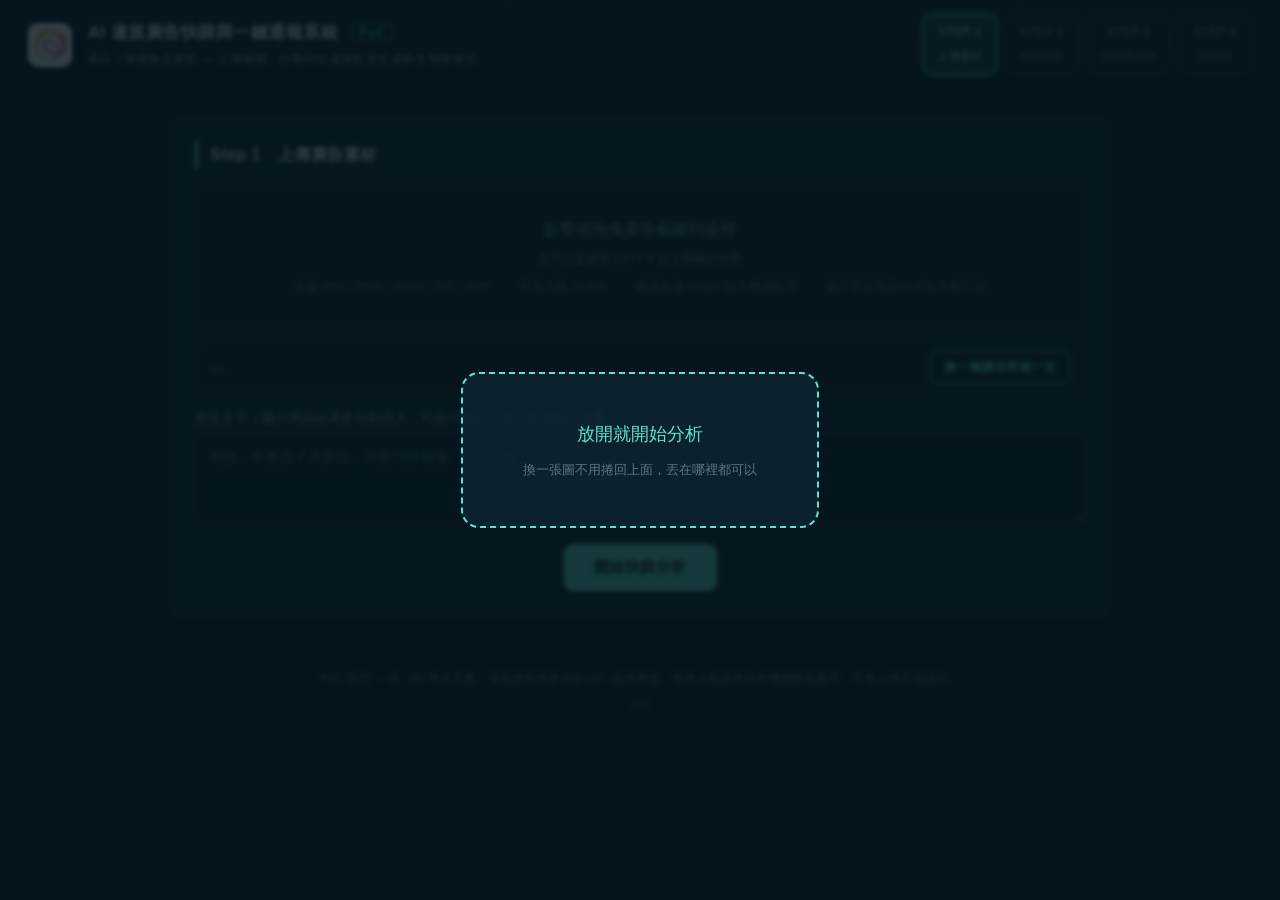
==== docs/index.html @ f5f026a9 "v14：拖曳／Ctrl+V 換圖後直接分析，修正第二張圖丟出去整頁被導航掉 使用者回報：「拖曳一張圖片分析後，無法拖曳第二張圖片接著分析。」 查下去是兩個獨立的問題疊在一起。  一、第二張圖丟出去，整" ====
<!DOCTYPE html>
<html lang="zh-Hant">
<head>
<meta charset="UTF-8">
<meta name="viewport" content="width=device-width, initial-scale=1">
<title>違規廣告快篩</title>
<link rel="icon" type="image/png" href="[data-uri]">
<style>
/* AI 違規廣告快篩 — 介面樣式
   設計語言參考 設計素材/visual.png（深色主題 + 青綠強調色）
   改完請執行 build.py 重新產生 ../static/index.html */
:root{
    --bg:#0a1620; --bg2:#0e1e2a; --panel:#102532; --panel2:#0c1d28;
    --line:#1d3a4a; --line2:#27506480;
    --text:#e4f0f5; --muted:#7d99a8; --dim:#5b7787;
    --teal:#5fe3cf; --teal-dk:#2bbfa8; --teal-glow:#5fe3cf26;
    --danger:#ff6b63; --warn:#f5b13d; --ok:#4ade80;
    --paper:#ffffff; --ink:#1b2a33;
  }
  *{box-sizing:border-box;margin:0;padding:0}
  body{font-family:"Microsoft JhengHei","Segoe UI",sans-serif;background:var(--bg);color:var(--text);
       line-height:1.7;-webkit-font-smoothing:antialiased}

  /* ---------- 頂部列 ---------- */
  header{background:linear-gradient(180deg,#0d202c,#0a1822);border-bottom:1px solid var(--line);
         padding:14px 28px;display:flex;align-items:center;gap:16px;flex-wrap:wrap}
  header .logo{width:44px;height:44px;flex:none;background:#fff;border-radius:11px;padding:5px;
               box-shadow:0 0 0 1px var(--line),0 4px 14px #0006}
  header h1{font-size:1.05rem;letter-spacing:.5px;font-weight:700}
  header h1 small{color:var(--teal);border:1px solid var(--teal-dk);border-radius:5px;
                  padding:1px 7px;font-size:.6em;margin-left:8px;vertical-align:2px;letter-spacing:1px}
  header p{color:var(--muted);font-size:.78rem;margin-top:2px;letter-spacing:.3px}

  /* 步驟指示 */
  #steps{margin-left:auto;display:flex;gap:8px;flex-wrap:wrap}
  #steps .st{border:1px solid var(--line);background:#0c1d29;border-radius:9px;
             padding:6px 13px;text-align:center;min-width:74px;transition:.25s}
  #steps .st b{display:block;font-size:.74rem;color:var(--dim);font-weight:600;letter-spacing:.5px}
  #steps .st i{font-style:normal;font-size:.66rem;color:#4a6675}
  #steps .st.on{border-color:var(--teal-dk);background:var(--teal-glow);box-shadow:0 0 0 1px var(--teal-dk)}
  #steps .st.on b{color:var(--teal)} #steps .st.on i{color:#8fd8cc}

  main{max-width:980px;margin:26px auto;padding:0 18px}

  /* ---------- 卡片 ---------- */
  .card{background:var(--panel);border:1px solid var(--line);border-radius:14px;
        padding:24px 26px;margin-bottom:18px;box-shadow:0 2px 14px #00000040}
  .card h2{font-size:1rem;color:var(--text);margin-bottom:16px;padding-left:12px;
           border-left:3px solid var(--teal);letter-spacing:.5px}


  /* ---------- 上傳區 ---------- */
  #drop{border:1.5px dashed var(--line2);border-radius:12px;padding:30px;text-align:center;
        color:var(--muted);cursor:pointer;transition:.2s;background:#0b1e29}
  #drop:hover,#drop.over{border-color:var(--teal-dk);background:#0e2733;color:#a9c9d6}
  #drop small{display:block;margin-top:6px;color:var(--dim);font-size:.78rem}
  #preview{max-width:100%;max-height:320px;margin-top:14px;border-radius:10px;display:none;
           border:1px solid var(--line)}

  /* ---------- 表單 ---------- */
  textarea,input,select{width:100%;padding:10px 13px;border:1px solid var(--line);border-radius:9px;
        font:inherit;font-size:.9rem;background:#0a1d27;color:var(--text);transition:.15s}
  textarea:focus,input:focus,select:focus{outline:none;border-color:var(--teal-dk);
        box-shadow:0 0 0 3px var(--teal-glow)}
  textarea::placeholder,input::placeholder{color:#4d6b7a}
  select option{background:#0e2430;color:var(--text)}
  textarea{resize:vertical;min-height:88px;line-height:1.8}
  label{font-size:.8rem;color:var(--muted);display:block;margin:12px 0 5px;letter-spacing:.3px}
  .row{display:flex;gap:14px;flex-wrap:wrap}
  .row>div{flex:1;min-width:210px}

  /* ---------- 按鈕 ---------- */
  button{background:var(--teal);color:#06202a;border:none;border-radius:9px;padding:11px 30px;
         font:inherit;font-size:.93rem;font-weight:700;cursor:pointer;transition:.18s;letter-spacing:.5px}
  button:hover{background:#7cf0de;box-shadow:0 0 18px #5fe3cf40}
  button:disabled{background:#2a4a55;color:#6b8a96;cursor:wait;box-shadow:none}
  button.secondary{background:transparent;color:var(--teal);border:1px solid var(--teal-dk);font-weight:600}
  button.secondary:hover{background:var(--teal-glow);box-shadow:none}
  button.mini{background:transparent;color:var(--teal);border:1px solid var(--teal-dk);
              padding:5px 13px;font-size:.76rem;border-radius:7px;font-weight:600}
  button.mini:hover{background:var(--teal);color:#06202a;box-shadow:none}
  .center{text-align:center;margin:8px 0 2px}

  /* ---------- 違規項目 ---------- */
  .vio{border:1px solid var(--line);border-left:4px solid var(--danger);border-radius:10px;
       padding:15px 17px;margin-bottom:12px;background:#1a1416}
  .vio.type-誇大不實{border-left-color:var(--warn);background:#1c1810}
  .vio .quote{font-weight:700;font-size:1rem;color:#fff}
  .vio .tag{display:inline-block;font-size:.7rem;padding:2px 10px;border-radius:20px;color:#1a0f0f;
            background:var(--danger);margin-left:8px;vertical-align:middle;font-weight:700}
  .vio.type-誇大不實 .tag{background:var(--warn)}
  .vio .law{margin-top:9px;font-size:.84rem;background:#0d1f2a;border:1px solid var(--line);
            border-radius:8px;padding:10px 13px;color:#a8c3cf}
  .vio .law b{color:var(--text)}
  .vio .law a{color:var(--teal);text-decoration:none;border-bottom:1px dotted var(--teal-dk)}
  .vio .conf{font-size:.74rem;color:var(--dim);margin-top:7px;
             display:flex;align-items:center;gap:8px;flex-wrap:wrap}
  .ev{font-size:.68rem;font-weight:700;padding:1px 8px;border-radius:20px;
      letter-spacing:.3px;white-space:nowrap;cursor:help}
  .ev-c{background:#0d2b26;color:var(--ok);border:1px solid #1f5f52}
  .ev-o{background:#0c2029;color:#8fd0e0;border:1px solid #2a5468}
  .ev-i{background:#2a2109;color:var(--warn);border:1px solid #5c4715}
  .evsrc{font-size:.7rem;color:#4d6b7a;flex:1;min-width:160px}

  .meta{display:flex;gap:26px;flex-wrap:wrap;font-size:.88rem;margin-bottom:14px;
        background:#0c1f2a;border:1px solid var(--line);border-radius:10px;padding:12px 16px}
  .meta span{color:var(--muted)}
  .meta b{color:var(--text)}
  .risk{font-weight:700}
  .risk.高{color:var(--danger)} .risk.中{color:var(--warn)}
  .risk.低,.risk.無明顯違規{color:var(--ok)}

  /* ---------- 陳情信：暗背景上的白紙 ---------- */
  #letterPreview{white-space:pre-wrap;background:var(--paper);color:var(--ink);
        border-radius:10px;padding:34px 38px;font-size:.92rem;
        font-family:"Microsoft JhengHei",serif;box-shadow:0 6px 26px #0007;line-height:1.9}

  .disclaimer{font-size:.77rem;color:var(--dim);margin-top:16px;
              border-top:1px solid var(--line);padding-top:11px}
  #spinner{display:none;text-align:center;color:var(--muted);padding:16px;font-size:.87rem}
  .hidden{display:none}
  /* 全頁拖曳提示層：出結果後 #drop 會被 Step 2~4 的卡片擠出畫面，
     使用者幾乎一定是把下一張圖丟在結果區，所以整個視窗都要能接。 */
  #dropOverlay{position:fixed;inset:0;z-index:90;display:flex;align-items:center;
    justify-content:center;background:rgba(6,20,27,.82);backdrop-filter:blur(2px);
    pointer-events:none}
  #dropOverlay>div{border:2.5px dashed var(--teal);border-radius:18px;padding:44px 60px;
    text-align:center;font-size:1.15rem;color:var(--teal);background:rgba(14,39,51,.72)}
  #dropOverlay small{display:block;margin-top:10px;font-size:.82rem;color:var(--dim)}
  footer{text-align:center;color:var(--dim);font-size:.74rem;padding:24px}
  /* 版號要看得到 —— 使用者回報問題時說不出自己在跑哪一版，就無從重現 */
  footer .ver{display:inline-block;margin-top:6px;opacity:.75;letter-spacing:.05em}

  /* ---------- OCR 狀態列 / 進階設定 ---------- */
  .ocrbar{display:flex;align-items:center;gap:12px;flex-wrap:wrap;margin-top:13px;padding:10px 14px;
          border-radius:10px;background:#0c2029;border:1px solid var(--line2);
          font-size:.82rem;color:#9fc6d2}
  .ocrbar span{flex:1;min-width:200px}
  .spin{display:inline-block;width:12px;height:12px;border:2px solid #24505f;
        border-top-color:var(--teal);border-radius:50%;animation:sp .8s linear infinite;
        vertical-align:-2px;margin-right:7px}
  @keyframes sp{to{transform:rotate(360deg)}}
  .hint{font-size:.77rem;color:var(--dim);margin-top:9px}
  .hint a{color:var(--teal)}
  details.cfg{background:var(--panel2);border:1px solid var(--line);border-radius:11px;
              margin-bottom:18px;font-size:.85rem}
  details.cfg summary{cursor:pointer;padding:11px 16px;color:var(--teal);font-size:.82rem;
                      user-select:none;letter-spacing:.3px}
  details.cfg summary:hover{color:#8ef0e0}
  details.cfg[open] summary{border-bottom:1px solid var(--line)}
  .cfgbody{padding:14px 18px 18px}
  .cfgbody p{font-size:.81rem;color:var(--muted);margin-bottom:9px}
  .cfgbody b{color:#b9d6e0}
  .keyrow{display:flex;gap:9px;align-items:center;flex-wrap:wrap}
  .keyrow input{flex:1;min-width:220px}

  ::-webkit-scrollbar{width:11px;height:11px}
  ::-webkit-scrollbar-track{background:#0a1620}
  ::-webkit-scrollbar-thumb{background:#1d3a4a;border-radius:6px}
  ::-webkit-scrollbar-thumb:hover{background:#2a5468}

  /* ---------- 頁面內訊息（取代 alert） ---------- */
  .notice{display:none;margin-top:14px;padding:12px 40px 12px 15px;border-radius:10px;
          font-size:.85rem;border:1px solid;line-height:1.75;position:relative;text-align:left}
  .notice.show{display:block;animation:noticein .18s ease}
  .notice.err{background:#2a1315;border-color:#6e2b2b;color:#ffb0aa}
  .notice.warn{background:#2a2109;border-color:#5c4715;color:#f3cd82}
  .notice.ok{background:#0d2b26;border-color:#1f5f52;color:#8ee9d7}
  .notice b{color:#fff}
  .notice .x{position:absolute;top:7px;right:9px;background:none;border:none;color:inherit;
             opacity:.55;font-size:.95rem;line-height:1;padding:4px 6px;cursor:pointer;font-weight:400}
  .notice .x:hover{opacity:1;background:none;box-shadow:none;color:inherit}
  @keyframes noticein{from{opacity:0;transform:translateY(-4px)}to{opacity:1;transform:none}}

  /* ---------- 載入中按鈕 ---------- */
  button:disabled{background:#22414c;color:#7d9aa6;cursor:not-allowed;box-shadow:none}
  button:disabled:hover{background:#22414c;box-shadow:none}
  button.mini:disabled{background:transparent;border-color:#2d5260;color:#5f8391}
  button.mini:disabled:hover{background:transparent;color:#5f8391}
  .btnspin{display:inline-block;width:12px;height:12px;border:2px solid #4d7684;
           border-top-color:#9fd8cc;border-radius:50%;animation:sp .8s linear infinite;
           vertical-align:-2px;margin-right:8px}

  /* ---------- spinner 副標 ---------- */
  #spinnerText{font-size:.9rem;color:#a9c9d6}
  #spinnerSub{font-size:.77rem;color:var(--dim);margin-top:6px}

  /* ---------- 上傳區檔案資訊 ---------- */
  #drop b{color:var(--teal)}
  .fmt{font-size:.72rem;color:#4d6b7a;margin-top:7px;letter-spacing:.3px}

  /* ---------- 列印：陳情信必須是白底黑字 ---------- */
  /* 列印：陳情信白底黑字，並把廣告截圖當附件一起印。
     用 display:none 而不是 visibility:hidden——後者會保留版面高度，印出一堆空白頁。 */
  @media print{
    body{background:#fff;color:#000}
    header,#steps,nav,footer,.notice,.ocrbar,#spinner,#drop,
    #resultCard,#letterCard,.card>h2,button,label,textarea,input,select,details{display:none!important}
    main{max-width:none;margin:0;padding:0}
    .card{border:0;box-shadow:none;padding:0;margin:0;background:#fff}
    #previewCard{display:block!important}
    #previewCard .disclaimer{display:block;color:#444;border-top:1px solid #bbb}
    #letterPreview{box-shadow:none;padding:0;background:#fff;color:#000;
                   font-size:11.5pt;line-height:1.9}
    #printAttach{display:block!important;page-break-before:always;padding-top:8mm}
    #printAttach h3{font-size:12pt;color:#000;margin-bottom:6mm;border:0}
    #printAttach img{max-width:100%;border:1px solid #999}
  }
</style>
</head>
<body>
<header>
  <img class="logo" src="[data-uri]" alt="logo">
  <div>
    <h1>AI 違規廣告快篩與一鍵通報系統 <small style="font-size:.7em;opacity:.8">PoC</small></h1>
    <p>美白 / 保健食品廣告 — 上傳截圖，自動列出違規點並生成衛生局陳情信</p>
  </div>
  <div id="steps">
    <div class="st on" data-step="1"><b>STEP 1</b><i>上傳素材</i></div>
    <div class="st" data-step="2"><b>STEP 2</b><i>快篩結果</i></div>
    <div class="st" data-step="3"><b>STEP 3</b><i>填檢舉資料</i></div>
    <div class="st" data-step="4"><b>STEP 4</b><i>陳情信</i></div>
  </div>
</header>
<main>
  <div class="card">
    <h2>Step 1　上傳廣告素材</h2>
    <div id="drop"><div id="dropMain">點擊或拖曳廣告截圖到這裡<br><small>也可以直接按 Ctrl + V 貼上剛截好的圖</small></div>
      <div class="fmt">支援 JPG / PNG / WebP / GIF / BMP　·　單張上限 10 MB　·　建議短邊 600px 以上辨識較準　·　圖片丟在頁面任何地方都可以</div>
    </div>
    <input type="file" id="file" accept="image/png,image/jpeg,image/webp,image/gif,image/bmp" class="hidden">
    <img id="preview" alt="預覽">
    <div class="ocrbar hidden" id="ocrBar">
      <span id="ocrStatus">—</span>
      <button class="mini" id="ocrBtn" title="用不同的影像處理再讀一次，補回第一次漏掉的字">換一種讀法再補一次</button>
    </div>
    <label>廣告文字（圖片辨識結果會自動填入，可自行修正，也可直接貼上文案）</label>
    <textarea id="adText" placeholder="例如：本產品 7 天美白、有效消除腫瘤、根治過敏……"></textarea>
    <div class="center" style="margin-top:14px">
      <button id="analyzeBtn">開始快篩分析</button>
    </div>
    <div id="spinner">
      <div><span class="spin"></span><span id="spinnerText">分析中…</span></div>
      <div id="spinnerSub"></div>
    </div>
    <div class="notice" id="noticeStep1"></div>
  </div>

  <div class="card hidden" id="resultCard">
    <h2>Step 2　快篩結果</h2>
    <div class="meta">
      <span>產品：<b id="rProduct"></b></span>
      <span>類別：<b id="rType"></b></span>
      <span>風險等級：<span class="risk" id="rRisk"></span></span>
    </div>
    <p id="rSummary" style="font-size:.9rem;margin-bottom:14px"></p>
    <div id="vioList"></div>
    <div class="disclaimer">⚠ AI 判定僅供參考，實際違規認定與裁罰以主管機關為準。法條內容請以「全國法規資料庫」現行條文為準。檢舉獎金依各縣市檢舉獎勵辦法核發，金額以主管機關核定為準。</div>
  </div>

  <div class="card hidden" id="letterCard">
    <h2>Step 3　生成陳情信</h2>
    <div class="row">
      <div><label>產品名稱（快篩結果會帶入，可自行修改）</label><input id="fProduct" placeholder="例：超級美白丸"></div>
      <div><label>產品類別（會決定陳情信引用哪一部法規，請務必選對）</label>
        <select id="fType">
          <option>無法判定</option><option>食品</option><option>健康食品</option><option>化粧品</option>
          <option>藥品</option><option>醫療器材</option><option>其他</option>
        </select></div>
    </div>
    <div class="row">
      <div><label>受文機關（縣市衛生局）</label>
        <select id="fOrg">
          <option>臺北市政府衛生局</option><option>新北市政府衛生局</option><option>桃園市政府衛生局</option>
          <option>臺中市政府衛生局</option><option>臺南市政府衛生局</option><option>高雄市政府衛生局</option>
          <option>基隆市衛生局</option><option>新竹市衛生局</option><option>新竹縣政府衛生局</option>
          <option>苗栗縣政府衛生局</option><option>彰化縣衛生局</option><option>南投縣政府衛生局</option>
          <option>雲林縣衛生局</option><option>嘉義市政府衛生局</option><option>嘉義縣衛生局</option>
          <option>屏東縣政府衛生局</option><option>宜蘭縣政府衛生局</option><option>花蓮縣衛生局</option>
          <option>臺東縣衛生局</option><option>澎湖縣政府衛生局</option><option>金門縣衛生局</option><option>連江縣衛生福利局</option>
        </select></div>
      <div><label>廣告刊登平台</label><input id="fPlatform" placeholder="例：Facebook / Instagram / 蝦皮 / 官網"></div>
    </div>
    <div class="row">
      <div><label>廣告刊登者／賣場或粉專名稱（有助衛生局特定被檢舉對象）</label>
        <input id="fSeller" placeholder="例：○○生技官方賣場"></div>
    </div>
    <div class="row">
      <div><label>廣告網址</label><input id="fUrl" placeholder="https://…"></div>
      <div><label>發現日期</label><input id="fDate" type="date"></div>
    </div>
    <div class="row">
      <div><label>檢舉人姓名</label><input id="fName" placeholder="（必填，供衛生局聯繫與核發獎金）"></div>
      <div><label>聯絡電話 / Email</label><input id="fContact" placeholder="0912-345-678 / mail@example.com"></div>
    </div>
    <div class="center" style="margin-top:16px">
      <button id="genBtn">生成陳情信</button>
    </div>
    <div class="notice" id="noticeStep3"></div>
  </div>

  <div class="card hidden" id="previewCard">
    <h2>Step 4　陳情信預覽</h2>
    <div id="letterPreview"></div>
    <div class="center" style="margin-top:16px">
      <button onclick="window.print()">列印 / 存成 PDF</button>
      <button class="secondary" id="copyBtn">複製全文</button>
    </div>
    <div class="notice" id="noticeStep4"></div>
    <div id="printAttach" class="hidden">
      <h3>附件：廣告截圖</h3>
      <img id="attachImg" alt="廣告截圖">
    </div>
    <div class="disclaimer">寄送方式：可透過各縣市衛生局線上陳情系統、衛福部食藥署「食品藥物業者登錄平台／陳情檢舉信箱」，或以書面郵寄。列印時會自動把廣告截圖附在信後。</div>
  </div>
</main>
<footer>PoC 原型 — 依《AI 導入方案：違規廣告檢舉 App v2》規格開發。檢舉人個資僅在本機瀏覽器處理，不會上傳雲端儲存。<br><span class="ver">v14</span></footer>

<div id="dropOverlay" class="hidden"><div>放開就開始分析<small>換一張圖不用捲回上面，丟在哪裡都可以</small></div></div>

<script>
/* AI 違規廣告快篩 — 前端邏輯
   OCR（Windows 內建 / 瀏覽器 tesseract.js）、法規比對、陳情信生成
   改完請執行 build.py 重新產生 ../static/index.html */
const $ = id => document.getElementById(id);

/* 頁面內訊息（取代 alert）：type = err / warn / ok */
function notify(slot, text, type, autoHideMs) {
  const el = $(slot);
  if (!el) return;
  if (el._t) { clearTimeout(el._t); el._t = null; }
  el.className = 'notice show ' + (type || 'err');
  el.innerHTML = '<button class="x" type="button" title="關閉">✕</button>'
               + esc(text).replace(/\n/g, '<br>');
  el.querySelector('.x').onclick = () => clearNotice(slot);
  if (autoHideMs) el._t = setTimeout(() => clearNotice(slot), autoHideMs);
}
function clearNotice(slot) {
  const el = $(slot);
  if (!el) return;
  if (el._t) { clearTimeout(el._t); el._t = null; }
  el.className = 'notice';
  el.innerHTML = '';
}

/* 按鈕載入中狀態：停用 + 轉圈 + 文字替換 */
function setBusy(btn, busyText) {
  if (!btn) return;
  if (busyText) {
    if (!btn.dataset.label) btn.dataset.label = btn.textContent;
    btn.innerHTML = '<span class="btnspin"></span>' + esc(busyText);
    btn.disabled = true;
  } else {
    if (btn.dataset.label) btn.textContent = btn.dataset.label;
    btn.disabled = false;
  }
}

/* 使用者手動編輯過的文字不可被機器覆蓋 */
$('adText').addEventListener('input', () => { textIsMachine = false; });
$('fProduct').addEventListener('input', () => { productIsMachine = false; });

/* 發現日期預設今天。不能用 toISOString()——那是 UTC，台灣清晨時段會變成昨天 */
(function initToday() {
  const el = $('fDate');
  if (!el || el.value) return;
  const d = new Date(), pad = n => String(n).padStart(2, '0');
  el.value = d.getFullYear() + '-' + pad(d.getMonth() + 1) + '-' + pad(d.getDate());
})();

/* 頂部步驟指示：跟著流程點亮 */
function markStep(n) {
  document.querySelectorAll('#steps .st').forEach(el => {
    el.classList.toggle('on', Number(el.dataset.step) <= n);
  });
}

/* ============ 狀態 ============ */
let imageB64 = null, mediaType = null, analysis = null;
let rawDataUrl = null, aiEnabled = false;
let lastOcrText = '', ocrBusy = false;
/* L1：文字框內容是不是機器（OCR）產生的。用旗標而不是字串比對——
   交叉比對會把兩套引擎的結果串接起來，字串永遠對不上，舊寫法等於從不清空。 */
let textIsMachine = false;
let productIsMachine = false;   // 產品名稱是不是自動帶入的
/* L2/L4：每次換圖遞增，讓飛行中的非同步結果知道自己已經過期 */
let runToken = 0;
let analyzing = false;
/* 這支 exe 的後端能不能自己用 Windows 內建 OCR 讀圖：null=還沒試過，true/false=已知 */
let serverOcr = null;

/* ============ 免費 AI（Gemini）設定 ============ */
const GEMINI_MODELS = ['gemini-2.5-flash', 'gemini-2.0-flash', 'gemini-flash-latest'];
const gKeyGet = () => (localStorage.getItem('gemini_key') || '').trim();

/* @generated-from-regulations
   本區塊由 build.py 從 ../regulations.json 自動產生，請不要手改。 */
const KEYWORD_SCOPE = {
  "cosmetic_only": [
    "PM2.5",
    "V臉",
    "上皮組織",
    "不含化學藥品",
    "不曬傷",
    "中藥",
    "修復受傷肌膚",
    "修復受損肌膚",
    "刺激毛囊",
    "去痘疤",
    "帶氧率",
    "平撫肌膚疤痕",
    "幹細胞",
    "強化微血管",
    "微晶瓷",
    "微血管循環",
    "微針滾輪",
    "抑制體毛",
    "拉提",
    "拉皮",
    "提升肌膚含氧量",
    "換膚",
    "揮別黑眼圈",
    "改善皺紋",
    "改善肌膚",
    "曬不黑",
    "植物性膠原蛋白",
    "毛囊母細胞",
    "毛孔消失",
    "毛髮生長",
    "活化毛囊",
    "消除橘皮組織",
    "消除法令紋",
    "消除浮腫",
    "消除熊貓眼",
    "消除狐臭",
    "消除眼袋",
    "消除粉刺",
    "消除細紋",
    "消除表情紋",
    "消除雀斑",
    "消除魚尾紋",
    "消除黑斑",
    "消除黑眼圈",
    "淋巴引流",
    "淡化疤痕",
    "減少孕斑",
    "減少橘皮組織",
    "減少褐斑",
    "減輕肌膚鬆弛",
    "漂白",
    "漢方",
    "環保無毒",
    "甲母細胞",
    "療程",
    "皺紋填補",
    "神經醯胺合成",
    "細胞呼吸",
    "肉毒桿菌",
    "肌肉牽引",
    "胎盤素",
    "胸部堅挺",
    "脫毛",
    "膠原蛋白合成",
    "膠原蛋白增生",
    "芳香療法",
    "藥皂",
    "豐唇",
    "過敏測試",
    "醫學美容",
    "重塑肌膚",
    "重建皮脂膜",
    "重建肌膚",
    "重建角質層",
    "鎮定劑",
    "鎮靜劑",
    "鑽石微雕",
    "防蚊",
    "除疤",
    "除皺",
    "陰道潤滑",
    "雷射",
    "類蛇毒",
    "鐳射",
    "光療"
  ],
  "food_only": [
    "不易形成體脂肪",
    "不用再打胰島素",
    "使小便順暢",
    "促進腦部發育",
    "促進身高發育",
    "健胃整腸",
    "健脾",
    "免疫調節",
    "利尿",
    "化痰",
    "化瘀",
    "吃了就瘦",
    "吸附油脂",
    "固腎",
    "增強記憶力",
    "增智",
    "壯陽",
    "宣肺",
    "宿便",
    "寧心",
    "平胃氣",
    "廢物堆積",
    "延年益壽",
    "延緩衰老",
    "強精",
    "抑制澱粉",
    "抗疲勞",
    "提升免疫力",
    "改善便秘",
    "改善痛風",
    "晨勃",
    "根除糖尿病",
    "植物性胰島素",
    "止咳",
    "活血",
    "消滯",
    "清心火",
    "清肺",
    "清血",
    "清除血中毒素",
    "減少疲勞感",
    "溫肺",
    "溫胃",
    "溫脾",
    "溫腎",
    "溶油",
    "滋腎",
    "潤肺",
    "潤腸",
    "澀腸",
    "牙齒保健",
    "疏肝",
    "益胃",
    "益脾",
    "祛濕",
    "祛痰",
    "署授衛食字第",
    "美白",
    "肝火",
    "胃腸功能改善",
    "腸道害菌",
    "臃腫",
    "血濁",
    "衛生署食字號",
    "衛署食字第",
    "補肺",
    "補胃",
    "補脾",
    "補腎",
    "補腦",
    "解毒",
    "解肝毒",
    "解酒",
    "調節血糖",
    "調節血脂",
    "護肝",
    "輔助調整過敏體質",
    "輔助調節血壓",
    "通過衛生署配方審查",
    "部授食字第",
    "酸毒",
    "防止便秘",
    "防止口臭",
    "阻斷脂肪吸收",
    "降三高",
    "降低三高",
    "降低膽固醇",
    "降尿酸",
    "降肝脂",
    "降膽固醇",
    "青春永駐",
    "青春源頭",
    "預防結石",
    "養心",
    "養肝",
    "養胃",
    "骨質保健",
    "改善皮膚"
  ],
  "drug_only": [
    "最高技術",
    "醫師推薦",
    "根據報導",
    "動物實驗研究",
    "你有這種現象嗎",
    "必能金榜題名",
    "特效",
    "速效",
    "最進步製法",
    "熬夜加班者"
  ]
};
const KEYWORD_EVIDENCE = {"sources":["食藥署／衛福部認定基準例示（原始清單）","食藥署「食品標示宣傳或廣告詞句涉及誇張易生誤解或醫療效能之認定基準」三(一)1","食藥署認定基準三(一)1","認定準則第5條第1款","食藥署認定基準三(一)1；食藥署115年食品廣告指引","食藥署認定基準三(一)1（用語變體）","食藥署認定基準三(一)2","食藥署認定基準三(一)3","食藥署認定基準三(一)3；食藥署115年食品廣告指引","食藥署115年食品廣告指引（中時報導）","食藥署認定基準三(一)3；北市衛生局113年違規廣告統計","食藥署認定基準三(一)4；認定準則第5條","食藥署認定基準三(一)4","食藥署認定基準三(一)4；食藥署115年食品廣告指引","食藥署認定基準三(一)4及Q&A A1","健康食品管理法第6條；衛福部健康食品保健功效項目","食藥署115年食品廣告指引","食藥署115年食品廣告指引；認定準則第5條第1款","食藥署115年食品廣告指引（聯合報導）","高雄市衛生局114年裁罰新聞稿","認定準則第5條第1款；高雄市衛生局114年裁罰新聞稿","食藥署111年度十大違規食藥廣告","高雄市衛生局食品廣告違規案例","食藥署113年度十大違規食藥廣告","認定準則第5條第1款（推論）","認定準則第5條第2款（推論）","認定準則第5條（推論）","化粧品認定準則附件四（其他醫療效能詞句）","化粧品認定準則附件四（其他醫療效能詞句）（推論延伸）","https://more-news.tw/50186/ / 化粧品認定準則附件四（其他醫療效能詞句）","衛福部105.9.6部授食字第1051607584號公告附表二-一（醫療效能）","衛福部105.9.6部授食字第1051607584號公告附表二-三（非化粧品效能）","衛福部105.9.6部授食字第1051607584號公告附表二-二（虛偽誇大）","https://more-news.tw/50186/","臺北市衛生局裁處 京城之霜五爪超緊顏精華案（罰28萬）","臺中市食品藥物安全處查獲龜鹿膠等案","認定準則第5條第1款，疾病症狀之改善宣稱","臺中市食品藥物安全處查獲龜鹿膠等案（食品與化粧品違規廣告共罰855.9萬元）","食藥署公布違規食品廣告清單 國安葉黃素口含錠案","食藥署公布違規食品廣告清單 宏醫超級有酵葡萄糖胺案","食藥署公布違規食品廣告清單 統欣生技明日葉五行精力湯案","食藥署「五大夯產品宣稱功效常挨罰」一氧化氮類（宣稱療效，罰60萬～500萬）","食品違規廣告詞句對照：健胃整腸屬違規（合法替代：使排便順暢）","食品違規廣告詞句對照：有效抑制腸道害菌屬違規（合法替代：改變細菌叢生態）","食藥署認定基準三(二)1","食藥署認定基準三(二)1；認定準則附件一","食藥署認定基準三(二)1；高雄市衛生局食品廣告違規案例","食藥署認定基準三(二)2；北市衛生局違規廣告統計","食藥署認定基準三(二)2","北市112年11月食品廣告違規案例分析","食藥署認定基準三(二)3","食藥署認定基準三(二)3；食藥署115年食品廣告指引","食藥署認定基準三(二)3及Q&A A1","北市衛生局113年違規廣告查緝新聞稿","桃園市衛生局違規廣告新聞稿","食藥署115年食品廣告指引；桃園市衛生局新聞稿","食藥署認定基準Q&A A2；健康食品管理法第6條","食藥署認定基準Q&A A1、A2","食藥署認定基準Q&A A1","桃園市衛生局違規廣告新聞稿；認定準則第4條","桃園市衛生局違規廣告新聞稿；認定準則第4條第1項第3款","新北市衛生局114年違規廣告統計（中央社報導）","認定準則第4條第1項第3款（推論）","食藥署認定基準三(二)4；認定準則第4條","食藥署認定基準三(二)4","認定準則第4條第1項第2款（推論）","認定準則第4條第1項第2款（推論）；新北市衛生局新聞稿","化粧品認定準則附件一（影響生理機能/改變身體結構詞句）","化粧品認定準則附件一（影響生理機能/改變身體結構詞句） / 附件二註記","衛福部105.9.6部授食字第1051607584號公告附表二-二（虛偽誇大） / https://more-news.tw/50186/","https://newtalk.tw/news/view/2020-02-03/361260","高雄市衛生局114年查獲減重產品案（1天瘦1.5公斤）","高雄市衛生局114年查獲減重產品案","認定準則第4條第1項第2款，非醫學名詞之誇大宣稱","食藥署公布違規食品廣告清單 挺立鈣強化錠案","食藥署公布違規食品廣告清單 日本原裝大和梅精酵素案","食藥署「五大夯產品宣稱功效常挨罰」酵素類（罰4萬～400萬）","食藥署「五大夯產品宣稱功效常挨罰」酵素類","食藥署「五大夯產品宣稱功效常挨罰」一氧化氮類","食藥署「五大夯產品宣稱功效常挨罰」褐藻醣膠類（宣稱療效，罰60萬～500萬）","食藥署「五大夯產品宣稱功效常挨罰」葉黃素類","食藥署「五大夯產品宣稱功效常挨罰」藤黃果類","食品違規廣告詞句對照：美白屬涉及誇張易生誤解之詞（合法替代：光彩養顏）","新北市衛生局110年違規廣告排行第1名 Dr.Choice台灣綠蜂膠舌下葉黃素（喬依斯，累計276萬）（來源：https://www.chinatimes.com/realtimenews/20220607001700-260405）","同上 Dr.Choice 葉黃素案（276萬）（來源：https://www.chinatimes.com/realtimenews/20220607001700-260405）","新北市衛生局110年公告 Dr.Choice 葉黃素案（276萬）（來源：https://www.chinatimes.com/realtimenews/20220607001700-260405）","新北市衛生局110年違規廣告排行 Dr.Choice 葉黃素案（276萬）（來源：https://www.chinatimes.com/realtimenews/20220607001700-260405）","新北市衛生局110年 日本專科喉立淨舒活防護膠囊（寶達克生醫，96萬）（來源：https://www.chinatimes.com/realtimenews/20220607001700-260405）","新北市衛生局110年 喉立淨案（96萬）（來源：https://www.chinatimes.com/realtimenews/20220607001700-260405）","新北市衛生局110年 日本專科喉立淨舒活防護膠囊（96萬）（來源：https://www.chinatimes.com/realtimenews/20220607001700-260405）","新北市衛生局110年 美國CLK黑蒜健康能量（貽詠，90萬）（來源：https://www.chinatimes.com/realtimenews/20220607001700-260405）","新北市衛生局110年 美國CLK黑蒜健康能量（90萬）（來源：https://www.chinatimes.com/realtimenews/20220607001700-260405）","新北市衛生局114年排行 巴西綠蜂膠濃縮粉（青霖國際，150萬）（來源：https://www.knews.com.tw/news/7B1C0E2F596406F595372BBF6110C8E5）","新北市衛生局 巴西綠蜂膠濃縮粉（150萬）（來源：https://www.knews.com.tw/news/7B1C0E2F596406F595372BBF6110C8E5）","新北市衛生局114年排行第1 日本仁丹專利晶球5X（富家利，180萬）（來源：https://www.knews.com.tw/news/7B1C0E2F596406F595372BBF6110C8E5）","新北市衛生局 日本仁丹專利晶球5X（180萬）（來源：https://www.knews.com.tw/news/7B1C0E2F596406F595372BBF6110C8E5）","新北市衛生局114年排行 固樂優全效修護靈活關鍵絕版斷貨組（富家利，180萬）（來源：https://www.knews.com.tw/news/7B1C0E2F596406F595372BBF6110C8E5）","新北市衛生局 固樂優案（180萬）（來源：https://www.knews.com.tw/news/7B1C0E2F596406F595372BBF6110C8E5）","新北市衛生局114年排行第2名 幾丁聚醣（78萬／累計198萬）（來源：https://www.ctee.com.tw/news/20260310700972-431401）","新北市衛生局114年排行第2名 幾丁聚醣（78萬）（來源：https://www.ctee.com.tw/news/20260310700972-431401）","新北市衛生局114年排行第3名 綠沸清（仁壽藥業，64.4萬／累計178.4萬）（來源：https://www.ctee.com.tw/news/20260310700972-431401）","新北市衛生局114年排行第4名 醣姥壓（華軒國際，128萬）（來源：https://www.ctee.com.tw/news/20260310700972-431401）","新北市衛生局114年排行第4名 醣姥壓（128萬）（來源：https://www.ctee.com.tw/news/20260310700972-431401）","食藥署113年度十大違規食藥廣告第1名 A.H.A關捷挺固立（1124萬）","食藥署112年度十大違規食藥廣告第1名 A.H.A關捷挺固立","認定基準 三(一)1","認定基準 三(一)4","認定基準 三(一)5","化粧品不適當宣稱詞句例示 一(一)2","化粧品不適當宣稱詞句例示 一(一)3","化粧品不適當宣稱詞句例示 一(二)2","化粧品不適當宣稱詞句例示 一(二)2 例7","化粧品不適當宣稱詞句例示 一(二)2 例12","化粧品不適當宣稱詞句例示 一(二)2 例14","化粧品不適當宣稱詞句例示 一(二)2 例15","化粧品不適當宣稱詞句例示 一(二)2 例16、三.20","化粧品不適當宣稱詞句例示 一(二)2 例16、三.20、三.21","化粧品不適當宣稱詞句例示 一(二)2 例16","化粧品不適當宣稱詞句例示 一(二)2 例17","化粧品不適當宣稱詞句例示 一(二)2 例18","化粧品不適當宣稱詞句例示 三.1","化粧品不適當宣稱詞句例示 三.3","化粧品不適當宣稱詞句例示 三.4","化粧品不適當宣稱詞句例示 三.5","化粧品不適當宣稱詞句例示 三.7","化粧品不適當宣稱詞句例示 三.8","化粧品不適當宣稱詞句例示 三.9","化粧品不適當宣稱詞句例示 三.11","化粧品不適當宣稱詞句例示 三.12","化粧品不適當宣稱詞句例示 三.16","化粧品不適當宣稱詞句例示 三.17","化粧品不適當宣稱詞句例示 三.31","認定基準 三(二)3；化粧品不適當宣稱詞句例示 二(二)2","健康食品保健功效宣稱：領有衛福部健康食品許可證（健字號）者得合法標示，未取得許可證而為此宣稱始屬違規。本工具無法從廣告文字判斷有無健字號，故列為疑似，須由主管機關查驗許可證後認定。","新北市衛生局114年違規廣告排行第1名 速效蔓越莓私密益菌膠囊（歐瑞生醫，罰32萬／業者累計240.8萬）（來源：https://www.ctee.com.tw/news/20260310700972-431401）","「泌尿道」相關宣稱兩面性高：一般食品為此宣稱涉違規，惟領有健字號之健康食品或特定敘述方式可能合法，本工具無法自廣告文字判斷，故列為疑似，請主管機關認定。案例：新北市衛生局114年違規廣告排行第1名 速效蔓越莓私密益菌膠囊（歐瑞生醫，罰32萬／業者累計240.8萬）（來源：https://www.ctee.com.tw/news/20260310700972-431401）","原依據為衛福部105年9月6日部授食字第1051607584號公告，該公告已於109年1月7日停止適用，內容併入化粧品標示宣傳廣告涉及虛偽誇大或醫療效能認定準則；該詞未見於現行準則附件一至四之例示，爰列為疑似，請主管機關依準則第3條各款（與事實不符、無證據、逾越化粧品定義）本於職權認定。","化粧品標示宣傳廣告涉及虛偽誇大或醫療效能認定準則第5條第1款（涉及預防、減輕、診斷或治療疾病、疾病症候群或症狀）","化粧品標示宣傳廣告涉及虛偽誇大或醫療效能認定準則第5條第2款（涉及藥品或醫療器材之效能或同等意義詞句）","食藥署「食品廣告合規輔導指引」（115年5月19日FDA企字第1151201169號公告）所列涉及醫療效能之例示詞句（該指引載明屬行政輔導性質，所列僅為例示、非屬負面表列，不取代個案實質認定）","依食藥署「食品廣告合規輔導指引」（115.5.19 FDA企字第1151201169號）研判之疑似違規用語。指引原文無「降三高」三字，原文為「降低三高指數」；本詞屬常見廣告寫法之研判，爰列為疑似，請主管機關本於職權認定。","依食藥署「食品廣告合規輔導指引」（115.5.19 FDA企字第1151201169號）研判之疑似違規用語。指引原文例示為「降低三高指數」，本詞為其截短寫法，爰列為疑似，請主管機關本於職權認定。","依食藥署「食品廣告合規輔導指引」（115.5.19 FDA企字第1151201169號）研判之疑似違規用語。指引原文為「預防腦中風、心肌梗塞、高血壓…等心血管疾病」之頓號串列，「預防心肌梗塞」非原文連續詞句，爰列為疑似，請主管機關本於職權認定。","依食藥署「食品廣告合規輔導指引」（115.5.19 FDA企字第1151201169號）研判之疑似違規用語。指引詞句欄原文為「抑制病變／癌細胞增生」，「抑制癌細胞」僅出現於違規原因欄，非例示之詞句本身，爰列為疑似，請主管機關本於職權認定。","依食藥署「食品廣告合規輔導指引」（115.5.19 FDA企字第1151201169號）研判之疑似違規用語。指引原文無此詞；相關例示為「修護胃黏膜、胃潰瘍」與「治療胃潰瘍」，爰列為疑似，請主管機關本於職權認定。","臺南市衛生局公布之違規廣告用語（臺南市114年常見違規食品廣告）","臺南市衛生局公布之違規廣告用語（臺南市114年名人代言保健食品廣告）","臺南市衛生局公布之違規廣告用語（臺南市衛生局2025年食品廣告違規態樣）","彰化縣衛生局公布之違規廣告用語（直銷保健食品）","彰化縣衛生局公布之違規廣告用語（拍賣網站食品廣告）","雲林縣衛生局公布之違規廣告用語（雲林縣違規藥物廣告態樣）","雲林縣衛生局公布之違規廣告用語（藥品廣告擅自竄改核准內容）","屏東縣衛生局裁處案例 大丈夫纖纖so（食藥署違規廣告裁處資料集收錄）（來源：https://data.fda.gov.tw/data/opendata/export/22/csv）","嘉義市衛生局公布之違規廣告用語（嘉義市114年度違規廣告用語）","基隆市衛生局裁處案例 肝元寶決明子金銀花枸杞茶（食藥署違規廣告裁處資料集收錄）（來源：https://data.fda.gov.tw/data/opendata/export/22/csv）","基隆市衛生局裁處案例 蘿拉輕盈酵素果凍條（食藥署違規廣告裁處資料集收錄）（來源：https://data.fda.gov.tw/data/opendata/export/22/csv）","新竹市衛生局公布之違規廣告用語（日本機能食品蝦皮刊登標題）","新竹市衛生局公布之違規廣告用語（Carditone血壓心血管支持）","新竹市衛生局公布之違規廣告用語（火龍果露天拍賣刊登標題）","新竹縣衛生局裁處案例 2.0透皙果酵Plus（食藥署違規廣告裁處資料集收錄）（來源：https://data.fda.gov.tw/data/opendata/export/22/csv）","新竹縣衛生局裁處案例 雪兔嚴選俄羅斯花草茶（食藥署違規廣告裁處資料集收錄）（來源：https://data.fda.gov.tw/data/opendata/export/22/csv）","苗栗縣衛生局公布之違規廣告用語（網路／電視購物食品廣告話術）","苗栗縣衛生局公布之違規廣告用語（苗栗縣114年食品違規廣告統計）","南投縣衛生局裁處案例 水晶手鍊（網路販售）（罰60萬元，最高可處2500萬元罰鍰，並沒入銷毀違規商品）（來源：https://news.ltn.com.tw/news/Nantou/breakingnews/5426842）","南投縣衛生局公布之違規廣告用語（能量手環／磁石貼片等一般商品）","宜蘭縣衛生局裁處案例 銅鑼杭菊（樂天市場刊登標題）（食藥署違規廣告裁處資料集收錄）（來源：https://data.fda.gov.tw/data/opendata/export/22/csv）","花蓮縣衛生局裁處案例 膠囊食品（國外代購）（食安法第45條 4萬至400萬元（另違反第21、22條依第47條3萬至300萬元）（來源：https://www.hlshb.gov.tw/News.aspx?n=23620&sms=21721）","花蓮縣衛生局裁處案例 萬用黃金膏（國外代購化粧品）（涉醫療效能60萬至500萬元（另違反第7條第1項標示規定））（來源：https://www.hlshb.gov.tw/News.aspx?n=23620&sms=21721）","臺東縣衛生局裁處案例 美樂家紳體力行（食藥署違規廣告裁處資料集收錄）（來源：https://data.fda.gov.tw/data/opendata/export/22/csv）","臺東縣衛生局公布之違規廣告用語（安麗輔酵素Q10膠囊）","臺東縣衛生局裁處案例 安麗天然紫錐花錠（食藥署違規廣告裁處資料集收錄）（來源：https://data.fda.gov.tw/data/opendata/export/22/csv）","臺東縣衛生局裁處案例 葡眾迪康（食藥署違規廣告裁處資料集收錄）（來源：https://data.fda.gov.tw/data/opendata/export/22/csv）","金門縣衛生局公布之違規廣告用語（金門縣衛生局食品廣告認定表－中藥材效能例句）","金門縣衛生局裁處案例 復元堂潤聲養肺茶（食藥署違規廣告裁處資料集收錄）（來源：https://data.fda.gov.tw/data/opendata/export/22/csv）","連江縣衛生局裁處案例 古法熬製四味湯膏／四物湯（食藥署違規廣告裁處資料集收錄）（來源：https://data.fda.gov.tw/data/opendata/export/22/csv）","臺南市衛生局公布之違規廣告用語（購物頻道減醣食品）","臺南市衛生局公布之違規廣告用語（臺南市衛生局2025年AI合成專業人士見證廣告）","屏東縣衛生局裁處案例 九哥解酒聖品九歌錠（食藥署違規廣告裁處資料集收錄）（來源：https://data.fda.gov.tw/data/opendata/export/22/csv）","屏東縣衛生局裁處案例 左旋肉堿泡騰片減重茶（食藥署違規廣告裁處資料集收錄）（來源：https://data.fda.gov.tw/data/opendata/export/22/csv）","屏東縣衛生局裁處案例 韓國高麗銀丹維C美白丸（食藥署違規廣告裁處資料集收錄）（來源：https://data.fda.gov.tw/data/opendata/export/22/csv）","嘉義市衛生局公布之違規廣告用語（嘉義市114年度違規化粧品廣告用語）","嘉義縣衛生局公布之違規廣告用語（嘉義縣113-114年違規廣告口號）","嘉義縣衛生局公布之違規廣告用語（嘉義縣衛生局2025年度違規廣告彙整）","基隆市衛生局裁處案例 美國健安喜GNC銀杏精華膠囊（食藥署違規廣告裁處資料集收錄）（來源：https://data.fda.gov.tw/data/opendata/export/22/csv）","基隆市衛生局裁處案例 日本Dr.KJ抗澱減醣斷油強效錠（食藥署違規廣告裁處資料集收錄）（來源：https://data.fda.gov.tw/data/opendata/export/22/csv）","新竹市衛生局裁處案例 ROSY.TT膠囊／輕妍飲漾妍飲（食藥署違規廣告裁處資料集收錄）（來源：https://data.fda.gov.tw/data/opendata/export/22/csv）","新竹市衛生局裁處案例 景岳降體脂血脂雙健樂亦纖（食藥署違規廣告裁處資料集收錄）（來源：https://data.fda.gov.tw/data/opendata/export/22/csv）","新竹縣衛生局裁處案例 楊羽霓代言強效纖先暢抗囤積金暢快版（食藥署違規廣告裁處資料集收錄）（來源：https://data.fda.gov.tw/data/opendata/export/22/csv）","南投縣衛生局公布之違規廣告用語（南投縣裁罰案例最常見違規用語）","宜蘭縣衛生局公布之違規廣告用語（蝦皮減重食品刊登標題）","宜蘭縣衛生局裁處案例 清香烏龍茶（PChome商店街個人賣場）（食藥署違規廣告裁處資料集收錄）（來源：https://data.fda.gov.tw/data/opendata/export/22/csv）","宜蘭縣衛生局公布之違規廣告用語（日本DHC下半身纖體丸）","花蓮縣衛生局裁處案例 喜樂纖抗脂去油組（食藥署違規廣告裁處資料集收錄）（來源：https://data.fda.gov.tw/data/opendata/export/22/csv）","花蓮縣衛生局裁處案例 HCA日本正品瘦減產品（食藥署違規廣告裁處資料集收錄）（來源：https://data.fda.gov.tw/data/opendata/export/22/csv）","臺東縣衛生局裁處案例 安麗紐崔萊管花肉蓯蓉（網路賣場刊登標題）（食藥署違規廣告裁處資料集收錄）（來源：https://data.fda.gov.tw/data/opendata/export/22/csv）","澎湖縣衛生局裁處案例 Nutrovape Diet 抑制食慾棒（食藥署違規廣告裁處資料集收錄）（來源：https://data.fda.gov.tw/data/opendata/export/22/csv）","澎湖縣衛生局公布之違規廣告用語（GJ果界醇露瘦身排毒果汁）","澎湖縣衛生局裁處案例 婕樂纖益生菌（食藥署違規廣告裁處資料集收錄）（來源：https://data.fda.gov.tw/data/opendata/export/22/csv）","澎湖縣衛生局裁處案例 魔力show瘦身果肉果凍（食藥署違規廣告裁處資料集收錄）（來源：https://data.fda.gov.tw/data/opendata/export/22/csv）","連江縣衛生局裁處案例 FANCL解酒丸（日本代購）（食藥署違規廣告裁處資料集收錄）（來源：https://data.fda.gov.tw/data/opendata/export/22/csv）","健康食品法定保健功效項目：領有衛福部健康食品許可證（衛部健食字）者，得於許可範圍內合法標示該保健功效；未取得許可證而為此宣稱始屬違規。本工具無法自廣告文字判斷有無健字號，故列為疑似，須由主管機關查驗許可證後認定。（衛福部公告之保健功效項目共 14 項，見 https://www.fda.gov.tw/tc/siteContent.aspx?sid=1776）","「傷口癒合」用於化粧品屬醫療效能宣稱（化粧品認定準則第5條第1款）；惟食品及相關產品認定準則附件二明列維生素C得敘述「促進膠原蛋白的形成，有助於傷口癒合」，該類產品為合法宣稱。本工具無從判斷成分，故列為疑似，請主管機關本於職權認定。","漢方飲 訴願1126084134裁處案例（來源：https://laws.gov.taipei/law/LawDecision/ContentExport?id=1572-015）","榴槤食品電視廣告 訴願1146080449裁處案例（來源：https://laws.gov.taipei/law/LawDecision/ContentExport?id=1608-056）","複方減重食品 訴願1146087274裁處案例（來源：https://laws.gov.taipei/law/LawDecision/ContentExport?id=1625-090）","顧腎排尿食品電視廣告 訴願1146084545裁處案例（來源：https://laws.gov.taipei/law/LawDecision/ContentExport?id=1618-044）","色胺酸助眠食品 訴願1146080778裁處案例（來源：https://laws.gov.taipei/law/LawDecision/ContentExport?id=1609-079）","7件化粧品 訴願1106105684裁處案例（來源：https://laws.gov.taipei/law/LawDecision/ContentExport?id=1484-016）","6件化粧品 訴願1106080682裁處案例（來源：https://laws.gov.taipei/law/LawDecision/ContentExport?id=1460-007）","醫療器材廣告 訴願1096100441裁處案例（來源：https://laws.gov.taipei/law/LawDecision/ContentExport?id=1406-019）","社群代購9件食品 訴願1126080315裁處案例（來源：https://laws.gov.taipei/law/LawDecision/ContentExport?id=1546-025）","蘆薈食品部落格 訴願10600156300裁處案例（來源：https://laws.gov.taipei/law/LawDecision/ContentExport?id=1294-011）","綠沸清裁處案例（單則廣告罰64.4萬；該業者累計178.4萬（新北市114年第3名））（TVBS健康2.0／經濟報導）（來源：https://health.tvbs.com.tw/nutrition/361514）","醣姥壓裁處案例（單則廣告罰120萬；該業者累計128萬（新北市114年第4名））（TVBS健康2.0／經濟報導）（來源：https://health.tvbs.com.tw/nutrition/361514）","晶彩新視界膠囊裁處案例（單則廣告罰60萬；該業者累計128萬（新北市114年第5名））（TVBS健康2.0／經濟報導）（來源：https://health.tvbs.com.tw/nutrition/361514）","守喜 台塑生醫益生菌裁處案例（來源：https://www.foodnext.net/news/newsnow/paper/5852502541）","日華好物 巴西堅果裁處案例（來源：https://www.foodnext.net/news/newsnow/paper/5852502541）","德安藥行 黑蔘龜鹿精裁處案例（來源：https://www.foodnext.net/news/newsnow/paper/5852502541）","活化勝裁處案例（累計308萬（嘉義市衛生局裁處；報導未列單則金額））（中時新聞網報導）（來源：https://www.chinatimes.com/realtimenews/20250319003077-260405）","富家利國際 日本仁丹專利晶球5X裁處案例（來源：https://news.ltn.com.tw/news/NewTaipei/breakingnews/4975969）","富家利國際 固樂優全效修護靈活關鍵裁處案例（來源：https://news.ltn.com.tw/news/NewTaipei/breakingnews/4975969）","健康食品官網 訴願1136085245裁處案例（來源：https://laws.gov.taipei/law/LawDecision/ContentExport?id=1601-021）","護眼軟膠囊 訴願10709080500裁處案例（來源：https://laws.gov.taipei/law/LawDecision/ContentExport?id=1317-040）","群達國際 日本墨髮美人iPS毛髮NMN裁處案例（來源：https://news.ltn.com.tw/news/NewTaipei/breakingnews/4975969）","食藥署 藥品廣告法令及審查原則 第四章 藥物不適當之共通性廣告詞句（來源：https://www.fda.gov.tw/upload/133/2013041111320066825.pdf）","同上（來源：https://www.fda.gov.tw/upload/133/2013041111320066825.pdf）","臺北市衛生局115年6月藥品、醫療器材、一般商品違規廣告統計表（醫材法§46，單則罰鍰60萬）（來源：https://health.gov.taipei/News.aspx?n=13A23138C06A3532&sms=8E7386D329C4B210）","同上（miraDry案亦見『無需手術恢復期』）（來源：https://health.gov.taipei/News.aspx?n=13A23138C06A3532&sms=8E7386D329C4B210）","同上（來源：https://health.gov.taipei/News.aspx?n=13A23138C06A3532&sms=8E7386D329C4B210）","臺北市衛生局115年6月統計表 ResMed案（醫材法§41 I，單則罰鍰30萬）（來源：https://health.gov.taipei/News.aspx?n=13A23138C06A3532&sms=8E7386D329C4B210）","臺北市衛生局115年4月統計表 廣先堂案（藥事法§66 II，單則罰鍰28萬）（來源：https://health.gov.taipei/News.aspx?n=13A23138C06A3532&sms=8E7386D329C4B210）","臺北市衛生局115年5月 費雪派克案（來源：https://health.gov.taipei/News.aspx?n=13A23138C06A3532&sms=8E7386D329C4B210）","臺北市衛生局115年6月 ResMed案（來源：https://health.gov.taipei/News.aspx?n=13A23138C06A3532&sms=8E7386D329C4B210）"],"map":{"治療":["o",0],"治癒":["o",0],"根治":["o",0],"抗癌":["o",0],"消除腫瘤":["o",0],"消炎":["o",0],"殺菌":["o",0],"降血壓":["o",0],"降血糖":["o",0],"降血脂":["o",0],"改善過敏":["o",0],"修復受損細胞":["o",0],"預防疾病":["o",0],"取代微整":["o",0],"替代醫美":["o",0],"恢復視力":["o",1],"防止便秘":["o",2],"改善便秘":["i",3],"利尿":["o",2],"壯陽":["o",2],"強精":["o",2],"減輕過敏":["o",2],"治失眠":["o",2],"改善失眠":["i",3],"防止貧血":["o",2],"血濁":["o",139],"清血":["o",2],"調整內分泌":["o",2],"調節內分泌":["i",5],"防止更年期":["o",2],"解肝毒":["o",6],"降肝脂":["o",6],"消滯":["o",7],"肝火":["o",139],"改善喉嚨發炎":["o",7],"祛痰":["o",7],"化痰":["o",139],"止咳":["o",139],"止痛":["o",7],"消腫":["o",10],"心律不整":["o",7],"解毒":["o",7],"補腎":["o",11],"溫腎":["o",12],"滋腎":["o",12],"固腎":["o",12],"健脾":["o",12],"補脾":["o",12],"益脾":["o",12],"溫脾":["o",12],"養胃":["o",12],"補胃":["o",12],"益胃":["o",12],"溫胃":["o",12],"養心":["o",12],"清心火":["o",139],"寧心":["o",12],"清肺":["o",139],"宣肺":["o",12],"潤肺":["o",139],"溫肺":["o",12],"補肺":["o",12],"疏肝":["o",12],"養肝":["o",139],"澀腸":["o",12],"潤腸":["o",12],"活血":["o",139],"化瘀":["o",14],"護肝":["i",200],"降三高":["i",140],"降低三高":["i",141],"預防腦中風":["o",139],"預防中風":["o",139],"預防心肌梗塞":["i",142],"防癌":["o",139],"抑制癌細胞":["i",143],"縮小腫瘤":["c",19],"降低癌症指數":["c",19],"修復神經":["o",139],"修復視神經":["c",19],"告別白內障":["c",19],"改善白內障":["i",3],"改善青光眼":["i",20],"眼部病變":["c",19],"根除糖尿病":["c",19],"植物性胰島素":["c",19],"不用再打胰島素":["c",19],"調節血糖":["i",200],"調節血脂":["i",200],"輔助調節血壓":["i",200],"改善心血管疾病":["c",21],"降低心血管疾病風險":["c",22],"預防結石":["c",22],"清除血中毒素":["c",22],"預防細菌感染":["c",22],"逆轉肌肉萎縮":["c",23],"肌少症":["c",23],"退化性關節炎":["c",23],"減少胃潰瘍":["i",144],"抗發炎":["i",24],"降尿酸":["i",25],"降膽固醇":["i",25],"降低膽固醇":["i",25],"改善痛風":["i",24],"預防骨質疏鬆":["i",24],"改善鼻過敏":["i",24],"修復肝細胞":["i",26],"換膚":["o",27],"平撫肌膚疤痕":["o",27],"除疤":["o",27],"去痘疤":["o",110],"淡化疤痕":["i",28],"消除黑眼圈":["o",27],"揮別黑眼圈":["o",27],"消除熊貓眼":["o",27],"消除眼袋":["o",27],"消除橘皮組織":["o",27],"消除狐臭":["o",27],"抵抗感染":["o",27],"預防感染":["c",29],"抑炎":["o",27],"退紅腫":["o",27],"防止瘀斑":["o",27],"脫毛":["o",27],"修復受損肌膚":["o",27],"修復受傷肌膚":["o",27],"減輕肌膚鬆弛":["o",27],"皺紋填補":["o",27],"消除細紋":["o",27],"消除法令紋":["o",27],"消除魚尾紋":["o",27],"消除表情紋":["o",27],"拉提":["i",136],"V臉":["i",136],"微針滾輪":["o",27],"微晶瓷":["o",27],"鑽石微雕":["o",27],"雷射":["o",27],"毛髮生長":["o",27],"藥皂":["o",27],"禿頭":["o",137],"雄性禿":["o",137],"圓禿":["o",137],"痤瘡":["o",137],"暗瘡":["o",137],"皮膚炎":["o",137],"濕疹":["o",137],"蜂窩性組織炎":["o",137],"過敏性鼻炎":["o",137],"腸病毒":["o",137],"皮屑芽孢菌":["o",137],"抗病毒":["o",137],"口角炎":["c",33],"白帶":["c",33],"陰道潤滑":["i",136],"消除黑斑":["o",137],"消除粉刺":["o",137],"消除雀斑":["o",137],"傷口癒合":["i",201],"修補傷口":["o",137],"減少孕斑":["o",27],"減少褐斑":["o",27],"拉皮":["c",34],"不會有痛":["c",35],"關節痛":["i",36],"膝蓋痛":["i",36],"痠痛":["i",36],"磨損":["c",37],"改善近視":["c",38],"舒緩疼痛":["c",39],"關節疼痛":["c",39],"食療":["c",40],"威而鋼":["c",41],"健胃整腸":["o",42],"腸道害菌":["o",43],"7天美白":["o",0],"七天美白":["o",0],"快速變白":["o",0],"立即淡斑":["o",0],"一抹即白":["o",0],"醫美級":["o",0],"天天白一階":["o",0],"燃脂":["o",0],"快速瘦":["o",0],"月瘦":["o",0],"排油":["o",0],"分解脂肪":["o",0],"排毒":["o",0],"逆齡":["o",0],"活化細胞":["o",0],"再生":["o",0],"增強免疫力":["o",0],"百分百有效":["o",0],"保證有效":["o",0],"增強抵抗力":["o",44],"強化細胞功能":["o",44],"增智":["o",44],"補腦":["o",44],"增強記憶力":["o",44],"改善體質":["o",45],"解酒":["c",46],"清除自由基":["o",44],"分解有害物質":["o",44],"改善更年期障礙":["o",44],"平胃氣":["o",44],"防止口臭":["o",44],"護眼":["o",47],"增加血管彈性":["o",48],"預防眼睛老化":["c",49],"豐胸":["o",50],"預防乳房下垂":["o",50],"減肥":["o",139],"塑身":["o",50],"纖體":["o",52],"增高":["o",50],"促進身高發育":["o",139],"頭髮烏黑":["o",139],"延遲衰老":["o",50],"防止老化":["o",50],"改善皺紋":["o",139],"除皺":["c",53],"抗老":["c",54],"回春":["c",55],"逆轉肌齡":["o",139],"延緩衰老":["i",200],"抗疲勞":["i",200],"減少疲勞感":["o",57],"延年益壽":["o",58],"青春永駐":["o",58],"青春源頭":["o",58],"使小便順暢":["o",58],"免疫調節":["i",200],"提升免疫力":["c",53],"骨質保健":["i",200],"牙齒保健":["i",200],"胃腸功能改善":["i",200],"不易形成體脂肪":["i",200],"輔助調整過敏體質":["i",200],"溶油":["o",139],"溶解脂肪":["c",19],"阻斷脂肪吸收":["c",54],"吸附油脂":["i",54],"吃了就瘦":["c",54],"一週見效":["c",59],"促進循環":["c",54],"促進血液循環":["i",60],"控醣":["c",54],"祛痘":["c",54],"改善代謝":["o",61],"改善肌膚":["o",61],"促進腦部發育":["o",139],"祛濕":["c",23],"生髮":["i",62],"防止掉髮":["i",62],"部授食字第":["o",63],"衛署食字第":["o",63],"署授衛食字第":["o",63],"衛生署食字號":["o",64],"通過衛生署配方審查":["o",64],"無副作用":["i",65],"神奇功效":["i",66],"醫護等級":["c",19],"活化毛囊":["o",67],"刺激毛囊":["o",67],"毛囊母細胞":["c",33],"自體免疫力":["o",67],"淋巴引流":["o",67],"微血管循環":["o",67],"強化微血管":["o",67],"帶氧率":["o",67],"促進細胞活動":["o",67],"細胞呼吸":["o",67],"甲母細胞":["o",67],"細胞新陳代謝":["o",67],"神經醯胺合成":["o",67],"上皮組織":["o",67],"肌肉牽引":["o",67],"重建皮脂膜":["o",67],"重建角質層":["o",67],"膠原蛋白增生":["o",67],"膠原蛋白合成":["o",67],"減少落髮":["o",67],"抑制落髮":["o",67],"減少掉髮":["o",67],"抑制掉髮":["o",67],"增加髮量":["o",68],"妊娠紋":["o",67],"肥胖紋":["o",67],"燃燒脂肪":["o",67],"減脂":["o",67],"消脂":["o",67],"脂肪細胞":["o",67],"脂肪分解酵素":["o",67],"雕塑曲線":["o",67],"蝴蝶袖":["o",67],"掰掰肉":["o",67],"小腹婆":["o",67],"減少橘皮組織":["o",67],"隆乳":["o",67],"胸部堅挺":["o",67],"豐唇":["i",136],"漂白":["o",67],"消除浮腫":["o",67],"抗過敏":["o",67],"舒緩過敏":["o",67],"過敏測試":["o",67],"抗敏":["i",136],"減敏":["o",137],"零過敏":["o",67],"醫藥級":["o",67],"鎮靜劑":["o",67],"鎮定劑":["o",67],"改善血液循環":["i",136],"醫學美容":["o",138],"幹細胞":["i",136],"胎盤素":["i",136],"植物性膠原蛋白":["i",136],"肉毒桿菌":["o",138],"類蛇毒":["o",138],"漢方":["i",136],"中藥":["i",136],"芳香療法":["i",136],"療程":["o",138],"絕對安全":["i",136],"曬不黑":["i",136],"不曬傷":["i",136],"環保無毒":["i",136],"不含化學藥品":["i",136],"消除贅肉":["i",136],"瓦解脂肪":["i",136],"皮下脂肪":["i",136],"乳腺發育":["i",136],"重建肌膚":["i",136],"重塑肌膚":["i",136],"抑制體毛":["i",136],"毛孔消失":["i",136],"衰老細胞":["c",70],"細胞重組":["c",70],"防蚊":["i",136],"PM2.5":["i",136],"提升肌膚含氧量":["i",136],"天瘦":["c",71],"週瘦":["c",72],"宿便":["i",73],"廢物堆積":["c",35],"延緩鈣質流失":["c",74],"酸性體質":["c",75],"酸毒":["c",76],"臃腫":["c",77],"抑制澱粉":["c",77],"晨勃":["c",78],"存活率":["c",79],"眼科醫師":["c",80],"阻止碳水化合物":["c",81],"脂肪燃燒":["c",81],"美白":["o",82],"飛蚊症":["c",83],"乾眼症":["c",84],"結膜炎":["c",84],"黃斑部病變":["c",84],"降低白內障":["c",85],"眼睛各種疾病":["c",85],"修復角膜":["c",86],"玻璃體潰瘍":["c",86],"水晶體變型":["c",86],"肺腺癌":["c",87],"支氣管發炎":["c",88],"肺部纖維化":["c",89],"肺泡細胞":["c",88],"肺阻塞":["c",88],"肺鱗癌":["c",88],"百日咳":["c",88],"肺結核":["c",88],"新型冠狀病毒":["c",90],"呼吸道感染":["c",91],"抗腫瘤":["c",92],"抑制前列腺素":["c",93],"皰疹":["c",93],"皮蛇":["c",93],"幽門桿菌":["c",94],"胃癌":["c",95],"腸漏":["c",95],"腸道癌變":["c",95],"打噴嚏":["c",95],"玻尿酸注射":["c",96],"骨水泥":["c",97],"高血壓":["c",98],"高血脂":["c",99],"偏頭痛":["c",99],"肩頸僵硬":["c",99],"手麻腳麻":["c",99],"胃食道逆流":["c",99],"心臟支架":["c",99],"咳嗽":["c",100],"糖尿病":["c",101],"胰島素分泌":["c",102],"穩定血糖":["c",102],"肌肉萎縮":["c",103],"骨關節":["c",104],"過敏性皮膚病":["o",105],"和胃":["o",106],"翻胃":["o",106],"瀉心":["o",106],"鎮心":["o",106],"強心":["o",106],"瀉肺":["o",106],"瀉肝":["o",106],"鎮肝":["o",106],"散五臟結積內寒":["o",107],"皮脂漏":["o",108],"青春痘":["o",109],"孕斑":["o",110],"褐斑":["o",110],"橘皮組織":["o",111],"海綿組織":["o",111],"瘀斑":["o",112],"受損肌膚":["o",113],"肌膚鬆弛":["o",114],"表情紋":["o",115],"法令紋":["o",116],"魚尾紋":["o",115],"伸展紋":["o",117],"塑臉":["o",118],"鐳射":["o",119],"光療":["o",119],"預防病菌入侵":["o",120],"防疫產品":["o",120],"舒緩喉嚨痛":["o",121],"氣喘":["o",121],"鼻塞":["o",121],"紓解頭疼":["o",121],"關節與肌肉疼痛":["o",122],"保養關節":["o",122],"關節靈活":["o",122],"攔截神經傳遞":["o",123],"健全免疫機能":["o",124],"改善內部體質":["o",125],"排出體內多餘水分":["o",126],"增加排汗功能":["o",127],"改善內分泌代謝":["o",128],"抑制血小板的凝集":["o",129],"促進內分泌與造血功能":["o",129],"維持陰道酸性環境":["o",130],"修補受傷的DNA":["o",131],"修補皮膚組織":["o",131],"瘦身":["o",132],"干擾壞菌吸附":["c",134],"泌尿道":["i",135],"癌細胞增生":["o",139],"防止發炎":["o",145],"吃完血糖檢查報告降了":["o",146],"解便秘":["o",146],"目睭花不用開刀":["o",146],"目睭金金":["o",146],"降低血糖":["o",147],"改善視力":["o",147],"防止中風":["o",148],"緩解關節炎":["o",148],"預存骨本":["o",149],"增加骨密":["o",149],"預防尿酸":["o",149],"包醫包治":["o",150],"清除全身毒素":["o",151],"降低血壓膽固醇":["c",152],"降體內器官酯肪":["c",152],"細胞修復重生":["o",153],"微細血管中的栓塞":["o",153],"清肝":["c",154],"便秘剋星":["c",155],"高尿酸值對策":["o",156],"血糖值雙倍對策":["o",156],"心血管保護":["o",157],"防便祕":["o",158],"抑制黑色素沉澱":["c",159],"心血管強健":["c",160],"吃骨補骨":["o",161],"抑制肺癌細胞":["o",161],"修補潤滑":["o",161],"眼疾改善":["o",162],"緩解心臟病":["c",163],"增強生殖系統功能":["o",164],"明目":["c",165],"調理內分泌":["c",166],"抗炎抑菌":["c",167],"改善頻尿":["c",168],"加強泌尿系統":["c",168],"預防攝護腺肥大":["c",168],"保護心臟健康":["o",169],"預防感冒":["c",170],"心血管清道夫":["c",171],"補心":["o",172],"養肺":["c",173],"補氣補血":["c",174],"迅速抑制吸收澱粉":["o",175],"阻擋醣類吸收":["o",175],"淨化管路":["o",145],"爬樓梯不軟腳":["o",146],"快速減重":["o",147],"營養師見證":["o",176],"科技新發現":["o",150],"尖端科技結晶":["o",150],"解宿醉":["c",177],"瘦大肚子神器":["c",178],"解壓緩疲勞":["c",179],"重回18歲":["o",153],"12小時有感":["o",180],"睡覺就變美":["o",180],"清除毒素":["o",181],"快速見效":["o",182],"神奇療效":["o",182],"去口臭":["c",154],"益智記憶力":["c",183],"抗澱減醣":["c",184],"抗糖化":["c",185],"降體脂血脂":["c",186],"消除小腹":["c",159],"抗囤積":["c",187],"一個月減10公斤":["o",161],"保證絕對降下來":["o",161],"馬上有感覺":["o",161],"增強免疫":["o",188],"照顧眼睛":["o",188],"減重去油":["o",189],"改善皮膚":["o",189],"吃一包就有效果":["o",189],"提高免疫力":["c",190],"美臀纖腿":["o",191],"美胸":["o",191],"抗衰老":["c",166],"對抗體脂肪":["c",192],"抗脂去油":["c",192],"腰腹剋星":["c",193],"重振男性雄風":["c",168],"考前提升記憶力":["c",194],"抑制食慾":["c",195],"降低食慾":["c",195],"輕體氧顏":["o",196],"改善敏感體質":["c",197],"健康又好瘦":["c",198],"千杯不醉":["c",199],"培元補氣":["c",202],"排水去濕":["c",202],"保養筋骨":["c",202],"消水腫":["c",202],"維持體內電解質平衡":["c",202],"緩解暈車":["c",202],"安神助眠":["c",202],"遠離三高":["c",202],"調理腸胃":["c",202],"大補丸":["c",203],"補血":["c",203],"提升性功能":["c",203],"貧血症患者":["c",203],"保護胎兒":["c",203],"提高精子":["c",203],"降低不孕率":["c",203],"促進消化液的分泌":["c",203],"你不用吃藥":["c",203],"飽食中樞":["c",204],"提高胰島素敏感度":["c",204],"刺激交感神經":["c",204],"血糖平穩":["c",204],"排尿控制力":["c",205],"放不乾淨":["c",205],"腎臟跟膀胱":["c",205],"入睡困難":["c",206],"轉換成血清素":["c",206],"淡化黑眼圈":["c",207],"淡化痘斑":["c",207],"改善痘疤":["c",207],"抗痘":["c",207],"減緩粉刺生成":["c",207],"抑制痘痘生成":["c",207],"痘痘掰掰":["c",207],"肝斑":["c",207],"舒緩乾癢":["c",208],"輕微燙傷":["c",208],"龜裂傷口":["c",208],"防止頭皮屑":["c",208],"鬆弛神經":["c",208],"預防憂鬱症":["c",208],"靜脈曲張":["c",208],"痔瘡":["c",208],"舒緩腿部腫脹":["c",208],"促進下肢靜脈循環":["c",208],"風濕痛":["c",208],"改善關節炎":["c",208],"牛皮癬":["c",208],"毛囊炎":["c",208],"無痛除痛":["c",209],"改善便祕":["c",210],"內分泌失調":["c",210],"改善婦科":["c",210],"乳糖不耐症":["c",210],"修復肝臟":["c",210],"腸內有害菌":["c",210],"腸道菌叢平衡":["c",210],"預防便秘":["c",210],"感冒即可自癒":["c",211],"無須吃藥":["c",211],"溫肝":["c",211],"鎮痛":["c",211],"中西醫診所都無法解決":["c",212],"慢性處方箋":["c",213],"預防黃斑部":["c",214],"白內障青光眼":["c",214],"動脈硬化":["c",214],"腸道形成保護膜":["c",215],"抑制壞菌生長":["c",215],"改善脹氣":["c",215],"武漢肺炎":["c",216],"罹患多種癌症":["c",216],"癌症遠離":["c",216],"關節的空洞":["c",217],"關節都打通":["c",217],"骨質疏鬆者":["c",217],"筋膜炎":["c",217],"腎毒":["c",218],"腎發炎":["c",218],"細胞浸潤":["c",218],"腎纖維化":["c",218],"腎功能好轉":["c",218],"腎臟病患":["c",218],"預防壞菌孳生":["c",219],"骨外科":["c",220],"打造理想體態":["c",202],"不怕胖":["c",202],"加強防護能力":["c",202],"消疲勞":["c",202],"群體免疫力":["c",221],"照顧循環健康":["c",221],"促進代謝循環":["c",221],"科學滅肥":["c",204],"肥胖因子":["c",204],"輕鬆達到熱量赤字":["c",204],"瘦素阻抗":["c",204],"易瘦體質":["c",204],"吸走多餘油脂":["c",204],"阻斷澱粉吸收":["c",204],"干擾脂肪合成":["c",204],"減少脂肪堆積":["c",204],"抑制體脂肪形成":["c",204],"不動也能瘦":["c",204],"激瘦基因":["c",204],"改善腸道環境":["c",204],"一覺到天亮":["c",206],"好眠入睡":["c",206],"深層睡眠":["c",206],"全台最高劑量":["c",206],"不怕曬":["c",207],"阻黑":["c",207],"阻斷黑色素生成":["c",207],"掃除斑點":["c",207],"更新細胞":["c",207],"提高膠原纖維":["c",207],"提高彈力纖維":["c",207],"肌膚表皮增厚":["c",207],"幫助皮膚呼吸":["c",208],"預防落髮":["c",208],"強化髮根":["c",208],"不會復胖":["c",210],"不復胖":["c",210],"不瘦奶":["c",210],"提高抵抗力":["c",210],"呼吸也會瘦":["c",210],"減少內臟脂肪":["c",210],"抑制脂肪吸收":["c",210],"頑固脂肪":["c",210],"白裡透紅":["c",210],"胸部飽滿":["c",210],"排除體內重金屬":["c",210],"連睡覺都在瘦":["c",210],"頑固肥胖":["c",210],"維護視野健康":["c",222],"增強身體防禦系統":["c",222],"打造易瘦腸":["c",215],"沒有任何一個紅字":["c",217],"權威醫師聯合推薦":["c",218],"逆轉頭皮老化":["c",223],"毛囊原基":["c",223],"人畜無害":["o",224],"完全預防":["o",225],"三分鐘奏效":["o",225],"最高技術":["o",225],"無效退款":["o",225],"醫師推薦":["o",225],"根據報導":["o",225],"動物實驗研究":["o",225],"你有這種現象嗎":["o",225],"必能金榜題名":["o",225],"鳳凰電波":["c",226],"無恢復期":["o",227],"無傷口":["o",228],"微電流刺激":["o",228],"無需動刀":["o",228],"永久改善":["o",228],"多汗症":["o",228],"打鼾":["o",228],"慢性阻塞性肺病":["c",229],"改善睡眠質量":["o",228],"驅風去濕":["c",230],"風濕關節炎":["o",228],"CPAP":["c",231],"COPD":["c",232],"無過敏性及毒性":["o",225],"徹底安全":["o",225],"徹底消除":["o",225],"首創唯一":["o",225],"風行全球":["o",225],"立即見效":["o",225],"藥到病除":["o",225],"特效":["o",225],"速效":["o",225],"最進步製法":["o",225],"效果絕對保證":["o",225],"可具保單":["o",225],"熬夜加班者":["o",225],"呼吸窘迫":["o",228]}};
const PRE_APPROVAL = {
  "藥品": {
    "law_id": "pha-66",
    "law": "藥事法第66條第1項",
    "requirement": "藥商刊播藥物廣告，應於刊播前申請主管機關核准，並向傳播業者送驗核准文件"
  },
  "醫療器材": {
    "law_id": "md-41",
    "law": "醫療器材管理法第41條第1項",
    "requirement": "醫療器材廣告應由許可證所有人或登錄者於刊播前檢具廣告內容申請核准，並向傳播業者送驗核准文件"
  }
};
const OUT_OF_SCOPE = {
  "寵物食品": {
    "indicators": [
      "寵物",
      "毛孩",
      "犬用",
      "貓用",
      "狗狗",
      "貓咪",
      "犬貓",
      "飼料"
    ],
    "law": "動物保護法第22條之5",
    "authority": "農業部及各縣市動物保護（防疫）機關",
    "penalty": "處新臺幣3萬元以上15萬元以下罰鍰；涉動物用藥者20萬元以上100萬元以下",
    "note": "另有農業部「寵物食品標示宣傳廣告涉及不實誇張或易生誤解認定原則」（112年12月15日農護字第1120072763號令訂定，113年7月1日生效），適用範圍為犬、貓之寵物食品。",
    "url": "https://law.moa.gov.tw/LawContent.aspx?id=GL001571"
  },
  "嬰兒配方食品": {
    "indicators": [
      "嬰兒配方",
      "較大嬰兒配方",
      "嬰兒奶粉",
      "母乳化奶粉",
      "銜接母乳"
    ],
    "law": "食品安全衛生管理法第28條第3項及相關公告",
    "authority": "衛生福利部食品藥物管理署",
    "penalty": "另有專屬之促銷及廣告限制，與一般食品不同",
    "note": "嬰兒配方食品及較大嬰兒配方輔助食品之廣告受特別限制，規則型態與一般食品廣告不同，請依專屬規定認定。",
    "url": "https://law.moj.gov.tw/LawClass/LawAll.aspx?pcode=L0040001"
  },
  "電子煙及加熱菸": {
    "indicators": [
      "電子煙",
      "電子菸",
      "加熱菸",
      "加熱煙",
      "主機彈匣",
      "霧化器"
    ],
    "law": "菸害防制法",
    "authority": "衛生福利部國民健康署及各縣市衛生局菸害防制單位",
    "penalty": "依菸害防制法規定，罰則級距與食安法、化粧品法均不同",
    "note": "類菸品及指定菸品之廣告、促銷受菸害防制法規範，不適用本工具引用之法條。",
    "url": "https://law.moj.gov.tw/LawClass/LawAll.aspx?pcode=L0070021"
  }
};
const CONTEXT_EXCLUSIONS = {
  "claim_blockers": [
    "改善",
    "根除",
    "醫治",
    "痊癒",
    "康復",
    "預防",
    "消除",
    "消滅",
    "擺脫",
    "告別",
    "遠離",
    "對抗",
    "抑制",
    "逆轉",
    "緩解",
    "舒緩",
    "減緩",
    "克服",
    "戰勝",
    "免於",
    "見效",
    "不再",
    "不用再",
    "停藥",
    "增強",
    "修復",
    "調節",
    "促進",
    "改良",
    "救星",
    "福音"
  ],
  "groups": {
    "warning_label": [
      "請諮詢醫師",
      "請洽醫師",
      "請詢問醫師",
      "諮詢專業醫師",
      "諮詢醫師",
      "請諮詢專業",
      "依醫囑",
      "遵醫囑",
      "遵照醫囑",
      "醫師指示",
      "藥師指示",
      "醫師評估",
      "食用前請",
      "使用前請",
      "服用前請",
      "食用前應",
      "請先諮詢",
      "不宜食用",
      "不宜使用",
      "不宜服用",
      "請勿食用",
      "請勿服用",
      "禁止食用",
      "慎用",
      "禁用",
      "應避免食用",
      "不建議食用"
    ]
  },
  "rules": [
    {
      "_why": "食品標示的法定警語一定會寫到病名，那是負責任的標示，部分還是主管機關要求加註的。這些病名裸詞多為 c 級（有裁處案例），誤判時陳情信會寫「同類用語業經主管機關實際裁處」，把合法警語指成有前例的違規。",
      "keywords": [
        "糖尿病",
        "高血壓",
        "高血脂",
        "咳嗽",
        "氣喘",
        "痔瘡",
        "打鼾",
        "偏頭痛",
        "乳糖不耐症",
        "心律不整"
      ],
      "group": "warning_label"
    },
    {
      "_why": "食品加工製程的標準敘述。市售乳品、罐頭、無菌包飲料幾乎必寫「超高溫殺菌」。真正的違規寫法（殺菌消炎、殺死幽門桿菌）會由既有的「消炎」「幽門桿菌」命中，不靠裸詞。",
      "keywords": [
        "殺菌"
      ],
      "context": [
        "超高溫",
        "UHT",
        "巴斯德",
        "巴氏",
        "滅菌",
        "無菌充填",
        "無菌包",
        "殺菌製程",
        "高溫殺菌",
        "二次殺菌",
        "瞬間殺菌",
        "殺菌後"
      ]
    },
    {
      "_why": "包裝材質與環保訴求，與細胞或肌膚再生無關。",
      "keywords": [
        "再生"
      ],
      "context": [
        "再生紙",
        "再生材質",
        "再生塑料",
        "再生塑膠",
        "再生能源",
        "再生資源",
        "可再生"
      ]
    },
    {
      "_why": "器材與容器的耐用性敘述。該詞收成短錨點是為了對上龜鹿膠案裁處書原文「骨頭的一個磨損」，代價是任何耐用性描述都會中。",
      "keywords": [
        "磨損"
      ],
      "context": [
        "耐磨損",
        "不易磨損",
        "抗磨損",
        "耐用",
        "不鏽鋼",
        "刀頭",
        "刀片",
        "材質"
      ]
    },
    {
      "_why": "包裝防偽與印刷工藝，不是醫療器材效能宣稱。",
      "keywords": [
        "雷射"
      ],
      "context": [
        "雷射雕刻",
        "雷射標籤",
        "雷射防偽",
        "防偽標籤",
        "雷射印刷",
        "雷射切割",
        "外包裝"
      ]
    }
  ]
};
const LAWS = {
  "fsa-28-1": {
    "law_name": "食品安全衛生管理法",
    "article": "第28條第1項",
    "summary": "食品、食品添加物、食品用洗潔劑及經中央主管機關公告之食品器具、容器或包裝，其標示、宣傳或廣告，不得有不實、誇張或易生誤解之情形。",
    "penalty": "依同法第45條第1項，處新臺幣4萬元以上400萬元以下罰鍰。",
    "url": "https://law.moj.gov.tw/LawClass/LawAll.aspx?pcode=L0040001"
  },
  "fsa-28-2": {
    "law_name": "食品安全衛生管理法",
    "article": "第28條第2項",
    "summary": "食品不得為醫療效能之標示、宣傳或廣告。",
    "penalty": "依同法第45條第1項，處新臺幣60萬元以上500萬元以下罰鍰。",
    "url": "https://law.moj.gov.tw/LawClass/LawAll.aspx?pcode=L0040001"
  },
  "cos-10-1": {
    "law_name": "化粧品衛生安全管理法",
    "article": "第10條第1項",
    "summary": "化粧品之標示、宣傳及廣告內容，不得有虛偽或誇大之情事。",
    "penalty": "依同法第20條第1項，處新臺幣4萬元以上20萬元以下罰鍰。",
    "url": "https://law.moj.gov.tw/LawClass/LawAll.aspx?pcode=L0030013"
  },
  "cos-10-2": {
    "law_name": "化粧品衛生安全管理法",
    "article": "第10條第2項",
    "summary": "化粧品不得為醫療效能之標示、宣傳或廣告。",
    "penalty": "依同法第20條第1項，處新臺幣60萬元以上500萬元以下罰鍰。",
    "url": "https://law.moj.gov.tw/LawClass/LawAll.aspx?pcode=L0030013"
  },
  "hf-14-1": {
    "law_name": "健康食品管理法",
    "article": "第14條第1項",
    "summary": "健康食品之標示或廣告不得有虛偽不實、誇張之內容，其宣稱之保健效能不得超過許可範圍，並應依中央主管機關查驗登記之內容。",
    "penalty": "依同法第24條第1項第1款，處新臺幣10萬元以上50萬元以下罰鍰；並依同項第3款按次連續處罰至違規廣告停止刊播為止，情節重大者，並應廢止其健康食品之許可證。",
    "url": "https://law.moj.gov.tw/LawClass/LawAll.aspx?pcode=L0040012"
  },
  "hf-14-2": {
    "law_name": "健康食品管理法",
    "article": "第14條第2項",
    "summary": "健康食品之標示或廣告，不得涉及醫療效能之內容。",
    "penalty": "依同法第24條第1項第2款，處新臺幣40萬元以上200萬元以下罰鍰；並依同項第3款按次連續處罰至違規廣告停止刊播為止，情節重大者，並應廢止其健康食品之許可證。",
    "url": "https://law.moj.gov.tw/LawClass/LawAll.aspx?pcode=L0040012"
  },
  "pha-69": {
    "law_name": "藥事法",
    "article": "第69條",
    "summary": "非本法所稱之藥物（非藥品、非醫療器材），不得為醫療效能之標示或宣傳。",
    "penalty": "依同法第91條第2項，處新臺幣60萬元以上2,500萬元以下罰鍰，其違法物品沒入銷燬之。",
    "url": "https://law.moj.gov.tw/LawClass/LawAll.aspx?pcode=L0030001"
  },
  "md-46": {
    "law_name": "醫療器材管理法",
    "article": "第46條",
    "summary": "非醫療器材，不得為醫療效能之標示或宣傳。",
    "penalty": "依同法第65條第1項，處新臺幣60萬元以上2,500萬元以下罰鍰。",
    "url": "https://law.moj.gov.tw/LawClass/LawAll.aspx?pcode=L0030106"
  },
  "md-41": {
    "law_name": "醫療器材管理法",
    "article": "第41條第1項",
    "summary": "醫療器材廣告應由許可證所有人或登錄者於刊播前，檢具廣告所有文字、圖畫或言詞申請核准，並向傳播業者送驗核准文件後始得刊播；廣告內容不得逾越核准範圍。",
    "penalty": "依同法第65條第2項第2款，處新臺幣20萬元以上500萬元以下罰鍰。",
    "url": "https://law.moj.gov.tw/LawClass/LawAll.aspx?pcode=L0030106"
  },
  "pha-66": {
    "law_name": "藥事法",
    "article": "第66條",
    "summary": "藥商刊播藥物廣告時，應於刊播前申請中央或直轄市衛生主管機關核准，並向傳播業者送驗核准文件；經核准之廣告內容不得變更。",
    "penalty": "依同法第92條第4項，處新臺幣20萬元以上500萬元以下罰鍰。",
    "url": "https://law.moj.gov.tw/LawClass/LawAll.aspx?pcode=L0030001"
  }
};
/* @end-generated */

/* 依「產品類別」挑正確法條 —— 示範模式的後端一律回食安法，
   但化粧品應引化粧品衛生安全管理法、健康食品應引健康食品管理法。 */
const LAW_BY_TYPE = {
  '食品':     { '宣稱醫療效能': 'fsa-28-2', '誇大不實': 'fsa-28-1' },
  '健康食品': { '宣稱醫療效能': 'hf-14-2',  '誇大不實': 'hf-14-1'  },
  '化粧品':   { '宣稱醫療效能': 'cos-10-2', '誇大不實': 'cos-10-1' },
  // 藥品與醫療器材本來就可以宣稱療效，違規點在「廣告未經核准或逾越核准範圍」
  '藥品':     { '宣稱醫療效能': 'pha-66',   '誇大不實': 'pha-66'   },
  '醫療器材': { '宣稱醫療效能': 'md-41',    '誇大不實': 'md-41'    }
};
function lawFor(v, productType) {
  const map = LAW_BY_TYPE[productType];
  const id = map && map[v.violation_type];
  if (id && LAWS[id]) return Object.assign({ id: id }, LAWS[id]);
  return v.law || {};
}
/* L6：藥品／醫療器材本得宣稱療效，違規點在「廣告未經核准」。
   只換法條而理由仍寫「非藥物不得宣稱」會前後矛盾，理由也要跟著換。 */
function reasonFor(v, productType) {
  if (productType === '藥品' || productType === '醫療器材') {
    return '廣告內容涉及療效宣稱，請查核該廣告是否經事前核准，以及有無逾越核准範圍。'
         + '（原比對結果：' + (v.reason || '') + '）';
  }
  return v.reason || '';
}

/* 關鍵字的品類維度：化粧品專屬的詞（漢方、療程、雷射）不該套到食品廣告上，
   反之亦然。沒選類別時不過濾——寧可多列也不要漏抓。 */
const FOODISH = ['食品', '健康食品'];
const DRUGGISH = ['藥品', '醫療器材'];
function scopeOf(kw) {
  if (KEYWORD_SCOPE.cosmetic_only.indexOf(kw) >= 0) return '化粧品';
  if (KEYWORD_SCOPE.food_only.indexOf(kw) >= 0) return '食品';
  if ((KEYWORD_SCOPE.drug_only || []).indexOf(kw) >= 0) return '藥物';
  return '';
}
function applicable(v, productType) {
  const sc = scopeOf(v.quote);
  if (!sc) return true;                                    // 通用詞
  if (sc === '化粧品') return productType === '化粧品';
  if (sc === '食品') return FOODISH.indexOf(productType) >= 0;
  // 藥物廣告專屬的禁止手法（藉報導宣傳、列舉服用對象、危言聳聽），
  // 食品或化粧品這樣寫並不當然違規，套過去會誤判
  if (sc === '藥物') return DRUGGISH.indexOf(productType) >= 0;
  return true;
}
/* 只有明確選了食品類或化粧品才過濾。
   藥品／醫材本身就能宣稱療效，違規點在核准與否，我們無從判斷哪些詞不適用，
   所以維持不過濾、全部列出讓人工判斷——寧可多列也不要漏抓。
   （食品／化粧品廣告仍會由 applicable() 濾掉藥物專屬的手法性詞句。） */
function shouldFilter(productType) {
  return productType === '化粧品' || FOODISH.indexOf(productType) >= 0;
}
/* 同一段文字被長短兩個關鍵字都命中時（例如「美白」與「7天美白」），
   只留較長、較具體的那一個，避免同一句被計成兩筆違規。
   有了這層，長短詞就能並存——短詞負責廣泛涵蓋，長詞負責精確描述。 */
function dedupeNested(vios) {
  return vios.filter(v => !vios.some(o =>
    o !== v && o.quote.length > v.quote.length && o.quote.indexOf(v.quote) >= 0));
}

/* 順序很重要：必須先過濾品類、再去重巢狀。
   顛倒過來時，「短詞通用、長詞品類專屬」的組合會兩步各砍掉一個而變成 0 命中——
   例如選「食品」的廣告寫「三週消除橘皮組織」：長詞「消除橘皮組織」是化粧品專屬、
   會被 applicable() 濾掉，而通用短詞「橘皮組織」早在 dedupeNested() 就被當成
   已被長詞涵蓋而刪除。實測這樣確定漏抓 10 組（消除法令紋、消除魚尾紋、
   修復受損肌膚、減少孕斑…，以及化粧品類的「根除糖尿病」）。 */
function splitByScope(vios, productType) {
  if (!shouldFilter(productType)) return { keep: dedupeNested(vios), drop: [] };
  const keep = [], drop = [];
  vios.forEach(v => (applicable(v, productType) ? keep : drop).push(v));
  return { keep: dedupeNested(keep), drop: dedupeNested(drop) };
}

/* 關鍵字的證據等級：
     c 有實際裁處案例 ／ o 主管機關認定基準明文例示 ／ i 僅依法規條文推論
   推論來的只能標示「疑似」，不能講得像已經定讞。 */
const EV_LABEL = { c: '有裁處案例', o: '法規明文例示', i: '疑似・待認定' };
function evidenceOf(kw) {
  const e = (KEYWORD_EVIDENCE.map || {})[kw];
  if (!e) return { level: 'i', source: '' };
  return { level: e[0], source: (KEYWORD_EVIDENCE.sources || [])[e[1]] || '' };
}

function currentType() {
  const sel = $('fType');
  return (sel && sel.value) || (analysis && analysis.product_type) || '';
}

/* 以 OCR 第一行猜產品名稱。第一行通常是品名，但也可能是促銷標語或整句廣告詞，
   所以要排除：含句讀（品名不會有逗號句號）、或本身就是促銷用語的行。 */
const PROMO = /限時|優惠|買一送一|買二送一|熱銷|第一名|免運|特價|下殺|團購|加購|試用/;
function guessProductName(text) {
  const first = String(text || '').split('\n').map(x => x.trim()).filter(Boolean)[0] || '';
  if (first.length < 2 || first.length > 30) return '';
  if (/[，,。.！!？?；;、]/.test(first)) return '';   // 是句子不是品名
  if (PROMO.test(first)) return '';                   // 是促銷標語不是品名
  return first;
}

/* ============ 執行模式偵測 ============
   exe 模式：/api/analyze 由本機程式處理（Windows OCR + 關鍵字比對）
   純瀏覽器模式：GitHub Pages 上沒有後端，前端自己讀 regulations.json 做比對 */
let standalone = false;
let REGS = null;

function loadLocalRegulations() {
  return fetch('regulations.json', { cache: 'no-cache' })
    .then(r => { if (!r.ok) throw new Error('HTTP ' + r.status); return r.json(); })
    .then(j => { REGS = j; });
}

function enterStandalone() {
  standalone = true;
  serverOcr = false;                       // 沒有後端 OCR，直接走瀏覽器 OCR
  if (document.body) document.body.classList.add('standalone');
  return loadLocalRegulations().catch(e =>
    notify('noticeStep1', '無法載入法規資料庫（regulations.json）：' + e.message
         + '\n請確認檔案與網頁放在同一個目錄。', 'err'));
}

fetch('/api/status')
  .then(r => { if (!r.ok) throw new Error('no backend'); return r.json(); })
  .then(s => { aiEnabled = !!s.ai_enabled; })
  .catch(() => enterStandalone());

/* 純瀏覽器模式的比對引擎。對應 exe 示範模式的行為，但多做兩件事：
   產品名稱取 OCR 第一行（exe 一律回「示範模式無法辨識」）、
   風險等級依嚴重度分級（exe 一律回「中」）。 */
/* 語境排除。這些關鍵字確實是主管機關例示或有裁處案例的違規用語，不能刪
   （「糖尿病」全庫只有一個組合詞，拔掉裸詞等於放棄整個病名的召回），但在法定
   警語與加工製程敘述裡出現時並非違規宣稱，硬判下去就是誣告。
   兩種排除方式：
     吸收型 —— 命中只是良性長詞的一部分（再生紙裡的「再生」、耐磨損裡的
                「磨損」、超高溫殺菌裡的「殺菌」），無條件排除。
     語境型 —— 同句有警語片語才排除，且同句不能有療效動詞、也不能有其他
                「無法被語境排除」的違規命中。
   後端 backend/analyzer.py 的 _apply_context_guard 是同一套邏輯，兩邊要一起改。 */
const SENT_SPLIT = /[。！？；.!?;\n\r]+/;
function ctxGuardTable() {
  const ce = (typeof CONTEXT_EXCLUSIONS !== 'undefined' && CONTEXT_EXCLUSIONS) || {};
  const groups = ce.groups || {}, guard = {};
  (ce.rules || []).forEach(r => {
    const ctx = (r.context && r.context.length) ? r.context : (groups[r.group] || []);
    (r.keywords || []).forEach(kw => { guard[kw] = (guard[kw] || []).concat(ctx); });
  });
  return guard;
}
function absorbedBy(sent, kw, ctx) {
  const longer = ctx.filter(c => c !== kw && c.indexOf(kw) >= 0);
  if (!longer.length) return false;
  const spans = [];
  longer.forEach(c => {
    for (let i = sent.indexOf(c); i >= 0; i = sent.indexOf(c, i + 1)) spans.push([i, i + c.length]);
  });
  if (!spans.length) return false;
  for (let i = sent.indexOf(kw); i >= 0; i = sent.indexOf(kw, i + 1))
    if (!spans.some(s => s[0] <= i && i + kw.length <= s[1])) return false;
  return true;
}
function applyContextGuard(text, vios) {
  const guard = ctxGuardTable();
  if (!Object.keys(guard).length) return vios;
  const ce = (typeof CONTEXT_EXCLUSIONS !== 'undefined' && CONTEXT_EXCLUSIONS) || {};
  const blockers = ce.claim_blockers || [];
  const sents = String(text || '').split(SENT_SPLIT).filter(s => s);
  const blocked = sent => blockers.some(b => sent.indexOf(b) >= 0);
  const suppressible = (sent, kw) => {
    const ctx = guard[kw];
    if (!ctx) return false;
    if (absorbedBy(sent, kw, ctx)) return true;
    if (blocked(sent)) return false;
    return ctx.some(c => sent.indexOf(c) >= 0);
  };
  return vios.filter(v => {
    const kw = v.quote, ctx = guard[kw];
    if (!ctx) return true;
    const hosts = sents.filter(s => s.indexOf(kw) >= 0);
    if (!hosts.length) return true;
    return !hosts.every(sent => {
      if (absorbedBy(sent, kw, ctx)) return true;
      if (blocked(sent)) return false;
      if (!ctx.some(c => sent.indexOf(c) >= 0)) return false;
      return !vios.some(o => o !== v && o.quote !== kw
        && sent.indexOf(o.quote) >= 0 && !suppressible(sent, o.quote));
    });
  });
}

function analyzeLocal(text) {
  if (!REGS) throw new Error('法規資料庫尚未載入完成，請稍候再試。');
  const dk = REGS.demo_keywords || {};
  const laws = {};
  (REGS.laws || []).forEach(l => { laws[l.id] = l; });
  const vios = [];
  const add = (kw, type, lawId, reason) => vios.push({
    quote: kw, violation_type: type, reason: reason, confidence: '中',
    law_id: lawId, law: Object.assign({}, laws[lawId] || {})
  });
  (dk.medical_efficacy || []).forEach(kw => {
    if (text.indexOf(kw) >= 0)
      add(kw, '宣稱醫療效能', 'fsa-28-2', '「' + kw + '」屬醫療效能用語，非藥物不得宣稱。');
  });
  (dk.exaggeration || []).forEach(kw => {
    if (text.indexOf(kw) >= 0)
      add(kw, '誇大不實', 'fsa-28-1', '「' + kw + '」屬誇大或易生誤解之用語。');
  });
  const kept = applyContextGuard(text, vios);
  return {
    mode: 'standalone',
    product_name: guessProductName(text) || '（未標示）',
    product_type: '無法判定',
    ad_text: text,
    violations: kept,
    risk_level: calcRisk(kept),
    overall_assessment: summarize(kept)
  };
}

/* ============ 圖片載入（點選 / 拖曳 / 貼上） ============ */
const drop = $('drop'), fileInput = $('file');
drop.onclick = () => fileInput.click();
fileInput.onchange = () => {
  if (fileInput.files[0]) loadFile(fileInput.files[0]);
  fileInput.value = '';        // 不清掉的話，再挑同一個檔名不會觸發 change
};

/* 拖曳收在整個 window，不只收在 #drop。
   出結果後 Step 2~4 的卡片會把 #drop 擠到畫面外，使用者要換第二張圖時幾乎一定是
   丟在結果區——那裡沒有 handler，瀏覽器就走預設行為「直接開啟那張圖」，整頁狀態
   連同已填的檢舉人資料一起沒了。這正是「無法拖曳第二張圖片接著分析」的成因。
   window 層的 dragover 一定要 preventDefault，否則 drop 事件根本不會觸發。 */
const dropOverlay = $('dropOverlay');
let dragDepth = 0;

function draggingFiles(e) {
  const dt = e.dataTransfer;
  if (!dt || !dt.types) return false;
  return [].slice.call(dt.types).indexOf('Files') >= 0;   // 純文字拖曳不要跳提示
}
function showDropHint(on) {
  dropOverlay.classList.toggle('hidden', !on);
  if (!on) drop.classList.remove('over');
}

window.addEventListener('dragenter', e => {
  if (!draggingFiles(e)) return;
  e.preventDefault();
  dragDepth++;                    // 經過子元素會連發 enter/leave，用計數才不會閃爍
  showDropHint(true);
});
window.addEventListener('dragover', e => {
  if (!draggingFiles(e)) return;
  e.preventDefault();
  e.dataTransfer.dropEffect = 'copy';
});
window.addEventListener('dragleave', e => {
  if (!draggingFiles(e)) return;
  dragDepth = Math.max(0, dragDepth - 1);
  if (!dragDepth) showDropHint(false);
});
window.addEventListener('drop', e => {
  e.preventDefault();             // 少了這行，瀏覽器會導航到那張圖，整頁狀態全丟
  dragDepth = 0;
  showDropHint(false);
  const f = e.dataTransfer && e.dataTransfer.files[0];
  if (f) loadFile(f);
});
drop.ondragover = e => { e.preventDefault(); drop.classList.add('over'); };
document.addEventListener('paste', e => {
  const items = (e.clipboardData && e.clipboardData.items) || [];
  const item = [].slice.call(items).find(i => i.type.indexOf('image/') === 0);
  if (item) { e.preventDefault(); loadFile(item.getAsFile()); }
});

const MAX_MB = 10;
const OK_TYPES = ['image/png', 'image/jpeg', 'image/webp', 'image/gif', 'image/bmp'];

function loadFile(f) {
  if (!f) return;
  if (analyzing) {                                   // L4：分析中不讓換圖，否則圖文不符
    notify('noticeStep1', '分析進行中，請等結果出來再換圖。', 'warn', 4000);
    return;
  }
  clearNotice('noticeStep1');

  const type = (f.type || '').toLowerCase();
  if (type && OK_TYPES.indexOf(type) < 0) {
    notify('noticeStep1', '不支援的檔案格式：' + (type || '未知') + '\n'
         + '請改用 JPG、PNG、WebP、GIF 或 BMP 圖片檔。', 'err');
    return;
  }
  const mb = (f.size || 0) / 1048576;
  if (mb > MAX_MB) {
    notify('noticeStep1', '圖片太大：' + mb.toFixed(1) + ' MB（上限 ' + MAX_MB + ' MB）\n'
         + '請先裁切或壓縮後再上傳，過大的圖也會讓辨識變慢。', 'err');
    return;
  }

  mediaType = type || 'image/png';
  const reader = new FileReader();
  reader.onerror = () => notify('noticeStep1', '圖片讀取失敗，請換一張試試。', 'err');
  reader.onload = () => {
    rawDataUrl = reader.result;
    imageB64 = rawDataUrl.split(',')[1];
    const img = $('preview');
    img.style.display = 'block';
    img.onload = () => {
      const w = img.naturalWidth, h = img.naturalHeight;
      // 只覆寫 #dropMain —— 以前是整個 drop.innerHTML 覆寫，第一次上傳後
      // 「支援哪些格式、可以拖曳」的提示就永久消失了
      $('dropMain').innerHTML = '已選擇：<b>' + esc(f.name || '剪貼簿圖片') + '</b>'
        + '<br><small>' + esc((type || 'image/png').replace('image/', '').toUpperCase())
        + '　·　' + w + ' × ' + h + ' px　·　' + mb.toFixed(1) + ' MB'
        + '　·　點擊、拖曳或 Ctrl + V 都可以直接換下一張</small>';
      if (Math.min(w, h) < 600) {
        notify('noticeStep1', '這張圖解析度偏低（' + w + ' × ' + h + ' px），文字辨識可能不準。\n'
             + '建議改用原圖或放大後的截圖；辨識完成後請務必檢查「廣告文字」欄位。', 'warn');
      }
    };
    img.src = rawDataUrl;
    // L1：換圖時清掉上一張留下的機器文字與分析結果，只保留使用者自己打的字
    runToken++;
    const ta = $('adText');
    if (textIsMachine) { ta.value = ''; lastOcrText = ''; textIsMachine = false; }
    if (productIsMachine) { $('fProduct').value = ''; productIsMachine = false; }
    analysis = null;
    ['resultCard', 'letterCard', 'previewCard'].forEach(id => $(id).classList.add('hidden'));
    clearNotice('noticeStep3'); clearNotice('noticeStep4');
    markStep(1);
    if (aiEnabled || gKeyGet()) {
      $('ocrBar').classList.add('hidden');    // AI 模式直接看圖，不需要 OCR
    } else if (serverOcr === false) {
      runOCR(true);                           // 已知 Windows OCR 不能用 → 直接跑瀏覽器 OCR
    } else {
      ocrMsg(standalone
        ? '圖片已載入 — 正在你的瀏覽器裡辨識圖上的文字（首次需下載辨識模型約 9 MB）。'
        : '圖片已載入 — 正在用 Windows 內建 OCR 讀取圖上的文字。');
    }

    // 載入完直接分析，不用再捲回上面按按鈕。三個入口（拖曳／Ctrl+V／點選檔案）
    // 都會走到這裡，所以換下一張圖就是「丟進來」這一個動作。
    //
    // 但只在「廣告文字」是空的時候自動跑。欄位有字而且不是機器填的，代表使用者
    // 自己打過或改過（L1：機器不覆蓋使用者的字），上面的清空邏輯就不會動它；
    // 這時自動分析會拿「上一張圖的文字」去配「這一張圖」，產出的陳情信是錯的。
    if (!ta.value.trim()) {
      runAnalysis();
    } else {
      notify('noticeStep1',
             '已載入新圖片，但沒有自動分析 —「廣告文字」是你自己編輯過的，'
             + '系統不會覆蓋它。要改用新圖重新辨識，請先清空該欄位再按「開始快篩分析」；'
             + '想沿用現在這段文字的話，直接按分析即可。', 'warn', 10000);
    }
  };
  reader.readAsDataURL(f);
}

/* ============ 免費 OCR：tesseract.js，全程在瀏覽器內執行 ============ */
const TESS_CDN = 'https://cdn.jsdelivr.net/npm/tesseract.js@5.1.1/dist/tesseract.min.js';
let tessWorkerP = null, tessProgress = null;

function ocrMsg(text, busy) {
  $('ocrBar').classList.remove('hidden');
  $('ocrStatus').innerHTML = (busy ? '<span class="spin"></span>' : '') + esc(text);
}

function loadScript(src) {
  return new Promise((ok, err) => {
    const s = document.createElement('script');
    s.src = src;
    s.onload = ok;
    s.onerror = () => err(new Error('無法載入辨識元件，請確認這台電腦可以連上網際網路'));
    document.head.appendChild(s);
  });
}

/* 縮放圖片。實測「無條件放大」反而會讓辨識變差（插補會把筆畫糊掉），
   所以預設 1 倍原圖；只有在字太少、疑似小圖時才放大重試一次。 */
const MAX_SIDE = 4000;   // 超過這個尺寸才縮小，純粹避免超大圖跑太慢

function loadImg(dataUrl) {
  return new Promise((res, rej) => {
    const img = new Image();
    img.onerror = () => rej(new Error('圖片無法讀取'));
    img.onload = () => res(img);
    img.src = dataUrl;
  });
}


const charCount = s => String(s || '').replace(/\s/g, '').length;

/* 對比拉伸：取 2%~98% 分位做線性伸展。
   單獨用會讓乾淨的圖變差，所以只在「再補一次」時當第二種讀法，靠聯集提升涵蓋。 */
function stretchContrast(canvas) {
  const ctx = canvas.getContext('2d');
  const d = ctx.getImageData(0, 0, canvas.width, canvas.height);
  const a = d.data, n = a.length / 4;
  const gray = new Uint8Array(n), hist = new Uint32Array(256);
  for (let i = 0, j = 0; i < a.length; i += 4, j++) {
    const g = (a[i] * 0.299 + a[i + 1] * 0.587 + a[i + 2] * 0.114) | 0;
    gray[j] = g; hist[g]++;
  }
  let lo = 0, hi = 255, acc = 0;
  for (let v = 0; v < 256; v++) { acc += hist[v]; if (acc > n * 0.02) { lo = v; break; } }
  acc = 0;
  for (let v = 255; v >= 0; v--) { acc += hist[v]; if (acc > n * 0.02) { hi = v; break; } }
  const span = Math.max(1, hi - lo);
  for (let i = 0, j = 0; i < a.length; i += 4, j++) {
    const g = Math.max(0, Math.min(255, ((gray[j] - lo) * 255 / span) | 0));
    a[i] = a[i + 1] = a[i + 2] = g;
  }
  ctx.putImageData(d, 0, 0);
  return canvas;
}

/* 縮放並選擇性套用前處理，回傳 dataURL */
function prepare(img, scale, enhance) {
  const c = document.createElement('canvas');
  c.width = Math.round(img.naturalWidth * scale);
  c.height = Math.round(img.naturalHeight * scale);
  const ctx = c.getContext('2d');
  ctx.imageSmoothingEnabled = true; ctx.imageSmoothingQuality = 'high';
  ctx.drawImage(img, 0, 0, c.width, c.height);
  if (enhance) stretchContrast(c);
  return c.toDataURL('image/png');
}

/* 從辨識結果的行框量出中位數字高，用來判斷圖上的字是不是太小。
   取中位數而非平均，避免單行雜訊（例如把整塊背景誤判成一行）拉歪。 */
function medianLineHeight(data) {
  const hs = ((data && data.lines) || [])
    .filter(l => l.bbox && l.text && l.text.trim())
    .map(l => l.bbox.y1 - l.bbox.y0)
    .filter(h => h > 0)
    .sort((a, b) => a - b);
  return hs.length ? hs[Math.floor(hs.length / 2)] : 0;
}

/* OCR 會在中文字之間插入空白，會讓關鍵字比對失效，這裡還原。
   另外把全形英數轉半形 —— 後端是純子字串比對，「７天美白」比對不到「7天美白」。 */
const CJK = '\\u3000-\\u303f\\u4e00-\\u9fff\\uf900-\\ufaff\\uff00-\\uffef';
function toHalfWidth(s) {
  return s.replace(/[０-９Ａ-Ｚａ-ｚ]/g,
                   c => String.fromCharCode(c.charCodeAt(0) - 0xfee0));
}

/* 規避手法與 OCR 雜訊的正規化。
   食藥署115年食品廣告合規輔導指引已明文把「錯別字、諧音」列為可裁處態樣，
   業者也確實會插入零寬字元把「治療」拆成「治<U+200B>療」來閃避字串比對。

   這裡只收「在正常廣告文案中幾乎不可能出現」的字元，不做形近字猜測——
   猜測會把合法的「使排便順暢」變成違規的「使小便順暢」，那是誣告。 */
const NOISE_MAP = {
  '丶': '、',   // 丶 OCR 常把頓號讀成這個
  '囗': '口',   // 囗 圍字框，實務上不會出現在廣告文案
  '､': '、',   // ｦ 半形頓號
  '‧': '‧', '·': '‧',   // 各種間隔號統一
};
function denoise(s) {
  return String(s || '')
    // 零寬字元／控制字元：純粹用來規避比對，一律移除
    .replace(/[​-‏‪-‮⁠-⁤﻿­]/g, '')
    .replace(/[丶囗､‧·]/g, c => NOISE_MAP[c] || c);
}
function tidyCJK(s) {
  return toHalfWidth(denoise(s))
    .replace(/\r/g, '')
    .replace(/[ \t\u00a0]+/g, ' ')
    .replace(new RegExp('([' + CJK + ']) (?=[' + CJK + '0-9A-Za-z])', 'g'), '$1')
    .replace(new RegExp('([0-9A-Za-z]) (?=[' + CJK + '])', 'g'), '$1')
    .replace(/[ \t]+\n/g, '\n')
    .replace(/\n{3,}/g, '\n\n')
    .trim();
}

function getTessWorker() {
  if (!tessWorkerP) {
    tessWorkerP = (async () => {
      if (!window.Tesseract) await loadScript(TESS_CDN);
      return await Tesseract.createWorker('chi_tra', 1, {
        logger: m => { if (tessProgress) tessProgress(m); }
      });
    })().catch(e => { tessWorkerP = null; throw e; });
  }
  return tessWorkerP;
}

/* 已經有一輪 OCR 在跑時，回傳「同一個」進行中的 promise 讓呼叫端等它完成。
   舊寫法直接 return，導致：上傳時自動啟動的 OCR 還在跑，使用者就按了分析，
   analyzeFree 的 await 立刻返回、文字框還是空的 → 誤報「沒有辨識出文字」。 */
let ocrPromise = null;
function runOCR(auto, enhance) {
  if (!rawDataUrl) return Promise.resolve();
  if (ocrBusy && ocrPromise) return ocrPromise;
  ocrBusy = true;
  ocrPromise = doOCR(auto, enhance).finally(() => { ocrBusy = false; ocrPromise = null; });
  return ocrPromise;
}

async function doOCR(auto, enhance) {
  const myToken = runToken;
  const ta = $('adText');
  try {
    ocrMsg('讀取圖片…', true);
    const img = await loadImg(rawDataUrl);
    const longSide = Math.max(img.naturalWidth, img.naturalHeight);
    const shrink = longSide > MAX_SIDE ? MAX_SIDE / longSide : 1;
    const first = (enhance || shrink !== 1) ? prepare(img, shrink, enhance) : rawDataUrl;

    ocrMsg('載入中文辨識模型…（第一次約需下載 6 MB，之後瀏覽器會自動快取）', true);
    tessProgress = m => {
      if (m.status === 'recognizing text') ocrMsg('辨識文字中… ' + Math.round((m.progress || 0) * 100) + '%', true);
      else if (m.status) ocrMsg(m.status + '…', true);
    };
    const worker = await getTessWorker();
    const pass1 = await worker.recognize(first);
    lastOcrConfidence = pass1.data.confidence;   // 引擎自評的辨識信心（0~100）
    let text = tidyCJK(pass1.data.text);

    // 依實際量到的字高決定要不要放大。真實廣告截圖的字往往只有 10~15px，
    // tesseract 對 CJK 的舒適區約 34px，差距大就整數倍放大重讀一次。
    const lh = medianLineHeight(pass1.data);
    const scale = lh > 0 ? Math.min(3, Math.max(1, Math.round(34 / lh))) : 1;
    if (scale > 1) {
      ocrMsg('圖上的字偏小（約 ' + lh + 'px），放大 ' + scale + ' 倍重新辨識…', true);
      const t2 = tidyCJK((await worker.recognize(prepare(img, scale, enhance))).data.text);
      // 放大版通常較準；只有在明顯讀更少時才退回原尺寸的結果
      if (charCount(t2) >= charCount(text) * 0.5) text = t2;
    }
    tessProgress = null;
    if (!text) {
      ocrMsg('⚠ 沒有辨識到文字 — 請把廣告文案手動貼到下方欄位（或用 Win + Shift + S 截圖後，在「剪取工具」按「文字動作」直接複製圖上的字）。');
      return;
    }
    // L2：這一輪如果已經過期（換過圖），或使用者中途自己改了字，就不要寫回去
    if (myToken !== runToken) return;
    if (!textIsMachine && ta.value.trim()) {
      ocrMsg('（辨識完成，但你已手動修改文字，保留你的版本不覆蓋）');
      return;
    }
    const cur = ta.value.trim();
    let note = '';
    if (!cur) {
      ta.value = text;
    } else if (auto) {
      ta.value = text;                                   // 自動重跑：換掉上一次的辨識結果
    } else if (cur.indexOf(text) < 0) {
      ta.value = cur + '\n' + text;                      // 手動補一次：兩個引擎的結果併起來
      note = '（已附加在原本的文字後面，重複的詞不會重複計算）';
    }
    lastOcrText = text;
    textIsMachine = true;
    ocrMsg('✅ 瀏覽器 OCR 辨識出 ' + charCount(text) + ' 個字' + note
         + ' — 請確認下方文字是否正確，可自行修正後再按「開始快篩分析」。');
    // 字實在太小時，放大也救不回來，直接告訴使用者怎麼拿到更好的來源圖
    if (lh > 0 && lh < 13) {
      notify('noticeStep1', '這張圖上的字只有約 ' + lh + 'px 高，已自動放大 ' + scale
           + ' 倍辨識，但仍可能有不少錯字。\n'
           + '想要更準的話：改用廣告的原圖（不要截圖再截圖）、'
           + '截圖前先把網頁放大、或只截取有文字的區域。\n'
           + '也可以用 Win + Shift + S 截圖後，在「剪取工具」按「文字動作」直接複製文字貼上。',
             'warn', 15000);
    }
  } catch (e) {
    tessProgress = null;
    ocrMsg('⚠ 圖片辨識失敗：' + e.message + ' — 請把廣告文案手動貼到下方欄位。');
  }
}
$('ocrBtn').onclick = async () => {
  const btn = $('ocrBtn');
  clearNotice('noticeStep1');
  setBusy(btn, '辨識中…');
  setBusy($('analyzeBtn'), '請稍候…');
  try {
    await runOCR(false, true);   // 第二讀改用對比拉伸，補出來的才有意義
  } finally {
    setBusy(btn, null);
    setBusy($('analyzeBtn'), null);
  }
};

/* ============ 免費 AI 分析（Google Gemini 免費額度） ============ */
function geminiPrompt() {
  const lawList = Object.keys(LAWS).map(id =>
    '- ' + id + '：《' + LAWS[id].law_name + '》' + LAWS[id].article + ' — ' + LAWS[id].summary).join('\n');
  return '你是台灣食品藥物管理法規的稽查專員。請檢視這張廣告截圖，找出違反下列法規的宣傳字句。\n\n'
    + '可引用的法條：\n' + lawList + '\n\n'
    + '請只輸出 JSON（不要加任何說明文字或 markdown 標記），格式如下：\n'
    + '{\n'
    + '  "product_name": "廣告中的產品名稱，看不出來就填「未標示」",\n'
    + '  "product_type": "食品／健康食品／化粧品／藥品／醫療器材／其他／無法判定 擇一",\n'
    + '  "ad_text": "圖片中所有可見的廣告文字，逐字抄錄",\n'
    + '  "risk_level": "高／中／低／無明顯違規 擇一",\n'
    + '  "overall_assessment": "2-3 句整體說明",\n'
    + '  "violations": [\n'
    + '    {\n'
    + '      "quote": "廣告中的原句，務必逐字引用不要改寫",\n'
    + '      "violation_type": "誇大不實 或 宣稱醫療效能 擇一",\n'
    + '      "reason": "為什麼違規，一到兩句",\n'
    + '      "law_id": "上面清單中的其中一個 id",\n'
    + '      "confidence": "高／中／低 擇一"\n'
    + '    }\n'
    + '  ]\n'
    + '}\n\n'
    + '判斷原則：\n'
    + '1. 只列出廣告中真實出現的字句，絕對不要杜撰。\n'
    + '2. 暗示性用語（如「告別藥罐子」「不必再吃藥」「醫美級」）也要列入。\n'
    + '3. 依產品類別挑選正確法條：食品用 fsa-*、健康食品用 hf-*、化粧品用 cos-*；非藥物卻宣稱療效可另引 pha-69。\n'
    + '4. 若完全沒有違規，violations 給空陣列、risk_level 填「無明顯違規」。\n\n'
    + '使用者補充的廣告文字（可能為空）：\n' + ($('adText').value.trim() || '（無）');
}

async function analyzeWithGemini() {
  const key = gKeyGet();
  const body = {
    contents: [{ role: 'user', parts: [
      { text: geminiPrompt() },
      { inline_data: { mime_type: mediaType || 'image/png', data: imageB64 } }
    ]}],
    generationConfig: { temperature: 0, responseMimeType: 'application/json' }
  };
  let lastErr = null;
  for (const model of GEMINI_MODELS) {
    let r, j;
    try {
      r = await fetch('https://generativelanguage.googleapis.com/v1beta/models/' + model +
                      ':generateContent?key=' + encodeURIComponent(key),
                      { method: 'POST', headers: { 'Content-Type': 'application/json' }, body: JSON.stringify(body) });
      j = await r.json();
    } catch (e) {
      throw new Error('無法連線 Google API（請確認網路連線）：' + e.message);
    }
    if (!r.ok) {
      const msg = (j && j.error && j.error.message) || ('HTTP ' + r.status);
      lastErr = new Error(msg);
      if (r.status === 404 || /not found|not supported|unsupported/i.test(msg)) continue;   // 換下一個模型再試
      if (r.status === 400 && /API key/i.test(msg)) throw new Error('Gemini 金鑰無效，請到上方「進階設定」重新貼一次。');
      if (r.status === 429) throw new Error('已超過 Gemini 免費額度上限，請稍後再試，或清除金鑰改用免費 OCR 模式。');
      throw lastErr;
    }
    const cand = (j.candidates && j.candidates[0]) || {};
    const parts = (cand.content && cand.content.parts) || [];
    const raw = parts.map(p => p.text || '').join('')
                     .replace(/^```(?:json)?\s*/i, '').replace(/```\s*$/, '').trim();
    if (!raw) { lastErr = new Error('AI 沒有回傳內容'); continue; }
    return normalizeAI(JSON.parse(raw), model);
  }
  throw new Error('免費 AI 分析失敗：' + (lastErr ? lastErr.message : '未知錯誤'));
}

function normalizeAI(d, model) {
  const vios = (d.violations || []).map(v => {
    const law = LAWS[v.law_id] || LAWS['fsa-28-1'];
    return {
      quote: v.quote || '',
      reason: v.reason || '',
      violation_type: v.violation_type === '誇大不實' ? '誇大不實' : '宣稱醫療效能',
      confidence: v.confidence || '中',
      law: Object.assign({ id: v.law_id }, law)
    };
  });
  if (d.ad_text && !$('adText').value.trim()) $('adText').value = d.ad_text;
  return {
    mode: 'gemini',
    product_name: d.product_name || '未標示',
    product_type: d.product_type || '無法判定',
    risk_level: d.risk_level || (vios.length ? '中' : '無明顯違規'),
    overall_assessment: (d.overall_assessment || '') + '（本結果由 Google Gemini 免費額度分析，模型：' + model + '）',
    violations: vios
  };
}

/* ============ 開始分析 ============ */
async function runAnalysis() {
  const btn = $('analyzeBtn'), ta = $('adText');
  clearNotice('noticeStep1');
  if (!imageB64 && !ta.value.trim()) {
    notify('noticeStep1', '還沒有東西可以分析。\n'
         + '請先上傳廣告截圖（或按 Ctrl + V 貼上），也可以直接把廣告文字貼到下方欄位。', 'warn');
    return;
  }
  setBusy(btn, '分析中…');
  setBusy($('ocrBtn'), '請稍候…');
  showSpinner('準備分析…', '');
  analyzing = true;
  const myToken = runToken, myImage = imageB64;
  try {
    if (!aiEnabled && gKeyGet() && imageB64) {
      showSpinner('AI 分析中…', '正在把圖片送給 Google Gemini 判讀，約需 10～30 秒');
      analysis = await analyzeWithGemini();
    } else if (aiEnabled) {
      showSpinner('AI 分析中…', '正在把圖片送給 Claude 判讀，約需 10～60 秒，請勿關閉視窗');
      analysis = await postAnalyze(imageB64, mediaType, ta.value);
    } else {
      analysis = await analyzeFree(ta);
    }
    if (myToken !== runToken || myImage !== imageB64) {   // L4：分析途中換過圖，結果作廢
      notify('noticeStep1', '圖片已更換，剛才那次分析的結果已捨棄，請重新分析。', 'warn', 6000);
      return;
    }
    renderResult(analysis);
    crossCheckWithBrowserOCR();      // 不 await：先讓使用者看到結果
  } catch (e) {
    notify('noticeStep1', e.message, 'err');
  } finally {
    analyzing = false;
    setBusy(btn, null);
    setBusy($('ocrBtn'), null);
    showSpinner(false);
  }
}
$('analyzeBtn').onclick = runAnalysis;

let _bgToken = 0;
function myTokenStale() { return _bgToken !== runToken; }

/* 低於此信心值就提醒使用者辨識結果不可靠。
   實測 tesseract 自評：清晰廣告圖 83~86、低解析小字 61、密集資訊圖表 44。
   （先前用「多趟結果的字元集合重疊」當訊號，實測分不出來——
     亂碼裡也有大量常用字，清晰圖 0.95 對亂碼圖 0.86，門檻無從設起。） */
const UNSTABLE_OCR_CONF = 70;

/* 這一行有沒有帶來目前還沒看到的違規關鍵字。
   關鍵字表在 KEYWORD_EVIDENCE.map，前端本來就有整份。 */
function newKeywordsIn(line, seenText) {
  const map = (KEYWORD_EVIDENCE && KEYWORD_EVIDENCE.map) || {};
  for (const kw in map) {
    if (kw.length >= 2 && line.indexOf(kw) >= 0 && seenText.indexOf(kw) < 0) return true;
  }
  return false;
}

/* 把補讀的結果併進主要文字。
   只併「帶來新關鍵字」的行——多趟補讀的目的就是補抓漏掉的違規詞，
   沒帶來新詞的行對使用者只是雜訊。密集圖表每趟的誤認方式都不同，
   全部併起來會塞進數十行亂碼，反而讓人無法核對 OCR 結果。 */
function mergeOcrText(base, extra) {
  let out = String(base || '').trim();
  const added = [];
  String(extra || '').split('\n').forEach(raw => {
    const line = raw.trim();
    if (line.replace(/\s/g, '').length < 2) return;
    if (out.indexOf(line) >= 0) return;
    if (!newKeywordsIn(line, out + '\n' + added.join('\n'))) return;
    added.push(line);
  });
  return added.length ? (out + '\n' + added.join('\n')) : out;
}

/* 用不同前處理再讓 Windows OCR 讀一次。
   實測：小圖放大能把 0 項變 2 項；大圖盲目放大反而更差，但加對比可以救回被吃掉的字。
   沒有單一組合全贏，所以跑多趟取聯集——合法圖在所有變體下都是 0 項，不會製造誤判。 */
let lastOcrConfidence = null;   // 瀏覽器 OCR 上一次的信心值
async function serverOcrVariants(baseText) {
  if (!rawDataUrl || standalone) return baseText;
  const img = await loadImg(rawDataUrl);
  const small = Math.min(img.naturalWidth, img.naturalHeight) < 700;
  const passes = small ? [[2, false], [2, true]] : [[2, true]];
  let merged = baseText;
  for (const [scale, enhance] of passes) {
    if (myTokenStale()) return merged;
    try {
      const dataUrl = prepare(img, scale, enhance);
      const d = await postAnalyze(dataUrl.split(',')[1], 'image/png', '');
      const got = tidyCJK(d.ad_text || '');
      if (charCount(got) >= 4) merged = mergeOcrText(merged, got);
    } catch (e) { /* 單一變體失敗不影響其他趟 */ }
  }
  return merged;
}

/* 分析完成後，背景再用瀏覽器 OCR 讀一次做交叉比對。
   Windows OCR 有時會把關鍵字吃掉（例如「改善心血管疾病」讀成「改」），
   兩套引擎互補可以把漏掉的違規補回來。 */
async function crossCheckWithBrowserOCR() {
  if (standalone) return;                      // 純瀏覽器模式本來就只有這一套引擎
  if (aiEnabled || gKeyGet()) return;          // AI 模式直接看圖，不需要
  if (!imageB64 || serverOcr !== true) return; // 只有走過 Windows OCR 才需要補
  const ta = $('adText');
  if (!textIsMachine) return;                  // 使用者已經自己改過字，不要動
  const myToken = runToken;
  _bgToken = runToken;
  const beforeText = ta.value.trim();

  const before = (analysis && analysis.violations || []).length;
  try {
    // 先用不同前處理讓 Windows OCR 再讀幾趟——比下載瀏覽器辨識模型快得多
    ocrMsg('背景補讀中：調整圖片後再辨識一次…', true);
    const widened = await serverOcrVariants(ta.value);
    if (myToken !== runToken || !textIsMachine) return;
    if (widened !== ta.value) { ta.value = widened; lastOcrText = widened; }

    ocrMsg('背景交叉比對中：用瀏覽器 OCR 再讀一次，避免漏字…', true);
    await runOCR(false);
    if (myToken !== runToken || !textIsMachine) return;   // 換過圖、或使用者中途改了字
    if (ta.value.trim() === beforeText) return;           // 沒有補到新文字
    const data = await postAnalyze(null, null, ta.value);
    if (myToken !== runToken) return;
    const after = (data.violations || []).length;
    if (after > before) {
      analysis = data;
      renderResult(data, { noScroll: true, keepType: true });
      // L3：信已經生成了就一起更新，不要讓畫面與產出物不一致
      const letterShown = !$('previewCard').classList.contains('hidden');
      if (letterShown) buildLetter();
      notify('noticeStep1', '交叉比對完成：又補抓到 ' + (after - before)
           + ' 項違規（合計 ' + after + ' 項），上方結果已更新'
           + (letterShown ? '，下方陳情信也已重新生成。' : '。'), 'ok', 9000);
    }
    // 辨識本身不可靠時，這件事比「補抓到幾項」重要，放最後發以免被蓋掉
    if (lastOcrConfidence !== null && lastOcrConfidence < UNSTABLE_OCR_CONF) {
      notify('noticeStep1',
        '這張圖的文字辨識不可靠（辨識信心 ' + Math.round(lastOcrConfidence) + '%，'
        + '一般清晰的廣告圖在 80% 以上）。圖上的字太小或太密，'
        + '下方「廣告文字」很可能有大量錯字。\n'
        + '建議改用這些方式取得正確文字：\n'
        + '一、用 Win + Shift + S 截圖後，在跳出的「剪取工具」視窗點「文字動作」複製文字。\n'
        + '二、把原圖放大、或改截解析度較高的版本再上傳。\n'
        + '三、直接把廣告文案貼到「廣告文字」欄位。\n'
        + '★ 陳情信會引述這段文字當作違規事證，請務必核對後再送件。',
        'warn');
    }
  } catch (e) {
    ocrMsg('（背景交叉比對未完成：' + e.message + '，不影響上方結果）');
  }
}

function postAnalyze(img, mime, text) {
  if (standalone) {                        // 純瀏覽器模式：不打後端，本地比對
    try { return Promise.resolve(analyzeLocal(text || '')); }
    catch (e) { return Promise.reject(e); }
  }
  return fetch('/api/analyze', {
    method: 'POST', headers: { 'Content-Type': 'application/json' },
    body: JSON.stringify({ image_base64: img || null, media_type: img ? mime : null, text: text || '' })
  }).then(async res => {
    const data = await res.json();
    if (!res.ok) throw new Error(data.error || ('HTTP ' + res.status));
    return data;
  });
}

/* 免費模式：先讓 exe 用 Windows 內建 OCR 讀圖；讀不到或不支援才改用瀏覽器 OCR。
   注意：文字框裡已經有字就直接拿去分析，不再重跑 OCR —— 否則會蓋掉使用者的修正。 */
async function analyzeFree(ta) {
  if (imageB64 && !ta.value.trim() && serverOcr !== false) {
    showSpinner('步驟 1／2　讀取圖片上的文字…', 'Windows 內建 OCR 處理中，通常 1～2 秒');
    try {
      const data = await postAnalyze(imageB64, mediaType, ta.value);
      serverOcr = true;
      const got = tidyCJK(data.ad_text);
      if (charCount(got) >= 10) {
        ta.value = got; lastOcrText = got; textIsMachine = true;   // L1：主引擎路徑也要標記
        ocrMsg('✅ 已由 Windows 內建 OCR 辨識出 ' + charCount(got) + ' 個字 — 請確認下方文字，'
             + '有錯可直接修正後重新分析；覺得漏字可按右邊按鈕用瀏覽器 OCR 再補一次。');
        return data;
      }
      ocrMsg('Windows OCR 幾乎沒讀到字，改用瀏覽器 OCR 再試…', true);   // 換引擎重試
    } catch (e) {
      serverOcr = false;   // 這支 exe 不支援圖片（舊版），或 ocr.ps1 被擋下
      ocrMsg('Windows OCR 無法使用（' + e.message + '），改用瀏覽器 OCR…', true);
    }
  }

  if (imageB64 && !ta.value.trim()) {
    showSpinner('步驟 1／2　讀取圖片上的文字…',
                '改用瀏覽器 OCR；第一次使用需下載中文辨識模型約 9 MB，之後會快取');
    await runOCR(true);
  }
  if (!ta.value.trim()) {
    throw new Error('圖片沒有辨識出文字，無法分析。\n\n'
      + '請把廣告文案手動貼到「廣告文字」欄位後再按一次分析。\n'
      + '（小技巧：用 Win + Shift + S 截圖後，在「剪取工具」視窗按「文字動作」，可直接複製圖片上的文字。）');
  }
  showSpinner('步驟 2／2　比對違規關鍵字…', '對照 regulations.json 的法規資料庫，馬上就好');
  return postAnalyze(null, null, ta.value);
}

function showSpinner(text, sub) {
  $('spinner').style.display = text ? 'block' : 'none';
  if (text) {
    $('spinnerText').textContent = text;
    $('spinnerSub').textContent = sub || '';
  }
}

/* L11：後端不論命中 1 項還是 30 項都回「中」，分不出輕重。
   免費模式改由前端依「有無醫療效能項 + 項數」重算。 */
function calcRisk(vios) {
  if (!vios.length) return '無明顯違規';
  const med = vios.filter(v => v.violation_type !== '誇大不實').length;
  if (med > 0 || vios.length >= 5) return '高';
  if (vios.length >= 2) return '中';
  return '低';
}

/* L13：後端回的是與這則廣告無關的罐頭文字，改成真的在講這則廣告 */
function summarize(vios) {
  if (!vios.length) return '未比對到違規用語。仍建議人工檢視廣告整體表現，暗示性用語無法以關鍵字偵測。';
  const med = vios.filter(v => v.violation_type !== '誇大不實').length;
  const exa = vios.length - med;
  const parts = [];
  if (med) parts.push('宣稱醫療效能 ' + med + ' 項');
  if (exa) parts.push('誇大不實 ' + exa + ' 項');
  return '共比對到 ' + vios.length + ' 項疑似違規用語（' + parts.join('、') + '）。'
       + '本結果為關鍵字比對之初篩，請逐項人工複核後再送件。';
}

function renderResult(d, opts) {
  opts = opts || {};
  const isDemo = !aiEnabled && d.mode !== 'gemini';
  $('rProduct').textContent = d.product_name;
  $('rType').textContent = d.product_type;
  const risk = $('rRisk');
  const scoped = splitByScope(d.violations || [], currentType()).keep;
  const lvl = isDemo ? calcRisk(scoped) : d.risk_level;
  risk.textContent = lvl; risk.className = 'risk ' + lvl;
  $('rSummary').textContent = isDemo ? summarize(scoped) : d.overall_assessment;
  const list = $('vioList');
  list.innerHTML = '';
  const pType = currentType();
  const split = splitByScope(d.violations || [], pType);
  const shown = split.keep;
  if (!shown.length)
    list.innerHTML = '<p style="color:var(--ok)">未偵測到明顯違規字句。</p>';
  d._shown = shown;                       // 陳情信要用同一份
  if (split.drop.length) {
    notify('noticeStep1', '已依產品類別「' + pType + '」排除 ' + split.drop.length + ' 項不適用的用語（'
         + split.drop.map(v => '「' + v.quote + '」').join('、') + '）。\n'
         + '這些詞出自另一類產品的法規認定基準，列進陳情信容易被承辦人員剔除。', 'ok', 12000);
  }
  shown.forEach((v, i) => {
    const law = lawFor(v, pType);
    const ev = evidenceOf(v.quote);
    const div = document.createElement('div');
    div.className = 'vio type-' + v.violation_type;
    div.innerHTML = `
      <div class="quote">${i+1}. 「${esc(v.quote)}」<span class="tag">${esc(v.violation_type)}</span></div>
      <div style="font-size:.88rem;margin-top:5px">${esc(reasonFor(v, pType))}</div>
      <div class="law">📖 <b>${esc(law.law_name||'')} ${esc(law.article||'')}</b>：${esc(law.summary||'')}<br>
        ⚖ ${esc(law.penalty||'')}　<a href="${esc(law.url||'#')}" target="_blank">全國法規資料庫原文 ↗</a></div>
      <div class="conf">${isDemo ? '比對方式：關鍵字命中'
                            : 'AI 信心程度：' + esc(v.confidence)}
        <span class="ev ev-${ev.level}" title="${esc(ev.source)}">${EV_LABEL[ev.level]}</span>
        ${ev.source ? '<span class="evsrc">' + esc(ev.source) + '</span>' : ''}</div>`;
    list.appendChild(div);
  });
  // 帶入陳情信欄位（已經有值就不覆蓋，避免蓋掉使用者填的內容）
  const known = d.product_name && !/無法辨識|無法判定|未標示/.test(d.product_name);
  const nameBox = $('fProduct'), typeSel = $('fType');
  if (nameBox && !nameBox.value.trim()) {
    nameBox.value = known ? d.product_name
                          : guessProductName(d.ad_text || $('adText').value);
    productIsMachine = !!nameBox.value;
  }
  if (typeSel && typeSel.options && !opts.keepType &&
      [].some.call(typeSel.options, o => o.value === d.product_type)) typeSel.value = d.product_type;

  preApprovalNotice(currentType());
  outOfScopeNotice($('adText').value);
  $('resultCard').classList.remove('hidden');
  $('letterCard').classList.remove('hidden');
  markStep(3);
  if (!opts.noScroll) $('resultCard').scrollIntoView({behavior:'smooth'});
}

/* 偵測廣告是否根本不屬本工具涵蓋的 6 部法規。
   寵物食品歸農業部依動物保護法（罰3萬~15萬）、電子煙歸菸害防制法——
   用本工具的信會引到食安法、寫錯罰則級距、還送錯機關。
   引錯法條比漏抓嚴重得多，所以偵測到就要明確擋下。 */
function outOfScopeHit(text) {
  const t = String(text || '');
  for (const name in OUT_OF_SCOPE) {
    if (name.charAt(0) === '_') continue;
    const c = OUT_OF_SCOPE[name];
    const hit = (c.indicators || []).filter(w => t.indexOf(w) >= 0);
    if (hit.length) return { name: name, cfg: c, words: hit };
  }
  return null;
}

function outOfScopeNotice(text) {
  const r = outOfScopeHit(text);
  if (!r) { clearNotice('noticeStep4'); return null; }
  notify('noticeStep4',
    '這則廣告出現「' + r.words.join('」「') + '」，可能屬於「' + r.name + '」。\n'
    + r.name + '不適用本工具引用的法條——應依《' + r.cfg.law + '》，'
    + '主管機關為' + r.cfg.authority + '，' + r.cfg.penalty + '。\n'
    + '請勿直接使用本工具產出的陳情信送件，否則會引到錯誤的法條與罰則級距。',
    'err');
  return r;
}

/* 藥品與醫療器材是事前核准制，最常見的違規是「未經核准擅自刊播」。
   那件事無法從廣告文字判斷，得查核准文號——使用者若以為篩過就沒問題，
   等於被工具誤導，所以選到這兩類時要把邊界講清楚。 */
function preApprovalNotice(pType) {
  const pa = PRE_APPROVAL[pType];
  if (!pa) { clearNotice('noticeStep3'); return; }
  notify('noticeStep3',
    pType + '廣告採事前核准制：依' + pa.law + '，' + pa.requirement + '。\n'
    + '也就是說，這類廣告最常見的違規是「未經核准就刊播」——'
    + '本工具只比對廣告文字，看不出有沒有核准文號。\n'
    + '請自行確認廣告上是否載明核准文號；陳情信已代為請主管機關一併查明。',
    'warn');
}

/* 換產品類別要即時換掉引用的法條 */
$('fType').onchange = () => {
  preApprovalNotice($('fType').value);
  if (analysis) renderResult(analysis, { noScroll: true, keepType: true });
};

/* ============ 陳情信 ============ */
/* L14：把命中的關鍵字按「廣告原句」聚合。
   陳情書的違規事實單位應該是廣告中的一句話，不是資料庫裡的一個詞——
   承辦人員看到「廣告宣稱『化瘀』」得自己回原圖找上下文才看得懂。 */
function groupBySentence(vios, adText) {
  const lines = String(adText || '')
    .split(/[\n。！!？?；;]/).map(s => s.trim()).filter(s => s.length > 1);
  const groups = [];
  const orphan = [];
  vios.forEach(v => {
    const line = lines.find(l => l.indexOf(v.quote) >= 0);
    if (!line) { orphan.push(v); return; }
    let g = groups.find(x => x.line === line);
    if (!g) { g = { line: line, vios: [] }; groups.push(g); }
    g.vios.push(v);
  });
  orphan.forEach(v => groups.push({ line: v.quote, vios: [v] }));
  return groups;
}

/* 同一句裡若同時命中兩種分類，依較重的（醫療效能）敘述 */
function heaviest(vios) {
  return vios.find(v => v.violation_type !== '誇大不實') || vios[0];
}

function buildLetter() {
  clearNotice('noticeStep3');
  if (!analysis) {
    notify('noticeStep3', '請先完成 Step 2 的快篩分析，才能生成陳情信。', 'warn');
    return false;
  }
  const g = id => $(id).value.trim();
  const today = new Date();
  const rocDate = d => d ? `民國 ${new Date(d).getFullYear()-1911} 年 ${new Date(d).getMonth()+1} 月 ${new Date(d).getDate()} 日` : '（未填）';
  const pType = g('fType') || analysis.product_type;
  const usable = splitByScope(analysis.violations || [], pType).keep;
  if (!usable.length) {
    notify('noticeStep3', '依產品類別「' + pType + '」過濾後沒有適用的違規項目，無法生成陳情信。\n'
         + '請確認產品類別是否選對。', 'warn');
    return false;
  }
  const groups = groupBySentence(usable, analysis.ad_text || $('adText').value);
  const suspected = [];      // 只能標「疑似」的項次
  const vioText = groups.map((grp, i) => {
    const lead = heaviest(grp.vios);
    const law = lawFor(lead, pType);
    const words = grp.vios.map(v => '「' + v.quote + '」').join('、');
    const kinds = [].filter.call(
      ['宣稱醫療效能', '誇大不實'],
      k => grp.vios.some(v => v.violation_type === k)).join('、');

    // 逐詞列出依據。不可用整段最強的證據涵蓋整段——
    // 那會讓只是推論的用語看起來也有裁處前例，形同過度主張。
    const basisLines = grp.vios.map(v => {
      const e = evidenceOf(v.quote);
      const head = `　　　・「${v.quote}」（${v.violation_type}）`;
      if (e.level === 'c') return head + `：同類用語業經主管機關實際裁處。案例：${e.source}`;
      if (e.level === 'o') return head + `：經主管機關明文列為違規詞句。依據：${e.source}`;
      suspected.push(`第${i + 1}項「${v.quote}」`);
      return head + `：屬檢舉人依法規條文研判之疑似違規，尚無明文例示或裁處案例可稽，`
                  + `惠請貴局本於職權認定。研判依據：${e.source}`;
    }).join('\n');

    return `　（${i+1}）廣告宣稱：「${grp.line}」\n`
         + `　　　其中 ${words} 涉${kinds}。${reasonFor(lead, pType)}\n`
         + `　　　涉違反《${law.law_name}》${law.article}：「${law.summary}」\n`
         // 承辦人要能一鍵查證條文，而不是自己去翻法規資料庫
         + (law.url ? `　　　條文出處：${law.url}\n` : '')
         + `　　　罰則：${law.penalty}\n`
         + `　　　個別用語之依據：\n` + basisLines;
  }).join('\n\n');
  const suspectNote = suspected.length
    ? `\n\n　　※ 上開 ${suspected.join('、')} 係檢舉人依法規條文研判之疑似違規用語，`
      + `並非既有裁處前例，是否構成違規請貴局本於職權認定；`
      + `其餘各項均有主管機關明文例示或實際裁處案例可稽。`
    : '';

  // L8：必填檢核，不要讓「（姓名）」「（未填）」這種佔位符被印出去寄給衛生局
  const missing = [];
  if (!g('fName')) missing.push('檢舉人姓名');
  if (!g('fContact')) missing.push('聯絡電話或 Email');
  if (!g('fUrl') && !g('fPlatform')) missing.push('廣告網址或刊登平台（至少填一項）');
  if (!g('fDate')) missing.push('發現日期');
  if (missing.length) {
    notify('noticeStep3', '這幾個欄位還沒填，衛生局需要它們才能受理與聯繫：\n・'
         + missing.join('\n・'), 'warn');
    const first = ['fName', 'fContact', 'fUrl', 'fDate'].find(id => !g(id));
    if (first) $(first).focus();
    return false;
  }
  // L5：免費模式的後端永遠回「無法判定」，不提醒就會引到錯的法
  if (pType === '無法判定' || pType === '其他') {
    if (!buildLetter._typeOK) {
      notify('noticeStep3', '「產品類別」目前是「' + pType + '」，陳情信會引用食安法第28條。\n'
           + '若這是化粧品、藥品或醫療器材廣告，請先選對類別，否則會引到錯誤的法條與罰鍰級距。\n'
           + '確認無誤的話，再按一次「生成陳情信」即可。', 'warn');
      buildLetter._typeOK = true;
      return false;
    }
  } else {
    buildLetter._typeOK = false;
  }

  // 獎勵辦法要跟著產品類別走，化粧品不能引食安法的獎勵辦法
  const rewardRule = (pType === '食品' || pType === '健康食品')
    ? '「檢舉違反食品安全衛生管理法案件獎勵辦法」等相關規定'
    : '檢舉獎勵之相關規定';
  const pName = g('fProduct') || (/無法辨識|無法判定|未標示/.test(analysis.product_name) ? '（產品名稱未標示）' : analysis.product_name);
  // L16：「其他」「無法判定」都不要寫進主旨，讀起來會很怪
  const typeWord = (pType === '無法判定' || pType === '其他') ? '' : pType;
  const seller = g('fSeller');
  const adFull = String(analysis.ad_text || $('adText').value || '').trim();

  const pa = PRE_APPROVAL[pType];
  const paNote = pa
    ? `\n\n　　另，${pType}廣告依${pa.law}規定，應於刊播前經主管機關核准並載明核准文號。`
      + `檢舉人自廣告內容無從查證本件是否經核准，併請貴局一併查明有無未經核准擅自刊播之情事。`
    : '';

  // 使用者可能忽略畫面上的提示直接列印，信裡也要帶警語
  const oos = outOfScopeHit(adFull);
  const oosNote = oos
    ? `\n\n　　※※ 注意：本件廣告出現「${oos.words.join('」「')}」，可能屬於「${oos.name}」，`
      + `不適用本件所引法條。${oos.name}應依《${oos.cfg.law}》辦理，`
      + `主管機關為${oos.cfg.authority}。送件前請先確認產品類別，`
      + `或改向該主管機關陳情。 ※※`
    : '';
  const letter = `受文者：${g('fOrg') || '（縣市）政府衛生局'}

主旨：檢舉疑似違規之${typeWord}廣告「${pName}」，涉有誇大不實或宣稱醫療效能情事，請惠予查處。

說明：

一、檢舉人於 ${rocDate(g('fDate'))} 在「${g('fPlatform') || '（未載明平台）'}」發現旨揭廣告${seller ? `，刊登者為「${seller}」` : ''}，網址為：${g('fUrl') || '（未載明網址，詳如檢附截圖）'}。

二、旨揭廣告內容如下：

${adFull ? adFull.split('\n').map(l => '　　' + l).join('\n') : '　　（詳如檢附截圖）'}

三、上開廣告經初步檢視，疑有下列違規情事：

${vioText || '　（無）'}${suspectNote}${paNote}${oosNote}

四、上開廣告用語已逾越一般商業宣傳範圍，恐使消費者誤信產品具有醫療或誇大之效能，影響國民健康與消費權益，爰依相關法規檢舉，請貴局依法查處。

五、${imageB64 ? '檢附廣告截圖 1 份為證（隨本件另附）。' : '本件未檢附截圖，廣告內容如說明二所載。'}如需補充資料，請與檢舉人聯繫。

六、請貴局依${rewardRule}，於查處屬實後核發檢舉獎金，並依法保密檢舉人身分。

檢舉人：${g('fName') || '（姓名）'}
聯絡方式：${g('fContact') || '（電話/Email）'}
陳情日期：民國 ${today.getFullYear()-1911} 年 ${today.getMonth()+1} 月 ${today.getDate()} 日

（本檢舉內容由 AI 快篩系統輔助生成，違規事證之最終認定以主管機關調查結果為準。）`;

  $('letterPreview').textContent = letter;
  // L9：列印時把截圖當附件印出來，信裡才不會宣稱檢附卻沒有東西
  if (rawDataUrl) { $('attachImg').src = rawDataUrl; $('printAttach').classList.remove('hidden'); }
  else $('printAttach').classList.add('hidden');
  $('previewCard').classList.remove('hidden');
  markStep(4);
  return true;
}

$('genBtn').onclick = () => {
  if (buildLetter()) $('previewCard').scrollIntoView({ behavior: 'smooth' });
};

$('copyBtn').onclick = () => {
  navigator.clipboard.writeText($('letterPreview').textContent)
    .then(() => notify('noticeStep4', '陳情信全文已複製到剪貼簿。', 'ok', 2600))
    .catch(() => notify('noticeStep4',
      '瀏覽器不允許自動複製。請直接在上方選取文字後按 Ctrl + C。', 'warn', 6000));
};

function esc(s){ return String(s).replace(/&/g,'&amp;').replace(/</g,'&lt;').replace(/>/g,'&gt;'); }
</script>
</body>
</html>
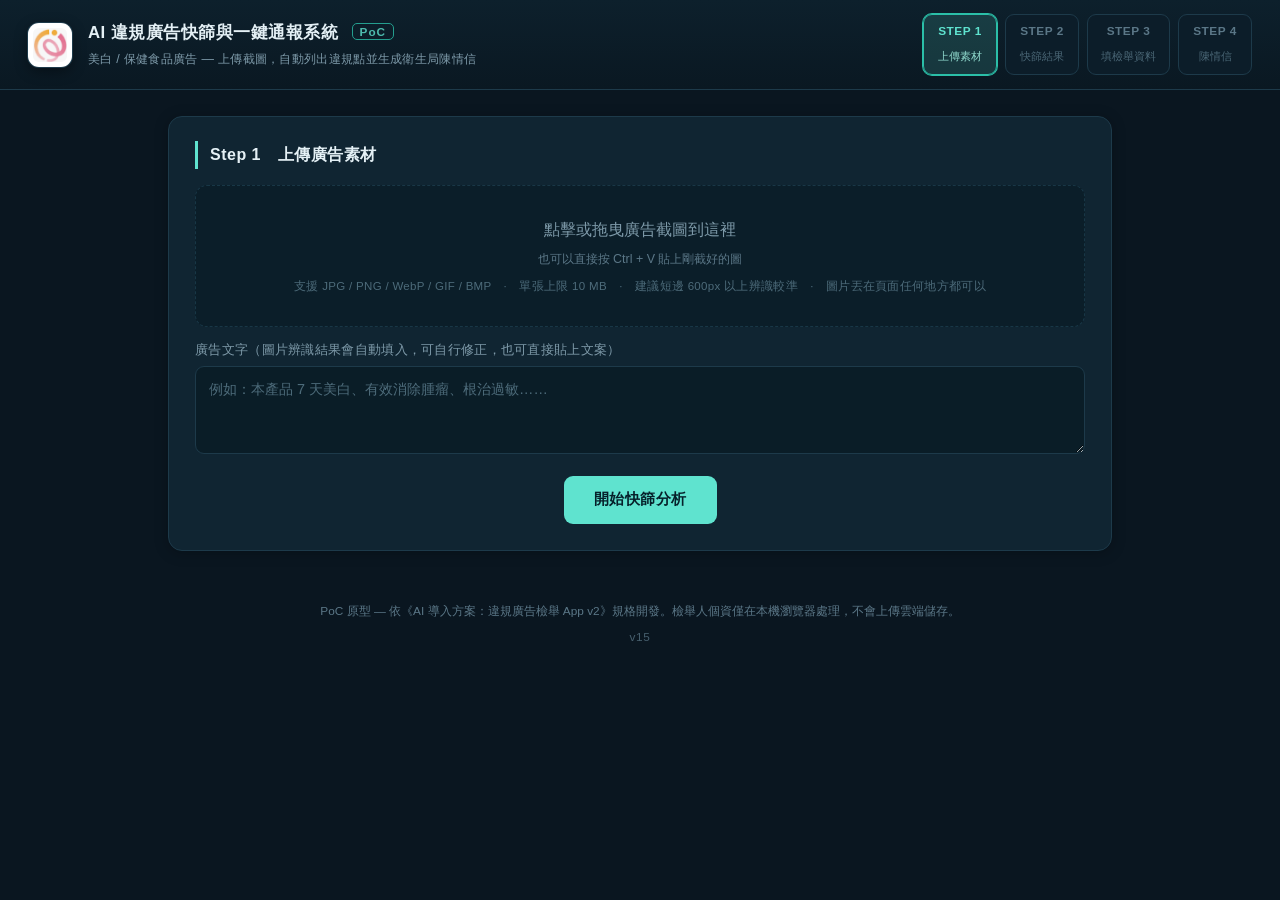
==== commit 2c18dc7f: "v15：修正 v14 的拖曳提示層永遠蓋在畫面上（.hidden 打不贏 ID 規則） 使用者回報：分析完之後整個畫面被深色遮罩蓋住，中間寫著「放開就開始分析」， 而且不會消失。附了截圖。  一、根因" ====
--- a/docs/index.html
+++ b/docs/index.html
@@ -118,15 +118,26 @@
   .disclaimer{font-size:.77rem;color:var(--dim);margin-top:16px;
               border-top:1px solid var(--line);padding-top:11px}
   #spinner{display:none;text-align:center;color:var(--muted);padding:16px;font-size:.87rem}
-  .hidden{display:none}
+  /* 這是整份樣式表唯一的隱藏開關，必須贏過所有 display 宣告，所以要 !important。
+     不加的話會踩到兩個坑（都真的發生過）：
+       1. ID 規則勝出 —— #dropOverlay{display:flex} 是 (1,0,0)、.hidden 是 (0,1,0)，
+          遮罩從載入起就一直蓋在畫面上，hidden class 完全沒作用。
+       2. 同特異度、後定義者勝出 —— .ocrbar{display:flex} 寫在 .hidden 後面，
+          所以 OCR 狀態列在還沒選圖片時就顯示著「—」。
+     列印不受影響：@media print 用的是 ID 特異度 + !important（#previewCard、
+     #printAttach），(1,0,0) 仍然贏過這裡的 (0,1,0)。 */
+  .hidden{display:none!important}
   /* 全頁拖曳提示層：出結果後 #drop 會被 Step 2~4 的卡片擠出畫面，
      使用者幾乎一定是把下一張圖丟在結果區，所以整個視窗都要能接。 */
-  #dropOverlay{position:fixed;inset:0;z-index:90;display:flex;align-items:center;
-    justify-content:center;background:rgba(6,20,27,.82);backdrop-filter:blur(2px);
-    pointer-events:none}
-  #dropOverlay>div{border:2.5px dashed var(--teal);border-radius:18px;padding:44px 60px;
-    text-align:center;font-size:1.15rem;color:var(--teal);background:rgba(14,39,51,.72)}
-  #dropOverlay small{display:block;margin-top:10px;font-size:.82rem;color:var(--dim)}
+  #dropOverlay{position:fixed;inset:0;z-index:90;display:flex;align-items:flex-start;
+    justify-content:center;pointer-events:none;
+    /* 只做淡色罩 + 內縮虛線框，不要把整頁蓋黑 —— 使用者要看得見自己丟在哪裡 */
+    background:rgba(6,20,27,.28);
+    box-shadow:inset 0 0 0 3px var(--teal-dk),inset 0 0 0 14px rgba(6,20,27,.28)}
+  #dropOverlay>div{margin-top:34px;border:1.5px solid var(--teal-dk);border-radius:999px;
+    padding:12px 26px;text-align:center;font-size:.95rem;color:var(--teal);
+    background:rgba(9,28,37,.94);box-shadow:0 8px 24px rgba(0,0,0,.45)}
+  #dropOverlay small{display:block;margin-top:3px;font-size:.78rem;color:var(--dim)}
   footer{text-align:center;color:var(--dim);font-size:.74rem;padding:24px}
   /* 版號要看得到 —— 使用者回報問題時說不出自己在跑哪一版，就無從重現 */
   footer .ver{display:inline-block;margin-top:6px;opacity:.75;letter-spacing:.05em}
@@ -314,7 +325,7 @@
     <div class="disclaimer">寄送方式：可透過各縣市衛生局線上陳情系統、衛福部食藥署「食品藥物業者登錄平台／陳情檢舉信箱」，或以書面郵寄。列印時會自動把廣告截圖附在信後。</div>
   </div>
 </main>
-<footer>PoC 原型 — 依《AI 導入方案：違規廣告檢舉 App v2》規格開發。檢舉人個資僅在本機瀏覽器處理，不會上傳雲端儲存。<br><span class="ver">v14</span></footer>
+<footer>PoC 原型 — 依《AI 導入方案：違規廣告檢舉 App v2》規格開發。檢舉人個資僅在本機瀏覽器處理，不會上傳雲端儲存。<br><span class="ver">v15</span></footer>
 
 <div id="dropOverlay" class="hidden"><div>放開就開始分析<small>換一張圖不用捲回上面，丟在哪裡都可以</small></div></div>
 
@@ -1149,6 +1160,21 @@
   const f = e.dataTransfer && e.dataTransfer.files[0];
   if (f) loadFile(f);
 });
+/* 保險絲。上面的計數器理論上會歸零，但實務上 dragleave 不保證會發：
+   拖曳中按 Esc 取消、把檔案拖出視窗外放開、或瀏覽器自己漏發事件，都會讓
+   遮罩留在畫面上。原生拖曳進行中不會有 mouse / key 事件，所以只要收到
+   其中任何一個，就代表拖曳早就結束了 —— 直接強制收掉。 */
+function forceHideDropHint() {
+  if (dropOverlay.classList.contains('hidden')) return;
+  dragDepth = 0;
+  showDropHint(false);
+}
+window.addEventListener('dragend', forceHideDropHint);
+window.addEventListener('mousemove', forceHideDropHint);
+window.addEventListener('pointerdown', forceHideDropHint);
+window.addEventListener('keydown', forceHideDropHint);
+window.addEventListener('blur', forceHideDropHint);
+
 drop.ondragover = e => { e.preventDefault(); drop.classList.add('over'); };
 document.addEventListener('paste', e => {
   const items = (e.clipboardData && e.clipboardData.items) || [];
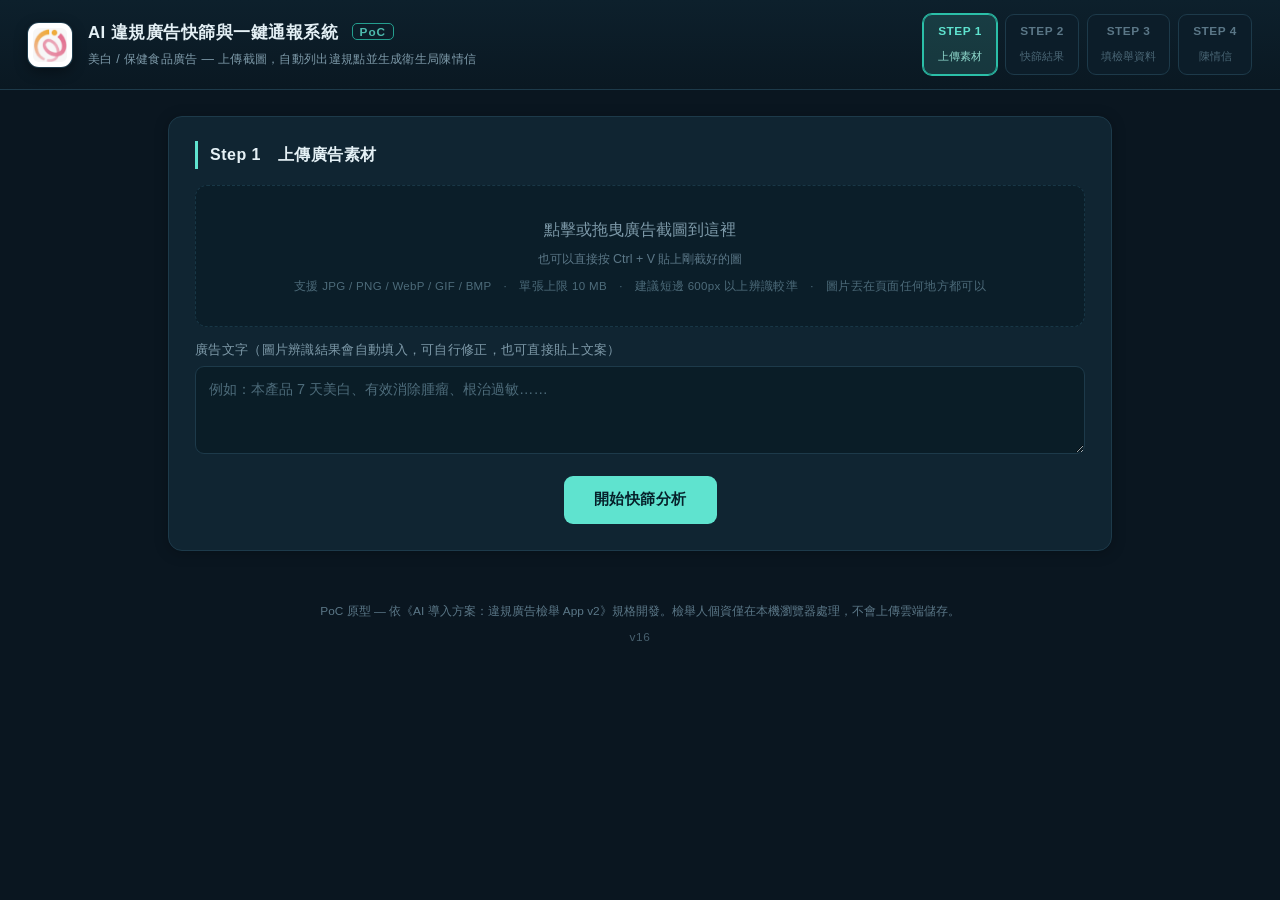
==== commit b4e59426: "v16：濾掉 OCR 憑空多出的幻覺行，用 bbox 重疊判定而非信心門檻 使用者回報：辨識「合法2_食品_穀物飲」時多出一行圖上根本沒有的 「3繼下台夫愧全」。  為什麼會多一行  在暫存區裝一份 " ====
--- a/docs/index.html
+++ b/docs/index.html
@@ -325,7 +325,7 @@
     <div class="disclaimer">寄送方式：可透過各縣市衛生局線上陳情系統、衛福部食藥署「食品藥物業者登錄平台／陳情檢舉信箱」，或以書面郵寄。列印時會自動把廣告截圖附在信後。</div>
   </div>
 </main>
-<footer>PoC 原型 — 依《AI 導入方案：違規廣告檢舉 App v2》規格開發。檢舉人個資僅在本機瀏覽器處理，不會上傳雲端儲存。<br><span class="ver">v15</span></footer>
+<footer>PoC 原型 — 依《AI 導入方案：違規廣告檢舉 App v2》規格開發。檢舉人個資僅在本機瀏覽器處理，不會上傳雲端儲存。<br><span class="ver">v16</span></footer>
 
 <div id="dropOverlay" class="hidden"><div>放開就開始分析<small>換一張圖不用捲回上面，丟在哪裡都可以</small></div></div>
 
@@ -1408,6 +1408,48 @@
   return ocrPromise;
 }
 
+/* tesseract 偶爾會對同一塊區域吐出兩個互相競爭的行假設：一個正確、一個完全
+   憑空，而 data.text 會把兩個都印出來。實測「合法2_食品_穀物飲」在標題那一帶
+   就多出一行 conf=0 的「3繼下台夫愧全」，跟 conf=91 的「台灣黑豆穀物飲」
+   bbox 100% 重疊；「R1_關捷挺固立」也有一行 conf=0 的「Le朵」壓在 conf=95 的
+   「關節保健膠囊」上。
+
+   只用信心值當門檻會出事 —— 實測有一批真實內容的信心也很低：
+   「SPF50+PA++++」只有 7、「延年益壽、青春永凡」只有 18、「苦瓜勝采複方膠囊」
+   只有 12。那些砍掉就會漏抓違規，比多一行亂碼嚴重得多。
+
+   真正的判別訊號是「重疊」：幻覺行必定壓在另一個信心高很多的行上面，
+   而低信心的真實行都是獨立存在的。用 bbox 交集而不是只看 y 範圍，
+   否則雙欄排版會把其中一欄誤殺。
+
+   實測 15 張測試圖共 88 行，這條規則剛好只丟掉那 2 行幻覺，其餘一行未動；
+   交集門檻 0.4~0.7、信心差 30~60 的每一組參數結果都相同，邊界很寬。 */
+const PHANTOM_MIN_OVERLAP = 0.6;   // bbox 交集要佔較小那個框多少比例
+const PHANTOM_MIN_GAP     = 40;    // 壓制者的信心要高出多少
+const PHANTOM_MAX_CONF    = 60;    // 只有本身信心夠低的才可能被丟
+
+function bboxOverlap(a, b) {
+  const w = Math.min(a.x1, b.x1) - Math.max(a.x0, b.x0);
+  const h = Math.min(a.y1, b.y1) - Math.max(a.y0, b.y0);
+  if (w <= 0 || h <= 0) return 0;
+  const smaller = Math.min((a.x1 - a.x0) * (a.y1 - a.y0), (b.x1 - b.x0) * (b.y1 - b.y0));
+  return smaller > 0 ? (w * h) / smaller : 0;
+}
+
+/* 回傳去掉幻覺行之後的文字。拿不到逐行資料時原樣回傳，不要因此少讀到東西。 */
+function textWithoutPhantomLines(data) {
+  const lines = (data && data.lines) || [];
+  if (lines.length < 2) return (data && data.text) || '';
+  const keep = lines.filter(l => {
+    if (!l.bbox || l.confidence >= PHANTOM_MAX_CONF) return true;
+    return !lines.some(o => o !== l && o.bbox
+      && o.confidence - l.confidence >= PHANTOM_MIN_GAP
+      && bboxOverlap(l.bbox, o.bbox) >= PHANTOM_MIN_OVERLAP);
+  });
+  if (keep.length === lines.length) return data.text || '';
+  return keep.map(l => (l.text || '').replace(/\s+$/, '')).join('\n');
+}
+
 async function doOCR(auto, enhance) {
   const myToken = runToken;
   const ta = $('adText');
@@ -1426,7 +1468,7 @@
     const worker = await getTessWorker();
     const pass1 = await worker.recognize(first);
     lastOcrConfidence = pass1.data.confidence;   // 引擎自評的辨識信心（0~100）
-    let text = tidyCJK(pass1.data.text);
+    let text = tidyCJK(textWithoutPhantomLines(pass1.data));
 
     // 依實際量到的字高決定要不要放大。真實廣告截圖的字往往只有 10~15px，
     // tesseract 對 CJK 的舒適區約 34px，差距大就整數倍放大重讀一次。
@@ -1434,7 +1476,8 @@
     const scale = lh > 0 ? Math.min(3, Math.max(1, Math.round(34 / lh))) : 1;
     if (scale > 1) {
       ocrMsg('圖上的字偏小（約 ' + lh + 'px），放大 ' + scale + ' 倍重新辨識…', true);
-      const t2 = tidyCJK((await worker.recognize(prepare(img, scale, enhance))).data.text);
+      const t2 = tidyCJK(textWithoutPhantomLines(
+        (await worker.recognize(prepare(img, scale, enhance))).data));
       // 放大版通常較準；只有在明顯讀更少時才退回原尺寸的結果
       if (charCount(t2) >= charCount(text) * 0.5) text = t2;
     }
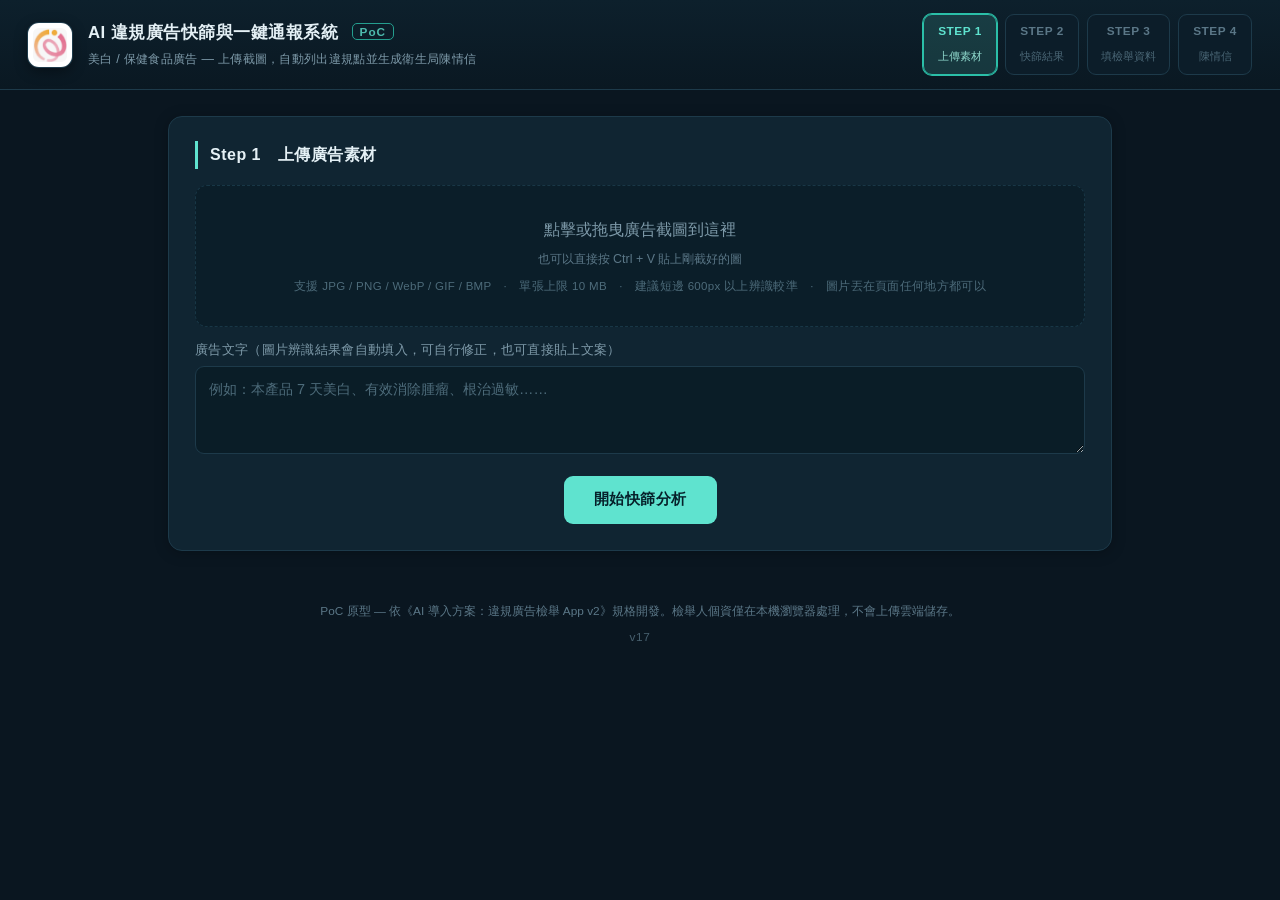
==== commit 06c6b8d6: "v17：內建健康食品許可證離線快照，領證產品不再被誤判 解掉從 v10 就掛著的已知限制：領有健康食品許可證的產品被誤判為違規。  問題  「調節血脂」「護肝」「免疫調節」這 13 個詞是衛福部公告的" ====
--- a/docs/index.html
+++ b/docs/index.html
@@ -95,6 +95,21 @@
   .vio .law a{color:var(--teal);text-decoration:none;border-bottom:1px dotted var(--teal-dk)}
   .vio .conf{font-size:.74rem;color:var(--dim);margin-top:7px;
              display:flex;align-items:center;gap:8px;flex-wrap:wrap}
+  /* 健康食品許可證比對面板 */
+  #hfCard{border:1px solid var(--line2);border-left:4px solid var(--teal);border-radius:10px;
+          padding:13px 15px;margin-bottom:14px;background:#0c2029;font-size:.85rem}
+  #hfCard.bad{border-left-color:var(--danger);background:#1f1214}
+  #hfCard.miss{border-left-color:var(--warn);background:#1c1810}
+  #hfCard h4{margin:0 0 8px;font-size:.92rem;color:var(--teal)}
+  #hfCard.bad h4{color:var(--danger)}
+  #hfCard.miss h4{color:var(--warn)}
+  #hfCard dl{display:grid;grid-template-columns:auto 1fr;gap:4px 12px;margin:0}
+  #hfCard dt{color:var(--dim);white-space:nowrap}
+  #hfCard dd{margin:0;color:var(--text)}
+  #hfCard .claim{margin-top:9px;padding:9px 11px;border-radius:8px;background:#0d1f2a;
+                 border:1px solid var(--line);white-space:pre-wrap;line-height:1.65}
+  #hfCard .src{margin-top:8px;font-size:.74rem;color:var(--dim)}
+  #hfCard a{color:var(--teal);text-decoration:none;border-bottom:1px dotted var(--teal-dk)}
   .ev{font-size:.68rem;font-weight:700;padding:1px 8px;border-radius:20px;
       letter-spacing:.3px;white-space:nowrap;cursor:help}
   .ev-c{background:#0d2b26;color:var(--ok);border:1px solid #1f5f52}
@@ -265,6 +280,7 @@
       <span>風險等級：<span class="risk" id="rRisk"></span></span>
     </div>
     <p id="rSummary" style="font-size:.9rem;margin-bottom:14px"></p>
+    <div id="hfCard" class="hidden"></div>
     <div id="vioList"></div>
     <div class="disclaimer">⚠ AI 判定僅供參考，實際違規認定與裁罰以主管機關為準。法條內容請以「全國法規資料庫」現行條文為準。檢舉獎金依各縣市檢舉獎勵辦法核發，金額以主管機關核定為準。</div>
   </div>
@@ -325,7 +341,7 @@
     <div class="disclaimer">寄送方式：可透過各縣市衛生局線上陳情系統、衛福部食藥署「食品藥物業者登錄平台／陳情檢舉信箱」，或以書面郵寄。列印時會自動把廣告截圖附在信後。</div>
   </div>
 </main>
-<footer>PoC 原型 — 依《AI 導入方案：違規廣告檢舉 App v2》規格開發。檢舉人個資僅在本機瀏覽器處理，不會上傳雲端儲存。<br><span class="ver">v16</span></footer>
+<footer>PoC 原型 — 依《AI 導入方案：違規廣告檢舉 App v2》規格開發。檢舉人個資僅在本機瀏覽器處理，不會上傳雲端儲存。<br><span class="ver">v17</span></footer>
 
 <div id="dropOverlay" class="hidden"><div>放開就開始分析<small>換一張圖不用捲回上面，丟在哪裡都可以</small></div></div>
 
@@ -607,7 +623,7 @@
     "熬夜加班者"
   ]
 };
-const KEYWORD_EVIDENCE = {"sources":["食藥署／衛福部認定基準例示（原始清單）","食藥署「食品標示宣傳或廣告詞句涉及誇張易生誤解或醫療效能之認定基準」三(一)1","食藥署認定基準三(一)1","認定準則第5條第1款","食藥署認定基準三(一)1；食藥署115年食品廣告指引","食藥署認定基準三(一)1（用語變體）","食藥署認定基準三(一)2","食藥署認定基準三(一)3","食藥署認定基準三(一)3；食藥署115年食品廣告指引","食藥署115年食品廣告指引（中時報導）","食藥署認定基準三(一)3；北市衛生局113年違規廣告統計","食藥署認定基準三(一)4；認定準則第5條","食藥署認定基準三(一)4","食藥署認定基準三(一)4；食藥署115年食品廣告指引","食藥署認定基準三(一)4及Q&A A1","健康食品管理法第6條；衛福部健康食品保健功效項目","食藥署115年食品廣告指引","食藥署115年食品廣告指引；認定準則第5條第1款","食藥署115年食品廣告指引（聯合報導）","高雄市衛生局114年裁罰新聞稿","認定準則第5條第1款；高雄市衛生局114年裁罰新聞稿","食藥署111年度十大違規食藥廣告","高雄市衛生局食品廣告違規案例","食藥署113年度十大違規食藥廣告","認定準則第5條第1款（推論）","認定準則第5條第2款（推論）","認定準則第5條（推論）","化粧品認定準則附件四（其他醫療效能詞句）","化粧品認定準則附件四（其他醫療效能詞句）（推論延伸）","https://more-news.tw/50186/ / 化粧品認定準則附件四（其他醫療效能詞句）","衛福部105.9.6部授食字第1051607584號公告附表二-一（醫療效能）","衛福部105.9.6部授食字第1051607584號公告附表二-三（非化粧品效能）","衛福部105.9.6部授食字第1051607584號公告附表二-二（虛偽誇大）","https://more-news.tw/50186/","臺北市衛生局裁處 京城之霜五爪超緊顏精華案（罰28萬）","臺中市食品藥物安全處查獲龜鹿膠等案","認定準則第5條第1款，疾病症狀之改善宣稱","臺中市食品藥物安全處查獲龜鹿膠等案（食品與化粧品違規廣告共罰855.9萬元）","食藥署公布違規食品廣告清單 國安葉黃素口含錠案","食藥署公布違規食品廣告清單 宏醫超級有酵葡萄糖胺案","食藥署公布違規食品廣告清單 統欣生技明日葉五行精力湯案","食藥署「五大夯產品宣稱功效常挨罰」一氧化氮類（宣稱療效，罰60萬～500萬）","食品違規廣告詞句對照：健胃整腸屬違規（合法替代：使排便順暢）","食品違規廣告詞句對照：有效抑制腸道害菌屬違規（合法替代：改變細菌叢生態）","食藥署認定基準三(二)1","食藥署認定基準三(二)1；認定準則附件一","食藥署認定基準三(二)1；高雄市衛生局食品廣告違規案例","食藥署認定基準三(二)2；北市衛生局違規廣告統計","食藥署認定基準三(二)2","北市112年11月食品廣告違規案例分析","食藥署認定基準三(二)3","食藥署認定基準三(二)3；食藥署115年食品廣告指引","食藥署認定基準三(二)3及Q&A A1","北市衛生局113年違規廣告查緝新聞稿","桃園市衛生局違規廣告新聞稿","食藥署115年食品廣告指引；桃園市衛生局新聞稿","食藥署認定基準Q&A A2；健康食品管理法第6條","食藥署認定基準Q&A A1、A2","食藥署認定基準Q&A A1","桃園市衛生局違規廣告新聞稿；認定準則第4條","桃園市衛生局違規廣告新聞稿；認定準則第4條第1項第3款","新北市衛生局114年違規廣告統計（中央社報導）","認定準則第4條第1項第3款（推論）","食藥署認定基準三(二)4；認定準則第4條","食藥署認定基準三(二)4","認定準則第4條第1項第2款（推論）","認定準則第4條第1項第2款（推論）；新北市衛生局新聞稿","化粧品認定準則附件一（影響生理機能/改變身體結構詞句）","化粧品認定準則附件一（影響生理機能/改變身體結構詞句） / 附件二註記","衛福部105.9.6部授食字第1051607584號公告附表二-二（虛偽誇大） / https://more-news.tw/50186/","https://newtalk.tw/news/view/2020-02-03/361260","高雄市衛生局114年查獲減重產品案（1天瘦1.5公斤）","高雄市衛生局114年查獲減重產品案","認定準則第4條第1項第2款，非醫學名詞之誇大宣稱","食藥署公布違規食品廣告清單 挺立鈣強化錠案","食藥署公布違規食品廣告清單 日本原裝大和梅精酵素案","食藥署「五大夯產品宣稱功效常挨罰」酵素類（罰4萬～400萬）","食藥署「五大夯產品宣稱功效常挨罰」酵素類","食藥署「五大夯產品宣稱功效常挨罰」一氧化氮類","食藥署「五大夯產品宣稱功效常挨罰」褐藻醣膠類（宣稱療效，罰60萬～500萬）","食藥署「五大夯產品宣稱功效常挨罰」葉黃素類","食藥署「五大夯產品宣稱功效常挨罰」藤黃果類","食品違規廣告詞句對照：美白屬涉及誇張易生誤解之詞（合法替代：光彩養顏）","新北市衛生局110年違規廣告排行第1名 Dr.Choice台灣綠蜂膠舌下葉黃素（喬依斯，累計276萬）（來源：https://www.chinatimes.com/realtimenews/20220607001700-260405）","同上 Dr.Choice 葉黃素案（276萬）（來源：https://www.chinatimes.com/realtimenews/20220607001700-260405）","新北市衛生局110年公告 Dr.Choice 葉黃素案（276萬）（來源：https://www.chinatimes.com/realtimenews/20220607001700-260405）","新北市衛生局110年違規廣告排行 Dr.Choice 葉黃素案（276萬）（來源：https://www.chinatimes.com/realtimenews/20220607001700-260405）","新北市衛生局110年 日本專科喉立淨舒活防護膠囊（寶達克生醫，96萬）（來源：https://www.chinatimes.com/realtimenews/20220607001700-260405）","新北市衛生局110年 喉立淨案（96萬）（來源：https://www.chinatimes.com/realtimenews/20220607001700-260405）","新北市衛生局110年 日本專科喉立淨舒活防護膠囊（96萬）（來源：https://www.chinatimes.com/realtimenews/20220607001700-260405）","新北市衛生局110年 美國CLK黑蒜健康能量（貽詠，90萬）（來源：https://www.chinatimes.com/realtimenews/20220607001700-260405）","新北市衛生局110年 美國CLK黑蒜健康能量（90萬）（來源：https://www.chinatimes.com/realtimenews/20220607001700-260405）","新北市衛生局114年排行 巴西綠蜂膠濃縮粉（青霖國際，150萬）（來源：https://www.knews.com.tw/news/7B1C0E2F596406F595372BBF6110C8E5）","新北市衛生局 巴西綠蜂膠濃縮粉（150萬）（來源：https://www.knews.com.tw/news/7B1C0E2F596406F595372BBF6110C8E5）","新北市衛生局114年排行第1 日本仁丹專利晶球5X（富家利，180萬）（來源：https://www.knews.com.tw/news/7B1C0E2F596406F595372BBF6110C8E5）","新北市衛生局 日本仁丹專利晶球5X（180萬）（來源：https://www.knews.com.tw/news/7B1C0E2F596406F595372BBF6110C8E5）","新北市衛生局114年排行 固樂優全效修護靈活關鍵絕版斷貨組（富家利，180萬）（來源：https://www.knews.com.tw/news/7B1C0E2F596406F595372BBF6110C8E5）","新北市衛生局 固樂優案（180萬）（來源：https://www.knews.com.tw/news/7B1C0E2F596406F595372BBF6110C8E5）","新北市衛生局114年排行第2名 幾丁聚醣（78萬／累計198萬）（來源：https://www.ctee.com.tw/news/20260310700972-431401）","新北市衛生局114年排行第2名 幾丁聚醣（78萬）（來源：https://www.ctee.com.tw/news/20260310700972-431401）","新北市衛生局114年排行第3名 綠沸清（仁壽藥業，64.4萬／累計178.4萬）（來源：https://www.ctee.com.tw/news/20260310700972-431401）","新北市衛生局114年排行第4名 醣姥壓（華軒國際，128萬）（來源：https://www.ctee.com.tw/news/20260310700972-431401）","新北市衛生局114年排行第4名 醣姥壓（128萬）（來源：https://www.ctee.com.tw/news/20260310700972-431401）","食藥署113年度十大違規食藥廣告第1名 A.H.A關捷挺固立（1124萬）","食藥署112年度十大違規食藥廣告第1名 A.H.A關捷挺固立","認定基準 三(一)1","認定基準 三(一)4","認定基準 三(一)5","化粧品不適當宣稱詞句例示 一(一)2","化粧品不適當宣稱詞句例示 一(一)3","化粧品不適當宣稱詞句例示 一(二)2","化粧品不適當宣稱詞句例示 一(二)2 例7","化粧品不適當宣稱詞句例示 一(二)2 例12","化粧品不適當宣稱詞句例示 一(二)2 例14","化粧品不適當宣稱詞句例示 一(二)2 例15","化粧品不適當宣稱詞句例示 一(二)2 例16、三.20","化粧品不適當宣稱詞句例示 一(二)2 例16、三.20、三.21","化粧品不適當宣稱詞句例示 一(二)2 例16","化粧品不適當宣稱詞句例示 一(二)2 例17","化粧品不適當宣稱詞句例示 一(二)2 例18","化粧品不適當宣稱詞句例示 三.1","化粧品不適當宣稱詞句例示 三.3","化粧品不適當宣稱詞句例示 三.4","化粧品不適當宣稱詞句例示 三.5","化粧品不適當宣稱詞句例示 三.7","化粧品不適當宣稱詞句例示 三.8","化粧品不適當宣稱詞句例示 三.9","化粧品不適當宣稱詞句例示 三.11","化粧品不適當宣稱詞句例示 三.12","化粧品不適當宣稱詞句例示 三.16","化粧品不適當宣稱詞句例示 三.17","化粧品不適當宣稱詞句例示 三.31","認定基準 三(二)3；化粧品不適當宣稱詞句例示 二(二)2","健康食品保健功效宣稱：領有衛福部健康食品許可證（健字號）者得合法標示，未取得許可證而為此宣稱始屬違規。本工具無法從廣告文字判斷有無健字號，故列為疑似，須由主管機關查驗許可證後認定。","新北市衛生局114年違規廣告排行第1名 速效蔓越莓私密益菌膠囊（歐瑞生醫，罰32萬／業者累計240.8萬）（來源：https://www.ctee.com.tw/news/20260310700972-431401）","「泌尿道」相關宣稱兩面性高：一般食品為此宣稱涉違規，惟領有健字號之健康食品或特定敘述方式可能合法，本工具無法自廣告文字判斷，故列為疑似，請主管機關認定。案例：新北市衛生局114年違規廣告排行第1名 速效蔓越莓私密益菌膠囊（歐瑞生醫，罰32萬／業者累計240.8萬）（來源：https://www.ctee.com.tw/news/20260310700972-431401）","原依據為衛福部105年9月6日部授食字第1051607584號公告，該公告已於109年1月7日停止適用，內容併入化粧品標示宣傳廣告涉及虛偽誇大或醫療效能認定準則；該詞未見於現行準則附件一至四之例示，爰列為疑似，請主管機關依準則第3條各款（與事實不符、無證據、逾越化粧品定義）本於職權認定。","化粧品標示宣傳廣告涉及虛偽誇大或醫療效能認定準則第5條第1款（涉及預防、減輕、診斷或治療疾病、疾病症候群或症狀）","化粧品標示宣傳廣告涉及虛偽誇大或醫療效能認定準則第5條第2款（涉及藥品或醫療器材之效能或同等意義詞句）","食藥署「食品廣告合規輔導指引」（115年5月19日FDA企字第1151201169號公告）所列涉及醫療效能之例示詞句（該指引載明屬行政輔導性質，所列僅為例示、非屬負面表列，不取代個案實質認定）","依食藥署「食品廣告合規輔導指引」（115.5.19 FDA企字第1151201169號）研判之疑似違規用語。指引原文無「降三高」三字，原文為「降低三高指數」；本詞屬常見廣告寫法之研判，爰列為疑似，請主管機關本於職權認定。","依食藥署「食品廣告合規輔導指引」（115.5.19 FDA企字第1151201169號）研判之疑似違規用語。指引原文例示為「降低三高指數」，本詞為其截短寫法，爰列為疑似，請主管機關本於職權認定。","依食藥署「食品廣告合規輔導指引」（115.5.19 FDA企字第1151201169號）研判之疑似違規用語。指引原文為「預防腦中風、心肌梗塞、高血壓…等心血管疾病」之頓號串列，「預防心肌梗塞」非原文連續詞句，爰列為疑似，請主管機關本於職權認定。","依食藥署「食品廣告合規輔導指引」（115.5.19 FDA企字第1151201169號）研判之疑似違規用語。指引詞句欄原文為「抑制病變／癌細胞增生」，「抑制癌細胞」僅出現於違規原因欄，非例示之詞句本身，爰列為疑似，請主管機關本於職權認定。","依食藥署「食品廣告合規輔導指引」（115.5.19 FDA企字第1151201169號）研判之疑似違規用語。指引原文無此詞；相關例示為「修護胃黏膜、胃潰瘍」與「治療胃潰瘍」，爰列為疑似，請主管機關本於職權認定。","臺南市衛生局公布之違規廣告用語（臺南市114年常見違規食品廣告）","臺南市衛生局公布之違規廣告用語（臺南市114年名人代言保健食品廣告）","臺南市衛生局公布之違規廣告用語（臺南市衛生局2025年食品廣告違規態樣）","彰化縣衛生局公布之違規廣告用語（直銷保健食品）","彰化縣衛生局公布之違規廣告用語（拍賣網站食品廣告）","雲林縣衛生局公布之違規廣告用語（雲林縣違規藥物廣告態樣）","雲林縣衛生局公布之違規廣告用語（藥品廣告擅自竄改核准內容）","屏東縣衛生局裁處案例 大丈夫纖纖so（食藥署違規廣告裁處資料集收錄）（來源：https://data.fda.gov.tw/data/opendata/export/22/csv）","嘉義市衛生局公布之違規廣告用語（嘉義市114年度違規廣告用語）","基隆市衛生局裁處案例 肝元寶決明子金銀花枸杞茶（食藥署違規廣告裁處資料集收錄）（來源：https://data.fda.gov.tw/data/opendata/export/22/csv）","基隆市衛生局裁處案例 蘿拉輕盈酵素果凍條（食藥署違規廣告裁處資料集收錄）（來源：https://data.fda.gov.tw/data/opendata/export/22/csv）","新竹市衛生局公布之違規廣告用語（日本機能食品蝦皮刊登標題）","新竹市衛生局公布之違規廣告用語（Carditone血壓心血管支持）","新竹市衛生局公布之違規廣告用語（火龍果露天拍賣刊登標題）","新竹縣衛生局裁處案例 2.0透皙果酵Plus（食藥署違規廣告裁處資料集收錄）（來源：https://data.fda.gov.tw/data/opendata/export/22/csv）","新竹縣衛生局裁處案例 雪兔嚴選俄羅斯花草茶（食藥署違規廣告裁處資料集收錄）（來源：https://data.fda.gov.tw/data/opendata/export/22/csv）","苗栗縣衛生局公布之違規廣告用語（網路／電視購物食品廣告話術）","苗栗縣衛生局公布之違規廣告用語（苗栗縣114年食品違規廣告統計）","南投縣衛生局裁處案例 水晶手鍊（網路販售）（罰60萬元，最高可處2500萬元罰鍰，並沒入銷毀違規商品）（來源：https://news.ltn.com.tw/news/Nantou/breakingnews/5426842）","南投縣衛生局公布之違規廣告用語（能量手環／磁石貼片等一般商品）","宜蘭縣衛生局裁處案例 銅鑼杭菊（樂天市場刊登標題）（食藥署違規廣告裁處資料集收錄）（來源：https://data.fda.gov.tw/data/opendata/export/22/csv）","花蓮縣衛生局裁處案例 膠囊食品（國外代購）（食安法第45條 4萬至400萬元（另違反第21、22條依第47條3萬至300萬元）（來源：https://www.hlshb.gov.tw/News.aspx?n=23620&sms=21721）","花蓮縣衛生局裁處案例 萬用黃金膏（國外代購化粧品）（涉醫療效能60萬至500萬元（另違反第7條第1項標示規定））（來源：https://www.hlshb.gov.tw/News.aspx?n=23620&sms=21721）","臺東縣衛生局裁處案例 美樂家紳體力行（食藥署違規廣告裁處資料集收錄）（來源：https://data.fda.gov.tw/data/opendata/export/22/csv）","臺東縣衛生局公布之違規廣告用語（安麗輔酵素Q10膠囊）","臺東縣衛生局裁處案例 安麗天然紫錐花錠（食藥署違規廣告裁處資料集收錄）（來源：https://data.fda.gov.tw/data/opendata/export/22/csv）","臺東縣衛生局裁處案例 葡眾迪康（食藥署違規廣告裁處資料集收錄）（來源：https://data.fda.gov.tw/data/opendata/export/22/csv）","金門縣衛生局公布之違規廣告用語（金門縣衛生局食品廣告認定表－中藥材效能例句）","金門縣衛生局裁處案例 復元堂潤聲養肺茶（食藥署違規廣告裁處資料集收錄）（來源：https://data.fda.gov.tw/data/opendata/export/22/csv）","連江縣衛生局裁處案例 古法熬製四味湯膏／四物湯（食藥署違規廣告裁處資料集收錄）（來源：https://data.fda.gov.tw/data/opendata/export/22/csv）","臺南市衛生局公布之違規廣告用語（購物頻道減醣食品）","臺南市衛生局公布之違規廣告用語（臺南市衛生局2025年AI合成專業人士見證廣告）","屏東縣衛生局裁處案例 九哥解酒聖品九歌錠（食藥署違規廣告裁處資料集收錄）（來源：https://data.fda.gov.tw/data/opendata/export/22/csv）","屏東縣衛生局裁處案例 左旋肉堿泡騰片減重茶（食藥署違規廣告裁處資料集收錄）（來源：https://data.fda.gov.tw/data/opendata/export/22/csv）","屏東縣衛生局裁處案例 韓國高麗銀丹維C美白丸（食藥署違規廣告裁處資料集收錄）（來源：https://data.fda.gov.tw/data/opendata/export/22/csv）","嘉義市衛生局公布之違規廣告用語（嘉義市114年度違規化粧品廣告用語）","嘉義縣衛生局公布之違規廣告用語（嘉義縣113-114年違規廣告口號）","嘉義縣衛生局公布之違規廣告用語（嘉義縣衛生局2025年度違規廣告彙整）","基隆市衛生局裁處案例 美國健安喜GNC銀杏精華膠囊（食藥署違規廣告裁處資料集收錄）（來源：https://data.fda.gov.tw/data/opendata/export/22/csv）","基隆市衛生局裁處案例 日本Dr.KJ抗澱減醣斷油強效錠（食藥署違規廣告裁處資料集收錄）（來源：https://data.fda.gov.tw/data/opendata/export/22/csv）","新竹市衛生局裁處案例 ROSY.TT膠囊／輕妍飲漾妍飲（食藥署違規廣告裁處資料集收錄）（來源：https://data.fda.gov.tw/data/opendata/export/22/csv）","新竹市衛生局裁處案例 景岳降體脂血脂雙健樂亦纖（食藥署違規廣告裁處資料集收錄）（來源：https://data.fda.gov.tw/data/opendata/export/22/csv）","新竹縣衛生局裁處案例 楊羽霓代言強效纖先暢抗囤積金暢快版（食藥署違規廣告裁處資料集收錄）（來源：https://data.fda.gov.tw/data/opendata/export/22/csv）","南投縣衛生局公布之違規廣告用語（南投縣裁罰案例最常見違規用語）","宜蘭縣衛生局公布之違規廣告用語（蝦皮減重食品刊登標題）","宜蘭縣衛生局裁處案例 清香烏龍茶（PChome商店街個人賣場）（食藥署違規廣告裁處資料集收錄）（來源：https://data.fda.gov.tw/data/opendata/export/22/csv）","宜蘭縣衛生局公布之違規廣告用語（日本DHC下半身纖體丸）","花蓮縣衛生局裁處案例 喜樂纖抗脂去油組（食藥署違規廣告裁處資料集收錄）（來源：https://data.fda.gov.tw/data/opendata/export/22/csv）","花蓮縣衛生局裁處案例 HCA日本正品瘦減產品（食藥署違規廣告裁處資料集收錄）（來源：https://data.fda.gov.tw/data/opendata/export/22/csv）","臺東縣衛生局裁處案例 安麗紐崔萊管花肉蓯蓉（網路賣場刊登標題）（食藥署違規廣告裁處資料集收錄）（來源：https://data.fda.gov.tw/data/opendata/export/22/csv）","澎湖縣衛生局裁處案例 Nutrovape Diet 抑制食慾棒（食藥署違規廣告裁處資料集收錄）（來源：https://data.fda.gov.tw/data/opendata/export/22/csv）","澎湖縣衛生局公布之違規廣告用語（GJ果界醇露瘦身排毒果汁）","澎湖縣衛生局裁處案例 婕樂纖益生菌（食藥署違規廣告裁處資料集收錄）（來源：https://data.fda.gov.tw/data/opendata/export/22/csv）","澎湖縣衛生局裁處案例 魔力show瘦身果肉果凍（食藥署違規廣告裁處資料集收錄）（來源：https://data.fda.gov.tw/data/opendata/export/22/csv）","連江縣衛生局裁處案例 FANCL解酒丸（日本代購）（食藥署違規廣告裁處資料集收錄）（來源：https://data.fda.gov.tw/data/opendata/export/22/csv）","健康食品法定保健功效項目：領有衛福部健康食品許可證（衛部健食字）者，得於許可範圍內合法標示該保健功效；未取得許可證而為此宣稱始屬違規。本工具無法自廣告文字判斷有無健字號，故列為疑似，須由主管機關查驗許可證後認定。（衛福部公告之保健功效項目共 14 項，見 https://www.fda.gov.tw/tc/siteContent.aspx?sid=1776）","「傷口癒合」用於化粧品屬醫療效能宣稱（化粧品認定準則第5條第1款）；惟食品及相關產品認定準則附件二明列維生素C得敘述「促進膠原蛋白的形成，有助於傷口癒合」，該類產品為合法宣稱。本工具無從判斷成分，故列為疑似，請主管機關本於職權認定。","漢方飲 訴願1126084134裁處案例（來源：https://laws.gov.taipei/law/LawDecision/ContentExport?id=1572-015）","榴槤食品電視廣告 訴願1146080449裁處案例（來源：https://laws.gov.taipei/law/LawDecision/ContentExport?id=1608-056）","複方減重食品 訴願1146087274裁處案例（來源：https://laws.gov.taipei/law/LawDecision/ContentExport?id=1625-090）","顧腎排尿食品電視廣告 訴願1146084545裁處案例（來源：https://laws.gov.taipei/law/LawDecision/ContentExport?id=1618-044）","色胺酸助眠食品 訴願1146080778裁處案例（來源：https://laws.gov.taipei/law/LawDecision/ContentExport?id=1609-079）","7件化粧品 訴願1106105684裁處案例（來源：https://laws.gov.taipei/law/LawDecision/ContentExport?id=1484-016）","6件化粧品 訴願1106080682裁處案例（來源：https://laws.gov.taipei/law/LawDecision/ContentExport?id=1460-007）","醫療器材廣告 訴願1096100441裁處案例（來源：https://laws.gov.taipei/law/LawDecision/ContentExport?id=1406-019）","社群代購9件食品 訴願1126080315裁處案例（來源：https://laws.gov.taipei/law/LawDecision/ContentExport?id=1546-025）","蘆薈食品部落格 訴願10600156300裁處案例（來源：https://laws.gov.taipei/law/LawDecision/ContentExport?id=1294-011）","綠沸清裁處案例（單則廣告罰64.4萬；該業者累計178.4萬（新北市114年第3名））（TVBS健康2.0／經濟報導）（來源：https://health.tvbs.com.tw/nutrition/361514）","醣姥壓裁處案例（單則廣告罰120萬；該業者累計128萬（新北市114年第4名））（TVBS健康2.0／經濟報導）（來源：https://health.tvbs.com.tw/nutrition/361514）","晶彩新視界膠囊裁處案例（單則廣告罰60萬；該業者累計128萬（新北市114年第5名））（TVBS健康2.0／經濟報導）（來源：https://health.tvbs.com.tw/nutrition/361514）","守喜 台塑生醫益生菌裁處案例（來源：https://www.foodnext.net/news/newsnow/paper/5852502541）","日華好物 巴西堅果裁處案例（來源：https://www.foodnext.net/news/newsnow/paper/5852502541）","德安藥行 黑蔘龜鹿精裁處案例（來源：https://www.foodnext.net/news/newsnow/paper/5852502541）","活化勝裁處案例（累計308萬（嘉義市衛生局裁處；報導未列單則金額））（中時新聞網報導）（來源：https://www.chinatimes.com/realtimenews/20250319003077-260405）","富家利國際 日本仁丹專利晶球5X裁處案例（來源：https://news.ltn.com.tw/news/NewTaipei/breakingnews/4975969）","富家利國際 固樂優全效修護靈活關鍵裁處案例（來源：https://news.ltn.com.tw/news/NewTaipei/breakingnews/4975969）","健康食品官網 訴願1136085245裁處案例（來源：https://laws.gov.taipei/law/LawDecision/ContentExport?id=1601-021）","護眼軟膠囊 訴願10709080500裁處案例（來源：https://laws.gov.taipei/law/LawDecision/ContentExport?id=1317-040）","群達國際 日本墨髮美人iPS毛髮NMN裁處案例（來源：https://news.ltn.com.tw/news/NewTaipei/breakingnews/4975969）","食藥署 藥品廣告法令及審查原則 第四章 藥物不適當之共通性廣告詞句（來源：https://www.fda.gov.tw/upload/133/2013041111320066825.pdf）","同上（來源：https://www.fda.gov.tw/upload/133/2013041111320066825.pdf）","臺北市衛生局115年6月藥品、醫療器材、一般商品違規廣告統計表（醫材法§46，單則罰鍰60萬）（來源：https://health.gov.taipei/News.aspx?n=13A23138C06A3532&sms=8E7386D329C4B210）","同上（miraDry案亦見『無需手術恢復期』）（來源：https://health.gov.taipei/News.aspx?n=13A23138C06A3532&sms=8E7386D329C4B210）","同上（來源：https://health.gov.taipei/News.aspx?n=13A23138C06A3532&sms=8E7386D329C4B210）","臺北市衛生局115年6月統計表 ResMed案（醫材法§41 I，單則罰鍰30萬）（來源：https://health.gov.taipei/News.aspx?n=13A23138C06A3532&sms=8E7386D329C4B210）","臺北市衛生局115年4月統計表 廣先堂案（藥事法§66 II，單則罰鍰28萬）（來源：https://health.gov.taipei/News.aspx?n=13A23138C06A3532&sms=8E7386D329C4B210）","臺北市衛生局115年5月 費雪派克案（來源：https://health.gov.taipei/News.aspx?n=13A23138C06A3532&sms=8E7386D329C4B210）","臺北市衛生局115年6月 ResMed案（來源：https://health.gov.taipei/News.aspx?n=13A23138C06A3532&sms=8E7386D329C4B210）"],"map":{"治療":["o",0],"治癒":["o",0],"根治":["o",0],"抗癌":["o",0],"消除腫瘤":["o",0],"消炎":["o",0],"殺菌":["o",0],"降血壓":["o",0],"降血糖":["o",0],"降血脂":["o",0],"改善過敏":["o",0],"修復受損細胞":["o",0],"預防疾病":["o",0],"取代微整":["o",0],"替代醫美":["o",0],"恢復視力":["o",1],"防止便秘":["o",2],"改善便秘":["i",3],"利尿":["o",2],"壯陽":["o",2],"強精":["o",2],"減輕過敏":["o",2],"治失眠":["o",2],"改善失眠":["i",3],"防止貧血":["o",2],"血濁":["o",139],"清血":["o",2],"調整內分泌":["o",2],"調節內分泌":["i",5],"防止更年期":["o",2],"解肝毒":["o",6],"降肝脂":["o",6],"消滯":["o",7],"肝火":["o",139],"改善喉嚨發炎":["o",7],"祛痰":["o",7],"化痰":["o",139],"止咳":["o",139],"止痛":["o",7],"消腫":["o",10],"心律不整":["o",7],"解毒":["o",7],"補腎":["o",11],"溫腎":["o",12],"滋腎":["o",12],"固腎":["o",12],"健脾":["o",12],"補脾":["o",12],"益脾":["o",12],"溫脾":["o",12],"養胃":["o",12],"補胃":["o",12],"益胃":["o",12],"溫胃":["o",12],"養心":["o",12],"清心火":["o",139],"寧心":["o",12],"清肺":["o",139],"宣肺":["o",12],"潤肺":["o",139],"溫肺":["o",12],"補肺":["o",12],"疏肝":["o",12],"養肝":["o",139],"澀腸":["o",12],"潤腸":["o",12],"活血":["o",139],"化瘀":["o",14],"護肝":["i",200],"降三高":["i",140],"降低三高":["i",141],"預防腦中風":["o",139],"預防中風":["o",139],"預防心肌梗塞":["i",142],"防癌":["o",139],"抑制癌細胞":["i",143],"縮小腫瘤":["c",19],"降低癌症指數":["c",19],"修復神經":["o",139],"修復視神經":["c",19],"告別白內障":["c",19],"改善白內障":["i",3],"改善青光眼":["i",20],"眼部病變":["c",19],"根除糖尿病":["c",19],"植物性胰島素":["c",19],"不用再打胰島素":["c",19],"調節血糖":["i",200],"調節血脂":["i",200],"輔助調節血壓":["i",200],"改善心血管疾病":["c",21],"降低心血管疾病風險":["c",22],"預防結石":["c",22],"清除血中毒素":["c",22],"預防細菌感染":["c",22],"逆轉肌肉萎縮":["c",23],"肌少症":["c",23],"退化性關節炎":["c",23],"減少胃潰瘍":["i",144],"抗發炎":["i",24],"降尿酸":["i",25],"降膽固醇":["i",25],"降低膽固醇":["i",25],"改善痛風":["i",24],"預防骨質疏鬆":["i",24],"改善鼻過敏":["i",24],"修復肝細胞":["i",26],"換膚":["o",27],"平撫肌膚疤痕":["o",27],"除疤":["o",27],"去痘疤":["o",110],"淡化疤痕":["i",28],"消除黑眼圈":["o",27],"揮別黑眼圈":["o",27],"消除熊貓眼":["o",27],"消除眼袋":["o",27],"消除橘皮組織":["o",27],"消除狐臭":["o",27],"抵抗感染":["o",27],"預防感染":["c",29],"抑炎":["o",27],"退紅腫":["o",27],"防止瘀斑":["o",27],"脫毛":["o",27],"修復受損肌膚":["o",27],"修復受傷肌膚":["o",27],"減輕肌膚鬆弛":["o",27],"皺紋填補":["o",27],"消除細紋":["o",27],"消除法令紋":["o",27],"消除魚尾紋":["o",27],"消除表情紋":["o",27],"拉提":["i",136],"V臉":["i",136],"微針滾輪":["o",27],"微晶瓷":["o",27],"鑽石微雕":["o",27],"雷射":["o",27],"毛髮生長":["o",27],"藥皂":["o",27],"禿頭":["o",137],"雄性禿":["o",137],"圓禿":["o",137],"痤瘡":["o",137],"暗瘡":["o",137],"皮膚炎":["o",137],"濕疹":["o",137],"蜂窩性組織炎":["o",137],"過敏性鼻炎":["o",137],"腸病毒":["o",137],"皮屑芽孢菌":["o",137],"抗病毒":["o",137],"口角炎":["c",33],"白帶":["c",33],"陰道潤滑":["i",136],"消除黑斑":["o",137],"消除粉刺":["o",137],"消除雀斑":["o",137],"傷口癒合":["i",201],"修補傷口":["o",137],"減少孕斑":["o",27],"減少褐斑":["o",27],"拉皮":["c",34],"不會有痛":["c",35],"關節痛":["i",36],"膝蓋痛":["i",36],"痠痛":["i",36],"磨損":["c",37],"改善近視":["c",38],"舒緩疼痛":["c",39],"關節疼痛":["c",39],"食療":["c",40],"威而鋼":["c",41],"健胃整腸":["o",42],"腸道害菌":["o",43],"7天美白":["o",0],"七天美白":["o",0],"快速變白":["o",0],"立即淡斑":["o",0],"一抹即白":["o",0],"醫美級":["o",0],"天天白一階":["o",0],"燃脂":["o",0],"快速瘦":["o",0],"月瘦":["o",0],"排油":["o",0],"分解脂肪":["o",0],"排毒":["o",0],"逆齡":["o",0],"活化細胞":["o",0],"再生":["o",0],"增強免疫力":["o",0],"百分百有效":["o",0],"保證有效":["o",0],"增強抵抗力":["o",44],"強化細胞功能":["o",44],"增智":["o",44],"補腦":["o",44],"增強記憶力":["o",44],"改善體質":["o",45],"解酒":["c",46],"清除自由基":["o",44],"分解有害物質":["o",44],"改善更年期障礙":["o",44],"平胃氣":["o",44],"防止口臭":["o",44],"護眼":["o",47],"增加血管彈性":["o",48],"預防眼睛老化":["c",49],"豐胸":["o",50],"預防乳房下垂":["o",50],"減肥":["o",139],"塑身":["o",50],"纖體":["o",52],"增高":["o",50],"促進身高發育":["o",139],"頭髮烏黑":["o",139],"延遲衰老":["o",50],"防止老化":["o",50],"改善皺紋":["o",139],"除皺":["c",53],"抗老":["c",54],"回春":["c",55],"逆轉肌齡":["o",139],"延緩衰老":["i",200],"抗疲勞":["i",200],"減少疲勞感":["o",57],"延年益壽":["o",58],"青春永駐":["o",58],"青春源頭":["o",58],"使小便順暢":["o",58],"免疫調節":["i",200],"提升免疫力":["c",53],"骨質保健":["i",200],"牙齒保健":["i",200],"胃腸功能改善":["i",200],"不易形成體脂肪":["i",200],"輔助調整過敏體質":["i",200],"溶油":["o",139],"溶解脂肪":["c",19],"阻斷脂肪吸收":["c",54],"吸附油脂":["i",54],"吃了就瘦":["c",54],"一週見效":["c",59],"促進循環":["c",54],"促進血液循環":["i",60],"控醣":["c",54],"祛痘":["c",54],"改善代謝":["o",61],"改善肌膚":["o",61],"促進腦部發育":["o",139],"祛濕":["c",23],"生髮":["i",62],"防止掉髮":["i",62],"部授食字第":["o",63],"衛署食字第":["o",63],"署授衛食字第":["o",63],"衛生署食字號":["o",64],"通過衛生署配方審查":["o",64],"無副作用":["i",65],"神奇功效":["i",66],"醫護等級":["c",19],"活化毛囊":["o",67],"刺激毛囊":["o",67],"毛囊母細胞":["c",33],"自體免疫力":["o",67],"淋巴引流":["o",67],"微血管循環":["o",67],"強化微血管":["o",67],"帶氧率":["o",67],"促進細胞活動":["o",67],"細胞呼吸":["o",67],"甲母細胞":["o",67],"細胞新陳代謝":["o",67],"神經醯胺合成":["o",67],"上皮組織":["o",67],"肌肉牽引":["o",67],"重建皮脂膜":["o",67],"重建角質層":["o",67],"膠原蛋白增生":["o",67],"膠原蛋白合成":["o",67],"減少落髮":["o",67],"抑制落髮":["o",67],"減少掉髮":["o",67],"抑制掉髮":["o",67],"增加髮量":["o",68],"妊娠紋":["o",67],"肥胖紋":["o",67],"燃燒脂肪":["o",67],"減脂":["o",67],"消脂":["o",67],"脂肪細胞":["o",67],"脂肪分解酵素":["o",67],"雕塑曲線":["o",67],"蝴蝶袖":["o",67],"掰掰肉":["o",67],"小腹婆":["o",67],"減少橘皮組織":["o",67],"隆乳":["o",67],"胸部堅挺":["o",67],"豐唇":["i",136],"漂白":["o",67],"消除浮腫":["o",67],"抗過敏":["o",67],"舒緩過敏":["o",67],"過敏測試":["o",67],"抗敏":["i",136],"減敏":["o",137],"零過敏":["o",67],"醫藥級":["o",67],"鎮靜劑":["o",67],"鎮定劑":["o",67],"改善血液循環":["i",136],"醫學美容":["o",138],"幹細胞":["i",136],"胎盤素":["i",136],"植物性膠原蛋白":["i",136],"肉毒桿菌":["o",138],"類蛇毒":["o",138],"漢方":["i",136],"中藥":["i",136],"芳香療法":["i",136],"療程":["o",138],"絕對安全":["i",136],"曬不黑":["i",136],"不曬傷":["i",136],"環保無毒":["i",136],"不含化學藥品":["i",136],"消除贅肉":["i",136],"瓦解脂肪":["i",136],"皮下脂肪":["i",136],"乳腺發育":["i",136],"重建肌膚":["i",136],"重塑肌膚":["i",136],"抑制體毛":["i",136],"毛孔消失":["i",136],"衰老細胞":["c",70],"細胞重組":["c",70],"防蚊":["i",136],"PM2.5":["i",136],"提升肌膚含氧量":["i",136],"天瘦":["c",71],"週瘦":["c",72],"宿便":["i",73],"廢物堆積":["c",35],"延緩鈣質流失":["c",74],"酸性體質":["c",75],"酸毒":["c",76],"臃腫":["c",77],"抑制澱粉":["c",77],"晨勃":["c",78],"存活率":["c",79],"眼科醫師":["c",80],"阻止碳水化合物":["c",81],"脂肪燃燒":["c",81],"美白":["o",82],"飛蚊症":["c",83],"乾眼症":["c",84],"結膜炎":["c",84],"黃斑部病變":["c",84],"降低白內障":["c",85],"眼睛各種疾病":["c",85],"修復角膜":["c",86],"玻璃體潰瘍":["c",86],"水晶體變型":["c",86],"肺腺癌":["c",87],"支氣管發炎":["c",88],"肺部纖維化":["c",89],"肺泡細胞":["c",88],"肺阻塞":["c",88],"肺鱗癌":["c",88],"百日咳":["c",88],"肺結核":["c",88],"新型冠狀病毒":["c",90],"呼吸道感染":["c",91],"抗腫瘤":["c",92],"抑制前列腺素":["c",93],"皰疹":["c",93],"皮蛇":["c",93],"幽門桿菌":["c",94],"胃癌":["c",95],"腸漏":["c",95],"腸道癌變":["c",95],"打噴嚏":["c",95],"玻尿酸注射":["c",96],"骨水泥":["c",97],"高血壓":["c",98],"高血脂":["c",99],"偏頭痛":["c",99],"肩頸僵硬":["c",99],"手麻腳麻":["c",99],"胃食道逆流":["c",99],"心臟支架":["c",99],"咳嗽":["c",100],"糖尿病":["c",101],"胰島素分泌":["c",102],"穩定血糖":["c",102],"肌肉萎縮":["c",103],"骨關節":["c",104],"過敏性皮膚病":["o",105],"和胃":["o",106],"翻胃":["o",106],"瀉心":["o",106],"鎮心":["o",106],"強心":["o",106],"瀉肺":["o",106],"瀉肝":["o",106],"鎮肝":["o",106],"散五臟結積內寒":["o",107],"皮脂漏":["o",108],"青春痘":["o",109],"孕斑":["o",110],"褐斑":["o",110],"橘皮組織":["o",111],"海綿組織":["o",111],"瘀斑":["o",112],"受損肌膚":["o",113],"肌膚鬆弛":["o",114],"表情紋":["o",115],"法令紋":["o",116],"魚尾紋":["o",115],"伸展紋":["o",117],"塑臉":["o",118],"鐳射":["o",119],"光療":["o",119],"預防病菌入侵":["o",120],"防疫產品":["o",120],"舒緩喉嚨痛":["o",121],"氣喘":["o",121],"鼻塞":["o",121],"紓解頭疼":["o",121],"關節與肌肉疼痛":["o",122],"保養關節":["o",122],"關節靈活":["o",122],"攔截神經傳遞":["o",123],"健全免疫機能":["o",124],"改善內部體質":["o",125],"排出體內多餘水分":["o",126],"增加排汗功能":["o",127],"改善內分泌代謝":["o",128],"抑制血小板的凝集":["o",129],"促進內分泌與造血功能":["o",129],"維持陰道酸性環境":["o",130],"修補受傷的DNA":["o",131],"修補皮膚組織":["o",131],"瘦身":["o",132],"干擾壞菌吸附":["c",134],"泌尿道":["i",135],"癌細胞增生":["o",139],"防止發炎":["o",145],"吃完血糖檢查報告降了":["o",146],"解便秘":["o",146],"目睭花不用開刀":["o",146],"目睭金金":["o",146],"降低血糖":["o",147],"改善視力":["o",147],"防止中風":["o",148],"緩解關節炎":["o",148],"預存骨本":["o",149],"增加骨密":["o",149],"預防尿酸":["o",149],"包醫包治":["o",150],"清除全身毒素":["o",151],"降低血壓膽固醇":["c",152],"降體內器官酯肪":["c",152],"細胞修復重生":["o",153],"微細血管中的栓塞":["o",153],"清肝":["c",154],"便秘剋星":["c",155],"高尿酸值對策":["o",156],"血糖值雙倍對策":["o",156],"心血管保護":["o",157],"防便祕":["o",158],"抑制黑色素沉澱":["c",159],"心血管強健":["c",160],"吃骨補骨":["o",161],"抑制肺癌細胞":["o",161],"修補潤滑":["o",161],"眼疾改善":["o",162],"緩解心臟病":["c",163],"增強生殖系統功能":["o",164],"明目":["c",165],"調理內分泌":["c",166],"抗炎抑菌":["c",167],"改善頻尿":["c",168],"加強泌尿系統":["c",168],"預防攝護腺肥大":["c",168],"保護心臟健康":["o",169],"預防感冒":["c",170],"心血管清道夫":["c",171],"補心":["o",172],"養肺":["c",173],"補氣補血":["c",174],"迅速抑制吸收澱粉":["o",175],"阻擋醣類吸收":["o",175],"淨化管路":["o",145],"爬樓梯不軟腳":["o",146],"快速減重":["o",147],"營養師見證":["o",176],"科技新發現":["o",150],"尖端科技結晶":["o",150],"解宿醉":["c",177],"瘦大肚子神器":["c",178],"解壓緩疲勞":["c",179],"重回18歲":["o",153],"12小時有感":["o",180],"睡覺就變美":["o",180],"清除毒素":["o",181],"快速見效":["o",182],"神奇療效":["o",182],"去口臭":["c",154],"益智記憶力":["c",183],"抗澱減醣":["c",184],"抗糖化":["c",185],"降體脂血脂":["c",186],"消除小腹":["c",159],"抗囤積":["c",187],"一個月減10公斤":["o",161],"保證絕對降下來":["o",161],"馬上有感覺":["o",161],"增強免疫":["o",188],"照顧眼睛":["o",188],"減重去油":["o",189],"改善皮膚":["o",189],"吃一包就有效果":["o",189],"提高免疫力":["c",190],"美臀纖腿":["o",191],"美胸":["o",191],"抗衰老":["c",166],"對抗體脂肪":["c",192],"抗脂去油":["c",192],"腰腹剋星":["c",193],"重振男性雄風":["c",168],"考前提升記憶力":["c",194],"抑制食慾":["c",195],"降低食慾":["c",195],"輕體氧顏":["o",196],"改善敏感體質":["c",197],"健康又好瘦":["c",198],"千杯不醉":["c",199],"培元補氣":["c",202],"排水去濕":["c",202],"保養筋骨":["c",202],"消水腫":["c",202],"維持體內電解質平衡":["c",202],"緩解暈車":["c",202],"安神助眠":["c",202],"遠離三高":["c",202],"調理腸胃":["c",202],"大補丸":["c",203],"補血":["c",203],"提升性功能":["c",203],"貧血症患者":["c",203],"保護胎兒":["c",203],"提高精子":["c",203],"降低不孕率":["c",203],"促進消化液的分泌":["c",203],"你不用吃藥":["c",203],"飽食中樞":["c",204],"提高胰島素敏感度":["c",204],"刺激交感神經":["c",204],"血糖平穩":["c",204],"排尿控制力":["c",205],"放不乾淨":["c",205],"腎臟跟膀胱":["c",205],"入睡困難":["c",206],"轉換成血清素":["c",206],"淡化黑眼圈":["c",207],"淡化痘斑":["c",207],"改善痘疤":["c",207],"抗痘":["c",207],"減緩粉刺生成":["c",207],"抑制痘痘生成":["c",207],"痘痘掰掰":["c",207],"肝斑":["c",207],"舒緩乾癢":["c",208],"輕微燙傷":["c",208],"龜裂傷口":["c",208],"防止頭皮屑":["c",208],"鬆弛神經":["c",208],"預防憂鬱症":["c",208],"靜脈曲張":["c",208],"痔瘡":["c",208],"舒緩腿部腫脹":["c",208],"促進下肢靜脈循環":["c",208],"風濕痛":["c",208],"改善關節炎":["c",208],"牛皮癬":["c",208],"毛囊炎":["c",208],"無痛除痛":["c",209],"改善便祕":["c",210],"內分泌失調":["c",210],"改善婦科":["c",210],"乳糖不耐症":["c",210],"修復肝臟":["c",210],"腸內有害菌":["c",210],"腸道菌叢平衡":["c",210],"預防便秘":["c",210],"感冒即可自癒":["c",211],"無須吃藥":["c",211],"溫肝":["c",211],"鎮痛":["c",211],"中西醫診所都無法解決":["c",212],"慢性處方箋":["c",213],"預防黃斑部":["c",214],"白內障青光眼":["c",214],"動脈硬化":["c",214],"腸道形成保護膜":["c",215],"抑制壞菌生長":["c",215],"改善脹氣":["c",215],"武漢肺炎":["c",216],"罹患多種癌症":["c",216],"癌症遠離":["c",216],"關節的空洞":["c",217],"關節都打通":["c",217],"骨質疏鬆者":["c",217],"筋膜炎":["c",217],"腎毒":["c",218],"腎發炎":["c",218],"細胞浸潤":["c",218],"腎纖維化":["c",218],"腎功能好轉":["c",218],"腎臟病患":["c",218],"預防壞菌孳生":["c",219],"骨外科":["c",220],"打造理想體態":["c",202],"不怕胖":["c",202],"加強防護能力":["c",202],"消疲勞":["c",202],"群體免疫力":["c",221],"照顧循環健康":["c",221],"促進代謝循環":["c",221],"科學滅肥":["c",204],"肥胖因子":["c",204],"輕鬆達到熱量赤字":["c",204],"瘦素阻抗":["c",204],"易瘦體質":["c",204],"吸走多餘油脂":["c",204],"阻斷澱粉吸收":["c",204],"干擾脂肪合成":["c",204],"減少脂肪堆積":["c",204],"抑制體脂肪形成":["c",204],"不動也能瘦":["c",204],"激瘦基因":["c",204],"改善腸道環境":["c",204],"一覺到天亮":["c",206],"好眠入睡":["c",206],"深層睡眠":["c",206],"全台最高劑量":["c",206],"不怕曬":["c",207],"阻黑":["c",207],"阻斷黑色素生成":["c",207],"掃除斑點":["c",207],"更新細胞":["c",207],"提高膠原纖維":["c",207],"提高彈力纖維":["c",207],"肌膚表皮增厚":["c",207],"幫助皮膚呼吸":["c",208],"預防落髮":["c",208],"強化髮根":["c",208],"不會復胖":["c",210],"不復胖":["c",210],"不瘦奶":["c",210],"提高抵抗力":["c",210],"呼吸也會瘦":["c",210],"減少內臟脂肪":["c",210],"抑制脂肪吸收":["c",210],"頑固脂肪":["c",210],"白裡透紅":["c",210],"胸部飽滿":["c",210],"排除體內重金屬":["c",210],"連睡覺都在瘦":["c",210],"頑固肥胖":["c",210],"維護視野健康":["c",222],"增強身體防禦系統":["c",222],"打造易瘦腸":["c",215],"沒有任何一個紅字":["c",217],"權威醫師聯合推薦":["c",218],"逆轉頭皮老化":["c",223],"毛囊原基":["c",223],"人畜無害":["o",224],"完全預防":["o",225],"三分鐘奏效":["o",225],"最高技術":["o",225],"無效退款":["o",225],"醫師推薦":["o",225],"根據報導":["o",225],"動物實驗研究":["o",225],"你有這種現象嗎":["o",225],"必能金榜題名":["o",225],"鳳凰電波":["c",226],"無恢復期":["o",227],"無傷口":["o",228],"微電流刺激":["o",228],"無需動刀":["o",228],"永久改善":["o",228],"多汗症":["o",228],"打鼾":["o",228],"慢性阻塞性肺病":["c",229],"改善睡眠質量":["o",228],"驅風去濕":["c",230],"風濕關節炎":["o",228],"CPAP":["c",231],"COPD":["c",232],"無過敏性及毒性":["o",225],"徹底安全":["o",225],"徹底消除":["o",225],"首創唯一":["o",225],"風行全球":["o",225],"立即見效":["o",225],"藥到病除":["o",225],"特效":["o",225],"速效":["o",225],"最進步製法":["o",225],"效果絕對保證":["o",225],"可具保單":["o",225],"熬夜加班者":["o",225],"呼吸窘迫":["o",228]}};
+const KEYWORD_EVIDENCE = {"sources":["食藥署／衛福部認定基準例示（原始清單）","食藥署「食品標示宣傳或廣告詞句涉及誇張易生誤解或醫療效能之認定基準」三(一)1","食藥署認定基準三(一)1","認定準則第5條第1款","食藥署認定基準三(一)1；食藥署115年食品廣告指引","食藥署認定基準三(一)1（用語變體）","食藥署認定基準三(一)2","食藥署認定基準三(一)3","食藥署認定基準三(一)3；食藥署115年食品廣告指引","食藥署115年食品廣告指引（中時報導）","食藥署認定基準三(一)3；北市衛生局113年違規廣告統計","食藥署認定基準三(一)4；認定準則第5條","食藥署認定基準三(一)4","食藥署認定基準三(一)4；食藥署115年食品廣告指引","食藥署認定基準三(一)4及Q&A A1","健康食品管理法第6條；衛福部健康食品保健功效項目","食藥署115年食品廣告指引","食藥署115年食品廣告指引；認定準則第5條第1款","食藥署115年食品廣告指引（聯合報導）","高雄市衛生局114年裁罰新聞稿","認定準則第5條第1款；高雄市衛生局114年裁罰新聞稿","食藥署111年度十大違規食藥廣告","高雄市衛生局食品廣告違規案例","食藥署113年度十大違規食藥廣告","認定準則第5條第1款（推論）","認定準則第5條第2款（推論）","認定準則第5條（推論）","化粧品認定準則附件四（其他醫療效能詞句）","化粧品認定準則附件四（其他醫療效能詞句）（推論延伸）","https://more-news.tw/50186/ / 化粧品認定準則附件四（其他醫療效能詞句）","衛福部105.9.6部授食字第1051607584號公告附表二-一（醫療效能）","衛福部105.9.6部授食字第1051607584號公告附表二-三（非化粧品效能）","衛福部105.9.6部授食字第1051607584號公告附表二-二（虛偽誇大）","https://more-news.tw/50186/","臺北市衛生局裁處 京城之霜五爪超緊顏精華案（罰28萬）","臺中市食品藥物安全處查獲龜鹿膠等案","認定準則第5條第1款，疾病症狀之改善宣稱","臺中市食品藥物安全處查獲龜鹿膠等案（食品與化粧品違規廣告共罰855.9萬元）","食藥署公布違規食品廣告清單 國安葉黃素口含錠案","食藥署公布違規食品廣告清單 宏醫超級有酵葡萄糖胺案","食藥署公布違規食品廣告清單 統欣生技明日葉五行精力湯案","食藥署「五大夯產品宣稱功效常挨罰」一氧化氮類（宣稱療效，罰60萬～500萬）","食品違規廣告詞句對照：健胃整腸屬違規（合法替代：使排便順暢）","食品違規廣告詞句對照：有效抑制腸道害菌屬違規（合法替代：改變細菌叢生態）","食藥署認定基準三(二)1","食藥署認定基準三(二)1；認定準則附件一","食藥署認定基準三(二)1；高雄市衛生局食品廣告違規案例","食藥署認定基準三(二)2；北市衛生局違規廣告統計","食藥署認定基準三(二)2","北市112年11月食品廣告違規案例分析","食藥署認定基準三(二)3","食藥署認定基準三(二)3；食藥署115年食品廣告指引","食藥署認定基準三(二)3及Q&A A1","北市衛生局113年違規廣告查緝新聞稿","桃園市衛生局違規廣告新聞稿","食藥署115年食品廣告指引；桃園市衛生局新聞稿","食藥署認定基準Q&A A2；健康食品管理法第6條","食藥署認定基準Q&A A1、A2","食藥署認定基準Q&A A1","桃園市衛生局違規廣告新聞稿；認定準則第4條","桃園市衛生局違規廣告新聞稿；認定準則第4條第1項第3款","新北市衛生局114年違規廣告統計（中央社報導）","認定準則第4條第1項第3款（推論）","食藥署認定基準三(二)4；認定準則第4條","食藥署認定基準三(二)4","認定準則第4條第1項第2款（推論）","認定準則第4條第1項第2款（推論）；新北市衛生局新聞稿","化粧品認定準則附件一（影響生理機能/改變身體結構詞句）","化粧品認定準則附件一（影響生理機能/改變身體結構詞句） / 附件二註記","衛福部105.9.6部授食字第1051607584號公告附表二-二（虛偽誇大） / https://more-news.tw/50186/","https://newtalk.tw/news/view/2020-02-03/361260","高雄市衛生局114年查獲減重產品案（1天瘦1.5公斤）","高雄市衛生局114年查獲減重產品案","認定準則第4條第1項第2款，非醫學名詞之誇大宣稱","食藥署公布違規食品廣告清單 挺立鈣強化錠案","食藥署公布違規食品廣告清單 日本原裝大和梅精酵素案","食藥署「五大夯產品宣稱功效常挨罰」酵素類（罰4萬～400萬）","食藥署「五大夯產品宣稱功效常挨罰」酵素類","食藥署「五大夯產品宣稱功效常挨罰」一氧化氮類","食藥署「五大夯產品宣稱功效常挨罰」褐藻醣膠類（宣稱療效，罰60萬～500萬）","食藥署「五大夯產品宣稱功效常挨罰」葉黃素類","食藥署「五大夯產品宣稱功效常挨罰」藤黃果類","食品違規廣告詞句對照：美白屬涉及誇張易生誤解之詞（合法替代：光彩養顏）","新北市衛生局110年違規廣告排行第1名 Dr.Choice台灣綠蜂膠舌下葉黃素（喬依斯，累計276萬）（來源：https://www.chinatimes.com/realtimenews/20220607001700-260405）","同上 Dr.Choice 葉黃素案（276萬）（來源：https://www.chinatimes.com/realtimenews/20220607001700-260405）","新北市衛生局110年公告 Dr.Choice 葉黃素案（276萬）（來源：https://www.chinatimes.com/realtimenews/20220607001700-260405）","新北市衛生局110年違規廣告排行 Dr.Choice 葉黃素案（276萬）（來源：https://www.chinatimes.com/realtimenews/20220607001700-260405）","新北市衛生局110年 日本專科喉立淨舒活防護膠囊（寶達克生醫，96萬）（來源：https://www.chinatimes.com/realtimenews/20220607001700-260405）","新北市衛生局110年 喉立淨案（96萬）（來源：https://www.chinatimes.com/realtimenews/20220607001700-260405）","新北市衛生局110年 日本專科喉立淨舒活防護膠囊（96萬）（來源：https://www.chinatimes.com/realtimenews/20220607001700-260405）","新北市衛生局110年 美國CLK黑蒜健康能量（貽詠，90萬）（來源：https://www.chinatimes.com/realtimenews/20220607001700-260405）","新北市衛生局110年 美國CLK黑蒜健康能量（90萬）（來源：https://www.chinatimes.com/realtimenews/20220607001700-260405）","新北市衛生局114年排行 巴西綠蜂膠濃縮粉（青霖國際，150萬）（來源：https://www.knews.com.tw/news/7B1C0E2F596406F595372BBF6110C8E5）","新北市衛生局 巴西綠蜂膠濃縮粉（150萬）（來源：https://www.knews.com.tw/news/7B1C0E2F596406F595372BBF6110C8E5）","新北市衛生局114年排行第1 日本仁丹專利晶球5X（富家利，180萬）（來源：https://www.knews.com.tw/news/7B1C0E2F596406F595372BBF6110C8E5）","新北市衛生局 日本仁丹專利晶球5X（180萬）（來源：https://www.knews.com.tw/news/7B1C0E2F596406F595372BBF6110C8E5）","新北市衛生局114年排行 固樂優全效修護靈活關鍵絕版斷貨組（富家利，180萬）（來源：https://www.knews.com.tw/news/7B1C0E2F596406F595372BBF6110C8E5）","新北市衛生局 固樂優案（180萬）（來源：https://www.knews.com.tw/news/7B1C0E2F596406F595372BBF6110C8E5）","新北市衛生局114年排行第2名 幾丁聚醣（78萬／累計198萬）（來源：https://www.ctee.com.tw/news/20260310700972-431401）","新北市衛生局114年排行第2名 幾丁聚醣（78萬）（來源：https://www.ctee.com.tw/news/20260310700972-431401）","新北市衛生局114年排行第3名 綠沸清（仁壽藥業，64.4萬／累計178.4萬）（來源：https://www.ctee.com.tw/news/20260310700972-431401）","新北市衛生局114年排行第4名 醣姥壓（華軒國際，128萬）（來源：https://www.ctee.com.tw/news/20260310700972-431401）","新北市衛生局114年排行第4名 醣姥壓（128萬）（來源：https://www.ctee.com.tw/news/20260310700972-431401）","食藥署113年度十大違規食藥廣告第1名 A.H.A關捷挺固立（1124萬）","食藥署112年度十大違規食藥廣告第1名 A.H.A關捷挺固立","認定基準 三(一)1","認定基準 三(一)4","認定基準 三(一)5","化粧品不適當宣稱詞句例示 一(一)2","化粧品不適當宣稱詞句例示 一(一)3","化粧品不適當宣稱詞句例示 一(二)2","化粧品不適當宣稱詞句例示 一(二)2 例7","化粧品不適當宣稱詞句例示 一(二)2 例12","化粧品不適當宣稱詞句例示 一(二)2 例14","化粧品不適當宣稱詞句例示 一(二)2 例15","化粧品不適當宣稱詞句例示 一(二)2 例16、三.20","化粧品不適當宣稱詞句例示 一(二)2 例16、三.20、三.21","化粧品不適當宣稱詞句例示 一(二)2 例16","化粧品不適當宣稱詞句例示 一(二)2 例17","化粧品不適當宣稱詞句例示 一(二)2 例18","化粧品不適當宣稱詞句例示 三.1","化粧品不適當宣稱詞句例示 三.3","化粧品不適當宣稱詞句例示 三.4","化粧品不適當宣稱詞句例示 三.5","化粧品不適當宣稱詞句例示 三.7","化粧品不適當宣稱詞句例示 三.8","化粧品不適當宣稱詞句例示 三.9","化粧品不適當宣稱詞句例示 三.11","化粧品不適當宣稱詞句例示 三.12","化粧品不適當宣稱詞句例示 三.16","化粧品不適當宣稱詞句例示 三.17","化粧品不適當宣稱詞句例示 三.31","認定基準 三(二)3；化粧品不適當宣稱詞句例示 二(二)2","健康食品保健功效宣稱：領有衛福部健康食品許可證（健字號）者得合法標示，未取得許可證而為此宣稱始屬違規。本工具無法從廣告文字判斷有無健字號，故列為疑似，須由主管機關查驗許可證後認定。","新北市衛生局114年違規廣告排行第1名 速效蔓越莓私密益菌膠囊（歐瑞生醫，罰32萬／業者累計240.8萬）（來源：https://www.ctee.com.tw/news/20260310700972-431401）","「泌尿道」相關宣稱兩面性高：一般食品為此宣稱涉違規，惟領有健字號之健康食品或特定敘述方式可能合法，本工具無法自廣告文字判斷，故列為疑似，請主管機關認定。案例：新北市衛生局114年違規廣告排行第1名 速效蔓越莓私密益菌膠囊（歐瑞生醫，罰32萬／業者累計240.8萬）（來源：https://www.ctee.com.tw/news/20260310700972-431401）","原依據為衛福部105年9月6日部授食字第1051607584號公告，該公告已於109年1月7日停止適用，內容併入化粧品標示宣傳廣告涉及虛偽誇大或醫療效能認定準則；該詞未見於現行準則附件一至四之例示，爰列為疑似，請主管機關依準則第3條各款（與事實不符、無證據、逾越化粧品定義）本於職權認定。","化粧品標示宣傳廣告涉及虛偽誇大或醫療效能認定準則第5條第1款（涉及預防、減輕、診斷或治療疾病、疾病症候群或症狀）","化粧品標示宣傳廣告涉及虛偽誇大或醫療效能認定準則第5條第2款（涉及藥品或醫療器材之效能或同等意義詞句）","食藥署「食品廣告合規輔導指引」（115年5月19日FDA企字第1151201169號公告）所列涉及醫療效能之例示詞句（該指引載明屬行政輔導性質，所列僅為例示、非屬負面表列，不取代個案實質認定）","依食藥署「食品廣告合規輔導指引」（115.5.19 FDA企字第1151201169號）研判之疑似違規用語。指引原文無「降三高」三字，原文為「降低三高指數」；本詞屬常見廣告寫法之研判，爰列為疑似，請主管機關本於職權認定。","依食藥署「食品廣告合規輔導指引」（115.5.19 FDA企字第1151201169號）研判之疑似違規用語。指引原文例示為「降低三高指數」，本詞為其截短寫法，爰列為疑似，請主管機關本於職權認定。","依食藥署「食品廣告合規輔導指引」（115.5.19 FDA企字第1151201169號）研判之疑似違規用語。指引原文為「預防腦中風、心肌梗塞、高血壓…等心血管疾病」之頓號串列，「預防心肌梗塞」非原文連續詞句，爰列為疑似，請主管機關本於職權認定。","依食藥署「食品廣告合規輔導指引」（115.5.19 FDA企字第1151201169號）研判之疑似違規用語。指引詞句欄原文為「抑制病變／癌細胞增生」，「抑制癌細胞」僅出現於違規原因欄，非例示之詞句本身，爰列為疑似，請主管機關本於職權認定。","依食藥署「食品廣告合規輔導指引」（115.5.19 FDA企字第1151201169號）研判之疑似違規用語。指引原文無此詞；相關例示為「修護胃黏膜、胃潰瘍」與「治療胃潰瘍」，爰列為疑似，請主管機關本於職權認定。","臺南市衛生局公布之違規廣告用語（臺南市114年常見違規食品廣告）","臺南市衛生局公布之違規廣告用語（臺南市114年名人代言保健食品廣告）","臺南市衛生局公布之違規廣告用語（臺南市衛生局2025年食品廣告違規態樣）","彰化縣衛生局公布之違規廣告用語（直銷保健食品）","彰化縣衛生局公布之違規廣告用語（拍賣網站食品廣告）","雲林縣衛生局公布之違規廣告用語（雲林縣違規藥物廣告態樣）","雲林縣衛生局公布之違規廣告用語（藥品廣告擅自竄改核准內容）","屏東縣衛生局裁處案例 大丈夫纖纖so（食藥署違規廣告裁處資料集收錄）（來源：https://data.fda.gov.tw/data/opendata/export/22/csv）","嘉義市衛生局公布之違規廣告用語（嘉義市114年度違規廣告用語）","基隆市衛生局裁處案例 肝元寶決明子金銀花枸杞茶（食藥署違規廣告裁處資料集收錄）（來源：https://data.fda.gov.tw/data/opendata/export/22/csv）","基隆市衛生局裁處案例 蘿拉輕盈酵素果凍條（食藥署違規廣告裁處資料集收錄）（來源：https://data.fda.gov.tw/data/opendata/export/22/csv）","新竹市衛生局公布之違規廣告用語（日本機能食品蝦皮刊登標題）","新竹市衛生局公布之違規廣告用語（Carditone血壓心血管支持）","新竹市衛生局公布之違規廣告用語（火龍果露天拍賣刊登標題）","新竹縣衛生局裁處案例 2.0透皙果酵Plus（食藥署違規廣告裁處資料集收錄）（來源：https://data.fda.gov.tw/data/opendata/export/22/csv）","新竹縣衛生局裁處案例 雪兔嚴選俄羅斯花草茶（食藥署違規廣告裁處資料集收錄）（來源：https://data.fda.gov.tw/data/opendata/export/22/csv）","苗栗縣衛生局公布之違規廣告用語（網路／電視購物食品廣告話術）","苗栗縣衛生局公布之違規廣告用語（苗栗縣114年食品違規廣告統計）","南投縣衛生局裁處案例 水晶手鍊（網路販售）（罰60萬元，最高可處2500萬元罰鍰，並沒入銷毀違規商品）（來源：https://news.ltn.com.tw/news/Nantou/breakingnews/5426842）","南投縣衛生局公布之違規廣告用語（能量手環／磁石貼片等一般商品）","宜蘭縣衛生局裁處案例 銅鑼杭菊（樂天市場刊登標題）（食藥署違規廣告裁處資料集收錄）（來源：https://data.fda.gov.tw/data/opendata/export/22/csv）","花蓮縣衛生局裁處案例 膠囊食品（國外代購）（食安法第45條 4萬至400萬元（另違反第21、22條依第47條3萬至300萬元）（來源：https://www.hlshb.gov.tw/News.aspx?n=23620&sms=21721）","花蓮縣衛生局裁處案例 萬用黃金膏（國外代購化粧品）（涉醫療效能60萬至500萬元（另違反第7條第1項標示規定））（來源：https://www.hlshb.gov.tw/News.aspx?n=23620&sms=21721）","臺東縣衛生局裁處案例 美樂家紳體力行（食藥署違規廣告裁處資料集收錄）（來源：https://data.fda.gov.tw/data/opendata/export/22/csv）","臺東縣衛生局公布之違規廣告用語（安麗輔酵素Q10膠囊）","臺東縣衛生局裁處案例 安麗天然紫錐花錠（食藥署違規廣告裁處資料集收錄）（來源：https://data.fda.gov.tw/data/opendata/export/22/csv）","臺東縣衛生局裁處案例 葡眾迪康（食藥署違規廣告裁處資料集收錄）（來源：https://data.fda.gov.tw/data/opendata/export/22/csv）","金門縣衛生局公布之違規廣告用語（金門縣衛生局食品廣告認定表－中藥材效能例句）","金門縣衛生局裁處案例 復元堂潤聲養肺茶（食藥署違規廣告裁處資料集收錄）（來源：https://data.fda.gov.tw/data/opendata/export/22/csv）","連江縣衛生局裁處案例 古法熬製四味湯膏／四物湯（食藥署違規廣告裁處資料集收錄）（來源：https://data.fda.gov.tw/data/opendata/export/22/csv）","臺南市衛生局公布之違規廣告用語（購物頻道減醣食品）","臺南市衛生局公布之違規廣告用語（臺南市衛生局2025年AI合成專業人士見證廣告）","屏東縣衛生局裁處案例 九哥解酒聖品九歌錠（食藥署違規廣告裁處資料集收錄）（來源：https://data.fda.gov.tw/data/opendata/export/22/csv）","屏東縣衛生局裁處案例 左旋肉堿泡騰片減重茶（食藥署違規廣告裁處資料集收錄）（來源：https://data.fda.gov.tw/data/opendata/export/22/csv）","屏東縣衛生局裁處案例 韓國高麗銀丹維C美白丸（食藥署違規廣告裁處資料集收錄）（來源：https://data.fda.gov.tw/data/opendata/export/22/csv）","嘉義市衛生局公布之違規廣告用語（嘉義市114年度違規化粧品廣告用語）","嘉義縣衛生局公布之違規廣告用語（嘉義縣113-114年違規廣告口號）","嘉義縣衛生局公布之違規廣告用語（嘉義縣衛生局2025年度違規廣告彙整）","基隆市衛生局裁處案例 美國健安喜GNC銀杏精華膠囊（食藥署違規廣告裁處資料集收錄）（來源：https://data.fda.gov.tw/data/opendata/export/22/csv）","基隆市衛生局裁處案例 日本Dr.KJ抗澱減醣斷油強效錠（食藥署違規廣告裁處資料集收錄）（來源：https://data.fda.gov.tw/data/opendata/export/22/csv）","新竹市衛生局裁處案例 ROSY.TT膠囊／輕妍飲漾妍飲（食藥署違規廣告裁處資料集收錄）（來源：https://data.fda.gov.tw/data/opendata/export/22/csv）","新竹市衛生局裁處案例 景岳降體脂血脂雙健樂亦纖（食藥署違規廣告裁處資料集收錄）（來源：https://data.fda.gov.tw/data/opendata/export/22/csv）","新竹縣衛生局裁處案例 楊羽霓代言強效纖先暢抗囤積金暢快版（食藥署違規廣告裁處資料集收錄）（來源：https://data.fda.gov.tw/data/opendata/export/22/csv）","南投縣衛生局公布之違規廣告用語（南投縣裁罰案例最常見違規用語）","宜蘭縣衛生局公布之違規廣告用語（蝦皮減重食品刊登標題）","宜蘭縣衛生局裁處案例 清香烏龍茶（PChome商店街個人賣場）（食藥署違規廣告裁處資料集收錄）（來源：https://data.fda.gov.tw/data/opendata/export/22/csv）","宜蘭縣衛生局公布之違規廣告用語（日本DHC下半身纖體丸）","花蓮縣衛生局裁處案例 喜樂纖抗脂去油組（食藥署違規廣告裁處資料集收錄）（來源：https://data.fda.gov.tw/data/opendata/export/22/csv）","花蓮縣衛生局裁處案例 HCA日本正品瘦減產品（食藥署違規廣告裁處資料集收錄）（來源：https://data.fda.gov.tw/data/opendata/export/22/csv）","臺東縣衛生局裁處案例 安麗紐崔萊管花肉蓯蓉（網路賣場刊登標題）（食藥署違規廣告裁處資料集收錄）（來源：https://data.fda.gov.tw/data/opendata/export/22/csv）","澎湖縣衛生局裁處案例 Nutrovape Diet 抑制食慾棒（食藥署違規廣告裁處資料集收錄）（來源：https://data.fda.gov.tw/data/opendata/export/22/csv）","澎湖縣衛生局公布之違規廣告用語（GJ果界醇露瘦身排毒果汁）","澎湖縣衛生局裁處案例 婕樂纖益生菌（食藥署違規廣告裁處資料集收錄）（來源：https://data.fda.gov.tw/data/opendata/export/22/csv）","澎湖縣衛生局裁處案例 魔力show瘦身果肉果凍（食藥署違規廣告裁處資料集收錄）（來源：https://data.fda.gov.tw/data/opendata/export/22/csv）","連江縣衛生局裁處案例 FANCL解酒丸（日本代購）（食藥署違規廣告裁處資料集收錄）（來源：https://data.fda.gov.tw/data/opendata/export/22/csv）","健康食品法定保健功效項目：領有衛福部健康食品許可證（衛部健食字）者，得於許可範圍內合法標示該保健功效；未取得許可證而為此宣稱始屬違規。本工具無法自廣告文字判斷有無健字號，故列為疑似，須由主管機關查驗許可證後認定。（衛福部公告之保健功效項目共 14 項，見 https://www.fda.gov.tw/tc/siteContent.aspx?sid=1776）","「傷口癒合」用於化粧品屬醫療效能宣稱（化粧品認定準則第5條第1款）；惟食品及相關產品認定準則附件二明列維生素C得敘述「促進膠原蛋白的形成，有助於傷口癒合」，該類產品為合法宣稱。本工具無從判斷成分，故列為疑似，請主管機關本於職權認定。","漢方飲 訴願1126084134裁處案例（來源：https://laws.gov.taipei/law/LawDecision/ContentExport?id=1572-015）","榴槤食品電視廣告 訴願1146080449裁處案例（來源：https://laws.gov.taipei/law/LawDecision/ContentExport?id=1608-056）","複方減重食品 訴願1146087274裁處案例（來源：https://laws.gov.taipei/law/LawDecision/ContentExport?id=1625-090）","顧腎排尿食品電視廣告 訴願1146084545裁處案例（來源：https://laws.gov.taipei/law/LawDecision/ContentExport?id=1618-044）","色胺酸助眠食品 訴願1146080778裁處案例（來源：https://laws.gov.taipei/law/LawDecision/ContentExport?id=1609-079）","7件化粧品 訴願1106105684裁處案例（來源：https://laws.gov.taipei/law/LawDecision/ContentExport?id=1484-016）","6件化粧品 訴願1106080682裁處案例（來源：https://laws.gov.taipei/law/LawDecision/ContentExport?id=1460-007）","醫療器材廣告 訴願1096100441裁處案例（來源：https://laws.gov.taipei/law/LawDecision/ContentExport?id=1406-019）","社群代購9件食品 訴願1126080315裁處案例（來源：https://laws.gov.taipei/law/LawDecision/ContentExport?id=1546-025）","蘆薈食品部落格 訴願10600156300裁處案例（來源：https://laws.gov.taipei/law/LawDecision/ContentExport?id=1294-011）","綠沸清裁處案例（單則廣告罰64.4萬；該業者累計178.4萬（新北市114年第3名））（TVBS健康2.0／經濟報導）（來源：https://health.tvbs.com.tw/nutrition/361514）","醣姥壓裁處案例（單則廣告罰120萬；該業者累計128萬（新北市114年第4名））（TVBS健康2.0／經濟報導）（來源：https://health.tvbs.com.tw/nutrition/361514）","晶彩新視界膠囊裁處案例（單則廣告罰60萬；該業者累計128萬（新北市114年第5名））（TVBS健康2.0／經濟報導）（來源：https://health.tvbs.com.tw/nutrition/361514）","守喜 台塑生醫益生菌裁處案例（來源：https://www.foodnext.net/news/newsnow/paper/5852502541）","日華好物 巴西堅果裁處案例（來源：https://www.foodnext.net/news/newsnow/paper/5852502541）","德安藥行 黑蔘龜鹿精裁處案例（來源：https://www.foodnext.net/news/newsnow/paper/5852502541）","活化勝裁處案例（累計308萬（嘉義市衛生局裁處；報導未列單則金額））（中時新聞網報導）（來源：https://www.chinatimes.com/realtimenews/20250319003077-260405）","富家利國際 日本仁丹專利晶球5X裁處案例（來源：https://news.ltn.com.tw/news/NewTaipei/breakingnews/4975969）","富家利國際 固樂優全效修護靈活關鍵裁處案例（來源：https://news.ltn.com.tw/news/NewTaipei/breakingnews/4975969）","健康食品官網 訴願1136085245裁處案例（來源：https://laws.gov.taipei/law/LawDecision/ContentExport?id=1601-021）","護眼軟膠囊 訴願10709080500裁處案例（來源：https://laws.gov.taipei/law/LawDecision/ContentExport?id=1317-040）","群達國際 日本墨髮美人iPS毛髮NMN裁處案例（來源：https://news.ltn.com.tw/news/NewTaipei/breakingnews/4975969）","食藥署 藥品廣告法令及審查原則 第四章 藥物不適當之共通性廣告詞句（來源：https://www.fda.gov.tw/upload/133/2013041111320066825.pdf）","同上（來源：https://www.fda.gov.tw/upload/133/2013041111320066825.pdf）","臺北市衛生局115年6月藥品、醫療器材、一般商品違規廣告統計表（醫材法§46，單則罰鍰60萬）（來源：https://health.gov.taipei/News.aspx?n=13A23138C06A3532&sms=8E7386D329C4B210）","同上（miraDry案亦見『無需手術恢復期』）（來源：https://health.gov.taipei/News.aspx?n=13A23138C06A3532&sms=8E7386D329C4B210）","同上（來源：https://health.gov.taipei/News.aspx?n=13A23138C06A3532&sms=8E7386D329C4B210）","臺北市衛生局115年6月統計表 ResMed案（醫材法§41 I，單則罰鍰30萬）（來源：https://health.gov.taipei/News.aspx?n=13A23138C06A3532&sms=8E7386D329C4B210）","臺北市衛生局115年4月統計表 廣先堂案（藥事法§66 II，單則罰鍰28萬）（來源：https://health.gov.taipei/News.aspx?n=13A23138C06A3532&sms=8E7386D329C4B210）","臺北市衛生局115年5月 費雪派克案（來源：https://health.gov.taipei/News.aspx?n=13A23138C06A3532&sms=8E7386D329C4B210）","臺北市衛生局115年6月 ResMed案（來源：https://health.gov.taipei/News.aspx?n=13A23138C06A3532&sms=8E7386D329C4B210）"],"map":{"治療":["o",0],"治癒":["o",0],"根治":["o",0],"抗癌":["o",0],"消除腫瘤":["o",0],"消炎":["o",0],"殺菌":["o",0],"降血壓":["o",0],"降血糖":["o",0],"降血脂":["o",0],"改善過敏":["o",0],"修復受損細胞":["o",0],"預防疾病":["o",0],"取代微整":["o",0],"替代醫美":["o",0],"恢復視力":["o",1],"防止便秘":["o",2],"改善便秘":["i",3],"利尿":["o",2],"壯陽":["o",2],"強精":["o",2],"減輕過敏":["o",2],"治失眠":["o",2],"改善失眠":["i",3],"防止貧血":["o",2],"血濁":["o",139],"清血":["o",2],"調整內分泌":["o",2],"調節內分泌":["i",5],"防止更年期":["o",2],"解肝毒":["o",6],"降肝脂":["o",6],"消滯":["o",7],"肝火":["o",139],"改善喉嚨發炎":["o",7],"祛痰":["o",7],"化痰":["o",139],"止咳":["o",139],"止痛":["o",7],"消腫":["o",10],"心律不整":["o",7],"解毒":["o",7],"補腎":["o",11],"溫腎":["o",12],"滋腎":["o",12],"固腎":["o",12],"健脾":["o",12],"補脾":["o",12],"益脾":["o",12],"溫脾":["o",12],"養胃":["o",12],"補胃":["o",12],"益胃":["o",12],"溫胃":["o",12],"養心":["o",12],"清心火":["o",139],"寧心":["o",12],"清肺":["o",139],"宣肺":["o",12],"潤肺":["o",139],"溫肺":["o",12],"補肺":["o",12],"疏肝":["o",12],"養肝":["o",139],"澀腸":["o",12],"潤腸":["o",12],"活血":["o",139],"化瘀":["o",14],"護肝":["i",200],"降三高":["i",140],"降低三高":["i",141],"預防腦中風":["o",139],"預防中風":["o",139],"預防心肌梗塞":["i",142],"防癌":["o",139],"抑制癌細胞":["i",143],"縮小腫瘤":["c",19],"降低癌症指數":["c",19],"修復神經":["o",139],"修復視神經":["c",19],"告別白內障":["c",19],"改善白內障":["i",3],"改善青光眼":["i",20],"眼部病變":["c",19],"根除糖尿病":["c",19],"植物性胰島素":["c",19],"不用再打胰島素":["c",19],"調節血糖":["i",200],"調節血脂":["i",200],"輔助調節血壓":["i",200],"促進鐵吸收":["i",200],"改善心血管疾病":["c",21],"降低心血管疾病風險":["c",22],"預防結石":["c",22],"清除血中毒素":["c",22],"預防細菌感染":["c",22],"逆轉肌肉萎縮":["c",23],"肌少症":["c",23],"退化性關節炎":["c",23],"減少胃潰瘍":["i",144],"抗發炎":["i",24],"降尿酸":["i",25],"降膽固醇":["i",25],"降低膽固醇":["i",25],"改善痛風":["i",24],"預防骨質疏鬆":["i",24],"改善鼻過敏":["i",24],"修復肝細胞":["i",26],"換膚":["o",27],"平撫肌膚疤痕":["o",27],"除疤":["o",27],"去痘疤":["o",110],"淡化疤痕":["i",28],"消除黑眼圈":["o",27],"揮別黑眼圈":["o",27],"消除熊貓眼":["o",27],"消除眼袋":["o",27],"消除橘皮組織":["o",27],"消除狐臭":["o",27],"抵抗感染":["o",27],"預防感染":["c",29],"抑炎":["o",27],"退紅腫":["o",27],"防止瘀斑":["o",27],"脫毛":["o",27],"修復受損肌膚":["o",27],"修復受傷肌膚":["o",27],"減輕肌膚鬆弛":["o",27],"皺紋填補":["o",27],"消除細紋":["o",27],"消除法令紋":["o",27],"消除魚尾紋":["o",27],"消除表情紋":["o",27],"拉提":["i",136],"V臉":["i",136],"微針滾輪":["o",27],"微晶瓷":["o",27],"鑽石微雕":["o",27],"雷射":["o",27],"毛髮生長":["o",27],"藥皂":["o",27],"禿頭":["o",137],"雄性禿":["o",137],"圓禿":["o",137],"痤瘡":["o",137],"暗瘡":["o",137],"皮膚炎":["o",137],"濕疹":["o",137],"蜂窩性組織炎":["o",137],"過敏性鼻炎":["o",137],"腸病毒":["o",137],"皮屑芽孢菌":["o",137],"抗病毒":["o",137],"口角炎":["c",33],"白帶":["c",33],"陰道潤滑":["i",136],"消除黑斑":["o",137],"消除粉刺":["o",137],"消除雀斑":["o",137],"傷口癒合":["i",201],"修補傷口":["o",137],"減少孕斑":["o",27],"減少褐斑":["o",27],"拉皮":["c",34],"不會有痛":["c",35],"關節痛":["i",36],"膝蓋痛":["i",36],"痠痛":["i",36],"磨損":["c",37],"改善近視":["c",38],"舒緩疼痛":["c",39],"關節疼痛":["c",39],"食療":["c",40],"威而鋼":["c",41],"健胃整腸":["o",42],"腸道害菌":["o",43],"7天美白":["o",0],"七天美白":["o",0],"快速變白":["o",0],"立即淡斑":["o",0],"一抹即白":["o",0],"醫美級":["o",0],"天天白一階":["o",0],"燃脂":["o",0],"快速瘦":["o",0],"月瘦":["o",0],"排油":["o",0],"分解脂肪":["o",0],"排毒":["o",0],"逆齡":["o",0],"活化細胞":["o",0],"再生":["o",0],"增強免疫力":["o",0],"百分百有效":["o",0],"保證有效":["o",0],"增強抵抗力":["o",44],"強化細胞功能":["o",44],"增智":["o",44],"補腦":["o",44],"增強記憶力":["o",44],"改善體質":["o",45],"解酒":["c",46],"清除自由基":["o",44],"分解有害物質":["o",44],"改善更年期障礙":["o",44],"平胃氣":["o",44],"防止口臭":["o",44],"護眼":["o",47],"增加血管彈性":["o",48],"預防眼睛老化":["c",49],"豐胸":["o",50],"預防乳房下垂":["o",50],"減肥":["o",139],"塑身":["o",50],"纖體":["o",52],"增高":["o",50],"促進身高發育":["o",139],"頭髮烏黑":["o",139],"延遲衰老":["o",50],"防止老化":["o",50],"改善皺紋":["o",139],"除皺":["c",53],"抗老":["c",54],"回春":["c",55],"逆轉肌齡":["o",139],"延緩衰老":["i",200],"抗疲勞":["i",200],"減少疲勞感":["o",57],"延年益壽":["o",58],"青春永駐":["o",58],"青春源頭":["o",58],"使小便順暢":["o",58],"免疫調節":["i",200],"提升免疫力":["c",53],"骨質保健":["i",200],"牙齒保健":["i",200],"胃腸功能改善":["i",200],"不易形成體脂肪":["i",200],"輔助調整過敏體質":["i",200],"溶油":["o",139],"溶解脂肪":["c",19],"阻斷脂肪吸收":["c",54],"吸附油脂":["i",54],"吃了就瘦":["c",54],"一週見效":["c",59],"促進循環":["c",54],"促進血液循環":["i",60],"控醣":["c",54],"祛痘":["c",54],"改善代謝":["o",61],"改善肌膚":["o",61],"促進腦部發育":["o",139],"祛濕":["c",23],"生髮":["i",62],"防止掉髮":["i",62],"部授食字第":["o",63],"衛署食字第":["o",63],"署授衛食字第":["o",63],"衛生署食字號":["o",64],"通過衛生署配方審查":["o",64],"無副作用":["i",65],"神奇功效":["i",66],"醫護等級":["c",19],"活化毛囊":["o",67],"刺激毛囊":["o",67],"毛囊母細胞":["c",33],"自體免疫力":["o",67],"淋巴引流":["o",67],"微血管循環":["o",67],"強化微血管":["o",67],"帶氧率":["o",67],"促進細胞活動":["o",67],"細胞呼吸":["o",67],"甲母細胞":["o",67],"細胞新陳代謝":["o",67],"神經醯胺合成":["o",67],"上皮組織":["o",67],"肌肉牽引":["o",67],"重建皮脂膜":["o",67],"重建角質層":["o",67],"膠原蛋白增生":["o",67],"膠原蛋白合成":["o",67],"減少落髮":["o",67],"抑制落髮":["o",67],"減少掉髮":["o",67],"抑制掉髮":["o",67],"增加髮量":["o",68],"妊娠紋":["o",67],"肥胖紋":["o",67],"燃燒脂肪":["o",67],"減脂":["o",67],"消脂":["o",67],"脂肪細胞":["o",67],"脂肪分解酵素":["o",67],"雕塑曲線":["o",67],"蝴蝶袖":["o",67],"掰掰肉":["o",67],"小腹婆":["o",67],"減少橘皮組織":["o",67],"隆乳":["o",67],"胸部堅挺":["o",67],"豐唇":["i",136],"漂白":["o",67],"消除浮腫":["o",67],"抗過敏":["o",67],"舒緩過敏":["o",67],"過敏測試":["o",67],"抗敏":["i",136],"減敏":["o",137],"零過敏":["o",67],"醫藥級":["o",67],"鎮靜劑":["o",67],"鎮定劑":["o",67],"改善血液循環":["i",136],"醫學美容":["o",138],"幹細胞":["i",136],"胎盤素":["i",136],"植物性膠原蛋白":["i",136],"肉毒桿菌":["o",138],"類蛇毒":["o",138],"漢方":["i",136],"中藥":["i",136],"芳香療法":["i",136],"療程":["o",138],"絕對安全":["i",136],"曬不黑":["i",136],"不曬傷":["i",136],"環保無毒":["i",136],"不含化學藥品":["i",136],"消除贅肉":["i",136],"瓦解脂肪":["i",136],"皮下脂肪":["i",136],"乳腺發育":["i",136],"重建肌膚":["i",136],"重塑肌膚":["i",136],"抑制體毛":["i",136],"毛孔消失":["i",136],"衰老細胞":["c",70],"細胞重組":["c",70],"防蚊":["i",136],"PM2.5":["i",136],"提升肌膚含氧量":["i",136],"天瘦":["c",71],"週瘦":["c",72],"宿便":["i",73],"廢物堆積":["c",35],"延緩鈣質流失":["c",74],"酸性體質":["c",75],"酸毒":["c",76],"臃腫":["c",77],"抑制澱粉":["c",77],"晨勃":["c",78],"存活率":["c",79],"眼科醫師":["c",80],"阻止碳水化合物":["c",81],"脂肪燃燒":["c",81],"美白":["o",82],"飛蚊症":["c",83],"乾眼症":["c",84],"結膜炎":["c",84],"黃斑部病變":["c",84],"降低白內障":["c",85],"眼睛各種疾病":["c",85],"修復角膜":["c",86],"玻璃體潰瘍":["c",86],"水晶體變型":["c",86],"肺腺癌":["c",87],"支氣管發炎":["c",88],"肺部纖維化":["c",89],"肺泡細胞":["c",88],"肺阻塞":["c",88],"肺鱗癌":["c",88],"百日咳":["c",88],"肺結核":["c",88],"新型冠狀病毒":["c",90],"呼吸道感染":["c",91],"抗腫瘤":["c",92],"抑制前列腺素":["c",93],"皰疹":["c",93],"皮蛇":["c",93],"幽門桿菌":["c",94],"胃癌":["c",95],"腸漏":["c",95],"腸道癌變":["c",95],"打噴嚏":["c",95],"玻尿酸注射":["c",96],"骨水泥":["c",97],"高血壓":["c",98],"高血脂":["c",99],"偏頭痛":["c",99],"肩頸僵硬":["c",99],"手麻腳麻":["c",99],"胃食道逆流":["c",99],"心臟支架":["c",99],"咳嗽":["c",100],"糖尿病":["c",101],"胰島素分泌":["c",102],"穩定血糖":["c",102],"肌肉萎縮":["c",103],"骨關節":["c",104],"過敏性皮膚病":["o",105],"和胃":["o",106],"翻胃":["o",106],"瀉心":["o",106],"鎮心":["o",106],"強心":["o",106],"瀉肺":["o",106],"瀉肝":["o",106],"鎮肝":["o",106],"散五臟結積內寒":["o",107],"皮脂漏":["o",108],"青春痘":["o",109],"孕斑":["o",110],"褐斑":["o",110],"橘皮組織":["o",111],"海綿組織":["o",111],"瘀斑":["o",112],"受損肌膚":["o",113],"肌膚鬆弛":["o",114],"表情紋":["o",115],"法令紋":["o",116],"魚尾紋":["o",115],"伸展紋":["o",117],"塑臉":["o",118],"鐳射":["o",119],"光療":["o",119],"預防病菌入侵":["o",120],"防疫產品":["o",120],"舒緩喉嚨痛":["o",121],"氣喘":["o",121],"鼻塞":["o",121],"紓解頭疼":["o",121],"關節與肌肉疼痛":["o",122],"保養關節":["o",122],"關節靈活":["o",122],"攔截神經傳遞":["o",123],"健全免疫機能":["o",124],"改善內部體質":["o",125],"排出體內多餘水分":["o",126],"增加排汗功能":["o",127],"改善內分泌代謝":["o",128],"抑制血小板的凝集":["o",129],"促進內分泌與造血功能":["o",129],"維持陰道酸性環境":["o",130],"修補受傷的DNA":["o",131],"修補皮膚組織":["o",131],"瘦身":["o",132],"干擾壞菌吸附":["c",134],"泌尿道":["i",135],"癌細胞增生":["o",139],"防止發炎":["o",145],"吃完血糖檢查報告降了":["o",146],"解便秘":["o",146],"目睭花不用開刀":["o",146],"目睭金金":["o",146],"降低血糖":["o",147],"改善視力":["o",147],"防止中風":["o",148],"緩解關節炎":["o",148],"預存骨本":["o",149],"增加骨密":["o",149],"預防尿酸":["o",149],"包醫包治":["o",150],"清除全身毒素":["o",151],"降低血壓膽固醇":["c",152],"降體內器官酯肪":["c",152],"細胞修復重生":["o",153],"微細血管中的栓塞":["o",153],"清肝":["c",154],"便秘剋星":["c",155],"高尿酸值對策":["o",156],"血糖值雙倍對策":["o",156],"心血管保護":["o",157],"防便祕":["o",158],"抑制黑色素沉澱":["c",159],"心血管強健":["c",160],"吃骨補骨":["o",161],"抑制肺癌細胞":["o",161],"修補潤滑":["o",161],"眼疾改善":["o",162],"緩解心臟病":["c",163],"增強生殖系統功能":["o",164],"明目":["c",165],"調理內分泌":["c",166],"抗炎抑菌":["c",167],"改善頻尿":["c",168],"加強泌尿系統":["c",168],"預防攝護腺肥大":["c",168],"保護心臟健康":["o",169],"預防感冒":["c",170],"心血管清道夫":["c",171],"補心":["o",172],"養肺":["c",173],"補氣補血":["c",174],"迅速抑制吸收澱粉":["o",175],"阻擋醣類吸收":["o",175],"淨化管路":["o",145],"爬樓梯不軟腳":["o",146],"快速減重":["o",147],"營養師見證":["o",176],"科技新發現":["o",150],"尖端科技結晶":["o",150],"解宿醉":["c",177],"瘦大肚子神器":["c",178],"解壓緩疲勞":["c",179],"重回18歲":["o",153],"12小時有感":["o",180],"睡覺就變美":["o",180],"清除毒素":["o",181],"快速見效":["o",182],"神奇療效":["o",182],"去口臭":["c",154],"益智記憶力":["c",183],"抗澱減醣":["c",184],"抗糖化":["c",185],"降體脂血脂":["c",186],"消除小腹":["c",159],"抗囤積":["c",187],"一個月減10公斤":["o",161],"保證絕對降下來":["o",161],"馬上有感覺":["o",161],"增強免疫":["o",188],"照顧眼睛":["o",188],"減重去油":["o",189],"改善皮膚":["o",189],"吃一包就有效果":["o",189],"提高免疫力":["c",190],"美臀纖腿":["o",191],"美胸":["o",191],"抗衰老":["c",166],"對抗體脂肪":["c",192],"抗脂去油":["c",192],"腰腹剋星":["c",193],"重振男性雄風":["c",168],"考前提升記憶力":["c",194],"抑制食慾":["c",195],"降低食慾":["c",195],"輕體氧顏":["o",196],"改善敏感體質":["c",197],"健康又好瘦":["c",198],"千杯不醉":["c",199],"培元補氣":["c",202],"排水去濕":["c",202],"保養筋骨":["c",202],"消水腫":["c",202],"維持體內電解質平衡":["c",202],"緩解暈車":["c",202],"安神助眠":["c",202],"遠離三高":["c",202],"調理腸胃":["c",202],"大補丸":["c",203],"補血":["c",203],"提升性功能":["c",203],"貧血症患者":["c",203],"保護胎兒":["c",203],"提高精子":["c",203],"降低不孕率":["c",203],"促進消化液的分泌":["c",203],"你不用吃藥":["c",203],"飽食中樞":["c",204],"提高胰島素敏感度":["c",204],"刺激交感神經":["c",204],"血糖平穩":["c",204],"排尿控制力":["c",205],"放不乾淨":["c",205],"腎臟跟膀胱":["c",205],"入睡困難":["c",206],"轉換成血清素":["c",206],"淡化黑眼圈":["c",207],"淡化痘斑":["c",207],"改善痘疤":["c",207],"抗痘":["c",207],"減緩粉刺生成":["c",207],"抑制痘痘生成":["c",207],"痘痘掰掰":["c",207],"肝斑":["c",207],"舒緩乾癢":["c",208],"輕微燙傷":["c",208],"龜裂傷口":["c",208],"防止頭皮屑":["c",208],"鬆弛神經":["c",208],"預防憂鬱症":["c",208],"靜脈曲張":["c",208],"痔瘡":["c",208],"舒緩腿部腫脹":["c",208],"促進下肢靜脈循環":["c",208],"風濕痛":["c",208],"改善關節炎":["c",208],"牛皮癬":["c",208],"毛囊炎":["c",208],"無痛除痛":["c",209],"改善便祕":["c",210],"內分泌失調":["c",210],"改善婦科":["c",210],"乳糖不耐症":["c",210],"修復肝臟":["c",210],"腸內有害菌":["c",210],"腸道菌叢平衡":["c",210],"預防便秘":["c",210],"感冒即可自癒":["c",211],"無須吃藥":["c",211],"溫肝":["c",211],"鎮痛":["c",211],"中西醫診所都無法解決":["c",212],"慢性處方箋":["c",213],"預防黃斑部":["c",214],"白內障青光眼":["c",214],"動脈硬化":["c",214],"腸道形成保護膜":["c",215],"抑制壞菌生長":["c",215],"改善脹氣":["c",215],"武漢肺炎":["c",216],"罹患多種癌症":["c",216],"癌症遠離":["c",216],"關節的空洞":["c",217],"關節都打通":["c",217],"骨質疏鬆者":["c",217],"筋膜炎":["c",217],"腎毒":["c",218],"腎發炎":["c",218],"細胞浸潤":["c",218],"腎纖維化":["c",218],"腎功能好轉":["c",218],"腎臟病患":["c",218],"預防壞菌孳生":["c",219],"骨外科":["c",220],"打造理想體態":["c",202],"不怕胖":["c",202],"加強防護能力":["c",202],"消疲勞":["c",202],"群體免疫力":["c",221],"照顧循環健康":["c",221],"促進代謝循環":["c",221],"科學滅肥":["c",204],"肥胖因子":["c",204],"輕鬆達到熱量赤字":["c",204],"瘦素阻抗":["c",204],"易瘦體質":["c",204],"吸走多餘油脂":["c",204],"阻斷澱粉吸收":["c",204],"干擾脂肪合成":["c",204],"減少脂肪堆積":["c",204],"抑制體脂肪形成":["c",204],"不動也能瘦":["c",204],"激瘦基因":["c",204],"改善腸道環境":["c",204],"一覺到天亮":["c",206],"好眠入睡":["c",206],"深層睡眠":["c",206],"全台最高劑量":["c",206],"不怕曬":["c",207],"阻黑":["c",207],"阻斷黑色素生成":["c",207],"掃除斑點":["c",207],"更新細胞":["c",207],"提高膠原纖維":["c",207],"提高彈力纖維":["c",207],"肌膚表皮增厚":["c",207],"幫助皮膚呼吸":["c",208],"預防落髮":["c",208],"強化髮根":["c",208],"不會復胖":["c",210],"不復胖":["c",210],"不瘦奶":["c",210],"提高抵抗力":["c",210],"呼吸也會瘦":["c",210],"減少內臟脂肪":["c",210],"抑制脂肪吸收":["c",210],"頑固脂肪":["c",210],"白裡透紅":["c",210],"胸部飽滿":["c",210],"排除體內重金屬":["c",210],"連睡覺都在瘦":["c",210],"頑固肥胖":["c",210],"維護視野健康":["c",222],"增強身體防禦系統":["c",222],"打造易瘦腸":["c",215],"沒有任何一個紅字":["c",217],"權威醫師聯合推薦":["c",218],"逆轉頭皮老化":["c",223],"毛囊原基":["c",223],"人畜無害":["o",224],"完全預防":["o",225],"三分鐘奏效":["o",225],"最高技術":["o",225],"無效退款":["o",225],"醫師推薦":["o",225],"根據報導":["o",225],"動物實驗研究":["o",225],"你有這種現象嗎":["o",225],"必能金榜題名":["o",225],"鳳凰電波":["c",226],"無恢復期":["o",227],"無傷口":["o",228],"微電流刺激":["o",228],"無需動刀":["o",228],"永久改善":["o",228],"多汗症":["o",228],"打鼾":["o",228],"慢性阻塞性肺病":["c",229],"改善睡眠質量":["o",228],"驅風去濕":["c",230],"風濕關節炎":["o",228],"CPAP":["c",231],"COPD":["c",232],"無過敏性及毒性":["o",225],"徹底安全":["o",225],"徹底消除":["o",225],"首創唯一":["o",225],"風行全球":["o",225],"立即見效":["o",225],"藥到病除":["o",225],"特效":["o",225],"速效":["o",225],"最進步製法":["o",225],"效果絕對保證":["o",225],"可具保單":["o",225],"熬夜加班者":["o",225],"呼吸窘迫":["o",228]}};
 const PRE_APPROVAL = {
   "藥品": {
     "law_id": "pha-66",
@@ -668,6 +684,7 @@
     "url": "https://law.moj.gov.tw/LawClass/LawAll.aspx?pcode=L0070021"
   }
 };
+const HEALTH_FOOD = {"date":"2026-08-28","canon":["調節血脂","調節血糖","輔助調節血壓","護肝","免疫調節","抗疲勞","延緩衰老","骨質保健","牙齒保健","胃腸功能改善","不易形成體脂肪","輔助調整過敏體質","促進鐵吸收"],"records":[{"k":"般|A235","no":"衛部健食字第A00235號","name":"桂格100%喝的燕麥(顆粒微甜口味)","co":"佳格食品股份有限公司","st":"核可","date":"2014/04/14","eff":["調節血脂"],"claim":"「經動物實驗結果：\r\n1.有助於降低血中總膽固醇\r\n2.有助於降低血中低密度脂蛋白膽固醇\r\n3.有助於降低血中三酸甘油脂。」","warn":"(1)攝取本產品應取代等量之日常穀類飲食（375毫升約等於0.6碗白飯）。 \r\n(2)請依建議攝取量食用，多食無益。"},{"k":"般|A237","no":"衛部健食字第A00237號","name":"桂格美味大燕麥片 莓果優格風味","co":"佳格食品股份有限公司","st":"核可","date":"2013/12/10","eff":["調節血脂","免疫調節"],"claim":"(一) 調節血脂\r\n經動物實驗結果：\r\n1.有助於降低血中總膽固醇。\r\n2.有助於降低血中低密度脂蛋白膽固醇。\r\n3.有助於降低血中三酸甘油酯。\r\n(二) 免疫調節\r\n經動物實驗結果：\r\n1.有助於促進吞噬細胞活性。\r\n2.有助於調節T細胞激素分泌。","warn":"(1)本產品含砂糖，請注意熱量攝取。 \r\n(2)攝取本產品應取代等量之日常榖類飲食。 \r\n(3)建議每日攝取一包，不宜過量。 \r\n(4)有自體免疫相關疾病者小心使用。"},{"k":"般|A238","no":"衛部健食字第A00238號","name":"極品綠寶藻精王®滋補飲","co":"台灣綠藻工業股份有限公司","st":"核可","date":"2013/10/29","eff":["延緩衰老"],"claim":"經易老化動物實驗結果，有助於延緩老化。","warn":"無。"},{"k":"般|A239","no":"衛部健食字第A00239號","name":"KG美窈飲-高纖無糖玄米綠茶口味","co":"聯華食品工業股份有限公司","st":"核可","date":"2013/08/14","eff":["調節血脂"],"claim":"經動物實驗結果：\r\n(1)有助於降低血中總膽固醇。\r\n(2)有助於降低血中低密度脂蛋白膽固醇。","warn":"本品含有菊苣纖維，飲用後可促進腸道蠕動，並產生脹氣及排氣等現象，若有不適者，請停止飲用。"},{"k":"般|A241","no":"衛部健食字第A00241號(本證失效)","name":"LS-66®孢子乳酸菌粉末 (自衛授食字第1071302587號公告實施日〔108年7月1日〕起不得製造)","co":"遠東生物科技股份有限公司","st":"核可","date":"2013/10/22","eff":["胃腸功能改善"],"claim":"經動物實驗證實：有助於增加腸內益生菌。","warn":"糖尿病患者欲食用前，請先徵詢醫師意見。"},{"k":"般|A242","no":"衛部健食字第A00242號(本證失效)","name":"百內爾BN999膠囊食品","co":"崇賢國際興業股份有限公司","st":"核可","date":"2013/12/07","eff":["免疫調節"],"claim":"經動物實驗結果顯示： (1)有助於提升自然殺手細胞活性。 (2)有助於提升吞噬細胞活性。","warn":"1.有過敏體質或自體免疫疾病者，請洽詢醫師意見小心使用。 2.請依建議攝取量食用，勿食用過量。"},{"k":"般|A243","no":"衛部健食字第A00243號","name":"愛之味麥仔茶","co":"愛之味股份有限公司","st":"核可","date":"2013/09/23","eff":["胃腸功能改善"],"claim":"經動物實驗結果：有助於增加腸內益生菌。","warn":""},{"k":"般|A244","no":"衛部健食字第A00244號(本證失效)","name":"極品牛樟芝菌絲體膠囊","co":"合一生技股份有限公司","st":"失效","date":"2013/11/20","eff":[],"claim":"根據動物試驗結果，對四氯化碳誘發之大鼠肝臟損傷，有助於降低血清中AST(GOT)與ALT(GPT)值。","warn":"1.AST(GOT)、ALT(GPT)值持續異常升高可能是肝臟疾病所引起，應立即就醫。\r\n2.嬰幼兒、孕婦、哺餵母乳者，如欲食用本產品，請洽詢醫師或醫療專業人員。"},{"k":"般|A245","no":"衛部健食字第A00245號","name":"悠康-納麴Q10膠囊","co":"永甲興業股份有限公司","st":"核可","date":"2014/06/13","eff":["調節血脂"],"claim":"經人體食用研究結果：\r\n(1) 有助於降低血中總膽固醇(TC)。\r\n(2) 有助於降低血中低密度脂蛋白膽固醇(LDL-C)。","warn":"1. 患有嚴重疾病、感染症、肝病或外科手術等情況，請勿食用。 \r\n2. 是否適用於膽固醇之控制，應先諮詢醫師。 \r\n3. 15 歲以下小孩、懷孕或哺乳期間婦女及服用抗凝血藥品（warfarin）之病患，請勿食用。 \r\n4. 本品與降血脂藥(statin 及 fibrate 類藥物)、葡萄柚合併使用，恐造成肝、腎損傷、橫紋肌溶解症。"},{"k":"般|A246","no":"衛部健食字第A00246號(本證失效)","name":"康伯®食前健唐®錠","co":"漢和健康素材有限公司","st":"失效","date":"2014/02/07","eff":["調節血糖"],"claim":"經實驗結果證實：本產品具有下列功效：對禁食血糖偏高者，具有輔助調節作用。","warn":"1.本產品非屬治療及矯正疾病用藥品，糖尿病患者仍需就醫治療\r\n2.本產品不具第一型糖尿病患者之血糖調節作用\r\n3.孕婦、疾病患者、腸胃等外科術後者請先洽詢醫師再服用\r\n4.請依建議攝取量食用，多食無益"},{"k":"般|A247","no":"衛部健食字第A00247號","name":"高纖馬鈴薯濃湯","co":"馬玉山食品工業股份有限公司","st":"核可","date":"2014/09/17","eff":["胃腸功能改善"],"claim":"「經動物實驗結果：有助於促進胃腸運動。」","warn":"1.多食無益。\r\n2.本產品不能治療矯正任何疾病，有病者仍需就醫。\r\n3.本產品含難消化性麥芽糊精，食用後可能產生排氣與脹氣現象，若有不適者，請停止食用。"},{"k":"般|A248","no":"衛部健食字第A00248號","name":"膳纖熟飯 健康雙麥飯","co":"華強實業股份有限公司","st":"核可","date":"2014/04/07","eff":["調節血脂"],"claim":"經動物實驗結果，有助於降低血清中總膽固醇。","warn":""},{"k":"般|A249","no":"衛部健食字第A00249號","name":"保衛參","co":"信東生技股份有限公司園區分公司","st":"核可","date":"2014/03/07","eff":["胃腸功能改善"],"claim":"經動物實驗結果，有助於胃黏膜之保護作用。","warn":"勿超過建議用量，若有不適情況產生，應立即停止食用並就醫。\r\n孕婦或病患服藥期間不建議同時食用本產品。"},{"k":"般|A250","no":"衛部健食字第A00250號","name":"健康3D錠狀食品","co":"統一企業股份有限公司","st":"核可","date":"2014/01/28","eff":["調節血脂","調節血糖"],"claim":"(一)調節血脂：經動物實驗結果，有助於降低血中總膽固醇。\r\n(二)調節血糖：經動物實驗結果，對禁食血糖值偏高者，具有輔助調節作用。","warn":"本品與降血脂藥(statin 及 fibrate 類藥物)、葡萄柚合併使用，恐會造成肝、腎損傷、橫紋肌溶解症。"},{"k":"般|A251","no":"衛部健食字第A00251號","name":"麗豐益生暢粉末","co":"麗豐實業股份有限公司","st":"核可","date":"2014/03/19","eff":["胃腸功能改善"],"claim":"經人體食用研究結果：有助於增加腸內益生菌。","warn":"本產品含難消化性麥芽糊精，食用後可能產生排氣與脹氣現象，如有不適者，請停止食用。"},{"k":"般|A252","no":"衛部健食字第A00252號","name":"TS6®健康有益菌","co":"天賜爾生物科技股份有限公司","st":"核可","date":"2014/04/14","eff":["胃腸功能改善"],"claim":"經動物實驗結果，有助於增加腸內益生菌、有助於減少腸內有害菌、有助於改善腸內細菌菌相。","warn":"無。"},{"k":"般|A253","no":"衛部健食字第A00253號","name":"優生北蟲草(蛹蟲草)子實體膠囊","co":"優生生物科技股份有限公司","st":"核可","date":"2014/04/14","eff":["護肝"],"claim":"根據動物實驗結果，對四氯化碳誘發之大鼠肝臟損傷，有助於降低血清中AST(GOT)、ALT(GPT)值。","warn":"1.AST(GOT)、ALT(GPT)持續異常升高可能是肝病變所引起，應立即就醫。\r\n2.正值懷孕、授乳或服用藥物者，請先洽詢醫師意見，再決定是否服用。\r\n3.不建議嬰幼兒、兒童、孕婦與真菌過敏者使用。\r\n4.一日請勿超過六粒。"},{"k":"般|A254","no":"衛部健食字第A00254號","name":"賜百齡®藍藻錠","co":"南寶國際生物科技股份有限公司","st":"核可","date":"2014/08/04","eff":["免疫調節"],"claim":"經動物實驗結果：\r\n(1)有助於促進吞噬細胞活性。\r\n(2)有助於增加血清中IgM抗體生成。","warn":"有免疫相關疾病者，請謹慎食用或諮詢醫師的意見。"},{"k":"般|A255","no":"衛部健食字第A00255號(本證失效)","name":"綠膳纖膠囊","co":"健康美麗股份有限公司","st":"失效","date":"2014/04/18","eff":["不易形成體脂肪"],"claim":"「經動物實驗證實：有助於減少體脂肪之形成。」","warn":"1.本品含有蘆薈，孕婦忌食。\r\n2.本品含有乳糖28.99%，有乳糖不耐症者，請洽詢醫師或營養師有關食用本品之意見。\r\n3.兒童、孕婦、哺餵母乳者、老年人及心血管疾病者不宜使用。\r\n4.不得與咖啡因產品同時使用。\r\n5.服用藥物者，再使用前須先諮詢醫療人員。"},{"k":"般|A256","no":"衛部健食字第A00256號","name":"御茶園特撰日式綠茶","co":"維他露食品股份有限公司","st":"核可","date":"2014/04/28","eff":["調節血脂"],"claim":"「經動物實驗結果:有助於降低血清三酸甘油酯。」","warn":""},{"k":"般|A257","no":"衛部健食字第A00257號","name":"福樂鈣多多健康機能牛乳-全脂配方","co":"佳格食品股份有限公司","st":"核可","date":"2014/09/16","eff":["骨質保健"],"claim":"「本產品有助於：增加鈣質之生物利用率，促進鈣質吸收」","warn":"有乳糖不耐症者，食用前請先洽詢醫師或營養師意見。"},{"k":"般|A258","no":"衛部健食字第A00258號(本證失效)","name":"貝能菇蕈多醣體粉末","co":"上宏茂生物科技股份有限公司","st":"註銷","date":"2014/08/27","eff":["免疫調節"],"claim":"「經動物實驗證實：\r\n(1)有助於調節免疫球蛋白的生成。\r\n(2)有助於促進自然殺手細胞機能之活化。」","warn":""},{"k":"般|A259","no":"衛部健食字第A00259號","name":"台糖鈣股力(粉末食品)","co":"台灣糖業股份有限公司","st":"核可","date":"2014/08/22","eff":["骨質保健"],"claim":"經動物實驗結果，攝取本產品可能有助於延緩骨流失。","warn":"無"},{"k":"般|A260","no":"衛部健食字第A00260號","name":"大發里亞濃縮細粒","co":"臻里生物科技股份有限公司","st":"核可","date":"2014/08/05","eff":["骨質保健"],"claim":"「經動物實驗結果，攝取本產品可能有助於延緩骨流失。」","warn":"1.請依建議攝取量食用，多食無益。孕婦及哺乳婦女不要使用。\r\n2.本產品為健康食品不能取代正規醫療及相關藥品。\r\n3.本產品不能治療矯正任何疾病，有病仍需就醫。\r\n4.本產品含有蝦或蟹殼來源之葡萄糖胺鹽酸鹽與豬來源之膠原蛋白，如果您有過敏症，在食用本產品前，應和醫生商談。"},{"k":"般|A261","no":"衛部健食字第A00261號","name":"洛神花健康膠囊","co":"愛之味股份有限公司","st":"核可","date":"2014/09/17","eff":["不易形成體脂肪","護肝"],"claim":"(1)經動物實驗結果，有助於不易形成體脂肪。在嚴謹的營養均衡與熱量控制，以及適當的運動條件下，適量攝取本產品有助於不易形成體脂肪。\r\n(2)經動物實驗結果，攝取本產品有助於延緩四氯化碳誘導之化學性肝損傷或降低其危險因子。","warn":""},{"k":"般|A262","no":"衛部健食字第A00262號","name":"健康蕎麥茶","co":"光泉牧場股份有限公司","st":"核可","date":"2014/12/23","eff":["不易形成體脂肪"],"claim":"經動物實驗結果：有助於減少體脂肪之形成。","warn":"本產品含有菊苣纖維，飲用後會促進腸道蠕動，並產生脹氣及排氣現象，若有不適者請停止飲用"},{"k":"般|A263","no":"衛部健食字第A00263號","name":"櫻桃姬補鐵精華液","co":"黑松股份有限公司","st":"核可","date":"2014/10/16","eff":["促進鐵吸收"],"claim":"經動物實驗結果：\r\n1.有助於促進鐵吸收\r\n2.有助於增加血紅素生成","warn":"1.孕婦或接受醫師治療者，請與醫生商討後再飲用。 \r\n2.本產品為健康食品不能取代正規醫療及相關藥品，有病者仍需就醫。 \r\n3.非缺鐵性貧血患者，請洽詢醫師或營養師後再飲用。"},{"k":"般|A264","no":"衛部健食字第A00264號","name":"每朝健康氣泡茶風味飲料","co":"維他露食品股份有限公司","st":"核可","date":"2014/12/18","eff":["不易形成體脂肪"],"claim":"經動物實驗結果：有助於不易形成體脂肪。在嚴謹的營養均衡與熱量控制，以及適當的運動條件下，適量攝取本產品有助於不易形成體脂肪。","warn":"(1)生長發育中兒童及青少年不建議食用。\r\n(2)有腎臟病患者請諮詢醫師的意見。\r\n(3)本產品含難消化性麥芽糊精，飲用後可能產生排氣與脹氣現象，若有不適者，請停止飲用。"},{"k":"般|A265","no":"衛部健食字第A00265號","name":"ADR-1益生菌膠囊","co":"景岳生物科技股份有限公司","st":"核可","date":"2014/10/03","eff":["調節血糖"],"claim":"「經動物實驗結果：對血糖值偏高者，具有輔助調節作用。」","warn":"嬰幼兒與免疫功能不全患者，請先洽詢醫師或營養師有關食用本品之意見，再決定是否使用本品。"},{"k":"般|A266","no":"衛部健食字第A00266號","name":"李時珍四物大補帖(飲品)","co":"中天生物科技股份有限公司","st":"核可","date":"2014/12/09","eff":["促進鐵吸收"],"claim":"經動物實驗結果：有助於促進鐵吸收。","warn":"1.孕婦或接受醫師治療者，請與醫師商討後再飲用。\r\n2.若正值月經期間請暫停飲用"},{"k":"般|A267","no":"衛部健食字第A00267號","name":"歐典生機養生黑木耳","co":"歐典生物科技股份有限公司","st":"核可","date":"2014/12/19","eff":["胃腸功能改善"],"claim":"「經動物實驗結果：有助於促進腸道運動。」","warn":"1.適用對象不包括兒童(內有固形物，請細嚼慢嚥)。2.食用本產品後若有產生排氣及脹氣現象時，如有不適者，請停止飲用。3.玻璃瓶請勿微波加熱。4.運送過程可能造成玻璃瓶破損，飲用前若有發現破瓶或瓶蓋凸起，請勿飲用，並與店家更換。"},{"k":"般|A268","no":"衛部健食字第A00268號","name":"深海魚油薑黃+E膠囊","co":"國家級生醫科技股份有限公司","st":"核可","date":"2017/08/06","eff":["調節血脂"],"claim":"「經人體食用研究結果證實，有助於降低血中三酸甘油酯。」","warn":"正在服用抗凝血劑者，例如：阿斯匹靈．．．等凝血功能不全者及嬰幼兒、孕婦或糖尿病患者，食用前請先徵詢醫師意見。"},{"k":"般|A269","no":"衛部健食字第A00269號","name":"草本複方膠囊","co":"中天生物科技股份有限公司","st":"核可","date":"2015/01/31","eff":["護肝"],"claim":"根據動物試驗結果，對四氯化碳誘發之大鼠肝臟損傷：\r\n(1)有助於降低血漿中GOT (AST)及GPT(ALT)值；\r\n(2)有助於增加血漿中白蛋白含量。","warn":"1.GOT(AST)、GPT(ALT)值持續異常升高可能是肝臟疾病所引起，應立即就醫。\r\n2.嬰幼兒、孕婦、餵哺母乳者，如欲食用本產品，請洽醫師或醫療傳業人員。"},{"k":"般|A270","no":"衛部健食字第A00270號","name":"活源蔘膠囊","co":"創益生技股份有限公司","st":"核可","date":"2015/04/14","eff":["抗疲勞"],"claim":"經人體食用研究結果，可加速運動後恢復期血乳酸及血氨濃度下降，有助於增進運動後疲勞的消除。","warn":"如有不適產生應立即停止食用並就醫。\r\n病患服藥期間不建議同時食用本產品。"},{"k":"般|A271","no":"衛部健食字第A00271號","name":"舒敏佳膠囊","co":"創益生技股份有限公司","st":"核可","date":"2015/04/17","eff":["輔助調整過敏體質"],"claim":"經動物實驗結果:\r\n1.有助於降低過敏反應IgE抗體之生成。 \r\n2.有助於緩解呼吸道的過度反應。\r\n3.有助於調節Th1/Th2細胞激素。","warn":"有免疫相關疾病者請先諮詢醫師後謹慎食用。"},{"k":"般|A272","no":"衛部健食字第A00272號","name":"長庚冬蟲夏草菌絲體膠囊","co":"長庚生物科技股份有限公司","st":"核可","date":"2015/04/17","eff":["抗疲勞"],"claim":"經動物實驗結果：\r\n1.有助於提高肝醣濃度並增加運動耐力。\r\n2.有助於延緩疲勞發生。","warn":"本產品發酵培養基含大豆成分，過敏體質者，請諮詢醫師或醫療專業人員。"},{"k":"般|A273","no":"衛部健食字第A00273號","name":"健護牛乳","co":"愛之味股份有限公司","st":"核可","date":"2015/04/14","eff":["免疫調節"],"claim":"經動物實驗結果：\r\n(一) 有助於促進免疫細胞之增生能力。\r\n(二) 有助於促進吞噬細胞活性。\r\n(三) 有助於促進自然殺手細胞活性之能力。\r\n(四) 有助於調節細胞激素分泌。\r\n(五) 有助於增加血清中抗體之含量。","warn":"有乳糖不耐症者，應避免飲用。有過敏體質或自體免疫疾病者，請洽詢醫師意見小心使用。"},{"k":"般|A274","no":"衛部健食字第A00274號","name":"優青素膠原藤黃果膠囊","co":"臺鹽實業股份有限公司","st":"核可","date":"2015/05/14","eff":["不易形成體脂肪"],"claim":"經動物實驗結果：有助於不易形成體脂肪。在嚴謹的營養均衡與熱量控制，以及適當的運動條件下，適量攝取本產品有助於不易形成體脂肪。","warn":"1.12歲以下孩童、孕婦、消化不良與重大疾病患者不宜食用。\r\n2.如出現消化道不適、頭痛、頭暈、口乾、噁心、出汗等不適症狀，應停止使用病就醫。\r\n3.本品可能增加或減少CYP2B6代謝之藥物濃度，倘使用相關藥物者，建議諮詢醫師、藥師或營養師有關食用本品之意見。\r\n4.患有躁症、思爵失調症或肝移植等情況者，請勿食用。"},{"k":"般|A275","no":"衛部健食字第A00275號","name":"優生牛樟芝固態培養菌絲體膠囊","co":"優生生物科技股份有限公司","st":"核可","date":"2015/07/01","eff":["護肝"],"claim":"根據動物試驗結果對四氯化碳誘發大鼠肝臟的損傷具有下列功效:有助於降低血清AST(GOT)、ALT(GPT)值","warn":"1. AST(GOT)、ALT(GPT)值持續異常升高可能是肝臟疾病所引起，應立即就醫。\r\n2. 本產品不能取代常規醫療，服用前先諮詢醫師意見。\r\n3. 嬰幼兒、孕婦、哺餵母乳者，如欲食用本產品，請洽詢醫師或醫療專業人員。"},{"k":"般|A276","no":"衛部健食字第A00276號","name":"海礦1400","co":"台灣海洋深層水股份有限公司","st":"核可","date":"2015/04/28","eff":["調節血脂"],"claim":"經人體食用研究結果，有助於降低血液中總膽固醇。","warn":"腎功能不佳者，請遵循醫師指示飲用。"},{"k":"般|A277","no":"衛部健食字第A00277號","name":"舒敏靈芝王靈芝菌絲體膠囊","co":"葡萄王生技股份有限公司","st":"核可","date":"2015/07/06","eff":["輔助調整過敏體質"],"claim":"經動物實驗結果：1.有助於降低過敏反應相關細胞激素IL-4、IL-5分泌量。2.有助於抑制過敏免疫反應的特異性IgG1抗體生成。","warn":"(1)本產品含大豆及麩質之穀物製品，有過敏體質或自體免疫疾病者，請洽詢醫師意見小心使用。(2)多食無益。"},{"k":"般|A278","no":"衛部健食字第A00278號","name":"天恩牛樟芝固態培養菌絲體膠囊","co":"天恩開發國際企業股份有限公司","st":"核可","date":"2015/06/18","eff":["護肝"],"claim":"根據動物試驗結果，對四氯化碳誘發大鼠肝臟之損傷：有助於降低血清中AST(GOT)與ALT(GPT)。","warn":"1. ALT(GPT)、AST(GOT)值持續異常升高可能是肝臟疾病所引起，應立即\r\n就醫。 2.小孩及孕婦請洽詢醫師或營養師有關食用本產品之意見。 3.幼\r\n兒、孕婦、哺餵食母乳者，如欲食用本產品，請洽詢醫師或醫療專業人員。"},{"k":"般|A279","no":"衛部健食字第A00279號(本證失效)","name":"雙暢優高品質機能優酪乳 低脂原味","co":"味全食品工業股份有限公司","st":"失效","date":"2015/08/22","eff":["調節血脂"],"claim":"「經動物實驗證實：\r\n(1)有助於降低血中總膽固醇。\r\n(2)有助於增加血中高密度脂蛋白膽固醇。」","warn":""},{"k":"般|A280","no":"衛部健食字第A00280號","name":"萃益敏益生菌","co":"長行生物科技股份有限公司","st":"核可","date":"2015/08/28","eff":["輔助調整過敏體質","胃腸功能改善"],"claim":"(一)胃腸功能改善\r\n經動物實驗結果:有助於增加腸內益生菌\r\n(二)輔助調整過敏體質\r\n經動物實驗結果:\r\n1.有助於降低過敏反應相關之激素IL-4及IL-5分泌。\r\n2.有助於降低過敏反應相關之抗體IgE及IgG1分泌","warn":"1.有免疫相關疾病者，請謹慎食用並諮詢醫師的意見。\r\n2.本產品含有牛奶及蝦蟹類取製得之N乙醯基D葡萄糖胺。\r\n3.本產品含難消化性麥芽糊精，食用後可能產生排氣與脹氣現象，若有不適者，請停止使用。"},{"k":"般|A281","no":"衛部健食字第A00281號","name":"益菌健康膠囊","co":"聯華食品工業股份有限公司","st":"核可","date":"2015/08/19","eff":["輔助調整過敏體質","免疫調節"],"claim":"(一)保健功效項目「輔助調整過敏體質」：\r\n經動物實驗結果：\r\n1. 有助於降低肺部呼吸阻力。\r\n2. 有助於降低血中特異性 IgE、IgG1 抗體分泌。\r\n(二)保健功效項目「免疫調節」：\r\n經動物實驗結果：\r\n1. 有助於促進吞噬細胞活性。\r\n2. 有助於促進T細胞增生能力。\r\n3. 有助於調降Th2細胞激素(IL-5)分泌量。\r\n4. 有助於增加血清中IgA、IgG、IgG2a抗體生成。","warn":"1.本產品不能取代正規醫療及相關藥品，有免疫相關疾病者，食用前請洽詢醫師食用本產品之意見，並謹慎食用。\r\n2.有免疫功能不全或正在服用類固醇、免疫抑制劑、或其他化療藥物的民眾，須和醫師討論後再服用。\r\n3.本產品含難消化性麥芽糊精，食用後可能產生排氣或脹氣現象，若有不適者，請停止食用。"},{"k":"般|A282","no":"衛部健食字第A00282號","name":"Dr. Sun益生菌","co":"多利生醫股份有限公司","st":"核可","date":"2015/09/04","eff":["輔助調整過敏體質","胃腸功能改善"],"claim":"(一)胃腸功能改善\r\n經動物實驗結果:有助於增加腸內益生菌。\r\n(二)輔助調整過敏體質\r\n經動物實驗結果:\r\n1.有助於降低過敏反應相關之激素IL-4及IL-5分泌。\r\n2.有助於降低過敏反應相關之抗體IgE及IgG1分泌。","warn":"1. 有免疫相關疾病者，請謹慎食用並諮詢醫師的意見。\r\n2. 本產品含有牛奶及蝦蟹類取製得之N-乙醯基-D-葡萄糖胺\r\n3. 本產品含難消化性麥芽糊精，食用後可能產生排氣與脹氣現象，若有不適者，請停止使用"},{"k":"般|A283","no":"衛部健食字第A00283號","name":"統一多多順暢活菌發酵乳","co":"統一企業股份有限公司","st":"核可","date":"2015/10/05","eff":["胃腸功能改善"],"claim":"經人體食用研究結果：1.有助於促進腸道蠕動。2.有助於增加腸內益生菌。經動物實驗結果：有助於促進潤腸通便。","warn":"本產品含難消化性麥芽糊精，飲用後可能產生排氣與脹氣現象，若有不適者，請停止飲用。"},{"k":"般|A284","no":"衛部健食字第A00284號","name":"加特福GT&F奶粉","co":"加特福生物科技股份有限公司","st":"核可","date":"2015/08/04","eff":["調節血糖"],"claim":"經人體食用研究結果：對禁食血糖偏高者，有助於降低禁食血糖值。","warn":"1. 本產品並非治療及矯正疾病之藥品\r\n2. 糖尿病患仍須就醫治療\r\n3. 請依建議攝取量食用，勿過量\r\n4. 對牛乳過敏者或未滿十八歲不建議使用"},{"k":"般|A285","no":"衛部健食字第A00285號","name":"欣樂飲","co":"無限極國際有限公司","st":"核可","date":"2015/10/16","eff":["胃腸功能改善"],"claim":"經細胞及動物實驗結果，有助於胃黏膜保護作用。","warn":"若正值懷孕、授乳或服用藥物等情況，請先洽詢醫師或營養師的意見。"},{"k":"般|A286","no":"衛部健食字第A00286號","name":"枕無憂極萃50芝麻膠囊","co":"富味鄉食品股份有限公司","st":"核可","date":"2015/11/23","eff":["護肝"],"claim":"經動物實驗結果，對四氯化碳誘發之大鼠肝臟損傷：有助於降低血清中AST (GOT)和ALT (GPT)值。","warn":"1.AST(GOT)和ALT(GPT)值持續異常升高可能是肝病變所引起，請立即就醫。\r\n2.體質特殊、孕婦及小孩請洽詢醫師或營養師。"},{"k":"般|A287","no":"衛部健食字第A00287號","name":"檸檬酸鈣細顆粒","co":"生展生物科技股份有限公司","st":"核可","date":"2015/12/24","eff":["骨質保健"],"claim":"經人體食用研究結果，本產品有助於增加鈣質之生物利用率，促進鈣質吸收。","warn":"1. 本產品含砂糖，糖尿病等相關疾病者，食用前應請教醫師或營養師之意見。\r\n2. 本產品含有菊糖，食用後有脹氣不適者請停止使用。"},{"k":"般|A288","no":"衛部健食字第A00288號(本證失效)","name":"東阪生技益護康錠","co":"東阪國際股份有限公司","st":"失效","date":"2015/11/05","eff":["免疫調節"],"claim":"經動物實驗結果證實：\r\n1.有助於促進自然殺手細胞活性；\r\n2.有助於提高單核球細胞之吞噬活性。","warn":"本產品為健康食品不能取代正規醫療及相關藥品。"},{"k":"般|A289","no":"衛部健食字第A00289號","name":"娘家大紅麴膠囊","co":"晨暉生物科技股份有限公司","st":"核可","date":"2015/12/02","eff":["調節血脂","調節血糖","延緩衰老"],"claim":"(一)調節血脂：\r\n經動物實驗結果：\r\n1.有助於降低血清中總膽固醇\r\n2.有助於降低血清中三酸甘油酯\r\n3.有助於提升血中HDL及降低LDL\r\n(二)調節血糖：\r\n根據動物實驗結果：\r\n對禁食血糖偏高者具有輔助調節血糖作用\r\n(三)延緩衰老：\r\n經誘導型老化動物實驗模式結果，本產品有助於延緩衰老之功效","warn":"1.藥物治療者，服藥前請先與醫師討論\r\n2.衛福部提醒「本品與降血脂藥(statin及fibrate類藥物)、葡萄柚合併使用，恐會造成肝、腎損傷、橫紋肌溶解症。」\r\n3.服用具抗凝血作用之中西藥品者不宜食用\r\n4.患有嚴重疾病、感染症、肝病或經外科手術等情況者請勿食用\r\n5.生理期、懷孕及授乳期間請依照醫師指示食用\r\n6.是否適用於膽固醇及血糖之控制，應先徵詢醫師\r\n7.本產品不應替代藥品使用\r\n8.若身體出現不適請先停止食用\r\n9.不宜多食"},{"k":"般|A290","no":"衛部健食字第A00290號","name":"燕麥高纖無加糖鮮豆漿","co":"光泉牧場股份有限公司","st":"核可","date":"2015/11/10","eff":["調節血脂","胃腸功能改善"],"claim":"(一)調節血脂\r\n經動物實驗結果：\r\n1.有助於降低血清總膽固醇。\r\n2.有助於降低血清三酸甘油酯。\r\n(二)胃腸功能改善\r\n經動物實驗結果：有助於增加腸內益生菌。","warn":"1.產品含有菊苣纖維，飲用後可能會促進腸道蠕動、並產生脹氣及排氣等現象，若有不適者請停止飲用。\r\n2.痛風及腎臟病人請洽詢醫師或營養師有關食用本品之意見。\r\n3.本產品含燕麥與大豆，對其過敏者不宜飲用。該產線亦生產含芒果、花生、芝麻、牛奶、蛋、堅果類、含麩質之穀物及大豆製品。"},{"k":"般|A291","no":"衛部健食字第A00291號","name":"安怡TM長青高鈣奶粉","co":"香港商遠東恆天然乳品有限公司台灣分公司","st":"核可","date":"2015/11/30","eff":["骨質保健"],"claim":"本產品有助於增加鈣質之生物利用率，促進鈣質吸收。\r\n經動物實驗結果，攝取本產品可能有助於延緩骨流失。","warn":"無"},{"k":"般|A292","no":"衛部健食字第A00292號","name":"麗豐牛樟芝菌絲體膠囊","co":"麗豐實業股份有限公司","st":"核可","date":"2015/11/26","eff":["護肝"],"claim":"經動物實驗結果，對四氯化碳誘發之大鼠肝臟損傷，有助於降低血中AST（GOT）及 ALT（GPT）含量。","warn":"（1）AST (GOT)、ALT (GPT)值持續異常升高可能是肝臟疾病所引起，應立即就醫。\r\n（2）嬰幼兒、孕婦、哺餵母乳者，如欲食用本產品，請洽詢醫師或醫療專業人員。"},{"k":"般|A293","no":"衛部健食字第A00293號","name":"263乳酸菌膠囊","co":"景岳生物科技股份有限公司","st":"核可","date":"2015/11/10","eff":["調節血脂","不易形成體脂肪"],"claim":"【不易形成體脂肪】\r\n經動物實驗結果：有助於不易形成體脂肪。在嚴謹的營養均衡與熱量控制，以及適當的運動條件下，適量攝取本產品有助於不易形成體脂肪。\r\n【調節血脂】\r\n經動物實驗結果：\r\n(1) 有助於降低血中總膽固醇；\r\n(2) 有助於降低血中三酸甘油酯；\r\n(3) 有助於降低LDL-C/ HDL-C比值；\r\n(4) 有助於降低血中低密度脂蛋白膽固醇。","warn":""},{"k":"般|A294","no":"衛部健食字第A00294號","name":"你滋美得新淨寶粉末食品","co":"景華生技股份有限公司","st":"核可","date":"2016/02/05","eff":["胃腸功能改善"],"claim":"「經動物實驗結果：有助於增加排便量。」","warn":"1.食用本產品後若有產生排氣及脹氣現象時，若有不適者，請停止飲用。\r\n2.請消費者依建議量食用才具有效果"},{"k":"般|A295","no":"衛部健食字第A00295號","name":"船井牛奶鈣魚膠原粉","co":"船井生醫股份有限公司","st":"核可","date":"2016/01/04","eff":["骨質保健"],"claim":"【骨質保健】經人體食用研究結果：本產品有助於增加鈣質之生物利用率，促進鈣質吸收。\r\n【骨質保健】經動物實驗結果：在成長期之低鈣餵食模式下，本產品可能有助於骨質保健。","warn":""},{"k":"般|A296","no":"衛部健食字第A00296號","name":"純喫茶無糖綠茶","co":"統一企業股份有限公司","st":"核可","date":"2015/11/30","eff":["調節血脂"],"claim":"經動物實驗結果：有助於降低血清三酸甘油酯。","warn":"無"},{"k":"般|A297","no":"衛部健食字第A00297號(本證失效)","name":"纖姿亮妍飲","co":"大江生醫股份有限公司","st":"失效","date":"2015/12/18","eff":["不易形成體脂肪"],"claim":"本品經動物實驗證實有助於不易形成體脂肪。在嚴謹的營養均衡與熱量控制，以及適當的運動條件下，適當攝取本產品有助於不易形成體脂肪。","warn":"1.\t患有嚴重疾病或經外科手術等情況者，請勿食用。\r\n2.\t本產品為健康食品，無法替代任何藥物及醫療行為使用。"},{"k":"般|A298","no":"衛部健食字第A00298號","name":"老協珍刺參精","co":"老協珍股份有限公司","st":"核可","date":"2016/06/04","eff":["抗疲勞"],"claim":"經動物實驗結果，本產品能有助於延緩運動疲勞發生。","warn":"1. 如有特殊體質、海鮮過敏、服用藥物、重大手術，請仔細研讀產品成份，或與營養師及醫藥專業人士諮詢。\r\n2. 嚴重肝病、腎病、高尿酸及痛風患者，請詢問營養師或醫師有關食用本產品之意見。\r\n3. 本產品為健康食品不能取代正規醫療及相關藥品，幼兒及孕婦食用前請先諮詢專業醫師。"},{"k":"般|A299","no":"衛部健食字第A00299號(本證失效)","name":"KGCHECK纖醣健康錠","co":"聯華食品工業股份有限公司","st":"失效","date":"2016/05/28","eff":["調節血糖"],"claim":"經動物實驗證實：\r\n1.有助於輔助調節餐後血糖值。\r\n2.對禁食血糖值偏高者，具有輔助調節作用。","warn":"(1) 產品不能取代正規醫療及相關藥品，使用前建議諮詢醫師的意見。\r\n(2) 食用後如有不適，請停止食用。\r\n(3) 不宜多食。"},{"k":"般|A300","no":"衛部健食字第A00300號","name":"新安琪兒愛關寶奶粉","co":"端強實業股份有限公司","st":"核可","date":"2016/05/20","eff":["骨質保健"],"claim":"本產品有助於增加鈣質之生物利用率，促進鈣質吸收。","warn":"1.本產品為健康食品不能取代正規醫療及相關藥品。\r\n2.乳糖不耐症者請洽詢醫師與營養師食用本產品的意見。\r\n3.本產品供保健用，請依建議攝取量食用。\r\n4.過敏原資訊：本產品含有牛奶、大豆、蝦蟹及其製品。\r\n5.本品含菊苣纖維，飲用後若有不脹氣不適者請停止飲用。"},{"k":"般|A301","no":"衛部健食字第A00301號","name":"LP33®益生菌膠囊","co":"統一企業股份有限公司","st":"核可","date":"2016/05/20","eff":["輔助調整過敏體質","免疫調節"],"claim":"(一) 輔助調整過敏體質\r\n經動物實驗結果：\r\n(1)有助於減少呼吸道阻力。\r\n(2)有助於減少血清中總IgE抗體與塵蟎特異性IgE抗體之生成。\r\n(二)免疫調節\r\n經動物實驗結果：有助於促進吞噬細胞活性。","warn":"免疫疾病者、孕婦、幼兒，請洽詢醫師意見小心使用。"},{"k":"般|A302","no":"衛部健食字第A00302號","name":"葡耐因膠囊","co":"得生製藥股份有限公司","st":"核可","date":"2016/05/20","eff":["調節血糖"],"claim":"根據動物實驗結果，對禁食血糖偏高者具有輔助調節血糖作用。","warn":"本產品非屬治療及矯正疾病用藥品，糖尿病患者仍需就醫治療。"},{"k":"般|A303","no":"衛部健食字第A00303號(本證失效)","name":"固立穩定 錠狀食品","co":"中化健康生技股份有限公司","st":"失效","date":"2016/09/05","eff":["骨質保健"],"claim":"經動物實驗證實攝取本產品可能有助於延緩骨流失。","warn":"1.本產品為健康食品不能取代正規醫療及相關藥品。\r\n2.正在接受治療之骨質疏鬆患者，請諮詢醫師或營養師有關食用本品之建議。\r\n3.本產品含有乳粉。"},{"k":"般|A304","no":"衛部健食字第A00304號(本證失效)","name":"可果美O tomate 100%蕃茄檸檬汁","co":"臺灣可果美股份有限公司","st":"失效","date":"2016/07/04","eff":["調節血脂"],"claim":"經動物實驗證實：有助於降低血中總膽固醇、三酸甘油酯及低密度脂蛋白膽固醇。","warn":"開瓶後請盡早飲用，若未喝完，請置於冷藏庫中保存，建議於當日飲用完畢。"},{"k":"般|A305","no":"衛部健食字第A00305號","name":"蔘元素膠囊","co":"金宏裕生物科技有限公司","st":"核可","date":"2016/09/12","eff":["護肝"],"claim":"經動物實驗結果，對四氯化碳誘發之大鼠肝臟損傷，有助於降低血中AST(GOT)、ALT(GPT)值。","warn":"1.本產品為健康食品不能取代正規醫療及相關藥品。\r\n2.若食用後發生任何異於平常或非預期之反應請諮詢醫師。\r\n3.本品於腎功能不全者需經醫師評估後再食用。"},{"k":"般|A306","no":"衛部健食字第A00306號(本證失效)","name":"御品人蔘飲","co":"中天生物科技股份有限公司","st":"失效","date":"2016/07/19","eff":["免疫調節"],"claim":"經動物實驗證實，\r\n(1) 有助於吞噬細胞活性。\r\n(2) 有助於抗體生成。\r\n(3) 有助於IFN-γ分泌量。","warn":"多食無益"},{"k":"般|A307","no":"衛部健食字第A00307號","name":"活漅素膠囊","co":"美樂佛國際行銷有限公司","st":"核可","date":"2016/08/11","eff":["促進鐵吸收"],"claim":"經缺鐵造成貧血之動物實驗結果：\r\n1.有助於提高鐵利用率。\r\n2.有助於增加血紅素。","warn":"1. 非因缺鐵而引起貧血之患者不建議食用。\r\n2. 孕婦、兒童或接受醫師治療者，請與醫師商討是否適合食用。\r\n3. 請依建議攝取量食用，不宜多食，以免造成鐵中毒。\r\n4. 一日請勿超過4粒，多食無益。"},{"k":"般|A308","no":"衛部健食字第A00308號","name":"檸檬茶","co":"台灣第一生化科技股份有限公司","st":"核可","date":"2016/10/04","eff":["胃腸功能改善"],"claim":"經動物實驗結果：有助於增加腸內益生菌。","warn":""},{"k":"般|A309","no":"衛部健食字第A00309號","name":"葡萄王黃金康貝特能量飲料","co":"葡萄王生技股份有限公司","st":"核可","date":"2016/10/28","eff":["抗疲勞"],"claim":"經動物實驗結果：1.有助於提高肝醣濃度並增加運動耐力。2.有助於延緩運動後疲勞發生。","warn":"本品含咖啡因，過量容易對身體產生傷害，且勿與酒精、運動飲料混用。"},{"k":"般|A310","no":"衛部健食字第A00310號","name":"御沛方雄蜂精","co":"源穎生技股份有限公司","st":"核可","date":"2016/12/26","eff":["護肝"],"claim":"經動物實驗結果，對四氯化碳誘發之大鼠肝臟損傷: 1.有助於降低血清中AST(GOT)及ALT(GPT)值。 2.有助於增加血漿中白蛋白之含量。","warn":"以下對象食用時請先洽詢醫師或營養師有關食用本品之意見： 1.妊娠、哺乳婦女、服用藥物、手術前後者 2.AST(GOT)、ALT(GPT)持續異常升高可能是肝病變所引起，請立即就醫。"},{"k":"般|A311","no":"衛部健食字第A00311號","name":"安怡TM關鍵高鈣奶粉","co":"香港商遠東恆天然乳品有限公司台灣分公司","st":"核可","date":"2016/11/20","eff":["骨質保健"],"claim":"經動物實驗結果，攝取本產品可能有助於延緩骨流失。","warn":""},{"k":"般|A312","no":"衛部健食字第A00312號","name":"安怡TM高鈣奶粉","co":"香港商遠東恆天然乳品有限公司台灣分公司","st":"核可","date":"2016/11/12","eff":["骨質保健"],"claim":"經動物實驗結果，攝取本產品可能有助於延緩骨流失。","warn":""},{"k":"般|A313","no":"衛部健食字第A00313號","name":"烏骨雞滴雞精","co":"高野健康生技股份有限公司","st":"核可","date":"2016/10/17","eff":["抗疲勞"],"claim":"經動物實驗結果：有助於延緩運動後疲勞發生。","warn":"支鏈有機酸尿症(例如楓糖尿症)患者應避免食用。"},{"k":"般|A314","no":"衛部健食字第A00314號","name":"珍寶干錠","co":"美樂佛國際行銷有限公司","st":"核可","date":"2016/10/17","eff":["護肝"],"claim":"根據動物試驗結果，對四氯化碳誘發之大鼠肝臟損傷，有助於降低血清中AST (GOT)和ALT (GPT)值。","warn":"1.AST(GOT)、ALT(GPT)值持續異常升高可能是肝臟疾病所引起，應立即就醫。\r\n2.如過敏體質、孕婦、手術前、傷口癒合前、請洽詢醫師或營養師有關食用本品之意見。\r\n3.有罹患紅斑性狼瘡者請勿食用。\r\n4.本產品含有乳糖，不適合其過敏體質者食用，。"},{"k":"般|A315","no":"衛部健食字第A00315號","name":"好味粥","co":"香港商田原香有限公司台灣分公司","st":"核可","date":"2016/11/20","eff":["胃腸功能改善"],"claim":"有助於增加腸內有益菌。","warn":"攝取本產品應取代等熱量之日常飲食。"},{"k":"般|A316","no":"衛部健食字第A00316號","name":"佳固力錠","co":"榮澤生技股份有限公司","st":"核可","date":"2016/12/27","eff":["骨質保健"],"claim":"經動物實驗結果，攝取本產品可能有助於延緩骨流失。","warn":"不宜多食"},{"k":"般|A317","no":"衛部健食字第A00317號(本證失效)","name":"金動力膠囊","co":"亞洲生化科技股份有限公司","st":"失效","date":"2017/02/14","eff":["調節血脂"],"claim":"經動物實驗結果證實：有助於降低血中總膽固醇。","warn":"1.不可與藥品一起服用。（至少要間隔1小時以上）。\r\n2.嬰兒不得食用。\r\n3.一日請勿超過六粒，多食無益。"},{"k":"般|A318","no":"衛部健食字第A00318號","name":"膠原糖胺粉Plus","co":"普新生技股份有限公司","st":"核可","date":"2016/11/27","eff":["骨質保健"],"claim":"經動物實驗結果，攝取本產品可能有助於延緩骨流失。","warn":"1. 不建議兒童、少年、孕婦、哺乳期婦女、婦科腫瘤患者或有其家族病史者食用。\r\n2. 異黃酮(Isoflavones)每日食用限量為50 毫克以下。\r\n3. 本產品含有蝦或蟹殼來源之葡萄糖胺鹽酸鹽。\r\n4. 本產品含有魚類，不適合對其過敏體質者食用。"},{"k":"般|A319","no":"衛部健食字第A00319號","name":"懷特益能強®膠囊","co":"懷特生技新藥股份有限公司","st":"核可","date":"2017/01/24","eff":["抗疲勞"],"claim":"經動物試驗結果，本產品有助於延緩運動後疲勞之產生。","warn":"使用本品如有任何不適，請立即停止食並洽詢醫師。"},{"k":"般|A320","no":"衛部健食字第A00320號","name":"樟芝人參滋補液","co":"台塑生醫科技股份有限公司","st":"核可","date":"2017/01/12","eff":["抗疲勞","護肝"],"claim":"【護肝】根據動物實驗結果，對四氯化碳誘發之大鼠肝臟損傷：有助於降低血漿AST(GOT)、ALT(GPT)值。\r\n【抗疲勞】經動物試驗結果，攝取本產品有助於延緩運動後疲勞的發生及促進運動後疲勞消除。","warn":"1. AST(GOT)、ALT(GPT)值持續異常升高可能是肝臟疾病所引起，應立即就醫。\r\n2. 嬰幼兒、孕婦、哺餵母乳者。如欲食用本產品，請洽詢醫師或醫療專業人員。"},{"k":"般|A321","no":"衛部健食字第A00321號","name":"NK有益甘膠囊","co":"莊松榮製藥廠股份有限公司","st":"核可","date":"2017/03/15","eff":["護肝"],"claim":"經動物實驗結果：對四氯化碳誘發大鼠肝臟損傷，有助於降低血清中 AST 及 ALT 值。","warn":"1.本品不能代替藥物。\r\n2.AST、ALT值持續異常升高可能是肝臟疾病所引起，應立即就醫。\r\n3.妊娠、哺乳婦女、服用藥物、海鮮過敏、手術前後者請先洽詢醫師或營養師有關食用本品之意見。"},{"k":"般|A322","no":"衛部健食字第A00322號","name":"L-137®植物乳酸菌膠囊","co":"創百股份有限公司","st":"核可","date":"2017/01/19","eff":["輔助調整過敏體質","免疫調節"],"claim":"【免疫調節】\r\n經動物實驗結果：\r\n1.有助於促進吞噬細胞活性。\r\n2.有助於促進自然殺手細胞活性。\r\n3.有助於減少Th2 類型細胞激素分泌之功效。\r\n【輔助調整過敏體質】\r\n經動物實驗結果：\r\n1.有助於減緩過敏造成的呼吸道阻力現象及呼吸道發炎細胞之浸潤。\r\n2.有助於降低過敏反應相關之非特異性IgE抗體及OVA專一性IgG1抗體生成。\r\n3.有助於降低過敏反應相關細胞激素IL-5及IL-13之分泌量。","warn":"1.有自體免疫相關疾病者請先諮詢醫師後，再謹慎食用。\r\n2.本產品含難消化性麥芽糊精及菊糖，食用後可能產生排氣與脹氣現象，若有不適者，請停止食用。"},{"k":"般|A323","no":"衛部健食字第A00323號","name":"威瑪舒培®大豆萃取物膠囊","co":"易陞植物生技有限公司","st":"核可","date":"2017/03/26","eff":["骨質保健"],"claim":"經動物實驗結果，攝取本產品可能有助於延緩骨流失","warn":"本產品依照建議攝取量所含大豆異黃酮為32.22~48.42mg/粒，不應過量食用。"},{"k":"般|A324","no":"衛部健食字第A00324號","name":"FIP100纖維粉","co":"船井生醫股份有限公司","st":"核可","date":"2017/02/07","eff":["調節血脂","調節血糖","胃腸功能改善"],"claim":"【胃腸功能改善】：\r\n經動物實驗結果，有助於增加腸內益生菌\r\n【調節血脂】：\r\n經動物實驗結果：1. 有助於降低血中總膽固醇。2. 有助於降低血中三酸甘油酯。3. 有助於降低血中低密度脂蛋白膽固醇(LDL-C)。\r\n【調節血糖】：\r\n經動物實驗結果：對禁食血糖值偏高者，具有輔助調節血糖作用。","warn":"1.食用本產品後若有排氣及脹氣現象時，若有不適者，請停止食用。\r\n2.本產品含有牛奶及其製品，不適合其過敏體質及乳糖不耐者食用。"},{"k":"般|A325","no":"衛部健食字第A00325號(本證失效)","name":"植物活素燕麥飲品","co":"豐新鮮實業股份有限公司","st":"失效","date":"2017/01/25","eff":["胃腸功能改善"],"claim":"經動物實驗證實，有助於促進胃腸運動。","warn":"請依建議食用量飲用，多食無益。"},{"k":"般|A326","no":"衛部健食字第A00326號","name":"健祐全PPLs®精華液","co":"美仕德股份有限公司","st":"核可","date":"2017/03/18","eff":["免疫調節"],"claim":"經動物實驗結果：(1) 有助於促進NK細胞活性 (2) 有助於促進細胞激素IFN-γ分泌","warn":"1. 請依建議攝食量用，勿食用過量。\r\n2. 嬰兒及兩歲以下之童禁止使用。\r\n3. 孕婦、幼兒及酒精過敏者，請徵詢醫師意見後使用。"},{"k":"般|A327","no":"衛部健食字第A00327號","name":"杏克醣顆粒","co":"杏輝藥品工業股份有限公司","st":"核可","date":"2017/04/30","eff":["調節血糖"],"claim":"經動物實驗結果：對空腹血糖值偏高者，具有輔助調節血糖作用。","warn":"(1)本產品非屬治療及矯正疾病用藥品，糖尿病患者仍需就醫治療。\r\n(2)請依建議攝取量食用，多食無益。\r\n(3)本產品含難消化性麥芽糊精，食用後可能產生排氣與脹氣現象，若有不適者，請停止食用。"},{"k":"般|A328","no":"衛部健食字第A00328號","name":"LACTIS樂蒂斯(乳酸菌大豆發酵萃取液)","co":"洛特企業有限公司","st":"核可","date":"2017/06/18","eff":["免疫調節"],"claim":"經動物實驗結果：「有助於促進自然殺手細胞活性。」","warn":"1. 正在服用抗凝血劑者，如阿斯匹靈...等凝血功能不全者、孕婦或糖尿病患者，食用前請先徵詢醫生意見。\r\n2. 有免疫相關疾病者請先諮詢醫生意見後再飲用。"},{"k":"般|A329","no":"衛部健食字第A00329號","name":"羅伊敏膠囊","co":"生達化學製藥股份有限公司","st":"核可","date":"2017/07/23","eff":["輔助調整過敏體質"],"claim":"經動物實驗結果：\r\n1.\t有助於降低血液中特異性過敏抗體濃度。\r\n2.\t有助於減少呼吸道發炎激素(Eotaxin 及IL-5)的濃度。","warn":"有免疫相關疾病者，請謹慎食用並諮詢醫師的意見。本產品含菊糖，食用後可能產生排氣與脹氣現象，若有不適者，請停止食用。"},{"k":"般|A330","no":"衛部健食字第A00330號","name":"每朝健康双纖綠茶","co":"維他露食品股份有限公司","st":"核可","date":"2017/04/30","eff":["不易形成體脂肪","胃腸功能改善"],"claim":"(一)胃腸功能改善功效：經動物實驗結果，有助於增加腸內益生菌。\r\n(二)不易形成體脂肪功效：經人體食用研究結果：在嚴謹的營養均衡與熱量控制，以及適當的運動條件下，適量攝取本產品有助於不易形成體脂肪。","warn":"食用本產品後可能會產生排氣與脹氣現象，若有不適者請停止飲用。"},{"k":"般|A331","no":"衛部健食字第A00331號","name":"你滋美得 沛霸軟膠囊","co":"景華生技股份有限公司","st":"核可","date":"2017/04/20","eff":["調節血脂"],"claim":"經動物實驗結果：1.有助於降低血中總膽固醇。2.有助於降低血中三酸甘油酯。","warn":"無"},{"k":"般|A332","no":"衛部健食字第A00332號","name":"倍熱®極纖錠","co":"船井生醫股份有限公司","st":"核可","date":"2017/06/19","eff":["不易形成體脂肪"],"claim":"經動物實驗結果，有助於不易形成體脂肪。在嚴謹的營養均衡與熱量控制，以及適當的運動條件下，適當攝取本產品有助於不易形成體脂肪。","warn":"一日請勿超過4顆，多食無益。"},{"k":"般|A333","no":"衛部健食字第A00333號","name":"“鐵牛”養生滋補龜鹿飲","co":"旺霖製藥工業有限公司","st":"核可","date":"2017/05/09","eff":["骨質保健"],"claim":"經動物實驗結果：攝取本品可能有助於延緩骨流失","warn":"1. 本產品含菊糖，食用後可能產生排氣與脹氣現象，若有不適者，請停止食用。\r\n2. 本產品含有大豆、魚類製品。"},{"k":"般|A334","no":"衛部健食字第A00334號","name":"暢快人生CX粉末食品","co":"東阪國際股份有限公司","st":"核可","date":"2017/06/19","eff":["調節血脂","不易形成體脂肪"],"claim":"(一)不易形成體脂肪\r\n經動物實驗結果：有助於不易形成體脂肪。在嚴謹的營養均衡與熱量控制及適當的運動條件下，適當攝取本產品有助於不易形成體脂肪。\r\n\r\n(二)調節血脂\r\n經動物實驗結果：1.有助於降低血中總膽固醇。 2.有助於降低血中三酸甘油酯。","warn":"本產品含有難消化性麥芽糊精，食用後可能產生脹氣、排氣或腹瀉現象，若有不適者請停止飲用。"},{"k":"般|A335","no":"衛部健食字第A00335號(本證失效)","name":"善又美草本複方膠囊","co":"科達製藥股份有限公司","st":"失效","date":"2017/06/05","eff":["不易形成體脂肪"],"claim":"經動物實驗證實：有助於不易形成體脂肪。在嚴謹的營養均衡與熱量控制，以及適當的運動條件下，適量攝取本產品有助於不易形成體脂肪。","warn":"無"},{"k":"般|A336","no":"衛部健食字第A00336號","name":"孅甘 紅膠囊","co":"康霈生技股份有限公司","st":"核可","date":"2017/06/02","eff":["不易形成體脂肪"],"claim":"經動物實驗結果：有助於不易形成體脂肪。在嚴謹的營養均衡與熱量控制，以及適當的運動條件下，適量攝取本產品有助於不易形成體脂肪。","warn":"1. 重大疾病及孕乳婦，請先洽詢醫師意見後再食用。 \r\n2. 請放置於嬰幼兒不易取得之處。"},{"k":"般|A337","no":"衛部健食字第A00337號(本證失效)","name":"益酸寧濃縮細粒","co":"科達製藥股份有限公司","st":"失效","date":"2017/06/02","eff":["胃腸功能改善"],"claim":"經動物實驗證實：有助於胃黏膜之保護作用。","warn":"(1)\t本品已含鈣質相關成分，建議有補充鈣片或其他綜合維他命者應酌於考量。\r\n(2)\t有服用慢性病藥物者，應諮詢醫師後，方可使用。\r\n(3)\t不建議孕婦、授乳者及嬰兒食用。"},{"k":"般|A338","no":"衛部健食字第A00338號","name":"果寡糖順暢粉","co":"振翔生物科技有限公司","st":"核可","date":"2017/06/26","eff":["胃腸功能改善"],"claim":"經動物實驗結果：有助於增加腸內益生菌。","warn":"1.一歲以下嬰兒不建議使用。\r\n2.本產品含果寡糖、難消化性麥芽糊精及菊苣纖維，食用後可能產生排氣與脹氣現象，若有不適者，請停止食用。"},{"k":"般|A339","no":"衛部健食字第A00339號","name":"雙倍日記膠囊","co":"麗彤生醫科技股份有限公司","st":"核可","date":"2017/05/10","eff":["調節血脂","不易形成體脂肪"],"claim":"【不易形成體脂肪】\r\n經動物實驗結果，有助於不易形成體脂肪。在嚴謹的營養均衡與熱量控制，以及適當的運動條件下，適量攝取本產品有助於不易形成體脂肪。\r\n【調節血脂】\r\n經動物實驗結果，有助於：\r\n1. 降低血中總膽固醇；\r\n2. 降低血中三酸甘油酯；\r\n3. 降低血中低密度脂蛋白膽固醇。","warn":"1. 乳糖不耐症者，請洽詢醫師或營養有關食用本品之意見。\r\n2. 兒童、孕婦、哺餵母乳者、老年人及有心血管疾病者不宜食用。\r\n3. 服用藥物者，欲食本產品宜先諮詢醫療人員。\r\n4. 本產品含有乳糖，不適合其過敏體質者食用。\r\n5.本產品含難消化性麥芽糊精，食用後可能產生排氣與脹氣現象，若有不適者，請停止食用。"},{"k":"般|A340","no":"衛部健食字第A00340號","name":"納補瑞多植優蛋白粉","co":"杏輝藥品工業股份有限公司","st":"核可","date":"2017/07/12","eff":["調節血脂"],"claim":"經動物試驗結果：有助於降低血中總膽固醇","warn":"痛風及腎臟病人請洽詢醫師或營養師有關食用本品之意見"},{"k":"般|A341","no":"衛部健食字第A00341號","name":"愛之味莎莎亞椰奶","co":"愛之味股份有限公司","st":"核可","date":"2017/07/18","eff":["胃腸功能改善"],"claim":"經動物實驗結果：有助於促進腸道運動。","warn":"1.多食無益。\r\n2.本產品含難消化性麥芽糊精，食用後可能產生排氣與脹氣現象，若有不適者，請停止食用。"},{"k":"般|A342","no":"衛部健食字第A00342號","name":"人可和靈芝子實體膠囊","co":"永豐萊得股份有限公司","st":"核可","date":"2017/08/02","eff":["免疫調節","延緩衰老"],"claim":"(一)免疫調節\r\n本產品經動物實驗結果：\r\n1.有助於促進自然殺手細胞活性。\r\n2.有助於促進吞噬細胞活性。\r\n3.有助於促進免疫細胞增生。\r\n4.有助於調節IFN-γ分泌。\r\n5.有助於促進血清中IgM、IgG抗體生成。\r\n\r\n(二)延緩衰老\r\n經基因遺傳老化之動物實驗模式結果，本產品有助於延緩衰老之功效。","warn":""},{"k":"般|A343","no":"衛部健食字第A00343號","name":"速美錠","co":"年代健康生活事業股份有限公司","st":"核可","date":"2020/05/25","eff":["不易形成體脂肪"],"claim":"經動物實驗結果：本產品有助於不易形成體脂肪。在嚴謹的營養均衡及熱量控制，以及適當的運動條件下，適當攝取本產品有助於不易形成體脂肪。","warn":"本產品含有乳糖，不適合對其過敏體質者食用。"},{"k":"般|A344","no":"衛部健食字第A00344號","name":"桂格雙補養氣人蔘","co":"佳格食品股份有限公司","st":"核可","date":"2017/08/27","eff":["護肝"],"claim":"經動物實驗結果，對四氯化碳誘發之大鼠肝臟損傷：1.有助於降低血清中AST(GOT) 和ALT (GPT)值。2.有助於增加血清中白蛋白含量。","warn":"不宜多食"},{"k":"般|A345","no":"衛部健食字第A00345號","name":"蓉憶記膠囊","co":"杏輝藥品工業股份有限公司","st":"核可","date":"2017/08/27","eff":["延緩衰老"],"claim":"經誘導型老化動物實驗模式結果，本產品有助於延緩衰老之功效。","warn":"嬰幼兒、孕婦、哺乳期婦女及服用抗凝血功能藥物者不宜食用。"},{"k":"般|A346","no":"衛部健食字第A00346號(本證失效)","name":"原萃纖®日式綠茶","co":"英屬維京群島商太古可口可樂股份有限公司台灣分公司","st":"失效","date":"2017/10/20","eff":["調節血脂"],"claim":"本產品經動物實驗結果證實：\r\n1.\t有助於改善血清中膽固醇濃度。\r\n2.\t有助於降低血清中三酸甘油酯。","warn":"本產品含有難消化麥芽湖精，食用後可能產生腹瀉現象，若有不適者請停止飲用。"},{"k":"般|A347","no":"衛部健食字第A00347號(本證失效)","name":"青之寶膠囊","co":"吉如有限公司","st":"失效","date":"2017/11/20","eff":["調節血脂"],"claim":"經動物試驗證實：\r\n(1)有助於降低血中總膽固醇。\r\n(2)有助於降低血中三酸甘油酯。\r\n(3)有助於降低血中低密度脂蛋白膽固醇。","warn":"1.\t孕婦及嬰幼兒不宜食用。\r\n2.\t本產品含有難消化性麥芽糊精，食用後可能產生排氣與脹氣現象，若有不適者，請停止食用。"},{"k":"般|A348","no":"衛部健食字第A00348號","name":"美海雲®褐藻醣膠膠囊","co":"漢和健康事業有限公司","st":"核可","date":"2018/01/28","eff":["免疫調節"],"claim":"本產品經動物實驗結果，有助於促進免疫細胞增生。","warn":"本產品不能取代正規醫療及相關藥品，正在接受治療者仍須就醫。"},{"k":"般|A349","no":"衛部健食字第A00349號(本證失效)","name":"氣津堂乳酸菌菊苣飲(奶茶口味)","co":"傑登生研有限公司","st":"核可","date":"2018/05/31","eff":["胃腸功能改善"],"claim":"經動物試驗結果證實，有助於增加腸內益生菌。","warn":"本產品不得代替藥使用。"},{"k":"般|A350","no":"衛部健食字第A00350號","name":"炳翰人參花茶包","co":"炳翰製藥廠股份有限公司","st":"核可","date":"2018/04/17","eff":["調節血脂"],"claim":"經動物實驗結果:\r\n(1)有助於降低血中總膽固醇(TC)。\r\n(2)有助於降低血中三酸甘油酯(TG)。","warn":"不宜多食。"},{"k":"般|A351","no":"衛部健食字第A00351號","name":"金盛旺極品椴木牛樟芝膠囊","co":"金盛旺生物科技股份有限公司","st":"核可","date":"2018/05/22","eff":["護肝"],"claim":"經動物實驗結果，有助於延緩四氯化碳誘導之化學性肝損傷或降低其危險因子。","warn":"1.AST(GOT)、ALT(GPT)值持續異常升高，可能是肝臟疾病所引起，應立即就醫。\r\n2.嬰幼兒、孕婦、哺餵母乳者，如欲食用本產品，請洽詢醫師或醫療專業人員。\r\n3.有過敏體質或自體免疫疾病者，請洽詢醫師意見小心使用。"},{"k":"般|A352","no":"衛部健食字第A00352號","name":"青春蜂王漿飲","co":"源穎生技股份有限公司","st":"核可","date":"2018/06/12","eff":["延緩衰老"],"claim":"經動物實驗結果，本產品有助於延緩衰老之功效","warn":""},{"k":"般|A353","no":"衛部健食字第A00353號","name":"桐核麥養生液","co":"桐核麥生物科技股份有限公司","st":"核可","date":"2018/06/12","eff":["調節血脂"],"claim":"經動物實驗結果，攝取本產品有助於改善血清膽固醇濃度","warn":"均衡的飲食及適當的運動為身體健康之基礎。如有肝功能及凝血功能異常或過敏性病患者請洽詢醫師或營養師 有關使用本產品之意見。\r\n本產品含乳製品(乳糖，不適合其過敏體質者食用)"},{"k":"般|A354","no":"衛部健食字第A00354號","name":"纖康茶","co":"三皇生物科技股份有限公司","st":"核可","date":"2018/06/21","eff":["調節血脂"],"claim":"本產品經動物實驗結果：1.有助於降低血清中總膽固醇。2.有助於降低血清中三酸甘油酯。3.有助於降低血清中低密度脂蛋白膽固醇。","warn":"食用本產品後可能會產生排氣與脹氣現象，若有不適者，請停止飲用。"},{"k":"般|A355","no":"衛部健食字第A00355號","name":"GM-BMD益生菌膠囊","co":"景岳生物科技股份有限公司","st":"核可","date":"2018/07/23","eff":["骨質保健"],"claim":"【骨質保健】\r\n經動物實驗結果，攝取本產品可能有助於延緩骨流失。","warn":"無"},{"k":"般|A356","no":"衛部健食字第A00356號","name":"舒甘調達食品膠囊","co":"宇力鑫生技股份有限公司","st":"核可","date":"2018/10/02","eff":["護肝"],"claim":"經動物實驗結果，攝取本產品有助於延緩四氯化碳誘導之化學性肝損傷或降低其危險因子。","warn":"1.GOT、GPT持續異常升高可能是肝病變所引起，應立即就醫。\r\n2.本品含甘草素，須服其他藥物時，可請教專業人員。\r\n3.孕婦忌食。\r\n4.血鉀過低或高血壓患者不宜食用。\r\n5.本產品請勿長期或大量食用。"},{"k":"般|A357","no":"衛部健食字第A00357號","name":"百傲固力錠","co":"漢堃精英有限公司","st":"核可","date":"2018/10/12","eff":["骨質保健"],"claim":"經動物實驗結果，攝取本產品可能有助於延緩骨流失。","warn":"一日請勿超過15錠，多食無益。依照建議攝取量攝取本品，每日將攝入鈣1705毫克，加上一般膳食後，已接近國人膳食營養素參考攝取量上限，建議有補充雌激素或有服用其他綜合維他命者不宜食用。"},{"k":"般|A358","no":"衛部健食字第A00358號","name":"紅麴磷蝦油軟膠囊","co":"美無痕生物科技股份有限公司","st":"核可","date":"2018/08/10","eff":["調節血脂"],"claim":"經人體食用研究結果：\r\n1.有助於降低血中總膽固醇含量。\r\n2.有助於降低血中低密度脂蛋白膽固醇含量。","warn":"1.本產品含有蝦及其製品，不適合其過敏體質者食用\r\n2.正在服用抗凝血劑者，例如：阿斯匹靈…等凝血功能不全者及嬰幼兒或糖尿病患者，食用前請先徵詢醫師意見\r\n3.本品與降血脂藥(statin及fibrate類藥物)、葡萄柚合併使用，恐會造成肝、腎損傷、橫紋肌溶解症。\r\n4.患有嚴重疾病、感染症、肝病或經外科手術等情況者，請勿食用。\r\n5.是否適用於膽固醇之控制，應先徵詢醫師。\r\n6.懷孕及授乳期間請勿食用。"},{"k":"般|A359","no":"衛部健食字第A00359號","name":"綠淨肽®膠囊","co":"兆鴻生技股份有限公司","st":"核可","date":"2018/08/29","eff":["調節血脂"],"claim":"本產品經動物實驗結果結果：有助於降低血清中總膽固醇及三酸甘油酯。","warn":""},{"k":"般|A360","no":"衛部健食字第A00360號","name":"萬歲牌機能杏仁什榖堅果飲","co":"聯華食品工業股份有限公司","st":"核可","date":"2018/10/12","eff":["調節血脂"],"claim":"本產品經動物實驗：\r\n1.有助於降低血中之總膽固醇。\r\n2.有助於降低血中之三酸甘油酯。\r\n3.有助於降低血中低密度脂蛋白膽固醇。\r\n4.有助於降低低密度脂蛋白膽固醇與高密度脂蛋白膽固醇比值。","warn":"本品含菊苣纖維，飲用後可能產生脹氣及排氣等現象，如有不適者，請停止飲用。"},{"k":"般|A361","no":"衛部健食字第A00361號","name":"Simple Power能量補給飲料","co":"名牌食品股份有限公司","st":"核可","date":"2018/11/02","eff":["抗疲勞"],"claim":"經動物實驗結果，有助於延緩運動後疲勞發生。","warn":"1. 本產品不能治療矯正任何疾病，身體不適者仍需就醫。\r\n2. 過度飲用可能會造成營養失衡，請依建議攝取量飲用，勿過量。"},{"k":"般|A362","no":"衛部健食字第A00362號","name":"桂格葡萄糖胺高鈣奶粉","co":"佳格食品股份有限公司","st":"核可","date":"2018/11/29","eff":["骨質保健"],"claim":"經動物實驗結果：可能有助於延緩骨流失。","warn":"有乳糖不耐症者，食用前請先洽詢醫師或營養師意見；本產品含有菊苣纖維，飲用後若有脹氣不適者請停止飲用。"},{"k":"般|A363","no":"衛部健食字第A00363號","name":"山竹養生液","co":"基業生物科技股份有限公司","st":"核可","date":"2018/11/08","eff":["調節血糖"],"claim":"本產品經動物實驗結果：對禁食血糖值偏高者，具有輔助調節血糖作用。","warn":"1.本產品非屬治療及矯正疾病用藥品，糖尿病患者仍需就醫治療。\r\n2.特殊體質、罕見疾病-真性多血症(polycythemia vera)的患者，請洽詢專業醫師是否適合飲用本產品。"},{"k":"般|A364","no":"衛部健食字第A00364號","name":"高鈣鮮豆漿","co":"光泉牧場股份有限公司","st":"核可","date":"2018/12/03","eff":["調節血脂","骨質保健"],"claim":"一、【調節血脂】經動物實驗結果：(1)有助於降低血中總膽固醇；(2)有助於降低\r\n血中低密度脂蛋白膽固醇；(3)有助於降低血中三酸甘油酯。\r\n二、【骨質保健】經動物試驗結果：攝取本產品可能有助於延緩骨流失。","warn":"1.痛風、糖尿病、易有腎結石病患及腎臟病患請洽詢醫師、藥師或營養師有關食用本品之意見。\r\n2.本產品含大豆，對其過敏者不宜食用。該產線亦生產含芒果、花生、芝麻、牛奶、蛋、堅果類、含麩質之穀物及大豆製品。"},{"k":"般|A365","no":"衛部健食字第A00365號","name":"洛神花養生沖泡粉末食品","co":"愛之味股份有限公司","st":"核可","date":"2019/01/22","eff":["調節血脂","護肝"],"claim":"(一)經高脂飼料誘導之動物試驗結果：\r\n(1)有助於降低血中低密度脂蛋白膽固醇。\r\n(2)有助於降低血中總膽固醇。\r\n(3)有助於提升血中高密度脂蛋白膽固醇。\r\n(二)經動物實驗結果，攝取本產品有助於延緩四氯化碳誘導之化學性肝損傷或降低其危險因子。","warn":"多食無益。\r\n本產品含糊精纖維，食用後可能產生排氣與脹氣現象，若有不適者，請停止食用。"},{"k":"般|A366","no":"衛部健食字第A00366號","name":"生展超免菌®益生菌粉末","co":"生展生物科技股份有限公司","st":"核可","date":"2018/12/05","eff":["免疫調節"],"claim":"經動物試驗結果：有助於調節細胞激素分泌(增加特異性IL-2)。","warn":"1.有自體免疫相關疾病者，請先諮詢醫師後再謹慎食用。\r\n2.本產品含菊糖，食用後可能產生排氣與脹氣現象，若有不適者，請停止食用。"},{"k":"般|A367","no":"衛部健食字第A00367號","name":"活芯®升級版軟膠囊","co":"杏輝藥品工業股份有限公司","st":"核可","date":"2018/12/25","eff":["抗疲勞"],"claim":"保健功效項目「抗疲勞」\r\n經動物實驗結果:有助於延緩運動後疲勞發生及促進運動後疲勞消除。","warn":"嬰幼兒、15 歲以下小孩、孕婦、哺乳期間婦女、服用抗凝血功能藥物(如:Warfarin)者，不宜食用。"},{"k":"般|A368","no":"衛部健食字第A00368號","name":"GSH 顧甘肽膠囊","co":"創百股份有限公司","st":"核可","date":"2019/01/22","eff":["護肝"],"claim":"經動物實驗結果，攝取本產品有助於延緩四氯化碳誘導之化學性肝損傷或降低其危險因子。","warn":"1.對穀胱甘肽過敏者、孕婦、哺乳婦女及嬰幼兒應避免食用。\r\n2.一日請勿超過2顆。\r\n3.多食無益。"},{"k":"般|A369","no":"衛部健食字第A00369號","name":"舞纖停複方膠囊","co":"創益生技股份有限公司","st":"核可","date":"2019/01/05","eff":["不易形成體脂肪"],"claim":"經動物實驗結果:有助於不易形成體脂肪。\r\n在嚴謹的營養均衡與熱量控制，以及適當的運動條件下，適量攝取本產品有助於不易形成體脂肪。","warn":"(1)孕婦、哺乳婦女、服用藥物及重大疾病患者，食用前請諮詢醫藥專業人員。\r\n(2)請勿讓孩童自行食用。\r\n(3)如有不適產生應立即停止食用並就醫。"},{"k":"般|A370","no":"衛部健食字第A00370號","name":"維奇鉻活力粉狀營養飲品","co":"宜果國際股份有限公司","st":"核可","date":"2019/02/18","eff":["調節血糖"],"claim":"經動物實驗結果：有助於調節血糖。","warn":"1.本產品非屬治療或矯正疾病用藥品，糖尿病患者仍需就醫治療。\r\n2.本產品不具第一型糖尿病患者之血糖調節作用。\r\n3.請依建議攝取量食用，多食無益。\r\n4.攝取本產品應取代等量之日常穀類飲食。\r\n5.本品含有菊苣纖維，飲用後若有脹氣不適者請停止飲用。"},{"k":"般|A371","no":"衛部健食字第A00371號","name":"葡眾樟芝菌絲體生技營養飲品","co":"葡萄王生技股份有限公司","st":"核可","date":"2019/04/17","eff":["護肝"],"claim":"經動物實驗結果，攝取本產品有助於延緩四氯化碳誘導之化學性肝損傷或降低其危險因子。","warn":"1.AST(GOT)、ALT(GPT)值持續異常升高，可能是肝臟疾病所引起，應立即就醫。 2.嬰幼兒、孕婦、哺餵母乳者，如欲食用本產品，請洽詢醫師或醫療專業人員。 3.有過敏體質或自體免疫疾病者，請洽詢醫師意見小心使用。"},{"k":"般|A372","no":"衛部健食字第A00372號","name":"愛之味鮮采蕃茄綜合蔬菜汁","co":"愛之味股份有限公司","st":"核可","date":"2019/03/25","eff":["胃腸功能改善"],"claim":"經動物實驗結果，有助於增加腸內益生菌。","warn":"無。"},{"k":"般|A373","no":"衛部健食字第A00373號","name":"典藏牛樟芝膠囊","co":"台灣利得生物科技股份有限公司","st":"核可","date":"2019/03/28","eff":["免疫調節","護肝"],"claim":"[免疫調節]經動物實驗結果：\r\n1.有助於促進免疫細胞之增生能力。\r\n2.有助於提升吞噬細胞活性。\r\n3.有助於促進細胞激素IL-2之分泌。\r\n4.有助於增加血清抗體免疫球蛋白IgG之含量。\r\n\r\n[護肝]經動物實驗結果：\r\n攝取本產品有助於延緩四氯化碳誘導之化學性肝損傷或降低其危險因子。","warn":"1.嬰幼兒、孕婦、哺餵母乳者，如欲食用本產品，請洽詢醫師或醫療專業人員。\r\n2.有過敏體質或自體免疫疾病者，請洽詢醫師意見小心使用。\r\n3.AST(GOT)、ALT(GPT)值持續異常升高可能是肝臟疾病所引起，應立即就醫。"},{"k":"般|A374","no":"衛部健食字第A00374號","name":"Antromax®牛樟芝菌絲體膠囊","co":"綠茵生技股份有限公司","st":"核可","date":"2019/05/22","eff":["護肝"],"claim":"護肝：經動物實驗結果，攝取本產品有助於延緩四氯化碳誘導之化學性肝損傷或降低其危險因子。","warn":"1.AST、ALT持續異常升高，可能是肝臟疾病所引起，應立即就醫。\r\n2.嬰幼兒、孕婦、哺餵母乳者如欲食用本產品，請洽詢醫師或醫療專業人員。\r\n3.有過敏體質或自體免疫疾病者，請洽詢醫師意見，小心使用。"},{"k":"般|A375","no":"衛部健食字第A00375號","name":"田原香靈芝滴雞精","co":"香港商田原香有限公司台灣分公司","st":"核可","date":"2019/07/01","eff":["免疫調節","抗疲勞"],"claim":"【免疫調節】 \r\n經動物實驗結果： \r\n1.有助於促進吞噬細胞活性。 \r\n2.有助於促進自然殺手細胞活性。\r\n【抗疲勞】 \r\n經動物實驗結果： \r\n1. 有助於延緩運動後疲勞發生及消除運動後疲勞之功效。","warn":"1. 支鏈有機酸尿症(例如楓糖尿症)患者應避免食用。 \r\n2. 不建議飲用：嬰幼兒、月經期間、疾病發燒者。"},{"k":"般|A376","no":"衛部健食字第A00376號","name":"康貝特能量飲料","co":"葡萄王生技股份有限公司","st":"核可","date":"2019/06/19","eff":["護肝"],"claim":"「經動物實驗結果，攝取本產品有助於延緩四氯化碳誘導之化學性肝損傷或降低其危險因子。」","warn":"1. AST、ALT 值持續異常升高，可能是肝臟疾病所引起，應立即就醫。\r\n2. 支鏈有機酸尿症(例如楓糖尿症)患者應避免食用。"},{"k":"般|A377","no":"衛部健食字第A00377號","name":"鎂娜®紅景天膠囊","co":"豐山生技醫藥品股份有限公司","st":"失效","date":"2019/08/02","eff":["抗疲勞"],"claim":"「經動物試驗結果，攝取本產品有助於延緩運動後疲勞的發生及促進運動後疲勞消除。」","warn":"1. 15歲以下小孩、懷孕或授乳期間婦女，請勿食用。\r\n2. 有胃潰瘍體質者，建議應於餐後食用；對本產品有過敏反應者，請勿食用。"},{"k":"般|A378","no":"衛部健食字第A00378號","name":"御沛方九將軍膠囊","co":"源穎生技股份有限公司","st":"核可","date":"2019/07/25","eff":["護肝"],"claim":"經動物實驗結果，攝取本產品有助於延緩經酒精誘導所引起之脂肪肝或降低其危險因子。","warn":"1. AST(GOT)、ALT(GPT)值持續異常升高可能是肝臟疾病所引起，應立即就醫。\r\n2. 如過敏體質、孕乳婦、手術前、傷口癒合前、請洽詢醫師或營養師有關食用本品之意見。\r\n3. 有罹患紅斑性狼瘡者請勿食用。"},{"k":"般|A379","no":"衛部健食字第A00379號","name":"正甘能膠囊","co":"泰宗生物科技股份有限公司","st":"核可","date":"2019/08/08","eff":["護肝"],"claim":"經動物實驗結果，有助於延緩經硫代乙醯胺誘導所引起之肝纖維化；\r\n經動物實驗結果，有助於延緩經酒精誘導所引起之脂肪肝；\r\n經動物實驗結果，有助於延緩經高脂飼料誘導所引起之脂肪肝。","warn":"無。"},{"k":"般|A380","no":"衛部健食字第A00380號","name":"台酒生技β-聚葡萄糖膠囊","co":"臺灣菸酒股份有限公司","st":"核可","date":"2019/09/11","eff":["免疫調節"],"claim":"經動物實驗結果：\r\n1.有助於促進免疫細胞增生。\r\n2.有助於促進吞噬細胞活性。\r\n3.有助於促進自然殺手細胞活性。\r\n4.有助於調節特異性細胞激素分泌(增加IFN-γ及減少IL-4、IL-5)。","warn":""},{"k":"般|A381","no":"衛部健食字第A00381號","name":"極品牛樟芝菌絲體膠囊","co":"合一生技股份有限公司","st":"核可","date":"2019/08/05","eff":["護肝"],"claim":"根據動物試驗結果，對四氯化碳誘發之大鼠肝臟損傷，有助於降低血清中AST (GOT)及ALT (GPT)值。","warn":"1.AST(GOT)、ALT(GPT)值持續異常升高可能是肝臟疾病所引起，應立即就醫。\r\n2.嬰幼兒、孕婦、哺餵母乳者，如欲食用本產品，請洽詢醫師或醫療專業人員。"},{"k":"般|A382","no":"衛部健食字第A00382號","name":"威瑪舒培活力錠","co":"易陞植物生技有限公司","st":"核可","date":"2019/12/03","eff":["抗疲勞"],"claim":"經動物實驗結果：攝取本產品有助於延緩運動後疲勞的發生及促進運動後疲勞消除。","warn":"懷孕、15歲以下小孩或授乳期間婦女，請勿食用。"},{"k":"般|A383","no":"衛部健食字第A00383號","name":"農純鄉滴雞精","co":"吉康食品股份有限公司","st":"核可","date":"2019/11/12","eff":["抗疲勞"],"claim":"經動物試驗結果，攝取本產品有助於促進運動後疲勞消除。","warn":"支鏈有機酸尿症(楓糖尿症)患者應避免食用。"},{"k":"般|A384","no":"衛部健食字第A00384號","name":"品純萃鱸魚精","co":"食安生技股份有限公司","st":"核可","date":"2019/12/03","eff":["抗疲勞"],"claim":"經動物實驗結果，有助於延緩運動後疲勞發生。","warn":"1.支鏈有機酸尿症(例如楓糖尿症)患者應避免食用。\r\n2.過敏原資訊：本產品含有魚。"},{"k":"般|A385","no":"衛部健食字第A00385號","name":"金肽康五味子錠","co":"德康生物科技股份有限公司","st":"核可","date":"2019/12/16","eff":["護肝"],"claim":"經動物實驗結果，攝取本產品有助於延緩四氯化碳誘導之化學性肝損傷。","warn":"1.\tAST(GOT)、ALT(GPT)值持續異常升高可能是肝臟疾病所引起，應立即就醫。\r\n2.\t如過敏體質、孕婦、手術前、傷口癒合前、請洽詢醫師或營養師有關食用本品之意見。"},{"k":"般|A386","no":"衛部健食字第A00386號","name":"黃金組合甘甘好膠囊","co":"康霈生技股份有限公司","st":"核可","date":"2019/12/16","eff":["免疫調節","護肝"],"claim":"護肝-\r\n經動物實驗結果，攝取本產品有助於延緩四氯化碳誘導之化學性肝損傷。\r\n免疫調節-\r\n經動物實驗結果，攝取本產品有助於：\r\n(1)促進吞噬細胞活性。\r\n(2)促進OVA抗原專一性IgG抗體之生成。\r\n(3)促進非專一性抗體IgA、IgM和IgG之生成。","warn":"1.一日請勿超過1粒，多食無益。\r\n2.食用後如有不適，請停止食用。\r\n3.本產品含有乳糖，不適合對其過敏者食用。"},{"k":"般|A387","no":"衛部健食字第A00387號","name":"健康3D紅麴+鉻雙效錠","co":"統一企業股份有限公司","st":"核可","date":"2019/12/24","eff":["調節血脂","調節血糖"],"claim":"(一)調節血脂：\r\n經人體食用研究結果：\r\n1.有助於降低血中總膽固醇。\r\n2.有助於降低血中三酸甘油酯。\r\n3.有助於降低血中低密度脂蛋白膽固醇。\r\n\r\n經動物實驗結果：\r\n1.有助於降低血中總膽固醇。 \r\n2.有助於降低血中三酸甘油酯。\r\n3.有助於降低血中低密度脂蛋白膽固醇(LDL-C)。\r\n4.有助於降低血中低密度脂蛋白膽固醇與高密度脂蛋白膽固醇比值(LDL-C/HDL-C)。\r\n\r\n(二)調節血糖：\r\n經動物實驗結果：對禁食血糖值偏高者，具有輔助調節血糖作用。","warn":"1.若正值懷孕及哺乳期間請勿食用。\r\n2.患有嚴重疾病、感染症、肝病或經過外科手術等情況，請勿食用。\r\n3.是否適用於膽固醇之控制，應先徵詢醫師。\r\n4.本品與降血脂藥(statin及fibrate類藥物)、葡萄柚合併使用，恐會造成肝、腎損傷、橫紋肌溶解症。"},{"k":"般|A388","no":"衛部健食字第A00388號","name":"桂格萃雞精","co":"佳格食品股份有限公司","st":"核可","date":"2020/01/30","eff":["抗疲勞"],"claim":"經動物實驗結果：有助於延緩運動後疲勞的發生。","warn":"支鏈有機酸尿症(例如楓糖尿症)患者應避免食用。"},{"k":"般|A389","no":"衛部健食字第A00389號","name":"維士比倍勁X水補給飲","co":"三洋藥品工業股份有限公司","st":"核可","date":"2020/01/13","eff":["抗疲勞"],"claim":"經動物實驗結果，攝取本產品有助於延緩運動後疲勞的發生及促進運動後疲勞消除。","warn":""},{"k":"般|A390","no":"衛部健食字第A00390號","name":"挺固錠","co":"臺鹽實業股份有限公司","st":"核可","date":"2020/01/13","eff":["骨質保健"],"claim":"經動物實驗結果，攝取本產品可能有助於延緩骨流失。","warn":"1.不建議兒童、少年、孕婦、哺乳期婦女、婦科腫瘤患者或有其家族病史者食用。\r\n2.異黃酮(Isoflavones)每日食用限量為50毫克以下。\r\n3.本產品含有對特殊過敏體質者致過敏性之蝦、蟹、牛奶、大豆及其製品。"},{"k":"般|A391","no":"衛部健食字第A00391號","name":"賢者之食桌 纖維粉末包","co":"金車大塚股份有限公司","st":"核可","date":"2020/02/24","eff":["調節血脂","調節血糖"],"claim":"【調節血糖】\r\n經動物實驗結果：對禁食血糖值偏高者，具有輔助調節血糖作用。\r\n【調節血脂】\r\n經動物實驗結果：有助於降低血中總膽固醇、 有助於降低血中三酸甘油酯、有助於降低血中低密度脂蛋白膽固醇。","warn":"1.本產品含難消化性麥芽糊精，食用後可能產生排氣與脹氣現象，若有不適者，請停止食用 。\r\n2.本產品非屬治療及矯正疾病用藥品，糖尿病病人仍需就醫治療。"},{"k":"般|A392","no":"衛部健食字第A00392號","name":"愛之味分解茶紅豆茶","co":"愛之味股份有限公司","st":"核可","date":"2020/04/27","eff":["不易形成體脂肪"],"claim":"經動物實驗結果，有助於不易形成體脂肪。在嚴謹的營養均衡與熱量控制，以及適當的運動條件下，適量攝取本產品有助於不易形成體脂肪。","warn":"本品含菊苣纖維，飲用後可能產生脹氣及排氣等現象，如有不適者，請停止飲用。"},{"k":"般|A393","no":"衛部健食字第A00393號","name":"金車補給園薑黃萃取物+GSH複方膠囊","co":"金車股份有限公司","st":"核可","date":"2020/05/18","eff":["護肝"],"claim":"經動物實驗結果，攝取本產品有助於延緩或降低經酒精誘導所引起之危險因子。","warn":"1.對穀胱甘肽過敏者、孕婦、哺乳婦女及嬰幼兒應避免食用。\r\n2.一日請勿超過1粒、多食無益。"},{"k":"般|A394","no":"衛部健食字第A00394號","name":"婕樂纖 纖飄錠","co":"維科生技股份有限公司","st":"核可","date":"2020/07/13","eff":["調節血脂","不易形成體脂肪"],"claim":"【不易形成體脂肪】\r\n經動物實驗結果：有助於不易形成體脂肪。在嚴謹的營養均衡與熱量控制，以及適當的運動條件下，適量攝取本產品有助於不易形成體脂肪。\r\n\r\n【調節血脂】\r\n經動物實驗結果：1.有助於降低血中低密度脂蛋白膽固醇 2.有助於降低血中總膽固醇 3.有助於降低血中三酸甘油酯。","warn":""},{"k":"般|A395","no":"衛部健食字第A00395號","name":"正官庄高麗蔘粉EVERYTIME","co":"正官庄股份有限公司","st":"核可","date":"2020/07/09","eff":["免疫調節","護肝"],"claim":"【免疫調節】經動物實驗結果：\r\n1.有助於增加免疫細胞增生能力。\r\n2.有助於增加吞噬細胞活性。\r\n3.有助於促進非特異性抗體IgG及IgM之形成。\r\n【護肝】經動物實驗結果：有助於延緩四氯化碳誘導之化學性肝損傷","warn":"本產品含難消化性麥芽糊精，食用後可能產生排氣與脹氣現象，若有不適者，請停止食用。"},{"k":"般|A396","no":"衛部健食字第A00396號","name":"人可和樟芝菌絲體膠囊","co":"永豐萊得股份有限公司","st":"核可","date":"2020/08/06","eff":["免疫調節","護肝"],"claim":"(一)護肝\r\n經動物實驗結果：攝取本產品有助於延緩四氯化碳誘導之化學性肝損傷。\r\n(二)免疫調節\r\n經動物實驗結果：\r\n1.有助於促進自然殺手細胞活性。\r\n2.有助於促進吞噬細胞活性。\r\n3.有助於特異性免疫細胞增殖。","warn":"(1)嬰幼兒、孕婦、哺餵母乳者，如欲食用本產品，請洽詢醫師或醫療專業人員。\r\n(2)有過敏體質或自體免疫疾病者，請洽詢醫師意見小心使用。\r\n(3)AST(GOT)、ALT(GPT)值持續異常升高可能是肝臟疾病所引起，應立即就醫。"},{"k":"般|A397","no":"衛部健食字第A00397號","name":"勝立王朝滴雞精(原味)","co":"慶豐冷凍實業有限公司","st":"核可","date":"2020/09/25","eff":["抗疲勞"],"claim":"經動物實驗結果，有助於延緩運動疲勞發生。","warn":"支鏈有機酸尿症(楓糖尿症)患者應避免食用。"},{"k":"般|A398","no":"衛部健食字第A00398號","name":"桂格高鈣奶粉","co":"佳格食品股份有限公司","st":"核可","date":"2020/09/04","eff":["骨質保健"],"claim":"骨質保健\r\n經人體食用研究結果：本食品所含鈣質之生物利用率較一般鈣質來源優良。","warn":"有乳糖不耐症者，食用前請先洽詢醫師或營養師意見；本產品含有菊苣纖維，飲用後若有脹氣不適者請停止飲用。"},{"k":"般|A399","no":"衛部健食字第A00399號","name":"葡眾猴頭菇菌絲體膠囊","co":"葡萄王生技股份有限公司","st":"核可","date":"2020/09/11","eff":["延緩衰老"],"claim":"經基因遺傳型老化動物模式實驗結果，本產品有助於延緩衰老之功效","warn":"無"},{"k":"般|A400","no":"衛部健食字第A00400號","name":"優纖 New Plus錠","co":"大豊開發股份有限公司","st":"核可","date":"2020/11/15","eff":["不易形成體脂肪"],"claim":"經動物實驗結果：有助於不易形成體脂肪。在嚴謹的營養均衡與熱量控制，以及適當的運動條件下，適量攝取本產品有助於不易形成體脂肪。","warn":"無"},{"k":"般|A401","no":"衛部健食字第A00401號","name":"苷寳良®uSOLA紅麴植萃膠囊","co":"王子製藥股份有限公司","st":"核可","date":"2020/12/18","eff":["護肝"],"claim":"經動物實驗結果，攝取本產品有助於延緩經高脂飼料誘導所引起之脂肪肝。","warn":"1. 患有嚴重疾病、感染症、肝病或經外科手術等情況者，請勿食用。\r\n2. 是否適用於膽固醇之控制，應先徵詢醫師。\r\n3. 懷孕及授乳期間請勿食用。\r\n4. 本品與降血脂藥(statin 及fibrate 類藥物)、葡萄柚合併使用，恐會造成肝、腎損傷、橫紋肌溶解症。\r\n5. 一日勿超過4 粒，多食無益。\r\n6. 本產品含難消化性麥芽糊精，食用後可能產生排氣與脹氣現象，若有不適者，請停止食用。"},{"k":"般|A402","no":"衛部健食字第A00402號","name":"新胺-水溶性殼醣胺","co":"年代健康生活事業股份有限公司","st":"核可","date":"2020/12/22","eff":["調節血脂"],"claim":"經人體食用研究結果，有助於降低血中總膽固醇。","warn":"1.對魚蝦過敏者建議不可食用。\r\n2.糖尿病患者請遵循專業醫事人員建議食用。\r\n3.兒童及患有腸胃道疾病或胃腸功能差者，請勿食用或食用前請先洽詢醫師或營養師意見。\r\n4.請勿過量食用，以免造成腸胃功能受損。\r\n5.不建議孕婦、授乳者及嬰幼兒食用。\r\n6.有服用慢性病藥物者，應諮詢醫師後，方可使用。\r\n7.一日請勿超過6錠，多食無益。"},{"k":"般|A403","no":"衛部健食字第A00403號","name":"娘家®滴雞精","co":"元進莊企業股份有限公司","st":"核可","date":"2021/01/28","eff":["抗疲勞"],"claim":"經動物實驗結果：有助於延緩運動後疲勞發生。","warn":"支鏈有機酸尿症(例如楓糖尿症)患者應避免食用。"},{"k":"般|A404","no":"衛部健食字第A00404號","name":"每朝健康無糖紅茶","co":"維他露食品股份有限公司","st":"核可","date":"2021/03/12","eff":["不易形成體脂肪"],"claim":"不易形成體脂肪功效：經動物實驗結果，有助於不易形成體脂肪。在嚴謹的營養均衡與熱量控制， 以及適當的運動條件下，適當攝取本產品有助於不易形成\r\n體脂肪。","warn":"本產品含難消化性麥芽糊精，飲用後可能產生脹氣及排氣等現象，若有不適者，請停止使用。"},{"k":"般|A405","no":"衛部健食字第A00405號","name":"YOGA高纖路易博士茶","co":"統一企業股份有限公司","st":"核可","date":"2021/04/15","eff":["延緩衰老"],"claim":"經基因遺傳型誘導型老化動物實驗模式結果顯示，本產品有助於延緩衰老之功效。","warn":"本產品含難消化性麥芽糊精，食用後可能產生排氣與脹氣現象，若有不適者，請停止食用。"},{"k":"般|A406","no":"衛部健食字第A00406號","name":"三得利 芝麻明EX 膠囊","co":"新加坡商三得利健益亞太股份有限公司","st":"核可","date":"2021/03/26","eff":["護肝"],"claim":"經動物實驗結果，攝取本產品有助於延緩四氯化碳誘導之化學性肝損傷。","warn":"無"},{"k":"般|A407","no":"衛部健食字第A00407號","name":"菁萃複方錠","co":"生達化學製藥股份有限公司","st":"核可","date":"2021/03/19","eff":["骨質保健"],"claim":"經人體食用研究結果，產品有助於增加鈣質之生物利用率，促進鈣質吸收。","warn":"1.本產品含有牛奶鈣、乳糖、酪蛋白磷酸胜肽、卵磷脂複方成分(含乳清粉、乳糖、酪蛋白鈉)不適合其過敏體質者食用。"},{"k":"般|A408","no":"衛部健食字第A00408號","name":"杜仲葉人參風味飲","co":"炳翰製藥廠股份有限公司","st":"核可","date":"2021/06/08","eff":["調節血糖"],"claim":"經動物實驗結果：對禁食血糖值偏高者，具有輔助調節血糖作用。","warn":"無"},{"k":"般|A409","no":"衛部健食字第A00409號","name":"保衛佳®膠囊","co":"扶陞貿易有限公司","st":"核可","date":"2021/06/07","eff":["胃腸功能改善"],"claim":"經動物實驗結果：有助於胃黏膜保護作用","warn":""},{"k":"般|A411","no":"衛部健食字第A00411號","name":"蘭亭牛樟芝菌絲體膠囊","co":"蘭亭生物科技股份有限公司","st":"核可","date":"2021/11/30","eff":["調節血糖"],"claim":"本產品經動物實驗結果：對禁食血糖值偏高者，具有輔助調節血糖作用","warn":"(1)\t嬰幼兒、孕婦、哺餵母乳者，如欲食用本產品，請洽詢醫師或醫療專業人員。\r\n(2)\t不可與藥品一起服用。"},{"k":"般|A412","no":"衛部健食字第A00412號","name":"聚安堂納豆紅麴膠囊","co":"台灣優杏生物科技股份有限公司","st":"核可","date":"2021/12/08","eff":["調節血脂"],"claim":"經動物試驗結果：\r\n1. 有助於降低血清三酸甘油酯 \r\n2. 有助於降低血清總膽固醇 \r\n3. 有助於降低低密度脂蛋白膽固醇","warn":"1.患有嚴重疾病、感染症、肝病或經外科手術等情況者，請勿食用。\r\n2.是否適用於膽固醇之控制，應先徵詢醫師。\r\n3.懷孕及授乳期間請勿食用。\r\n4.本品與降血脂藥(statin 及fibrate 類藥物)、葡萄柚合併使用，恐會造成肝、腎損傷、橫紋肌溶解症。"},{"k":"般|A413","no":"衛部健食字第A00413號","name":"老協珍熬雞精","co":"老協珍股份有限公司","st":"核可","date":"2021/12/27","eff":["抗疲勞"],"claim":"經動物實驗結果，有助於促進運動後疲勞消除。","warn":"支鏈有機酸尿症(楓糖尿症)患者應避免使用。"},{"k":"般|A414","no":"衛部健食字第A00414號","name":"氧甘寶錠","co":"久禾生物科技有限公司","st":"核可","date":"2021/12/10","eff":["抗疲勞","護肝"],"claim":"【護肝】\r\n經動物實驗結果:攝取本產品有助於延緩四氯化碳誘導之化學性肝損傷。\r\n\r\n【抗疲勞】\r\n經動物實驗結果:有助於延緩運動後疲勞發生及促進運動後疲勞消除。","warn":"1.本品含薑黃素，孕婦、哺乳婦及嬰幼兒應避免食用。\r\n2.本品含紅景天，15歲以下小孩、懷孕或授乳期間婦女，請勿食用。"},{"k":"般|A415","no":"衛部健食字第A00415號","name":"双纖麥茶","co":"愛之味股份有限公司","st":"核可","date":"2021/12/08","eff":["不易形成體脂肪"],"claim":"經動物實驗結果：有助於不易形成體脂肪。在嚴謹的營養均衡與熱量控制，以及適當的運動條件下，適量攝取本產品有助於不易形成體脂肪。","warn":"產品含有菊苣纖維，飲用後促進腸道蠕動，並產生脹氣及排氣等現象，若有不適者，請停止飲用。"},{"k":"般|A416","no":"衛部健食字第A00416號","name":"深海礦萃海洋深層水","co":"光隆生化科技股份有限公司","st":"核可","date":"2021/12/21","eff":["調節血脂"],"claim":"經動物實驗結果：\r\n(1)有助於降低血清中總膽固醇；\r\n(2)有助於降低血清中三酸甘油酯。","warn":"腎功能不佳者，請遵循醫師指示飲用"},{"k":"般|A417","no":"衛部健食字第A00417號","name":"七采鈣樂飲","co":"德康生物科技股份有限公司","st":"核可","date":"2022/01/03","eff":["骨質保健"],"claim":"經人體食用研究結果，本食品所含鈣質之生物利用率較一般鈣質來源優良。","warn":"本品含有菊苣纖維，飲用後若有脹氣不適者請停止飲用。"},{"k":"般|A418","no":"衛部健食字第A00418號","name":"聿健®活力膠囊","co":"聿新生物科技股份有限公司新竹科學園區分公司","st":"核可","date":"2022/01/10","eff":["調節血脂"],"claim":"本產品經動物實驗結果證實：1.有助於降低血清中總膽固醇；2.有助於降低血清中低密度脂蛋白膽固醇。","warn":"服用抗凝血藥品之病患不宜食用。"},{"k":"般|A419","no":"衛部健食字第A00419號","name":"悅氏麥仔茶","co":"名牌食品股份有限公司","st":"核可","date":"2022/02/23","eff":["胃腸功能改善"],"claim":"經動物試驗結果：有助於增加腸內益生菌。","warn":"1.本產品不能治療矯正任何疾病，身體不適者仍需就醫。\r\n2.請依建議攝取量食用，多食無益。\r\n3.過敏原：本產品含穀類(麩質)。\r\n4.建議有代謝性疾病者需諮詢醫師、營養師之意見。\r\n5.如有腹脹、腹瀉症狀請停止食用。"},{"k":"般|A420","no":"衛部健食字第A00420號","name":"金善錠","co":"亞鋐生醫國際有限公司","st":"核可","date":"2022/02/23","eff":["不易形成體脂肪"],"claim":"經動物實驗結果：有助於不易形成體脂肪。在嚴謹的營養均衡與熱量控制，以及適當的運動條件下，適當攝取本產品有助於不易形成體脂肪。","warn":"1.如出現消化道不適、頭痛、頭暈、口乾、、噁心、出汗等不適症狀，應停止使用並就醫。\r\n2.12歲以下孩童、孕婦、消化不良與重大疾病患者不宜食用。\r\n3.本品可能增加或減少經CYP2B6代謝之藥物濃度，倘使用相關藥物者，建議諮詢醫師、藥師或營養師有關食用本品之意見。\r\n4.患有躁症、思覺失調症或肝移植等情況者，請勿食用。"},{"k":"般|A421","no":"衛部健食字第A00421號","name":"固立穩定 錠狀食品","co":"中化健康生技股份有限公司","st":"核可","date":"2022/02/21","eff":["骨質保健"],"claim":"經動物實驗結果：攝取本產品可能有助於延緩骨流失。","warn":"1.正在接受治療之骨質疏鬆患者，請諮詢醫師或營養師有關食用本品之建議。\r\n2.1日請勿超過4錠，多食無益。\r\n3.本產品含有乳粉。"},{"k":"般|A422","no":"衛部健食字第A00422號","name":"葡萄王易得纖益生菌膠囊","co":"葡萄王生技股份有限公司","st":"核可","date":"2022/04/19","eff":["不易形成體脂肪"],"claim":"不易形成體脂肪:\r\n經動物實驗結果，有助於不易形成體脂肪。在嚴謹的營養均衡與熱量控制，以及適當的運動條件下，適量攝取本產品有助於不易形成體脂肪。","warn":"本品含乳製品，對乳製品過敏者謹慎使用。"},{"k":"般|A423","no":"衛部健食字第A00423號","name":"無加糖鮮豆漿","co":"光泉牧場股份有限公司","st":"核可","date":"2022/04/12","eff":["調節血脂"],"claim":"經動物實驗結果：\r\n(1)有助於降低血中總膽固醇；\r\n(2)有助於降低血中低密度脂蛋白膽固醇；\r\n(3)有助於降低血中三酸甘油酯。","warn":"1.本產品含大豆，對其過敏者不宜食用。\r\n2.該產線亦生產含芒果、花生、芝麻、牛奶、蛋、堅果類、含麩質之穀物及大豆製品。"},{"k":"般|A424","no":"衛部健食字第A00424號","name":"孅柑萃膠囊","co":"百達醫企業有限公司","st":"核可","date":"2022/04/29","eff":["不易形成體脂肪"],"claim":"經動物實驗結果：有助於不易形成體脂肪。在嚴謹的營養均衡與熱量控制，以及適當的運動條件下，適量攝取本產品有助於不易形成體脂肪。","warn":"1.一日請勿超過2顆，多食無益。\r\n2. 如有特殊體質請洽詢醫師或營養師。\r\n3. 懷孕及授乳期間請勿食用。\r\n4. 本品含有葡萄柚成分，可能與特定藥品(如高血壓藥物)產生交互作用，服用前請注意。"},{"k":"般|A425","no":"衛部健食字第A00425號","name":"燃燒日記膠囊","co":"麗彤生醫科技股份有限公司","st":"核可","date":"2022/04/20","eff":["不易形成體脂肪"],"claim":"經動物實驗結果：有助於不易形成體脂肪。在嚴謹的營養均衡與熱量控制，以及適當的運動條件下，適量攝取本產品有助於不易形成體脂肪。","warn":"1.本產品含有乳糖，不適合其過敏體質者食用。\r\n2.乳糖不耐症者，請洽詢醫師或營養師有關食用本品之意見。\r\n3.服用藥物者，欲食用本產品宜先諮詢醫療人員。\r\n4.哺餵母乳者、老年人及具心血管疾病者不宜使用。\r\n5.十二歲以下孩童、孕婦、消化不良與重大疾病患者不宜食用。\r\n6.服用抗凝血藥品之病患不宜食用。"},{"k":"般|A426","no":"衛部健食字第A00426號","name":"萬歲牌機能纖蔬燕麥堅果飲","co":"聯華食品工業股份有限公司","st":"核可","date":"2022/06/14","eff":["調節血脂"],"claim":"本產品經動物實驗結果：\r\n1.\t有助於降低血液中之總膽固醇。\r\n2.\t有助於降低血液中之低密度脂蛋白膽固醇。","warn":"本品含菊苣纖維，飲用後可能產生脹氣及排氣等現象，如有不適者，請停止飲用"},{"k":"般|A427","no":"衛部健食字第A00427號","name":"可果美O tomate 100%蕃茄檸檬汁","co":"臺灣可果美股份有限公司","st":"核可","date":"2022/05/23","eff":["調節血脂"],"claim":"經動物實驗結果：有助於降低血中總膽固醇、三酸甘油酯及低密度脂蛋白膽固醇。","warn":"開瓶後請盡早飲用，若未喝完，請置於冷藏庫中保存，建議於當日飲用完畢。"},{"k":"般|A428","no":"衛部健食字第A00428號","name":"安永鱸魚精 健康御品","co":"宜蘭安永樂活股份有限公司","st":"核可","date":"2022/06/17","eff":["抗疲勞"],"claim":"經動物實驗結果，有助於延緩運動後疲勞發生。","warn":"1.\t本產品含有魚類製品，不適合過敏體質者飲用。\r\n2.\t支鏈有機酸尿症（例如：楓糖尿症）患者應避免食用。\r\n3.\t嬰幼兒及腎臟病患者，使用前請先諮詢醫師。"},{"k":"般|A429","no":"衛部健食字第A00429號","name":"正官庄高麗蔘精EVERYTIME PLUS","co":"正官庄股份有限公司","st":"核可","date":"2022/07/11","eff":["免疫調節","抗疲勞"],"claim":"(一)保健功效項目【免疫調節】\r\n經動物實驗結果，本產品有助於：\r\n(1)增加免疫細胞增生能力\r\n(2)可增加吞噬細胞活性\r\n(3)可增加自然殺手細胞活性\r\n(4)可促進免疫抗體的形成\r\n\r\n(二)保健功效項目【抗疲勞】\r\n經人體食用研究結果，有助於延緩運動疲勞發生。","warn":"(1)小兒、孕婦或哺乳期，應謹慎食用或尋求醫師建議。\r\n(2)若有疾病或過敏體質者，請先詢問醫藥專業人士後再食用。\r\n(3)服用其他藥物者(如抗凝血劑等)，請先洽詢醫師意見使用。\r\n(4)人蔘與藥物之交互作用：抗凝血劑、精神興奮劑(麻黃)、雌激素(estrogen)、免疫抑制劑，使用者須小心使用。"},{"k":"般|A430","no":"衛部健食字第A00430號","name":"威瑪舒培®活力錠","co":"臺灣威瑪舒培有限公司","st":"核可","date":"2022/08/30","eff":["抗疲勞"],"claim":"經動物實驗結果：攝取本產品有助於延緩運動後疲勞的發生及促進運動後疲勞消除。","warn":"懷孕、15歲以下小孩或授乳期間婦女，請勿食用。"},{"k":"般|A431","no":"衛部健食字第A00431號","name":"茶有FU-三分糖紅茶","co":"三皇生物科技股份有限公司","st":"核可","date":"2022/10/14","eff":["胃腸功能改善"],"claim":"經人體食用研究結果，攝取本產品有助於增加腸內益生菌。","warn":"1. 本產品含膳食纖維，食用後可能會產生排氣與脹氣現象，若有不適者，請停止飲用。2. 孩童、懷孕及哺乳婦女與對咖啡因敏感者不宜飲用。"},{"k":"般|A432","no":"衛部健食字第A00432號","name":"Hi-Q鱸魚精","co":"中華海洋生技股份有限公司","st":"核可","date":"2022/10/14","eff":["抗疲勞"],"claim":"經動物實驗結果，攝取本產品有助於延緩運動後疲勞發生。","warn":"本產品含有魚類製品，不適合對其過敏體質者飲用。\r\n支鏈有機酸尿症(楓糖尿症)患者應避免食用。\r\n痛風、高血壓及腎臟病患者飲用前請先諮詢醫生後始飲用。"},{"k":"般|A433","no":"衛部健食字第A00433號","name":"波爾益牙無糖口香糖-薄荷風味","co":"金車股份有限公司","st":"核可","date":"2022/10/26","eff":["牙齒保健"],"claim":"經人體食用研究結果:1.有助於減少口腔內的牙菌斑。2.有助於減少牙菌斑內突變形鏈球菌數量(Streptococcus mutans)。","warn":"1.少吃甜食，維持口腔衛生是防止蛀牙的最基本要素。\r\n2.幼童嚼食本產品時請特別小心，切勿將其吞食，並請適量使用。\r\n3.嚼食本品如有任何過敏及不適(如腹瀉)，請立即停止使用。"},{"k":"般|A434","no":"衛部健食字第A00434號","name":"紅薏仁飲","co":"弘陽生技股份有限公司","st":"核可","date":"2022/10/03","eff":["調節血脂"],"claim":"經動物實驗結果，本產品有助於：(1)降低血液中之總膽固醇及三酸甘油酯；(2)降低血液中之低密度脂蛋白膽固醇。","warn":"本產品含紅薏仁，懷孕及授乳期間請勿食用；本產品含難消化性麥芽糊精，食用後可能產生排氣與脹氣現象，若有不適者，請停止食用。"},{"k":"般|A435","no":"衛部健食字第A00435號","name":"善又美草本複方膠囊","co":"科達製藥股份有限公司","st":"核可","date":"2022/10/25","eff":["不易形成體脂肪"],"claim":"經動物實驗結果：有助於不易形成體脂肪。在嚴謹的營養均衡與熱量控制，以及適當的運動條件下，適量攝取本產品有助於不易形成體脂肪。","warn":"無"},{"k":"般|A436","no":"衛部健食字第A00436號","name":"益酸寧濃縮細粒","co":"科達製藥股份有限公司","st":"核可","date":"2022/10/24","eff":["胃腸功能改善"],"claim":"經動物實驗結果：有助於胃黏膜之保護作用。","warn":"(1)本品已含鈣質相關成分，建議有補充鈣片或其他綜合維他命者應酌於考量。\r\n(2)有服用慢性病藥物者，應諮詢醫師後，方可使用。\r\n(3)不建議孕婦、授乳者及嬰幼兒食用。"},{"k":"般|A437","no":"衛部健食字第A00437號","name":"氣冷雞滴雞精","co":"洽富實業股份有限公司","st":"核可","date":"2022/12/14","eff":["抗疲勞"],"claim":"經動物實驗結果，有助於延緩運動疲勞發生。","warn":"支鏈有機酸尿症(楓糖尿症)患者應避免食用。"},{"k":"般|A438","no":"衛部健食字第A00438號","name":"谷穩錠","co":"上浤醫藥生技股份有限公司","st":"核可","date":"2023/01/09","eff":["骨質保健"],"claim":"經動物實驗結果，攝取本產品可能有助於延緩骨流失。","warn":"1.不建議兒童、少年、孕婦、哺乳期婦女、婦科腫瘤患者或有其家族病史者食用。\r\n2.異黃酮(Isoflavones)每日食用限量為50毫克以下。\r\n3.本產品含大豆、魚類及其製品，不適合對其過敏體質者食用。\r\n4.一日勿超過4錠，多食無益。"},{"k":"般|A439","no":"衛部健食字第A00439號","name":"BB神采速纖飲","co":"振翔生物科技有限公司","st":"核可","date":"2023/02/24","eff":["抗疲勞"],"claim":"經動物實驗結果，有助於延緩運動後疲勞發生。","warn":"1.本品含有少量咖啡因，對咖啡因敏感者，請斟酌使用。\r\n2.支鏈有機酸尿症（例如楓糖尿症）患者應避免食用。"},{"k":"般|A440","no":"衛部健食字第A00440號","name":"旨樂清膠囊","co":"精華生醫股份有限公司","st":"核可","date":"2023/05/22","eff":["調節血脂"],"claim":"經動物實驗結果：\r\n1.有助於降低血中三酸甘油酯\r\n2.有助於降低血中總膽固醇\r\n3.有助於降低血中低密度脂蛋白膽固醇","warn":"1.患有嚴重疾病、感染症、肝病或經外科手術等情況者，請勿食用。\r\n2.是否適用於膽固醇之控制，應先徵詢醫師。\r\n3.懷孕及授乳期間請勿食用。\r\n4.本品與降血脂藥(statin及fibrate類藥物)、葡萄柚合併使用，恐會造成肝、腎損傷、橫紋肌溶解症。\r\n5.一日請勿超過2顆，多食無益。"},{"k":"般|A441","no":"衛部健食字第A00441號","name":"枳椇子朝鮮薊複方錠","co":"上浤醫藥生技股份有限公司","st":"核可","date":"2023/05/09","eff":["護肝"],"claim":"經動物實驗結果：攝取本產品有助於延緩四氯化碳誘導之化學性肝損傷","warn":"一日請勿超過4錠，多食無益。"},{"k":"般|A442","no":"衛部健食字第A00442號","name":"樟之力牛樟芝菌絲體膠囊","co":"綠茵生技股份有限公司","st":"核可","date":"2023/05/11","eff":["免疫調節"],"claim":"經動物實驗結果：\r\n1.有助於非特異性免疫細胞增殖\r\n2.有助於增加特異性免疫細胞激素IFN-γ的分泌","warn":"1.請徵詢醫師、藥師或營養師有關食用本品之意見；均衡的飲食及適當運動，為身體健康之基礎。\r\n2.目前接受醫師治療者，請與醫師商量後再食用。\r\n3.本產品非藥品，供保健用，罹病者仍需就醫。\r\n4.避免孩童自行取用。\r\n5.請依建議攝取量食用，勿過量。\r\n6.食用過量可能有安全疑慮。"},{"k":"般|A443","no":"衛部健食字第A00443號","name":"TWK10® 乳酸菌膠囊","co":"生合生物科技股份有限公司","st":"核可","date":"2023/09/27","eff":["抗疲勞"],"claim":"經動物試驗結果：有助於延緩運動疲勞發生及促進運動後疲勞消除。","warn":"無。"},{"k":"般|A444","no":"衛部健食字第A00444號","name":"輕甘酯膠囊","co":"泰宗生物科技股份有限公司","st":"核可","date":"2024/03/19","eff":["護肝"],"claim":"經動物實驗結果，攝取本產品有助於延緩硫代乙醯胺誘導之肝纖維化。\r\n經動物實驗結果，攝取本產品有助於延緩經酒精誘導所引起之脂肪肝。\r\n經動物實驗結果，攝取本產品有助於延緩經高脂飼料誘導所引起之脂肪肝。","warn":"無。"},{"k":"般|A445","no":"衛部健食字第A00445號","name":"酐衛複方草本精華膠囊","co":"澤生生技股份有限公司","st":"核可","date":"2023/12/28","eff":["護肝"],"claim":"經動物實驗結果：\r\n攝取本產品有助於延緩四氯化碳誘導之化學性肝損傷。","warn":"無。"},{"k":"般|A446","no":"衛部健食字第A00446號","name":"馬玉山高纖大燕麥片","co":"馬玉山食品工業股份有限公司","st":"核可","date":"2023/12/28","eff":["調節血脂","免疫調節"],"claim":"(一)保健功效項目「調節血脂」\r\n本產品經動物實驗結果：1.有助於降低血中總膽固醇。2.有助於降低血中三酸甘油酯。3.有助於降低血中低密度脂蛋白膽固醇。\r\n(二)保健功效項目「免疫調節」\r\n本產品經動物實驗結果：1.有助於促進吞噬細胞活性。2.有助於促進自然殺手細胞活性。","warn":"無。"},{"k":"般|A447","no":"衛部健食字第A00447號","name":"有機檸檬醱酵液","co":"健茂科技股份有限公司","st":"核可","date":"2024/04/10","eff":["調節血脂"],"claim":"經動物實驗結果，有助於：\r\n1.降低血液中之總膽固醇及三酸甘油酯\r\n2.降低血液中之低密度脂蛋白膽固醇","warn":"飲用本品，在使用藥物前須先諮詢醫師和藥師之意見。"},{"k":"般|A448","no":"衛部健食字第A00448號","name":"多補多β-Glucan膠囊","co":"禮得健康有限公司","st":"核可","date":"2024/04/23","eff":["免疫調節"],"claim":"經動物實驗結果：\r\n1.可增加免疫細胞增生能力。\r\n2.可增加腹腔吞噬細胞活性。\r\n3.可促進免疫抗體IgG的形成。","warn":"無"},{"k":"般|A449","no":"衛部健食字第A00449號","name":"芯動力膠囊","co":"亞洲生化科技股份有限公司","st":"核可","date":"2024/04/16","eff":["調節血脂"],"claim":"經動物實驗結果：有助於降低血中總膽固醇。","warn":"1.懷孕婦女、洗腎病人，食用前請先洽醫療專業人員。\r\n2.開完刀後病人(建議等3個月傷口癒合後)，食用前請先洽醫療專業人員。\r\n3.本產品非藥品，供保健用，罹病者仍需就醫。\r\n4.請依建議攝取量食用，勿過量。"},{"k":"般|A450","no":"衛部健食字第A00450號","name":"青之寶膠囊","co":"晶沛生技有限公司","st":"核可","date":"2024/05/15","eff":["調節血脂"],"claim":"經動物實驗結果：(1)有助於降低血中總膽固醇。(2)有助於降低血中三酸甘油酯。(3)有助於降低血中低密度脂蛋白膽固醇。","warn":"1.孕婦及嬰幼兒不宜食用。\r\n2.本產品含有難消化性麥芽糊精，食用後可能產生排氣與脹氣現象，若有不適者，請停止食用。"},{"k":"般|A451","no":"衛部健食字第A00451號","name":"健字山苦瓜膠囊","co":"精華生醫股份有限公司","st":"核可","date":"2024/07/01","eff":["調節血糖"],"claim":"經動物實驗結果：對禁食血糖值偏高者，具有輔助調節血糖作用。","warn":"食用本品，在使用藥物前須先諮詢醫師或藥師。"},{"k":"般|A452","no":"衛部健食字第A00452號","name":"善存益生菌 EX 粉末顆粒","co":"美商百豐生醫股份有限公司台灣分公司","st":"核可","date":"2024/10/04","eff":["輔助調整過敏體質"],"claim":"經動物實驗結果： \r\n(1)有助於降低脾臟細胞IL -4與IL -5分泌量\r\n(2)有助於調節OVA特異性免疫抗體生成\r\n(3)有助於減緩過敏造成的呼吸道阻力現象","warn":"1. 本品含菊苣纖維，食用後可能產生脹氣及排氣等現象，如有不適者，請停止食用。\r\n2. 免疫疾病者、幼兒及孕婦食用前請先諮詢專業醫師。"},{"k":"般|A453","no":"衛部健食字第A00453號","name":"威瑪舒培薑黃養護錠","co":"台灣綠金家園有限公司","st":"核可","date":"2024/08/07","eff":["護肝"],"claim":"經動物實驗結果，攝取本產品有助於延緩經酒精誘導所引起之脂肪肝。","warn":"1.孕婦、哺乳婦女及嬰幼兒應避免食用。\r\n2.本產品含有乳糖及芝麻萃取物。"},{"k":"般|A454","no":"衛部健食字第A00454號","name":"活力錠","co":"上浤醫藥生技股份有限公司","st":"核可","date":"2024/09/29","eff":["抗疲勞"],"claim":"經動物實驗結果，有助於延緩運動疲勞發生及促進運動後疲勞消除。","warn":"1.本品含有管花肉蓯蓉萃取物，嬰幼兒、15歲以下小孩、孕婦、哺乳期婦女及服用抗凝血功能藥物者不宜食用。\r\n2.一日勿超過4錠，多食無益。\r\n3.有自體免疫疾病者，不宜食用。\r\n4.本產品含有大豆，不適合對其過敏體質者食用。"},{"k":"般|A455","no":"衛部健食字第A00455號","name":"倍勁®P健康機能飲","co":"三洋藥品工業股份有限公司","st":"核可","date":"2024/10/30","eff":["抗疲勞","護肝"],"claim":"一、保健功效項目【抗疲勞】\r\n經動物實驗結果，攝取本產品有助於延緩運動疲勞的發生及促進運動後疲勞消除。\r\n二、保健功效項目【護肝】\r\n經動物實驗結果，攝取本產品有助於延緩四氯化碳誘導之化學性肝損傷。","warn":"1.本品含五味子乙素，服用藥物(如降血壓、降膽固醇或精神科藥物)時，請徵詢醫師或藥師，注意相關藥物之交互作用。\r\n2.本品含咖啡因，過量容易對身體產生傷害，且勿與酒精或含咖啡因飲料混用。\r\n3.支鏈有機酸尿症(例如楓糖尿症)患者應避免食用。"},{"k":"般|A456","no":"衛部健食字第A00456號","name":"愛之味純濃燕麥(職人專用)","co":"愛之味股份有限公司","st":"核可","date":"2025/03/03","eff":["免疫調節"],"claim":"經動物實驗結果：\r\n1. 有助於促進吞噬細胞活性。\r\n2. 有助於促進自然殺手細胞活性。\r\n3. 有助於總IgG、IgG1及IgM抗體分泌。","warn":"有過敏體質或自體免疫疾病者，請洽詢醫師意見小心食用。"},{"k":"般|A458","no":"衛部健食字第A00458號","name":"大研德國極品魚油軟膠囊","co":"大研生醫國際股份有限公司","st":"核可","date":"2025/04/25","eff":["調節血脂"],"claim":"經動物實驗結果：\r\n1.有助於降低血中總膽固醇（TC）。\r\n2.有助於降低血中三酸甘油酯（TG）。\r\n3.有助於降低血中低密度脂蛋白膽固醇（LDL-C）。","warn":"1. 中風及心律不整病人應避免食用。\r\n2. 正在服用抗凝血劑者，例如：阿斯匹靈…等凝血功能不全者及嬰幼兒、孕婦或糖尿病病人，食用前請先徵詢醫\r\n師意見。\r\n3. 本產品含有魚類製品，不適合對其過敏體質者食用。"},{"k":"般|A459","no":"衛部健食字第A00459號","name":"日月養生滴雞精","co":"芳茂企業股份有限公司","st":"核可","date":"2025/05/16","eff":["抗疲勞"],"claim":"經人體食用研究結果，有助於延緩運動疲勞發生，並促進運動後疲勞消除。","warn":"◎ 支鏈有機酸尿症(例如楓糖尿症)患者應避免食用。"},{"k":"般|A460","no":"衛部健食字第A00460號","name":"鎂娜®紅景天膠囊","co":"豐山生技醫藥品股份有限公司","st":"核可","date":"2025/06/02","eff":["抗疲勞"],"claim":"經動物試驗結果，攝取本產品有助於延緩運動後疲勞的發生及促進運動後疲勞消除。","warn":"1. 15歲以下小孩、懷孕或授乳期間婦女，請勿食用。\r\n2. 有胃潰瘍體質者，建議應於餐後食用；對本產品有過敏反應者，請勿食用。"},{"k":"般|A461","no":"衛部健食字第A00461號","name":"泰山珍穀益南瓜藜麥粥","co":"泰山企業股份有限公司","st":"核可","date":"2025/07/02","eff":["調節血脂"],"claim":"經動物實驗結果，有助於：\r\n1.降低血液中總膽固醇；\r\n2.降低血液中三酸甘油酯；\r\n3.降低血液中低密度脂蛋白膽固醇。","warn":"本產品含有菊苣纖維，食用後若有脹氣不適者請停止食用。"},{"k":"般|A462","no":"衛部健食字第A00462號","name":"善存守護PRO益生菌膠囊","co":"美商百豐生醫股份有限公司台灣分公司","st":"核可","date":"2025/07/10","eff":["免疫調節"],"claim":"經動物實驗結果，有助於：\r\n1.促進非特異性免疫之細胞激素IFN-γ分泌。\r\n2.促進吞噬細胞活性。\r\n3.可促進免疫抗體的形成。","warn":"1.一日請勿超過2粒，多食無益。\r\n2.有免疫疾病者(如過敏體質、紅斑性狼瘡(SLE)患者或器官移植者)請勿食用本產品。\r\n3.嬰幼兒應避免食用本產品。\r\n4.孕婦及授乳婦食用前請先諮詢專業醫師。\r\n5.本產品含菊苣纖維，食用後可能產生排氣或脹氣現象，若有不適者，請停止食用。"},{"k":"般|A463","no":"衛部健食字第A00463號","name":"立康生醫益菌多顆粒","co":"生展生物科技股份有限公司","st":"核可","date":"2025/07/10","eff":["胃腸功能改善"],"claim":"經人體食用研究結果，有助於增加腸內益生菌。","warn":"過敏原警語：本產品含有牛奶及其製品。"},{"k":"般|A464","no":"衛部健食字第A00464號","name":"金肽康五味子錠","co":"德康生物科技股份有限公司","st":"核可","date":"2025/08/29","eff":["護肝"],"claim":"經動物實驗結果，有助於延緩四氯化碳誘導之化學性肝損傷。","warn":"1.AST(GOT)、ALT(GPT)值持續異常升高可能是肝臟疾病所引起，應立即就醫。\r\n2.如過敏體質、孕婦、手術前、傷口癒合前、請洽詢醫師或營養師有關食用本品之意見。"},{"k":"般|A465","no":"衛部健食字第A00465號","name":"GREENGOLD 藤燃果膠囊","co":"台灣綠金家園有限公司","st":"核可","date":"2025/09/15","eff":["不易形成體脂肪"],"claim":"經動物實驗結果，有助於不易形成體脂肪。在嚴謹的營養均衡與熱量控制，以及適當的運動條件下，適量攝取本產品有助於不易形成體脂肪。","warn":"1. 如出現消化道不適、頭痛、頭暈、口乾、噁心、出汗等不適症狀，應停止使用並就醫。\r\n2. 12歲以下孩童、孕婦、授乳期間、消化不良與重大疾病患者不宜食用。\r\n3. 本品可能增加或減少CYP450酵素代謝之藥物（如高血壓藥物、精神科用藥等）濃度，倘使用相關藥物者，建議諮詢醫師、藥師或營養師有關食用本品之意見。\r\n4. 患有躁症、思覺失調症或肝移植等情況者，請勿食用。"},{"k":"般|A466","no":"衛部健食字第A00466號","name":"長庚冬蟲夏草菌絲體膠囊","co":"長庚生物科技股份有限公司","st":"核可","date":"2025/12/22","eff":["抗疲勞"],"claim":"經動物實驗結果：\r\n1.有助於提高肝醣濃度並增加運動耐力。\r\n2.有助於延緩疲勞發生。","warn":"本產品發酵培養基含大豆成分，過敏體質者，請諮詢醫師或醫療專業人員。"},{"k":"般|A467","no":"衛部健食字第A00467號","name":"生活竹韵綠茶","co":"三皇生物科技股份有限公司","st":"核可","date":"2026/01/14","eff":["調節血脂"],"claim":"經動物實驗結果：\r\n1. 有助於降低血中總膽固醇；\r\n2. 有助於降低血中三酸甘油酯；\r\n3. 有助於降低血中低密度脂蛋白膽固醇。","warn":"1.本產品含有膳食纖維，食用後可能會產生排氣與脹氣現象，若有不適者，請停止飲用。\r\n2.孩童、懷孕及哺乳婦女與對咖啡因敏感者不宜飲用。\r\n3.慢性發炎性疾病病人，應避免食用。"},{"k":"般|A468","no":"衛部健食字第A00468號","name":"高纖即食大燕麥片","co":"鈺統食品股份有限公司","st":"核可","date":"2026/01/14","eff":["不易形成體脂肪"],"claim":"經動物實驗結果：有助於不易形成體脂肪。在嚴謹的營養均衡與熱量控制，以及適當的運動條件下，適量攝取本產品有助於不易形成體脂肪。","warn":"1.攝取本產品應取代等量之日常穀類飲食。\r\n2.多食無益。\r\n3.生產此產品的廠房亦處理花生、堅果及含麩質的穀類。\r\n4.過敏原：含麩質過敏原、可能含過敏原羽扇豆。"},{"k":"般|A469","no":"衛部健食字第A00469號","name":"AB無加糖優酪乳2019年版","co":"統一企業股份有限公司","st":"核可","date":"2026/01/22","eff":["胃腸功能改善"],"claim":"經人體食用研究結果，有助於增加腸內益生菌。","warn":""},{"k":"般|A470","no":"衛部健食字第A00470號","name":"納豆紅麴複方膠囊","co":"愷達生醫有限公司","st":"核可","date":"2026/02/03","eff":["調節血脂"],"claim":"經動物實驗結果：\r\n1.有助於降低血中三酸甘油酯\r\n2.有助於降低血中總膽固醇\r\n3.有助於降低血中低密度脂蛋白膽固醇","warn":"1.一日請勿超過2顆，多食無益。\r\n2.患有嚴重疾病、感染症、肝病或經外科手術等情況者，請勿食用。\r\n3.懷孕及授乳期間請勿食用。\r\n4.若有服用抗凝血藥物者，應先徵詢醫師指導使用。\r\n5.本品與降血脂藥(statin及fibrate類藥物)、葡萄柚合併使用，恐會造成肝、腎損傷、橫紋肌溶解症。"},{"k":"般|A471","no":"衛部健食字第A00471號","name":"統一陽光無加糖高纖燕麥穀奶","co":"統一企業股份有限公司","st":"核可","date":"2026/03/27","eff":["調節血脂"],"claim":"經人體食用研究結果：\r\n1. 有助於降低血中總膽固醇\r\n2. 有助於降低血中低密度脂蛋白膽固醇","warn":"本品含有菊苣纖維，飲用後會促進腸道蠕動，若有脹氣不適者請停止飲用。"},{"k":"般|A472","no":"衛部健食字第A00472號","name":"生活竹韵青茶","co":"三皇生物科技股份有限公司","st":"核可","date":"2026/04/13","eff":["調節血脂"],"claim":"經動物實驗結果：\r\n1. 有助於降低血中總膽固醇；\r\n2. 有助於降低血中三酸甘油酯；\r\n3. 有助於降低血中低密度脂蛋白膽固醇。","warn":"1. 本產品含有膳食纖維，食用後可能會產生排氣與脹氣現象，若有不適者，請停止飲用。2. 孩童、懷孕及哺乳婦女與對咖啡因敏感者不宜飲用。3.慢性發炎性疾病病人，應避免食用。"},{"k":"規|32","no":"衛部健食規字第000032號(本證失效)","name":"采揚善清膠囊","co":"采揚實業有限公司","st":"失效","date":"2013/07/24","eff":["調節血脂"],"claim":"本產品可能有助於降低血中總膽固醇；其功效由學理得知，非由實驗確認。","warn":"(1)患有嚴重疾病、感染症、肝病或經外科手術等情況者，請勿食用。\r\n(2)是否適用於膽固醇之控制，應先徵詢醫師。\r\n(3)本產品不應替代藥品使用。"},{"k":"規|36","no":"衛部健食規字第000036號(本證失效)","name":"台灣紅麴王膠囊","co":"大江基因醫學股份有限公司","st":"核可","date":"2013/08/13","eff":["調節血脂"],"claim":"本產品可能有助於降低血中總膽固醇；其功效由學理得知，非由實驗確認。","warn":"1. 患有嚴重疾病、感染症、肝病或經外科手術等情況者，請勿食用。\r\n2. 是否適用於膽固醇之控制，應先徵詢醫師。\r\n3. 懷孕及授乳期間請勿食用 。\r\n4. 本品與降血脂藥 (statin 與 fibrate 類藥物) 、葡萄柚合併使用，恐會造成肝、腎損傷、橫紋肌溶解症。"},{"k":"規|38","no":"衛部健食規字第000038號","name":"好脂速膠囊","co":"悅寶生物科技股份有限公司","st":"核可","date":"2013/12/30","eff":["調節血脂"],"claim":"本產品可能有助於降低血中三酸甘油酯；其功效乃由學理得知，非由實驗確認。","warn":"正在服用抗凝血劑者，例如：阿斯匹靈...等凝血功能不全者及嬰幼兒、孕婦或糖尿病患者，食用前請先徵詢醫師意見。"},{"k":"規|39","no":"衛部健食規字第000039號","name":"芷靖錠","co":"柏諦生物科技股份有限公司","st":"核可","date":"2013/12/16","eff":["調節血脂"],"claim":"本產品可能有助於降低血中總膽固醇；其功效由學理得知，非由實驗確認。","warn":"1.患有嚴重疾病、感染症、肝病或經外科手術等情況者，請勿食用。\r\n2.是否適用於膽固醇之控制，應先徵詢醫師。\r\n3.懷孕及授乳期間請勿食用。\r\n4.本品與降血脂藥(statin 及 fibrate 類藥物)、葡萄柚合併使用，恐會造成肝、腎損傷、橫紋肌溶解症。"},{"k":"規|40","no":"衛部健食規字第000040號(本證失效)","name":"薇達純淨魚油軟膠囊","co":"崴達國際股份有限公司","st":"失效","date":"2013/12/30","eff":["調節血脂"],"claim":"本產品可能有助於降低血中總膽固醇；其功效由學理得知，非由實驗確認。","warn":""},{"k":"規|41","no":"衛部健食規字第000041號","name":"好清醇紅麴素食膠囊","co":"蒙帝那生物科技股份有限公司","st":"核可","date":"2013/12/31","eff":["調節血脂"],"claim":"本產品可能有助於降低血中總膽固醇；其功效由學理得知，非由實驗確認。","warn":"1.患有嚴重疾病、感染症、肝病或經外科手術等情況者，請勿食用。 \r\n2.是否適用於膽固醇之控制，應先徵詢醫師。 \r\n3.本產品不應替代藥品使用。\r\n4.本產品與降血脂藥(statin及fibrate類藥物)、葡萄柚合併使用，恐會造成肝、腎損傷、橫紋肌溶解症。"},{"k":"規|42","no":"衛部健食規字第000042號","name":"愛之味紅麴保健膠囊","co":"愛之味股份有限公司","st":"核可","date":"2014/06/13","eff":["調節血脂"],"claim":"本產品可能有助於降低血中總膽固醇；其功效由學理得知，非由實驗確認。","warn":"1.患有嚴重疾病、感染症、肝病或經外科手術等情況者，請勿食用。\r\n2.是否適用於膽固醇之控制，應先徵詢醫師。\r\n3.本品與降血脂藥(statin 及 fibrate 類藥物)、葡萄柚合併使用，恐會造成肝、腎損傷、橫紋肌溶解症。\r\n4.懷孕及授乳期間請勿食用。"},{"k":"規|43","no":"衛部健食規字第000043號","name":"首席麴萃紅麴膠囊","co":"世博生技有限公司","st":"核可","date":"2014/03/18","eff":["調節血脂"],"claim":"本產品可能有助於降低血中總膽固醇；其功效由學理得知，非由實驗確認。","warn":"1.患有嚴重疾病、感染症、肝病或經外科手術等情況者，請勿食用。\r\n2.是否適用於膽固醇之控制，應先徵詢醫師。\r\n3.懷孕及授乳期間請勿食用。\r\n4.本品與降血脂藥(statin及fibrate類藥物)、葡萄柚合併使用，恐會造成肝、腎損傷、橫紋肌溶解症。"},{"k":"規|44","no":"衛部健食規字第000044號","name":"歐米茄3深海魚油軟膠囊","co":"大江基因醫學股份有限公司","st":"核可","date":"2014/04/30","eff":["調節血脂"],"claim":"本產品可能有助於降低血中三酸甘油脂；其功效乃由學理得知，非由實驗確認。","warn":"正在服用抗凝血劑者，例如：阿斯匹靈…等凝血功能不全者及嬰幼兒、孕婦或糖尿病患者，食用前請先徵詢醫師意見。"},{"k":"規|45","no":"衛部健食規字第000045號","name":"養生淨魚油軟膠囊","co":"大江生醫股份有限公司","st":"核可","date":"2014/04/30","eff":["調節血脂"],"claim":"本產品可能有助於降低血中三酸甘油脂；其功效乃由學理得知，非由實驗確認。","warn":"正在服用抗凝血劑者，例如：阿斯匹靈…等凝血功能不全者及嬰幼兒、孕婦或糖尿病患者，食用前請先徵詢醫師意見。"},{"k":"規|46","no":"衛部健食規字第000046號","name":"清輕青魚油軟膠囊","co":"台灣第一新藥股份有限公司","st":"核可","date":"2014/04/29","eff":["調節血脂"],"claim":"本產品可能有助於降低血中三酸甘油脂；其功效乃由學理得知，非由實驗確認。","warn":"正在服用抗凝血劑者，例如：阿斯匹靈…等凝血功能不全者及嬰幼兒、孕婦或糖尿病患者，食用前請先徵詢醫師意見。"},{"k":"規|47","no":"衛部健食規字第000047號","name":"雙魚海中寶魚油軟膠囊","co":"德山製藥股份有限公司","st":"核可","date":"2014/05/05","eff":["調節血脂"],"claim":"本產品可能有助於降低血中三酸甘油酯；其功效乃由學理得知，非由實驗確認。","warn":"正在服用抗凝血劑者，例如:阿斯匹靈…等凝血功能不全者及嬰幼兒、孕婦或糖尿病患者，食用前請先徵詢醫師意見。"},{"k":"規|48","no":"衛部健食規字第000048號","name":"漁人健康魚油軟膠囊","co":"漁人製藥股份有限公司","st":"核可","date":"2014/08/27","eff":["調節血脂"],"claim":"本產品可能有助於降低血中三酸甘油酯；其功效由學理得知，非由實驗確認。","warn":"正在服用抗凝血劑者，例如:阿斯匹靈…等凝血功能不全者及嬰幼兒、孕婦或糖尿病患者，食用前請先徵詢醫師意見。"},{"k":"規|49","no":"衛部健食規字第000049號","name":"麴康膠囊","co":"禾懋生物醫學股份有限公司","st":"核可","date":"2014/07/11","eff":["調節血脂"],"claim":"本產品可能有助於降低血中總膽固醇；其功效由學理得知，非由實驗確認。","warn":"1.患有嚴重疾病、感染症、肝病或經外科手術等情況者，請勿食用。\r\n2.是否適用於膽固醇之控制，應先徵詢醫師。\r\n3.懷孕及授乳期間請勿食用。\r\n4.本品與降血脂藥(statin及fibrate類藥物)、葡萄柚合併使用，恐\r\n會造成肝、腎損傷、橫紋肌溶解症。"},{"k":"規|50","no":"衛部健食規字第000050號","name":"愛之味深海魚油膠囊","co":"愛之味股份有限公司","st":"核可","date":"2014/09/17","eff":["調節血脂"],"claim":"本產品可能有助於降低血中三酸甘油酯；其功效乃由學理得知，非由實驗確認。","warn":"正在服用抗凝血劑者，例如：阿斯匹靈…等凝血功能不全者及嬰幼兒、孕婦或糖尿病患者，食用前請先徵詢醫師意見。"},{"k":"規|51","no":"衛部健食規字第000051號","name":"精粹紅麴隨手包","co":"振翔生物科技有限公司","st":"核可","date":"2014/12/05","eff":["調節血脂"],"claim":"本產品可能有助於降低血中總膽固醇；其功效由學理得知，非由實驗確認。","warn":"1.患有嚴重疾病、感染症、肝病或經外科手術等情況者，請勿食用 。\r\n2.是否適用於膽固醇之控制，應先徵詢醫師。\r\n3.懷孕及授乳期間請勿食用。\r\n4.本品與降血脂藥(statin及fibrate類藥物)、葡萄柚合併使用，恐會造成肝、腎損傷、橫紋肌溶解症。"},{"k":"規|52","no":"衛部健食規字第000052號","name":"諾寶紅麴膠囊","co":"諾貝兒寶貝股份有限公司","st":"核可","date":"2014/12/28","eff":["調節血脂"],"claim":"本產品可能有助於降低血中總膽固醇；其功效由學理得知，非由實驗確認。","warn":"1. 患有嚴重疾病、感染症、肝病或經外科手術等情況者，請勿食用。\r\n2. 是否適用於膽固醇之控制，應先徵詢醫師。\r\n3. 本品與降血脂藥(statin及fibrate類藥物)、葡萄柚合併使用，恐會造成肝、腎損傷、橫紋肌溶解症。\r\n4. 懷孕及授乳期間請勿食用。"},{"k":"規|53","no":"衛部健食規字第000053號","name":"你滋美得 健康精粹魚油膠囊","co":"景華生技股份有限公司","st":"核可","date":"2015/03/27","eff":["調節血脂"],"claim":"本產品可能有助於降低血中三酸甘油酯；其功效乃由學理得知，非由實驗確認。","warn":"正在服用抗凝血劑者，例如：阿斯匹靈…等凝血功能不全者及嬰幼兒、孕婦或糖尿病患者，食用前請先徵詢醫師意見"},{"k":"規|54","no":"衛部健食規字第000054號","name":"悠萃美佳魚油軟膠囊","co":"中南生物科技股份有限公司","st":"核可","date":"2015/04/19","eff":["調節血脂"],"claim":"本產品可能有助於降低血中三酸甘油酯；其功效乃由學理得知，非由實驗確認。","warn":"正在服用抗凝血劑者，例如:阿斯匹靈…等凝血功能不全者及嬰幼兒、孕婦或糖尿病患者，食用前請先徵詢醫師意見。"},{"k":"規|55","no":"衛部健食規字第000055號","name":"如順健康魚油膠囊","co":"普新生技股份有限公司","st":"核可","date":"2015/04/29","eff":["調節血脂"],"claim":"本產品可能有助於降低血中三酸甘油酯；其功效乃由學理得知，非由實驗確認。","warn":"正在服用抗凝血劑者，例如:阿斯匹靈…等凝血功能不全者及嬰幼兒、孕婦或糖尿病患者，食用前請先徵詢醫師意見。"},{"k":"規|56","no":"衛部健食規字第000056號","name":"漁人健康紅麴素食膠囊 (暫停生產)","co":"漁人製藥股份有限公司","st":"失效","date":"2015/06/13","eff":["調節血脂"],"claim":"本產品可能有助於降低血中總膽固醇；其功效乃由學理得知，非由實驗確認。","warn":"(1)患有嚴重疾病、感染症、肝病或經外科手術等情況者，請勿食用。\r\n(2)是否適用於膽固醇之控制，應先徵詢醫師。\r\n(3)懷孕及授乳期間請勿食用。\r\n(4)本品與降血脂藥(statin及fibrate類藥物)、葡萄柚合併使用，恐會造成肝、腎損傷、橫紋肌溶解症。"},{"k":"規|57","no":"衛部健食規字第000057號","name":"紅麴優清膠囊","co":"順天本草股份有限公司","st":"核可","date":"2015/07/01","eff":["調節血脂"],"claim":"本產品可能有助於降低血中總膽固醇；其功效由學理得知，非由實驗確認。","warn":"1.患有嚴重疾病、感染症、肝病或經外科手術等情況者，請勿食用。\r\n2.是否適用於膽固醇之控制，應先徵詢醫師。\r\n3.懷孕及授乳期間請勿食用。\r\n4.本品與降血脂藥(statin及fibrate類藥物)、葡萄柚合併使用，恐會造成肝、腎損傷、橫紋肌溶解症。"},{"k":"規|58","no":"衛部健食規字第000058號","name":"高優質Plus魚油軟膠囊","co":"杏輝藥品工業股份有限公司","st":"核可","date":"2015/12/12","eff":["調節血脂"],"claim":"本產品可能有助於降低血中三酸甘油酯；其功效乃由學理得知，非由實驗確認。","warn":"正在服用抗凝血劑者，例如：阿斯匹靈…等凝血功能不全者及嬰幼\r\n兒、孕婦或糖尿病患者，食用前請先徴詢醫師意見。"},{"k":"規|59","no":"衛部健食規字第000059號","name":"安益身清紅麴膠囊","co":"漢生堂生物科技有限公司","st":"核可","date":"2015/11/30","eff":["調節血脂"],"claim":"本產品可能有助於降低血中總膽固醇；其功效由學理得知，非由實驗確認。","warn":"1.患有嚴重疾病、感染症、肝病或經外科手術等情況者，請勿食用。\r\n2.是否適用於膽固醇之控制，應先徵詢醫師。\r\n3.懷孕及授乳期間請勿食用。\r\n4.本品與降血脂藥（statin 及fibrate 類藥物）、葡萄柚合併使用，\r\n恐會造成肝、腎損傷、橫紋肌溶解症。"},{"k":"規|60","no":"衛部健食規字第000060號","name":"天明康健紅麴膠囊","co":"天明製藥股份有限公司農科分公司","st":"核可","date":"2016/02/26","eff":["調節血脂"],"claim":"本產品可能有助於降低血中總膽固醇；其功效由學理得知，非由實驗確認。","warn":"1.患有嚴重疾病、感染症、肝病或經外科手術等情況者，請勿食用。\r\n2.是否適用於膽固醇之控制，應先徵詢醫師。\r\n3.懷孕及授乳期間請勿食用。\r\n4.本品與降血脂藥（statin及fibrate類藥物）、葡萄柚合併使用，恐會造成肝、腎捐傷、橫紋肌溶解症。"},{"k":"規|61","no":"衛部健食規字第000061號(本證失效)","name":"天河賞®健康魚油膠囊","co":"聖安投資股份有限公司","st":"失效","date":"2016/04/22","eff":["調節血脂"],"claim":"本產品可能有助於降低血中三酸甘油酯；其功效乃由學理得知，非由實驗確認。","warn":"正在服用抗凝血劑者，例如:阿斯匹靈…等凝血功能不全者及嬰幼兒、孕婦或糖尿病患者，食用前請先徵詢醫師意見。"},{"k":"規|63","no":"衛部健食規字第000063號(本證失效)","name":"萊萃美超級魚油1000mg軟膠囊","co":"統一藥品股份有限公司","st":"失效","date":"2016/05/28","eff":["調節血脂"],"claim":"本產品可能有助於降低血中三酸甘油酯; 其功效乃由學理得知，非由實驗確認。","warn":"正在服用抗凝血劑者，例如:阿斯匹靈…等凝血功能不全者及嬰幼兒、孕婦或糖尿病患者，食用前請先徵詢醫師意見。"},{"k":"規|64","no":"衛部健食規字第000064號","name":"天明活力順魚油膠囊","co":"天明製藥股份有限公司","st":"核可","date":"2016/08/02","eff":["調節血脂"],"claim":"本產品可能有助於降低血中三酸甘油酯；其功效乃由學理得知，非由實驗確認。","warn":"正在服用抗凝血劑者，例如：阿斯匹靈…等凝血功能不全者及嬰幼兒、孕婦或糖尿病患者，食用前請先徴詢醫師意見。"},{"k":"規|65","no":"衛部健食規字第000065號","name":"樂活魚油軟膠囊","co":"臺鹽實業股份有限公司","st":"核可","date":"2018/01/10","eff":["調節血脂"],"claim":"本產品可能有助於降低血中三酸甘油酯；其功效乃由學理得知，非由實驗確認。","warn":"正在服用抗凝血劑者，例如：阿斯匹靈…等凝血功能不全者及嬰幼兒、孕婦或糖尿病患者，食用前請先徴詢醫師意見。"},{"k":"規|66","no":"衛部健食規字第000066號","name":"伊美維達健康紅麴膠囊","co":"茂超醫材生技有限公司","st":"核可","date":"2018/10/10","eff":["調節血脂"],"claim":"本產品可能有助於降低血中總膽固醇；其功效由學理得知，非由實驗確認。","warn":"1. 患有嚴重疾病、感染症、肝病或經外科手術等情況者，請勿食用。\r\n2. 是否適用於膽固醇之控制，應先徵詢醫師。\r\n3. 懷孕及授乳期間請勿食用。\r\n4. 本品與降血脂藥(statin 及fibrate 類藥物)、葡萄柚合併使用，恐會造成肝、腎損傷、橫紋肌溶解症。"},{"k":"規|67","no":"衛部健食規字第000067號","name":"優旨樂紅麴膠囊","co":"德康生物科技股份有限公司","st":"核可","date":"2018/11/27","eff":["調節血脂"],"claim":"本產品可能有助於降低血中總膽固醇；其功效由學理得知，非由實驗確認","warn":"1. 患有嚴重疾病、感染症、肝病或經外科手術等情況者，請勿食用。\r\n2. 是否適用於膽固醇之控制，應先徵詢醫師。\r\n3. 懷孕及授乳期間請勿食用。\r\n4. 本品與降血脂藥(statin及fibrate類藥物)、葡萄柚合併使用，恐會造成肝、腎損傷、橫紋肌溶解症。"},{"k":"規|68","no":"衛部健食規字第000068號","name":"BHK’s深海魚油軟膠囊","co":"帝力股份有限公司","st":"核可","date":"2019/08/19","eff":["調節血脂"],"claim":"本產品可能有助於降低血中三酸甘油酯；其功效乃由學理得知，非由實驗確認。","warn":"1.正在服用抗凝血劑者，例如:阿斯匹靈…等凝血功能不全者及嬰幼兒、孕婦或糖尿病患者，食用前請先徵詢醫師意見。\r\n2.本產品含有魚類製品，不適合對其過敏體質者食用。"},{"k":"規|69","no":"衛部健食規字第000069號","name":"北条博士-通醇精純魚油軟膠囊","co":"馬太生物科技有限公司","st":"核可","date":"2019/08/27","eff":["調節血脂"],"claim":"本產品可能有助於降低血中三酸甘油酯；其功效乃由學理得知，非由實驗確認。","warn":"1.正在服用抗凝血劑者，例如:阿斯匹靈…等凝血功能不全者及嬰幼兒、孕婦或糖尿病患者，食用前請先徵詢醫師意見。\r\n2.本品含有魚油，不適合對其過敏體質者食用。"},{"k":"規|71","no":"衛部健食規字第000071號","name":"創普997淨魚油軟膠囊","co":"創普生技股份有限公司","st":"核可","date":"2020/03/20","eff":["調節血脂"],"claim":"本產品可能有助於降低血中三酸甘油酯；其功效乃由學理得知，非由實驗確認。","warn":"正在服用抗凝血劑者，例如：阿斯匹靈…等凝血功能不全者及嬰幼兒、孕婦或糖尿病患者，食用前請先徵詢醫師意見。"},{"k":"規|72","no":"衛部健食規字第000072號","name":"大醫生技紅麴膠囊","co":"大醫生技有限公司","st":"核可","date":"2020/04/09","eff":["調節血脂"],"claim":"本產品可能有助於降低血中總膽固醇；其功效由學理得知，非由實驗確認。","warn":"1.\t患有嚴重疾病、感染症、肝病或經外科手術等情況者，請勿食用。\r\n2.\t是否適用於膽固醇之控制，應先徵詢醫師。\r\n3.\t懷孕及授乳期間請勿食用。\r\n4.\t本品與降血脂藥(statin及fibrate類藥物)、葡萄柚合併使用，恐會造成肝、腎損傷、橫紋肌溶解症。"},{"k":"規|73","no":"衛部健食規字第000073號","name":"益健紅麴膠囊","co":"益力康生物科技有限公司","st":"核可","date":"2020/07/29","eff":["調節血脂"],"claim":"本產品可能有助於降低血中總膽固醇；其功效由學理得知，非由實驗確認。","warn":"1.患有嚴重疾病、感染症、肝病或是經外科手術等情況者，請勿食用。\r\n2.是否適用於膽固醇之控制，應先徵詢醫師。\r\n3.懷孕及授乳期間請勿食用。\r\n4.本品與降血脂藥 (statin及fibrate類藥物)、葡萄柚合併使用，恐會造成肝、腎損傷、橫紋肌溶解症。"},{"k":"規|74","no":"衛部健食規字第000074號","name":"優旨樂®深海魚油軟膠囊","co":"德康生物科技股份有限公司","st":"核可","date":"2021/08/17","eff":["調節血脂"],"claim":"本產品可能有助於降低血中三酸甘油酯；其功效乃由學理得知，非由實驗確認。","warn":"1.\t本品含有魚油，不適合對其過敏體質者食用。\r\n2.\t正在服用抗凝血劑者，例如:阿斯匹靈…等凝血功能不全者及嬰幼兒、孕婦或糖尿病患者，食用前請先徵詢醫師意見。"},{"k":"規|75","no":"衛部健食規字第000075號","name":"常春樂活御紅麴膠囊","co":"台視文化事業股份有限公司","st":"核可","date":"2021/06/07","eff":["調節血脂"],"claim":"本產品可能有助於降低血中總膽固醇；其功效由學理得知，非由實驗確認。","warn":"1.\t患有嚴重疾病、感染症、肝病或經外科手術等情況者，請勿食用。\r\n2.\t是否適用於膽固醇之控制，應先徵詢醫師。\r\n3.\t懷孕及授乳期間請勿食用。\r\n4.\t本品與降血脂藥(statin及fibrate類藥物)、葡萄柚合併使用，恐會造成肝、腎損傷、橫紋肌溶解症。"},{"k":"規|76","no":"衛部健食規字第000076號","name":"紅麴膠囊","co":"三多士股份有限公司","st":"核可","date":"2021/07/23","eff":["調節血脂"],"claim":"本產品可能有助於降低血中總膽固醇；其功效由學理得知，非由實驗確認。","warn":"1.懷孕及授乳期間、患有嚴重疾病、感染症、肝病或經外科手術等情況者，請勿食用。\r\n2.是否適用於膽固醇之控制，應先徵詢醫師。\r\n3.本品與降血脂藥(statin及fibrate類藥物)、葡萄柚合併使用，恐會造成肝、腎損傷、橫紋肌溶解症。"},{"k":"規|77","no":"衛部健食規字第000077號","name":"常景紅麴膠囊","co":"常富養生科技有限公司","st":"核可","date":"2021/10/22","eff":["調節血脂"],"claim":"本產品可能有助於降低血中總膽固醇；其功效由學理得知，非由實驗確認。","warn":"1. 患有嚴重疾病、感染症、肝病或經外科手術等情況者，請勿食用。\r\n2. 是否適用於膽固醇之控制，應先徵詢醫師。\r\n3. 懷孕及授乳期間請勿食用。\r\n4. 本品與降血脂藥（statin及fibrate類藥物）、葡萄柚合併使用，恐會造成肝、腎損傷、橫紋肌溶解症。"},{"k":"規|78","no":"衛部健食規字第000078號","name":"2812機能魚油軟膠囊","co":"東翔生技股份有限公司","st":"核可","date":"2023/07/03","eff":["調節血脂"],"claim":"本產品可能有助於降低血中三酸甘油酯；其功效乃由學理得知，非由實驗確認。","warn":"嬰幼兒、孕婦、糖尿病患者或正在服用抗凝血劑之凝血功能不全者，食用前請先徵詢醫師意見。"},{"k":"規|79","no":"衛部健食規字第000079號","name":"金紅麴 植物膠囊","co":"兆億憓生物科技有限公司","st":"核可","date":"2023/08/22","eff":["調節血脂"],"claim":"本產品可能有助於降低血中總膽固醇；其功效由學理得知，非由實驗確認。","warn":"1.患有嚴重疾病、感染症、肝病或經外科手術等情況者，請勿食用。\r\n2.是否適用於膽固醇之控制，應先徵詢醫師。\r\n3.懷孕及授乳期間請勿食用。\r\n4.本品與降血脂藥(statin及fibrate類藥物)、葡萄柚合併使用，恐會造成肝、腎損傷、橫紋肌溶解症。"},{"k":"規|80","no":"衛部健食規字第000080號","name":"菁萃純淨DHA魚油軟膠囊","co":"宏曄生物科技有限公司","st":"核可","date":"2023/08/10","eff":["調節血脂"],"claim":"本產品可能有助於降低血中三酸甘油酯；其功效乃由學理得知，非由實驗確認。","warn":"1.嬰幼兒、孕婦、糖尿病患者或正在服用抗凝血劑之凝血功能不全者，食用前請先徵詢醫師意見。\r\n2.本產品含有魚類製品，不適合對其過敏體質者食用。"},{"k":"規|81","no":"衛部健食規字第000081號","name":"大醫生技DHA+EPA TG型魚油膠囊","co":"大醫生技股份有限公司","st":"核可","date":"2023/11/13","eff":["調節血脂"],"claim":"本產品可能有助於降低血中三酸甘油酯；其功效乃由學理得知，非由實驗確認。","warn":"嬰幼兒、孕婦、糖尿病患者或正在服用抗凝血劑之凝血功能不全者，食用前請先徵詢醫師意見。"},{"k":"規|82","no":"衛部健食規字第000082號","name":"淨醇紅麴膠囊","co":"宏曄生物科技有限公司","st":"核可","date":"2024/04/10","eff":["調節血脂"],"claim":"本產品可能有助於降低血中總膽固醇；其功效由學理得知，非由實驗確認。","warn":"1.患有嚴重疾病、感染症、肝病或經外科手術等情況者，請勿食用。\r\n2.是否適用於膽固醇之控制，應先徵詢醫師。\r\n3.懷孕及授乳期間請勿食用。\r\n4.本品與降血脂藥（statin及fibrate類藥物）、葡萄柚合併使用，恐會造成肝、腎損傷、橫紋肌溶解症。"},{"k":"規|83","no":"衛部健食規字第000083號","name":"健字紅麴膠囊","co":"騰勢股份有限公司","st":"核可","date":"2024/05/08","eff":["調節血脂"],"claim":"本產品可能有助於降低血中總膽固醇；其功效由學理得知，非由實驗確認。","warn":"1.患有嚴重疾病、感染症、肝病或經外科手術等情況者，請勿食用。\r\n2.是否適用於膽固醇之控制，應先徵詢醫師。\r\n3.懷孕及授乳期間請勿食用。\r\n4.本品與降血脂藥（statin及fibrate類藥物）、葡萄柚合併使用，恐會造成肝、腎損傷、橫紋肌溶解症。"},{"k":"規|84","no":"衛部健食規字第000084號","name":"保通紅麴膠囊","co":"優生生物科技股份有限公司","st":"核可","date":"2024/11/27","eff":["調節血脂"],"claim":"本產品可能有助於降低血中總膽固醇；其功效由學理得知，非由實驗確認。","warn":"1.患有嚴重疾病、感染症、肝病或經外科手術等情況者，請勿食用。\r\n2.是否適用於膽固醇之控制，應先徵詢醫師。\r\n3.懷孕及授乳期間請勿食用。\r\n4.本品與降血脂藥（statin及fibrate類藥物）、葡萄柚合併使用，恐會造成肝、腎損傷、橫紋肌溶解症。"},{"k":"規|86","no":"衛部健食規字第000086號","name":"速清紅麴膠囊","co":"上浤醫藥生技股份有限公司","st":"核可","date":"2025/04/18","eff":["調節血脂"],"claim":"本產品可能有助於降低血中總膽固醇；其功效由學理得知，非由實驗確認。","warn":"1. 患有嚴重疾病、感染症、肝病或經外科手術等情況者，請勿食用。\r\n2. 是否適用於膽固醇之控制，應先徵詢醫師。\r\n3. 懷孕及授乳期間請勿食用。\r\n4. 本品與降血脂藥（statin 及fibrate 類藥物）、葡萄柚合併使用，恐會造成肝、腎損傷、橫紋肌溶解症。"},{"k":"規|87","no":"衛部健食規字第000087號","name":"速霸清紅麴膠囊","co":"上浤醫藥生技股份有限公司","st":"核可","date":"2025/09/04","eff":["調節血脂"],"claim":"本產品可能有助於降低血中總膽固醇；其功效由學理得知，非由實驗確認。","warn":"1.患有嚴重疾病、感染症、肝病或經外科手術等情況者，請勿食用。\r\n2.是否適用於膽固醇之控制，應先徵詢醫師。\r\n3.懷孕及授乳期間請勿食用。\r\n4.本品與降血脂藥（statin及fibrate類藥物）、葡萄柚合併使用，恐會造成肝、腎損傷、橫紋肌溶解症。"},{"k":"規|88","no":"衛部健食規字第000088號","name":"活力清魚油軟膠囊","co":"愷達生醫有限公司","st":"核可","date":"2025/09/15","eff":["調節血脂"],"claim":"本產品可能有助於降低血中三酸甘油酯；其功效乃由學理得知，非由實驗確認。","warn":"嬰幼兒、孕婦、糖尿病患者或正在服用抗凝血劑之凝血功能不全者，食用前請先徵詢醫師意見。"},{"k":"規|89","no":"衛部健食規字第000089號","name":"艾通魚油軟膠囊","co":"綠光生醫有限公司","st":"核可","date":"2025/09/15","eff":["調節血脂"],"claim":"本產品可能有助於降低血中三酸甘油酯；其功效乃由學理得知，非由實驗確認。","warn":"嬰幼兒、孕婦、糖尿病患者或正在服用抗凝血劑之凝血功能不全者，食用前請先徵詢醫師意見。"},{"k":"規|91","no":"衛部健食規字第000091號","name":"尚介清魚油軟膠囊","co":"上浤醫藥生技股份有限公司","st":"核可","date":"2025/09/15","eff":["調節血脂"],"claim":"本產品可能有助於降低血中三酸甘油酯；其功效乃由學理得知，非由實驗確認。","warn":"嬰幼兒、孕婦、糖尿病患者或正在服用抗凝血劑之凝血功能不全者，食用前請先徵詢醫師意見。"},{"k":"規|92","no":"衛部健食規字第000092號","name":"速通魚油軟膠囊","co":"上浤醫藥生技股份有限公司","st":"核可","date":"2025/09/15","eff":["調節血脂"],"claim":"本產品可能有助於降低血中三酸甘油酯；其功效乃由學理得知，非由實驗確認。","warn":"嬰幼兒、孕婦、糖尿病患者或正在服用抗凝血劑之凝血功能不全者，食用前請先徵詢醫師意見。"},{"k":"規|93","no":"衛部健食規字第000093號","name":"譚博士生技頂級紅麴膠囊","co":"譚博士生技有限公司","st":"核可","date":"2026/02/03","eff":["調節血脂"],"claim":"本產品可能有助於降低血中總膽固醇；其功效由學理得知，非由實驗確認。","warn":"1.患有嚴重疾病、感染症、肝病或經外科手術等情況者，請勿食用。\r\n2.是否適用於膽固醇之控制，應先徵詢醫師。\r\n3.懷孕及授乳期間請勿食用。\r\n4.本品與降血脂藥(statin及fibrate類藥物)、葡萄柚合併使用，恐會造成肝、腎損傷、橫紋肌溶解症。\r\n5.本產品含難消化性麥芽糊精，食用後可能產生排氣與脹氣現象，若有不適者，請停止食用。"},{"k":"般|A1","no":"衛署健食字第A00001號","name":"威望身寶寧","co":"維達股份有限公司","st":"核可","date":"1999/11/22","eff":["調節血脂"],"claim":"經人體食用研究結果：\r\n1.有助於降低血中總膽固醇\r\n2.有助於降低血中低密度脂蛋白膽固醇\r\n3.有助於降低血中三酸甘油酯\r\n4.有助於減少發生腦心血管疾病的危險因子","warn":"嬰幼兒、孕婦、糖尿病患者或正在服用抗凝血劑之凝血功能不全者，食用前請先徵詢醫師意見。"},{"k":"般|A2","no":"衛署健食字第A00002號(本證失效)","name":"賜多利奶粉","co":"連法國際實業股份有限公司","st":"失效","date":"2000/07/01","eff":["調節血脂"],"claim":"1.有助於降低血中總膽固醇。 \r\n2.有助於降低血中低密度脂蛋白膽固醇。 \r\n3.有助於減少動脈硬化之危險因子。","warn":"警語：對牛乳過敏者不適用。乳糖不耐者請遵詢專業醫事人員建議飲用。輕微乳糖不耐者可每次減量飲用，待適應後再逐漸增量。 (逾期未辦理展延，自94年7月2日起自動失效。已另重新申請，詳見「衛署健食字第A00072號」)"},{"k":"般|A3","no":"衛署健食字第A00003號","name":"雙鶴極品靈芝","co":"勇健工業股份有限公司","st":"核可","date":"2000/07/24","eff":["免疫調節","護肝"],"claim":"(一)保健功效項目「免疫調節」\r\n根據動物及體外試驗結果，具有下列功效：\r\n(1)有助於促進抗體生成\r\n(2)有助於促進免疫細胞增生能力\r\n(3)有助於調節T細胞功能\r\n(4)有助於促進自然殺手細胞活性\r\n(5)有助於促進吞噬細胞活性\r\n\r\n(二)保健功效項目「護肝」\r\n根據動物試驗結果，對四氯化碳誘發大鼠肝臟的損傷，有下列功效：\r\n(1)有助於降低血清GOT、GPT值\r\n(2)有助於增加肝臟蛋白質含量","warn":"無"},{"k":"般|A4","no":"衛署健食字第A00004號","name":"如新華茂紅麴清醇膠囊","co":"美商如新華茂股份有限公司台灣分公司","st":"核可","date":"2000/07/24","eff":["調節血脂"],"claim":"經人體食用研究結果：1.有助於降低血中總膽固醇。2.有助於降低血中低密度脂蛋白膽固醇。3.有助於減少發生心血管疾病的危險因子。","warn":"(A)患有嚴重疾病、感染症、肝病或經外科手術等情況，請勿使用。\r\n(B)是否適用膽固醇之控制，應先諮詢醫師。\r\n(C)懷孕及授乳期間請勿食用。\r\n(D)本品與降血脂藥(Stain及fibrate類藥物)、葡萄柚合併使用，恐會造成肝、腎損傷、橫紋肌溶解症。"},{"k":"般|A5","no":"衛署健食字第A00005號(本證失效)","name":"歐妙精製魚油膠囊","co":"台灣阿斯特捷利康股份有限公司","st":"失效","date":"2000/07/24","eff":["調節血脂"],"claim":"1.有助於降低血中三酸甘油酯。","warn":"1.併用抗凝血劑時需注意,可能會有出血時間延長現象,需嚴密監測並適時調整抗凝血劑。2.肝功能不良病人應定期監測肝功能指數。3.懷孕期間使用之安全性尚未確立,孕婦或可能懷孕之婦女不建議使用本品"},{"k":"般|A6","no":"衛署健食字第A00006號","name":"統一AB原味優酪乳","co":"統一企業股份有限公司","st":"核可","date":"2000/08/01","eff":["胃腸功能改善"],"claim":"經人體食用研究結果，\r\n(1)雷特氏B菌能通過胃酸及膽酸考驗，有助於增加腸內益生菌。\r\n(2)有助於降低胃幽門螺旋桿菌之數量。","warn":"無"},{"k":"般|A7","no":"衛署健食字第A00007號","name":"賜多利奶粉","co":"連法國際實業股份有限公司","st":"核可","date":"2000/09/29","eff":["調節血脂","免疫調節","胃腸功能改善"],"claim":"(一)：保健功效項目「胃腸功能改善」：\r\n經動物實驗結果：\r\n(1) 有助於降低腸道細菌感染\r\n(2) 有助於增加腸內益生菌\r\n(二)：保健功效項目「調節血脂」：\r\n經人體食用研究結果：\r\n(1) 有助於降低血中總膽固醇\r\n(2) 有助於降低血中低密度脂蛋白膽固醇\r\n(3) 有助於減少動脈硬化之危險因子\r\n(三)：保健功效項目「免疫調節」：\r\n經動物實驗結果：\r\n(1) 有助於促進吞噬細胞活性\r\n(2) 有助於促進自然殺手細胞活性","warn":"․對牛奶過敏者不適飲用。\r\n․乳糖不耐者請遵循專業醫事人員建議飲用。\r\n․輕微乳糖不耐現象可每次減量使用，待適應後再逐漸增量。\r\n․請洽詢醫生或營養師有關食用本品之意見，均衡的飲食及\r\n適當的運動為身體健康之基礎。"},{"k":"般|A8","no":"衛署健食字第A00008號","name":"高境界®免疫乳漿蛋白濃縮物","co":"笠達企業有限公司","st":"失效","date":"2000/10/20","eff":["免疫調節"],"claim":"產品以動物及體外實驗的結果顯示： 可促進體液（非細胞性）免疫反應。","warn":"特別對乳漿蛋白過敏者，器官移植者，避免使用本產品。本產品含有牛乳製品。"},{"k":"般|A9","no":"衛署健食字第A00009號(本證失效)","name":"羅根雙歧桿菌","co":"味全食品工業股份有限公司","st":"失效","date":"2000/11/22","eff":["胃腸功能改善"],"claim":"經動物實驗證實：有助於增加腸內益生菌。","warn":""},{"k":"般|A10","no":"衛署健食字第A00010號","name":"桂格原片原味大燕麥片","co":"佳格食品股份有限公司","st":"核可","date":"2000/11/22","eff":["調節血脂"],"claim":"經人體食用研究結果，每天一碗燕麥片配合低飽和脂肪及低膽固醇飲食\r\n1) 有助於降低血中總膽固醇。\r\n2) 有助於降低血中低密度脂蛋白膽固醇。\r\n3) 有助於減少發生心血管疾病的危險因子。","warn":"攝取本產品應取代等量之日常穀類飲食。多食無益。"},{"k":"般|A11","no":"衛署健食字第A00011號","name":"桂格即沖即食大燕麥片","co":"佳格食品股份有限公司","st":"核可","date":"2000/11/26","eff":["調節血脂","不易形成體脂肪"],"claim":"調節血脂功效\r\n經人體食用研究結果，每天一碗桂格燕麥片，配合低飽和脂肪及低膽固醇飲食，\r\n1. 有助於降低血中總膽固醇。\r\n2. 有助於降低血中低密度脂蛋白膽固醇。\r\n3. 有助於減少發生心血管疾病的危險因子。\r\n不易形成體脂肪功效\r\n經動物實驗結果：有助於減少體脂肪之形成。","warn":"(1) 攝取本產品應取代等量之日常穀類飲食。\r\n(2) 多食無益。"},{"k":"般|A12","no":"衛署健食字第A00012號","name":"奧利多碳酸飲料","co":"金車股份有限公司","st":"核可","date":"2000/12/12","eff":["胃腸功能改善"],"claim":"經動物實驗結果：有助於改善腸內細菌菌相，增加腸道Bifidus菌菌數。","warn":""},{"k":"般|A13","no":"衛署健食字第A00013號(本證失效)","name":"味全優酪乳","co":"味全食品工業股份有限公司","st":"失效","date":"2001/01/15","eff":["胃腸功能改善"],"claim":"有助於增加腸內益生菌。","warn":""},{"k":"般|A14","no":"衛署健食字第A00014號(本證失效)","name":"豐力富高鈣低脂奶粉","co":"香港商安佳 (遠東) 有限公司台灣分公司","st":"失效","date":"2001/03/22","eff":["胃腸功能改善"],"claim":"有助於增加腸內益生菌。","warn":""},{"k":"般|A15","no":"衛署健食字第A00015號(本證失效)","name":"雙鶴極品靈芝(膠囊及粉劑)","co":"勇健工業股份有限公司","st":"併証","date":"2002/04/20","eff":["免疫調節"],"claim":"(一)根據動物及體外試驗結果顯示具有下列功效： \r\n1.有助於促進抗體生成。 \r\n2.有助於促進免疫細胞增生能力。 \r\n3.有助於調節T細胞功能。 \r\n4.有助於促進自然殺手細胞活性。 \r\n5.有助於促進吞噬細胞活性。\r\n (二)根據動物試驗結果，對四氯化碳誘發大鼠肝臟的損傷有下列功效： \r\n1.有助於降低血清GOT、GPT值。 \r\n2.有助於增加肝臟蛋白質含量。","warn":""},{"k":"般|A16","no":"衛署健食字第A00016號(本證失效)","name":"複合益生菌","co":"味全食品工業股份有限公司","st":"失效","date":"2001/04/23","eff":["胃腸功能改善"],"claim":"有助於增加腸內益生菌。","warn":""},{"k":"般|A17","no":"衛署健食字第A00017號","name":"威望佳美鈣","co":"維達股份有限公司","st":"核可","date":"2001/06/01","eff":["骨質保健"],"claim":"經人體食用研究結果：本產品提供吸收良好之鈣質，可幫助骨質保健。","warn":"規格一（1300毫克/粒）：一日請勿超過7粒。多食無益。\r\n規格二（650毫克/粒）：一日請勿超過14粒。多食無益。"},{"k":"般|A18","no":"衛署健食字第A00018號","name":"人參精萃膠囊","co":"悅寶生物科技股份有限公司","st":"核可","date":"2001/07/07","eff":["免疫調節","抗疲勞"],"claim":"「(一) 免疫調節\r\n有助於增加吞噬細胞、自然殺手細胞的活性及抗體濃度。 \r\n(二) 抗疲勞\r\n有助於增加紅血球攜氧量、減少肌肉中乳酸的產生。」","warn":"●若食用後發生任何異於平常或非預期之反應，應諮詢醫師。"},{"k":"般|A19","no":"衛署健食字第A00019號(本證失效)","name":"福樂一番鮮鮮奶優酪乳","co":"佳乳食品股份有限公司","st":"失效","date":"2001/12/25","eff":["胃腸功能改善"],"claim":"有助於增加腸內益生菌。","warn":""},{"k":"般|A20","no":"衛署健食字第A00020號(本證失效)","name":"優沛蕾活菌球低脂原味活性醱酵乳","co":"佳乳食品股份有限公司","st":"失效","date":"2001/12/25","eff":["胃腸功能改善"],"claim":"有助於增加腸內益生菌。","warn":""},{"k":"般|A21","no":"衛署健食字第A00021號(本證失效)","name":"福樂一番鮮草莓鮮奶優酪乳","co":"佳乳食品股份有限公司","st":"失效","date":"2001/12/25","eff":["胃腸功能改善"],"claim":"有助於增加腸內益生菌。","warn":""},{"k":"般|A22","no":"衛署健食字第A00022號","name":"波爾Green Time益牙口香糖-薄荷風味","co":"金車股份有限公司","st":"核可","date":"2002/03/25","eff":["牙齒保健"],"claim":"經人體食用研究結果：1.有助於減少口腔內的牙菌斑。 2.有助於減少牙菌斑內突變形鏈球菌數量（Streptococcus mutans）。 3.有助於降低蛀牙的發生率。","warn":""},{"k":"般|A23","no":"衛署健食字第A00023號","name":"如新華茂超級靈芝","co":"美商如新華茂股份有限公司台灣分公司","st":"核可","date":"2002/04/08","eff":["免疫調節","護肝"],"claim":"(一) 保健功效項目「免疫調節」\r\n根據動物及體外試驗結果具有下列功效： 1 有助於促進抗體生成。 2 有助於促進免疫細胞增生能力。 3 有助於調節T 細胞功能。\r\n(二) 保健功效項目「護肝」\r\n根據動物試驗結果，對四氯化碳誘發之大鼠肝臟損傷，具有下列功效：有助於降低血清中GPT 和GOT 值。","warn":""},{"k":"般|A24","no":"衛署健食字第A00024號","name":"光泉晶球優酪乳 - 原味低脂","co":"光泉牧場股份有限公司","st":"核可","date":"2002/04/25","eff":["胃腸功能改善"],"claim":"有助於增加腸內益生菌。","warn":"本產品含有牛奶，對其過敏者不宜食用。"},{"k":"般|A25","no":"衛署健食字第A00025號(本證失效)","name":"桂格成長奶粉健康三益菌配方","co":"佳格食品股份有限公司","st":"失效","date":"2002/05/20","eff":["胃腸功能改善"],"claim":"有助於 \r\n1.增加腸內益菌。\r\n2.減少腸內害菌（Clostridium perfringens）。 \r\n3.改善腸內細菌菌相。","warn":""},{"k":"般|A26","no":"衛署健食字第A00026號","name":"桂格三寶燕麥","co":"佳格食品股份有限公司","st":"核可","date":"2002/09/05","eff":["調節血脂"],"claim":"經動物實驗結果：每天至少130公克三寶燕麥配合低飽和脂肪及低膽固醇飲食：1.有助於降低血中總膽固醇。2.有助於降低血中低密度脂蛋白膽固醇。3.有助於減少發生心血管疾病的危險因子。","warn":""},{"k":"般|A27","no":"衛署健食字第A00027號","name":"金車補給園乳酸活菌複方膠囊","co":"金車股份有限公司","st":"核可","date":"2002/09/25","eff":["胃腸功能改善"],"claim":"經動物實驗結果，有助於增加腸內益生菌。","warn":"本產品含有菊苣纖維，食用後會促進腸道蠕動，並產生脹氣及排氣等現象，若有不適者請停止食用。"},{"k":"般|A28","no":"衛署健食字第A00028號","name":"葡萄王LGG特益菌","co":"葡萄王生技股份有限公司","st":"核可","date":"2002/10/25","eff":["胃腸功能改善"],"claim":"經動物實驗結果，有助於增加腸內乳酸菌菌數。","warn":"一歲以下的嬰兒不得食用。"},{"k":"般|A29","no":"衛署健食字第A00029號","name":"金車補給園幾丁聚醣複方膠囊","co":"金車股份有限公司","st":"核可","date":"2002/12/12","eff":["調節血脂"],"claim":"(1)有助於降低血中總膽固醇。\r\n(2)有助於降低血中低密度脂蛋白膽固醇。","warn":"1.建議對蝦蟹過敏者避免食用。\r\n2.糖尿病患者請遵循專業醫事人員建議食用。\r\n3.兒童、患有腸胃道疾病或腸胃道功能較差者，請勿食用。或食用前先洽詢醫師或營養師意見。\r\n4.請勿過量食用，以免腸胃功能受損。\r\n5.有服用慢性病藥物者，應諮詢醫師後，方可使用。\r\n6.不建議孕婦、授乳者及嬰幼兒食用。\r\n7.如出現消化道不適、頭痛、頭暈、口乾、噁心、出汗等不適症狀，應停止使用並就醫。\r\n8.本品可能增加或減少經CYP2B6代謝之藥物濃度，倘使用相關藥物者，建議諮詢醫師、藥師或營養師有關食用本品之意見。\r\n9.12歲以下孩童、孕婦、消化不良與重大疾病患者不宜使用。\r\n10.患有躁症、思覺失調症或肝移植等情況者，請勿食用。\r\n11.一日請勿超過 4粒，多食無益"},{"k":"般|A30","no":"衛署健食字第A00030號","name":"高鈣脫脂奶粉","co":"佳格食品股份有限公司","st":"核可","date":"2003/01/10","eff":["調節血脂","胃腸功能改善"],"claim":"(一)經人體食用研究結果：1.有助於增加腸內益菌。2.有助於減少腸內害菌（Clostridium perfringens）。3.有助於改善腸內細菌菌相。\r\n(二)經動物實驗結果：1.有助於降低血中三酸甘油酯。2.有助於降低血中低密度脂蛋白膽固醇。3.有助於增加血中高密度脂蛋白膽固醇。","warn":"有乳糖不耐症者，食用前請先洽詢醫師或營養師意見。"},{"k":"般|A31","no":"衛署健食字第A00031號(本證失效)","name":"益百康","co":"多得麗富股份有限公司","st":"失效","date":"2003/01/20","eff":["調節血脂"],"claim":"有助於降低血中三酸甘油酯。","warn":"●對海產過敏者，請向醫生諮詢。"},{"k":"般|A32","no":"衛署健食字第A00032號","name":"養樂多活菌發酵乳","co":"養樂多股份有限公司","st":"核可","date":"2003/01/21","eff":["胃腸功能改善"],"claim":"經人體食用研究結果：\r\n1.有助於增加腸內益生菌\r\n2.有助於減少腸內有害菌(Clostridium perfringens)\r\n3.有助於改善腸內細菌菌相","warn":"過敏原資訊：本產品含有牛奶。"},{"k":"般|A33","no":"衛署健食字第A00033號","name":"健康調和油 (暫停生產)","co":"台灣第一生化科技股份有限公司","st":"核可","date":"2003/02/11","eff":["調節血脂"],"claim":"經動物實驗結果，有助於降低血清中三酸甘油酯。","warn":"1.三少（少鹽、少糖、少油）的飲食原則，有助身體健康。\r\n2.本品為一般調合油，係供調理使用；非為膳食補充品，不宜直接食用。\r\n3.請依使用方式及建議攝取量調理，多食無益。"},{"k":"般|A34","no":"衛署健食字第A00034號","name":"洛神花保健膠囊","co":"愛健生命科學股份有限公司(95/8/11核准將許可證由寰生公司轉移給愛健)","st":"核可","date":"2003/03/20","eff":["調節血脂","護肝"],"claim":"(一)經動物實驗結果:可降低血中三酸甘油酯。\r\n(二)經動物試驗結果，對四氯化碳誘發大鼠肝臟損傷可降低血清中GOT、GPT值。","warn":""},{"k":"般|A35","no":"衛署健食字第A00035號(本證失效)","name":"如新華茂超級靈芝","co":"美商如新華茂股份有限公司台灣分公司","st":"併証","date":"2003/04/15","eff":["免疫調節"],"claim":"(1)根據動物及體外試驗結果顯示具有下列功效： 1.有助於促進抗體生成。 2.有助於促進免疫細胞增生能力。 3.有助於調節T細胞功能。 (2)根據動物試驗結果，對四氯化碳誘發之大鼠肝臟損 傷，具有下列功效：有助於降低血清中GPT和GOT 值。」","warn":""},{"k":"般|A36","no":"衛署健食字第A00036號(本證失效)","name":"維力康膠囊","co":"震達科技股份有限公司","st":"核可","date":"2003/05/15","eff":[],"claim":"根據動物試驗結果： 對四氯化碳誘發大鼠肝臟損傷可能具有降低血清GOT、GPT值。","warn":"1.GOT、GTP持續異常升高可能是肝病變所引起，應立即就醫。\r\n2.本品含甘草素，可能會與藥物產生交互作用，需服用其他藥物時，應請教醫師或藥師。\r\n3.本產品請勿長期或大量食用。4.孕婦忌食。"},{"k":"般|A37","no":"衛署健食字第A00037號(本證失效)","name":"林鳳營健康點優酪乳 原味","co":"味全食品工業股份有限公司","st":"失效","date":"2003/06/20","eff":["胃腸功能改善"],"claim":"「(1)有助於增加腸內益生菌。\r\n  (2)有助於減少腸內害菌(Clostridium perfringens)。」","warn":""},{"k":"般|A38","no":"衛署健食字第A00038號(本證失效)","name":"可果美100％蕃茄汁（無添加食鹽）","co":"臺灣可果美股份有限公司","st":"失效","date":"2003/08/08","eff":["調節血脂"],"claim":"經動物實驗證實，有助於降低血清中三酸甘油酯含量。","warn":""},{"k":"般|A39","no":"衛署健食字第A00039號","name":"高鈣低脂三益菌全家奶粉","co":"佳格食品股份有限公司","st":"核可","date":"2003/08/20","eff":["胃腸功能改善"],"claim":"有助於 1.增加腸內益菌。 2.減少腸內害菌（Clostridium perfringens）。 3.改善腸內細菌菌相。","warn":"本產品含菊糖，食用後可能產生脹氣及排氣等現象，若有不適者，請停止食用。"},{"k":"般|A40","no":"衛署健食字第A00040號","name":"微庫醇紅麴膠囊","co":"生達化學製藥股份有限公司","st":"核可","date":"2003/11/18","eff":["調節血脂"],"claim":"經動物實驗結果：\r\n1.有助於降低血中總膽固醇\r\n2.有助於降低血中低密度脂蛋白膽固醇\r\n3.有助於降低血中三酸甘油酯","warn":"1.患有嚴重疾病、感染症、肝病或經外科手術等情況者，請勿食用。\r\n2.是否適用於膽固醇之控制，應先徵詢醫師。\r\n3.本品與降血脂藥(statin及fibrate類藥物)、葡萄柚合併使用，恐會造成肝、腎損傷、橫紋肌溶解症。 \r\n4.懷孕及授乳期間請勿食用。"},{"k":"般|A41","no":"衛署健食字第A00041號(本證失效)","name":"奧利多纖維飲料","co":"金車股份有限公司","st":"失效","date":"2004/02/05","eff":["胃腸功能改善"],"claim":"本產品 1.有助於促進腸道運動。 2.有助於增加排便量。","warn":"無"},{"k":"般|A42","no":"衛署健食字第A00042號","name":"TCELL-1乳酸菌粉","co":"鼎健生物科技食品股份有限公司","st":"核可","date":"2004/02/20","eff":["胃腸功能改善"],"claim":"本產品有助於增加腸內益生菌。","warn":""},{"k":"般|A43","no":"衛署健食字第A00043號","name":"葡萄王靈芝王","co":"葡萄王生技股份有限公司","st":"核可","date":"2004/02/25","eff":["免疫調節"],"claim":"根據動物試驗結果具有下列功效：(1)有助於促進抗體生成。(2)有助於調節T細胞功能。(3)有助於促進自然殺手細胞活性。","warn":"無。"},{"k":"般|A44","no":"衛署健食字第A00044號","name":"甘蔗原素錠POLICOSANOL","co":"悅寶生物科技股份有限公司","st":"核可","date":"2004/03/01","eff":["調節血脂"],"claim":"本產品\r\n1.有助於降低血液中總膽固醇。\r\n2.有助於降低血液中低密度脂蛋白膽固醇。\r\n3.有助於增加血液中高密度脂蛋白膽固醇。\r\n4.有助於延緩血液中低密度脂蛋白（LDL）之氧化。\r\n5.有助於減少發生動脈粥狀硬化之危險因子。","warn":"1.本品含甘蔗原素,食用本品前或需服用其他藥物時,請先洽醫師或營養師之意見。\r\n2.孕婦,授乳婦女及十二歲以下之兒童不宜食用。\r\n3.均衡的飲食及適當的運動為身體健康之基礎。"},{"k":"般|A45","no":"衛署健食字第A00045號","name":"順康500香菇菌絲體萃取物","co":"宗信燦股份有限公司","st":"核可","date":"2004/03/15","eff":["護肝"],"claim":"根據動物試驗結果，對四氯化碳誘發大鼠肝臟的損傷可降低血清GOT、GPT值。","warn":"本產品含有乳糖 (牛奶製品)"},{"k":"般|A46","no":"衛署健食字第A00046號(本證失效)","name":"洛神花保健膠囊","co":"愛健生命科學股份有限公司(95/8/11核准將許可證由寰生公司轉移給愛健)","st":"併証","date":"2004/04/05","eff":["調節血脂"],"claim":"(一)經動物實驗證實:可降低血中三酸甘油酯。 \r\n(二)根據動物試驗結果，對四氯化碳誘發大鼠肝臟損傷可降低血清中GOT、GPT值。","warn":""},{"k":"般|A47","no":"衛署健食字第A00047號(本證失效)","name":"益品年食用油","co":"花王(台灣)股份有限公司","st":"失效","date":"2004/07/18","eff":["調節血脂","不易形成體脂肪"],"claim":"減少餐後血中中性脂肪(三酸甘油酯)的上升。較不易形成體脂肪。","warn":"1.三少（少鹽、少糖、少油）的飲食原則，有助身體健康。\r\n2.本品為一般食用油，係供調理使用，非為膳食補充品，不宜直接食用。\r\n3.請依使用方式及建議攝取量調理，多食無益。"},{"k":"般|A48","no":"衛署健食字第A00048號","name":"立康生醫益菌多顆粒","co":"生展生物科技股份有限公司","st":"核可","date":"2004/09/17","eff":["胃腸功能改善"],"claim":"有助於增加腸內益生菌。","warn":""},{"k":"般|A49","no":"衛署健食字第A00049號","name":"悅寶甘蔗原素錠10mg","co":"悅寶生物科技股份有限公司","st":"核可","date":"2004/10/01","eff":["調節血脂"],"claim":"經人體食用研究結果:\r\n1.有助於降低血液中總膽固醇。\r\n2.有助於降低血液中低密度脂蛋白膽固醇。\r\n3.有助於增加血液中高密度脂蛋白膽固醇。\r\n4.有助於延緩血液中低密度脂蛋白(LDL)之氧化。\r\n5.有助於減少發生動脈粥狀硬化之危險因子。","warn":"1.本品含甘蔗原素,食用本品前或需服用其他藥物時,請先洽詢醫師及營養師之\r\n意見。\r\n2.孕婦、授乳婦女及十二歲以下之兒童不宜食用。\r\n3.均衡的飲食及適當的運動為身體健康之基礎。\r\n4.本產品含有乳糖，不適合對其過敏者食用。"},{"k":"般|A50","no":"衛署健食字第A00050號(本證失效)","name":"得意的一天健康三益葵花油","co":"佳格食品股份有限公司","st":"失效","date":"2004/11/12","eff":["調節血脂"],"claim":"經動物實驗證實： 1.有助於降低血清中三酸甘油酯。 2.可延緩血清中低密度脂蛋白氧 化。 3.可減少發生動脈粥狀硬化的危險因子。","warn":"1.三少（少鹽、少糖、少油）的飲食原則，有助身體健康。\r\n2.本品為一般食用油，係供調理使用，非為膳食補充品，不宜直接食用。\r\n3.請依使用方式及建議攝取量調理，多食無益。"},{"k":"般|A51","no":"衛署健食字第A00051號(本證失效)","name":"加特福GT&F奶粉","co":"加特福生物科技股份有限公司","st":"失效","date":"2004/12/03","eff":["調節血糖"],"claim":"對禁食血糖值偏高者，有助於降低禁食血糖值","warn":"1.本產品並非治療及矯正疾病的藥品。 \r\n2.糖尿病病患仍須就醫治療。 \r\n3.每日乙包，多食無益。 \r\n4.對牛乳過敏者或未滿十八歲者不建議使用。"},{"k":"般|A52","no":"衛署健食字第A00052號","name":"統一陽光低糖高纖豆漿","co":"統一企業股份有限公司","st":"核可","date":"2005/01/07","eff":["調節血脂"],"claim":"經人體食用研究結果：\r\n(1)有助於降低血中總膽固醇。 \r\n(2)有助於增加血中高密度脂蛋白膽固醇。 \r\n(3)有助於減少發生心血管疾病的危險因子。","warn":"痛風及腎臟病人請洽詢醫師或營養師有關食用本品之意見。"},{"k":"般|A53","no":"衛署健食字第A00053號","name":"威望常寶寧(飲品)","co":"維達股份有限公司","st":"核可","date":"2004/12/31","eff":["胃腸功能改善"],"claim":"經動物實驗結果：有助於增加腸內益生菌","warn":"無"},{"k":"般|A54","no":"衛署健食字第A00054號(本證失效)","name":"黑松LGG優酪乳（原味）","co":"黑松股份有限公司","st":"失效","date":"2005/01/25","eff":["胃腸功能改善"],"claim":"有助於增加腸內益生菌。","warn":""},{"k":"般|A55","no":"衛署健食字第A00055號(本證失效)","name":"健康新胺-水溶性殼醣胺","co":"三益事業有限公司","st":"失效","date":"2005/01/25","eff":["調節血脂"],"claim":"有助於降低血中總膽固醇。","warn":"1.對魚蝦過敏者建議不可食用。\r\n2.糖尿病患者請遵循專業醫事人員建議食用。\r\n3.兒童及患有腸胃疾病或腸胃功能差者請勿食用、或食用前應先洽詢醫師或營養師意見。\r\n4.請勿過量食用，以免造成腸胃功能受損。\r\n5.嬰兒不得食用。"},{"k":"般|A56","no":"衛署健食字第A00056號","name":"統一活力寶典極品靈芝","co":"統一企業股份有限公司","st":"核可","date":"2005/02/01","eff":["護肝"],"claim":"經動物實驗結果，對四氯化碳誘發大鼠肝臟損傷具有下列功效：\r\n1.有助於降低血清GPT值\r\n2.有助於增加血清中白蛋白含量","warn":"無"},{"k":"般|A57","no":"衛署健食字第A00057號(本證失效)","name":"益品年食用油","co":"花王(台灣)股份有限公司","st":"併証","date":"2005/02/25","eff":["調節血脂","不易形成體脂肪"],"claim":"較不易形成體脂肪。","warn":"1.三少（少鹽、少糖、少油）的飲食原則，有助身體健康。\r\n2.本品為一般食用油，係供調理使用，非為膳食補充品，不宜直接食用。\r\n3.請依使用方式及建議攝取量調理，多食無益；4.即使大量攝取也無法治療疾病恢復健康。"},{"k":"般|A58","no":"衛署健食字第A00058號","name":"益齒達®無糖口香糖-薄荷","co":"台灣瑪氏股份有限公司","st":"核可","date":"2005/02/26","eff":["牙齒保健"],"claim":"1.可減少口腔內的牙菌斑。 \r\n2.可減少牙菌斑內突變形鏈球菌數量(Streptococcus mutans)。 \r\n3.有助於降低蛀牙的發生率。","warn":"1.少吃甜食，維持口腔衛生是防止蛀牙的最基本要素。\r\n2.幼童食用本品請小心，切勿將其吞食。\r\n3.食用本品如有任何過敏及不適，請立即停止食用，並洽詢醫師。\r\n4.請勿吞食。全素可食。\r\n5.苯酮尿症患者(Phenylketonurics)不宜使用。"},{"k":"般|A59","no":"衛署健食字第A00059號","name":"養氣人蔘","co":"佳格食品股份有限公司","st":"核可","date":"2005/03/15","eff":["護肝"],"claim":"根據動物試驗結果，對四氯化碳誘發大鼠肝臟損傷具有下列功效：1.可降低血清GOT、GPT值。 2.可增加血清中白蛋白含量。","warn":""},{"k":"般|A60","no":"衛署健食字第A00060號","name":"茶裏王日式無糖綠茶","co":"統一企業股份有限公司","st":"核可","date":"2005/04/15","eff":["調節血脂"],"claim":"經動物實驗結果：有助於延緩低密度脂蛋白之氧化。","warn":"無"},{"k":"般|A61","no":"衛署健食字第A00061號","name":"每朝健康綠茶","co":"維他露食品股份有限公司","st":"核可","date":"2005/04/20","eff":["調節血脂","不易形成體脂肪","胃腸功能改善","護肝"],"claim":"(一)不易形成體脂肪：經人體食用研究結果：在嚴謹的營養均衡與熱量控制，以及適當的運動條件下，適量攝取本產品有助於不易形成體脂肪。 \r\n(二)胃腸功能改善：經人體食用研究結果，有助於增加腸內益生菌。\r\n(三)調節血脂：經動物實驗結果：1. 有助於降低血中總膽固醇、2. 有助於\r\n降低血中低密度脂蛋白膽固醇、3. 有助於降低血中三酸甘油酯。\r\n(四)護肝：經動物實驗結果，攝取本產品有助於延緩經高脂飼料誘導所引起\r\n之脂肪肝。","warn":"1. 本產品含有菊苣纖維，飲用後會促進腸道蠕動，並產生脹氣及排氣等現象，若有不適者，請停止飲用。\r\n2. 高血壓及心臟病患者不宜飲用。"},{"k":"般|A62","no":"衛署健食字第A00062號","name":"養生液","co":"中天生物科技股份有限公司","st":"核可","date":"2005/04/20","eff":["調節血脂","免疫調節","胃腸功能改善"],"claim":"(1)胃腸功能改善\r\n經人體食用研究結果，有助於增加腸內益生菌\r\n(2)調節血脂\r\n經人體食用研究結果，有助於延緩血中低密度脂蛋白氧化\r\n(3)免疫調節\r\n經動物及體外試驗結果：\r\n1.有助於促進脾臟細胞增生\r\n2.有助於促進自然殺手細胞活性","warn":"1.請依建議量食用，食用過量可能會造成短暫間歇流涎現象。\r\n2.若正值懷孕、授乳或服用藥物等情況，請先洽詢醫師意見再決定是否\r\n食用。"},{"k":"般|A63","no":"衛署健食字第A00063號","name":"白蘭氏鷄精","co":"馬來西亞商三得利食品飲料股份有限公司台灣分公司","st":"核可","date":"2005/04/21","eff":["免疫調節","抗疲勞"],"claim":"抗疲勞：\r\n經人體食用研究結果：可加速運動後恢復期血乳酸及血氨濃度下降，有助於增進運動後疲勞的消除。\r\n\r\n免疫調節：\r\n本產品經動物實驗結果：(1)有助於促進免疫細胞增生功能。(2)有助於促進吞噬細胞活性。(3)有助於促進自然殺手細胞活性。","warn":"1.如有特殊體質，請向專業人士諮詢。\r\n2.支鏈有機酸尿症(遺傳性疾病，例如：楓糖尿症)患者，應避免食用。\r\n3.有過敏或自體免疫疾病者，請諮詢醫師建議後使用。\r\n4.本產品不能治療、矯正任何疾病，有病者仍需就醫。"},{"k":"般|A64","no":"衛署健食字第A00064號(本證失效)","name":"田中寶養生液","co":"中天生物科技股份有限公司","st":"併証","date":"2005/06/10","eff":["調節血脂","免疫調節","胃腸功能改善"],"claim":"(一)有助於增加腸內益生菌。 (二)有助於延緩血中低密度脂蛋白氧化。 (三)根據動物及體外試驗結果顯示具有下列功效： 1.可促進脾臟細胞增生。 2.可促進自然殺手細胞活性。","warn":"1.請依建議量食用，食用過量可能造成短暫間歇流涎現象。\r\n2.若正值懷孕、服用藥物或授乳等情形，請先洽詢醫師意見再決定是否服用。"},{"k":"般|A65","no":"衛署健食字第A00065號","name":"統一活力寶典特級蜂膠","co":"統一企業股份有限公司","st":"核可","date":"2008/07/17","eff":["免疫調節"],"claim":"經動物實驗結果，食用本產品有助於\r\n1.促進免疫細胞增生能力\r\n2.促進吞噬細胞活性","warn":"嬰兒、孕婦及對蜂膠產品過敏者不宜使用；如欲使用者，請先諮詢醫師或營養師之建議。"},{"k":"般|A66","no":"衛署健食字第A00066號","name":"引藻™片(小球藻W-87)","co":"國際引藻生物科技股份有限公司","st":"核可","date":"2005/07/05","eff":["調節血脂","調節血糖","免疫調節"],"claim":"(一)調節血脂\r\n    經動物實驗結果：\r\n    1.有助於降低血中三酸甘油酯。\r\n    2.有助於降低血中低密度脂蛋白膽固醇。\r\n(二)調節血糖\r\n    經動物實驗結果：對禁食血糖值偏高者，有助於輔助調節作用。\r\n(三)免疫調節\r\n    經動物實驗結果：\r\n    1.有助於促進免疫細胞增生能力。\r\n    2.有助於促進吞噬細胞活性。\r\n    3.有助於促進自然殺手細胞活性。\r\n    4.有助於促進IFN-γ細胞激素分泌。","warn":"1.有過敏體質或自體免疫疾病者，請洽詢醫師意見小心使用。"},{"k":"般|A67","no":"衛署健食字第A00067號","name":"統一綺麗健康油","co":"統一企業股份有限公司","st":"核可","date":"2005/07/17","eff":["不易形成體脂肪"],"claim":"經人體食用研究結果，有助於不易囤積體脂肪。","warn":"1.三少(少鹽、少糖、少油)的飲食原則，有助身體健康。\r\n2.本品為一般食用油，係供調理使用，非為膳食補充品，不宜直接食用。\r\n3.請依使用方式及建議攝取量調理，多食無益。\r\n4.即使大量攝取也無法治療疾病恢復健康。\r\n5.在嚴謹的營養均衡與熱量控制，以及適當的運動條件下，適量攝取本產品有助於不易形成體脂肪。"},{"k":"般|A68","no":"衛署健食字第A00068號","name":"如新華茂冬蟲夏草菌絲體精沛膠囊","co":"美商如新華茂股份有限公司台灣分公司","st":"失效","date":"2005/07/18","eff":["抗疲勞"],"claim":"有助於延緩運動中疲勞之產生，並加速運動後體能之恢復。","warn":""},{"k":"般|A69","no":"衛署健食字第A00069號","name":"雙鶴御品靈芝","co":"勇健工業股份有限公司","st":"核可","date":"2005/09/15","eff":["輔助調整過敏體質","延緩衰老"],"claim":"(一)保健功效項目【延緩衰老】\r\n經動物實驗結果，有助於增加易老化鼠之存活率。\r\n\r\n(二)保健功效項目【輔助調整過敏體質】\r\n經動物試驗結果, 本產品:\r\n(1)有助於減少過敏反應相關細胞激素之分泌。\r\n(2)有助於減少抗原特異性免疫細胞增生。","warn":"無"},{"k":"般|A70","no":"衛署健食字第A00070號","name":"如新華茂益生菌配方（膠囊食品）","co":"美商如新華茂股份有限公司台灣分公司","st":"核可","date":"2005/09/28","eff":["胃腸功能改善"],"claim":"可通過胃酸和膽鹽之考驗。\r\n經人體食用研究結果：1. 有助於增加腸內益生菌。2. 有助於減少腸內有害菌(Clostridium perfringens)。3. 有助於改善腸內細菌菌相。","warn":"本產品非藥品，供保健用，罹病者仍需就醫。請依建議攝取量食用，勿過量"},{"k":"般|A71","no":"衛署健食字第A00071號","name":"紅麴養生穀粉","co":"佳格食品股份有限公司","st":"核可","date":"2005/10/01","eff":["調節血脂"],"claim":"經動物實驗結果：\r\n1) 有助於降低血中三酸甘油酯。\r\n2) 有助於降低血中低密度脂蛋白膽固醇。","warn":"1.患有嚴重疾病、感染症、肝病或經外科手術等情況者，請勿食用。\r\n2.本產品不得替代藥品使用。\r\n3.懷孕及授乳期間請勿食用。\r\n4.是否適用於膽固醇之控制，應先諮詢醫師。\r\n5.本品與降血脂藥 (statin及fibrate類藥物 )、葡萄柚合併使用，恐會造成肝、腎損傷、橫紋肌溶解症。"},{"k":"般|A72","no":"衛署健食字第A00072號(本證失效)","name":"賜多利奶粉","co":"連法國際實業股份有限公司","st":"併証","date":"2005/10/18","eff":["調節血脂"],"claim":"1.可降低血中總膽固醇。 2.可降低血中低密度脂蛋白膽固醇。 3.可減少動脈硬化之危險因子。","warn":"對牛乳過敏者不適用。乳糖不耐者請遵詢專業醫事人員建議飲用。輕微乳糖不耐者可每次減量飲用，待適應後再逐漸增量。"},{"k":"般|A73","no":"衛署健食字第A00073號","name":"統一四物雞精","co":"統一企業股份有限公司","st":"核可","date":"2005/10/20","eff":["抗疲勞"],"claim":"經動物實驗結果，可改善血液中尿素氮與乳酸代謝，具有延緩疲勞發生之功效","warn":"支鏈有機酸尿症（例如楓糖尿症）患者應避免食用。"},{"k":"般|A74","no":"衛署健食字第A00074號(本證失效)","name":"御茶園每朝健康綠茶","co":"維他露食品股份有限公司","st":"併証","date":"2005/11/01","eff":["胃腸功能改善"],"claim":"有助於增加腸內益生菌。","warn":"警語：本品含有菊苣纖維，飲用後會促進腸道蠕動，並產生脹氣及排氣等現象，若有不適者，請停止飲用。"},{"k":"般|A75","no":"衛署健食字第A00075號(本證失效)","name":"賜多利奶粉","co":"連法國際實業股份有限公司","st":"併証","date":"2005/11/01","eff":["免疫調節"],"claim":"經動物實驗結果證實，食用本產品有助於： 1. 促進吞噬細胞活性。 2. 促進自然殺手細胞活性。","warn":"對牛乳過敏者不適用。乳糖不耐者請遵詢專業醫事人員建議飲用。輕微乳糖不耐者可每次減量飲用，待適應後再逐漸增量。"},{"k":"般|A76","no":"衛署健食字第A00076號","name":"炳翰人參粉","co":"炳翰製藥廠股份有限公司","st":"核可","date":"2006/02/15","eff":["調節血糖"],"claim":"經動物實驗結果，本產品對禁食血糖值偏高者，具有輔助調節血 糖作用。","warn":"A、本產品非屬治療及矯正疾病用藥品。\r\nB、糖尿病患者仍需就醫治療，本產品不具第一型糖尿病患者之血糖調節作用。\r\nC、多食無益。"},{"k":"般|A77","no":"衛署健食字第A00077號","name":"可立清機能性粉末","co":"友華生技醫藥股份有限公司","st":"核可","date":"2006/03/15","eff":["調節血脂"],"claim":"經人體食用研究結果：有助於增加血中高密度脂蛋白膽固醇。","warn":"孕婦及哺乳婦，食用前請先洽醫療專業人員。\r\n內含苯丙胺酸，本品使用甜味劑阿斯巴甜、醋磺內酯鉀，苯酮尿症患者不宜使用。嬰兒不得食用。"},{"k":"般|A78","no":"衛署健食字第A00078號(本證失效)","name":"天然紅麴","co":"味全食品工業股份有限公司","st":"失效","date":"2006/04/12","eff":["調節血脂"],"claim":"根據動物實驗結果證實： 1.有助於降低血中總膽固醇。 2.有助於降低血中三酸甘油酯。","warn":"患有嚴重疾病、感染症、肝病或經外科手術等情況，請勿食用。是否適用於膽固醇之控制，應先諮詢醫師。本產品不應替代藥品使用。懷孕及授乳期間，請勿食用。"},{"k":"般|A79","no":"衛署健食字第A00079號(本證失效)","name":"凝態活性發酵乳(大粒果實)","co":"台灣比菲多食品股份有限公司","st":"註銷","date":"2006/04/25","eff":["胃腸功能改善"],"claim":"有助於增加腸內益生菌。","warn":""},{"k":"般|A80","no":"衛署健食字第A00080號(本證失效)","name":"桂格高鈣脫脂奶粉","co":"佳格食品股份有限公司","st":"併証","date":"2006/05/05","eff":["調節血脂"],"claim":"經動物實驗證實： 1.可降低血中三酸甘油酯。 2.可降低血中低密度脂蛋白膽固醇。 3.可增加血中高密度脂蛋白膽固醇。","warn":""},{"k":"般|A81","no":"衛署健食字第A00081號","name":"桂格黃金麩片燕麥片","co":"佳格食品股份有限公司","st":"核可","date":"2006/06/25","eff":["調節血脂"],"claim":"經動物實驗結果：有助於降低血中總膽固醇。","warn":""},{"k":"般|A82","no":"衛署健食字第A00082號(本證失效)","name":"田中寶養生液","co":"中天生物科技股份有限公司","st":"併証","date":"2006/07/14","eff":["調節血脂","免疫調節","胃腸功能改善"],"claim":"(一)有助於增加腸內益生菌。 (二)有助於延緩血中低密度脂蛋白氧化。 (三)根據動物及體外試驗結果顯示具有下列功效： 1.可促進脾臟細胞增生。 2.可促進自然殺手細胞活性。","warn":"食用過量可能造成短暫間歇流涎現象。"},{"k":"般|A83","no":"衛署健食字第A00083號","name":"白蘭氏五味子芝麻錠","co":"馬來西亞商三得利食品飲料股份有限公司台灣分公司","st":"核可","date":"2006/08/08","eff":["護肝"],"claim":"「根據動物試驗結果，對四氯化碳誘發之大鼠肝臟損傷，有助於降低血清中GOT和GPT值」。","warn":"1. 內附乾燥劑，請勿食用。\r\n2. 體質特殊、懷孕及授乳中婦女，請諮詢專業人士後食用。\r\n3. 均衡營養與適當運動為身體健康的基礎。"},{"k":"般|A84","no":"衛署健食字第A00084號(本證失效)","name":"養生茶","co":"台灣可爾必思股份有限公司","st":"失效","date":"2006/09/04","eff":["調節血脂"],"claim":"「可降低血中三酸甘油酯」","warn":""},{"k":"般|A85","no":"衛署健食字第A00085號(本證失效)","name":"統一植醇牛奶","co":"統一企業股份有限公司","st":"失效","date":"2006/09/28","eff":["調節血脂"],"claim":"「經動物實驗證實：可降低血中總膽固醇。」","warn":""},{"k":"般|A86","no":"衛署健食字第A00086號","name":"愛之味蕃茄汁(強化膳食纖維)","co":"愛之味股份有限公司","st":"核可","date":"2006/10/27","eff":["調節血脂"],"claim":"經動物實驗結果：有助於降低血中總膽固醇。","warn":"本產品含難消化性麥芽糊精，食用後可能產生排氣或脹氣現象，若有不適者，請停止食用。"},{"k":"般|A87","no":"衛署健食字第A00087號(本證失效)","name":"震達北蟲草(蛹蟲草)膠囊","co":"優生製藥廠股份有限公司","st":"失效","date":"2006/11/01","eff":[],"claim":"根據動物試驗結果，對四氯化碳誘發大鼠肝臟的損傷，可降低血清中GPT值。","warn":""},{"k":"般|A88","no":"衛署健食字第A00088號(本證失效)","name":"葡萄王益菌王","co":"葡萄王生技股份有限公司","st":"廢止","date":"2007/01/05","eff":["胃腸功能改善"],"claim":"「有助於增加腸內益生菌」。","warn":""},{"k":"般|A89","no":"衛署健食字第A00089號","name":"愛之味春心茶","co":"愛之味股份有限公司","st":"核可","date":"2007/02/15","eff":["調節血脂"],"claim":"經人體食用研究結果：\r\n(1) 有助於增加血中高密度脂蛋白膽固醇。\r\n(2) 有助於延緩低密度脂蛋白之氧化。\r\n(3) 有助於減少發生動脈粥狀硬化的危險因子。","warn":""},{"k":"般|A90","no":"衛署健食字第A00090號","name":"統一陽光山藥薏仁高纖豆奶","co":"統一企業股份有限公司","st":"核可","date":"2007/04/02","eff":["調節血脂"],"claim":"1. 有助於降低血中總膽固醇。                \r\n2. 有助於降低血中三酸甘油酯。\r\n3. 有助於降低血中低密度脂蛋白膽固醇。\r\n4. 有助於減少發生心血管疾病的危險因子。","warn":"1. 肝及腎功能不佳者，請洽詢醫師或營養師有關食用本品之意見。\r\n2. 本產品含薏仁，懷孕或計劃生育婦女請謹慎食用。\r\n3. 本品含有菊苣纖維，飲用後會促進腸道蠕動，並產生脹氣及排氣等現象，若有不適者，請停止飲用。"},{"k":"般|A91","no":"衛署健食字第A00091號","name":"活靈芝菌絲體滋補液","co":"佳格食品股份有限公司","st":"核可","date":"2007/03/30","eff":["免疫調節"],"claim":"根據動物及體外試驗結果，有助於促進吞噬細胞活性。","warn":""},{"k":"般|A92","no":"衛署健食字第A00092號","name":"元氣豆®納豆萃取膠囊","co":"懷特生技新藥股份有限公司","st":"核可","date":"2007/04/09","eff":["調節血脂"],"claim":"經人體食用研究結果：(1)有助於降低血中總膽固醇。(2)有助於降低血中低密度脂蛋白膽固醇。(3)有助於減少發生心血管疾病的危險因子。","warn":"1.手術前後、糖尿病或妊娠糖尿病病人及幼童，不宜食用。\r\n2.使用本品如有任何不適，請立即停止食用，並洽詢醫師。\r\n3.患有嚴重疾病、感染症、肝病或經外科手術等情況者，請勿食用。\r\n4.是否適用於膽固醇之控制，應先徵詢醫師。  \r\n5.懷孕及授乳期間請勿食用。\r\n6.本品與降血脂藥(statin 及 fibrate類藥物)、葡萄柚合併使用，恐會造成肝、腎損傷、橫紋肌溶解症。"},{"k":"般|A93","no":"衛署健食字第A00093號","name":"健康好理由植醇葵花油","co":"泰山企業股份有限公司","st":"核可","date":"2007/04/15","eff":["調節血脂"],"claim":"經動物實驗結果，有助於降低血中總膽固醇。","warn":"1.三少（少鹽、少糖、少油）的飲食原則，有助身體健康。 \r\n2.本品為一般食用油，係供調理使用；非為膳食補充品，不宜直接食用。 \r\n3.請依使用方式及建議攝取量調理，多食無益。"},{"k":"般|A94","no":"衛署健食字第A00094號(本證失效)","name":"木糖醇+2無糖口香糖-蘋果薄荷","co":"台灣樂天製菓股份有限公司","st":"失效","date":"2007/04/18","eff":["牙齒保健"],"claim":"（1）有助於減少口腔內的牙菌斑；\r\n（2）有助於減少牙菌斑內突變形鏈球菌數量(Streptococcus mutans)；\r\n（3）有助於降低蛀牙的發生率。","warn":"警語：「1. 少吃甜食，維持口腔衛生是防止蛀牙的最基本要素；2. 幼童食用本產品時請特別小心，切勿將其吞食；3. 食用本品如有任何過敏及不適，請立即停止食用。」"},{"k":"般|A95","no":"衛署健食字第A00095號(本證失效)","name":"木糖醇+2無糖口香糖-清涼薄荷","co":"台灣樂天製菓股份有限公司","st":"失效","date":"2007/04/18","eff":["牙齒保健"],"claim":"（1）有助於減少口腔內的牙菌斑；（2）有助於減少牙菌斑內突變形鏈球菌數量(Streptococcus mutans)；（3）有助於降低蛀牙的發生率。","warn":"警語：「1. 少吃甜食，維持口腔衛生是防止蛀牙的最基本要素；2. 幼童食用本產品時請特別小心，切勿將其吞食；3. 食用本品如有任何過敏及不適，請立即停止食用。」"},{"k":"般|A96","no":"衛署健食字第A00096號(本證失效)","name":"可爾必思發酵乳 (安益乳)","co":"台灣可爾必思股份有限公司","st":"失效","date":"2007/05/10","eff":["輔助調節血壓"],"claim":"「有助於延緩血壓上升」","warn":""},{"k":"般|A97","no":"衛署健食字第A00097號(本證失效)","name":"舒甘調達食品膠囊","co":"宇力鑫生技股份有限公司","st":"失效","date":"2007/06/10","eff":[],"claim":"「根據動物試驗結果，對四氯化碳誘發之大鼠肝臟損傷，有助於降低血清中GOT(AST)和GPT(ALT)值」","warn":"1.GOT、GPT持續異常升高可能是肝病變所引起，應立即就醫；2.本品含甘草素，可能與藥物產生交互作用，需服用其他藥物時，應請教醫師或藥師；3.本產品請勿長期或大量食用；4.孕婦忌食；5.血鉀過低或高血壓患者不宜食用。"},{"k":"般|A98","no":"衛署健食字第A00098號","name":"台糖果寡醣","co":"台灣糖業股份有限公司","st":"核可","date":"2007/06/12","eff":["胃腸功能改善"],"claim":"經動物實驗結果，有助於增加腸內益生菌","warn":"(1)腸躁症及糖尿病患者食用前請先洽詢醫師或營養師；\r\n(2)本產品含果寡醣成分，食用後可能產生排氣與脹氣現象，若有不適者，請停止食用。\r\n(3)多食無益。"},{"k":"般|A99","no":"衛署健食字第A00099號","name":"成長奶粉健康三益菌配方","co":"佳格食品股份有限公司","st":"核可","date":"2007/07/01","eff":["胃腸功能改善"],"claim":"經人體食用研究結果，有助於：(1)增加腸內益菌。 (2)減少腸內害菌(Clostridium perfringens)。 (3)改善腸內細菌菌相。","warn":""},{"k":"般|A100","no":"衛署健食字第A00100號","name":"益力蔘膠囊","co":"信東生技股份有限公司園區分公司","st":"核可","date":"2007/07/05","eff":["抗疲勞"],"claim":"經人體食用研究結果：可加速運動後恢復期血乳酸及血氨濃度下降，有助於增進運動後疲勞的消除。","warn":"請勿超過建議用量，如有不適產生應立即停止食用並就醫。\r\n病患服藥期間不建議同時食用本產品。"},{"k":"般|A101","no":"衛署健食字第A00101號","name":"綠寶綠藻片","co":"台灣綠藻工業股份有限公司","st":"核可","date":"2007/07/15","eff":["調節血糖","免疫調節"],"claim":"(一)免疫調節\r\n「根據動物試驗結果具有下列功效：（1）有助於促進免疫細胞之增生能力。（2）有助於促進血清IgG抗體之生成。」\r\n(二)調節血糖\r\n「經人體食用研究結果：本產品對禁食(空腹)血糖值偏高者，具輔助調節作用。」","warn":"1.本產品不具第一型糖尿病患者之血糖調節作用。\r\n2.食用本產品僅輔助調節血糖，請勿擅自停藥。"},{"k":"般|A102","no":"衛署健食字第A00102號","name":"杏輝敏益苓膠囊","co":"杏輝藥品工業股份有限公司","st":"核可","date":"2007/07/10","eff":["輔助調整過敏體質","免疫調節"],"claim":"(一)免疫調節：經動物及體外實驗結果：(1)有助於促進細胞免疫能力。(2)有助於促進強化自然殺手細胞活性。\r\n(二)輔助調整過敏體質：經動物實驗結果：(1)有助於減少主導第一型過敏反應IgE抗體生成。(2)有助於調節細胞激素分泌。","warn":"有過敏體質或自體免疫疾病者，請洽詢醫師意見小心使用。"},{"k":"般|A103","no":"衛署健食字第A00103號(本證失效)","name":"大地素材金穗豆漿低糖高纖","co":"味全食品工業股份有限公司","st":"失效","date":"2007/08/21","eff":["調節血脂"],"claim":"經動物實驗證實： 有助於降低血中總膽固醇。","warn":""},{"k":"般|A104","no":"衛署健食字第A00104號(本證失效)","name":"味全健康食用油","co":"味全食品工業股份有限公司","st":"失效","date":"2007/09/01","eff":["調節血脂"],"claim":"根據動物試驗結果證實：\r\n1.有助於降低血中總膽固醇。\r\n2.有助於降低血中低密度脂蛋白膽固醇(LDL-C)","warn":""},{"k":"般|A105","no":"衛署健食字第A00105號","name":"統一TGL機能優酪乳","co":"統一企業股份有限公司","st":"核可","date":"2007/09/05","eff":["護肝"],"claim":"經動物實驗結果，對四氯化碳誘發之大鼠肝臟損傷，有助於降低血清中GOT (AST)和GPT (ALT)值。","warn":""},{"k":"般|A106","no":"衛署健食字第A00106號","name":"乳香世家優酪乳","co":"光泉牧場股份有限公司","st":"核可","date":"2007/09/10","eff":["胃腸功能改善"],"claim":"「經人體食用研究結果：有助於(1)增加腸內益生菌。(2)減少腸內害菌(Clostridium perfringens)。(3)改善腸內細菌菌相。」","warn":"1.本產品含有牛奶，對其過敏者不宜食用。\r\n2.本品依每日建議攝取量460毫升，所含外加精緻糖量達24.2公克，請注意熱量攝取。"},{"k":"般|A107","no":"衛署健食字第A00107號","name":"白蘭氏旭沛蜆精","co":"馬來西亞商三得利食品飲料股份有限公司台灣分公司","st":"核可","date":"2007/09/28","eff":["護肝"],"claim":"經動物試驗結果，對四氯化碳誘發之大鼠肝臟損傷，有助於降低血清中GOT(AST)和GPT(ALT)值。","warn":"1.GOT、GPT值持續異常升高可能是肝病變所引起應立即就醫。\r\n2.正值懷孕、授乳、服用藥物、海鮮過敏、手術前、傷口癒合前者請先洽詢醫師意見，再決定是否食用本品。 \r\n3.嚴重肝病、腎病、高尿酸及痛風等病患者，請洽詢醫師或營養師有關食用本品之意見。"},{"k":"般|A108","no":"衛署健食字第A00108號(本證失效)","name":"益齒達®無糖口香糖－沁甜草莓","co":"台灣留蘭香股份有限公司","st":"失效","date":"2007/10/31","eff":["牙齒保健"],"claim":"1.有助於減少口腔內的牙菌斑。 \r\n2.有助於減少牙菌斑內突變形鏈球菌數量(Streptococcus mutans)。 \r\n3.有助於降低蛀牙的發生率。","warn":""},{"k":"般|A109","no":"衛署健食字第A00109號","name":"綺麗健康玄米植醇機能調合油","co":"統一企業股份有限公司","st":"核可","date":"2007/11/20","eff":["調節血脂"],"claim":"經人體食用研究結果，有助於降低血中總膽固醇","warn":"（1）三少（少鹽、少糖、少油）的飲食原則，有助身體健康。\r\n（2）本品為一般食用油，係供調理使用，非為膳食補充品，不宜直接食用。\r\n（3）請依使用方式及建議攝取量調理，多食無益。\r\n（4）孕婦及授乳婦請洽詢醫師或營養師有關食用本品之意見。"},{"k":"般|A110","no":"衛署健食字第A00110號","name":"金宏裕人蔘膠囊","co":"金宏裕生物科技有限公司","st":"核可","date":"2007/12/12","eff":["免疫調節"],"claim":"經動物試驗結果，具有下列功效：\r\n1.有助於促進免疫細胞增生能力\r\n2.有助於促進吞噬細胞活性\r\n3.有助於促進自然殺手細胞活性\r\n4.有助於促進血清抗體生成","warn":"1.若食用後發生任何異於平常或非預期之反應，應諮詢醫師。\r\n2.均衡的飲食及適當之運動為身體健康之基礎。"},{"k":"般|A111","no":"衛署健食字第A00111號","name":"果醋覺醒蘋果醋飲料","co":"統一企業股份有限公司","st":"核可","date":"2007/12/20","eff":["胃腸功能改善"],"claim":"經人體食用研究結果：有助於增加腸內益菌。","warn":"本品含有菊苣纖維，飲用後會促進腸道蠕動，並產生脹氣及排氣等現象，若有不適者，請停止飲用。"},{"k":"般|A112","no":"衛署健食字第A00112號","name":"植物固醇牛乳","co":"光泉牧場股份有限公司","st":"核可","date":"2008/01/12","eff":["調節血脂"],"claim":"經人體食用研究結果： (1)有助於降低血中膽固醇。(2)有助於降低血中低密度脂蛋白膽固醇。(3)有助於減少發生心血管疾病的危險因子。","warn":"本產品含牛奶，對其過敏者不宜食用。該產線亦生產含芒果、花生、芝麻、牛奶、蛋、堅果類、含麩質之穀物及大豆製品。"},{"k":"般|A113","no":"衛署健食字第A00113號","name":"愛之味鮮采蕃茄汁(OLIGO保健)","co":"愛之味股份有限公司","st":"核可","date":"2008/01/28","eff":["胃腸功能改善"],"claim":"經人體食用研究結果，有助於：\r\n(1)增加腸內益生菌。\r\n(2)改善腸內細菌菌相。","warn":"無"},{"k":"般|A114","no":"衛署健食字第A00114號","name":"養氣人蔘雞精","co":"佳格食品股份有限公司","st":"核可","date":"2008/03/24","eff":["抗疲勞","護肝"],"claim":"抗疲勞\r\n經動物實驗結果有助於改善血液中尿素氮與乳酸代謝，具有延緩疲勞發生之功效\r\n\r\n護肝\r\n經動物實驗結果，對四氯化碳誘發之大鼠肝臟損傷：\r\n有助於降低血清中AST(GOT)和ALT(GPT)值。","warn":"孕婦或有特殊體質者，請向專業人士洽詢；支鏈有機酸尿症（例如楓糖尿症）患者應避免食用。"},{"k":"般|A115","no":"衛署健食字第A00115號(本證失效)","name":"福樂健康雙效優酪乳","co":"佳乳食品股份有限公司","st":"失效","date":"2008/02/29","eff":["免疫調節","胃腸功能改善"],"claim":"有助於增加腸內益生菌。 經動物實驗證實：本產品有助於調節T細胞功能。","warn":""},{"k":"般|A116","no":"衛署健食字第A00116號","name":"賜多利菁華 (粉末食品)","co":"連法國際實業股份有限公司","st":"核可","date":"2008/03/12","eff":["輔助調整過敏體質","免疫調節"],"claim":"﹙一﹚免疫調節\r\n經動物實驗結果：\r\n﹙1﹚有助於促進體內IgA抗體生成。\r\n﹙2﹚有助於促進自然殺手細胞活性。\r\n﹙3﹚有助於調節T細胞功能。\r\n﹙二﹚輔助調整過敏體質\r\n經動物實驗結果：\r\n﹙1﹚有助於減緩過敏造成的呼吸道阻力現象。\r\n﹙2﹚有助於降低促發炎細胞激素IFN-γ含量。\r\n﹙3﹚有助於抑制Th2過敏免疫反應的特異性IgE及IgG1抗體生成。\r\n﹙4﹚有助於降低脾臟細胞在過敏原刺激下IL-4的分泌。","warn":"․對牛奶過敏者不適飲用。\r\n․請洽詢醫生或營養師有關食用本品之意見，均衡的飲食及適當的運動為身體健康之基礎。"},{"k":"般|A117","no":"衛署健食字第A00117號","name":"愛之味油切分解茶","co":"愛之味股份有限公司","st":"核可","date":"2008/04/07","eff":["調節血糖","不易形成體脂肪"],"claim":"(1) 經動物實驗結果：本產品對於禁食血糖偏高者，有助於輔助調節作用。\r\n(2) 經人體食用研究結果：有助於減少體脂肪之形成。","warn":"1.本產品非屬治療及矯正疾病用藥品，糖尿病患者仍需就醫治療。\r\n2.本產品不具第一型糖尿病患者之血糖調節作用。\r\n3.本產品含難消化性麥芽糊精，食用後可能產生排氣與脹氣現象，若有不適者，請停止食用。"},{"k":"般|A118","no":"衛署健食字第A00118號","name":"統一陽光高纖燕麥穀奶","co":"統一企業股份有限公司","st":"核可","date":"2008/05/02","eff":["調節血脂"],"claim":"經人體食用研究結果：\r\n1.有助於降低血中總膽固醇。 \r\n2.有助於降低血中低密度脂蛋白膽固醇。 \r\n3.有助於增加血中高密度脂蛋白膽固醇。 \r\n4.有助於減少發生心血管疾病的危險因子。","warn":"本品含有菊苣纖維，飲用後會促進腸道蠕動，若有脹氣不適者請停止飲用。"},{"k":"般|A119","no":"衛署健食字第A00119號(本證失效)","name":"田邊甲殼質健康膠囊","co":"台灣田邊製藥股份有限公司","st":"失效","date":"2008/05/20","eff":["調節血脂"],"claim":"1.有助於降低血中總膽固醇。 \r\n2.有助於降低血中低密度脂蛋白膽固醇。 \r\n3.有助於減少發生心血管疾病的危險因子。","warn":"(1)\t對蝦蟹過敏者建議不可食用。\r\n(2)\t患有腸胃道疾病或胃腸功能差者，請勿食用或食用前請先諮詢醫師或營養師意見。\r\n(3)\t請勿過量食用，以免造成腸胃功能受損。\r\n(4)\t嬰兒、兒童及孕婦不得食用。"},{"k":"般|A120","no":"衛署健食字第A00120號(本證失效)","name":"統一健康3D錠狀食品","co":"統一企業股份有限公司","st":"失效","date":"2008/05/28","eff":["調節血脂","調節血糖"],"claim":"1.根據動物實驗證實，有助於降低血中總膽固醇。\r\n2.經動物實驗證實,本產品對禁食血糖值偏高者,具有輔助調節作用。","warn":""},{"k":"般|A121","no":"衛署健食字第A00121號","name":"養樂多藍莓優酪乳","co":"養樂多股份有限公司","st":"核可","date":"2008/05/28","eff":["胃腸功能改善"],"claim":"根據動物實驗結果： \r\n1. 有助於增加腸內益生菌\r\n2. 有助於改善腸內細菌菌相","warn":"過敏原資訊：本產品含有牛奶。"},{"k":"般|A122","no":"衛署健食字第A00122號","name":"養樂多草苺優酪乳","co":"養樂多股份有限公司","st":"核可","date":"2008/05/30","eff":["胃腸功能改善"],"claim":"經動物實驗結果：\r\n(1)有助於增加腸內益生菌。\r\n(2)有助於改善腸內細菌菌相。","warn":"過敏原資訊：本產品含有牛奶。"},{"k":"般|A123","no":"衛署健食字第A00123號","name":"養樂多原味優酪乳","co":"養樂多股份有限公司","st":"核可","date":"2008/05/30","eff":["胃腸功能改善"],"claim":"經動物實驗結果：\r\n(1)有助於增加腸內益生菌。\r\n(2)有助於改善腸內細菌菌相。","warn":"過敏原資訊：本產品含有牛奶。"},{"k":"般|A124","no":"衛署健食字第A00124號","name":"國鼎力提牛樟芝菌絲體膠囊","co":"國鼎生物科技股份有限公司","st":"核可","date":"2008/05/30","eff":["護肝"],"claim":"根據動物試驗結果，對四氯化碳誘發大鼠肝臟的損傷，有助於降低血清中GPT (ALT)值。","warn":"(1) AST(GOT)、ALT(GPT)值持續異常升高可能是肝臟疾病所引起，應立即就醫。\r\n(2) 嬰幼兒、孕婦、哺餵母乳者，如欲食用本產品，請洽詢醫師或醫療專業人員。"},{"k":"般|A125","no":"衛署健食字第A00125號","name":"康敏膠囊","co":"光晟生物科技股份有限公司","st":"核可","date":"2008/06/05","eff":["輔助調整過敏體質"],"claim":"經動物實驗結果：\r\n1 .有助於減少血清中特異性 IgE抗體之生成。\r\n2 .有助於促進脾臟細胞 IFN-γ分泌量。","warn":"使用本產品時若有發疹、嘔吐、下痢等身體不適現象，請停止食用， 並諮詢專業醫師。"},{"k":"般|A126","no":"衛署健食字第A00126號","name":"“科達”股立補膠囊","co":"科達製藥股份有限公司","st":"核可","date":"2008/07/21","eff":["骨質保健"],"claim":"經動物實驗結果：本產品可能有助於減緩骨質流失。","warn":"無"},{"k":"般|A127","no":"衛署健食字第A00127號","name":"甘喜康膠囊","co":"泰宗生物科技股份有限公司","st":"核可","date":"2008/07/31","eff":["護肝"],"claim":"根據動物試驗結果：對四氯化碳誘發之大鼠肝臟損傷，有助於降低血清中GOT(AST)和GPT(ALT)值。","warn":""},{"k":"般|A128","no":"衛署健食字第A00128號","name":"養樂多 300LIGHT 活菌發酵乳","co":"養樂多股份有限公司","st":"核可","date":"2008/07/11","eff":["輔助調整過敏體質","免疫調節","胃腸功能改善"],"claim":"【胃腸功能改善】\r\n經動物實驗結果：\r\n1. 有助於增加腸內益生菌。\r\n2. 有助於減少腸內害菌(Clostridium perfringens)。\r\n3. 有助於改善腸內細菌菌相。\r\n【免疫調節】\r\n經動物實驗結果：\r\n1. 有助於促進自然殺手細胞活性。\r\n2. 有助於促進吞噬細胞活性。\r\n3. 有助於促進血清中IgA、IgM抗體之生成。\r\n【輔助調整過敏體質】\r\n經動物實驗結果：\r\n1. 有助於減緩過敏原誘發之呼吸道阻力增加的現象。\r\n2. 有助於減緩過敏原誘發之促發炎細胞激素IL-6的含量。\r\n3. 有助於減緩過敏原誘發之IgE抗體的生成。","warn":"有免疫力低下或自體免疫相關疾病者，食用前請洽詢醫師。\r\n瓶底少量沈澱為「非脂肪乳固形物」，請搖勻後飲用。"},{"k":"般|A129","no":"衛署健食字第A00129號","name":"LP33機能優酪乳","co":"統一企業股份有限公司","st":"核可","date":"2008/07/02","eff":["輔助調整過敏體質"],"claim":"經動物實驗結果：有助於促進第一型T輔助細胞活性","warn":"無。"},{"k":"般|A130","no":"衛署健食字第A00130號","name":"APF益生菌膠囊","co":"景岳生物科技股份有限公司","st":"核可","date":"2008/07/11","eff":["輔助調整過敏體質","免疫調節"],"claim":"(一) 輔助調整過敏體質：\r\n1.經人體食用研究結果：有助於輔助調整過敏體質。\r\n2.經動物實驗結果：\r\n(1)有助於減少血清中特異性IgE抗體之生成。\r\n(2)有助於降低脾臟細胞IL-5分泌量。\r\n(二)免疫調節：\r\n經動物實驗結果：\r\n(1)有助於促進T淋巴細胞增生。\r\n(2)有助於調節細胞激素IL-2及IL-10分泌量。\r\n(3)有助於增加特異性OVA-IgG抗體之生成。","warn":"有過敏體質或自體免疫疾病者，請洽詢醫師意見小心使用。"},{"k":"般|A131","no":"衛署健食字第A00131號(本證失效)","name":"宏醫活能素膠囊","co":"三晃生物科技股份有限公司","st":"失效","date":"2008/07/09","eff":[],"claim":"經動物實驗結果：對四氯化碳誘發之大鼠肝臟損傷， 1.有助於降低血清中GOT (AST)和GPT (ALT)值。 2.有助於增加血清中白蛋白含量。","warn":""},{"k":"般|A132","no":"衛署健食字第A00132號","name":"威望高濃度魚油","co":"維達股份有限公司","st":"核可","date":"2008/07/18","eff":["調節血脂"],"claim":"經動物實驗結果：有助於降低血中三酸甘油酯","warn":"1. 嬰幼兒、孕婦、糖尿病患者或正在服用抗凝血劑之凝血功能不全者，食用\r\n前請先徵詢醫師意見。\r\n2. 若食用後發生任何異於平常或非預期之反應，請諮詢醫師或營養師"},{"k":"般|A133","no":"衛署健食字第A00133號","name":"膳纖熟飯 健康多穀飯","co":"華強實業股份有限公司","st":"核可","date":"2008/08/08","eff":["調節血糖"],"claim":"經動物實驗結果，有助於降低空腹血糖值。","warn":"本產品不具第一型糖尿病患者之血糖調節作用。本產品是健康食品，並非治療及矯正疾病的藥品。糖尿病患者仍須就醫治療，多食無益。本產品含難消化性麥芽糊精，食用後可能產生排氣與脹氣現象，若有不適者，請停止食用。"},{"k":"般|A134","no":"衛署健食字第A00134號","name":"活綠美杜莎藻膠囊","co":"光璧企業股份有限公司","st":"核可","date":"2008/10/02","eff":["護肝"],"claim":"經動物試驗結果：\r\n對於四氯化碳誘導肝臟損傷，有助於降低血清中GPT（ALT）、GOT（AST）值。","warn":"無"},{"k":"般|A135","no":"衛署健食字第A00135號","name":"GMADP®乳酸菌口含錠","co":"景岳生物科技股份有限公司","st":"核可","date":"2008/08/26","eff":["牙齒保健"],"claim":"經人體食用研究結果：有助於減少牙菌斑內突變型鏈球菌數量 (Streptococcus mutans )","warn":"無"},{"k":"般|A136","no":"衛署健食字第A00136號(本證失效)","name":"統一木瓜牛乳","co":"統一企業股份有限公司","st":"註銷","date":"2008/08/28","eff":["胃腸功能改善"],"claim":"有助於改善人體腸道細菌菌相。","warn":""},{"k":"般|A137","no":"衛署健食字第A00137號","name":"台糖活力養生飲","co":"台灣糖業股份有限公司","st":"核可","date":"2008/10/02","eff":["免疫調節"],"claim":"根據動物試驗結果，具有下列功效： \r\n(一)有助於促進吞噬細胞活性。\r\n(二)有助於促進樹狀細胞活性。\r\n(三)有助於促進自然殺手細胞活性。","warn":"1、有自體免疫體質者，請洽醫生或營養師意見，小心使用。\r\n2、本產品含難消化性麥芽糊精，食用後可能產生排氣與脹氣現象，若有不適者，請停止食用。"},{"k":"般|A138","no":"衛署健食字第A00138號","name":"光泉活菌牛乳","co":"光泉牧場股份有限公司","st":"核可","date":"2008/09/05","eff":["胃腸功能改善"],"claim":"經人體食用研究結果\r\n有助於增加腸內益生菌(雙叉桿菌)。\r\n有助於減少腸內害菌(Clostridium perfringens)。\r\n有助於改善腸內細菌菌相。","warn":""},{"k":"般|A139","no":"衛署健食字第A00139號(本證失效)","name":"保健牛蒡精華素","co":"保健科技股份有限公司","st":"失效","date":"2008/11/17","eff":["胃腸功能改善"],"claim":"經動物實驗結果證實，有助於胃黏膜之保護作用。","warn":""},{"k":"般|A140","no":"衛署健食字第A00140號(本證失效)","name":"光泉鈣質強化牛乳","co":"光泉牧場股份有限公司","st":"失效","date":"2008/11/27","eff":["骨質保健"],"claim":"本產品有助於增加鈣質之生物利用率，促進鈣質吸收。","warn":"本產品含牛奶，對其過敏者不宜食用"},{"k":"般|A141","no":"衛署健食字第A00141號","name":"敏自寧膠囊","co":"創益生技股份有限公司","st":"核可","date":"2008/10/15","eff":["輔助調整過敏體質"],"claim":"經動物試驗結果： \r\n1.有助於減少過敏反應相關細胞激素IL-5之分泌。 \r\n2.有助於提升脾臟細胞增生能力。","warn":"有自體免疫相關疾病者，不宜使用。"},{"k":"般|A142","no":"衛署健食字第A00142號","name":"頂級四物鐵飲料","co":"中天生物科技股份有限公司","st":"核可","date":"2008/10/07","eff":["促進鐵吸收"],"claim":"經動物實驗結果：\r\n1.有助於促進鐵吸收\r\n2.有助於增加血紅素生成","warn":"1. 孕婦或接受醫師治療者，請與醫師商討後再飲用。\r\n2. 若正值月經期間請暫停食用。"},{"k":"般|A143","no":"衛署健食字第A00143號","name":"雞精王","co":"佳格食品股份有限公司","st":"核可","date":"2008/12/30","eff":["抗疲勞"],"claim":"經動物實驗結果： \r\n(1)有助於改善血液中尿素氮代謝。 \r\n(2)有助於提高肝醣濃度並增加運動耐力。 \r\n(3)有助於延緩疲勞發生及消除疲勞之功效。","warn":"1.孕婦忌食\r\n2.支鏈有機酸尿症(例如楓糖尿症)患者應避免食用。"},{"k":"般|A144","no":"衛署健食字第A00144號","name":"紐崔萊薄荷大蒜片","co":"安麗日用品股份有限公司","st":"核可","date":"2009/01/22","eff":["調節血脂"],"claim":"經人體食用研究結果：\r\n(一)有助於延緩低密度脂蛋白之氧化。\r\n(二)有助於降低血清總膽固醇。\r\n(三)有助於降低血清低密度脂蛋白膽固醇有助於降低血清低密度脂蛋白膽固醇","warn":""},{"k":"般|A145","no":"衛署健食字第A00145號","name":"御茶園每朝健康金纖烏龍","co":"維他露食品股份有限公司","st":"核可","date":"2008/12/30","eff":["調節血脂"],"claim":"經動物實驗結果：有助於降低血中總膽固醇","warn":""},{"k":"般|A146","no":"衛署健食字第A00146號","name":"遠東極品 CV-66 茯加力藻錠(小球藻)","co":"遠東生物科技股份有限公司","st":"核可","date":"2009/01/16","eff":["調節血脂"],"claim":"經動物試驗結果，有助於降低血中三酸甘油酯。","warn":"無。"},{"k":"般|A147","no":"衛署健食字第A00147號","name":"桂格機能燕麥片","co":"佳格食品股份有限公司","st":"核可","date":"2009/03/31","eff":["調節血糖"],"claim":"(1)有助於降低飯前（空腹）血糖值。\r\n(2)對禁食血糖值偏高者，具有輔助調節作用。","warn":"對腎功能不佳之患者，不宜使用。\r\n本產品非治療及矯正疾病的藥品，糖尿病患仍需就醫治療，多食無益。\r\n本產品不具第一型糖尿病之血糖調節作用。"},{"k":"般|A148","no":"衛署健食字第A00148號(本證失效)","name":"挪威深海魚油薑黃+E膠囊","co":"阿一國際股份有限公司","st":"失效","date":"2009/01/20","eff":["調節血脂"],"claim":"有助於降低血中三酸甘油酯","warn":""},{"k":"般|A149","no":"衛署健食字第A00149號(本證失效)","name":"白蘭氏木寡醣 + 乳酸菌粉狀","co":"馬來西亞商食益補國際股份有限公司台灣分公司","st":"註銷","date":"2009/01/22","eff":["胃腸功能改善"],"claim":"有助於增加腸內益生菌","warn":""},{"k":"般|A150","no":"衛署健食字第A00150號","name":"台糖釋蟲草菌絲體","co":"台灣糖業股份有限公司","st":"核可","date":"2009/03/22","eff":["免疫調節"],"claim":"根據動物試驗結果：有助於促進免疫細胞增生能力。","warn":"1.均衡的飲食及適當的運動為身體健康之基礎。\r\n2.有自體免疫體質者，請洽詢醫師或營養師意見小心使用。"},{"k":"般|A151","no":"衛署健食字第A00151號","name":"威望麥苗精","co":"維達股份有限公司","st":"核可","date":"2009/03/20","eff":["調節血脂"],"claim":"經動物實驗結果：\r\n有助於降低血中總膽固醇\r\n有助於降低血中低密度脂蛋白膽固醇","warn":"請配合多喝開水，如有腸胃道不適者，使用前請洽詢醫師。"},{"k":"般|A152","no":"衛署健食字第A00152號(本證失效)","name":"黑烏龍茶","co":"台灣三得利股份有限公司","st":"失效","date":"2009/03/30","eff":["不易形成體脂肪"],"claim":"（１）有助於減低飲食脂肪的吸收。　 \r\n（２）有助於減少體脂肪之形成。","warn":""},{"k":"般|A153","no":"衛署健食字第A00153號","name":"LS99機能優酪乳","co":"光泉牧場股份有限公司","st":"核可","date":"2009/08/20","eff":["輔助調整過敏體質"],"claim":"經動物實驗結果：有助於降低血清中特異性IgE抗體之生成。","warn":"本品依每日建議攝取量400毫升，所含外加精緻糖量達26.9 公克，請注意熱量攝取。"},{"k":"般|A154","no":"衛署健食字第A00154號","name":"桐核麥藍莓微泡飲料","co":"桐核麥生物科技股份有限公司","st":"核可","date":"2009/05/22","eff":["免疫調節"],"claim":"經動物實驗及體外細胞實驗結果：\r\n(1)有助於促進細胞激素IL-2分泌\r\n(2)有助於促進血清中IgG、IgM抗體之生成\r\n(3)有助於促進自然殺手細胞活性","warn":"均衡飲食及適當的運動，為身體健康之基礎。\r\n過敏性疾病患者請洽詢醫師或營養師有關使用本品之意見。"},{"k":"般|A155","no":"衛署健食字第A00155號","name":"健康調合油","co":"佳格食品股份有限公司","st":"核可","date":"2009/08/20","eff":["調節血脂"],"claim":"經動物實驗結果：有助於降低血清中總膽固醇。","warn":"1.三少(少鹽、少糖、少油)的飲食原則，有助身體健康。\r\n2.本品為一般食用油，係供調理使用；非為膳食補充品，不宜直接食用。\r\n3.請依使用方式及建議攝取量調理，多食無益。"},{"k":"般|A156","no":"衛署健食字第A00156號","name":"千沛純清可得膠囊","co":"新萬仁化學製藥股份有限公司","st":"核可","date":"2009/07/25","eff":["調節血脂"],"claim":"有助於降低血中總膽固醇。","warn":"患有嚴重疾病、感染症、肝病或經外科手術等情況者，請勿食用。\r\n是否適用於膽固醇之控制，應先徵詢醫師。\r\n懷孕及授乳期間請勿食用。\r\n本品與降血脂藥(statin 及fibrate 類藥物)、葡萄柚合併使用，恐會造成肝、腎損傷、橫紋肌溶解症。"},{"k":"般|A157","no":"衛署健食字第A00157號","name":"正宗蜆精","co":"佳格食品股份有限公司","st":"核可","date":"2009/07/07","eff":["護肝"],"claim":"「根據動物試驗結果，對四氯化碳誘發之大鼠肝臟損傷具有下列功效：\r\n(1)有助於降低血清中GOT (AST) 和GPT (ALT)值。\r\n(2)有助於增加血清中白蛋白含量。","warn":""},{"k":"般|A158","no":"衛署健食字第A00158號","name":"心之友達Q10紅麴膠囊","co":"逢興生物科技股份有限公司","st":"核可","date":"2009/08/14","eff":["調節血脂"],"claim":"經人體食用研究結果：\r\n1. 有助於降低血中總膽固醇及低密度脂蛋白膽固醇含量。\r\n2. 有助於延緩血中低密度脂蛋白之氧化，有助於減少發生心血管疾病的危險因子。","warn":"1. 一日請勿超過2 粒，多食無益。\r\n2. 本產品含輔酵素Q10，輔酵素Q10 每日最高攝食量不得超過30 毫克。\r\n3. 患有嚴重疾病、感染症、肝病或經外科手術等情況，請勿食用。\r\n4. 是否適用於膽固醇之控制，應先徵詢醫師。\r\n5. 15 歲以下小孩、懷孕或哺乳期間婦女及服用抗凝血藥品(warfarin)之病患，不宜食用。\r\n6. 本產品與降血脂藥(statin 及fibrate 類藥物)、葡萄柚合併使用，恐會造成肝、腎損傷、橫紋肌溶解症。\r\n7. 本產品含菊苣纖維,食用後可能產生排氣與脹氣現象,若有不適者,請停止食用"},{"k":"般|A159","no":"衛署健食字第A00159號","name":"濃韻烏龍茶","co":"統一企業股份有限公司","st":"核可","date":"2009/08/10","eff":["調節血脂","不易形成體脂肪"],"claim":"(一) 調節血脂：經人體食用研究結果：有助於延緩低密度脂蛋白之氧化\r\n(二) 不易形成體脂肪：經人體食用研究結果：有助於減少體脂肪之形成","warn":"無"},{"k":"般|A160","no":"衛署健食字第A00160號","name":"濃韻日式綠茶","co":"統一企業股份有限公司","st":"核可","date":"2009/08/10","eff":["調節血脂"],"claim":"「經人體食用研究結果：有助於延緩低密度脂蛋白之氧化。」","warn":"無"},{"k":"般|A161","no":"衛署健食字第A00161號","name":"桂格喝的燕麥(原味)","co":"佳格食品股份有限公司","st":"核可","date":"2009/07/07","eff":["調節血脂","不易形成體脂肪"],"claim":"(一)調節血脂:\r\n經動物實驗結果：1.有助於降低血中三酸甘油酯。2.有助於降低血中總膽固醇。\r\n3.有助於降低血中低密度脂蛋白膽固醇。\r\n(二)不易形成體脂肪:\r\n經動物實驗結果：有助於減少體脂肪之形成。","warn":"(1)攝取本產品應取代等量之日常穀類飲食。\r\n(2)多食無益。\r\n(3)每日請勿飲用超過700毫升，以免引起脹氣。"},{"k":"般|A162","no":"衛署健食字第A00162號","name":"雙效活靈芝滋補液","co":"佳格食品股份有限公司","st":"核可","date":"2009/10/02","eff":["免疫調節","延緩衰老"],"claim":"(一)免疫調節\r\n經動物實驗結果：\r\n(1)有助於促進吞噬細胞活性。\r\n(2)有助於促進自然殺手細胞活性。\r\n(二)延緩衰老\r\n(1)有助於降低血清中過氧化物之含量。\r\n(2)經易老化動物模式的實驗結果，有助於延緩老化。","warn":"1.有過敏體質或自體免疫體質者，請洽醫師意見小心使用。\r\n2.多食無益。"},{"k":"般|A163","no":"衛署健食字第A00163號","name":"暢酵順保健醱酵粉","co":"美樂佛國際行銷有限公司","st":"核可","date":"2009/11/20","eff":["胃腸功能改善"],"claim":"經動物實驗結果，有助於增加腸內益生菌。","warn":"本產品含有奶類。乳酸菌培養製程中，使用奶類和大豆類。"},{"k":"般|A164","no":"衛署健食字第A00164號","name":"衛傑膠囊","co":"葡萄王生技股份有限公司","st":"核可","date":"2009/09/18","eff":["胃腸功能改善"],"claim":"經人體食用研究結果，有助於減少胃幽門螺旋桿菌之數量。","warn":""},{"k":"般|A165","no":"衛署健食字第A00165號","name":"台糖蜆精","co":"台灣糖業股份有限公司","st":"核可","date":"2009/10/23","eff":["抗疲勞","護肝"],"claim":"護肝\r\n經動物實驗結果：「對四氯化碳誘發之大鼠肝臟損傷，有助於降低血清中AST（GOT）及ALT（GPT）值。」\r\n抗疲勞\r\n經動物實驗結果：「有助於延緩疲勞發生之功效。」","warn":"1. GOT、GPT值持續異常升高可能是肝臟疾病所引起，應立即就醫。\r\n2. 如過敏體質、孕婦、手術期間、傷口癒合前，請洽詢醫師或營養師有關食用本品之意見。"},{"k":"般|A166","no":"衛署健食字第A00166號","name":"沛優素膠囊","co":"有容生技有限公司","st":"失效","date":"2009/10/23","eff":[],"claim":"根據動物實驗結果，對四氯化碳誘發之大鼠肝臟損傷，有助於降低血清中GOT(AST)和GPT(ALT)值。","warn":""},{"k":"般|A167","no":"衛署健食字第A00167號","name":"綠藻+乳酸菌錠","co":"味丹生物科技股份有限公司","st":"核可","date":"2009/09/22","eff":["胃腸功能改善"],"claim":"經動物實驗結果：有助於增加腸內益生菌。","warn":""},{"k":"般|A168","no":"衛署健食字第A00168號(本證失效)","name":"藍波健康錠 (暫停生產)","co":"大家優藻生物科技股份有限公司","st":"失效","date":"2009/11/17","eff":["免疫調節"],"claim":"免疫調節功能: \r\n「本產品經動物實驗結果證實：\r\n 1.有助於促進吞噬細胞活性。 \r\n 2.有助於促進自然殺手細胞活性。」","warn":""},{"k":"般|A169","no":"衛署健食字第A00169號","name":"優護奶粉","co":"佳格食品股份有限公司","st":"核可","date":"2010/06/04","eff":["胃腸功能改善"],"claim":"經人體食用研究結果，\r\n1.有助於增加腸內益菌。\r\n2.有助於減少腸內害菌。\r\n3.有助於改善腸內細菌菌相。","warn":"一歲以下的嬰兒不得食用。"},{"k":"般|A170","no":"衛署健食字第A00170號","name":"清唐速膠囊","co":"美樂佛國際行銷有限公司","st":"核可","date":"2009/12/08","eff":["調節血糖"],"claim":"經動物實驗結果，本產品有助於降低空腹血糖值。","warn":"1.本產品不具第一型糖尿病患者之血糖調節作用。\r\n2.本品與降血脂藥（statin及fibrate類藥物）、葡萄柚合併使用，恐會造成肝、腎損傷、橫紋肌溶解症。\r\n3.患有嚴重疾病、感染症、肝病或經外科手術等情況者，請勿食用。\r\n4.是否適用於膽固醇之控制，應先徵詢醫師。\r\n5.懷孕及授乳期間請勿食用。"},{"k":"般|A171","no":"衛署健食字第A00171號","name":"愛之味純濃燕麥(天然原味)","co":"愛之味股份有限公司","st":"核可","date":"2009/10/30","eff":["調節血脂","免疫調節","胃腸功能改善"],"claim":"(一)調節血脂\r\n經人體食用研究結果，有助於降低血中總膽固醇。\r\n(二)免疫調節\r\n經動物實驗結果：\r\n1.有助於促進免疫細胞之增生能力。\r\n2.有助於提升吞噬細胞活性。\r\n3.有助於促進自然殺手細胞活性之能力。\r\n4.有助於調節細胞激素分泌。\r\n5.有助於增加血清中免疫球蛋白IgG之含量。\r\n(三)經動物實驗結果：有助於增加腸內益生菌。","warn":"有過敏體質或自體免疫疾病者，請洽詢醫師意見小心食用。"},{"k":"般|A172","no":"衛署健食字第A00172號","name":"台糖寡醣乳酸菌","co":"台灣糖業股份有限公司","st":"核可","date":"2009/12/08","eff":["胃腸功能改善"],"claim":"經動物實驗結果，有助於增加腸內益生菌。","warn":"本產品含難消化性麥芽糊精，食用後可能產生排氣與脹氣現象，若有不適者，請停止食用"},{"k":"般|A173","no":"衛署健食字第A00173號","name":"納麴Q10膠囊","co":"永信藥品工業股份有限公司","st":"核可","date":"2009/11/10","eff":["調節血脂"],"claim":"經人體食用研究結果:\r\n1. 有助於降低血中總膽固醇(TC)\r\n2. 有助於降低血中低密度脂蛋白膽固醇(LDL-C)\r\n3. 有助於減少發生心血管疾病的危險因子","warn":"1. 患有嚴重疾病、感染症、肝病或經外科手術等情況者，請勿食用。\r\n2. 是否適用於膽固醇之控制，應先徵詢醫師。\r\n3. 15歲以下小孩、懷孕或授乳期間及服用抗凝血藥品(warfarin)之病患，請勿食用。\r\n4. 本品與降血脂藥(statin及fibrate類藥物)、葡萄柚合併使用，恐會造成肝、腎損傷、橫紋肌溶解症。"},{"k":"般|A174","no":"衛署健食字第A00174號","name":"優護成長配方(液態)","co":"佳格食品股份有限公司","st":"核可","date":"2010/10/18","eff":["免疫調節"],"claim":"經動物實驗結果：有助於促進自然殺手細胞活性。","warn":""},{"k":"般|A175","no":"衛署健食字第A00175號(本證失效)","name":"國安-賜你康(粉末食品)","co":"三洋藥品工業股份有限公司","st":"失效","date":"2010/03/09","eff":["免疫調節"],"claim":"本產品經動物實驗證實\r\n(1)有助於促進自然殺手細胞活性。\r\n(2)有助於調節T細胞細胞激素之分泌。","warn":"支鏈有機酸尿症（例如楓糖尿症）患者應避免食用。"},{"k":"般|A176","no":"衛署健食字第A00176號","name":"AB Oligo優酪乳","co":"統一企業股份有限公司","st":"核可","date":"2010/03/31","eff":["胃腸功能改善"],"claim":"經人體食用研究結果，有助於增加腸內益生菌。","warn":"無"},{"k":"般|A177","no":"衛署健食字第A00177號","name":"御茶園每朝健康烏龍綠","co":"維他露食品股份有限公司","st":"核可","date":"2010/04/16","eff":["調節血脂"],"claim":"經動物實驗結果：有助於降低血中總膽固醇。","warn":"每日飲用請勿超過2瓶"},{"k":"般|A178","no":"衛署健食字第A00178號","name":"養樂多300活菌發酵乳","co":"養樂多股份有限公司","st":"核可","date":"2009/12/31","eff":["胃腸功能改善"],"claim":"經人體食用研究結果：\r\n(1)有助於增加腸內益生菌。\r\n(2)有助於減少腸內害菌(Clostridium perfringens)。\r\n(3)有助於改善腸內細菌菌相。","warn":"瓶底少量沈澱為「非脂肪乳固形物」，請搖勻後飲用。\r\n過敏原資訊：本產品含有牛奶。"},{"k":"般|A179","no":"衛署健食字第A00179號","name":"綠恩綠茶萃取錠","co":"綠恩生化科技股份有限公司","st":"核可","date":"2010/02/26","eff":["免疫調節"],"claim":"經動物實驗結果：\r\n1. 有助於促進自然殺手細胞活性。\r\n2. 有助於促進吞噬細胞活性。\r\n3. 有助於促進免疫細胞增生能力。","warn":"本產品含乳糖，不適合過敏體質者食用。孕婦、哺乳婦 或正在服用藥物者，請先諮詢醫師藥師或營養師建議後食用。"},{"k":"般|A180","no":"衛署健食字第A00180號","name":"e脂100膠囊","co":"彥臣生技藥品股份有限公司","st":"核可","date":"2010/03/31","eff":["調節血脂"],"claim":"經動物實驗結果：\r\n(1)有助於降低血中總膽固醇。\r\n(2)有助於降低血中低密度脂蛋白膽固醇。\r\n(3)有助於降低血中三酸甘油酯。","warn":"1.患有嚴重疾病、感染症、肝病或經外科手術等情況者，請勿食用。\r\n2.是否適用於膽固醇之控制，應先徵詢醫師。\r\n3.懷孕及授乳期間請勿食用。\r\n4.本品與降血脂藥(statin及fibrate類藥物)、葡萄柚合併使用，恐會造成肝、腎損傷、橫紋肌溶解症。"},{"k":"般|A181","no":"衛署健食字第A00181號","name":"統一陽光無加糖高纖豆漿","co":"統一企業股份有限公司","st":"核可","date":"2010/06/04","eff":["調節血脂"],"claim":"經人體食用研究結果，\r\n(1)有助於降低血中總膽固醇。\r\n(2)有助於增加血中高密度脂蛋白膽固醇。\r\n(3)有助於減少發生心血管疾病的危險因子。","warn":"痛風及腎臟病人請洽詢醫師或營養師有關食用本品之意見。"},{"k":"般|A182","no":"衛署健食字第A00182號","name":"葡萄王樟芝王菌絲體膠囊","co":"葡萄王生技股份有限公司","st":"核可","date":"2010/06/18","eff":["護肝","輔助調節血壓"],"claim":"(一)保健功效項目「護肝」\r\n1. 根據動物試驗結果，對四氯化碳誘發之大鼠肝臟損傷，有助於降低血清中AST(GOT)和ALT(GPT)值。\r\n2. 根據動物實驗結果，攝取本產品有助於延緩硫代乙醯胺誘導之肝纖維化或降低其危險因子。\r\n(二)保健功效項目「輔助調節血壓」\r\n經人體食用研究結果，有助於調降收縮壓。","warn":"1. AST(GOT)、ALT(GPT)值持續升高可能是肝臟疾病所引起，應立即就醫。\r\n2. 嬰幼兒、孕婦、哺餵母乳者，如欲食用本產品，請洽詢醫師或醫療專業人員。"},{"k":"般|A183","no":"衛署健食字第A00183號","name":"活綠美綠藻片","co":"光璧企業股份有限公司","st":"核可","date":"2010/06/08","eff":["調節血脂"],"claim":"本產品經動物實驗結果：\r\n（1）有助於降低血中三酸甘油酯\r\n（2）有助於降低血中總膽固醇\r\n（3）有助於降低血中低密度脂蛋白膽固醇","warn":""},{"k":"般|A184","no":"衛署健食字第A00184號","name":"桂格雙效健康益生菌高鈣奶粉","co":"佳格食品股份有限公司","st":"核可","date":"2010/08/04","eff":["調節血脂","胃腸功能改善"],"claim":"胃腸功能改善\r\n經人體食用研究結果：\r\n1.有助於增加腸內益菌。\r\n2.有助於減少腸內害菌。\r\n3.有助於改善腸內細菌菌相。\r\n4.幫助腸道運動。\r\n\r\n調節血脂\r\n經動物實驗結果：\r\n1.有助於降低血中總膽固醇。\r\n2.有助於降低血中低密度脂蛋白膽固醇。\r\n3.有助於降低血中三酸甘油酯。","warn":"有乳糖不耐症者，食用前請先洽詢醫師或營養師意見。"},{"k":"般|A185","no":"衛署健食字第A00185號","name":"桂格養生燕麥麵","co":"佳格食品股份有限公司","st":"核可","date":"2010/11/11","eff":["調節血脂"],"claim":"調節血脂：\r\n1.有助於降低血中總膽固醇。\r\n2.有助於降低血中低密度脂蛋白膽固醇。","warn":""},{"k":"般|A186","no":"衛署健食字第A00186號","name":"台糖蠔蜆錠","co":"台灣糖業股份有限公司","st":"核可","date":"2010/12/09","eff":["護肝"],"claim":"根據動物試驗結果，對四氯化碳誘發之大鼠肝臟損傷，有助於降低血清中AST (GOT) 和ALT (GPT) 值。","warn":"※以下對象食用時請先洽詢醫師或營養師有關食用本品之意見：\r\n1.GOT、GPT 值持續異常升高者。\r\n2.妊娠、哺乳婦女、服用藥物、海鮮過敏、手術前後者。\r\n※本產品含有乳糖。\r\n※食用本產品一日請勿超過4粒，多食無益。"},{"k":"般|A187","no":"衛署健食字第A00187號","name":"全家營養奶粉","co":"佳格食品股份有限公司","st":"核可","date":"2010/12/10","eff":["免疫調節"],"claim":"經動物實驗結果：\r\n1.有助於促進自然殺手細胞活性。\r\n2.有助於促進免疫細胞增生能力。","warn":"有過敏體質或自體免疫疾病者，請洽詢醫師意見小心使用。"},{"k":"般|A188","no":"衛署健食字第A00188號(本證失效)","name":"紐崔萊深海鮭魚油膠囊","co":"安麗日用品股份有限公司","st":"失效","date":"2010/12/09","eff":["調節血脂"],"claim":"有助於降低血中總膽固醇。","warn":"【警語】：正在服用抗凝血劑者，例如:阿斯匹靈…等凝血功能不全者及嬰幼兒、孕婦或糖尿病患者，食用前請先徵詢醫師意見。"},{"k":"般|A189","no":"衛署健食字第A00189號(本證失效)","name":"世華台灣金線連膠囊","co":"世華生物科技股份有限公司","st":"失效","date":"2011/01/13","eff":[],"claim":"根據動物試驗結果，對四氯化碳誘發之大鼠肝臟損傷，有助於降低血清中AST(GOT)和ALT(GPT)值。","warn":"警語： \r\n（1）婦女正值懷孕、授乳或體質特殊者，請洽詢醫師或營養師有關食用本品之意見。 （2）不宜過量攝取。"},{"k":"般|A190","no":"衛署健食字第A00190號","name":"利得牛樟芝固態培養菌絲體膠囊","co":"台灣利得生物科技股份有限公司","st":"核可","date":"2010/11/19","eff":["免疫調節"],"claim":"經動物實驗結果：\r\n1.有助於促進免疫細胞增生能力。\r\n2.有助於促進吞噬細胞活性。\r\n3.有助於促進自然殺手細胞活性。","warn":"1.有過敏體質或自體免疫疾病者，請洽詢醫師意見小心使用。\r\n2.嬰幼兒、孕婦、哺餵母乳者，如欲食用本產品，請洽詢醫師或醫療專業人員。"},{"k":"般|A191","no":"衛署健食字第A00191號","name":"桂格健康雙效燕麥片-堅果牛奶風味","co":"佳格食品股份有限公司","st":"核可","date":"2010/12/31","eff":["調節血脂","免疫調節"],"claim":"(一)調節血脂功效\r\n經動物實驗結果：\r\n1.有助於降低血中總膽固醇。\r\n2.有助於降低血中低密度脂蛋白膽固醇。\r\n(二)免疫調節功效\r\n經動物實驗結果：\r\n1.有助於促進自然殺手細胞活性。\r\n2.有助於促進抗原專一性的T 細胞增殖。","warn":"(1)本產品含砂糖，請注意熱量攝取。\r\n(2)攝取本產品應取代等量之日常榖類飲食。\r\n(3)多食無益。\r\n(4)有過敏體質或自體免疫疾病者，請洽詢醫師意見小心使用。"},{"k":"般|A192","no":"衛署健食字第A00192號(本證失效)","name":"福樂鈣多多健康牛乳-低脂配方","co":"佳格食品股份有限公司","st":"失效","date":"2011/02/21","eff":["骨質保健"],"claim":"有助於增加鈣質之生物利用率，促進鈣質吸收。","warn":""},{"k":"般|A193","no":"衛署健食字第A00193號(本證失效)","name":"福樂鈣多多低脂優酪乳","co":"佳乳食品股份有限公司","st":"失效","date":"2011/02/23","eff":["骨質保健"],"claim":"有助於增加鈣質之生物利用率，促進鈣質吸收。","warn":""},{"k":"般|A195","no":"衛署健食字第A00195號","name":"三多健康®膳食纖維粉末食品","co":"三多士股份有限公司","st":"核可","date":"2011/06/23","eff":["胃腸功能改善"],"claim":"經人體食用研究結果：\r\n（1）有助於增加腸內益生菌。\r\n（2）有助於減少腸內害菌。","warn":"本產品為菊苣纖維，食用後會促進腸道蠕動並可能會產生排氣與脹氣現象，若有不適者請停止食用。"},{"k":"般|A196","no":"衛署健食字第A00196號","name":"天然綠藻錠","co":"味丹生物科技股份有限公司","st":"核可","date":"2011/03/25","eff":["免疫調節"],"claim":"經動物實驗結果：\r\n1. 有助於提升自然殺手細胞毒殺活性。\r\n2. 有助於促進非特異性T 淋巴細胞的增生。","warn":"有過敏體質或自體免疫疾病者，請洽詢醫師意見小心使用。"},{"k":"般|A197","no":"衛署健食字第A00197號","name":"含鐵四物飲","co":"佳格食品股份有限公司","st":"核可","date":"2011/06/23","eff":["促進鐵吸收"],"claim":"經動物實驗結果：\r\n1.有助於促進鐵吸收。\r\n2.有助於增加血紅素生成。","warn":"(1)孕婦忌食(桂枝)及正值生理期請暫停食用。\r\n(2)接受醫師治療者，請與醫師商討後再飲用。"},{"k":"般|A198","no":"衛署健食字第A00198號(本證失效)","name":"珍藍藻錠 (暫停生產)","co":"大永生醫有限公司","st":"失效","date":"2011/05/06","eff":["免疫調節"],"claim":"經動物實驗證實：\r\n(1)有助於促進吞噬細胞活性。\r\n(2)有助於促進自然殺手細胞活性。","warn":"有免疫相關疾病者，請謹慎食用或諮詢醫師的意見。"},{"k":"般|A199","no":"衛署健食字第A00199號","name":"機能燕麥麵","co":"佳格食品股份有限公司","st":"核可","date":"2011/08/03","eff":["調節血脂","不易形成體脂肪"],"claim":"【調節血脂】\r\n經動物實驗結果：\r\n1.有助於降低血中總膽固醇。\r\n2.有助於降低血中低密度脂蛋白膽固醇。\r\n3.有助於降低血中三酸甘油酯。\r\n4.有助於降低血中低密度脂蛋白膽固醇/高密度脂蛋白膽固醇之比值。\r\n【不易形成體脂肪】\r\n經動物實驗結果，有助於不易形成體脂肪。在嚴謹的營養均衡與熱量\r\n控制，以及適當的運動條件下，適量攝取本產品有助於不易形成體脂肪。","warn":"攝取本產品應取代等量之日常穀類飲食。"},{"k":"般|A200","no":"衛署健食字第A00200號(本證失效)","name":"傑昇壓路基草本複方膠囊","co":"傑昇國際科技股份有限公司","st":"失效","date":"2011/07/24","eff":["輔助調節血壓"],"claim":"有助於調降收縮壓","warn":"1.患有血友病、孕婦以及手術前後者，不宜食用。\r\n2.使用強心劑藥物者，應先徵詢醫生後小心使用。\r\n3.本產品不應替代藥品使用。"},{"k":"般|A201","no":"衛署健食字第A00201號","name":"Dr. Hsu益生菌","co":"德和生物科技股份有限公司","st":"核可","date":"2011/10/16","eff":["輔助調整過敏體質","胃腸功能改善"],"claim":"輔助調整過敏體質\r\n經動物實驗結果：\r\n1. 有助於降低過敏反應相關之細胞激素IL-4及IL-5分泌。\r\n2. 有助於降低過敏反應相關之抗體IgE及IgG1分泌。 \r\n\r\n胃腸功能改善\r\n經動物實驗結果：有助於增加腸內益生菌","warn":"1.有免疫相關疾病者，請謹慎食用並諮詢醫師的意見。\r\n2.本產品含難消化性麥芽糊精，食用後可能產生排氣與脹氣現象，若有不適者，請停止使用。"},{"k":"般|A202","no":"衛署健食字第A00202號","name":"白蘭氏美妍纖棗飲","co":"馬來西亞商三得利食品飲料股份有限公司台灣分公司","st":"核可","date":"2011/10/21","eff":["胃腸功能改善"],"claim":"1. 有助於增加腸內益菌。\r\n2. 有助於減少腸內害菌（Clostridium perfringens）。\r\n3. 有助於腸道運動。","warn":"1.如服藥期間、孕婦、哺乳中婦女或特殊體質者，請洽詢醫師後依指示飲用。\r\n2.本產品含難消化性麥芽糊精，食用後可能產生排氣與脹氣現象若有不適者，請停止食用。"},{"k":"般|A203","no":"衛署健食字第A00203號(本證失效)","name":"康貝兒PLUS乳酸菌","co":"葡眾企業股份有限公司","st":"廢止","date":"2011/12/18","eff":["輔助調整過敏體質","胃腸功能改善"],"claim":"(一)胃腸功能改善：有助於增加腸內益生菌。\r\n(二)輔助調整過敏體質：經動物實驗結果證實：有助於減少血清中特異性IgE抗體之生成。","warn":"1. 乳糖不耐者請遵詢專業醫事人員建議食用。輕微乳糖不耐者可每次減量食用，待適應後再逐漸增量。\r\n2. 有免疫力低下或自體免疫相關疾病者，食用前請洽詢醫師。動物實驗之功效與劑量是以成人為計算。"},{"k":"般|A204","no":"衛署健食字第A00204號","name":"黑松茶花綠茶","co":"黑松股份有限公司","st":"核可","date":"2011/11/15","eff":["調節血脂","不易形成體脂肪"],"claim":"(一)不易形成體脂肪功能：\r\n經動物實驗結果：有助於不易形成體脂肪。在嚴謹的營養均衡與熱量控制，以及適當的運動條件下，適量攝取本產品有助於不易形成體脂肪。\r\n(二)調節血脂功能：\r\n經動物實驗結果：有助於降低血清中三酸甘油酯。","warn":"本產品含難消化性麥芽糊精，食用後可能產生排氣與脹氣現象，若有不適者，請停止食用。"},{"k":"般|A205","no":"衛署健食字第A00205號(本證失效)","name":"健常活益菌膠囊","co":"葡萄王生技股份有限公司","st":"廢止","date":"2011/12/18","eff":["胃腸功能改善"],"claim":"有助於增加腸內益生菌。","warn":""},{"k":"般|A206","no":"衛署健食字第A00206號","name":"天然螺旋藻錠","co":"味丹生物科技股份有限公司","st":"核可","date":"2011/12/28","eff":["調節血脂"],"claim":"經動物實驗結果：\r\n1.有助於降低血清中總膽固醇。\r\n2.有助於降低血清中三酸甘油酯。","warn":""},{"k":"般|A207","no":"衛署健食字第A00207號","name":"綠川®黃金蜆精錠","co":"立川蜆精生技股份有限公司","st":"核可","date":"2012/01/13","eff":["護肝"],"claim":"經動物試驗結果，對四氯化碳誘發之大鼠肝臟損傷，有助於降低血清中AST (GOT) 和ALT (GPT)值。","warn":"1. AST(GOT)、ALT(GPT)值持續異常升高可能是肝臟疾病所引起，應立即就醫。\r\n2. 如過敏體質、孕婦、手術前、傷口癒合前、請洽詢醫師或營養師有關食用本品之意見。"},{"k":"般|A208","no":"衛署健食字第A00208號(本證失效)","name":"統一®黃金蜆錠","co":"統一夢公園生活事業股份有限公司","st":"失效","date":"2012/01/06","eff":[],"claim":"根據動物試驗結果，對四氯化碳誘發之大鼠肝臟損傷，有助於降低血清中AST (GOT) 和ALT (GPT)值。","warn":"1. AST(GOT)、ALT(GPT)值持續異常升高可能是肝臟疾病所引起，應立即就醫。\r\n2. 如過敏體質、孕婦、手術前、傷口癒合前、請洽詢醫師或營養師有關食用本品之意見。"},{"k":"般|A209","no":"衛署健食字第A00209號","name":"好豆挺錠","co":"台灣中油股份有限公司","st":"核可","date":"2013/03/12","eff":["骨質保健"],"claim":"依據動物實驗結果：食用本產品對於停經之婦女有助於骨質保健。","warn":""},{"k":"般|A212","no":"衛署健食字第A00212號(本證失效)","name":"三多好纖®健康飲 含鉻配方","co":"三多士股份有限公司","st":"核可","date":"2012/09/20","eff":["調節血糖"],"claim":"經動物實驗結果證實，有助於降低空腹血糖值。","warn":"警語：\r\n(1) 本產品非屬治療及矯正疾病用藥品，糖尿病患者仍需就醫治療。\r\n(2) 本產品不具第一型糖尿病患者之血糖調節作用。\r\n(3) 請依建議攝取量食用，多食無益。"},{"k":"般|A213","no":"衛署健食字第A00213號","name":"味丹心茶道健康青草茶","co":"味丹企業股份有限公司","st":"核可","date":"2012/02/01","eff":["護肝"],"claim":"經動物實驗結果：對四氯化碳誘發之大鼠肝臟損傷，有助於降低血清AST (GOT) 和ALT (GPT)值。","warn":""},{"k":"般|A214","no":"衛署健食字第A00214號(本證失效)","name":"氣津堂乳酸菌菊苣飲(奶茶口味)","co":"傑登生研有限公司","st":"失效","date":"2012/06/11","eff":["胃腸功能改善"],"claim":"經動物試驗結果證實，有助於增加腸內益生菌。","warn":""},{"k":"般|A215","no":"衛署健食字第A00215號","name":"龍泉金鑽健康麥汁(黑麥風味)","co":"三洋藥品工業股份有限公司","st":"核可","date":"2012/08/07","eff":["胃腸功能改善"],"claim":"經動物實驗結果：(1)有助於增加腸內益生菌。(2)有助於減少腸內有害菌(Clostridium perfringens)。","warn":""},{"k":"般|A217","no":"衛署健食字第A00217號","name":"樂亦暢®益生菌膠囊","co":"景岳生物科技股份有限公司","st":"核可","date":"2012/03/28","eff":["胃腸功能改善"],"claim":"根據動物實驗結果，本產品具有下列功效：有助於腸道運動.","warn":"本品含有菊苣纖維，食用後會促進腸道蠕動，並產生脹氣及排氣現象，若有不適者，請停止食用。"},{"k":"般|A218","no":"衛署健食字第A00218號","name":"IMMUPHYLA LCW23®副乾酪乳酸桿菌膠囊","co":"生展生物科技股份有限公司","st":"核可","date":"2012/07/06","eff":["輔助調整過敏體質"],"claim":"經動物實驗結果：\r\n1. 有助於減少血清中特異性IgE 抗體之生成。\r\n2. 有助於降低IL-4、IL-5 及 IL-10 之細胞激素分泌量。\r\n3. 有助於降低肺發炎細胞總數。","warn":"(1) 本產品含有大豆及乳糖。\r\n(2) 有乳糖不耐症者，食用前請先洽詢醫師或營養師之意見。\r\n(3) 有過敏體質或自體免疫疾病者，請洽詢醫師意見小心使用。"},{"k":"般|A219","no":"衛署健食字第A00219號","name":"金克寧銀養高鈣雙效牛奶","co":"愛之味股份有限公司","st":"核可","date":"2012/09/11","eff":["調節血脂","胃腸功能改善"],"claim":"(一)胃腸功能改善：經人體食用研究結果，(1)有助於增加腸內益生菌，(2)有助於減少腸內害菌(Clostridium perfringens)，(3)有助於改善腸內細菌菌相。\r\n(二)調節血脂：經人體食用研究結果，(1)有助於降低血中總膽固醇，(2)有助於降低血中低密度脂蛋白膽固醇。","warn":"容易腹瀉體質者，應避免飲用。"},{"k":"般|A220","no":"衛署健食字第A00220號","name":"台酒異麥芽寡醣","co":"臺灣菸酒股份有限公司臺中酒廠","st":"核可","date":"2012/10/01","eff":["胃腸功能改善"],"claim":"「經動物實驗結果：(1)有助於增加腸內益生菌。(2)有助於減少腸內害菌。(3)有助於改善腸內細菌菌相。」","warn":"(1)腸躁症及糖尿病患者食用前請先洽詢醫師或營養師。\r\n(2)多食無益。"},{"k":"般|A221","no":"衛署健食字第A00221號","name":"高野家燕麥片","co":"愛之味股份有限公司","st":"核可","date":"2012/08/09","eff":["調節血脂"],"claim":"經人體食用研究結果，有助於降低血中總膽固醇。","warn":""},{"k":"般|A222","no":"衛署健食字第A00222號","name":"田原香原味滴雞精","co":"香港商田原香有限公司台灣分公司","st":"核可","date":"2012/09/14","eff":["抗疲勞"],"claim":"經動物實驗結果：(1)有助於運動後改善血液中尿素氮與乳酸代謝。(2)有助於增進運動後疲勞的消除。","warn":"支鏈有機酸尿症(例如楓糖尿症)患者應避免食用。"},{"k":"般|A223","no":"衛署健食字第A00223號","name":"活力五味子錠","co":"永信藥品工業股份有限公司","st":"核可","date":"2012/10/25","eff":["護肝"],"claim":"根據動物試驗結果，對四氯化碳誘發之大鼠肝臟損傷：有助於降低血清中AST(GOT)和ALT(GPT)值。","warn":"1.AST(GOT)、ALT(GPT)值持續異常升高可能是肝臟疾病所引起，應立即就醫。\r\n2.如過敏體質、孕婦、手術前、傷口癒合前，請洽詢醫師或營養師有關食用本品之意見。\r\n3.一日請勿超過2錠。\r\n4.多食無益。"},{"k":"般|A224","no":"衛署健食字第A00224號","name":"台糖美漾纖(粉末食品)","co":"台灣糖業股份有限公司","st":"核可","date":"2012/10/01","eff":["調節血糖","不易形成體脂肪"],"claim":"【調節血糖功效】\r\n經動物實驗結果：1.有助於降低餐後血糖值。2.對禁食血糖值偏高者，具有輔助調節作用。\r\n【不易形成體脂肪功效】\r\n經動物實驗結果：有助於不易形成體脂肪。在嚴謹的營養均衡與熱量控制，以及適當的運動條件下，適當攝取本產品有助於不易形成體脂肪。","warn":"1.本產品非屬治療及矯正疾病用藥品，糖尿病患者仍需就醫治療。\r\n2.多食無益。\r\n3.本產品含難消化性麥芽糊精，食用後可能產生排氣與脹氣現象，若有不適者，請停止食用。"},{"k":"般|A225","no":"衛署健食字第A00225號","name":"愛之味健康の油切分解茶","co":"愛之味股份有限公司","st":"核可","date":"2012/08/27","eff":["調節血脂","不易形成體脂肪"],"claim":"1. 【調節血脂功效】\r\n經人體食用研究結果：\r\n(1)有助於降低血中低密度脂蛋白膽固醇。\r\n(2)有助於增加血中高密度脂蛋白膽固醇。\r\n2. 【不易形成體脂肪功效】\r\n經動物實驗結果：有助於減少體脂肪之形成。在嚴謹的營養均衡與熱量控制，以及適當的運動條件下，適量攝取本產品有助於不易形成體脂肪。","warn":"本產品含有菊苣纖維及難消化性麥芽糊精，飲用後會促進腸道蠕動，並產生脹氣及排氣等現象，若有不適者，請停止飲用。"},{"k":"般|A226","no":"衛署健食字第A00226號","name":"高積能牛蒡精華素","co":"三益事業有限公司","st":"核可","date":"2012/11/26","eff":["胃腸功能改善","護肝"],"claim":"1.胃腸功能改善：\r\n經動物試驗結果:有助於胃黏膜之保護作用。\r\n2.護肝：\r\n經動物實驗結果:對於四氯化碳誘發之大鼠肝臟損傷，有助於降低血清中GOT(AST)、GPT(ALT)值。","warn":"本品含有菊苣纖維,食用後若有脹氣不適者請停止食用。"},{"k":"般|A227","no":"衛署健食字第A00227號","name":"御茶園特撰双茶花綠茶","co":"維他露食品股份有限公司","st":"核可","date":"2012/08/31","eff":["調節血脂","不易形成體脂肪"],"claim":"(一)「經動物試驗結果：(1)有助於降低血中總膽固醇。(2)有助於降低血中三酸甘油酯。」\r\n(二)「經動物實驗結果：有助於減少體脂肪之形成。」","warn":"本產品含難消化性麥芽糊精，食用後可能產生排氣與脹氣現象，若有不適者，請停止食用。"},{"k":"般|A228","no":"衛署健食字第A00228號","name":"桂格青春養身素","co":"佳格食品股份有限公司","st":"核可","date":"2012/12/28","eff":["不易形成體脂肪","延緩衰老"],"claim":"(一)延緩衰老\r\n1.有助於降低脂質過氧化物之產生。\r\n2.有助於增加紅血球中抗氧化酵素之活性。\r\n3.經易老化鼠動物實驗結果，有助於延緩老化。\r\n(二)不易形成體脂肪\r\n經動物實驗結果：有助於減少體脂肪之形成。","warn":"有乳糖不耐症者，食用前請先洽詢醫師或營養師意見。"},{"k":"般|A229","no":"衛署健食字第A00229號","name":"黃金蜆蛋白膠囊","co":"兆鴻生技股份有限公司","st":"核可","date":"2013/01/30","eff":["護肝"],"claim":"經動物實驗結果，對於四氯化碳誘發之大鼠肝臟損傷，有助於降低血清中AST(GOT)值和ALT(GPT)值。","warn":"GOP、GPT值持續異常升高可能是肝病變所引起，請立即就醫。"},{"k":"般|A230","no":"衛署健食字第A00230號","name":"蔓越莓醋(減糖配方)","co":"百家珍釀造食品股份有限公司","st":"核可","date":"2012/10/01","eff":["調節血脂"],"claim":"經人體食用研究結果，有助於降低血中總膽固醇。","warn":""},{"k":"般|A231","no":"衛署健食字第A00231號(本證失效)","name":"益淨麴紅麴膠囊","co":"晨暉生物科技股份有限公司","st":"失效","date":"2013/02/07","eff":["調節血脂"],"claim":"經動物實驗證實：\r\n1.\t有助於降低血清總膽固醇濃度\r\n2.\t有助於降低血清三酸甘油酯濃度\r\n3.\t有助於提升血清中高密度脂蛋白膽固醇濃度並降低低密度脂蛋白膽固醇濃度。","warn":"(1)患有嚴重疾病、感染症、肝病或經外科手術等情況者請勿食用。\r\n(2)生理期、懷孕及授乳期間請依照醫師指示食用。\r\n(3)是否適用於膽固醇之控制，應先徵詢醫師。\r\n(4)本產品不應替代藥品使用。\r\n(5)若身體出現不適請先停止食用。\r\n(6)請勿與葡萄柚及葡萄柚果汁同時食用。"},{"k":"般|A232","no":"衛署健食字第A00232號","name":"PROTE 200益生菌","co":"創益生技股份有限公司","st":"核可","date":"2012/11/20","eff":["輔助調整過敏體質","免疫調節"],"claim":"【免疫調節】\r\n經動物實驗結果:\r\n(1)有助於促進IgG抗體生成。\r\n(2)有助於調節T細胞激素分泌。\r\n【輔助調整過敏體質】\r\n經動物實驗結果:\r\n(1)有助於減少過敏反應抗體IgE。\r\n(2)有助於促進肺中免疫細胞IFN-γ的分泌。","warn":"有免疫相關疾病者請先諮詢醫師後，再謹慎食用。本產品含有牛奶、大豆及其製品。本產品與其他含有麩質之穀物、甲殼類、芝麻、大豆、牛奶、蛋、芒果產品於同一工廠生產，食品過敏者請留意。"},{"k":"般|A233","no":"衛署健食字第A00233號(本證失效)","name":"紐崔萊複合乳酸菌","co":"安麗日用品股份有限公司","st":"失效","date":"2013/03/07","eff":["胃腸功能改善"],"claim":"有助於增加腸內益生菌。","warn":""},{"k":"般|A234","no":"衛署健食字第A00234號(本證失效)","name":"醣の安欣膠囊","co":"葡萄王生技股份有限公司","st":"失效","date":"2013/01/25","eff":["調節血糖"],"claim":"經動物實驗結果：對於餐後血糖具有輔助調節作用。","warn":"1. 懷孕、15歲以下小孩或授乳期間婦女，請勿食用。\r\n2 .易腹瀉體質者，應避免食用;食用本品若有腹瀉者，請停止食用並諮詢醫師。"},{"k":"般|A236","no":"衛署健食字第A00236號","name":"加氏立舒敏膠囊","co":"源穎生技股份有限公司","st":"核可","date":"2013/06/10","eff":["輔助調整過敏體質"],"claim":"經動物實驗結果：有助於提高Th1相關的塵蟎特異抗體IgG2a的增加。","warn":"有免疫相關疾病者，請謹慎食用或洽詢醫師的意見。"},{"k":"般|A240","no":"衛署健食字第A00240號","name":"丹參納麴膠囊","co":"統欣生物科技股份有限公司","st":"核可","date":"2013/06/21","eff":["調節血脂"],"claim":"經人體食用研究結果：\r\n(1)有助於降低血中總膽固醇。\r\n(2)有助於降低血中低密度脂蛋白膽固醇。","warn":"1.患有嚴重疾病、感染症、肝病或經外科手術等情況，請勿食用。2.是否適用於膽固醇之控制，應先諮詢醫師。3.15歲以下小孩、懷孕或哺乳期間婦女及服用抗凝血藥品（warfarin）之病患，請勿食用。4.本品與降血脂藥(stain及fibrate類藥物)、葡萄柚合併使用，恐會造成肝、腎損傷、橫紋肌溶解症。"},{"k":"規|1","no":"衛署健食規字第000001號","name":"濟生活力深海魚油膠囊","co":"濟生醫藥生技股份有限公司","st":"核可","date":"2009/02/20","eff":["調節血脂"],"claim":"本產品可能有助於降低血中三酸甘油酯；其功效乃由學理得知，非由實驗確認。","warn":"正在服用抗凝血劑者，例如：阿斯匹靈…等凝血功能不全者及嬰幼兒、孕婦或糖尿病患者，食用前請先徵詢醫師意\r\n見。"},{"k":"規|2","no":"衛署健食規字第000002號","name":"如新華茂精選魚油","co":"美商如新華茂股份有限公司台灣分公司","st":"核可","date":"2009/06/19","eff":["調節血脂"],"claim":"本產品可能有助於降低血中三酸甘油酯；其功效乃由學理得知，非由實驗確認。","warn":""},{"k":"規|3","no":"衛署健食規字第000003號","name":"台糖精選魚油膠囊","co":"台灣糖業股份有限公司","st":"核可","date":"2009/07/31","eff":["調節血脂"],"claim":"本產品可能有助於降低血中三酸甘油酯；其功效乃由學理得知，非由實驗確認。","warn":"正在服用抗凝血劑者，例如:阿斯匹靈…等凝血功能不全者及嬰幼兒、孕婦或糖尿病患者，食用前請先徵詢醫師意見。"},{"k":"規|4","no":"衛署健食規字第000004號","name":"增養紅麴膠囊","co":"普新生技股份有限公司","st":"核可","date":"2009/08/18","eff":["調節血脂"],"claim":"本產品可能有助於降低血中總膽固醇；其功效由學理得知，非由實驗確認。","warn":"1. 患有嚴重疾病、感染症、肝病或經外科手術等情況者，請勿食用。\r\n2. 是否適用於膽固醇之控制，應先徵詢醫師。\r\n3. 懷孕及授乳期間請勿食用。\r\n4. 本品與降血脂藥(statin 及 fibrate 類藥物)、葡萄柚合併使用，恐會造成肝、腎損傷、橫紋肌溶解症。"},{"k":"規|5","no":"衛署健食規字第000005號","name":"台糖紅麴膠囊","co":"台灣糖業股份有限公司","st":"核可","date":"2009/08/14","eff":["調節血脂"],"claim":"本產品可能有助於降低血中總膽固醇；其功效由學理得知，非由實 驗確認。","warn":"※ 患有嚴重疾病、感染症、肝病或經外科手術等情況者，請勿食用。\r\n※ 是否適用於膽固醇之控制，應先徵詢醫師。\r\n※ 懷孕及授乳期間請勿食用。\r\n※ 本品與降血脂藥（statin 及fibrate 類藥物）、葡萄柚合併使用，恐會造成肝、腎損傷、橫紋肌溶解症。"},{"k":"規|6","no":"衛署健食規字第000006號","name":"懷特麴寶®天然紅麴膠囊","co":"懷特生技新藥股份有限公司","st":"核可","date":"2009/10/09","eff":["調節血脂"],"claim":"本產品可能有助於降低血中總膽固醇；其功效乃由學理得知，非由實驗確認。","warn":"1.患有嚴重疾病、感染症、肝病或經外科手術等情況者，請勿食用。\r\n2.是否適用於膽固醇之控制，應先徵詢醫師。\r\n3.懷孕及授乳期間請勿食用。\r\n4.本品與降血脂藥(statin及fibrate類藥物)、葡萄柚合併使用，恐\r\n會造成肝、腎損傷、橫紋肌溶解症。"},{"k":"規|7","no":"衛署健食規字第000007號(本證失效)","name":"特級紅麴膠囊","co":"中天生物科技股份有限公司","st":"失效","date":"2009/12/29","eff":["調節血脂"],"claim":"本產品可能有助於降低血中總膽固醇；其功效由學理得知，非由實驗確認。","warn":"(1)患有嚴重疾病、感染症、肝病或經外科手術等情況，請勿食用。\r\n(2)是否適用於膽固醇之控制，應先諮詢醫師。\r\n(3)懷孕及授乳期間請勿使用。\r\n(4)本品與降血脂藥(statin與fibrate類藥物)、葡萄柚合併使用，恐會造成肝、腎損傷、橫紋肌溶解症。"},{"k":"規|8","no":"衛署健食規字第000008號","name":"三多健康魚油軟膠囊","co":"三多士股份有限公司","st":"核可","date":"2010/07/02","eff":["調節血脂"],"claim":"本產品可能有助於降低血中三酸甘油酯；其功效乃由學理得知，非由實驗確認。","warn":"正在服用抗凝血劑者，例如：阿斯匹靈⋯等凝血功能不全者及嬰幼兒、孕婦或糖尿病患者，食用前請先徵詢醫師意見。"},{"k":"規|9","no":"衛署健食規字第000009號(本證失效)","name":"伊仕媚健康黃金魚油","co":"伊仕媚股份有限公司","st":"失效","date":"2010/08/19","eff":["調節血脂"],"claim":"本產品可能有助於降低血中三酸甘油酯；其功效乃由學理得知，非由實驗確認。","warn":"正在服用抗凝血劑者，例如:阿斯匹靈…等凝血功能不全者及嬰幼兒、孕婦或糖尿病患者，食用前請先徵詢醫師意見。"},{"k":"規|10","no":"衛署健食規字第000010號","name":"雅芳康采紅麴膠囊","co":"台灣雅芳股份有限公司","st":"核可","date":"2010/10/27","eff":["調節血脂"],"claim":"本產品可能有助於降低血中總膽固醇；其功效由學理得知，非由實驗確認。","warn":"1. 患有嚴重疾病、感染症、肝病或經外科手術等情況者，請勿食用。\r\n2. 是否適用於膽固醇之控制，應先徵詢醫師。\r\n3. 本品與降血脂藥(statin及fibrate類藥物)、葡萄柚合併使用，恐會造成肝、腎損傷、橫紋肌溶解症。\r\n4. 懷孕及授乳期間請勿食用。"},{"k":"規|11","no":"衛署健食規字第000011號","name":"濟生紅麴王","co":"濟生醫藥生技股份有限公司","st":"核可","date":"2011/03/08","eff":["調節血脂"],"claim":"本產品可能有助於降低血中總膽固醇；其功效乃由學理得知，非由實驗確認。","warn":"1.患有嚴重疾病、感染症、肝病或經外科手術等情況，請勿食用。\r\n2.是否適用於膽固醇之控制，應先徵詢醫師。\r\n3.懷孕及授乳期間請勿食用。\r\n4.本品與降血脂藥(statin 及 fibrate 類藥物)、葡萄柚合併使用，恐會造成肝、腎損傷、橫紋肌溶解症。"},{"k":"規|12","no":"衛署健食規字第000012號","name":"新微庫醇紅麴膠囊","co":"生達化學製藥股份有限公司","st":"核可","date":"2011/05/30","eff":["調節血脂"],"claim":"本產品可能有助於降低血中總膽固醇；其功效由學理得知，非由實驗確認。","warn":"1. 患有嚴重疾病、感染症、肝病或經外科手術等情況者，請\r\n勿食用。\r\n2. 是否適用於膽固醇之控制，應先徵詢醫師。\r\n3. 本品與降血脂藥(statin及fibrate類藥物)、葡萄柚合併使用，\r\n恐會造成肝、腎損傷、橫紋肌溶解症。\r\n4. 懷孕及授乳期間請勿食用。"},{"k":"規|13","no":"衛署健食規字第000013號","name":"健康純淨魚油膠囊","co":"船井生醫股份有限公司","st":"核可","date":"2011/09/30","eff":["調節血脂"],"claim":"本產品可能有助於降低血中三酸甘油酯；其功效乃由學理得知，非由實驗確認。","warn":"正在服用抗凝血劑者，例如:阿斯匹靈…等凝血功能不全者及嬰幼兒、孕婦或糖尿病患者，食用前請先徵詢醫師意見。"},{"k":"規|14","no":"衛署健食規字第000014號(本證失效)","name":"三多健康紅麴膠囊","co":"三多士股份有限公司","st":"失效","date":"2011/07/24","eff":["調節血脂"],"claim":"本產品可能有助於降低血中總膽固醇；其功效由學理得知，非由實驗確認。","warn":""},{"k":"規|15","no":"衛署健食規字第000015號(本證失效)","name":"上善天然紅麴膠囊","co":"三合興藥業有限公司","st":"失效","date":"2011/08/12","eff":["調節血脂"],"claim":"本產品可能有助於降低血中總膽固醇；其功效由學理得知，非由實驗確認。","warn":"(1)患有嚴重疾病、感染症、肝病或經外科手術等情況者，請勿食用。 (2)是否適用於膽固醇之控制，應先徵詢醫師。 (3)本產品不應替代藥品使用。"},{"k":"規|16","no":"衛署健食規字第000016號","name":"生活挪威深海魚油膠囊","co":"三皇生物科技股份有限公司","st":"核可","date":"2011/10/16","eff":["調節血脂"],"claim":"本產品可能有助於降低血中三酸甘油酯；其功效乃由學理得知，非由實驗確認。","warn":"正在服用抗凝血劑者，例如:阿斯匹靈…等凝血功能不全者及嬰幼兒、孕婦或糖尿病患者，食用前請先徵詢醫師意見。"},{"k":"規|17","no":"衛署健食規字第000017號","name":"台塩大紅麴健康紅麴素食膠囊","co":"臺鹽實業股份有限公司","st":"核可","date":"2011/12/18","eff":["調節血脂"],"claim":"本產品可能有助於降低血中總膽固醇；其功效由學理得知，非由實驗確認。","warn":"1.患有嚴重疾病、感染症、肝病或經外科手術等情況者，請勿食用。\r\n2.是否適用於膽固醇之控制，應先徵詢醫師。\r\n3.懷孕及授乳期間請勿食用。\r\n4.本品與降血脂藥(statin及fibrate類藥物)、葡萄柚合併使用，恐會造成肝、腎損傷、橫紋肌溶解症。"},{"k":"規|18","no":"衛署健食規字第000018號","name":"可利醇紅麴膠囊","co":"漢聖製藥科技股份有限公司","st":"核可","date":"2012/05/21","eff":["調節血脂"],"claim":"本產品可能有助於降低血中總膽固醇；其功效由學理得知，非由實驗確認。","warn":"(1)患有嚴重疾病、感染症、肝病或經外科手術等情況,請勿食用。\r\n(2)是否適用於膽固醇之控制,應先諮詢醫師。\r\n(3)本成品不應替代藥品使用。\r\n(4)本品與降血脂藥(statin及fibrate類藥物)、葡萄柚合併使用,恐會造成肝、腎損傷、橫紋肌溶解症。\r\n(5)懷孕及授乳期間請勿食用。"},{"k":"規|19","no":"衛署健食規字第000019號","name":"港香蘭深海魚油軟膠囊","co":"港香蘭應用生技股份有限公司","st":"核可","date":"2012/03/08","eff":["調節血脂"],"claim":"本產品可能有助於降低血中三酸甘油酯；其功效乃由學理得知，非由實驗確認。","warn":"正在服用抗凝血劑者，例如：阿斯匹靈…等凝血功能不全者及嬰幼兒、孕婦或糖尿病患者，食用前請先徵詢醫師意見。"},{"k":"規|20","no":"衛署健食規字第000020號(本證失效)","name":"克之寶紅麴膠囊","co":"宇力鑫生技股份有限公司","st":"失效","date":"2012/04/23","eff":["調節血脂"],"claim":"本產品可能有助於降低血中總膽固醇；其功效由學理得知，非由實驗確認。","warn":"1. 患有嚴重疾病、感染症、肝病或經外科手術等情況者，請勿食用。\r\n2. 是否適用於膽固醇之控制，應先徵詢醫師。\r\n3. 本產品不應替代藥品使用。"},{"k":"規|21","no":"衛署健食規字第000021號","name":"安可健紅麴膠囊","co":"臺灣菸酒股份有限公司","st":"核可","date":"2012/05/11","eff":["調節血脂"],"claim":"本產品可能有助於降低血中總膽固醇；其功效由學理得知，非由實驗確認。","warn":"1.患有嚴重疾病、感染症、肝病或經外科手術等情況者，請勿食用。\r\n2.是否適用於膽固醇之控制，應先徵詢醫師。\r\n3.懷孕及授乳期間請勿食用。\r\n4.本品與降血脂藥(statin及fibrate類藥物)、葡萄柚合併使用，恐會造成肝、腎損傷、橫紋肌溶解症。"},{"k":"規|22","no":"衛署健食規字第000022號(本證失效)","name":"益通麴紅麴膠囊","co":"偉翔生技開發股份有限公司","st":"失效","date":"2012/05/16","eff":["調節血脂"],"claim":"本產品可能有助於降低血中總膽固醇；其功效由學理得知，非由實驗確認。","warn":"(1) 患有嚴重疾病、感染症、肝病或經外科手術等情況者，請勿食用。\r\n(2) 是否適用於膽固醇之控制，應先徵詢醫師。\r\n(3) 本產品不應替代藥品使用。"},{"k":"規|23","no":"衛署健食規字第000023號(本證失效)","name":"Weider 清醇紅麴膠囊","co":"福又達生物科技股份有限公司","st":"失效","date":"2012/05/22","eff":["調節血脂"],"claim":"本產品可能有助於降低血中總膽固醇；其功效由學理得知，非由實驗確認。","warn":"(1) 患有嚴重疾病、感染症、肝病或經外科手術等情況者，請勿食用。\r\n(2) 是否適用於膽固醇之控制，應先徵詢醫師。\r\n(3)本產品不應替代藥品使用。"},{"k":"規|24","no":"衛署健食規字第000024號(本證失效)","name":"紅麴養生膠囊","co":"大江生醫股份有限公司","st":"核可","date":"2012/09/19","eff":["調節血脂"],"claim":"本產品可能有助於降低血中總膽固醇；其功效由學 理得知，非由實驗確認。","warn":"(1) 患有嚴重疾病、感染症、肝病或經外科手術等情況者，請勿食用。\r\n(2) 是否適用於膽固醇之控制，應先徵詢醫師。\r\n(3) 本產品不應替代藥品使用。"},{"k":"規|25","no":"衛署健食規字第000025號","name":"黃金魚油膠囊","co":"天良生物科技企業股份有限公司","st":"核可","date":"2013/03/12","eff":["調節血脂"],"claim":"本產品可能有助於降低血中三酸甘油酯；其功效乃由學理得知，非由實驗確認。","warn":"正在服用抗凝血劑者，例如：阿斯匹靈…等凝血功能不全者及嬰幼兒、孕婦或糖尿病患者，食用前請先徵詢醫師意見。"},{"k":"規|26","no":"衛署健食規字第000026號","name":"信東紅麴膠囊","co":"信東生技股份有限公司園區分公司","st":"核可","date":"2013/02/05","eff":["調節血脂"],"claim":"本產品可能有助於降低血中總膽固醇；其功效由學理得知，非由實驗確認。","warn":"(1)患有嚴重疾病、感染症、肝病或經外科手術等情況者，請勿食用。\r\n(2)是否適用於膽固醇之控制，應先徵詢醫師。\r\n(3)懷孕及授乳期間，請勿食用。\r\n(4)本品與降血脂藥(Statin及fibrate類藥物)、葡萄柚合併使用，恐會造成肝、腎損傷、橫紋肌溶解症。"},{"k":"規|27","no":"衛署健食規字第000027號","name":"頂級紅麴膠囊","co":"天良生物科技企業股份有限公司","st":"核可","date":"2013/05/02","eff":["調節血脂"],"claim":"本產品可能有助於降低血中總膽固醇；其功效由學理得知，非由實驗確認。","warn":"1.患有嚴重疾病、感染症、肝病或經外科手術等情況者，請勿食用。\r\n2.是否適用於膽固醇之控制，應先徵詢醫師。\r\n3.懷孕及授乳期間請勿食用。\r\n4.本品與降血脂藥(statin 及 fibrate 類藥物)、葡萄柚合併使用，恐會造成肝、腎損傷、橫紋肌溶解症。"},{"k":"規|28","no":"衛署健食規字第000028號","name":"TS6®純淨紅麴膠囊","co":"天賜爾生物科技股份有限公司","st":"核可","date":"2013/06/10","eff":["調節血脂"],"claim":"本產品可能有助於降低血中總膽固醇；其功效由學理得知，非由實驗確認。","warn":"1.患有嚴重疾病、感染症、肝病或外科手術等情況者，請勿食用。\r\n2.是否適用於膽固醇之控制，應先徵詢醫師。3.本產品不應替代藥品使用。\r\n4.一日請勿超過2 顆。\r\n5.本品與降血脂藥 （statin 及 fibrate 類藥物）、葡萄柚合併使用，恐會造成肝、腎損傷、橫紋肌溶解症。"},{"k":"規|29","no":"衛署健食規字第000029號(本證失效)","name":"悠活紅麴植物膠囊","co":"王子製藥股份有限公司","st":"核可","date":"2013/04/15","eff":["調節血脂"],"claim":"本產品可能有助於降低血中總膽固醇；其功效由學理得知，非由實驗確認。","warn":"1. 患有嚴重疾病、感染症、肝病或經外科手術等情況者，請勿食用。\r\n2. 是否適用於膽固醇之控制，應先徵詢醫師。\r\n3. 懷孕或手乳期間請勿食用。\r\n4. 本產品與降血脂藥（statin及fibrate類藥物）、葡萄柚合併使用，恐會造成肝、腎損傷、橫紋肌溶解症。"},{"k":"規|30","no":"衛署健食規字第000030號","name":"皇牌紅麴膠囊","co":"京都念慈菴藥廠股份有限公司","st":"核可","date":"2013/06/03","eff":["調節血脂"],"claim":"本產品可能有助於降低血中總膽固醇；其功效由學理得知，非由實驗確認。","warn":"(1)患有嚴重疾病、感染症、肝病或經外科手術等情況者，請勿食用。\r\n(2)是否適用於膽固醇之控制，應先徵詢醫師。\r\n(3)懷孕及授乳期間請勿食用。\r\n(4)本品與降血脂藥(statin及fibrate類藥物)、葡萄柚合併使用，恐會造成肝、腎損傷、橫紋肌溶解症。"},{"k":"規|31","no":"衛署健食規字第000031號","name":"特級紅麴皇膠囊","co":"科達製藥股份有限公司","st":"核可","date":"2013/05/03","eff":["調節血脂"],"claim":"本產品可能有助於降低血中總膽固醇；其功效由學理得知，非由實驗確認。","warn":"(1) 患有嚴重疾病、感染症、肝病或經外科手術等情況者，請勿食用。\r\n(2) 是否適用於膽固醇之控制，應先徵詢醫師。\r\n(3) 懷孕或授乳期間請勿食用。\r\n(4) 本品與降血脂藥(statin及fibrate類藥物)、葡萄柚合併使用，恐會造成肝、腎損傷、橫紋肌溶解症。\r\n(5) 本產品含大豆及其製品，不適合對其過敏體質者食用。"},{"k":"規|33","no":"衛署健食規字第000033號(本證失效)","name":"活力紅麴膠囊","co":"康盛藥品股份有限公司","st":"失效","date":"2013/06/14","eff":["調節血脂"],"claim":"本產品可能有助於降低血中總膽固醇；其功效由學理得知，非由實驗確認。","warn":"(1)患有嚴重疾病、感染症、肝病或經外科手術等情況者，請勿食用。\r\n(2)是否適用於膽固醇之控制，應先徵詢醫師。\r\n(3)本產品不應替代藥品使用。"},{"k":"規|34","no":"衛署健食規字第000034號(本證失效)","name":"邁爾斯活力普紅麴膠囊","co":"台灣邁爾斯生物科技股份有限公司","st":"核可","date":"2013/04/26","eff":["調節血脂"],"claim":"本產品可能有助於降低血中總膽固醇；其功效由學理得知，非由實驗確認。","warn":"(1) 患有嚴重疾病、感染症、肝病或經外科手術等情況者，請勿食用。\r\n(2) 是否適用於膽固醇之控制，應先徵詢醫師。\r\n(3) 本產品不應替代藥品使用。"},{"k":"規|35","no":"衛署健食規字第000035號","name":"甜河谷紅麴健康膠囊","co":"甜河谷醫藥生技股份有限公司","st":"核可","date":"2013/06/24","eff":["調節血脂"],"claim":"本產品可能有助於降低血中總膽固醇；其功效由學理得知，非由實驗確認。","warn":"1.請徵詢醫師、藥師或營養師有關食用本品之意見；均衡的飲食及適當的運動為身體健康之基礎。\r\n2.本產品非藥品，供保健用，罹病者仍需就醫。\r\n3.請依建議攝取量食用，勿過量。"},{"k":"規|37","no":"衛署健食規字第000037號(本證失效)","name":"新優植紅麴素食膠囊","co":"順寶生醫股份有限公司","st":"核可","date":"2013/07/12","eff":["調節血脂"],"claim":"本產品可能有助於降低血中總膽固醇；其功效由學理得知，非由實驗確認。","warn":"(1)患有嚴重疾病、感染症、肝病或經外科手術等情況者，請勿食用。\r\n(2)是否適用於膽固醇之控制，應先徵詢醫師。\r\n(3)懷孕及授乳期間請勿食用。\r\n(4).本品與降血脂藥(statin及fibrate類藥物)、葡萄柚合併使用，恐會造成肝、腎損傷、橫紋肌溶解症。"},{"k":"般|A410","no":"衛部健食字第A00410號","name":"原萃®日式綠茶","co":"英屬維京群島商太古可口可樂股份有限公司台灣分公司","st":"核可","date":"2021/06/16","eff":["調節血脂"],"claim":"本產品經動物實驗結果證實：1.有助於降低血中低密度脂蛋白膽固醇；2.有助於降低血清中總膽固醇濃度。","warn":"無。"},{"k":"般|A457","no":"衛部健食字第A00457號","name":"健字號旨順芯德國KD頂級魚油","co":"上浤醫藥生技股份有限公司","st":"核可","date":"2025/05/05","eff":["調節血脂"],"claim":"經動物實驗結果：\r\n1.有助於降低血中三酸甘油酯。\r\n2.有助於降低血中總膽固醇。\r\n3.有助於降低血中低密度脂蛋白膽固醇。","warn":"1.嬰幼兒、孕婦、糖尿病患者或正在服用抗凝血劑之凝血功能不全者，食用前請先徵詢醫師意見。\r\n2.血液三酸甘油酯濃度≧500 mg/dL屬於極高危險濃度者，不建議單獨使用本品。"},{"k":"規|62","no":"衛部健食規字第000062號","name":"井田優麴膠囊","co":"井田生化科技股份有限公司","st":"核可","date":"2016/07/15","eff":["調節血脂"],"claim":"本產品可能有助於降低血中總膽固醇，其功效乃由學理得知，非由實驗確認。","warn":"1.患有嚴重疾病、感染症、肝病或經外科手術等情況者，請勿食用。\r\n2.是否適用於膽固醇之控制，應先徵詢醫師。\r\n3.本品與降血脂藥(statin及fibrate類藥物)、葡萄柚合併使用，恐會造成肝、腎損傷、橫紋肌溶解症。\r\n4.懷孕及授乳期間請勿食用。"},{"k":"規|70","no":"衛部健食規字第000070號","name":"速速清魚油軟膠囊","co":"和司特股份有限公司","st":"核可","date":"2019/09/25","eff":["調節血脂"],"claim":"本產品可能有助於降低血中三酸甘油酯；其功效乃由學理得知，非由實驗確認。","warn":"1.正在服用抗凝血劑者，例如:阿斯匹靈…等凝血功能不全者及嬰幼兒、孕婦或糖尿病患者，食用前請先徵詢醫師意見。\r\n2.本產品含有魚類及其製品，不適合對其過敏體質者食用。"},{"k":"規|85","no":"衛部健食規字第000085號","name":"威瑪舒培大紅麴膠囊","co":"上浤醫藥生技股份有限公司","st":"核可","date":"2025/03/27","eff":["調節血脂"],"claim":"本產品可能有助於降低血中總膽固醇；其功效由學理得知，非由實驗確認。","warn":"1.患有嚴重疾病、感染症、肝病或經外科手術等情況者，\r\n請勿食用。\r\n2.是否適用於膽固醇之控制，應先徵詢醫師。\r\n3.懷孕及授乳期間請勿食用。\r\n4.本品與降血脂藥（statin 及fibrate 類藥物）、葡萄柚合併使用，恐會造成肝、腎損傷、橫紋肌溶解症。"},{"k":"規|90","no":"衛部健食規字第000090號","name":"金禾康德國頂級魚油軟膠囊","co":"上浤醫藥生技股份有限公司","st":"核可","date":"2025/09/15","eff":["調節血脂"],"claim":"本產品可能有助於降低血中三酸甘油酯；其功效乃由學理得知，非由實驗確認。","warn":"嬰幼兒、孕婦、糖尿病患者或正在服用抗凝血劑之凝血功能不全者，食用前請先徵詢醫師意見。"},{"k":"般|A194","no":"衛署健食字第A00194號","name":"精淬玫瑰四物飲 多酚配方","co":"佳格食品股份有限公司","st":"核可","date":"2011/05/02","eff":["延緩衰老"],"claim":"延緩衰老功效：\r\n1. 有助於增加血漿中總抗氧化能力。\r\n2. 經易老化動物模式的實驗結果，有助於延緩老化。","warn":"(1)孕婦忌食(桂枝)及正值生理期請暫停食用。\r\n(2)接受醫師治療者，請與醫師商討後再飲用。\r\n(3)多食無益。"},{"k":"般|A210","no":"衛署健食字第A00210號","name":"薩保寧人參皂苷精華膠囊","co":"信吉媒體科技股份有限公司","st":"核可","date":"2012/06/22","eff":["調節血糖","免疫調節"],"claim":"(一)免疫調節\r\n經動物實驗結果：\r\n1.有助於促進吞噬細胞活性。\r\n2.有助於促進自然殺手細胞活性。\r\n3.有助於促進血清中IgG抗體之生成。\r\n4.有助於促進T免疫細胞增生能力。\r\n(二)調節血糖\r\n經動物實驗結果：對禁食血糖值偏高者，具有輔助調節血糖作用。","warn":"有過敏體質或自體免疫疾病者，請洽詢醫師意見小心食用。"},{"k":"般|A473","no":"衛部健食字第A00473號","name":"複合益生菌酵素粉","co":"宏曄生物科技有限公司","st":"核可","date":"2026/06/12","eff":["胃腸功能改善"],"claim":"經動物實驗結果，有助於增加腸內益生菌。","warn":"1.本產品含牛奶及其製品，不適合對其過敏體質者食用\r\n2.本產品含菊糖及玉米來源可溶性纖維，食用後可能產生排氣與脹氣現象，若有不適者，請停止食用。"},{"k":"規|94","no":"衛部健食規字第000094號","name":"精粹紅麴隨手包","co":"振翔生物科技有限公司","st":"核可","date":"","eff":["調節血脂"],"claim":"本產品可能有助於降低血中總膽固醇；其功效由學理得知，非由實驗確認。","warn":"1.患有嚴重疾病、感染症、肝病或經外科手術等情況者，請勿食用。\r\n2.是否適用於膽固醇之控制，應先徵詢醫師。\r\n3.懷孕及授乳期間請勿食用。\r\n4.本品與降血脂藥(statin及fibrate類藥物)、葡萄柚合併使用，恐會造成肝、腎損傷、橫紋肌溶解症。"}]};
 const CONTEXT_EXCLUSIONS = {
   "claim_blockers": [
     "改善",
@@ -1860,24 +1877,129 @@
        + '本結果為關鍵字比對之初篩，請逐項人工複核後再送件。';
 }
 
+/* ============ 健康食品許可證比對 ============
+   領有衛福部健康食品許可證（健字號）者，得在核准範圍內合法標示該項保健功效
+   ——「調節血脂」「護肝」這類詞對持證產品不是違規，對沒證的產品才是。
+   在有這份快照之前，工具只能把這 13 項法定保健功效一律標成「疑似・待認定」
+   （測試資料 R7 就是為此列的已知限制）。現在可以直接比對。
+
+   兩件事刻意不做：
+     1. 不判斷「宣稱有沒有逾越核准範圍」。那要語意比對，不是字串比對做得到的。
+        面板改成把 TFDA 核准的宣稱原文原封不動列出來，讓人自己對照。
+     2. 查無字號時不寫「未經核准」。快照是每週更新的靜態檔，且廣告本來就常常
+        不印字號；措辭一律是「本快照查無此字號」並附上官方查詢連結。 */
+
+/* 健字號寫法很多：衛部健食字第A00235號、衛署健食字第A00235號、衛部健食規字第000123號，
+   OCR 還可能吃掉「衛部」或把空白插進去。抓得寬一點，比對鍵才嚴格。 */
+const HF_NO_RE = /健\s*食\s*(規)?\s*字\s*第?\s*([A-Za-z])?\s*0*(\d{1,6})\s*號?/g;
+
+function hfKey(isSpec, letter, digits) {
+  return (isSpec ? '規' : '般') + '|' + (letter || '').toUpperCase() + String(parseInt(digits, 10));
+}
+
+/* 從廣告文字裡找出健字號，回傳 {rec, raw} 或 {raw} （查無）或 null（沒寫字號）。 */
+/* 查證用的副本：把空白全部拿掉（換行保留，避免跨行把兩段數字接在一起）。
+   OCR 很常把「衛部健食字第A00237號」讀成「衛 部 健 食 字 第 A 0 0 2 3 7 號」，
+   而 tidyCJK 只處理中文之間的空白，數字之間的它不會動。 */
+function hfNormalize(s) {
+  return String(s || '').replace(/[^\S\n]+/g, '');
+}
+
+function findHealthFoodPermit(text) {
+  if (typeof HEALTH_FOOD === 'undefined' || !HEALTH_FOOD || !HEALTH_FOOD.records) return null;
+  const s = hfNormalize(text);
+  HF_NO_RE.lastIndex = 0;
+  let m;
+  while ((m = HF_NO_RE.exec(s))) {
+    const k = hfKey(m[1], m[2], m[3]);
+    const rec = HEALTH_FOOD.records.find(r => r.k === k);
+    if (rec) return { rec: rec, raw: m[0].replace(/\s+/g, '') };
+    if (!m[2] && !m[1]) continue;                  // 純數字太容易誤抓，要有字母或「規」才算
+    return { raw: m[0].replace(/\s+/g, '') };
+  }
+  return null;
+}
+
+/* 把「已取得許可、且在核准功效範圍內」的命中挑出來，不列為違規。
+   只有證況是「核可」才放行——失效／註銷／廢止／併証都不算。 */
+function splitByLicence(vios, hit) {
+  if (!hit || !hit.rec || hit.rec.st !== '核可') return { keep: vios, licensed: [] };
+  const eff = hit.rec.eff || [];
+  const keep = [], licensed = [];
+  vios.forEach(v => (eff.indexOf(v.quote) >= 0 ? licensed : keep).push(v));
+  return { keep: keep, licensed: licensed };
+}
+
+const HF_QUERY_URL = 'https://consumer.fda.gov.tw/Food/InfoHealthFood.aspx?nodeID=162';
+
+function renderHealthFoodCard(hit, licensed) {
+  const box = $('hfCard');
+  box.className = '';
+  if (!hit) { box.className = 'hidden'; return; }
+  const date = (HEALTH_FOOD && HEALTH_FOOD.date) || '';
+
+  if (!hit.rec) {
+    box.classList.add('miss');
+    box.innerHTML = '<h4>⚠ 廣告寫了健字號，但本快照查不到</h4>'
+      + '<dl><dt>廣告上的字號</dt><dd>' + esc(hit.raw) + '</dd></dl>'
+      + '<div class="src">本工具內建的是 ' + esc(date) + ' 的 TFDA 快照（565 筆）。'
+      + '查不到可能是字號有誤、OCR 讀錯、該證不在本快照涵蓋範圍，'
+      + '<b>也可能是廣告冒用不存在的字號</b>。請至 '
+      + '<a href="' + HF_QUERY_URL + '" target="_blank">食藥署健康食品查詢 ↗</a> 確認後再判斷，'
+      + '陳情信不會逕自主張「未經核准」。</div>';
+    return;
+  }
+
+  const r = hit.rec, ok = r.st === '核可';
+  box.classList.add(ok ? '' : 'bad');
+  let h = '<h4>' + (ok ? '✅ 查得健康食品許可證' : '⚠ 查得許可證，但證況為「' + esc(r.st) + '」') + '</h4>'
+    + '<dl>'
+    + '<dt>許可證字號</dt><dd>' + esc(r.no) + '</dd>'
+    + '<dt>中文品名</dt><dd>' + esc(r.name) + '</dd>'
+    + '<dt>申請商</dt><dd>' + esc(r.co) + '</dd>'
+    + '<dt>核可日期</dt><dd>' + esc(r.date || '—') + '</dd>'
+    + '<dt>證況</dt><dd>' + esc(r.st) + '</dd>'
+    + '<dt>核准保健功效</dt><dd>' + esc((r.eff || []).join('、') || '—') + '</dd>'
+    + '</dl>';
+  if (r.claim) h += '<div class="claim"><b>TFDA 核准的保健功效宣稱原文：</b>\n' + esc(r.claim) + '</div>';
+  if (r.warn)  h += '<div class="claim"><b>核准的警語：</b>\n' + esc(r.warn) + '</div>';
+
+  if (!ok) {
+    h += '<div class="src">⚠ 這張證的證況不是「核可」。以健康食品名義販售或標示保健功效，'
+       + '須為領有有效許可證者（健康食品管理法第6條），這一點請一併請主管機關查核。</div>';
+  } else if (licensed && licensed.length) {
+    h += '<div class="src">已排除 ' + licensed.length + ' 項在核准範圍內的用語（'
+       + licensed.map(v => '「' + esc(v.quote) + '」').join('、') + '）'
+       + ' —— 持證產品得於許可範圍內標示這些保健功效，列進陳情信會被承辦人員剔除。</div>';
+  }
+  h += '<div class="src">資料來源：衛福部食藥署健康食品資料集（快照 ' + esc(date) + '，政府資料開放授權條款-第1版）。'
+     + '<b>核准 ≠ 廣告全部合法</b>：宣稱逾越上列核准範圍、或涉及醫療效能，仍違反健康食品管理法第14條。'
+     + '請自行比對上面的宣稱原文與廣告實際寫法。</div>';
+  box.innerHTML = h;
+}
+
 function renderResult(d, opts) {
   opts = opts || {};
   const isDemo = !aiEnabled && d.mode !== 'gemini';
   $('rProduct').textContent = d.product_name;
   $('rType').textContent = d.product_type;
   const risk = $('rRisk');
-  const scoped = splitByScope(d.violations || [], currentType()).keep;
-  const lvl = isDemo ? calcRisk(scoped) : d.risk_level;
-  risk.textContent = lvl; risk.className = 'risk ' + lvl;
-  $('rSummary').textContent = isDemo ? summarize(scoped) : d.overall_assessment;
   const list = $('vioList');
   list.innerHTML = '';
   const pType = currentType();
   const split = splitByScope(d.violations || [], pType);
-  const shown = split.keep;
+  // 有健字號就查許可證，核准範圍內的保健功效不列為違規
+  const hit = findHealthFoodPermit(d.ad_text || $('adText').value);
+  const lic = splitByLicence(split.keep, hit);
+  const shown = lic.keep;
+  renderHealthFoodCard(hit, lic.licensed);
+  const lvl = isDemo ? calcRisk(shown) : d.risk_level;
+  risk.textContent = lvl; risk.className = 'risk ' + lvl;
+  $('rSummary').textContent = isDemo ? summarize(shown) : d.overall_assessment;
   if (!shown.length)
     list.innerHTML = '<p style="color:var(--ok)">未偵測到明顯違規字句。</p>';
   d._shown = shown;                       // 陳情信要用同一份
+  d._hf = hit;
   if (split.drop.length) {
     notify('noticeStep1', '已依產品類別「' + pType + '」排除 ' + split.drop.length + ' 項不適用的用語（'
          + split.drop.map(v => '「' + v.quote + '」').join('、') + '）。\n'
@@ -2000,7 +2122,16 @@
   const today = new Date();
   const rocDate = d => d ? `民國 ${new Date(d).getFullYear()-1911} 年 ${new Date(d).getMonth()+1} 月 ${new Date(d).getDate()} 日` : '（未填）';
   const pType = g('fType') || analysis.product_type;
-  const usable = splitByScope(analysis.violations || [], pType).keep;
+  // 陳情信要跟 Step 2 顯示的是同一份：品類過濾之後，再扣掉健字號核准範圍內的用語。
+  // 把持證產品合法標示的保健功效寫進陳情信，等於誣指，承辦人一查就會整份剔除。
+  const hfHit = findHealthFoodPermit(analysis.ad_text || $('adText').value);
+  const licSplit = splitByLicence(splitByScope(analysis.violations || [], pType).keep, hfHit);
+  const usable = licSplit.keep;
+  if (licSplit.licensed.length) {
+    notify('noticeStep3', '已排除 ' + licSplit.licensed.length + ' 項在健康食品許可證核准範圍內的用語（'
+         + licSplit.licensed.map(v => '「' + v.quote + '」').join('、') + '）。\n'
+         + '該產品領有 ' + (hfHit.rec ? hfHit.rec.no : '') + '，得於許可範圍內標示這些保健功效。', 'ok', 12000);
+  }
   if (!usable.length) {
     notify('noticeStep3', '依產品類別「' + pType + '」過濾後沒有適用的違規項目，無法生成陳情信。\n'
          + '請確認產品類別是否選對。', 'warn');
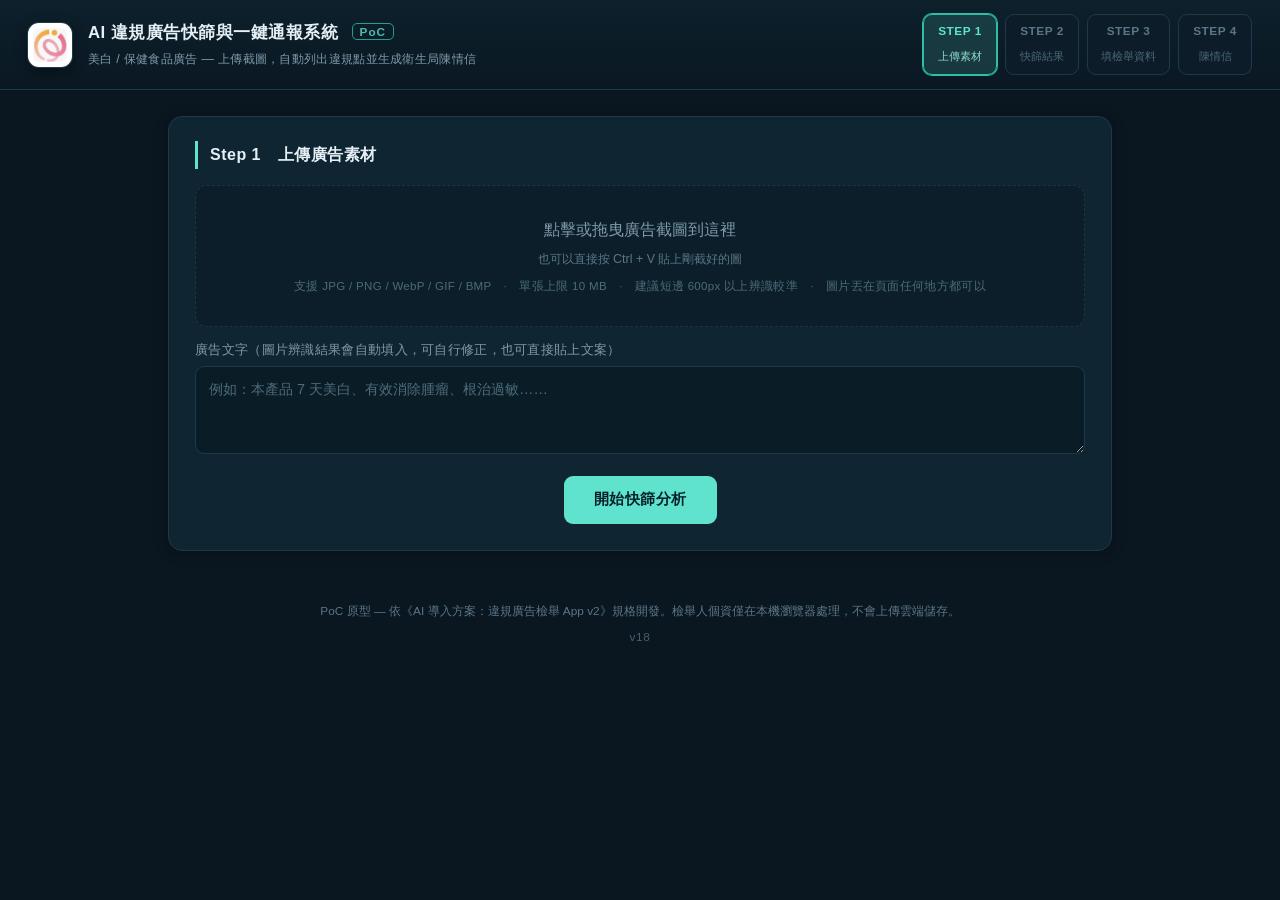
==== commit 7908ebd4: "v18：新增框選辨識，修正換圖後沿用舊文字，補齊 v13–v18 文件 一、框選辨識（新功能）  用滑鼠左鍵在預覽圖上拖出一個框，放開就只辨識那一塊，結果接在「廣告文字」 後面自成一行。同一張圖可重複" ====
--- a/docs/index.html
+++ b/docs/index.html
@@ -54,6 +54,15 @@
         color:var(--muted);cursor:pointer;transition:.2s;background:#0b1e29}
   #drop:hover,#drop.over{border-color:var(--teal-dk);background:#0e2733;color:#a9c9d6}
   #drop small{display:block;margin-top:6px;color:var(--dim);font-size:.78rem}
+  /* 框選辨識：容器要定位，選取框才能疊在圖上 */
+  #previewWrap{position:relative;display:inline-block;margin-top:14px;max-width:100%;line-height:0}
+  #previewWrap img{margin-top:0;display:block}
+  #previewWrap.picking{cursor:crosshair}
+  #selBox{position:absolute;border:2px dashed var(--teal);background:rgba(45,212,191,.14);
+          pointer-events:none;border-radius:4px}
+  #selHint{position:absolute;left:0;right:0;bottom:0;line-height:1.5;
+           font-size:.74rem;color:#cfe9f0;background:rgba(6,20,27,.72);
+           padding:5px 9px;border-radius:0 0 10px 10px;text-align:center}
   #preview{max-width:100%;max-height:320px;margin-top:14px;border-radius:10px;display:none;
            border:1px solid var(--line)}
 
@@ -144,6 +153,7 @@
   .hidden{display:none!important}
   /* 全頁拖曳提示層：出結果後 #drop 會被 Step 2~4 的卡片擠出畫面，
      使用者幾乎一定是把下一張圖丟在結果區，所以整個視窗都要能接。 */
+  .notice .act{display:inline-block;margin-top:9px}
   #dropOverlay{position:fixed;inset:0;z-index:90;display:flex;align-items:flex-start;
     justify-content:center;pointer-events:none;
     /* 只做淡色罩 + 內縮虛線框，不要把整頁蓋黑 —— 使用者要看得見自己丟在哪裡 */
@@ -255,7 +265,11 @@
       <div class="fmt">支援 JPG / PNG / WebP / GIF / BMP　·　單張上限 10 MB　·　建議短邊 600px 以上辨識較準　·　圖片丟在頁面任何地方都可以</div>
     </div>
     <input type="file" id="file" accept="image/png,image/jpeg,image/webp,image/gif,image/bmp" class="hidden">
-    <img id="preview" alt="預覽">
+    <div id="previewWrap" class="hidden">
+      <img id="preview" alt="預覽" draggable="false">
+      <div id="selBox" class="hidden"></div>
+      <div id="selHint">在圖上按住拖曳，可只辨識框選的那一塊</div>
+    </div>
     <div class="ocrbar hidden" id="ocrBar">
       <span id="ocrStatus">—</span>
       <button class="mini" id="ocrBtn" title="用不同的影像處理再讀一次，補回第一次漏掉的字">換一種讀法再補一次</button>
@@ -341,7 +355,7 @@
     <div class="disclaimer">寄送方式：可透過各縣市衛生局線上陳情系統、衛福部食藥署「食品藥物業者登錄平台／陳情檢舉信箱」，或以書面郵寄。列印時會自動把廣告截圖附在信後。</div>
   </div>
 </main>
-<footer>PoC 原型 — 依《AI 導入方案：違規廣告檢舉 App v2》規格開發。檢舉人個資僅在本機瀏覽器處理，不會上傳雲端儲存。<br><span class="ver">v17</span></footer>
+<footer>PoC 原型 — 依《AI 導入方案：違規廣告檢舉 App v2》規格開發。檢舉人個資僅在本機瀏覽器處理，不會上傳雲端儲存。<br><span class="ver">v18</span></footer>
 
 <div id="dropOverlay" class="hidden"><div>放開就開始分析<small>換一張圖不用捲回上面，丟在哪裡都可以</small></div></div>
 
@@ -352,14 +366,18 @@
 const $ = id => document.getElementById(id);
 
 /* 頁面內訊息（取代 alert）：type = err / warn / ok */
-function notify(slot, text, type, autoHideMs) {
+/* action（選用）：{ label, onClick } —— 在訊息下方多一顆按鈕。
+   目前用在「換圖清掉了你手打的文字」時提供還原，不要讓使用者的輸入默默消失。 */
+function notify(slot, text, type, autoHideMs, action) {
   const el = $(slot);
   if (!el) return;
   if (el._t) { clearTimeout(el._t); el._t = null; }
   el.className = 'notice show ' + (type || 'err');
   el.innerHTML = '<button class="x" type="button" title="關閉">✕</button>'
-               + esc(text).replace(/\n/g, '<br>');
+               + esc(text).replace(/\n/g, '<br>')
+               + (action ? '<button class="mini act" type="button">' + esc(action.label) + '</button>' : '');
   el.querySelector('.x').onclick = () => clearNotice(slot);
+  if (action) el.querySelector('.act').onclick = () => { clearNotice(slot); action.onClick(); };
   if (autoHideMs) el._t = setTimeout(() => clearNotice(slot), autoHideMs);
 }
 function clearNotice(slot) {
@@ -1199,6 +1217,8 @@
   if (item) { e.preventDefault(); loadFile(item.getAsFile()); }
 });
 
+initRegionPicker();
+
 const MAX_MB = 10;
 const OK_TYPES = ['image/png', 'image/jpeg', 'image/webp', 'image/gif', 'image/bmp'];
 
@@ -1230,6 +1250,7 @@
     rawDataUrl = reader.result;
     imageB64 = rawDataUrl.split(',')[1];
     const img = $('preview');
+    $('previewWrap').classList.remove('hidden');
     img.style.display = 'block';
     img.onload = () => {
       const w = img.naturalWidth, h = img.naturalHeight;
@@ -1248,7 +1269,12 @@
     // L1：換圖時清掉上一張留下的機器文字與分析結果，只保留使用者自己打的字
     runToken++;
     const ta = $('adText');
-    if (textIsMachine) { ta.value = ''; lastOcrText = ''; textIsMachine = false; }
+    // 換圖一律清掉上一張留下的文字。以前只清機器辨識的結果、保留使用者手打的字，
+    // 結果是丟了新圖卻還拿舊文字去分析 —— 陳情信會引錄 A 圖的文字、附上 B 圖的
+    // 截圖，送出去只會被承辦人剔除。使用者回報的症狀是「要重新整理才會辨識新圖」。
+    // 手打的字不是不重要，所以清掉之後給一顆還原按鈕，而不是默默丟掉。
+    const prevTyped = (!textIsMachine && ta.value.trim()) ? ta.value : '';
+    ta.value = ''; lastOcrText = ''; textIsMachine = false;
     if (productIsMachine) { $('fProduct').value = ''; productIsMachine = false; }
     analysis = null;
     ['resultCard', 'letterCard', 'previewCard'].forEach(id => $(id).classList.add('hidden'));
@@ -1270,14 +1296,22 @@
     // 但只在「廣告文字」是空的時候自動跑。欄位有字而且不是機器填的，代表使用者
     // 自己打過或改過（L1：機器不覆蓋使用者的字），上面的清空邏輯就不會動它；
     // 這時自動分析會拿「上一張圖的文字」去配「這一張圖」，產出的陳情信是錯的。
-    if (!ta.value.trim()) {
-      runAnalysis();
-    } else {
+    // 還原提示要等分析跑完再出 —— runAnalysis() 開頭會 clearNotice('noticeStep1')，
+    // 先貼會被立刻清掉。分析途中若出錯，那則錯誤訊息比還原提示重要，不要蓋掉它。
+    const afterAnalysis = () => {
+      if (!prevTyped) return;
+      if ($('noticeStep1').classList.contains('show')) return;
       notify('noticeStep1',
-             '已載入新圖片，但沒有自動分析 —「廣告文字」是你自己編輯過的，'
-             + '系統不會覆蓋它。要改用新圖重新辨識，請先清空該欄位再按「開始快篩分析」；'
-             + '想沿用現在這段文字的話，直接按分析即可。', 'warn', 10000);
-    }
+             '已清掉上一張圖留下的文字，改用這張新圖重新辨識。'
+             + '（你剛才手動輸入或修改過的內容沒有被丟掉，需要的話按下面還原。）',
+             'ok', 20000,
+             { label: '還原剛才的文字', onClick: () => {
+                 ta.value = prevTyped; textIsMachine = false;
+                 notify('noticeStep1', '已還原剛才的文字。注意：這段文字對應的是上一張圖，'
+                      + '若要改用新圖重新辨識，把欄位清空後再按「開始快篩分析」。', 'warn', 12000);
+               } });
+    };
+    Promise.resolve(runAnalysis()).then(afterAnalysis, afterAnalysis);
   };
   reader.readAsDataURL(f);
 }
@@ -1444,6 +1478,16 @@
 const PHANTOM_MIN_OVERLAP = 0.6;   // bbox 交集要佔較小那個框多少比例
 const PHANTOM_MIN_GAP     = 40;    // 壓制者的信心要高出多少
 const PHANTOM_MAX_CONF    = 60;    // 只有本身信心夠低的才可能被丟
+/* 兩行都讀爛時（信心相當、都很低），信心差判不出誰是幻覺。這時改看範圍：
+   幻覺是同一塊區域的「子假設」，框一定比真的那行小而且被包在裡面。
+   實測 R6：conf 0 的「可寺咆合」(3850 px²) 完全落在同樣 conf 0 的
+   「黑豆玥物飲」(11250 px²) 裡面，面積比 2.92。 */
+const PHANTOM_TIE_CONF    = 20;    // 信心差在這個範圍內才算「相當」
+const PHANTOM_AREA_RATIO  = 2;     // 對方框要大這麼多倍才判它是本尊
+
+function bboxArea(b) {
+  return Math.max(0, b.x1 - b.x0) * Math.max(0, b.y1 - b.y0);
+}
 
 function bboxOverlap(a, b) {
   const w = Math.min(a.x1, b.x1) - Math.max(a.x0, b.x0);
@@ -1459,12 +1503,136 @@
   if (lines.length < 2) return (data && data.text) || '';
   const keep = lines.filter(l => {
     if (!l.bbox || l.confidence >= PHANTOM_MAX_CONF) return true;
-    return !lines.some(o => o !== l && o.bbox
-      && o.confidence - l.confidence >= PHANTOM_MIN_GAP
-      && bboxOverlap(l.bbox, o.bbox) >= PHANTOM_MIN_OVERLAP);
+    return !lines.some(o => {
+      if (o === l || !o.bbox) return false;
+      if (bboxOverlap(l.bbox, o.bbox) < PHANTOM_MIN_OVERLAP) return false;
+      if (o.confidence - l.confidence >= PHANTOM_MIN_GAP) return true;
+      // 信心分不出高下時看範圍。差距中等（20~40）就兩個都留著，寧可多一行亂碼
+      if (Math.abs(o.confidence - l.confidence) > PHANTOM_TIE_CONF) return false;
+      return bboxArea(o.bbox) >= bboxArea(l.bbox) * PHANTOM_AREA_RATIO;
+    });
   });
   if (keep.length === lines.length) return data.text || '';
   return keep.map(l => (l.text || '').replace(/\s+$/, '')).join('\n');
+}
+
+/* ============ 框選辨識 ============
+   整張圖一起讀，常常會把不相干的區塊（頁尾、浮水印、旁邊的留言）也讀進來；
+   密集的資訊圖表更是整片糊掉（R9 那張整體信心只有 44）。
+   用左鍵在預覽圖上拖出一塊，就只辨識那一塊 —— 而且裁切後可以單獨放大到
+   tesseract 對 CJK 的舒適區，準確度通常比整張讀好很多。
+   同一張圖可以重複框選，每次的結果各自成一行接在「廣告文字」後面。 */
+let selStart = null, selBusy = false;
+
+function selPointOf(e) {
+  const r = $('preview').getBoundingClientRect();
+  return { x: Math.min(Math.max(e.clientX - r.left, 0), r.width),
+           y: Math.min(Math.max(e.clientY - r.top, 0), r.height),
+           dw: r.width, dh: r.height };
+}
+function selDraw(a, b) {
+  const box = $('selBox');
+  const x = Math.min(a.x, b.x), y = Math.min(a.y, b.y);
+  const w = Math.abs(a.x - b.x), h = Math.abs(a.y - b.y);
+  box.style.left = x + 'px'; box.style.top = y + 'px';
+  box.style.width = w + 'px'; box.style.height = h + 'px';
+  box.classList.remove('hidden');
+  return { x: x, y: y, w: w, h: h, dw: a.dw, dh: a.dh };
+}
+
+function initRegionPicker() {
+  const wrap = $('previewWrap');
+  if (!wrap) return;
+  wrap.addEventListener('dragstart', e => e.preventDefault());   // 別觸發原生圖片拖曳
+  wrap.addEventListener('pointerdown', e => {
+    if (e.button !== 0 || !rawDataUrl || selBusy) return;         // 只收滑鼠左鍵
+    e.preventDefault();
+    selStart = selPointOf(e);
+    wrap.classList.add('picking');
+    try { wrap.setPointerCapture(e.pointerId); } catch (_) {}
+  });
+  wrap.addEventListener('pointermove', e => {
+    if (selStart) selDraw(selStart, selPointOf(e));
+  });
+  const finish = e => {
+    if (!selStart) return;
+    const start = selStart;
+    selStart = null;
+    wrap.classList.remove('picking');
+    try { wrap.releasePointerCapture(e.pointerId); } catch (_) {}
+    const r = selDraw(start, selPointOf(e));
+    $('selBox').classList.add('hidden');
+    // 太小的多半是誤觸或想點一下，不是要框選
+    if (r.w < 16 || r.h < 12) return;
+    ocrRegion(r);
+  };
+  wrap.addEventListener('pointerup', finish);
+  wrap.addEventListener('pointercancel', () => {
+    selStart = null; wrap.classList.remove('picking'); $('selBox').classList.add('hidden');
+  });
+}
+
+async function ocrRegion(r) {
+  if (selBusy) return;
+  selBusy = true;
+  const myToken = runToken;
+  try {
+    ocrMsg('辨識框選區域…', true);
+    const img = await loadImg(rawDataUrl);
+    // 顯示座標 → 原圖座標
+    const fx = img.naturalWidth / r.dw, fy = img.naturalHeight / r.dh;
+    const cx = Math.round(r.x * fx), cy = Math.round(r.y * fy);
+    const cw = Math.round(r.w * fx), ch = Math.round(r.h * fy);
+    if (cw < 4 || ch < 4) { ocrMsg('框選範圍太小，請框大一點。'); return; }
+    // 小塊放大到約 900px 寬，但受總像素上限約束（大圖放大會把分頁吃爆）
+    let scale = Math.max(1, Math.min(4, Math.round(900 / cw)));
+    scale = Math.max(1, Math.min(scale, Math.sqrt(12e6 / (cw * ch))));
+    const c = document.createElement('canvas');
+    c.width = Math.round(cw * scale); c.height = Math.round(ch * scale);
+    const g = c.getContext('2d');
+    g.imageSmoothingQuality = 'high';
+    g.drawImage(img, cx, cy, cw, ch, 0, 0, c.width, c.height);
+    const url = c.toDataURL('image/png');
+    c.width = c.height = 0;                       // 及早釋放，別留著上億像素的 canvas
+
+    const worker = await getTessWorker();
+    tessProgress = m => {
+      if (m.status === 'recognizing text')
+        ocrMsg('辨識框選區域… ' + Math.round((m.progress || 0) * 100) + '%', true);
+    };
+    const { data } = await worker.recognize(url);
+    tessProgress = null;
+    if (myToken !== runToken) return;             // 辨識途中換過圖，結果作廢
+    const got = tidyCJK(textWithoutPhantomLines(data));
+    if (!got) {
+      ocrMsg('這一塊沒有辨識到文字 — 框大一點，或改框字比較清楚的地方。');
+      return;
+    }
+    const added = appendAdText(got);
+    ocrMsg((added ? '✅ 框選區域辨識出 ' + charCount(got) + ' 個字，已接在「廣告文字」後面'
+                  : '這一塊的文字剛才已經加過了，沒有重複加入')
+         + '（辨識信心 ' + Math.round(data.confidence) + '）。可以繼續框下一塊，'
+         + '框完按「開始快篩分析」。');
+  } catch (e) {
+    tessProgress = null;
+    ocrMsg('框選辨識失敗：' + e.message);
+  } finally {
+    selBusy = false;
+  }
+}
+
+/* 每次框選的結果各自成一行接在後面。重複框到同一塊就不重覆加。 */
+function appendAdText(text) {
+  const ta = $('adText');
+  const cur = ta.value.replace(/[ \t\n]+$/, '');
+  const t = text.trim();
+  if (!t) return false;
+  if (cur && cur.split('\n').some(l => l.trim() === t)) return false;
+  ta.value = cur ? cur + '\n' + t : t;
+  lastOcrText = ta.value;
+  // 框選是使用者主動挑的，背景補讀不要把它蓋掉
+  textIsMachine = false;
+  return true;
 }
 
 async function doOCR(auto, enhance) {
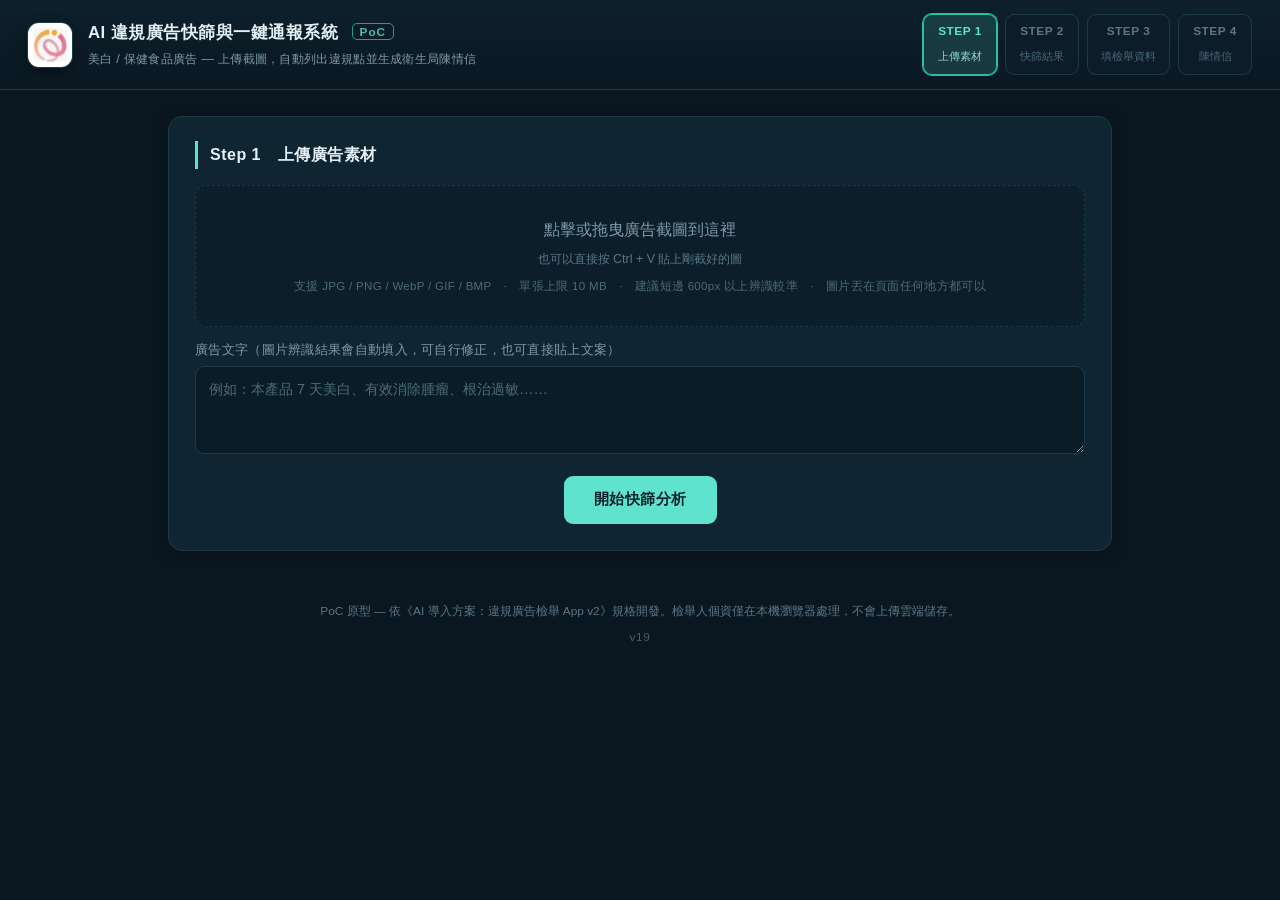
==== commit bf13fe20: "v19：線上版補上多趟補讀，修好被 early return 連帶壓住的兩個缺陷 缺了什麼  exe 模式有兩條補讀路徑：serverOcrVariants 用不同前處理讓 Windows OCR 再" ====
--- a/docs/index.html
+++ b/docs/index.html
@@ -355,7 +355,7 @@
     <div class="disclaimer">寄送方式：可透過各縣市衛生局線上陳情系統、衛福部食藥署「食品藥物業者登錄平台／陳情檢舉信箱」，或以書面郵寄。列印時會自動把廣告截圖附在信後。</div>
   </div>
 </main>
-<footer>PoC 原型 — 依《AI 導入方案：違規廣告檢舉 App v2》規格開發。檢舉人個資僅在本機瀏覽器處理，不會上傳雲端儲存。<br><span class="ver">v18</span></footer>
+<footer>PoC 原型 — 依《AI 導入方案：違規廣告檢舉 App v2》規格開發。檢舉人個資僅在本機瀏覽器處理，不會上傳雲端儲存。<br><span class="ver">v19</span></footer>
 
 <div id="dropOverlay" class="hidden"><div>放開就開始分析<small>換一張圖不用捲回上面，丟在哪裡都可以</small></div></div>
 
@@ -1337,6 +1337,7 @@
 
 /* 縮放圖片。實測「無條件放大」反而會讓辨識變差（插補會把筆畫糊掉），
    所以預設 1 倍原圖；只有在字太少、疑似小圖時才放大重試一次。 */
+const MAX_CANVAS_PX = 12e6;   // 放大後的總像素上限，見 prepare()
 const MAX_SIDE = 4000;   // 超過這個尺寸才縮小，純粹避免超大圖跑太慢
 
 function loadImg(dataUrl) {
@@ -1377,6 +1378,12 @@
 
 /* 縮放並選擇性套用前處理，回傳 dataURL */
 function prepare(img, scale, enhance) {
+  // 放大受總像素上限約束。4000×3000 的原圖乘 2 就是 9600 萬像素、約 384 MB 的
+  // RGBA，再 toDataURL 會產出上百 MB 的字串——分頁直接 OOM，iOS Safari 更是
+  // 超過 1670 萬像素就回空白 canvas。縮小（scale<1）不受影響。
+  const px = img.naturalWidth * img.naturalHeight;
+  if (scale > 1 && px * scale * scale > MAX_CANVAS_PX)
+    scale = Math.max(1, Math.sqrt(MAX_CANVAS_PX / px));
   const c = document.createElement('canvas');
   c.width = Math.round(img.naturalWidth * scale);
   c.height = Math.round(img.naturalHeight * scale);
@@ -1908,30 +1915,73 @@
   return merged;
 }
 
+/* 純瀏覽器模式的多趟補讀。
+   exe 模式靠 serverOcrVariants 用 Windows OCR 對不同前處理各讀一趟；線上版
+   沒有那條路，這裡用同一套前處理讓 tesseract 再讀，補回第一趟漏掉的字。
+
+   實測 17 張圖：六張合成測試圖原圖就讀滿了，多跑兩趟一個關鍵字都沒多；
+   但使用者實際丟進來的真實廣告截圖有兩張是 0 → 1
+   （「不易形成體脂肪」靠 2 倍放大讀到、「漢方」靠對比拉伸讀到）。
+   真實廣告版面雜、對比差、字疊在照片上，正是需要補讀的那一群。
+   代價是每張多約 1.5 秒（大圖到 4.5 秒），所以放在背景、出結果之後才跑。 */
+async function browserOcrVariants(baseText) {
+  if (!rawDataUrl) return baseText;
+  const img = await loadImg(rawDataUrl);
+  const small = Math.min(img.naturalWidth, img.naturalHeight) < 700;
+  const passes = small ? [[2, false], [2, true]] : [[2, true]];
+  let merged = baseText;
+  const worker = await getTessWorker();
+  for (let i = 0; i < passes.length; i++) {
+    if (myTokenStale()) return merged;
+    const scale = passes[i][0], enhance = passes[i][1];
+    try {
+      ocrMsg('背景補讀中：換一種影像處理再辨識（' + (i + 1) + '/' + passes.length + '）…', true);
+      const d = await worker.recognize(prepare(img, scale, enhance));
+      if (myTokenStale()) return merged;
+      const got = tidyCJK(textWithoutPhantomLines(d.data));
+      if (charCount(got) >= 4) merged = mergeOcrText(merged, got);
+    } catch (e) { /* 單一變體失敗不影響其他趟 */ }
+  }
+  return merged;
+}
+
 /* 分析完成後，背景再用瀏覽器 OCR 讀一次做交叉比對。
    Windows OCR 有時會把關鍵字吃掉（例如「改善心血管疾病」讀成「改」），
    兩套引擎互補可以把漏掉的違規補回來。 */
 async function crossCheckWithBrowserOCR() {
-  if (standalone) return;                      // 純瀏覽器模式本來就只有這一套引擎
   if (aiEnabled || gKeyGet()) return;          // AI 模式直接看圖，不需要
-  if (!imageB64 || serverOcr !== true) return; // 只有走過 Windows OCR 才需要補
+  if (!rawDataUrl) return;                     // 純文字輸入沒有圖可以補讀
+  if (!standalone && serverOcr !== true) return;  // exe 模式：只有走過 Windows OCR 才需要補
   const ta = $('adText');
   if (!textIsMachine) return;                  // 使用者已經自己改過字，不要動
   const myToken = runToken;
   _bgToken = runToken;
   const beforeText = ta.value.trim();
-
   const before = (analysis && analysis.violations || []).length;
+  // 補讀途中會把狀態列改成「背景補讀中…」，跑完要還原，否則轉圈會一直留著
+  const ocrBarBefore = $('ocrStatus').innerHTML;
+  let touchedBar = false;
+
   try {
-    // 先用不同前處理讓 Windows OCR 再讀幾趟——比下載瀏覽器辨識模型快得多
-    ocrMsg('背景補讀中：調整圖片後再辨識一次…', true);
-    const widened = await serverOcrVariants(ta.value);
-    if (myToken !== runToken || !textIsMachine) return;
-    if (widened !== ta.value) { ta.value = widened; lastOcrText = widened; }
-
-    ocrMsg('背景交叉比對中：用瀏覽器 OCR 再讀一次，避免漏字…', true);
-    await runOCR(false);
-    if (myToken !== runToken || !textIsMachine) return;   // 換過圖、或使用者中途改了字
+    if (standalone) {
+      // 線上版只有 tesseract 一套引擎，沒有「換另一套引擎」可比對，
+      // 改用不同前處理多讀幾趟來補。
+      touchedBar = true;
+      const widened = await browserOcrVariants(ta.value);
+      if (myToken !== runToken || !textIsMachine) return;
+      if (widened !== ta.value) { ta.value = widened; lastOcrText = widened; }
+    } else {
+      // 先用不同前處理讓 Windows OCR 再讀幾趟——比下載瀏覽器辨識模型快得多
+      touchedBar = true;
+      ocrMsg('背景補讀中：調整圖片後再辨識一次…', true);
+      const widened = await serverOcrVariants(ta.value);
+      if (myToken !== runToken || !textIsMachine) return;
+      if (widened !== ta.value) { ta.value = widened; lastOcrText = widened; }
+
+      ocrMsg('背景交叉比對中：用瀏覽器 OCR 再讀一次，避免漏字…', true);
+      await runOCR(false);
+      if (myToken !== runToken || !textIsMachine) return;   // 換過圖、或使用者中途改了字
+    }
     if (ta.value.trim() === beforeText) return;           // 沒有補到新文字
     const data = await postAnalyze(null, null, ta.value);
     if (myToken !== runToken) return;
@@ -1946,21 +1996,27 @@
            + ' 項違規（合計 ' + after + ' 項），上方結果已更新'
            + (letterShown ? '，下方陳情信也已重新生成。' : '。'), 'ok', 9000);
     }
-    // 辨識本身不可靠時，這件事比「補抓到幾項」重要，放最後發以免被蓋掉
-    if (lastOcrConfidence !== null && lastOcrConfidence < UNSTABLE_OCR_CONF) {
+  } catch (e) {
+    ocrMsg('（背景補讀未完成：' + e.message + '，不影響上方結果）');
+    touchedBar = false;
+  } finally {
+    // 不論從哪一條路徑離開，都不能讓「背景補讀中…」的轉圈留在畫面上。
+    // 這個函式有多處提早 return（換過圖、使用者改了字、沒補到新文字），
+    // 以前那些路徑都會把 spinner 留著轉，看起來像卡住。
+    if (touchedBar && myToken === runToken) $('ocrStatus').innerHTML = ocrBarBefore;
+    // 辨識本身不可靠時一定要講。以前這段寫在函式尾端，而 standalone 在第一行
+    // 就 return 了——線上版（唯一 100% 靠瀏覽器 OCR 的那一版）反而永遠看不到。
+    if (myToken === runToken && lastOcrConfidence !== null
+        && lastOcrConfidence < UNSTABLE_OCR_CONF) {
       notify('noticeStep1',
         '這張圖的文字辨識不可靠（辨識信心 ' + Math.round(lastOcrConfidence) + '%，'
         + '一般清晰的廣告圖在 80% 以上）。圖上的字太小或太密，'
         + '下方「廣告文字」很可能有大量錯字。\n'
-        + '建議改用這些方式取得正確文字：\n'
-        + '一、用 Win + Shift + S 截圖後，在跳出的「剪取工具」視窗點「文字動作」複製文字。\n'
-        + '二、把原圖放大、或改截解析度較高的版本再上傳。\n'
-        + '三、直接把廣告文案貼到「廣告文字」欄位。\n'
+        + '建議：用滑鼠左鍵在預覽圖上框選要看的那一塊單獨辨識，通常準得多；'
+        + '或改用解析度較高的原圖；或直接把廣告文案貼到「廣告文字」欄位。\n'
         + '★ 陳情信會引述這段文字當作違規事證，請務必核對後再送件。',
         'warn');
     }
-  } catch (e) {
-    ocrMsg('（背景交叉比對未完成：' + e.message + '，不影響上方結果）');
   }
 }
 
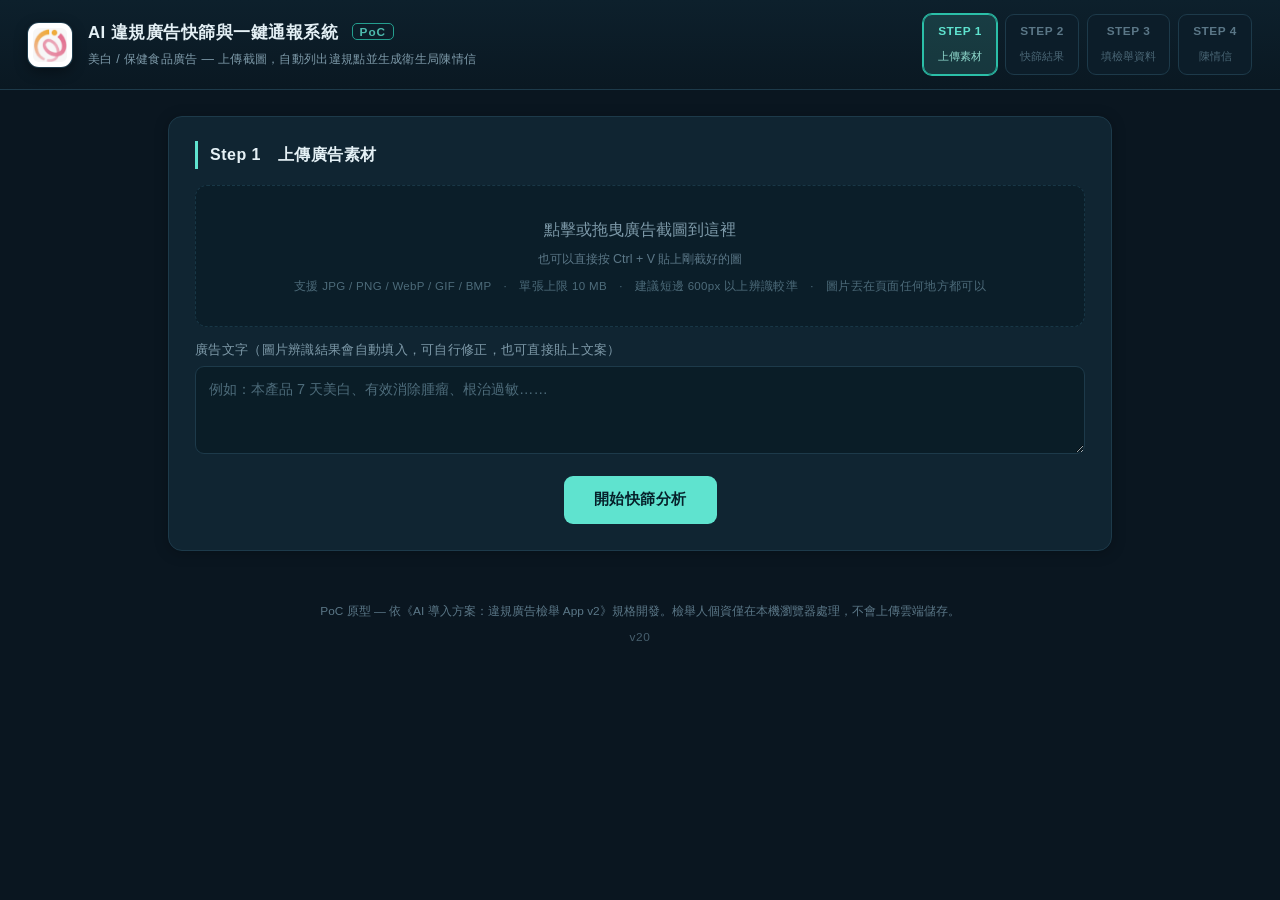
==== commit 5048ce02: "v20：確立網頁版為唯一維護路徑，exe 從 git 全部歷史移除 為什麼放棄 exe  不是「用不到」，是留著會產出比較差的結果。那顆 exe 是 v6 建的，之後從未重建， 封裝的 backend" ====
--- a/docs/index.html
+++ b/docs/index.html
@@ -355,7 +355,7 @@
     <div class="disclaimer">寄送方式：可透過各縣市衛生局線上陳情系統、衛福部食藥署「食品藥物業者登錄平台／陳情檢舉信箱」，或以書面郵寄。列印時會自動把廣告截圖附在信後。</div>
   </div>
 </main>
-<footer>PoC 原型 — 依《AI 導入方案：違規廣告檢舉 App v2》規格開發。檢舉人個資僅在本機瀏覽器處理，不會上傳雲端儲存。<br><span class="ver">v19</span></footer>
+<footer>PoC 原型 — 依《AI 導入方案：違規廣告檢舉 App v2》規格開發。檢舉人個資僅在本機瀏覽器處理，不會上傳雲端儲存。<br><span class="ver">v20</span></footer>
 
 <div id="dropOverlay" class="hidden"><div>放開就開始分析<small>換一張圖不用捲回上面，丟在哪裡都可以</small></div></div>
 
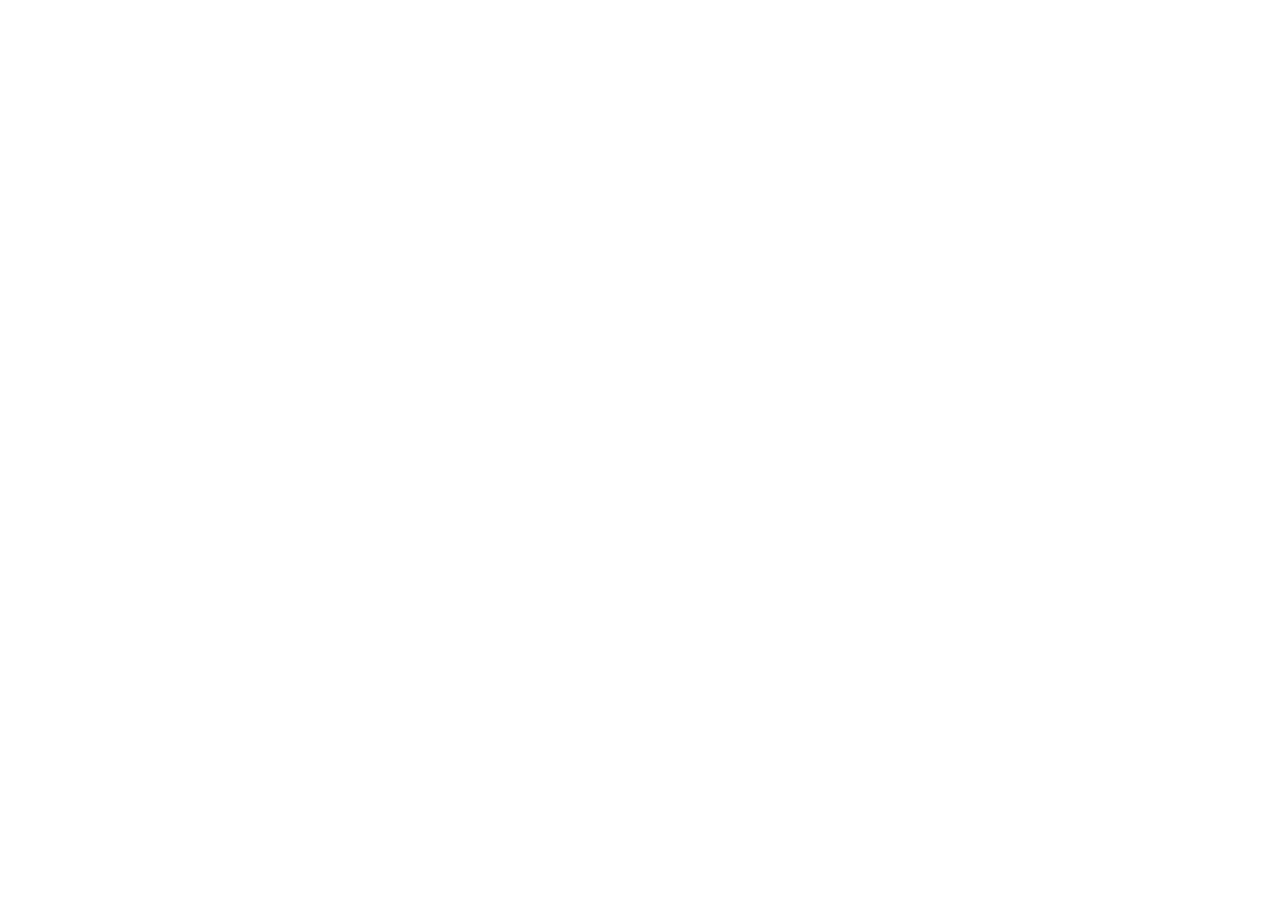
==== commit b9564c03: "GitHub Pages 轉址到 https://taihao-ai-games.web.app/aiad/index.html 本專案已搬遷到內部 Gitea 維護，這個 repo 不再更新（內容停" ====
--- a/docs/index.html
+++ b/docs/index.html
@@ -1,2501 +1,70 @@
-<!DOCTYPE html>
+<!doctype html>
 <html lang="zh-Hant">
 <head>
-<meta charset="UTF-8">
-<meta name="viewport" content="width=device-width, initial-scale=1">
-<title>違規廣告快篩</title>
-<link rel="icon" type="image/png" href="[data-uri]">
+<meta charset="utf-8">
+<meta name="viewport" content="width=device-width,initial-scale=1">
+<title>違規廣告快篩 · 已搬家</title>
+
+<!-- 這一頁是「舊網址的轉址頁」，不是應用程式本體。
+     GitHub Pages 是純靜態主機，沒有 301／302 可以設，所以轉址只能靠
+     meta refresh + JS，並用 rel=canonical 告訴搜尋引擎正主是誰。
+
+     套用方式（等改版告一段落再做）：
+       copy deploy\github-pages-redirect.html docs\index.html
+       git add docs\index.html && git commit -m "GitHub Pages 轉址到 taihao-ai-games.web.app/aiad"
+       git push
+     套用後 https://pyhsu-cyber.github.io/AI-Powered-Ad-Screening/ 會自動跳到新網址。
+     docs\regulations.json 留著沒關係（沒有頁面會再讀它），要刪也可以。 -->
+<link rel="canonical" href="https://taihao-ai-games.web.app/aiad/index.html">
+<meta http-equiv="refresh" content="0; url=https://taihao-ai-games.web.app/aiad/index.html">
+<meta name="robots" content="noindex,follow">
+
 <style>
-/* AI 違規廣告快篩 — 介面樣式
-   設計語言參考 設計素材/visual.png（深色主題 + 青綠強調色）
-   改完請執行 build.py 重新產生 ../static/index.html */
-:root{
-    --bg:#0a1620; --bg2:#0e1e2a; --panel:#102532; --panel2:#0c1d28;
-    --line:#1d3a4a; --line2:#27506480;
-    --text:#e4f0f5; --muted:#7d99a8; --dim:#5b7787;
-    --teal:#5fe3cf; --teal-dk:#2bbfa8; --teal-glow:#5fe3cf26;
-    --danger:#ff6b63; --warn:#f5b13d; --ok:#4ade80;
-    --paper:#ffffff; --ink:#1b2a33;
+  :root{ --ink:#001642; --pink:#ef9bb0; --amber:#f6b255; }
+  *{box-sizing:border-box}
+  html,body{margin:0;padding:0;height:100%}
+  body{
+    display:flex;align-items:center;justify-content:center;
+    background:var(--ink);
+    background-image:radial-gradient(900px 520px at 80% -10%,rgba(246,178,85,.16),transparent 60%),
+                     radial-gradient(760px 460px at 6% 110%,rgba(239,155,176,.16),transparent 60%);
+    color:#fff;
+    font-family:"Noto Sans TC","PingFang TC","Microsoft JhengHei",system-ui,-apple-system,"Segoe UI",sans-serif;
+    line-height:1.7;padding:24px;
   }
-  *{box-sizing:border-box;margin:0;padding:0}
-  body{font-family:"Microsoft JhengHei","Segoe UI",sans-serif;background:var(--bg);color:var(--text);
-       line-height:1.7;-webkit-font-smoothing:antialiased}
-
-  /* ---------- 頂部列 ---------- */
-  header{background:linear-gradient(180deg,#0d202c,#0a1822);border-bottom:1px solid var(--line);
-         padding:14px 28px;display:flex;align-items:center;gap:16px;flex-wrap:wrap}
-  header .logo{width:44px;height:44px;flex:none;background:#fff;border-radius:11px;padding:5px;
-               box-shadow:0 0 0 1px var(--line),0 4px 14px #0006}
-  header h1{font-size:1.05rem;letter-spacing:.5px;font-weight:700}
-  header h1 small{color:var(--teal);border:1px solid var(--teal-dk);border-radius:5px;
-                  padding:1px 7px;font-size:.6em;margin-left:8px;vertical-align:2px;letter-spacing:1px}
-  header p{color:var(--muted);font-size:.78rem;margin-top:2px;letter-spacing:.3px}
-
-  /* 步驟指示 */
-  #steps{margin-left:auto;display:flex;gap:8px;flex-wrap:wrap}
-  #steps .st{border:1px solid var(--line);background:#0c1d29;border-radius:9px;
-             padding:6px 13px;text-align:center;min-width:74px;transition:.25s}
-  #steps .st b{display:block;font-size:.74rem;color:var(--dim);font-weight:600;letter-spacing:.5px}
-  #steps .st i{font-style:normal;font-size:.66rem;color:#4a6675}
-  #steps .st.on{border-color:var(--teal-dk);background:var(--teal-glow);box-shadow:0 0 0 1px var(--teal-dk)}
-  #steps .st.on b{color:var(--teal)} #steps .st.on i{color:#8fd8cc}
-
-  main{max-width:980px;margin:26px auto;padding:0 18px}
-
-  /* ---------- 卡片 ---------- */
-  .card{background:var(--panel);border:1px solid var(--line);border-radius:14px;
-        padding:24px 26px;margin-bottom:18px;box-shadow:0 2px 14px #00000040}
-  .card h2{font-size:1rem;color:var(--text);margin-bottom:16px;padding-left:12px;
-           border-left:3px solid var(--teal);letter-spacing:.5px}
-
-
-  /* ---------- 上傳區 ---------- */
-  #drop{border:1.5px dashed var(--line2);border-radius:12px;padding:30px;text-align:center;
-        color:var(--muted);cursor:pointer;transition:.2s;background:#0b1e29}
-  #drop:hover,#drop.over{border-color:var(--teal-dk);background:#0e2733;color:#a9c9d6}
-  #drop small{display:block;margin-top:6px;color:var(--dim);font-size:.78rem}
-  /* 框選辨識：容器要定位，選取框才能疊在圖上 */
-  #previewWrap{position:relative;display:inline-block;margin-top:14px;max-width:100%;line-height:0}
-  #previewWrap img{margin-top:0;display:block}
-  #previewWrap.picking{cursor:crosshair}
-  #selBox{position:absolute;border:2px dashed var(--teal);background:rgba(45,212,191,.14);
-          pointer-events:none;border-radius:4px}
-  #selHint{position:absolute;left:0;right:0;bottom:0;line-height:1.5;
-           font-size:.74rem;color:#cfe9f0;background:rgba(6,20,27,.72);
-           padding:5px 9px;border-radius:0 0 10px 10px;text-align:center}
-  #preview{max-width:100%;max-height:320px;margin-top:14px;border-radius:10px;display:none;
-           border:1px solid var(--line)}
-
-  /* ---------- 表單 ---------- */
-  textarea,input,select{width:100%;padding:10px 13px;border:1px solid var(--line);border-radius:9px;
-        font:inherit;font-size:.9rem;background:#0a1d27;color:var(--text);transition:.15s}
-  textarea:focus,input:focus,select:focus{outline:none;border-color:var(--teal-dk);
-        box-shadow:0 0 0 3px var(--teal-glow)}
-  textarea::placeholder,input::placeholder{color:#4d6b7a}
-  select option{background:#0e2430;color:var(--text)}
-  textarea{resize:vertical;min-height:88px;line-height:1.8}
-  label{font-size:.8rem;color:var(--muted);display:block;margin:12px 0 5px;letter-spacing:.3px}
-  .row{display:flex;gap:14px;flex-wrap:wrap}
-  .row>div{flex:1;min-width:210px}
-
-  /* ---------- 按鈕 ---------- */
-  button{background:var(--teal);color:#06202a;border:none;border-radius:9px;padding:11px 30px;
-         font:inherit;font-size:.93rem;font-weight:700;cursor:pointer;transition:.18s;letter-spacing:.5px}
-  button:hover{background:#7cf0de;box-shadow:0 0 18px #5fe3cf40}
-  button:disabled{background:#2a4a55;color:#6b8a96;cursor:wait;box-shadow:none}
-  button.secondary{background:transparent;color:var(--teal);border:1px solid var(--teal-dk);font-weight:600}
-  button.secondary:hover{background:var(--teal-glow);box-shadow:none}
-  button.mini{background:transparent;color:var(--teal);border:1px solid var(--teal-dk);
-              padding:5px 13px;font-size:.76rem;border-radius:7px;font-weight:600}
-  button.mini:hover{background:var(--teal);color:#06202a;box-shadow:none}
-  .center{text-align:center;margin:8px 0 2px}
-
-  /* ---------- 違規項目 ---------- */
-  .vio{border:1px solid var(--line);border-left:4px solid var(--danger);border-radius:10px;
-       padding:15px 17px;margin-bottom:12px;background:#1a1416}
-  .vio.type-誇大不實{border-left-color:var(--warn);background:#1c1810}
-  .vio .quote{font-weight:700;font-size:1rem;color:#fff}
-  .vio .tag{display:inline-block;font-size:.7rem;padding:2px 10px;border-radius:20px;color:#1a0f0f;
-            background:var(--danger);margin-left:8px;vertical-align:middle;font-weight:700}
-  .vio.type-誇大不實 .tag{background:var(--warn)}
-  .vio .law{margin-top:9px;font-size:.84rem;background:#0d1f2a;border:1px solid var(--line);
-            border-radius:8px;padding:10px 13px;color:#a8c3cf}
-  .vio .law b{color:var(--text)}
-  .vio .law a{color:var(--teal);text-decoration:none;border-bottom:1px dotted var(--teal-dk)}
-  .vio .conf{font-size:.74rem;color:var(--dim);margin-top:7px;
-             display:flex;align-items:center;gap:8px;flex-wrap:wrap}
-  /* 健康食品許可證比對面板 */
-  #hfCard{border:1px solid var(--line2);border-left:4px solid var(--teal);border-radius:10px;
-          padding:13px 15px;margin-bottom:14px;background:#0c2029;font-size:.85rem}
-  #hfCard.bad{border-left-color:var(--danger);background:#1f1214}
-  #hfCard.miss{border-left-color:var(--warn);background:#1c1810}
-  #hfCard h4{margin:0 0 8px;font-size:.92rem;color:var(--teal)}
-  #hfCard.bad h4{color:var(--danger)}
-  #hfCard.miss h4{color:var(--warn)}
-  #hfCard dl{display:grid;grid-template-columns:auto 1fr;gap:4px 12px;margin:0}
-  #hfCard dt{color:var(--dim);white-space:nowrap}
-  #hfCard dd{margin:0;color:var(--text)}
-  #hfCard .claim{margin-top:9px;padding:9px 11px;border-radius:8px;background:#0d1f2a;
-                 border:1px solid var(--line);white-space:pre-wrap;line-height:1.65}
-  #hfCard .src{margin-top:8px;font-size:.74rem;color:var(--dim)}
-  #hfCard a{color:var(--teal);text-decoration:none;border-bottom:1px dotted var(--teal-dk)}
-  .ev{font-size:.68rem;font-weight:700;padding:1px 8px;border-radius:20px;
-      letter-spacing:.3px;white-space:nowrap;cursor:help}
-  .ev-c{background:#0d2b26;color:var(--ok);border:1px solid #1f5f52}
-  .ev-o{background:#0c2029;color:#8fd0e0;border:1px solid #2a5468}
-  .ev-i{background:#2a2109;color:var(--warn);border:1px solid #5c4715}
-  .evsrc{font-size:.7rem;color:#4d6b7a;flex:1;min-width:160px}
-
-  .meta{display:flex;gap:26px;flex-wrap:wrap;font-size:.88rem;margin-bottom:14px;
-        background:#0c1f2a;border:1px solid var(--line);border-radius:10px;padding:12px 16px}
-  .meta span{color:var(--muted)}
-  .meta b{color:var(--text)}
-  .risk{font-weight:700}
-  .risk.高{color:var(--danger)} .risk.中{color:var(--warn)}
-  .risk.低,.risk.無明顯違規{color:var(--ok)}
-
-  /* ---------- 陳情信：暗背景上的白紙 ---------- */
-  #letterPreview{white-space:pre-wrap;background:var(--paper);color:var(--ink);
-        border-radius:10px;padding:34px 38px;font-size:.92rem;
-        font-family:"Microsoft JhengHei",serif;box-shadow:0 6px 26px #0007;line-height:1.9}
-
-  .disclaimer{font-size:.77rem;color:var(--dim);margin-top:16px;
-              border-top:1px solid var(--line);padding-top:11px}
-  #spinner{display:none;text-align:center;color:var(--muted);padding:16px;font-size:.87rem}
-  /* 這是整份樣式表唯一的隱藏開關，必須贏過所有 display 宣告，所以要 !important。
-     不加的話會踩到兩個坑（都真的發生過）：
-       1. ID 規則勝出 —— #dropOverlay{display:flex} 是 (1,0,0)、.hidden 是 (0,1,0)，
-          遮罩從載入起就一直蓋在畫面上，hidden class 完全沒作用。
-       2. 同特異度、後定義者勝出 —— .ocrbar{display:flex} 寫在 .hidden 後面，
-          所以 OCR 狀態列在還沒選圖片時就顯示著「—」。
-     列印不受影響：@media print 用的是 ID 特異度 + !important（#previewCard、
-     #printAttach），(1,0,0) 仍然贏過這裡的 (0,1,0)。 */
-  .hidden{display:none!important}
-  /* 全頁拖曳提示層：出結果後 #drop 會被 Step 2~4 的卡片擠出畫面，
-     使用者幾乎一定是把下一張圖丟在結果區，所以整個視窗都要能接。 */
-  .notice .act{display:inline-block;margin-top:9px}
-  #dropOverlay{position:fixed;inset:0;z-index:90;display:flex;align-items:flex-start;
-    justify-content:center;pointer-events:none;
-    /* 只做淡色罩 + 內縮虛線框，不要把整頁蓋黑 —— 使用者要看得見自己丟在哪裡 */
-    background:rgba(6,20,27,.28);
-    box-shadow:inset 0 0 0 3px var(--teal-dk),inset 0 0 0 14px rgba(6,20,27,.28)}
-  #dropOverlay>div{margin-top:34px;border:1.5px solid var(--teal-dk);border-radius:999px;
-    padding:12px 26px;text-align:center;font-size:.95rem;color:var(--teal);
-    background:rgba(9,28,37,.94);box-shadow:0 8px 24px rgba(0,0,0,.45)}
-  #dropOverlay small{display:block;margin-top:3px;font-size:.78rem;color:var(--dim)}
-  footer{text-align:center;color:var(--dim);font-size:.74rem;padding:24px}
-  /* 版號要看得到 —— 使用者回報問題時說不出自己在跑哪一版，就無從重現 */
-  footer .ver{display:inline-block;margin-top:6px;opacity:.75;letter-spacing:.05em}
-
-  /* ---------- OCR 狀態列 / 進階設定 ---------- */
-  .ocrbar{display:flex;align-items:center;gap:12px;flex-wrap:wrap;margin-top:13px;padding:10px 14px;
-          border-radius:10px;background:#0c2029;border:1px solid var(--line2);
-          font-size:.82rem;color:#9fc6d2}
-  .ocrbar span{flex:1;min-width:200px}
-  .spin{display:inline-block;width:12px;height:12px;border:2px solid #24505f;
-        border-top-color:var(--teal);border-radius:50%;animation:sp .8s linear infinite;
-        vertical-align:-2px;margin-right:7px}
-  @keyframes sp{to{transform:rotate(360deg)}}
-  .hint{font-size:.77rem;color:var(--dim);margin-top:9px}
-  .hint a{color:var(--teal)}
-  details.cfg{background:var(--panel2);border:1px solid var(--line);border-radius:11px;
-              margin-bottom:18px;font-size:.85rem}
-  details.cfg summary{cursor:pointer;padding:11px 16px;color:var(--teal);font-size:.82rem;
-                      user-select:none;letter-spacing:.3px}
-  details.cfg summary:hover{color:#8ef0e0}
-  details.cfg[open] summary{border-bottom:1px solid var(--line)}
-  .cfgbody{padding:14px 18px 18px}
-  .cfgbody p{font-size:.81rem;color:var(--muted);margin-bottom:9px}
-  .cfgbody b{color:#b9d6e0}
-  .keyrow{display:flex;gap:9px;align-items:center;flex-wrap:wrap}
-  .keyrow input{flex:1;min-width:220px}
-
-  ::-webkit-scrollbar{width:11px;height:11px}
-  ::-webkit-scrollbar-track{background:#0a1620}
-  ::-webkit-scrollbar-thumb{background:#1d3a4a;border-radius:6px}
-  ::-webkit-scrollbar-thumb:hover{background:#2a5468}
-
-  /* ---------- 頁面內訊息（取代 alert） ---------- */
-  .notice{display:none;margin-top:14px;padding:12px 40px 12px 15px;border-radius:10px;
-          font-size:.85rem;border:1px solid;line-height:1.75;position:relative;text-align:left}
-  .notice.show{display:block;animation:noticein .18s ease}
-  .notice.err{background:#2a1315;border-color:#6e2b2b;color:#ffb0aa}
-  .notice.warn{background:#2a2109;border-color:#5c4715;color:#f3cd82}
-  .notice.ok{background:#0d2b26;border-color:#1f5f52;color:#8ee9d7}
-  .notice b{color:#fff}
-  .notice .x{position:absolute;top:7px;right:9px;background:none;border:none;color:inherit;
-             opacity:.55;font-size:.95rem;line-height:1;padding:4px 6px;cursor:pointer;font-weight:400}
-  .notice .x:hover{opacity:1;background:none;box-shadow:none;color:inherit}
-  @keyframes noticein{from{opacity:0;transform:translateY(-4px)}to{opacity:1;transform:none}}
-
-  /* ---------- 載入中按鈕 ---------- */
-  button:disabled{background:#22414c;color:#7d9aa6;cursor:not-allowed;box-shadow:none}
-  button:disabled:hover{background:#22414c;box-shadow:none}
-  button.mini:disabled{background:transparent;border-color:#2d5260;color:#5f8391}
-  button.mini:disabled:hover{background:transparent;color:#5f8391}
-  .btnspin{display:inline-block;width:12px;height:12px;border:2px solid #4d7684;
-           border-top-color:#9fd8cc;border-radius:50%;animation:sp .8s linear infinite;
-           vertical-align:-2px;margin-right:8px}
-
-  /* ---------- spinner 副標 ---------- */
-  #spinnerText{font-size:.9rem;color:#a9c9d6}
-  #spinnerSub{font-size:.77rem;color:var(--dim);margin-top:6px}
-
-  /* ---------- 上傳區檔案資訊 ---------- */
-  #drop b{color:var(--teal)}
-  .fmt{font-size:.72rem;color:#4d6b7a;margin-top:7px;letter-spacing:.3px}
-
-  /* ---------- 列印：陳情信必須是白底黑字 ---------- */
-  /* 列印：陳情信白底黑字，並把廣告截圖當附件一起印。
-     用 display:none 而不是 visibility:hidden——後者會保留版面高度，印出一堆空白頁。 */
-  @media print{
-    body{background:#fff;color:#000}
-    header,#steps,nav,footer,.notice,.ocrbar,#spinner,#drop,
-    #resultCard,#letterCard,.card>h2,button,label,textarea,input,select,details{display:none!important}
-    main{max-width:none;margin:0;padding:0}
-    .card{border:0;box-shadow:none;padding:0;margin:0;background:#fff}
-    #previewCard{display:block!important}
-    #previewCard .disclaimer{display:block;color:#444;border-top:1px solid #bbb}
-    #letterPreview{box-shadow:none;padding:0;background:#fff;color:#000;
-                   font-size:11.5pt;line-height:1.9}
-    #printAttach{display:block!important;page-break-before:always;padding-top:8mm}
-    #printAttach h3{font-size:12pt;color:#000;margin-bottom:6mm;border:0}
-    #printAttach img{max-width:100%;border:1px solid #999}
+  .box{max-width:520px;width:100%;text-align:center}
+  h1{font-size:clamp(21px,5.2vw,28px);margin:0 0 12px;font-weight:800}
+  p{margin:0 0 18px;color:rgba(255,255,255,.82);font-size:15px}
+  a.go{
+    display:inline-block;padding:12px 22px;border-radius:999px;
+    background:var(--amber);color:#3a2400;font-weight:800;text-decoration:none;
+    word-break:break-all;
   }
+  a.go:hover{filter:brightness(1.06)}
+  .url{margin-top:16px;font-size:13px;color:rgba(255,255,255,.55);word-break:break-all}
+  .dot{display:inline-block;width:7px;height:7px;border-radius:50%;background:var(--pink);margin-right:8px;vertical-align:middle}
 </style>
 </head>
 <body>
-<header>
-  <img class="logo" src="[data-uri]" alt="logo">
-  <div>
-    <h1>AI 違規廣告快篩與一鍵通報系統 <small style="font-size:.7em;opacity:.8">PoC</small></h1>
-    <p>美白 / 保健食品廣告 — 上傳截圖，自動列出違規點並生成衛生局陳情信</p>
-  </div>
-  <div id="steps">
-    <div class="st on" data-step="1"><b>STEP 1</b><i>上傳素材</i></div>
-    <div class="st" data-step="2"><b>STEP 2</b><i>快篩結果</i></div>
-    <div class="st" data-step="3"><b>STEP 3</b><i>填檢舉資料</i></div>
-    <div class="st" data-step="4"><b>STEP 4</b><i>陳情信</i></div>
-  </div>
-</header>
-<main>
-  <div class="card">
-    <h2>Step 1　上傳廣告素材</h2>
-    <div id="drop"><div id="dropMain">點擊或拖曳廣告截圖到這裡<br><small>也可以直接按 Ctrl + V 貼上剛截好的圖</small></div>
-      <div class="fmt">支援 JPG / PNG / WebP / GIF / BMP　·　單張上限 10 MB　·　建議短邊 600px 以上辨識較準　·　圖片丟在頁面任何地方都可以</div>
-    </div>
-    <input type="file" id="file" accept="image/png,image/jpeg,image/webp,image/gif,image/bmp" class="hidden">
-    <div id="previewWrap" class="hidden">
-      <img id="preview" alt="預覽" draggable="false">
-      <div id="selBox" class="hidden"></div>
-      <div id="selHint">在圖上按住拖曳，可只辨識框選的那一塊</div>
-    </div>
-    <div class="ocrbar hidden" id="ocrBar">
-      <span id="ocrStatus">—</span>
-      <button class="mini" id="ocrBtn" title="用不同的影像處理再讀一次，補回第一次漏掉的字">換一種讀法再補一次</button>
-    </div>
-    <label>廣告文字（圖片辨識結果會自動填入，可自行修正，也可直接貼上文案）</label>
-    <textarea id="adText" placeholder="例如：本產品 7 天美白、有效消除腫瘤、根治過敏……"></textarea>
-    <div class="center" style="margin-top:14px">
-      <button id="analyzeBtn">開始快篩分析</button>
-    </div>
-    <div id="spinner">
-      <div><span class="spin"></span><span id="spinnerText">分析中…</span></div>
-      <div id="spinnerSub"></div>
-    </div>
-    <div class="notice" id="noticeStep1"></div>
+  <div class="box">
+    <p><span class="dot"></span>違規廣告快篩</p>
+    <h1>這個網址已經搬家</h1>
+    <p>正在把你帶到新網址；沒有自動跳轉的話請點下面這顆按鈕。</p>
+    <a class="go" id="go" href="https://taihao-ai-games.web.app/aiad/index.html">前往新網址 →</a>
+    <div class="url">https://taihao-ai-games.web.app/aiad/index.html</div>
   </div>
 
-  <div class="card hidden" id="resultCard">
-    <h2>Step 2　快篩結果</h2>
-    <div class="meta">
-      <span>產品：<b id="rProduct"></b></span>
-      <span>類別：<b id="rType"></b></span>
-      <span>風險等級：<span class="risk" id="rRisk"></span></span>
-    </div>
-    <p id="rSummary" style="font-size:.9rem;margin-bottom:14px"></p>
-    <div id="hfCard" class="hidden"></div>
-    <div id="vioList"></div>
-    <div class="disclaimer">⚠ AI 判定僅供參考，實際違規認定與裁罰以主管機關為準。法條內容請以「全國法規資料庫」現行條文為準。檢舉獎金依各縣市檢舉獎勵辦法核發，金額以主管機關核定為準。</div>
-  </div>
-
-  <div class="card hidden" id="letterCard">
-    <h2>Step 3　生成陳情信</h2>
-    <div class="row">
-      <div><label>產品名稱（快篩結果會帶入，可自行修改）</label><input id="fProduct" placeholder="例：超級美白丸"></div>
-      <div><label>產品類別（會決定陳情信引用哪一部法規，請務必選對）</label>
-        <select id="fType">
-          <option>無法判定</option><option>食品</option><option>健康食品</option><option>化粧品</option>
-          <option>藥品</option><option>醫療器材</option><option>其他</option>
-        </select></div>
-    </div>
-    <div class="row">
-      <div><label>受文機關（縣市衛生局）</label>
-        <select id="fOrg">
-          <option>臺北市政府衛生局</option><option>新北市政府衛生局</option><option>桃園市政府衛生局</option>
-          <option>臺中市政府衛生局</option><option>臺南市政府衛生局</option><option>高雄市政府衛生局</option>
-          <option>基隆市衛生局</option><option>新竹市衛生局</option><option>新竹縣政府衛生局</option>
-          <option>苗栗縣政府衛生局</option><option>彰化縣衛生局</option><option>南投縣政府衛生局</option>
-          <option>雲林縣衛生局</option><option>嘉義市政府衛生局</option><option>嘉義縣衛生局</option>
-          <option>屏東縣政府衛生局</option><option>宜蘭縣政府衛生局</option><option>花蓮縣衛生局</option>
-          <option>臺東縣衛生局</option><option>澎湖縣政府衛生局</option><option>金門縣衛生局</option><option>連江縣衛生福利局</option>
-        </select></div>
-      <div><label>廣告刊登平台</label><input id="fPlatform" placeholder="例：Facebook / Instagram / 蝦皮 / 官網"></div>
-    </div>
-    <div class="row">
-      <div><label>廣告刊登者／賣場或粉專名稱（有助衛生局特定被檢舉對象）</label>
-        <input id="fSeller" placeholder="例：○○生技官方賣場"></div>
-    </div>
-    <div class="row">
-      <div><label>廣告網址</label><input id="fUrl" placeholder="https://…"></div>
-      <div><label>發現日期</label><input id="fDate" type="date"></div>
-    </div>
-    <div class="row">
-      <div><label>檢舉人姓名</label><input id="fName" placeholder="（必填，供衛生局聯繫與核發獎金）"></div>
-      <div><label>聯絡電話 / Email</label><input id="fContact" placeholder="0912-345-678 / mail@example.com"></div>
-    </div>
-    <div class="center" style="margin-top:16px">
-      <button id="genBtn">生成陳情信</button>
-    </div>
-    <div class="notice" id="noticeStep3"></div>
-  </div>
-
-  <div class="card hidden" id="previewCard">
-    <h2>Step 4　陳情信預覽</h2>
-    <div id="letterPreview"></div>
-    <div class="center" style="margin-top:16px">
-      <button onclick="window.print()">列印 / 存成 PDF</button>
-      <button class="secondary" id="copyBtn">複製全文</button>
-    </div>
-    <div class="notice" id="noticeStep4"></div>
-    <div id="printAttach" class="hidden">
-      <h3>附件：廣告截圖</h3>
-      <img id="attachImg" alt="廣告截圖">
-    </div>
-    <div class="disclaimer">寄送方式：可透過各縣市衛生局線上陳情系統、衛福部食藥署「食品藥物業者登錄平台／陳情檢舉信箱」，或以書面郵寄。列印時會自動把廣告截圖附在信後。</div>
-  </div>
-</main>
-<footer>PoC 原型 — 依《AI 導入方案：違規廣告檢舉 App v2》規格開發。檢舉人個資僅在本機瀏覽器處理，不會上傳雲端儲存。<br><span class="ver">v20</span></footer>
-
-<div id="dropOverlay" class="hidden"><div>放開就開始分析<small>換一張圖不用捲回上面，丟在哪裡都可以</small></div></div>
-
 <script>
-/* AI 違規廣告快篩 — 前端邏輯
-   OCR（Windows 內建 / 瀏覽器 tesseract.js）、法規比對、陳情信生成
-   改完請執行 build.py 重新產生 ../static/index.html */
-const $ = id => document.getElementById(id);
-
-/* 頁面內訊息（取代 alert）：type = err / warn / ok */
-/* action（選用）：{ label, onClick } —— 在訊息下方多一顆按鈕。
-   目前用在「換圖清掉了你手打的文字」時提供還原，不要讓使用者的輸入默默消失。 */
-function notify(slot, text, type, autoHideMs, action) {
-  const el = $(slot);
-  if (!el) return;
-  if (el._t) { clearTimeout(el._t); el._t = null; }
-  el.className = 'notice show ' + (type || 'err');
-  el.innerHTML = '<button class="x" type="button" title="關閉">✕</button>'
-               + esc(text).replace(/\n/g, '<br>')
-               + (action ? '<button class="mini act" type="button">' + esc(action.label) + '</button>' : '');
-  el.querySelector('.x').onclick = () => clearNotice(slot);
-  if (action) el.querySelector('.act').onclick = () => { clearNotice(slot); action.onClick(); };
-  if (autoHideMs) el._t = setTimeout(() => clearNotice(slot), autoHideMs);
-}
-function clearNotice(slot) {
-  const el = $(slot);
-  if (!el) return;
-  if (el._t) { clearTimeout(el._t); el._t = null; }
-  el.className = 'notice';
-  el.innerHTML = '';
-}
-
-/* 按鈕載入中狀態：停用 + 轉圈 + 文字替換 */
-function setBusy(btn, busyText) {
-  if (!btn) return;
-  if (busyText) {
-    if (!btn.dataset.label) btn.dataset.label = btn.textContent;
-    btn.innerHTML = '<span class="btnspin"></span>' + esc(busyText);
-    btn.disabled = true;
-  } else {
-    if (btn.dataset.label) btn.textContent = btn.dataset.label;
-    btn.disabled = false;
-  }
-}
-
-/* 使用者手動編輯過的文字不可被機器覆蓋 */
-$('adText').addEventListener('input', () => { textIsMachine = false; });
-$('fProduct').addEventListener('input', () => { productIsMachine = false; });
-
-/* 發現日期預設今天。不能用 toISOString()——那是 UTC，台灣清晨時段會變成昨天 */
-(function initToday() {
-  const el = $('fDate');
-  if (!el || el.value) return;
-  const d = new Date(), pad = n => String(n).padStart(2, '0');
-  el.value = d.getFullYear() + '-' + pad(d.getMonth() + 1) + '-' + pad(d.getDate());
+/* 保留使用者原本帶的 ?query 與 #hash 再轉過去 —— meta refresh 會把它們丟掉。
+   location.replace（而不是 assign）：不要在瀏覽紀錄留一格，
+   否則使用者按「上一頁」會被彈回這裡再被轉走，形成迴圈。 */
+(function () {
+  var target = "https://taihao-ai-games.web.app/aiad/index.html";
+  var tail = (location.search || "") + (location.hash || "");
+  var url = target + tail;
+  document.getElementById("go").href = url;
+  location.replace(url);
 })();
-
-/* 頂部步驟指示：跟著流程點亮 */
-function markStep(n) {
-  document.querySelectorAll('#steps .st').forEach(el => {
-    el.classList.toggle('on', Number(el.dataset.step) <= n);
-  });
-}
-
-/* ============ 狀態 ============ */
-let imageB64 = null, mediaType = null, analysis = null;
-let rawDataUrl = null, aiEnabled = false;
-let lastOcrText = '', ocrBusy = false;
-/* L1：文字框內容是不是機器（OCR）產生的。用旗標而不是字串比對——
-   交叉比對會把兩套引擎的結果串接起來，字串永遠對不上，舊寫法等於從不清空。 */
-let textIsMachine = false;
-let productIsMachine = false;   // 產品名稱是不是自動帶入的
-/* L2/L4：每次換圖遞增，讓飛行中的非同步結果知道自己已經過期 */
-let runToken = 0;
-let analyzing = false;
-/* 這支 exe 的後端能不能自己用 Windows 內建 OCR 讀圖：null=還沒試過，true/false=已知 */
-let serverOcr = null;
-
-/* ============ 免費 AI（Gemini）設定 ============ */
-const GEMINI_MODELS = ['gemini-2.5-flash', 'gemini-2.0-flash', 'gemini-flash-latest'];
-const gKeyGet = () => (localStorage.getItem('gemini_key') || '').trim();
-
-/* @generated-from-regulations
-   本區塊由 build.py 從 ../regulations.json 自動產生，請不要手改。 */
-const KEYWORD_SCOPE = {
-  "cosmetic_only": [
-    "PM2.5",
-    "V臉",
-    "上皮組織",
-    "不含化學藥品",
-    "不曬傷",
-    "中藥",
-    "修復受傷肌膚",
-    "修復受損肌膚",
-    "刺激毛囊",
-    "去痘疤",
-    "帶氧率",
-    "平撫肌膚疤痕",
-    "幹細胞",
-    "強化微血管",
-    "微晶瓷",
-    "微血管循環",
-    "微針滾輪",
-    "抑制體毛",
-    "拉提",
-    "拉皮",
-    "提升肌膚含氧量",
-    "換膚",
-    "揮別黑眼圈",
-    "改善皺紋",
-    "改善肌膚",
-    "曬不黑",
-    "植物性膠原蛋白",
-    "毛囊母細胞",
-    "毛孔消失",
-    "毛髮生長",
-    "活化毛囊",
-    "消除橘皮組織",
-    "消除法令紋",
-    "消除浮腫",
-    "消除熊貓眼",
-    "消除狐臭",
-    "消除眼袋",
-    "消除粉刺",
-    "消除細紋",
-    "消除表情紋",
-    "消除雀斑",
-    "消除魚尾紋",
-    "消除黑斑",
-    "消除黑眼圈",
-    "淋巴引流",
-    "淡化疤痕",
-    "減少孕斑",
-    "減少橘皮組織",
-    "減少褐斑",
-    "減輕肌膚鬆弛",
-    "漂白",
-    "漢方",
-    "環保無毒",
-    "甲母細胞",
-    "療程",
-    "皺紋填補",
-    "神經醯胺合成",
-    "細胞呼吸",
-    "肉毒桿菌",
-    "肌肉牽引",
-    "胎盤素",
-    "胸部堅挺",
-    "脫毛",
-    "膠原蛋白合成",
-    "膠原蛋白增生",
-    "芳香療法",
-    "藥皂",
-    "豐唇",
-    "過敏測試",
-    "醫學美容",
-    "重塑肌膚",
-    "重建皮脂膜",
-    "重建肌膚",
-    "重建角質層",
-    "鎮定劑",
-    "鎮靜劑",
-    "鑽石微雕",
-    "防蚊",
-    "除疤",
-    "除皺",
-    "陰道潤滑",
-    "雷射",
-    "類蛇毒",
-    "鐳射",
-    "光療"
-  ],
-  "food_only": [
-    "不易形成體脂肪",
-    "不用再打胰島素",
-    "使小便順暢",
-    "促進腦部發育",
-    "促進身高發育",
-    "健胃整腸",
-    "健脾",
-    "免疫調節",
-    "利尿",
-    "化痰",
-    "化瘀",
-    "吃了就瘦",
-    "吸附油脂",
-    "固腎",
-    "增強記憶力",
-    "增智",
-    "壯陽",
-    "宣肺",
-    "宿便",
-    "寧心",
-    "平胃氣",
-    "廢物堆積",
-    "延年益壽",
-    "延緩衰老",
-    "強精",
-    "抑制澱粉",
-    "抗疲勞",
-    "提升免疫力",
-    "改善便秘",
-    "改善痛風",
-    "晨勃",
-    "根除糖尿病",
-    "植物性胰島素",
-    "止咳",
-    "活血",
-    "消滯",
-    "清心火",
-    "清肺",
-    "清血",
-    "清除血中毒素",
-    "減少疲勞感",
-    "溫肺",
-    "溫胃",
-    "溫脾",
-    "溫腎",
-    "溶油",
-    "滋腎",
-    "潤肺",
-    "潤腸",
-    "澀腸",
-    "牙齒保健",
-    "疏肝",
-    "益胃",
-    "益脾",
-    "祛濕",
-    "祛痰",
-    "署授衛食字第",
-    "美白",
-    "肝火",
-    "胃腸功能改善",
-    "腸道害菌",
-    "臃腫",
-    "血濁",
-    "衛生署食字號",
-    "衛署食字第",
-    "補肺",
-    "補胃",
-    "補脾",
-    "補腎",
-    "補腦",
-    "解毒",
-    "解肝毒",
-    "解酒",
-    "調節血糖",
-    "調節血脂",
-    "護肝",
-    "輔助調整過敏體質",
-    "輔助調節血壓",
-    "通過衛生署配方審查",
-    "部授食字第",
-    "酸毒",
-    "防止便秘",
-    "防止口臭",
-    "阻斷脂肪吸收",
-    "降三高",
-    "降低三高",
-    "降低膽固醇",
-    "降尿酸",
-    "降肝脂",
-    "降膽固醇",
-    "青春永駐",
-    "青春源頭",
-    "預防結石",
-    "養心",
-    "養肝",
-    "養胃",
-    "骨質保健",
-    "改善皮膚"
-  ],
-  "drug_only": [
-    "最高技術",
-    "醫師推薦",
-    "根據報導",
-    "動物實驗研究",
-    "你有這種現象嗎",
-    "必能金榜題名",
-    "特效",
-    "速效",
-    "最進步製法",
-    "熬夜加班者"
-  ]
-};
-const KEYWORD_EVIDENCE = {"sources":["食藥署／衛福部認定基準例示（原始清單）","食藥署「食品標示宣傳或廣告詞句涉及誇張易生誤解或醫療效能之認定基準」三(一)1","食藥署認定基準三(一)1","認定準則第5條第1款","食藥署認定基準三(一)1；食藥署115年食品廣告指引","食藥署認定基準三(一)1（用語變體）","食藥署認定基準三(一)2","食藥署認定基準三(一)3","食藥署認定基準三(一)3；食藥署115年食品廣告指引","食藥署115年食品廣告指引（中時報導）","食藥署認定基準三(一)3；北市衛生局113年違規廣告統計","食藥署認定基準三(一)4；認定準則第5條","食藥署認定基準三(一)4","食藥署認定基準三(一)4；食藥署115年食品廣告指引","食藥署認定基準三(一)4及Q&A A1","健康食品管理法第6條；衛福部健康食品保健功效項目","食藥署115年食品廣告指引","食藥署115年食品廣告指引；認定準則第5條第1款","食藥署115年食品廣告指引（聯合報導）","高雄市衛生局114年裁罰新聞稿","認定準則第5條第1款；高雄市衛生局114年裁罰新聞稿","食藥署111年度十大違規食藥廣告","高雄市衛生局食品廣告違規案例","食藥署113年度十大違規食藥廣告","認定準則第5條第1款（推論）","認定準則第5條第2款（推論）","認定準則第5條（推論）","化粧品認定準則附件四（其他醫療效能詞句）","化粧品認定準則附件四（其他醫療效能詞句）（推論延伸）","https://more-news.tw/50186/ / 化粧品認定準則附件四（其他醫療效能詞句）","衛福部105.9.6部授食字第1051607584號公告附表二-一（醫療效能）","衛福部105.9.6部授食字第1051607584號公告附表二-三（非化粧品效能）","衛福部105.9.6部授食字第1051607584號公告附表二-二（虛偽誇大）","https://more-news.tw/50186/","臺北市衛生局裁處 京城之霜五爪超緊顏精華案（罰28萬）","臺中市食品藥物安全處查獲龜鹿膠等案","認定準則第5條第1款，疾病症狀之改善宣稱","臺中市食品藥物安全處查獲龜鹿膠等案（食品與化粧品違規廣告共罰855.9萬元）","食藥署公布違規食品廣告清單 國安葉黃素口含錠案","食藥署公布違規食品廣告清單 宏醫超級有酵葡萄糖胺案","食藥署公布違規食品廣告清單 統欣生技明日葉五行精力湯案","食藥署「五大夯產品宣稱功效常挨罰」一氧化氮類（宣稱療效，罰60萬～500萬）","食品違規廣告詞句對照：健胃整腸屬違規（合法替代：使排便順暢）","食品違規廣告詞句對照：有效抑制腸道害菌屬違規（合法替代：改變細菌叢生態）","食藥署認定基準三(二)1","食藥署認定基準三(二)1；認定準則附件一","食藥署認定基準三(二)1；高雄市衛生局食品廣告違規案例","食藥署認定基準三(二)2；北市衛生局違規廣告統計","食藥署認定基準三(二)2","北市112年11月食品廣告違規案例分析","食藥署認定基準三(二)3","食藥署認定基準三(二)3；食藥署115年食品廣告指引","食藥署認定基準三(二)3及Q&A A1","北市衛生局113年違規廣告查緝新聞稿","桃園市衛生局違規廣告新聞稿","食藥署115年食品廣告指引；桃園市衛生局新聞稿","食藥署認定基準Q&A A2；健康食品管理法第6條","食藥署認定基準Q&A A1、A2","食藥署認定基準Q&A A1","桃園市衛生局違規廣告新聞稿；認定準則第4條","桃園市衛生局違規廣告新聞稿；認定準則第4條第1項第3款","新北市衛生局114年違規廣告統計（中央社報導）","認定準則第4條第1項第3款（推論）","食藥署認定基準三(二)4；認定準則第4條","食藥署認定基準三(二)4","認定準則第4條第1項第2款（推論）","認定準則第4條第1項第2款（推論）；新北市衛生局新聞稿","化粧品認定準則附件一（影響生理機能/改變身體結構詞句）","化粧品認定準則附件一（影響生理機能/改變身體結構詞句） / 附件二註記","衛福部105.9.6部授食字第1051607584號公告附表二-二（虛偽誇大） / https://more-news.tw/50186/","https://newtalk.tw/news/view/2020-02-03/361260","高雄市衛生局114年查獲減重產品案（1天瘦1.5公斤）","高雄市衛生局114年查獲減重產品案","認定準則第4條第1項第2款，非醫學名詞之誇大宣稱","食藥署公布違規食品廣告清單 挺立鈣強化錠案","食藥署公布違規食品廣告清單 日本原裝大和梅精酵素案","食藥署「五大夯產品宣稱功效常挨罰」酵素類（罰4萬～400萬）","食藥署「五大夯產品宣稱功效常挨罰」酵素類","食藥署「五大夯產品宣稱功效常挨罰」一氧化氮類","食藥署「五大夯產品宣稱功效常挨罰」褐藻醣膠類（宣稱療效，罰60萬～500萬）","食藥署「五大夯產品宣稱功效常挨罰」葉黃素類","食藥署「五大夯產品宣稱功效常挨罰」藤黃果類","食品違規廣告詞句對照：美白屬涉及誇張易生誤解之詞（合法替代：光彩養顏）","新北市衛生局110年違規廣告排行第1名 Dr.Choice台灣綠蜂膠舌下葉黃素（喬依斯，累計276萬）（來源：https://www.chinatimes.com/realtimenews/20220607001700-260405）","同上 Dr.Choice 葉黃素案（276萬）（來源：https://www.chinatimes.com/realtimenews/20220607001700-260405）","新北市衛生局110年公告 Dr.Choice 葉黃素案（276萬）（來源：https://www.chinatimes.com/realtimenews/20220607001700-260405）","新北市衛生局110年違規廣告排行 Dr.Choice 葉黃素案（276萬）（來源：https://www.chinatimes.com/realtimenews/20220607001700-260405）","新北市衛生局110年 日本專科喉立淨舒活防護膠囊（寶達克生醫，96萬）（來源：https://www.chinatimes.com/realtimenews/20220607001700-260405）","新北市衛生局110年 喉立淨案（96萬）（來源：https://www.chinatimes.com/realtimenews/20220607001700-260405）","新北市衛生局110年 日本專科喉立淨舒活防護膠囊（96萬）（來源：https://www.chinatimes.com/realtimenews/20220607001700-260405）","新北市衛生局110年 美國CLK黑蒜健康能量（貽詠，90萬）（來源：https://www.chinatimes.com/realtimenews/20220607001700-260405）","新北市衛生局110年 美國CLK黑蒜健康能量（90萬）（來源：https://www.chinatimes.com/realtimenews/20220607001700-260405）","新北市衛生局114年排行 巴西綠蜂膠濃縮粉（青霖國際，150萬）（來源：https://www.knews.com.tw/news/7B1C0E2F596406F595372BBF6110C8E5）","新北市衛生局 巴西綠蜂膠濃縮粉（150萬）（來源：https://www.knews.com.tw/news/7B1C0E2F596406F595372BBF6110C8E5）","新北市衛生局114年排行第1 日本仁丹專利晶球5X（富家利，180萬）（來源：https://www.knews.com.tw/news/7B1C0E2F596406F595372BBF6110C8E5）","新北市衛生局 日本仁丹專利晶球5X（180萬）（來源：https://www.knews.com.tw/news/7B1C0E2F596406F595372BBF6110C8E5）","新北市衛生局114年排行 固樂優全效修護靈活關鍵絕版斷貨組（富家利，180萬）（來源：https://www.knews.com.tw/news/7B1C0E2F596406F595372BBF6110C8E5）","新北市衛生局 固樂優案（180萬）（來源：https://www.knews.com.tw/news/7B1C0E2F596406F595372BBF6110C8E5）","新北市衛生局114年排行第2名 幾丁聚醣（78萬／累計198萬）（來源：https://www.ctee.com.tw/news/20260310700972-431401）","新北市衛生局114年排行第2名 幾丁聚醣（78萬）（來源：https://www.ctee.com.tw/news/20260310700972-431401）","新北市衛生局114年排行第3名 綠沸清（仁壽藥業，64.4萬／累計178.4萬）（來源：https://www.ctee.com.tw/news/20260310700972-431401）","新北市衛生局114年排行第4名 醣姥壓（華軒國際，128萬）（來源：https://www.ctee.com.tw/news/20260310700972-431401）","新北市衛生局114年排行第4名 醣姥壓（128萬）（來源：https://www.ctee.com.tw/news/20260310700972-431401）","食藥署113年度十大違規食藥廣告第1名 A.H.A關捷挺固立（1124萬）","食藥署112年度十大違規食藥廣告第1名 A.H.A關捷挺固立","認定基準 三(一)1","認定基準 三(一)4","認定基準 三(一)5","化粧品不適當宣稱詞句例示 一(一)2","化粧品不適當宣稱詞句例示 一(一)3","化粧品不適當宣稱詞句例示 一(二)2","化粧品不適當宣稱詞句例示 一(二)2 例7","化粧品不適當宣稱詞句例示 一(二)2 例12","化粧品不適當宣稱詞句例示 一(二)2 例14","化粧品不適當宣稱詞句例示 一(二)2 例15","化粧品不適當宣稱詞句例示 一(二)2 例16、三.20","化粧品不適當宣稱詞句例示 一(二)2 例16、三.20、三.21","化粧品不適當宣稱詞句例示 一(二)2 例16","化粧品不適當宣稱詞句例示 一(二)2 例17","化粧品不適當宣稱詞句例示 一(二)2 例18","化粧品不適當宣稱詞句例示 三.1","化粧品不適當宣稱詞句例示 三.3","化粧品不適當宣稱詞句例示 三.4","化粧品不適當宣稱詞句例示 三.5","化粧品不適當宣稱詞句例示 三.7","化粧品不適當宣稱詞句例示 三.8","化粧品不適當宣稱詞句例示 三.9","化粧品不適當宣稱詞句例示 三.11","化粧品不適當宣稱詞句例示 三.12","化粧品不適當宣稱詞句例示 三.16","化粧品不適當宣稱詞句例示 三.17","化粧品不適當宣稱詞句例示 三.31","認定基準 三(二)3；化粧品不適當宣稱詞句例示 二(二)2","健康食品保健功效宣稱：領有衛福部健康食品許可證（健字號）者得合法標示，未取得許可證而為此宣稱始屬違規。本工具無法從廣告文字判斷有無健字號，故列為疑似，須由主管機關查驗許可證後認定。","新北市衛生局114年違規廣告排行第1名 速效蔓越莓私密益菌膠囊（歐瑞生醫，罰32萬／業者累計240.8萬）（來源：https://www.ctee.com.tw/news/20260310700972-431401）","「泌尿道」相關宣稱兩面性高：一般食品為此宣稱涉違規，惟領有健字號之健康食品或特定敘述方式可能合法，本工具無法自廣告文字判斷，故列為疑似，請主管機關認定。案例：新北市衛生局114年違規廣告排行第1名 速效蔓越莓私密益菌膠囊（歐瑞生醫，罰32萬／業者累計240.8萬）（來源：https://www.ctee.com.tw/news/20260310700972-431401）","原依據為衛福部105年9月6日部授食字第1051607584號公告，該公告已於109年1月7日停止適用，內容併入化粧品標示宣傳廣告涉及虛偽誇大或醫療效能認定準則；該詞未見於現行準則附件一至四之例示，爰列為疑似，請主管機關依準則第3條各款（與事實不符、無證據、逾越化粧品定義）本於職權認定。","化粧品標示宣傳廣告涉及虛偽誇大或醫療效能認定準則第5條第1款（涉及預防、減輕、診斷或治療疾病、疾病症候群或症狀）","化粧品標示宣傳廣告涉及虛偽誇大或醫療效能認定準則第5條第2款（涉及藥品或醫療器材之效能或同等意義詞句）","食藥署「食品廣告合規輔導指引」（115年5月19日FDA企字第1151201169號公告）所列涉及醫療效能之例示詞句（該指引載明屬行政輔導性質，所列僅為例示、非屬負面表列，不取代個案實質認定）","依食藥署「食品廣告合規輔導指引」（115.5.19 FDA企字第1151201169號）研判之疑似違規用語。指引原文無「降三高」三字，原文為「降低三高指數」；本詞屬常見廣告寫法之研判，爰列為疑似，請主管機關本於職權認定。","依食藥署「食品廣告合規輔導指引」（115.5.19 FDA企字第1151201169號）研判之疑似違規用語。指引原文例示為「降低三高指數」，本詞為其截短寫法，爰列為疑似，請主管機關本於職權認定。","依食藥署「食品廣告合規輔導指引」（115.5.19 FDA企字第1151201169號）研判之疑似違規用語。指引原文為「預防腦中風、心肌梗塞、高血壓…等心血管疾病」之頓號串列，「預防心肌梗塞」非原文連續詞句，爰列為疑似，請主管機關本於職權認定。","依食藥署「食品廣告合規輔導指引」（115.5.19 FDA企字第1151201169號）研判之疑似違規用語。指引詞句欄原文為「抑制病變／癌細胞增生」，「抑制癌細胞」僅出現於違規原因欄，非例示之詞句本身，爰列為疑似，請主管機關本於職權認定。","依食藥署「食品廣告合規輔導指引」（115.5.19 FDA企字第1151201169號）研判之疑似違規用語。指引原文無此詞；相關例示為「修護胃黏膜、胃潰瘍」與「治療胃潰瘍」，爰列為疑似，請主管機關本於職權認定。","臺南市衛生局公布之違規廣告用語（臺南市114年常見違規食品廣告）","臺南市衛生局公布之違規廣告用語（臺南市114年名人代言保健食品廣告）","臺南市衛生局公布之違規廣告用語（臺南市衛生局2025年食品廣告違規態樣）","彰化縣衛生局公布之違規廣告用語（直銷保健食品）","彰化縣衛生局公布之違規廣告用語（拍賣網站食品廣告）","雲林縣衛生局公布之違規廣告用語（雲林縣違規藥物廣告態樣）","雲林縣衛生局公布之違規廣告用語（藥品廣告擅自竄改核准內容）","屏東縣衛生局裁處案例 大丈夫纖纖so（食藥署違規廣告裁處資料集收錄）（來源：https://data.fda.gov.tw/data/opendata/export/22/csv）","嘉義市衛生局公布之違規廣告用語（嘉義市114年度違規廣告用語）","基隆市衛生局裁處案例 肝元寶決明子金銀花枸杞茶（食藥署違規廣告裁處資料集收錄）（來源：https://data.fda.gov.tw/data/opendata/export/22/csv）","基隆市衛生局裁處案例 蘿拉輕盈酵素果凍條（食藥署違規廣告裁處資料集收錄）（來源：https://data.fda.gov.tw/data/opendata/export/22/csv）","新竹市衛生局公布之違規廣告用語（日本機能食品蝦皮刊登標題）","新竹市衛生局公布之違規廣告用語（Carditone血壓心血管支持）","新竹市衛生局公布之違規廣告用語（火龍果露天拍賣刊登標題）","新竹縣衛生局裁處案例 2.0透皙果酵Plus（食藥署違規廣告裁處資料集收錄）（來源：https://data.fda.gov.tw/data/opendata/export/22/csv）","新竹縣衛生局裁處案例 雪兔嚴選俄羅斯花草茶（食藥署違規廣告裁處資料集收錄）（來源：https://data.fda.gov.tw/data/opendata/export/22/csv）","苗栗縣衛生局公布之違規廣告用語（網路／電視購物食品廣告話術）","苗栗縣衛生局公布之違規廣告用語（苗栗縣114年食品違規廣告統計）","南投縣衛生局裁處案例 水晶手鍊（網路販售）（罰60萬元，最高可處2500萬元罰鍰，並沒入銷毀違規商品）（來源：https://news.ltn.com.tw/news/Nantou/breakingnews/5426842）","南投縣衛生局公布之違規廣告用語（能量手環／磁石貼片等一般商品）","宜蘭縣衛生局裁處案例 銅鑼杭菊（樂天市場刊登標題）（食藥署違規廣告裁處資料集收錄）（來源：https://data.fda.gov.tw/data/opendata/export/22/csv）","花蓮縣衛生局裁處案例 膠囊食品（國外代購）（食安法第45條 4萬至400萬元（另違反第21、22條依第47條3萬至300萬元）（來源：https://www.hlshb.gov.tw/News.aspx?n=23620&sms=21721）","花蓮縣衛生局裁處案例 萬用黃金膏（國外代購化粧品）（涉醫療效能60萬至500萬元（另違反第7條第1項標示規定））（來源：https://www.hlshb.gov.tw/News.aspx?n=23620&sms=21721）","臺東縣衛生局裁處案例 美樂家紳體力行（食藥署違規廣告裁處資料集收錄）（來源：https://data.fda.gov.tw/data/opendata/export/22/csv）","臺東縣衛生局公布之違規廣告用語（安麗輔酵素Q10膠囊）","臺東縣衛生局裁處案例 安麗天然紫錐花錠（食藥署違規廣告裁處資料集收錄）（來源：https://data.fda.gov.tw/data/opendata/export/22/csv）","臺東縣衛生局裁處案例 葡眾迪康（食藥署違規廣告裁處資料集收錄）（來源：https://data.fda.gov.tw/data/opendata/export/22/csv）","金門縣衛生局公布之違規廣告用語（金門縣衛生局食品廣告認定表－中藥材效能例句）","金門縣衛生局裁處案例 復元堂潤聲養肺茶（食藥署違規廣告裁處資料集收錄）（來源：https://data.fda.gov.tw/data/opendata/export/22/csv）","連江縣衛生局裁處案例 古法熬製四味湯膏／四物湯（食藥署違規廣告裁處資料集收錄）（來源：https://data.fda.gov.tw/data/opendata/export/22/csv）","臺南市衛生局公布之違規廣告用語（購物頻道減醣食品）","臺南市衛生局公布之違規廣告用語（臺南市衛生局2025年AI合成專業人士見證廣告）","屏東縣衛生局裁處案例 九哥解酒聖品九歌錠（食藥署違規廣告裁處資料集收錄）（來源：https://data.fda.gov.tw/data/opendata/export/22/csv）","屏東縣衛生局裁處案例 左旋肉堿泡騰片減重茶（食藥署違規廣告裁處資料集收錄）（來源：https://data.fda.gov.tw/data/opendata/export/22/csv）","屏東縣衛生局裁處案例 韓國高麗銀丹維C美白丸（食藥署違規廣告裁處資料集收錄）（來源：https://data.fda.gov.tw/data/opendata/export/22/csv）","嘉義市衛生局公布之違規廣告用語（嘉義市114年度違規化粧品廣告用語）","嘉義縣衛生局公布之違規廣告用語（嘉義縣113-114年違規廣告口號）","嘉義縣衛生局公布之違規廣告用語（嘉義縣衛生局2025年度違規廣告彙整）","基隆市衛生局裁處案例 美國健安喜GNC銀杏精華膠囊（食藥署違規廣告裁處資料集收錄）（來源：https://data.fda.gov.tw/data/opendata/export/22/csv）","基隆市衛生局裁處案例 日本Dr.KJ抗澱減醣斷油強效錠（食藥署違規廣告裁處資料集收錄）（來源：https://data.fda.gov.tw/data/opendata/export/22/csv）","新竹市衛生局裁處案例 ROSY.TT膠囊／輕妍飲漾妍飲（食藥署違規廣告裁處資料集收錄）（來源：https://data.fda.gov.tw/data/opendata/export/22/csv）","新竹市衛生局裁處案例 景岳降體脂血脂雙健樂亦纖（食藥署違規廣告裁處資料集收錄）（來源：https://data.fda.gov.tw/data/opendata/export/22/csv）","新竹縣衛生局裁處案例 楊羽霓代言強效纖先暢抗囤積金暢快版（食藥署違規廣告裁處資料集收錄）（來源：https://data.fda.gov.tw/data/opendata/export/22/csv）","南投縣衛生局公布之違規廣告用語（南投縣裁罰案例最常見違規用語）","宜蘭縣衛生局公布之違規廣告用語（蝦皮減重食品刊登標題）","宜蘭縣衛生局裁處案例 清香烏龍茶（PChome商店街個人賣場）（食藥署違規廣告裁處資料集收錄）（來源：https://data.fda.gov.tw/data/opendata/export/22/csv）","宜蘭縣衛生局公布之違規廣告用語（日本DHC下半身纖體丸）","花蓮縣衛生局裁處案例 喜樂纖抗脂去油組（食藥署違規廣告裁處資料集收錄）（來源：https://data.fda.gov.tw/data/opendata/export/22/csv）","花蓮縣衛生局裁處案例 HCA日本正品瘦減產品（食藥署違規廣告裁處資料集收錄）（來源：https://data.fda.gov.tw/data/opendata/export/22/csv）","臺東縣衛生局裁處案例 安麗紐崔萊管花肉蓯蓉（網路賣場刊登標題）（食藥署違規廣告裁處資料集收錄）（來源：https://data.fda.gov.tw/data/opendata/export/22/csv）","澎湖縣衛生局裁處案例 Nutrovape Diet 抑制食慾棒（食藥署違規廣告裁處資料集收錄）（來源：https://data.fda.gov.tw/data/opendata/export/22/csv）","澎湖縣衛生局公布之違規廣告用語（GJ果界醇露瘦身排毒果汁）","澎湖縣衛生局裁處案例 婕樂纖益生菌（食藥署違規廣告裁處資料集收錄）（來源：https://data.fda.gov.tw/data/opendata/export/22/csv）","澎湖縣衛生局裁處案例 魔力show瘦身果肉果凍（食藥署違規廣告裁處資料集收錄）（來源：https://data.fda.gov.tw/data/opendata/export/22/csv）","連江縣衛生局裁處案例 FANCL解酒丸（日本代購）（食藥署違規廣告裁處資料集收錄）（來源：https://data.fda.gov.tw/data/opendata/export/22/csv）","健康食品法定保健功效項目：領有衛福部健康食品許可證（衛部健食字）者，得於許可範圍內合法標示該保健功效；未取得許可證而為此宣稱始屬違規。本工具無法自廣告文字判斷有無健字號，故列為疑似，須由主管機關查驗許可證後認定。（衛福部公告之保健功效項目共 14 項，見 https://www.fda.gov.tw/tc/siteContent.aspx?sid=1776）","「傷口癒合」用於化粧品屬醫療效能宣稱（化粧品認定準則第5條第1款）；惟食品及相關產品認定準則附件二明列維生素C得敘述「促進膠原蛋白的形成，有助於傷口癒合」，該類產品為合法宣稱。本工具無從判斷成分，故列為疑似，請主管機關本於職權認定。","漢方飲 訴願1126084134裁處案例（來源：https://laws.gov.taipei/law/LawDecision/ContentExport?id=1572-015）","榴槤食品電視廣告 訴願1146080449裁處案例（來源：https://laws.gov.taipei/law/LawDecision/ContentExport?id=1608-056）","複方減重食品 訴願1146087274裁處案例（來源：https://laws.gov.taipei/law/LawDecision/ContentExport?id=1625-090）","顧腎排尿食品電視廣告 訴願1146084545裁處案例（來源：https://laws.gov.taipei/law/LawDecision/ContentExport?id=1618-044）","色胺酸助眠食品 訴願1146080778裁處案例（來源：https://laws.gov.taipei/law/LawDecision/ContentExport?id=1609-079）","7件化粧品 訴願1106105684裁處案例（來源：https://laws.gov.taipei/law/LawDecision/ContentExport?id=1484-016）","6件化粧品 訴願1106080682裁處案例（來源：https://laws.gov.taipei/law/LawDecision/ContentExport?id=1460-007）","醫療器材廣告 訴願1096100441裁處案例（來源：https://laws.gov.taipei/law/LawDecision/ContentExport?id=1406-019）","社群代購9件食品 訴願1126080315裁處案例（來源：https://laws.gov.taipei/law/LawDecision/ContentExport?id=1546-025）","蘆薈食品部落格 訴願10600156300裁處案例（來源：https://laws.gov.taipei/law/LawDecision/ContentExport?id=1294-011）","綠沸清裁處案例（單則廣告罰64.4萬；該業者累計178.4萬（新北市114年第3名））（TVBS健康2.0／經濟報導）（來源：https://health.tvbs.com.tw/nutrition/361514）","醣姥壓裁處案例（單則廣告罰120萬；該業者累計128萬（新北市114年第4名））（TVBS健康2.0／經濟報導）（來源：https://health.tvbs.com.tw/nutrition/361514）","晶彩新視界膠囊裁處案例（單則廣告罰60萬；該業者累計128萬（新北市114年第5名））（TVBS健康2.0／經濟報導）（來源：https://health.tvbs.com.tw/nutrition/361514）","守喜 台塑生醫益生菌裁處案例（來源：https://www.foodnext.net/news/newsnow/paper/5852502541）","日華好物 巴西堅果裁處案例（來源：https://www.foodnext.net/news/newsnow/paper/5852502541）","德安藥行 黑蔘龜鹿精裁處案例（來源：https://www.foodnext.net/news/newsnow/paper/5852502541）","活化勝裁處案例（累計308萬（嘉義市衛生局裁處；報導未列單則金額））（中時新聞網報導）（來源：https://www.chinatimes.com/realtimenews/20250319003077-260405）","富家利國際 日本仁丹專利晶球5X裁處案例（來源：https://news.ltn.com.tw/news/NewTaipei/breakingnews/4975969）","富家利國際 固樂優全效修護靈活關鍵裁處案例（來源：https://news.ltn.com.tw/news/NewTaipei/breakingnews/4975969）","健康食品官網 訴願1136085245裁處案例（來源：https://laws.gov.taipei/law/LawDecision/ContentExport?id=1601-021）","護眼軟膠囊 訴願10709080500裁處案例（來源：https://laws.gov.taipei/law/LawDecision/ContentExport?id=1317-040）","群達國際 日本墨髮美人iPS毛髮NMN裁處案例（來源：https://news.ltn.com.tw/news/NewTaipei/breakingnews/4975969）","食藥署 藥品廣告法令及審查原則 第四章 藥物不適當之共通性廣告詞句（來源：https://www.fda.gov.tw/upload/133/2013041111320066825.pdf）","同上（來源：https://www.fda.gov.tw/upload/133/2013041111320066825.pdf）","臺北市衛生局115年6月藥品、醫療器材、一般商品違規廣告統計表（醫材法§46，單則罰鍰60萬）（來源：https://health.gov.taipei/News.aspx?n=13A23138C06A3532&sms=8E7386D329C4B210）","同上（miraDry案亦見『無需手術恢復期』）（來源：https://health.gov.taipei/News.aspx?n=13A23138C06A3532&sms=8E7386D329C4B210）","同上（來源：https://health.gov.taipei/News.aspx?n=13A23138C06A3532&sms=8E7386D329C4B210）","臺北市衛生局115年6月統計表 ResMed案（醫材法§41 I，單則罰鍰30萬）（來源：https://health.gov.taipei/News.aspx?n=13A23138C06A3532&sms=8E7386D329C4B210）","臺北市衛生局115年4月統計表 廣先堂案（藥事法§66 II，單則罰鍰28萬）（來源：https://health.gov.taipei/News.aspx?n=13A23138C06A3532&sms=8E7386D329C4B210）","臺北市衛生局115年5月 費雪派克案（來源：https://health.gov.taipei/News.aspx?n=13A23138C06A3532&sms=8E7386D329C4B210）","臺北市衛生局115年6月 ResMed案（來源：https://health.gov.taipei/News.aspx?n=13A23138C06A3532&sms=8E7386D329C4B210）"],"map":{"治療":["o",0],"治癒":["o",0],"根治":["o",0],"抗癌":["o",0],"消除腫瘤":["o",0],"消炎":["o",0],"殺菌":["o",0],"降血壓":["o",0],"降血糖":["o",0],"降血脂":["o",0],"改善過敏":["o",0],"修復受損細胞":["o",0],"預防疾病":["o",0],"取代微整":["o",0],"替代醫美":["o",0],"恢復視力":["o",1],"防止便秘":["o",2],"改善便秘":["i",3],"利尿":["o",2],"壯陽":["o",2],"強精":["o",2],"減輕過敏":["o",2],"治失眠":["o",2],"改善失眠":["i",3],"防止貧血":["o",2],"血濁":["o",139],"清血":["o",2],"調整內分泌":["o",2],"調節內分泌":["i",5],"防止更年期":["o",2],"解肝毒":["o",6],"降肝脂":["o",6],"消滯":["o",7],"肝火":["o",139],"改善喉嚨發炎":["o",7],"祛痰":["o",7],"化痰":["o",139],"止咳":["o",139],"止痛":["o",7],"消腫":["o",10],"心律不整":["o",7],"解毒":["o",7],"補腎":["o",11],"溫腎":["o",12],"滋腎":["o",12],"固腎":["o",12],"健脾":["o",12],"補脾":["o",12],"益脾":["o",12],"溫脾":["o",12],"養胃":["o",12],"補胃":["o",12],"益胃":["o",12],"溫胃":["o",12],"養心":["o",12],"清心火":["o",139],"寧心":["o",12],"清肺":["o",139],"宣肺":["o",12],"潤肺":["o",139],"溫肺":["o",12],"補肺":["o",12],"疏肝":["o",12],"養肝":["o",139],"澀腸":["o",12],"潤腸":["o",12],"活血":["o",139],"化瘀":["o",14],"護肝":["i",200],"降三高":["i",140],"降低三高":["i",141],"預防腦中風":["o",139],"預防中風":["o",139],"預防心肌梗塞":["i",142],"防癌":["o",139],"抑制癌細胞":["i",143],"縮小腫瘤":["c",19],"降低癌症指數":["c",19],"修復神經":["o",139],"修復視神經":["c",19],"告別白內障":["c",19],"改善白內障":["i",3],"改善青光眼":["i",20],"眼部病變":["c",19],"根除糖尿病":["c",19],"植物性胰島素":["c",19],"不用再打胰島素":["c",19],"調節血糖":["i",200],"調節血脂":["i",200],"輔助調節血壓":["i",200],"促進鐵吸收":["i",200],"改善心血管疾病":["c",21],"降低心血管疾病風險":["c",22],"預防結石":["c",22],"清除血中毒素":["c",22],"預防細菌感染":["c",22],"逆轉肌肉萎縮":["c",23],"肌少症":["c",23],"退化性關節炎":["c",23],"減少胃潰瘍":["i",144],"抗發炎":["i",24],"降尿酸":["i",25],"降膽固醇":["i",25],"降低膽固醇":["i",25],"改善痛風":["i",24],"預防骨質疏鬆":["i",24],"改善鼻過敏":["i",24],"修復肝細胞":["i",26],"換膚":["o",27],"平撫肌膚疤痕":["o",27],"除疤":["o",27],"去痘疤":["o",110],"淡化疤痕":["i",28],"消除黑眼圈":["o",27],"揮別黑眼圈":["o",27],"消除熊貓眼":["o",27],"消除眼袋":["o",27],"消除橘皮組織":["o",27],"消除狐臭":["o",27],"抵抗感染":["o",27],"預防感染":["c",29],"抑炎":["o",27],"退紅腫":["o",27],"防止瘀斑":["o",27],"脫毛":["o",27],"修復受損肌膚":["o",27],"修復受傷肌膚":["o",27],"減輕肌膚鬆弛":["o",27],"皺紋填補":["o",27],"消除細紋":["o",27],"消除法令紋":["o",27],"消除魚尾紋":["o",27],"消除表情紋":["o",27],"拉提":["i",136],"V臉":["i",136],"微針滾輪":["o",27],"微晶瓷":["o",27],"鑽石微雕":["o",27],"雷射":["o",27],"毛髮生長":["o",27],"藥皂":["o",27],"禿頭":["o",137],"雄性禿":["o",137],"圓禿":["o",137],"痤瘡":["o",137],"暗瘡":["o",137],"皮膚炎":["o",137],"濕疹":["o",137],"蜂窩性組織炎":["o",137],"過敏性鼻炎":["o",137],"腸病毒":["o",137],"皮屑芽孢菌":["o",137],"抗病毒":["o",137],"口角炎":["c",33],"白帶":["c",33],"陰道潤滑":["i",136],"消除黑斑":["o",137],"消除粉刺":["o",137],"消除雀斑":["o",137],"傷口癒合":["i",201],"修補傷口":["o",137],"減少孕斑":["o",27],"減少褐斑":["o",27],"拉皮":["c",34],"不會有痛":["c",35],"關節痛":["i",36],"膝蓋痛":["i",36],"痠痛":["i",36],"磨損":["c",37],"改善近視":["c",38],"舒緩疼痛":["c",39],"關節疼痛":["c",39],"食療":["c",40],"威而鋼":["c",41],"健胃整腸":["o",42],"腸道害菌":["o",43],"7天美白":["o",0],"七天美白":["o",0],"快速變白":["o",0],"立即淡斑":["o",0],"一抹即白":["o",0],"醫美級":["o",0],"天天白一階":["o",0],"燃脂":["o",0],"快速瘦":["o",0],"月瘦":["o",0],"排油":["o",0],"分解脂肪":["o",0],"排毒":["o",0],"逆齡":["o",0],"活化細胞":["o",0],"再生":["o",0],"增強免疫力":["o",0],"百分百有效":["o",0],"保證有效":["o",0],"增強抵抗力":["o",44],"強化細胞功能":["o",44],"增智":["o",44],"補腦":["o",44],"增強記憶力":["o",44],"改善體質":["o",45],"解酒":["c",46],"清除自由基":["o",44],"分解有害物質":["o",44],"改善更年期障礙":["o",44],"平胃氣":["o",44],"防止口臭":["o",44],"護眼":["o",47],"增加血管彈性":["o",48],"預防眼睛老化":["c",49],"豐胸":["o",50],"預防乳房下垂":["o",50],"減肥":["o",139],"塑身":["o",50],"纖體":["o",52],"增高":["o",50],"促進身高發育":["o",139],"頭髮烏黑":["o",139],"延遲衰老":["o",50],"防止老化":["o",50],"改善皺紋":["o",139],"除皺":["c",53],"抗老":["c",54],"回春":["c",55],"逆轉肌齡":["o",139],"延緩衰老":["i",200],"抗疲勞":["i",200],"減少疲勞感":["o",57],"延年益壽":["o",58],"青春永駐":["o",58],"青春源頭":["o",58],"使小便順暢":["o",58],"免疫調節":["i",200],"提升免疫力":["c",53],"骨質保健":["i",200],"牙齒保健":["i",200],"胃腸功能改善":["i",200],"不易形成體脂肪":["i",200],"輔助調整過敏體質":["i",200],"溶油":["o",139],"溶解脂肪":["c",19],"阻斷脂肪吸收":["c",54],"吸附油脂":["i",54],"吃了就瘦":["c",54],"一週見效":["c",59],"促進循環":["c",54],"促進血液循環":["i",60],"控醣":["c",54],"祛痘":["c",54],"改善代謝":["o",61],"改善肌膚":["o",61],"促進腦部發育":["o",139],"祛濕":["c",23],"生髮":["i",62],"防止掉髮":["i",62],"部授食字第":["o",63],"衛署食字第":["o",63],"署授衛食字第":["o",63],"衛生署食字號":["o",64],"通過衛生署配方審查":["o",64],"無副作用":["i",65],"神奇功效":["i",66],"醫護等級":["c",19],"活化毛囊":["o",67],"刺激毛囊":["o",67],"毛囊母細胞":["c",33],"自體免疫力":["o",67],"淋巴引流":["o",67],"微血管循環":["o",67],"強化微血管":["o",67],"帶氧率":["o",67],"促進細胞活動":["o",67],"細胞呼吸":["o",67],"甲母細胞":["o",67],"細胞新陳代謝":["o",67],"神經醯胺合成":["o",67],"上皮組織":["o",67],"肌肉牽引":["o",67],"重建皮脂膜":["o",67],"重建角質層":["o",67],"膠原蛋白增生":["o",67],"膠原蛋白合成":["o",67],"減少落髮":["o",67],"抑制落髮":["o",67],"減少掉髮":["o",67],"抑制掉髮":["o",67],"增加髮量":["o",68],"妊娠紋":["o",67],"肥胖紋":["o",67],"燃燒脂肪":["o",67],"減脂":["o",67],"消脂":["o",67],"脂肪細胞":["o",67],"脂肪分解酵素":["o",67],"雕塑曲線":["o",67],"蝴蝶袖":["o",67],"掰掰肉":["o",67],"小腹婆":["o",67],"減少橘皮組織":["o",67],"隆乳":["o",67],"胸部堅挺":["o",67],"豐唇":["i",136],"漂白":["o",67],"消除浮腫":["o",67],"抗過敏":["o",67],"舒緩過敏":["o",67],"過敏測試":["o",67],"抗敏":["i",136],"減敏":["o",137],"零過敏":["o",67],"醫藥級":["o",67],"鎮靜劑":["o",67],"鎮定劑":["o",67],"改善血液循環":["i",136],"醫學美容":["o",138],"幹細胞":["i",136],"胎盤素":["i",136],"植物性膠原蛋白":["i",136],"肉毒桿菌":["o",138],"類蛇毒":["o",138],"漢方":["i",136],"中藥":["i",136],"芳香療法":["i",136],"療程":["o",138],"絕對安全":["i",136],"曬不黑":["i",136],"不曬傷":["i",136],"環保無毒":["i",136],"不含化學藥品":["i",136],"消除贅肉":["i",136],"瓦解脂肪":["i",136],"皮下脂肪":["i",136],"乳腺發育":["i",136],"重建肌膚":["i",136],"重塑肌膚":["i",136],"抑制體毛":["i",136],"毛孔消失":["i",136],"衰老細胞":["c",70],"細胞重組":["c",70],"防蚊":["i",136],"PM2.5":["i",136],"提升肌膚含氧量":["i",136],"天瘦":["c",71],"週瘦":["c",72],"宿便":["i",73],"廢物堆積":["c",35],"延緩鈣質流失":["c",74],"酸性體質":["c",75],"酸毒":["c",76],"臃腫":["c",77],"抑制澱粉":["c",77],"晨勃":["c",78],"存活率":["c",79],"眼科醫師":["c",80],"阻止碳水化合物":["c",81],"脂肪燃燒":["c",81],"美白":["o",82],"飛蚊症":["c",83],"乾眼症":["c",84],"結膜炎":["c",84],"黃斑部病變":["c",84],"降低白內障":["c",85],"眼睛各種疾病":["c",85],"修復角膜":["c",86],"玻璃體潰瘍":["c",86],"水晶體變型":["c",86],"肺腺癌":["c",87],"支氣管發炎":["c",88],"肺部纖維化":["c",89],"肺泡細胞":["c",88],"肺阻塞":["c",88],"肺鱗癌":["c",88],"百日咳":["c",88],"肺結核":["c",88],"新型冠狀病毒":["c",90],"呼吸道感染":["c",91],"抗腫瘤":["c",92],"抑制前列腺素":["c",93],"皰疹":["c",93],"皮蛇":["c",93],"幽門桿菌":["c",94],"胃癌":["c",95],"腸漏":["c",95],"腸道癌變":["c",95],"打噴嚏":["c",95],"玻尿酸注射":["c",96],"骨水泥":["c",97],"高血壓":["c",98],"高血脂":["c",99],"偏頭痛":["c",99],"肩頸僵硬":["c",99],"手麻腳麻":["c",99],"胃食道逆流":["c",99],"心臟支架":["c",99],"咳嗽":["c",100],"糖尿病":["c",101],"胰島素分泌":["c",102],"穩定血糖":["c",102],"肌肉萎縮":["c",103],"骨關節":["c",104],"過敏性皮膚病":["o",105],"和胃":["o",106],"翻胃":["o",106],"瀉心":["o",106],"鎮心":["o",106],"強心":["o",106],"瀉肺":["o",106],"瀉肝":["o",106],"鎮肝":["o",106],"散五臟結積內寒":["o",107],"皮脂漏":["o",108],"青春痘":["o",109],"孕斑":["o",110],"褐斑":["o",110],"橘皮組織":["o",111],"海綿組織":["o",111],"瘀斑":["o",112],"受損肌膚":["o",113],"肌膚鬆弛":["o",114],"表情紋":["o",115],"法令紋":["o",116],"魚尾紋":["o",115],"伸展紋":["o",117],"塑臉":["o",118],"鐳射":["o",119],"光療":["o",119],"預防病菌入侵":["o",120],"防疫產品":["o",120],"舒緩喉嚨痛":["o",121],"氣喘":["o",121],"鼻塞":["o",121],"紓解頭疼":["o",121],"關節與肌肉疼痛":["o",122],"保養關節":["o",122],"關節靈活":["o",122],"攔截神經傳遞":["o",123],"健全免疫機能":["o",124],"改善內部體質":["o",125],"排出體內多餘水分":["o",126],"增加排汗功能":["o",127],"改善內分泌代謝":["o",128],"抑制血小板的凝集":["o",129],"促進內分泌與造血功能":["o",129],"維持陰道酸性環境":["o",130],"修補受傷的DNA":["o",131],"修補皮膚組織":["o",131],"瘦身":["o",132],"干擾壞菌吸附":["c",134],"泌尿道":["i",135],"癌細胞增生":["o",139],"防止發炎":["o",145],"吃完血糖檢查報告降了":["o",146],"解便秘":["o",146],"目睭花不用開刀":["o",146],"目睭金金":["o",146],"降低血糖":["o",147],"改善視力":["o",147],"防止中風":["o",148],"緩解關節炎":["o",148],"預存骨本":["o",149],"增加骨密":["o",149],"預防尿酸":["o",149],"包醫包治":["o",150],"清除全身毒素":["o",151],"降低血壓膽固醇":["c",152],"降體內器官酯肪":["c",152],"細胞修復重生":["o",153],"微細血管中的栓塞":["o",153],"清肝":["c",154],"便秘剋星":["c",155],"高尿酸值對策":["o",156],"血糖值雙倍對策":["o",156],"心血管保護":["o",157],"防便祕":["o",158],"抑制黑色素沉澱":["c",159],"心血管強健":["c",160],"吃骨補骨":["o",161],"抑制肺癌細胞":["o",161],"修補潤滑":["o",161],"眼疾改善":["o",162],"緩解心臟病":["c",163],"增強生殖系統功能":["o",164],"明目":["c",165],"調理內分泌":["c",166],"抗炎抑菌":["c",167],"改善頻尿":["c",168],"加強泌尿系統":["c",168],"預防攝護腺肥大":["c",168],"保護心臟健康":["o",169],"預防感冒":["c",170],"心血管清道夫":["c",171],"補心":["o",172],"養肺":["c",173],"補氣補血":["c",174],"迅速抑制吸收澱粉":["o",175],"阻擋醣類吸收":["o",175],"淨化管路":["o",145],"爬樓梯不軟腳":["o",146],"快速減重":["o",147],"營養師見證":["o",176],"科技新發現":["o",150],"尖端科技結晶":["o",150],"解宿醉":["c",177],"瘦大肚子神器":["c",178],"解壓緩疲勞":["c",179],"重回18歲":["o",153],"12小時有感":["o",180],"睡覺就變美":["o",180],"清除毒素":["o",181],"快速見效":["o",182],"神奇療效":["o",182],"去口臭":["c",154],"益智記憶力":["c",183],"抗澱減醣":["c",184],"抗糖化":["c",185],"降體脂血脂":["c",186],"消除小腹":["c",159],"抗囤積":["c",187],"一個月減10公斤":["o",161],"保證絕對降下來":["o",161],"馬上有感覺":["o",161],"增強免疫":["o",188],"照顧眼睛":["o",188],"減重去油":["o",189],"改善皮膚":["o",189],"吃一包就有效果":["o",189],"提高免疫力":["c",190],"美臀纖腿":["o",191],"美胸":["o",191],"抗衰老":["c",166],"對抗體脂肪":["c",192],"抗脂去油":["c",192],"腰腹剋星":["c",193],"重振男性雄風":["c",168],"考前提升記憶力":["c",194],"抑制食慾":["c",195],"降低食慾":["c",195],"輕體氧顏":["o",196],"改善敏感體質":["c",197],"健康又好瘦":["c",198],"千杯不醉":["c",199],"培元補氣":["c",202],"排水去濕":["c",202],"保養筋骨":["c",202],"消水腫":["c",202],"維持體內電解質平衡":["c",202],"緩解暈車":["c",202],"安神助眠":["c",202],"遠離三高":["c",202],"調理腸胃":["c",202],"大補丸":["c",203],"補血":["c",203],"提升性功能":["c",203],"貧血症患者":["c",203],"保護胎兒":["c",203],"提高精子":["c",203],"降低不孕率":["c",203],"促進消化液的分泌":["c",203],"你不用吃藥":["c",203],"飽食中樞":["c",204],"提高胰島素敏感度":["c",204],"刺激交感神經":["c",204],"血糖平穩":["c",204],"排尿控制力":["c",205],"放不乾淨":["c",205],"腎臟跟膀胱":["c",205],"入睡困難":["c",206],"轉換成血清素":["c",206],"淡化黑眼圈":["c",207],"淡化痘斑":["c",207],"改善痘疤":["c",207],"抗痘":["c",207],"減緩粉刺生成":["c",207],"抑制痘痘生成":["c",207],"痘痘掰掰":["c",207],"肝斑":["c",207],"舒緩乾癢":["c",208],"輕微燙傷":["c",208],"龜裂傷口":["c",208],"防止頭皮屑":["c",208],"鬆弛神經":["c",208],"預防憂鬱症":["c",208],"靜脈曲張":["c",208],"痔瘡":["c",208],"舒緩腿部腫脹":["c",208],"促進下肢靜脈循環":["c",208],"風濕痛":["c",208],"改善關節炎":["c",208],"牛皮癬":["c",208],"毛囊炎":["c",208],"無痛除痛":["c",209],"改善便祕":["c",210],"內分泌失調":["c",210],"改善婦科":["c",210],"乳糖不耐症":["c",210],"修復肝臟":["c",210],"腸內有害菌":["c",210],"腸道菌叢平衡":["c",210],"預防便秘":["c",210],"感冒即可自癒":["c",211],"無須吃藥":["c",211],"溫肝":["c",211],"鎮痛":["c",211],"中西醫診所都無法解決":["c",212],"慢性處方箋":["c",213],"預防黃斑部":["c",214],"白內障青光眼":["c",214],"動脈硬化":["c",214],"腸道形成保護膜":["c",215],"抑制壞菌生長":["c",215],"改善脹氣":["c",215],"武漢肺炎":["c",216],"罹患多種癌症":["c",216],"癌症遠離":["c",216],"關節的空洞":["c",217],"關節都打通":["c",217],"骨質疏鬆者":["c",217],"筋膜炎":["c",217],"腎毒":["c",218],"腎發炎":["c",218],"細胞浸潤":["c",218],"腎纖維化":["c",218],"腎功能好轉":["c",218],"腎臟病患":["c",218],"預防壞菌孳生":["c",219],"骨外科":["c",220],"打造理想體態":["c",202],"不怕胖":["c",202],"加強防護能力":["c",202],"消疲勞":["c",202],"群體免疫力":["c",221],"照顧循環健康":["c",221],"促進代謝循環":["c",221],"科學滅肥":["c",204],"肥胖因子":["c",204],"輕鬆達到熱量赤字":["c",204],"瘦素阻抗":["c",204],"易瘦體質":["c",204],"吸走多餘油脂":["c",204],"阻斷澱粉吸收":["c",204],"干擾脂肪合成":["c",204],"減少脂肪堆積":["c",204],"抑制體脂肪形成":["c",204],"不動也能瘦":["c",204],"激瘦基因":["c",204],"改善腸道環境":["c",204],"一覺到天亮":["c",206],"好眠入睡":["c",206],"深層睡眠":["c",206],"全台最高劑量":["c",206],"不怕曬":["c",207],"阻黑":["c",207],"阻斷黑色素生成":["c",207],"掃除斑點":["c",207],"更新細胞":["c",207],"提高膠原纖維":["c",207],"提高彈力纖維":["c",207],"肌膚表皮增厚":["c",207],"幫助皮膚呼吸":["c",208],"預防落髮":["c",208],"強化髮根":["c",208],"不會復胖":["c",210],"不復胖":["c",210],"不瘦奶":["c",210],"提高抵抗力":["c",210],"呼吸也會瘦":["c",210],"減少內臟脂肪":["c",210],"抑制脂肪吸收":["c",210],"頑固脂肪":["c",210],"白裡透紅":["c",210],"胸部飽滿":["c",210],"排除體內重金屬":["c",210],"連睡覺都在瘦":["c",210],"頑固肥胖":["c",210],"維護視野健康":["c",222],"增強身體防禦系統":["c",222],"打造易瘦腸":["c",215],"沒有任何一個紅字":["c",217],"權威醫師聯合推薦":["c",218],"逆轉頭皮老化":["c",223],"毛囊原基":["c",223],"人畜無害":["o",224],"完全預防":["o",225],"三分鐘奏效":["o",225],"最高技術":["o",225],"無效退款":["o",225],"醫師推薦":["o",225],"根據報導":["o",225],"動物實驗研究":["o",225],"你有這種現象嗎":["o",225],"必能金榜題名":["o",225],"鳳凰電波":["c",226],"無恢復期":["o",227],"無傷口":["o",228],"微電流刺激":["o",228],"無需動刀":["o",228],"永久改善":["o",228],"多汗症":["o",228],"打鼾":["o",228],"慢性阻塞性肺病":["c",229],"改善睡眠質量":["o",228],"驅風去濕":["c",230],"風濕關節炎":["o",228],"CPAP":["c",231],"COPD":["c",232],"無過敏性及毒性":["o",225],"徹底安全":["o",225],"徹底消除":["o",225],"首創唯一":["o",225],"風行全球":["o",225],"立即見效":["o",225],"藥到病除":["o",225],"特效":["o",225],"速效":["o",225],"最進步製法":["o",225],"效果絕對保證":["o",225],"可具保單":["o",225],"熬夜加班者":["o",225],"呼吸窘迫":["o",228]}};
-const PRE_APPROVAL = {
-  "藥品": {
-    "law_id": "pha-66",
-    "law": "藥事法第66條第1項",
-    "requirement": "藥商刊播藥物廣告，應於刊播前申請主管機關核准，並向傳播業者送驗核准文件"
-  },
-  "醫療器材": {
-    "law_id": "md-41",
-    "law": "醫療器材管理法第41條第1項",
-    "requirement": "醫療器材廣告應由許可證所有人或登錄者於刊播前檢具廣告內容申請核准，並向傳播業者送驗核准文件"
-  }
-};
-const OUT_OF_SCOPE = {
-  "寵物食品": {
-    "indicators": [
-      "寵物",
-      "毛孩",
-      "犬用",
-      "貓用",
-      "狗狗",
-      "貓咪",
-      "犬貓",
-      "飼料"
-    ],
-    "law": "動物保護法第22條之5",
-    "authority": "農業部及各縣市動物保護（防疫）機關",
-    "penalty": "處新臺幣3萬元以上15萬元以下罰鍰；涉動物用藥者20萬元以上100萬元以下",
-    "note": "另有農業部「寵物食品標示宣傳廣告涉及不實誇張或易生誤解認定原則」（112年12月15日農護字第1120072763號令訂定，113年7月1日生效），適用範圍為犬、貓之寵物食品。",
-    "url": "https://law.moa.gov.tw/LawContent.aspx?id=GL001571"
-  },
-  "嬰兒配方食品": {
-    "indicators": [
-      "嬰兒配方",
-      "較大嬰兒配方",
-      "嬰兒奶粉",
-      "母乳化奶粉",
-      "銜接母乳"
-    ],
-    "law": "食品安全衛生管理法第28條第3項及相關公告",
-    "authority": "衛生福利部食品藥物管理署",
-    "penalty": "另有專屬之促銷及廣告限制，與一般食品不同",
-    "note": "嬰兒配方食品及較大嬰兒配方輔助食品之廣告受特別限制，規則型態與一般食品廣告不同，請依專屬規定認定。",
-    "url": "https://law.moj.gov.tw/LawClass/LawAll.aspx?pcode=L0040001"
-  },
-  "電子煙及加熱菸": {
-    "indicators": [
-      "電子煙",
-      "電子菸",
-      "加熱菸",
-      "加熱煙",
-      "主機彈匣",
-      "霧化器"
-    ],
-    "law": "菸害防制法",
-    "authority": "衛生福利部國民健康署及各縣市衛生局菸害防制單位",
-    "penalty": "依菸害防制法規定，罰則級距與食安法、化粧品法均不同",
-    "note": "類菸品及指定菸品之廣告、促銷受菸害防制法規範，不適用本工具引用之法條。",
-    "url": "https://law.moj.gov.tw/LawClass/LawAll.aspx?pcode=L0070021"
-  }
-};
-const HEALTH_FOOD = {"date":"2026-08-28","canon":["調節血脂","調節血糖","輔助調節血壓","護肝","免疫調節","抗疲勞","延緩衰老","骨質保健","牙齒保健","胃腸功能改善","不易形成體脂肪","輔助調整過敏體質","促進鐵吸收"],"records":[{"k":"般|A235","no":"衛部健食字第A00235號","name":"桂格100%喝的燕麥(顆粒微甜口味)","co":"佳格食品股份有限公司","st":"核可","date":"2014/04/14","eff":["調節血脂"],"claim":"「經動物實驗結果：\r\n1.有助於降低血中總膽固醇\r\n2.有助於降低血中低密度脂蛋白膽固醇\r\n3.有助於降低血中三酸甘油脂。」","warn":"(1)攝取本產品應取代等量之日常穀類飲食（375毫升約等於0.6碗白飯）。 \r\n(2)請依建議攝取量食用，多食無益。"},{"k":"般|A237","no":"衛部健食字第A00237號","name":"桂格美味大燕麥片 莓果優格風味","co":"佳格食品股份有限公司","st":"核可","date":"2013/12/10","eff":["調節血脂","免疫調節"],"claim":"(一) 調節血脂\r\n經動物實驗結果：\r\n1.有助於降低血中總膽固醇。\r\n2.有助於降低血中低密度脂蛋白膽固醇。\r\n3.有助於降低血中三酸甘油酯。\r\n(二) 免疫調節\r\n經動物實驗結果：\r\n1.有助於促進吞噬細胞活性。\r\n2.有助於調節T細胞激素分泌。","warn":"(1)本產品含砂糖，請注意熱量攝取。 \r\n(2)攝取本產品應取代等量之日常榖類飲食。 \r\n(3)建議每日攝取一包，不宜過量。 \r\n(4)有自體免疫相關疾病者小心使用。"},{"k":"般|A238","no":"衛部健食字第A00238號","name":"極品綠寶藻精王®滋補飲","co":"台灣綠藻工業股份有限公司","st":"核可","date":"2013/10/29","eff":["延緩衰老"],"claim":"經易老化動物實驗結果，有助於延緩老化。","warn":"無。"},{"k":"般|A239","no":"衛部健食字第A00239號","name":"KG美窈飲-高纖無糖玄米綠茶口味","co":"聯華食品工業股份有限公司","st":"核可","date":"2013/08/14","eff":["調節血脂"],"claim":"經動物實驗結果：\r\n(1)有助於降低血中總膽固醇。\r\n(2)有助於降低血中低密度脂蛋白膽固醇。","warn":"本品含有菊苣纖維，飲用後可促進腸道蠕動，並產生脹氣及排氣等現象，若有不適者，請停止飲用。"},{"k":"般|A241","no":"衛部健食字第A00241號(本證失效)","name":"LS-66®孢子乳酸菌粉末 (自衛授食字第1071302587號公告實施日〔108年7月1日〕起不得製造)","co":"遠東生物科技股份有限公司","st":"核可","date":"2013/10/22","eff":["胃腸功能改善"],"claim":"經動物實驗證實：有助於增加腸內益生菌。","warn":"糖尿病患者欲食用前，請先徵詢醫師意見。"},{"k":"般|A242","no":"衛部健食字第A00242號(本證失效)","name":"百內爾BN999膠囊食品","co":"崇賢國際興業股份有限公司","st":"核可","date":"2013/12/07","eff":["免疫調節"],"claim":"經動物實驗結果顯示： (1)有助於提升自然殺手細胞活性。 (2)有助於提升吞噬細胞活性。","warn":"1.有過敏體質或自體免疫疾病者，請洽詢醫師意見小心使用。 2.請依建議攝取量食用，勿食用過量。"},{"k":"般|A243","no":"衛部健食字第A00243號","name":"愛之味麥仔茶","co":"愛之味股份有限公司","st":"核可","date":"2013/09/23","eff":["胃腸功能改善"],"claim":"經動物實驗結果：有助於增加腸內益生菌。","warn":""},{"k":"般|A244","no":"衛部健食字第A00244號(本證失效)","name":"極品牛樟芝菌絲體膠囊","co":"合一生技股份有限公司","st":"失效","date":"2013/11/20","eff":[],"claim":"根據動物試驗結果，對四氯化碳誘發之大鼠肝臟損傷，有助於降低血清中AST(GOT)與ALT(GPT)值。","warn":"1.AST(GOT)、ALT(GPT)值持續異常升高可能是肝臟疾病所引起，應立即就醫。\r\n2.嬰幼兒、孕婦、哺餵母乳者，如欲食用本產品，請洽詢醫師或醫療專業人員。"},{"k":"般|A245","no":"衛部健食字第A00245號","name":"悠康-納麴Q10膠囊","co":"永甲興業股份有限公司","st":"核可","date":"2014/06/13","eff":["調節血脂"],"claim":"經人體食用研究結果：\r\n(1) 有助於降低血中總膽固醇(TC)。\r\n(2) 有助於降低血中低密度脂蛋白膽固醇(LDL-C)。","warn":"1. 患有嚴重疾病、感染症、肝病或外科手術等情況，請勿食用。 \r\n2. 是否適用於膽固醇之控制，應先諮詢醫師。 \r\n3. 15 歲以下小孩、懷孕或哺乳期間婦女及服用抗凝血藥品（warfarin）之病患，請勿食用。 \r\n4. 本品與降血脂藥(statin 及 fibrate 類藥物)、葡萄柚合併使用，恐造成肝、腎損傷、橫紋肌溶解症。"},{"k":"般|A246","no":"衛部健食字第A00246號(本證失效)","name":"康伯®食前健唐®錠","co":"漢和健康素材有限公司","st":"失效","date":"2014/02/07","eff":["調節血糖"],"claim":"經實驗結果證實：本產品具有下列功效：對禁食血糖偏高者，具有輔助調節作用。","warn":"1.本產品非屬治療及矯正疾病用藥品，糖尿病患者仍需就醫治療\r\n2.本產品不具第一型糖尿病患者之血糖調節作用\r\n3.孕婦、疾病患者、腸胃等外科術後者請先洽詢醫師再服用\r\n4.請依建議攝取量食用，多食無益"},{"k":"般|A247","no":"衛部健食字第A00247號","name":"高纖馬鈴薯濃湯","co":"馬玉山食品工業股份有限公司","st":"核可","date":"2014/09/17","eff":["胃腸功能改善"],"claim":"「經動物實驗結果：有助於促進胃腸運動。」","warn":"1.多食無益。\r\n2.本產品不能治療矯正任何疾病，有病者仍需就醫。\r\n3.本產品含難消化性麥芽糊精，食用後可能產生排氣與脹氣現象，若有不適者，請停止食用。"},{"k":"般|A248","no":"衛部健食字第A00248號","name":"膳纖熟飯 健康雙麥飯","co":"華強實業股份有限公司","st":"核可","date":"2014/04/07","eff":["調節血脂"],"claim":"經動物實驗結果，有助於降低血清中總膽固醇。","warn":""},{"k":"般|A249","no":"衛部健食字第A00249號","name":"保衛參","co":"信東生技股份有限公司園區分公司","st":"核可","date":"2014/03/07","eff":["胃腸功能改善"],"claim":"經動物實驗結果，有助於胃黏膜之保護作用。","warn":"勿超過建議用量，若有不適情況產生，應立即停止食用並就醫。\r\n孕婦或病患服藥期間不建議同時食用本產品。"},{"k":"般|A250","no":"衛部健食字第A00250號","name":"健康3D錠狀食品","co":"統一企業股份有限公司","st":"核可","date":"2014/01/28","eff":["調節血脂","調節血糖"],"claim":"(一)調節血脂：經動物實驗結果，有助於降低血中總膽固醇。\r\n(二)調節血糖：經動物實驗結果，對禁食血糖值偏高者，具有輔助調節作用。","warn":"本品與降血脂藥(statin 及 fibrate 類藥物)、葡萄柚合併使用，恐會造成肝、腎損傷、橫紋肌溶解症。"},{"k":"般|A251","no":"衛部健食字第A00251號","name":"麗豐益生暢粉末","co":"麗豐實業股份有限公司","st":"核可","date":"2014/03/19","eff":["胃腸功能改善"],"claim":"經人體食用研究結果：有助於增加腸內益生菌。","warn":"本產品含難消化性麥芽糊精，食用後可能產生排氣與脹氣現象，如有不適者，請停止食用。"},{"k":"般|A252","no":"衛部健食字第A00252號","name":"TS6®健康有益菌","co":"天賜爾生物科技股份有限公司","st":"核可","date":"2014/04/14","eff":["胃腸功能改善"],"claim":"經動物實驗結果，有助於增加腸內益生菌、有助於減少腸內有害菌、有助於改善腸內細菌菌相。","warn":"無。"},{"k":"般|A253","no":"衛部健食字第A00253號","name":"優生北蟲草(蛹蟲草)子實體膠囊","co":"優生生物科技股份有限公司","st":"核可","date":"2014/04/14","eff":["護肝"],"claim":"根據動物實驗結果，對四氯化碳誘發之大鼠肝臟損傷，有助於降低血清中AST(GOT)、ALT(GPT)值。","warn":"1.AST(GOT)、ALT(GPT)持續異常升高可能是肝病變所引起，應立即就醫。\r\n2.正值懷孕、授乳或服用藥物者，請先洽詢醫師意見，再決定是否服用。\r\n3.不建議嬰幼兒、兒童、孕婦與真菌過敏者使用。\r\n4.一日請勿超過六粒。"},{"k":"般|A254","no":"衛部健食字第A00254號","name":"賜百齡®藍藻錠","co":"南寶國際生物科技股份有限公司","st":"核可","date":"2014/08/04","eff":["免疫調節"],"claim":"經動物實驗結果：\r\n(1)有助於促進吞噬細胞活性。\r\n(2)有助於增加血清中IgM抗體生成。","warn":"有免疫相關疾病者，請謹慎食用或諮詢醫師的意見。"},{"k":"般|A255","no":"衛部健食字第A00255號(本證失效)","name":"綠膳纖膠囊","co":"健康美麗股份有限公司","st":"失效","date":"2014/04/18","eff":["不易形成體脂肪"],"claim":"「經動物實驗證實：有助於減少體脂肪之形成。」","warn":"1.本品含有蘆薈，孕婦忌食。\r\n2.本品含有乳糖28.99%，有乳糖不耐症者，請洽詢醫師或營養師有關食用本品之意見。\r\n3.兒童、孕婦、哺餵母乳者、老年人及心血管疾病者不宜使用。\r\n4.不得與咖啡因產品同時使用。\r\n5.服用藥物者，再使用前須先諮詢醫療人員。"},{"k":"般|A256","no":"衛部健食字第A00256號","name":"御茶園特撰日式綠茶","co":"維他露食品股份有限公司","st":"核可","date":"2014/04/28","eff":["調節血脂"],"claim":"「經動物實驗結果:有助於降低血清三酸甘油酯。」","warn":""},{"k":"般|A257","no":"衛部健食字第A00257號","name":"福樂鈣多多健康機能牛乳-全脂配方","co":"佳格食品股份有限公司","st":"核可","date":"2014/09/16","eff":["骨質保健"],"claim":"「本產品有助於：增加鈣質之生物利用率，促進鈣質吸收」","warn":"有乳糖不耐症者，食用前請先洽詢醫師或營養師意見。"},{"k":"般|A258","no":"衛部健食字第A00258號(本證失效)","name":"貝能菇蕈多醣體粉末","co":"上宏茂生物科技股份有限公司","st":"註銷","date":"2014/08/27","eff":["免疫調節"],"claim":"「經動物實驗證實：\r\n(1)有助於調節免疫球蛋白的生成。\r\n(2)有助於促進自然殺手細胞機能之活化。」","warn":""},{"k":"般|A259","no":"衛部健食字第A00259號","name":"台糖鈣股力(粉末食品)","co":"台灣糖業股份有限公司","st":"核可","date":"2014/08/22","eff":["骨質保健"],"claim":"經動物實驗結果，攝取本產品可能有助於延緩骨流失。","warn":"無"},{"k":"般|A260","no":"衛部健食字第A00260號","name":"大發里亞濃縮細粒","co":"臻里生物科技股份有限公司","st":"核可","date":"2014/08/05","eff":["骨質保健"],"claim":"「經動物實驗結果，攝取本產品可能有助於延緩骨流失。」","warn":"1.請依建議攝取量食用，多食無益。孕婦及哺乳婦女不要使用。\r\n2.本產品為健康食品不能取代正規醫療及相關藥品。\r\n3.本產品不能治療矯正任何疾病，有病仍需就醫。\r\n4.本產品含有蝦或蟹殼來源之葡萄糖胺鹽酸鹽與豬來源之膠原蛋白，如果您有過敏症，在食用本產品前，應和醫生商談。"},{"k":"般|A261","no":"衛部健食字第A00261號","name":"洛神花健康膠囊","co":"愛之味股份有限公司","st":"核可","date":"2014/09/17","eff":["不易形成體脂肪","護肝"],"claim":"(1)經動物實驗結果，有助於不易形成體脂肪。在嚴謹的營養均衡與熱量控制，以及適當的運動條件下，適量攝取本產品有助於不易形成體脂肪。\r\n(2)經動物實驗結果，攝取本產品有助於延緩四氯化碳誘導之化學性肝損傷或降低其危險因子。","warn":""},{"k":"般|A262","no":"衛部健食字第A00262號","name":"健康蕎麥茶","co":"光泉牧場股份有限公司","st":"核可","date":"2014/12/23","eff":["不易形成體脂肪"],"claim":"經動物實驗結果：有助於減少體脂肪之形成。","warn":"本產品含有菊苣纖維，飲用後會促進腸道蠕動，並產生脹氣及排氣現象，若有不適者請停止飲用"},{"k":"般|A263","no":"衛部健食字第A00263號","name":"櫻桃姬補鐵精華液","co":"黑松股份有限公司","st":"核可","date":"2014/10/16","eff":["促進鐵吸收"],"claim":"經動物實驗結果：\r\n1.有助於促進鐵吸收\r\n2.有助於增加血紅素生成","warn":"1.孕婦或接受醫師治療者，請與醫生商討後再飲用。 \r\n2.本產品為健康食品不能取代正規醫療及相關藥品，有病者仍需就醫。 \r\n3.非缺鐵性貧血患者，請洽詢醫師或營養師後再飲用。"},{"k":"般|A264","no":"衛部健食字第A00264號","name":"每朝健康氣泡茶風味飲料","co":"維他露食品股份有限公司","st":"核可","date":"2014/12/18","eff":["不易形成體脂肪"],"claim":"經動物實驗結果：有助於不易形成體脂肪。在嚴謹的營養均衡與熱量控制，以及適當的運動條件下，適量攝取本產品有助於不易形成體脂肪。","warn":"(1)生長發育中兒童及青少年不建議食用。\r\n(2)有腎臟病患者請諮詢醫師的意見。\r\n(3)本產品含難消化性麥芽糊精，飲用後可能產生排氣與脹氣現象，若有不適者，請停止飲用。"},{"k":"般|A265","no":"衛部健食字第A00265號","name":"ADR-1益生菌膠囊","co":"景岳生物科技股份有限公司","st":"核可","date":"2014/10/03","eff":["調節血糖"],"claim":"「經動物實驗結果：對血糖值偏高者，具有輔助調節作用。」","warn":"嬰幼兒與免疫功能不全患者，請先洽詢醫師或營養師有關食用本品之意見，再決定是否使用本品。"},{"k":"般|A266","no":"衛部健食字第A00266號","name":"李時珍四物大補帖(飲品)","co":"中天生物科技股份有限公司","st":"核可","date":"2014/12/09","eff":["促進鐵吸收"],"claim":"經動物實驗結果：有助於促進鐵吸收。","warn":"1.孕婦或接受醫師治療者，請與醫師商討後再飲用。\r\n2.若正值月經期間請暫停飲用"},{"k":"般|A267","no":"衛部健食字第A00267號","name":"歐典生機養生黑木耳","co":"歐典生物科技股份有限公司","st":"核可","date":"2014/12/19","eff":["胃腸功能改善"],"claim":"「經動物實驗結果：有助於促進腸道運動。」","warn":"1.適用對象不包括兒童(內有固形物，請細嚼慢嚥)。2.食用本產品後若有產生排氣及脹氣現象時，如有不適者，請停止飲用。3.玻璃瓶請勿微波加熱。4.運送過程可能造成玻璃瓶破損，飲用前若有發現破瓶或瓶蓋凸起，請勿飲用，並與店家更換。"},{"k":"般|A268","no":"衛部健食字第A00268號","name":"深海魚油薑黃+E膠囊","co":"國家級生醫科技股份有限公司","st":"核可","date":"2017/08/06","eff":["調節血脂"],"claim":"「經人體食用研究結果證實，有助於降低血中三酸甘油酯。」","warn":"正在服用抗凝血劑者，例如：阿斯匹靈．．．等凝血功能不全者及嬰幼兒、孕婦或糖尿病患者，食用前請先徵詢醫師意見。"},{"k":"般|A269","no":"衛部健食字第A00269號","name":"草本複方膠囊","co":"中天生物科技股份有限公司","st":"核可","date":"2015/01/31","eff":["護肝"],"claim":"根據動物試驗結果，對四氯化碳誘發之大鼠肝臟損傷：\r\n(1)有助於降低血漿中GOT (AST)及GPT(ALT)值；\r\n(2)有助於增加血漿中白蛋白含量。","warn":"1.GOT(AST)、GPT(ALT)值持續異常升高可能是肝臟疾病所引起，應立即就醫。\r\n2.嬰幼兒、孕婦、餵哺母乳者，如欲食用本產品，請洽醫師或醫療傳業人員。"},{"k":"般|A270","no":"衛部健食字第A00270號","name":"活源蔘膠囊","co":"創益生技股份有限公司","st":"核可","date":"2015/04/14","eff":["抗疲勞"],"claim":"經人體食用研究結果，可加速運動後恢復期血乳酸及血氨濃度下降，有助於增進運動後疲勞的消除。","warn":"如有不適產生應立即停止食用並就醫。\r\n病患服藥期間不建議同時食用本產品。"},{"k":"般|A271","no":"衛部健食字第A00271號","name":"舒敏佳膠囊","co":"創益生技股份有限公司","st":"核可","date":"2015/04/17","eff":["輔助調整過敏體質"],"claim":"經動物實驗結果:\r\n1.有助於降低過敏反應IgE抗體之生成。 \r\n2.有助於緩解呼吸道的過度反應。\r\n3.有助於調節Th1/Th2細胞激素。","warn":"有免疫相關疾病者請先諮詢醫師後謹慎食用。"},{"k":"般|A272","no":"衛部健食字第A00272號","name":"長庚冬蟲夏草菌絲體膠囊","co":"長庚生物科技股份有限公司","st":"核可","date":"2015/04/17","eff":["抗疲勞"],"claim":"經動物實驗結果：\r\n1.有助於提高肝醣濃度並增加運動耐力。\r\n2.有助於延緩疲勞發生。","warn":"本產品發酵培養基含大豆成分，過敏體質者，請諮詢醫師或醫療專業人員。"},{"k":"般|A273","no":"衛部健食字第A00273號","name":"健護牛乳","co":"愛之味股份有限公司","st":"核可","date":"2015/04/14","eff":["免疫調節"],"claim":"經動物實驗結果：\r\n(一) 有助於促進免疫細胞之增生能力。\r\n(二) 有助於促進吞噬細胞活性。\r\n(三) 有助於促進自然殺手細胞活性之能力。\r\n(四) 有助於調節細胞激素分泌。\r\n(五) 有助於增加血清中抗體之含量。","warn":"有乳糖不耐症者，應避免飲用。有過敏體質或自體免疫疾病者，請洽詢醫師意見小心使用。"},{"k":"般|A274","no":"衛部健食字第A00274號","name":"優青素膠原藤黃果膠囊","co":"臺鹽實業股份有限公司","st":"核可","date":"2015/05/14","eff":["不易形成體脂肪"],"claim":"經動物實驗結果：有助於不易形成體脂肪。在嚴謹的營養均衡與熱量控制，以及適當的運動條件下，適量攝取本產品有助於不易形成體脂肪。","warn":"1.12歲以下孩童、孕婦、消化不良與重大疾病患者不宜食用。\r\n2.如出現消化道不適、頭痛、頭暈、口乾、噁心、出汗等不適症狀，應停止使用病就醫。\r\n3.本品可能增加或減少CYP2B6代謝之藥物濃度，倘使用相關藥物者，建議諮詢醫師、藥師或營養師有關食用本品之意見。\r\n4.患有躁症、思爵失調症或肝移植等情況者，請勿食用。"},{"k":"般|A275","no":"衛部健食字第A00275號","name":"優生牛樟芝固態培養菌絲體膠囊","co":"優生生物科技股份有限公司","st":"核可","date":"2015/07/01","eff":["護肝"],"claim":"根據動物試驗結果對四氯化碳誘發大鼠肝臟的損傷具有下列功效:有助於降低血清AST(GOT)、ALT(GPT)值","warn":"1. AST(GOT)、ALT(GPT)值持續異常升高可能是肝臟疾病所引起，應立即就醫。\r\n2. 本產品不能取代常規醫療，服用前先諮詢醫師意見。\r\n3. 嬰幼兒、孕婦、哺餵母乳者，如欲食用本產品，請洽詢醫師或醫療專業人員。"},{"k":"般|A276","no":"衛部健食字第A00276號","name":"海礦1400","co":"台灣海洋深層水股份有限公司","st":"核可","date":"2015/04/28","eff":["調節血脂"],"claim":"經人體食用研究結果，有助於降低血液中總膽固醇。","warn":"腎功能不佳者，請遵循醫師指示飲用。"},{"k":"般|A277","no":"衛部健食字第A00277號","name":"舒敏靈芝王靈芝菌絲體膠囊","co":"葡萄王生技股份有限公司","st":"核可","date":"2015/07/06","eff":["輔助調整過敏體質"],"claim":"經動物實驗結果：1.有助於降低過敏反應相關細胞激素IL-4、IL-5分泌量。2.有助於抑制過敏免疫反應的特異性IgG1抗體生成。","warn":"(1)本產品含大豆及麩質之穀物製品，有過敏體質或自體免疫疾病者，請洽詢醫師意見小心使用。(2)多食無益。"},{"k":"般|A278","no":"衛部健食字第A00278號","name":"天恩牛樟芝固態培養菌絲體膠囊","co":"天恩開發國際企業股份有限公司","st":"核可","date":"2015/06/18","eff":["護肝"],"claim":"根據動物試驗結果，對四氯化碳誘發大鼠肝臟之損傷：有助於降低血清中AST(GOT)與ALT(GPT)。","warn":"1. ALT(GPT)、AST(GOT)值持續異常升高可能是肝臟疾病所引起，應立即\r\n就醫。 2.小孩及孕婦請洽詢醫師或營養師有關食用本產品之意見。 3.幼\r\n兒、孕婦、哺餵食母乳者，如欲食用本產品，請洽詢醫師或醫療專業人員。"},{"k":"般|A279","no":"衛部健食字第A00279號(本證失效)","name":"雙暢優高品質機能優酪乳 低脂原味","co":"味全食品工業股份有限公司","st":"失效","date":"2015/08/22","eff":["調節血脂"],"claim":"「經動物實驗證實：\r\n(1)有助於降低血中總膽固醇。\r\n(2)有助於增加血中高密度脂蛋白膽固醇。」","warn":""},{"k":"般|A280","no":"衛部健食字第A00280號","name":"萃益敏益生菌","co":"長行生物科技股份有限公司","st":"核可","date":"2015/08/28","eff":["輔助調整過敏體質","胃腸功能改善"],"claim":"(一)胃腸功能改善\r\n經動物實驗結果:有助於增加腸內益生菌\r\n(二)輔助調整過敏體質\r\n經動物實驗結果:\r\n1.有助於降低過敏反應相關之激素IL-4及IL-5分泌。\r\n2.有助於降低過敏反應相關之抗體IgE及IgG1分泌","warn":"1.有免疫相關疾病者，請謹慎食用並諮詢醫師的意見。\r\n2.本產品含有牛奶及蝦蟹類取製得之N乙醯基D葡萄糖胺。\r\n3.本產品含難消化性麥芽糊精，食用後可能產生排氣與脹氣現象，若有不適者，請停止使用。"},{"k":"般|A281","no":"衛部健食字第A00281號","name":"益菌健康膠囊","co":"聯華食品工業股份有限公司","st":"核可","date":"2015/08/19","eff":["輔助調整過敏體質","免疫調節"],"claim":"(一)保健功效項目「輔助調整過敏體質」：\r\n經動物實驗結果：\r\n1. 有助於降低肺部呼吸阻力。\r\n2. 有助於降低血中特異性 IgE、IgG1 抗體分泌。\r\n(二)保健功效項目「免疫調節」：\r\n經動物實驗結果：\r\n1. 有助於促進吞噬細胞活性。\r\n2. 有助於促進T細胞增生能力。\r\n3. 有助於調降Th2細胞激素(IL-5)分泌量。\r\n4. 有助於增加血清中IgA、IgG、IgG2a抗體生成。","warn":"1.本產品不能取代正規醫療及相關藥品，有免疫相關疾病者，食用前請洽詢醫師食用本產品之意見，並謹慎食用。\r\n2.有免疫功能不全或正在服用類固醇、免疫抑制劑、或其他化療藥物的民眾，須和醫師討論後再服用。\r\n3.本產品含難消化性麥芽糊精，食用後可能產生排氣或脹氣現象，若有不適者，請停止食用。"},{"k":"般|A282","no":"衛部健食字第A00282號","name":"Dr. Sun益生菌","co":"多利生醫股份有限公司","st":"核可","date":"2015/09/04","eff":["輔助調整過敏體質","胃腸功能改善"],"claim":"(一)胃腸功能改善\r\n經動物實驗結果:有助於增加腸內益生菌。\r\n(二)輔助調整過敏體質\r\n經動物實驗結果:\r\n1.有助於降低過敏反應相關之激素IL-4及IL-5分泌。\r\n2.有助於降低過敏反應相關之抗體IgE及IgG1分泌。","warn":"1. 有免疫相關疾病者，請謹慎食用並諮詢醫師的意見。\r\n2. 本產品含有牛奶及蝦蟹類取製得之N-乙醯基-D-葡萄糖胺\r\n3. 本產品含難消化性麥芽糊精，食用後可能產生排氣與脹氣現象，若有不適者，請停止使用"},{"k":"般|A283","no":"衛部健食字第A00283號","name":"統一多多順暢活菌發酵乳","co":"統一企業股份有限公司","st":"核可","date":"2015/10/05","eff":["胃腸功能改善"],"claim":"經人體食用研究結果：1.有助於促進腸道蠕動。2.有助於增加腸內益生菌。經動物實驗結果：有助於促進潤腸通便。","warn":"本產品含難消化性麥芽糊精，飲用後可能產生排氣與脹氣現象，若有不適者，請停止飲用。"},{"k":"般|A284","no":"衛部健食字第A00284號","name":"加特福GT&F奶粉","co":"加特福生物科技股份有限公司","st":"核可","date":"2015/08/04","eff":["調節血糖"],"claim":"經人體食用研究結果：對禁食血糖偏高者，有助於降低禁食血糖值。","warn":"1. 本產品並非治療及矯正疾病之藥品\r\n2. 糖尿病患仍須就醫治療\r\n3. 請依建議攝取量食用，勿過量\r\n4. 對牛乳過敏者或未滿十八歲不建議使用"},{"k":"般|A285","no":"衛部健食字第A00285號","name":"欣樂飲","co":"無限極國際有限公司","st":"核可","date":"2015/10/16","eff":["胃腸功能改善"],"claim":"經細胞及動物實驗結果，有助於胃黏膜保護作用。","warn":"若正值懷孕、授乳或服用藥物等情況，請先洽詢醫師或營養師的意見。"},{"k":"般|A286","no":"衛部健食字第A00286號","name":"枕無憂極萃50芝麻膠囊","co":"富味鄉食品股份有限公司","st":"核可","date":"2015/11/23","eff":["護肝"],"claim":"經動物實驗結果，對四氯化碳誘發之大鼠肝臟損傷：有助於降低血清中AST (GOT)和ALT (GPT)值。","warn":"1.AST(GOT)和ALT(GPT)值持續異常升高可能是肝病變所引起，請立即就醫。\r\n2.體質特殊、孕婦及小孩請洽詢醫師或營養師。"},{"k":"般|A287","no":"衛部健食字第A00287號","name":"檸檬酸鈣細顆粒","co":"生展生物科技股份有限公司","st":"核可","date":"2015/12/24","eff":["骨質保健"],"claim":"經人體食用研究結果，本產品有助於增加鈣質之生物利用率，促進鈣質吸收。","warn":"1. 本產品含砂糖，糖尿病等相關疾病者，食用前應請教醫師或營養師之意見。\r\n2. 本產品含有菊糖，食用後有脹氣不適者請停止使用。"},{"k":"般|A288","no":"衛部健食字第A00288號(本證失效)","name":"東阪生技益護康錠","co":"東阪國際股份有限公司","st":"失效","date":"2015/11/05","eff":["免疫調節"],"claim":"經動物實驗結果證實：\r\n1.有助於促進自然殺手細胞活性；\r\n2.有助於提高單核球細胞之吞噬活性。","warn":"本產品為健康食品不能取代正規醫療及相關藥品。"},{"k":"般|A289","no":"衛部健食字第A00289號","name":"娘家大紅麴膠囊","co":"晨暉生物科技股份有限公司","st":"核可","date":"2015/12/02","eff":["調節血脂","調節血糖","延緩衰老"],"claim":"(一)調節血脂：\r\n經動物實驗結果：\r\n1.有助於降低血清中總膽固醇\r\n2.有助於降低血清中三酸甘油酯\r\n3.有助於提升血中HDL及降低LDL\r\n(二)調節血糖：\r\n根據動物實驗結果：\r\n對禁食血糖偏高者具有輔助調節血糖作用\r\n(三)延緩衰老：\r\n經誘導型老化動物實驗模式結果，本產品有助於延緩衰老之功效","warn":"1.藥物治療者，服藥前請先與醫師討論\r\n2.衛福部提醒「本品與降血脂藥(statin及fibrate類藥物)、葡萄柚合併使用，恐會造成肝、腎損傷、橫紋肌溶解症。」\r\n3.服用具抗凝血作用之中西藥品者不宜食用\r\n4.患有嚴重疾病、感染症、肝病或經外科手術等情況者請勿食用\r\n5.生理期、懷孕及授乳期間請依照醫師指示食用\r\n6.是否適用於膽固醇及血糖之控制，應先徵詢醫師\r\n7.本產品不應替代藥品使用\r\n8.若身體出現不適請先停止食用\r\n9.不宜多食"},{"k":"般|A290","no":"衛部健食字第A00290號","name":"燕麥高纖無加糖鮮豆漿","co":"光泉牧場股份有限公司","st":"核可","date":"2015/11/10","eff":["調節血脂","胃腸功能改善"],"claim":"(一)調節血脂\r\n經動物實驗結果：\r\n1.有助於降低血清總膽固醇。\r\n2.有助於降低血清三酸甘油酯。\r\n(二)胃腸功能改善\r\n經動物實驗結果：有助於增加腸內益生菌。","warn":"1.產品含有菊苣纖維，飲用後可能會促進腸道蠕動、並產生脹氣及排氣等現象，若有不適者請停止飲用。\r\n2.痛風及腎臟病人請洽詢醫師或營養師有關食用本品之意見。\r\n3.本產品含燕麥與大豆，對其過敏者不宜飲用。該產線亦生產含芒果、花生、芝麻、牛奶、蛋、堅果類、含麩質之穀物及大豆製品。"},{"k":"般|A291","no":"衛部健食字第A00291號","name":"安怡TM長青高鈣奶粉","co":"香港商遠東恆天然乳品有限公司台灣分公司","st":"核可","date":"2015/11/30","eff":["骨質保健"],"claim":"本產品有助於增加鈣質之生物利用率，促進鈣質吸收。\r\n經動物實驗結果，攝取本產品可能有助於延緩骨流失。","warn":"無"},{"k":"般|A292","no":"衛部健食字第A00292號","name":"麗豐牛樟芝菌絲體膠囊","co":"麗豐實業股份有限公司","st":"核可","date":"2015/11/26","eff":["護肝"],"claim":"經動物實驗結果，對四氯化碳誘發之大鼠肝臟損傷，有助於降低血中AST（GOT）及 ALT（GPT）含量。","warn":"（1）AST (GOT)、ALT (GPT)值持續異常升高可能是肝臟疾病所引起，應立即就醫。\r\n（2）嬰幼兒、孕婦、哺餵母乳者，如欲食用本產品，請洽詢醫師或醫療專業人員。"},{"k":"般|A293","no":"衛部健食字第A00293號","name":"263乳酸菌膠囊","co":"景岳生物科技股份有限公司","st":"核可","date":"2015/11/10","eff":["調節血脂","不易形成體脂肪"],"claim":"【不易形成體脂肪】\r\n經動物實驗結果：有助於不易形成體脂肪。在嚴謹的營養均衡與熱量控制，以及適當的運動條件下，適量攝取本產品有助於不易形成體脂肪。\r\n【調節血脂】\r\n經動物實驗結果：\r\n(1) 有助於降低血中總膽固醇；\r\n(2) 有助於降低血中三酸甘油酯；\r\n(3) 有助於降低LDL-C/ HDL-C比值；\r\n(4) 有助於降低血中低密度脂蛋白膽固醇。","warn":""},{"k":"般|A294","no":"衛部健食字第A00294號","name":"你滋美得新淨寶粉末食品","co":"景華生技股份有限公司","st":"核可","date":"2016/02/05","eff":["胃腸功能改善"],"claim":"「經動物實驗結果：有助於增加排便量。」","warn":"1.食用本產品後若有產生排氣及脹氣現象時，若有不適者，請停止飲用。\r\n2.請消費者依建議量食用才具有效果"},{"k":"般|A295","no":"衛部健食字第A00295號","name":"船井牛奶鈣魚膠原粉","co":"船井生醫股份有限公司","st":"核可","date":"2016/01/04","eff":["骨質保健"],"claim":"【骨質保健】經人體食用研究結果：本產品有助於增加鈣質之生物利用率，促進鈣質吸收。\r\n【骨質保健】經動物實驗結果：在成長期之低鈣餵食模式下，本產品可能有助於骨質保健。","warn":""},{"k":"般|A296","no":"衛部健食字第A00296號","name":"純喫茶無糖綠茶","co":"統一企業股份有限公司","st":"核可","date":"2015/11/30","eff":["調節血脂"],"claim":"經動物實驗結果：有助於降低血清三酸甘油酯。","warn":"無"},{"k":"般|A297","no":"衛部健食字第A00297號(本證失效)","name":"纖姿亮妍飲","co":"大江生醫股份有限公司","st":"失效","date":"2015/12/18","eff":["不易形成體脂肪"],"claim":"本品經動物實驗證實有助於不易形成體脂肪。在嚴謹的營養均衡與熱量控制，以及適當的運動條件下，適當攝取本產品有助於不易形成體脂肪。","warn":"1.\t患有嚴重疾病或經外科手術等情況者，請勿食用。\r\n2.\t本產品為健康食品，無法替代任何藥物及醫療行為使用。"},{"k":"般|A298","no":"衛部健食字第A00298號","name":"老協珍刺參精","co":"老協珍股份有限公司","st":"核可","date":"2016/06/04","eff":["抗疲勞"],"claim":"經動物實驗結果，本產品能有助於延緩運動疲勞發生。","warn":"1. 如有特殊體質、海鮮過敏、服用藥物、重大手術，請仔細研讀產品成份，或與營養師及醫藥專業人士諮詢。\r\n2. 嚴重肝病、腎病、高尿酸及痛風患者，請詢問營養師或醫師有關食用本產品之意見。\r\n3. 本產品為健康食品不能取代正規醫療及相關藥品，幼兒及孕婦食用前請先諮詢專業醫師。"},{"k":"般|A299","no":"衛部健食字第A00299號(本證失效)","name":"KGCHECK纖醣健康錠","co":"聯華食品工業股份有限公司","st":"失效","date":"2016/05/28","eff":["調節血糖"],"claim":"經動物實驗證實：\r\n1.有助於輔助調節餐後血糖值。\r\n2.對禁食血糖值偏高者，具有輔助調節作用。","warn":"(1) 產品不能取代正規醫療及相關藥品，使用前建議諮詢醫師的意見。\r\n(2) 食用後如有不適，請停止食用。\r\n(3) 不宜多食。"},{"k":"般|A300","no":"衛部健食字第A00300號","name":"新安琪兒愛關寶奶粉","co":"端強實業股份有限公司","st":"核可","date":"2016/05/20","eff":["骨質保健"],"claim":"本產品有助於增加鈣質之生物利用率，促進鈣質吸收。","warn":"1.本產品為健康食品不能取代正規醫療及相關藥品。\r\n2.乳糖不耐症者請洽詢醫師與營養師食用本產品的意見。\r\n3.本產品供保健用，請依建議攝取量食用。\r\n4.過敏原資訊：本產品含有牛奶、大豆、蝦蟹及其製品。\r\n5.本品含菊苣纖維，飲用後若有不脹氣不適者請停止飲用。"},{"k":"般|A301","no":"衛部健食字第A00301號","name":"LP33®益生菌膠囊","co":"統一企業股份有限公司","st":"核可","date":"2016/05/20","eff":["輔助調整過敏體質","免疫調節"],"claim":"(一) 輔助調整過敏體質\r\n經動物實驗結果：\r\n(1)有助於減少呼吸道阻力。\r\n(2)有助於減少血清中總IgE抗體與塵蟎特異性IgE抗體之生成。\r\n(二)免疫調節\r\n經動物實驗結果：有助於促進吞噬細胞活性。","warn":"免疫疾病者、孕婦、幼兒，請洽詢醫師意見小心使用。"},{"k":"般|A302","no":"衛部健食字第A00302號","name":"葡耐因膠囊","co":"得生製藥股份有限公司","st":"核可","date":"2016/05/20","eff":["調節血糖"],"claim":"根據動物實驗結果，對禁食血糖偏高者具有輔助調節血糖作用。","warn":"本產品非屬治療及矯正疾病用藥品，糖尿病患者仍需就醫治療。"},{"k":"般|A303","no":"衛部健食字第A00303號(本證失效)","name":"固立穩定 錠狀食品","co":"中化健康生技股份有限公司","st":"失效","date":"2016/09/05","eff":["骨質保健"],"claim":"經動物實驗證實攝取本產品可能有助於延緩骨流失。","warn":"1.本產品為健康食品不能取代正規醫療及相關藥品。\r\n2.正在接受治療之骨質疏鬆患者，請諮詢醫師或營養師有關食用本品之建議。\r\n3.本產品含有乳粉。"},{"k":"般|A304","no":"衛部健食字第A00304號(本證失效)","name":"可果美O tomate 100%蕃茄檸檬汁","co":"臺灣可果美股份有限公司","st":"失效","date":"2016/07/04","eff":["調節血脂"],"claim":"經動物實驗證實：有助於降低血中總膽固醇、三酸甘油酯及低密度脂蛋白膽固醇。","warn":"開瓶後請盡早飲用，若未喝完，請置於冷藏庫中保存，建議於當日飲用完畢。"},{"k":"般|A305","no":"衛部健食字第A00305號","name":"蔘元素膠囊","co":"金宏裕生物科技有限公司","st":"核可","date":"2016/09/12","eff":["護肝"],"claim":"經動物實驗結果，對四氯化碳誘發之大鼠肝臟損傷，有助於降低血中AST(GOT)、ALT(GPT)值。","warn":"1.本產品為健康食品不能取代正規醫療及相關藥品。\r\n2.若食用後發生任何異於平常或非預期之反應請諮詢醫師。\r\n3.本品於腎功能不全者需經醫師評估後再食用。"},{"k":"般|A306","no":"衛部健食字第A00306號(本證失效)","name":"御品人蔘飲","co":"中天生物科技股份有限公司","st":"失效","date":"2016/07/19","eff":["免疫調節"],"claim":"經動物實驗證實，\r\n(1) 有助於吞噬細胞活性。\r\n(2) 有助於抗體生成。\r\n(3) 有助於IFN-γ分泌量。","warn":"多食無益"},{"k":"般|A307","no":"衛部健食字第A00307號","name":"活漅素膠囊","co":"美樂佛國際行銷有限公司","st":"核可","date":"2016/08/11","eff":["促進鐵吸收"],"claim":"經缺鐵造成貧血之動物實驗結果：\r\n1.有助於提高鐵利用率。\r\n2.有助於增加血紅素。","warn":"1. 非因缺鐵而引起貧血之患者不建議食用。\r\n2. 孕婦、兒童或接受醫師治療者，請與醫師商討是否適合食用。\r\n3. 請依建議攝取量食用，不宜多食，以免造成鐵中毒。\r\n4. 一日請勿超過4粒，多食無益。"},{"k":"般|A308","no":"衛部健食字第A00308號","name":"檸檬茶","co":"台灣第一生化科技股份有限公司","st":"核可","date":"2016/10/04","eff":["胃腸功能改善"],"claim":"經動物實驗結果：有助於增加腸內益生菌。","warn":""},{"k":"般|A309","no":"衛部健食字第A00309號","name":"葡萄王黃金康貝特能量飲料","co":"葡萄王生技股份有限公司","st":"核可","date":"2016/10/28","eff":["抗疲勞"],"claim":"經動物實驗結果：1.有助於提高肝醣濃度並增加運動耐力。2.有助於延緩運動後疲勞發生。","warn":"本品含咖啡因，過量容易對身體產生傷害，且勿與酒精、運動飲料混用。"},{"k":"般|A310","no":"衛部健食字第A00310號","name":"御沛方雄蜂精","co":"源穎生技股份有限公司","st":"核可","date":"2016/12/26","eff":["護肝"],"claim":"經動物實驗結果，對四氯化碳誘發之大鼠肝臟損傷: 1.有助於降低血清中AST(GOT)及ALT(GPT)值。 2.有助於增加血漿中白蛋白之含量。","warn":"以下對象食用時請先洽詢醫師或營養師有關食用本品之意見： 1.妊娠、哺乳婦女、服用藥物、手術前後者 2.AST(GOT)、ALT(GPT)持續異常升高可能是肝病變所引起，請立即就醫。"},{"k":"般|A311","no":"衛部健食字第A00311號","name":"安怡TM關鍵高鈣奶粉","co":"香港商遠東恆天然乳品有限公司台灣分公司","st":"核可","date":"2016/11/20","eff":["骨質保健"],"claim":"經動物實驗結果，攝取本產品可能有助於延緩骨流失。","warn":""},{"k":"般|A312","no":"衛部健食字第A00312號","name":"安怡TM高鈣奶粉","co":"香港商遠東恆天然乳品有限公司台灣分公司","st":"核可","date":"2016/11/12","eff":["骨質保健"],"claim":"經動物實驗結果，攝取本產品可能有助於延緩骨流失。","warn":""},{"k":"般|A313","no":"衛部健食字第A00313號","name":"烏骨雞滴雞精","co":"高野健康生技股份有限公司","st":"核可","date":"2016/10/17","eff":["抗疲勞"],"claim":"經動物實驗結果：有助於延緩運動後疲勞發生。","warn":"支鏈有機酸尿症(例如楓糖尿症)患者應避免食用。"},{"k":"般|A314","no":"衛部健食字第A00314號","name":"珍寶干錠","co":"美樂佛國際行銷有限公司","st":"核可","date":"2016/10/17","eff":["護肝"],"claim":"根據動物試驗結果，對四氯化碳誘發之大鼠肝臟損傷，有助於降低血清中AST (GOT)和ALT (GPT)值。","warn":"1.AST(GOT)、ALT(GPT)值持續異常升高可能是肝臟疾病所引起，應立即就醫。\r\n2.如過敏體質、孕婦、手術前、傷口癒合前、請洽詢醫師或營養師有關食用本品之意見。\r\n3.有罹患紅斑性狼瘡者請勿食用。\r\n4.本產品含有乳糖，不適合其過敏體質者食用，。"},{"k":"般|A315","no":"衛部健食字第A00315號","name":"好味粥","co":"香港商田原香有限公司台灣分公司","st":"核可","date":"2016/11/20","eff":["胃腸功能改善"],"claim":"有助於增加腸內有益菌。","warn":"攝取本產品應取代等熱量之日常飲食。"},{"k":"般|A316","no":"衛部健食字第A00316號","name":"佳固力錠","co":"榮澤生技股份有限公司","st":"核可","date":"2016/12/27","eff":["骨質保健"],"claim":"經動物實驗結果，攝取本產品可能有助於延緩骨流失。","warn":"不宜多食"},{"k":"般|A317","no":"衛部健食字第A00317號(本證失效)","name":"金動力膠囊","co":"亞洲生化科技股份有限公司","st":"失效","date":"2017/02/14","eff":["調節血脂"],"claim":"經動物實驗結果證實：有助於降低血中總膽固醇。","warn":"1.不可與藥品一起服用。（至少要間隔1小時以上）。\r\n2.嬰兒不得食用。\r\n3.一日請勿超過六粒，多食無益。"},{"k":"般|A318","no":"衛部健食字第A00318號","name":"膠原糖胺粉Plus","co":"普新生技股份有限公司","st":"核可","date":"2016/11/27","eff":["骨質保健"],"claim":"經動物實驗結果，攝取本產品可能有助於延緩骨流失。","warn":"1. 不建議兒童、少年、孕婦、哺乳期婦女、婦科腫瘤患者或有其家族病史者食用。\r\n2. 異黃酮(Isoflavones)每日食用限量為50 毫克以下。\r\n3. 本產品含有蝦或蟹殼來源之葡萄糖胺鹽酸鹽。\r\n4. 本產品含有魚類，不適合對其過敏體質者食用。"},{"k":"般|A319","no":"衛部健食字第A00319號","name":"懷特益能強®膠囊","co":"懷特生技新藥股份有限公司","st":"核可","date":"2017/01/24","eff":["抗疲勞"],"claim":"經動物試驗結果，本產品有助於延緩運動後疲勞之產生。","warn":"使用本品如有任何不適，請立即停止食並洽詢醫師。"},{"k":"般|A320","no":"衛部健食字第A00320號","name":"樟芝人參滋補液","co":"台塑生醫科技股份有限公司","st":"核可","date":"2017/01/12","eff":["抗疲勞","護肝"],"claim":"【護肝】根據動物實驗結果，對四氯化碳誘發之大鼠肝臟損傷：有助於降低血漿AST(GOT)、ALT(GPT)值。\r\n【抗疲勞】經動物試驗結果，攝取本產品有助於延緩運動後疲勞的發生及促進運動後疲勞消除。","warn":"1. AST(GOT)、ALT(GPT)值持續異常升高可能是肝臟疾病所引起，應立即就醫。\r\n2. 嬰幼兒、孕婦、哺餵母乳者。如欲食用本產品，請洽詢醫師或醫療專業人員。"},{"k":"般|A321","no":"衛部健食字第A00321號","name":"NK有益甘膠囊","co":"莊松榮製藥廠股份有限公司","st":"核可","date":"2017/03/15","eff":["護肝"],"claim":"經動物實驗結果：對四氯化碳誘發大鼠肝臟損傷，有助於降低血清中 AST 及 ALT 值。","warn":"1.本品不能代替藥物。\r\n2.AST、ALT值持續異常升高可能是肝臟疾病所引起，應立即就醫。\r\n3.妊娠、哺乳婦女、服用藥物、海鮮過敏、手術前後者請先洽詢醫師或營養師有關食用本品之意見。"},{"k":"般|A322","no":"衛部健食字第A00322號","name":"L-137®植物乳酸菌膠囊","co":"創百股份有限公司","st":"核可","date":"2017/01/19","eff":["輔助調整過敏體質","免疫調節"],"claim":"【免疫調節】\r\n經動物實驗結果：\r\n1.有助於促進吞噬細胞活性。\r\n2.有助於促進自然殺手細胞活性。\r\n3.有助於減少Th2 類型細胞激素分泌之功效。\r\n【輔助調整過敏體質】\r\n經動物實驗結果：\r\n1.有助於減緩過敏造成的呼吸道阻力現象及呼吸道發炎細胞之浸潤。\r\n2.有助於降低過敏反應相關之非特異性IgE抗體及OVA專一性IgG1抗體生成。\r\n3.有助於降低過敏反應相關細胞激素IL-5及IL-13之分泌量。","warn":"1.有自體免疫相關疾病者請先諮詢醫師後，再謹慎食用。\r\n2.本產品含難消化性麥芽糊精及菊糖，食用後可能產生排氣與脹氣現象，若有不適者，請停止食用。"},{"k":"般|A323","no":"衛部健食字第A00323號","name":"威瑪舒培®大豆萃取物膠囊","co":"易陞植物生技有限公司","st":"核可","date":"2017/03/26","eff":["骨質保健"],"claim":"經動物實驗結果，攝取本產品可能有助於延緩骨流失","warn":"本產品依照建議攝取量所含大豆異黃酮為32.22~48.42mg/粒，不應過量食用。"},{"k":"般|A324","no":"衛部健食字第A00324號","name":"FIP100纖維粉","co":"船井生醫股份有限公司","st":"核可","date":"2017/02/07","eff":["調節血脂","調節血糖","胃腸功能改善"],"claim":"【胃腸功能改善】：\r\n經動物實驗結果，有助於增加腸內益生菌\r\n【調節血脂】：\r\n經動物實驗結果：1. 有助於降低血中總膽固醇。2. 有助於降低血中三酸甘油酯。3. 有助於降低血中低密度脂蛋白膽固醇(LDL-C)。\r\n【調節血糖】：\r\n經動物實驗結果：對禁食血糖值偏高者，具有輔助調節血糖作用。","warn":"1.食用本產品後若有排氣及脹氣現象時，若有不適者，請停止食用。\r\n2.本產品含有牛奶及其製品，不適合其過敏體質及乳糖不耐者食用。"},{"k":"般|A325","no":"衛部健食字第A00325號(本證失效)","name":"植物活素燕麥飲品","co":"豐新鮮實業股份有限公司","st":"失效","date":"2017/01/25","eff":["胃腸功能改善"],"claim":"經動物實驗證實，有助於促進胃腸運動。","warn":"請依建議食用量飲用，多食無益。"},{"k":"般|A326","no":"衛部健食字第A00326號","name":"健祐全PPLs®精華液","co":"美仕德股份有限公司","st":"核可","date":"2017/03/18","eff":["免疫調節"],"claim":"經動物實驗結果：(1) 有助於促進NK細胞活性 (2) 有助於促進細胞激素IFN-γ分泌","warn":"1. 請依建議攝食量用，勿食用過量。\r\n2. 嬰兒及兩歲以下之童禁止使用。\r\n3. 孕婦、幼兒及酒精過敏者，請徵詢醫師意見後使用。"},{"k":"般|A327","no":"衛部健食字第A00327號","name":"杏克醣顆粒","co":"杏輝藥品工業股份有限公司","st":"核可","date":"2017/04/30","eff":["調節血糖"],"claim":"經動物實驗結果：對空腹血糖值偏高者，具有輔助調節血糖作用。","warn":"(1)本產品非屬治療及矯正疾病用藥品，糖尿病患者仍需就醫治療。\r\n(2)請依建議攝取量食用，多食無益。\r\n(3)本產品含難消化性麥芽糊精，食用後可能產生排氣與脹氣現象，若有不適者，請停止食用。"},{"k":"般|A328","no":"衛部健食字第A00328號","name":"LACTIS樂蒂斯(乳酸菌大豆發酵萃取液)","co":"洛特企業有限公司","st":"核可","date":"2017/06/18","eff":["免疫調節"],"claim":"經動物實驗結果：「有助於促進自然殺手細胞活性。」","warn":"1. 正在服用抗凝血劑者，如阿斯匹靈...等凝血功能不全者、孕婦或糖尿病患者，食用前請先徵詢醫生意見。\r\n2. 有免疫相關疾病者請先諮詢醫生意見後再飲用。"},{"k":"般|A329","no":"衛部健食字第A00329號","name":"羅伊敏膠囊","co":"生達化學製藥股份有限公司","st":"核可","date":"2017/07/23","eff":["輔助調整過敏體質"],"claim":"經動物實驗結果：\r\n1.\t有助於降低血液中特異性過敏抗體濃度。\r\n2.\t有助於減少呼吸道發炎激素(Eotaxin 及IL-5)的濃度。","warn":"有免疫相關疾病者，請謹慎食用並諮詢醫師的意見。本產品含菊糖，食用後可能產生排氣與脹氣現象，若有不適者，請停止食用。"},{"k":"般|A330","no":"衛部健食字第A00330號","name":"每朝健康双纖綠茶","co":"維他露食品股份有限公司","st":"核可","date":"2017/04/30","eff":["不易形成體脂肪","胃腸功能改善"],"claim":"(一)胃腸功能改善功效：經動物實驗結果，有助於增加腸內益生菌。\r\n(二)不易形成體脂肪功效：經人體食用研究結果：在嚴謹的營養均衡與熱量控制，以及適當的運動條件下，適量攝取本產品有助於不易形成體脂肪。","warn":"食用本產品後可能會產生排氣與脹氣現象，若有不適者請停止飲用。"},{"k":"般|A331","no":"衛部健食字第A00331號","name":"你滋美得 沛霸軟膠囊","co":"景華生技股份有限公司","st":"核可","date":"2017/04/20","eff":["調節血脂"],"claim":"經動物實驗結果：1.有助於降低血中總膽固醇。2.有助於降低血中三酸甘油酯。","warn":"無"},{"k":"般|A332","no":"衛部健食字第A00332號","name":"倍熱®極纖錠","co":"船井生醫股份有限公司","st":"核可","date":"2017/06/19","eff":["不易形成體脂肪"],"claim":"經動物實驗結果，有助於不易形成體脂肪。在嚴謹的營養均衡與熱量控制，以及適當的運動條件下，適當攝取本產品有助於不易形成體脂肪。","warn":"一日請勿超過4顆，多食無益。"},{"k":"般|A333","no":"衛部健食字第A00333號","name":"“鐵牛”養生滋補龜鹿飲","co":"旺霖製藥工業有限公司","st":"核可","date":"2017/05/09","eff":["骨質保健"],"claim":"經動物實驗結果：攝取本品可能有助於延緩骨流失","warn":"1. 本產品含菊糖，食用後可能產生排氣與脹氣現象，若有不適者，請停止食用。\r\n2. 本產品含有大豆、魚類製品。"},{"k":"般|A334","no":"衛部健食字第A00334號","name":"暢快人生CX粉末食品","co":"東阪國際股份有限公司","st":"核可","date":"2017/06/19","eff":["調節血脂","不易形成體脂肪"],"claim":"(一)不易形成體脂肪\r\n經動物實驗結果：有助於不易形成體脂肪。在嚴謹的營養均衡與熱量控制及適當的運動條件下，適當攝取本產品有助於不易形成體脂肪。\r\n\r\n(二)調節血脂\r\n經動物實驗結果：1.有助於降低血中總膽固醇。 2.有助於降低血中三酸甘油酯。","warn":"本產品含有難消化性麥芽糊精，食用後可能產生脹氣、排氣或腹瀉現象，若有不適者請停止飲用。"},{"k":"般|A335","no":"衛部健食字第A00335號(本證失效)","name":"善又美草本複方膠囊","co":"科達製藥股份有限公司","st":"失效","date":"2017/06/05","eff":["不易形成體脂肪"],"claim":"經動物實驗證實：有助於不易形成體脂肪。在嚴謹的營養均衡與熱量控制，以及適當的運動條件下，適量攝取本產品有助於不易形成體脂肪。","warn":"無"},{"k":"般|A336","no":"衛部健食字第A00336號","name":"孅甘 紅膠囊","co":"康霈生技股份有限公司","st":"核可","date":"2017/06/02","eff":["不易形成體脂肪"],"claim":"經動物實驗結果：有助於不易形成體脂肪。在嚴謹的營養均衡與熱量控制，以及適當的運動條件下，適量攝取本產品有助於不易形成體脂肪。","warn":"1. 重大疾病及孕乳婦，請先洽詢醫師意見後再食用。 \r\n2. 請放置於嬰幼兒不易取得之處。"},{"k":"般|A337","no":"衛部健食字第A00337號(本證失效)","name":"益酸寧濃縮細粒","co":"科達製藥股份有限公司","st":"失效","date":"2017/06/02","eff":["胃腸功能改善"],"claim":"經動物實驗證實：有助於胃黏膜之保護作用。","warn":"(1)\t本品已含鈣質相關成分，建議有補充鈣片或其他綜合維他命者應酌於考量。\r\n(2)\t有服用慢性病藥物者，應諮詢醫師後，方可使用。\r\n(3)\t不建議孕婦、授乳者及嬰兒食用。"},{"k":"般|A338","no":"衛部健食字第A00338號","name":"果寡糖順暢粉","co":"振翔生物科技有限公司","st":"核可","date":"2017/06/26","eff":["胃腸功能改善"],"claim":"經動物實驗結果：有助於增加腸內益生菌。","warn":"1.一歲以下嬰兒不建議使用。\r\n2.本產品含果寡糖、難消化性麥芽糊精及菊苣纖維，食用後可能產生排氣與脹氣現象，若有不適者，請停止食用。"},{"k":"般|A339","no":"衛部健食字第A00339號","name":"雙倍日記膠囊","co":"麗彤生醫科技股份有限公司","st":"核可","date":"2017/05/10","eff":["調節血脂","不易形成體脂肪"],"claim":"【不易形成體脂肪】\r\n經動物實驗結果，有助於不易形成體脂肪。在嚴謹的營養均衡與熱量控制，以及適當的運動條件下，適量攝取本產品有助於不易形成體脂肪。\r\n【調節血脂】\r\n經動物實驗結果，有助於：\r\n1. 降低血中總膽固醇；\r\n2. 降低血中三酸甘油酯；\r\n3. 降低血中低密度脂蛋白膽固醇。","warn":"1. 乳糖不耐症者，請洽詢醫師或營養有關食用本品之意見。\r\n2. 兒童、孕婦、哺餵母乳者、老年人及有心血管疾病者不宜食用。\r\n3. 服用藥物者，欲食本產品宜先諮詢醫療人員。\r\n4. 本產品含有乳糖，不適合其過敏體質者食用。\r\n5.本產品含難消化性麥芽糊精，食用後可能產生排氣與脹氣現象，若有不適者，請停止食用。"},{"k":"般|A340","no":"衛部健食字第A00340號","name":"納補瑞多植優蛋白粉","co":"杏輝藥品工業股份有限公司","st":"核可","date":"2017/07/12","eff":["調節血脂"],"claim":"經動物試驗結果：有助於降低血中總膽固醇","warn":"痛風及腎臟病人請洽詢醫師或營養師有關食用本品之意見"},{"k":"般|A341","no":"衛部健食字第A00341號","name":"愛之味莎莎亞椰奶","co":"愛之味股份有限公司","st":"核可","date":"2017/07/18","eff":["胃腸功能改善"],"claim":"經動物實驗結果：有助於促進腸道運動。","warn":"1.多食無益。\r\n2.本產品含難消化性麥芽糊精，食用後可能產生排氣與脹氣現象，若有不適者，請停止食用。"},{"k":"般|A342","no":"衛部健食字第A00342號","name":"人可和靈芝子實體膠囊","co":"永豐萊得股份有限公司","st":"核可","date":"2017/08/02","eff":["免疫調節","延緩衰老"],"claim":"(一)免疫調節\r\n本產品經動物實驗結果：\r\n1.有助於促進自然殺手細胞活性。\r\n2.有助於促進吞噬細胞活性。\r\n3.有助於促進免疫細胞增生。\r\n4.有助於調節IFN-γ分泌。\r\n5.有助於促進血清中IgM、IgG抗體生成。\r\n\r\n(二)延緩衰老\r\n經基因遺傳老化之動物實驗模式結果，本產品有助於延緩衰老之功效。","warn":""},{"k":"般|A343","no":"衛部健食字第A00343號","name":"速美錠","co":"年代健康生活事業股份有限公司","st":"核可","date":"2020/05/25","eff":["不易形成體脂肪"],"claim":"經動物實驗結果：本產品有助於不易形成體脂肪。在嚴謹的營養均衡及熱量控制，以及適當的運動條件下，適當攝取本產品有助於不易形成體脂肪。","warn":"本產品含有乳糖，不適合對其過敏體質者食用。"},{"k":"般|A344","no":"衛部健食字第A00344號","name":"桂格雙補養氣人蔘","co":"佳格食品股份有限公司","st":"核可","date":"2017/08/27","eff":["護肝"],"claim":"經動物實驗結果，對四氯化碳誘發之大鼠肝臟損傷：1.有助於降低血清中AST(GOT) 和ALT (GPT)值。2.有助於增加血清中白蛋白含量。","warn":"不宜多食"},{"k":"般|A345","no":"衛部健食字第A00345號","name":"蓉憶記膠囊","co":"杏輝藥品工業股份有限公司","st":"核可","date":"2017/08/27","eff":["延緩衰老"],"claim":"經誘導型老化動物實驗模式結果，本產品有助於延緩衰老之功效。","warn":"嬰幼兒、孕婦、哺乳期婦女及服用抗凝血功能藥物者不宜食用。"},{"k":"般|A346","no":"衛部健食字第A00346號(本證失效)","name":"原萃纖®日式綠茶","co":"英屬維京群島商太古可口可樂股份有限公司台灣分公司","st":"失效","date":"2017/10/20","eff":["調節血脂"],"claim":"本產品經動物實驗結果證實：\r\n1.\t有助於改善血清中膽固醇濃度。\r\n2.\t有助於降低血清中三酸甘油酯。","warn":"本產品含有難消化麥芽湖精，食用後可能產生腹瀉現象，若有不適者請停止飲用。"},{"k":"般|A347","no":"衛部健食字第A00347號(本證失效)","name":"青之寶膠囊","co":"吉如有限公司","st":"失效","date":"2017/11/20","eff":["調節血脂"],"claim":"經動物試驗證實：\r\n(1)有助於降低血中總膽固醇。\r\n(2)有助於降低血中三酸甘油酯。\r\n(3)有助於降低血中低密度脂蛋白膽固醇。","warn":"1.\t孕婦及嬰幼兒不宜食用。\r\n2.\t本產品含有難消化性麥芽糊精，食用後可能產生排氣與脹氣現象，若有不適者，請停止食用。"},{"k":"般|A348","no":"衛部健食字第A00348號","name":"美海雲®褐藻醣膠膠囊","co":"漢和健康事業有限公司","st":"核可","date":"2018/01/28","eff":["免疫調節"],"claim":"本產品經動物實驗結果，有助於促進免疫細胞增生。","warn":"本產品不能取代正規醫療及相關藥品，正在接受治療者仍須就醫。"},{"k":"般|A349","no":"衛部健食字第A00349號(本證失效)","name":"氣津堂乳酸菌菊苣飲(奶茶口味)","co":"傑登生研有限公司","st":"核可","date":"2018/05/31","eff":["胃腸功能改善"],"claim":"經動物試驗結果證實，有助於增加腸內益生菌。","warn":"本產品不得代替藥使用。"},{"k":"般|A350","no":"衛部健食字第A00350號","name":"炳翰人參花茶包","co":"炳翰製藥廠股份有限公司","st":"核可","date":"2018/04/17","eff":["調節血脂"],"claim":"經動物實驗結果:\r\n(1)有助於降低血中總膽固醇(TC)。\r\n(2)有助於降低血中三酸甘油酯(TG)。","warn":"不宜多食。"},{"k":"般|A351","no":"衛部健食字第A00351號","name":"金盛旺極品椴木牛樟芝膠囊","co":"金盛旺生物科技股份有限公司","st":"核可","date":"2018/05/22","eff":["護肝"],"claim":"經動物實驗結果，有助於延緩四氯化碳誘導之化學性肝損傷或降低其危險因子。","warn":"1.AST(GOT)、ALT(GPT)值持續異常升高，可能是肝臟疾病所引起，應立即就醫。\r\n2.嬰幼兒、孕婦、哺餵母乳者，如欲食用本產品，請洽詢醫師或醫療專業人員。\r\n3.有過敏體質或自體免疫疾病者，請洽詢醫師意見小心使用。"},{"k":"般|A352","no":"衛部健食字第A00352號","name":"青春蜂王漿飲","co":"源穎生技股份有限公司","st":"核可","date":"2018/06/12","eff":["延緩衰老"],"claim":"經動物實驗結果，本產品有助於延緩衰老之功效","warn":""},{"k":"般|A353","no":"衛部健食字第A00353號","name":"桐核麥養生液","co":"桐核麥生物科技股份有限公司","st":"核可","date":"2018/06/12","eff":["調節血脂"],"claim":"經動物實驗結果，攝取本產品有助於改善血清膽固醇濃度","warn":"均衡的飲食及適當的運動為身體健康之基礎。如有肝功能及凝血功能異常或過敏性病患者請洽詢醫師或營養師 有關使用本產品之意見。\r\n本產品含乳製品(乳糖，不適合其過敏體質者食用)"},{"k":"般|A354","no":"衛部健食字第A00354號","name":"纖康茶","co":"三皇生物科技股份有限公司","st":"核可","date":"2018/06/21","eff":["調節血脂"],"claim":"本產品經動物實驗結果：1.有助於降低血清中總膽固醇。2.有助於降低血清中三酸甘油酯。3.有助於降低血清中低密度脂蛋白膽固醇。","warn":"食用本產品後可能會產生排氣與脹氣現象，若有不適者，請停止飲用。"},{"k":"般|A355","no":"衛部健食字第A00355號","name":"GM-BMD益生菌膠囊","co":"景岳生物科技股份有限公司","st":"核可","date":"2018/07/23","eff":["骨質保健"],"claim":"【骨質保健】\r\n經動物實驗結果，攝取本產品可能有助於延緩骨流失。","warn":"無"},{"k":"般|A356","no":"衛部健食字第A00356號","name":"舒甘調達食品膠囊","co":"宇力鑫生技股份有限公司","st":"核可","date":"2018/10/02","eff":["護肝"],"claim":"經動物實驗結果，攝取本產品有助於延緩四氯化碳誘導之化學性肝損傷或降低其危險因子。","warn":"1.GOT、GPT持續異常升高可能是肝病變所引起，應立即就醫。\r\n2.本品含甘草素，須服其他藥物時，可請教專業人員。\r\n3.孕婦忌食。\r\n4.血鉀過低或高血壓患者不宜食用。\r\n5.本產品請勿長期或大量食用。"},{"k":"般|A357","no":"衛部健食字第A00357號","name":"百傲固力錠","co":"漢堃精英有限公司","st":"核可","date":"2018/10/12","eff":["骨質保健"],"claim":"經動物實驗結果，攝取本產品可能有助於延緩骨流失。","warn":"一日請勿超過15錠，多食無益。依照建議攝取量攝取本品，每日將攝入鈣1705毫克，加上一般膳食後，已接近國人膳食營養素參考攝取量上限，建議有補充雌激素或有服用其他綜合維他命者不宜食用。"},{"k":"般|A358","no":"衛部健食字第A00358號","name":"紅麴磷蝦油軟膠囊","co":"美無痕生物科技股份有限公司","st":"核可","date":"2018/08/10","eff":["調節血脂"],"claim":"經人體食用研究結果：\r\n1.有助於降低血中總膽固醇含量。\r\n2.有助於降低血中低密度脂蛋白膽固醇含量。","warn":"1.本產品含有蝦及其製品，不適合其過敏體質者食用\r\n2.正在服用抗凝血劑者，例如：阿斯匹靈…等凝血功能不全者及嬰幼兒或糖尿病患者，食用前請先徵詢醫師意見\r\n3.本品與降血脂藥(statin及fibrate類藥物)、葡萄柚合併使用，恐會造成肝、腎損傷、橫紋肌溶解症。\r\n4.患有嚴重疾病、感染症、肝病或經外科手術等情況者，請勿食用。\r\n5.是否適用於膽固醇之控制，應先徵詢醫師。\r\n6.懷孕及授乳期間請勿食用。"},{"k":"般|A359","no":"衛部健食字第A00359號","name":"綠淨肽®膠囊","co":"兆鴻生技股份有限公司","st":"核可","date":"2018/08/29","eff":["調節血脂"],"claim":"本產品經動物實驗結果結果：有助於降低血清中總膽固醇及三酸甘油酯。","warn":""},{"k":"般|A360","no":"衛部健食字第A00360號","name":"萬歲牌機能杏仁什榖堅果飲","co":"聯華食品工業股份有限公司","st":"核可","date":"2018/10/12","eff":["調節血脂"],"claim":"本產品經動物實驗：\r\n1.有助於降低血中之總膽固醇。\r\n2.有助於降低血中之三酸甘油酯。\r\n3.有助於降低血中低密度脂蛋白膽固醇。\r\n4.有助於降低低密度脂蛋白膽固醇與高密度脂蛋白膽固醇比值。","warn":"本品含菊苣纖維，飲用後可能產生脹氣及排氣等現象，如有不適者，請停止飲用。"},{"k":"般|A361","no":"衛部健食字第A00361號","name":"Simple Power能量補給飲料","co":"名牌食品股份有限公司","st":"核可","date":"2018/11/02","eff":["抗疲勞"],"claim":"經動物實驗結果，有助於延緩運動後疲勞發生。","warn":"1. 本產品不能治療矯正任何疾病，身體不適者仍需就醫。\r\n2. 過度飲用可能會造成營養失衡，請依建議攝取量飲用，勿過量。"},{"k":"般|A362","no":"衛部健食字第A00362號","name":"桂格葡萄糖胺高鈣奶粉","co":"佳格食品股份有限公司","st":"核可","date":"2018/11/29","eff":["骨質保健"],"claim":"經動物實驗結果：可能有助於延緩骨流失。","warn":"有乳糖不耐症者，食用前請先洽詢醫師或營養師意見；本產品含有菊苣纖維，飲用後若有脹氣不適者請停止飲用。"},{"k":"般|A363","no":"衛部健食字第A00363號","name":"山竹養生液","co":"基業生物科技股份有限公司","st":"核可","date":"2018/11/08","eff":["調節血糖"],"claim":"本產品經動物實驗結果：對禁食血糖值偏高者，具有輔助調節血糖作用。","warn":"1.本產品非屬治療及矯正疾病用藥品，糖尿病患者仍需就醫治療。\r\n2.特殊體質、罕見疾病-真性多血症(polycythemia vera)的患者，請洽詢專業醫師是否適合飲用本產品。"},{"k":"般|A364","no":"衛部健食字第A00364號","name":"高鈣鮮豆漿","co":"光泉牧場股份有限公司","st":"核可","date":"2018/12/03","eff":["調節血脂","骨質保健"],"claim":"一、【調節血脂】經動物實驗結果：(1)有助於降低血中總膽固醇；(2)有助於降低\r\n血中低密度脂蛋白膽固醇；(3)有助於降低血中三酸甘油酯。\r\n二、【骨質保健】經動物試驗結果：攝取本產品可能有助於延緩骨流失。","warn":"1.痛風、糖尿病、易有腎結石病患及腎臟病患請洽詢醫師、藥師或營養師有關食用本品之意見。\r\n2.本產品含大豆，對其過敏者不宜食用。該產線亦生產含芒果、花生、芝麻、牛奶、蛋、堅果類、含麩質之穀物及大豆製品。"},{"k":"般|A365","no":"衛部健食字第A00365號","name":"洛神花養生沖泡粉末食品","co":"愛之味股份有限公司","st":"核可","date":"2019/01/22","eff":["調節血脂","護肝"],"claim":"(一)經高脂飼料誘導之動物試驗結果：\r\n(1)有助於降低血中低密度脂蛋白膽固醇。\r\n(2)有助於降低血中總膽固醇。\r\n(3)有助於提升血中高密度脂蛋白膽固醇。\r\n(二)經動物實驗結果，攝取本產品有助於延緩四氯化碳誘導之化學性肝損傷或降低其危險因子。","warn":"多食無益。\r\n本產品含糊精纖維，食用後可能產生排氣與脹氣現象，若有不適者，請停止食用。"},{"k":"般|A366","no":"衛部健食字第A00366號","name":"生展超免菌®益生菌粉末","co":"生展生物科技股份有限公司","st":"核可","date":"2018/12/05","eff":["免疫調節"],"claim":"經動物試驗結果：有助於調節細胞激素分泌(增加特異性IL-2)。","warn":"1.有自體免疫相關疾病者，請先諮詢醫師後再謹慎食用。\r\n2.本產品含菊糖，食用後可能產生排氣與脹氣現象，若有不適者，請停止食用。"},{"k":"般|A367","no":"衛部健食字第A00367號","name":"活芯®升級版軟膠囊","co":"杏輝藥品工業股份有限公司","st":"核可","date":"2018/12/25","eff":["抗疲勞"],"claim":"保健功效項目「抗疲勞」\r\n經動物實驗結果:有助於延緩運動後疲勞發生及促進運動後疲勞消除。","warn":"嬰幼兒、15 歲以下小孩、孕婦、哺乳期間婦女、服用抗凝血功能藥物(如:Warfarin)者，不宜食用。"},{"k":"般|A368","no":"衛部健食字第A00368號","name":"GSH 顧甘肽膠囊","co":"創百股份有限公司","st":"核可","date":"2019/01/22","eff":["護肝"],"claim":"經動物實驗結果，攝取本產品有助於延緩四氯化碳誘導之化學性肝損傷或降低其危險因子。","warn":"1.對穀胱甘肽過敏者、孕婦、哺乳婦女及嬰幼兒應避免食用。\r\n2.一日請勿超過2顆。\r\n3.多食無益。"},{"k":"般|A369","no":"衛部健食字第A00369號","name":"舞纖停複方膠囊","co":"創益生技股份有限公司","st":"核可","date":"2019/01/05","eff":["不易形成體脂肪"],"claim":"經動物實驗結果:有助於不易形成體脂肪。\r\n在嚴謹的營養均衡與熱量控制，以及適當的運動條件下，適量攝取本產品有助於不易形成體脂肪。","warn":"(1)孕婦、哺乳婦女、服用藥物及重大疾病患者，食用前請諮詢醫藥專業人員。\r\n(2)請勿讓孩童自行食用。\r\n(3)如有不適產生應立即停止食用並就醫。"},{"k":"般|A370","no":"衛部健食字第A00370號","name":"維奇鉻活力粉狀營養飲品","co":"宜果國際股份有限公司","st":"核可","date":"2019/02/18","eff":["調節血糖"],"claim":"經動物實驗結果：有助於調節血糖。","warn":"1.本產品非屬治療或矯正疾病用藥品，糖尿病患者仍需就醫治療。\r\n2.本產品不具第一型糖尿病患者之血糖調節作用。\r\n3.請依建議攝取量食用，多食無益。\r\n4.攝取本產品應取代等量之日常穀類飲食。\r\n5.本品含有菊苣纖維，飲用後若有脹氣不適者請停止飲用。"},{"k":"般|A371","no":"衛部健食字第A00371號","name":"葡眾樟芝菌絲體生技營養飲品","co":"葡萄王生技股份有限公司","st":"核可","date":"2019/04/17","eff":["護肝"],"claim":"經動物實驗結果，攝取本產品有助於延緩四氯化碳誘導之化學性肝損傷或降低其危險因子。","warn":"1.AST(GOT)、ALT(GPT)值持續異常升高，可能是肝臟疾病所引起，應立即就醫。 2.嬰幼兒、孕婦、哺餵母乳者，如欲食用本產品，請洽詢醫師或醫療專業人員。 3.有過敏體質或自體免疫疾病者，請洽詢醫師意見小心使用。"},{"k":"般|A372","no":"衛部健食字第A00372號","name":"愛之味鮮采蕃茄綜合蔬菜汁","co":"愛之味股份有限公司","st":"核可","date":"2019/03/25","eff":["胃腸功能改善"],"claim":"經動物實驗結果，有助於增加腸內益生菌。","warn":"無。"},{"k":"般|A373","no":"衛部健食字第A00373號","name":"典藏牛樟芝膠囊","co":"台灣利得生物科技股份有限公司","st":"核可","date":"2019/03/28","eff":["免疫調節","護肝"],"claim":"[免疫調節]經動物實驗結果：\r\n1.有助於促進免疫細胞之增生能力。\r\n2.有助於提升吞噬細胞活性。\r\n3.有助於促進細胞激素IL-2之分泌。\r\n4.有助於增加血清抗體免疫球蛋白IgG之含量。\r\n\r\n[護肝]經動物實驗結果：\r\n攝取本產品有助於延緩四氯化碳誘導之化學性肝損傷或降低其危險因子。","warn":"1.嬰幼兒、孕婦、哺餵母乳者，如欲食用本產品，請洽詢醫師或醫療專業人員。\r\n2.有過敏體質或自體免疫疾病者，請洽詢醫師意見小心使用。\r\n3.AST(GOT)、ALT(GPT)值持續異常升高可能是肝臟疾病所引起，應立即就醫。"},{"k":"般|A374","no":"衛部健食字第A00374號","name":"Antromax®牛樟芝菌絲體膠囊","co":"綠茵生技股份有限公司","st":"核可","date":"2019/05/22","eff":["護肝"],"claim":"護肝：經動物實驗結果，攝取本產品有助於延緩四氯化碳誘導之化學性肝損傷或降低其危險因子。","warn":"1.AST、ALT持續異常升高，可能是肝臟疾病所引起，應立即就醫。\r\n2.嬰幼兒、孕婦、哺餵母乳者如欲食用本產品，請洽詢醫師或醫療專業人員。\r\n3.有過敏體質或自體免疫疾病者，請洽詢醫師意見，小心使用。"},{"k":"般|A375","no":"衛部健食字第A00375號","name":"田原香靈芝滴雞精","co":"香港商田原香有限公司台灣分公司","st":"核可","date":"2019/07/01","eff":["免疫調節","抗疲勞"],"claim":"【免疫調節】 \r\n經動物實驗結果： \r\n1.有助於促進吞噬細胞活性。 \r\n2.有助於促進自然殺手細胞活性。\r\n【抗疲勞】 \r\n經動物實驗結果： \r\n1. 有助於延緩運動後疲勞發生及消除運動後疲勞之功效。","warn":"1. 支鏈有機酸尿症(例如楓糖尿症)患者應避免食用。 \r\n2. 不建議飲用：嬰幼兒、月經期間、疾病發燒者。"},{"k":"般|A376","no":"衛部健食字第A00376號","name":"康貝特能量飲料","co":"葡萄王生技股份有限公司","st":"核可","date":"2019/06/19","eff":["護肝"],"claim":"「經動物實驗結果，攝取本產品有助於延緩四氯化碳誘導之化學性肝損傷或降低其危險因子。」","warn":"1. AST、ALT 值持續異常升高，可能是肝臟疾病所引起，應立即就醫。\r\n2. 支鏈有機酸尿症(例如楓糖尿症)患者應避免食用。"},{"k":"般|A377","no":"衛部健食字第A00377號","name":"鎂娜®紅景天膠囊","co":"豐山生技醫藥品股份有限公司","st":"失效","date":"2019/08/02","eff":["抗疲勞"],"claim":"「經動物試驗結果，攝取本產品有助於延緩運動後疲勞的發生及促進運動後疲勞消除。」","warn":"1. 15歲以下小孩、懷孕或授乳期間婦女，請勿食用。\r\n2. 有胃潰瘍體質者，建議應於餐後食用；對本產品有過敏反應者，請勿食用。"},{"k":"般|A378","no":"衛部健食字第A00378號","name":"御沛方九將軍膠囊","co":"源穎生技股份有限公司","st":"核可","date":"2019/07/25","eff":["護肝"],"claim":"經動物實驗結果，攝取本產品有助於延緩經酒精誘導所引起之脂肪肝或降低其危險因子。","warn":"1. AST(GOT)、ALT(GPT)值持續異常升高可能是肝臟疾病所引起，應立即就醫。\r\n2. 如過敏體質、孕乳婦、手術前、傷口癒合前、請洽詢醫師或營養師有關食用本品之意見。\r\n3. 有罹患紅斑性狼瘡者請勿食用。"},{"k":"般|A379","no":"衛部健食字第A00379號","name":"正甘能膠囊","co":"泰宗生物科技股份有限公司","st":"核可","date":"2019/08/08","eff":["護肝"],"claim":"經動物實驗結果，有助於延緩經硫代乙醯胺誘導所引起之肝纖維化；\r\n經動物實驗結果，有助於延緩經酒精誘導所引起之脂肪肝；\r\n經動物實驗結果，有助於延緩經高脂飼料誘導所引起之脂肪肝。","warn":"無。"},{"k":"般|A380","no":"衛部健食字第A00380號","name":"台酒生技β-聚葡萄糖膠囊","co":"臺灣菸酒股份有限公司","st":"核可","date":"2019/09/11","eff":["免疫調節"],"claim":"經動物實驗結果：\r\n1.有助於促進免疫細胞增生。\r\n2.有助於促進吞噬細胞活性。\r\n3.有助於促進自然殺手細胞活性。\r\n4.有助於調節特異性細胞激素分泌(增加IFN-γ及減少IL-4、IL-5)。","warn":""},{"k":"般|A381","no":"衛部健食字第A00381號","name":"極品牛樟芝菌絲體膠囊","co":"合一生技股份有限公司","st":"核可","date":"2019/08/05","eff":["護肝"],"claim":"根據動物試驗結果，對四氯化碳誘發之大鼠肝臟損傷，有助於降低血清中AST (GOT)及ALT (GPT)值。","warn":"1.AST(GOT)、ALT(GPT)值持續異常升高可能是肝臟疾病所引起，應立即就醫。\r\n2.嬰幼兒、孕婦、哺餵母乳者，如欲食用本產品，請洽詢醫師或醫療專業人員。"},{"k":"般|A382","no":"衛部健食字第A00382號","name":"威瑪舒培活力錠","co":"易陞植物生技有限公司","st":"核可","date":"2019/12/03","eff":["抗疲勞"],"claim":"經動物實驗結果：攝取本產品有助於延緩運動後疲勞的發生及促進運動後疲勞消除。","warn":"懷孕、15歲以下小孩或授乳期間婦女，請勿食用。"},{"k":"般|A383","no":"衛部健食字第A00383號","name":"農純鄉滴雞精","co":"吉康食品股份有限公司","st":"核可","date":"2019/11/12","eff":["抗疲勞"],"claim":"經動物試驗結果，攝取本產品有助於促進運動後疲勞消除。","warn":"支鏈有機酸尿症(楓糖尿症)患者應避免食用。"},{"k":"般|A384","no":"衛部健食字第A00384號","name":"品純萃鱸魚精","co":"食安生技股份有限公司","st":"核可","date":"2019/12/03","eff":["抗疲勞"],"claim":"經動物實驗結果，有助於延緩運動後疲勞發生。","warn":"1.支鏈有機酸尿症(例如楓糖尿症)患者應避免食用。\r\n2.過敏原資訊：本產品含有魚。"},{"k":"般|A385","no":"衛部健食字第A00385號","name":"金肽康五味子錠","co":"德康生物科技股份有限公司","st":"核可","date":"2019/12/16","eff":["護肝"],"claim":"經動物實驗結果，攝取本產品有助於延緩四氯化碳誘導之化學性肝損傷。","warn":"1.\tAST(GOT)、ALT(GPT)值持續異常升高可能是肝臟疾病所引起，應立即就醫。\r\n2.\t如過敏體質、孕婦、手術前、傷口癒合前、請洽詢醫師或營養師有關食用本品之意見。"},{"k":"般|A386","no":"衛部健食字第A00386號","name":"黃金組合甘甘好膠囊","co":"康霈生技股份有限公司","st":"核可","date":"2019/12/16","eff":["免疫調節","護肝"],"claim":"護肝-\r\n經動物實驗結果，攝取本產品有助於延緩四氯化碳誘導之化學性肝損傷。\r\n免疫調節-\r\n經動物實驗結果，攝取本產品有助於：\r\n(1)促進吞噬細胞活性。\r\n(2)促進OVA抗原專一性IgG抗體之生成。\r\n(3)促進非專一性抗體IgA、IgM和IgG之生成。","warn":"1.一日請勿超過1粒，多食無益。\r\n2.食用後如有不適，請停止食用。\r\n3.本產品含有乳糖，不適合對其過敏者食用。"},{"k":"般|A387","no":"衛部健食字第A00387號","name":"健康3D紅麴+鉻雙效錠","co":"統一企業股份有限公司","st":"核可","date":"2019/12/24","eff":["調節血脂","調節血糖"],"claim":"(一)調節血脂：\r\n經人體食用研究結果：\r\n1.有助於降低血中總膽固醇。\r\n2.有助於降低血中三酸甘油酯。\r\n3.有助於降低血中低密度脂蛋白膽固醇。\r\n\r\n經動物實驗結果：\r\n1.有助於降低血中總膽固醇。 \r\n2.有助於降低血中三酸甘油酯。\r\n3.有助於降低血中低密度脂蛋白膽固醇(LDL-C)。\r\n4.有助於降低血中低密度脂蛋白膽固醇與高密度脂蛋白膽固醇比值(LDL-C/HDL-C)。\r\n\r\n(二)調節血糖：\r\n經動物實驗結果：對禁食血糖值偏高者，具有輔助調節血糖作用。","warn":"1.若正值懷孕及哺乳期間請勿食用。\r\n2.患有嚴重疾病、感染症、肝病或經過外科手術等情況，請勿食用。\r\n3.是否適用於膽固醇之控制，應先徵詢醫師。\r\n4.本品與降血脂藥(statin及fibrate類藥物)、葡萄柚合併使用，恐會造成肝、腎損傷、橫紋肌溶解症。"},{"k":"般|A388","no":"衛部健食字第A00388號","name":"桂格萃雞精","co":"佳格食品股份有限公司","st":"核可","date":"2020/01/30","eff":["抗疲勞"],"claim":"經動物實驗結果：有助於延緩運動後疲勞的發生。","warn":"支鏈有機酸尿症(例如楓糖尿症)患者應避免食用。"},{"k":"般|A389","no":"衛部健食字第A00389號","name":"維士比倍勁X水補給飲","co":"三洋藥品工業股份有限公司","st":"核可","date":"2020/01/13","eff":["抗疲勞"],"claim":"經動物實驗結果，攝取本產品有助於延緩運動後疲勞的發生及促進運動後疲勞消除。","warn":""},{"k":"般|A390","no":"衛部健食字第A00390號","name":"挺固錠","co":"臺鹽實業股份有限公司","st":"核可","date":"2020/01/13","eff":["骨質保健"],"claim":"經動物實驗結果，攝取本產品可能有助於延緩骨流失。","warn":"1.不建議兒童、少年、孕婦、哺乳期婦女、婦科腫瘤患者或有其家族病史者食用。\r\n2.異黃酮(Isoflavones)每日食用限量為50毫克以下。\r\n3.本產品含有對特殊過敏體質者致過敏性之蝦、蟹、牛奶、大豆及其製品。"},{"k":"般|A391","no":"衛部健食字第A00391號","name":"賢者之食桌 纖維粉末包","co":"金車大塚股份有限公司","st":"核可","date":"2020/02/24","eff":["調節血脂","調節血糖"],"claim":"【調節血糖】\r\n經動物實驗結果：對禁食血糖值偏高者，具有輔助調節血糖作用。\r\n【調節血脂】\r\n經動物實驗結果：有助於降低血中總膽固醇、 有助於降低血中三酸甘油酯、有助於降低血中低密度脂蛋白膽固醇。","warn":"1.本產品含難消化性麥芽糊精，食用後可能產生排氣與脹氣現象，若有不適者，請停止食用 。\r\n2.本產品非屬治療及矯正疾病用藥品，糖尿病病人仍需就醫治療。"},{"k":"般|A392","no":"衛部健食字第A00392號","name":"愛之味分解茶紅豆茶","co":"愛之味股份有限公司","st":"核可","date":"2020/04/27","eff":["不易形成體脂肪"],"claim":"經動物實驗結果，有助於不易形成體脂肪。在嚴謹的營養均衡與熱量控制，以及適當的運動條件下，適量攝取本產品有助於不易形成體脂肪。","warn":"本品含菊苣纖維，飲用後可能產生脹氣及排氣等現象，如有不適者，請停止飲用。"},{"k":"般|A393","no":"衛部健食字第A00393號","name":"金車補給園薑黃萃取物+GSH複方膠囊","co":"金車股份有限公司","st":"核可","date":"2020/05/18","eff":["護肝"],"claim":"經動物實驗結果，攝取本產品有助於延緩或降低經酒精誘導所引起之危險因子。","warn":"1.對穀胱甘肽過敏者、孕婦、哺乳婦女及嬰幼兒應避免食用。\r\n2.一日請勿超過1粒、多食無益。"},{"k":"般|A394","no":"衛部健食字第A00394號","name":"婕樂纖 纖飄錠","co":"維科生技股份有限公司","st":"核可","date":"2020/07/13","eff":["調節血脂","不易形成體脂肪"],"claim":"【不易形成體脂肪】\r\n經動物實驗結果：有助於不易形成體脂肪。在嚴謹的營養均衡與熱量控制，以及適當的運動條件下，適量攝取本產品有助於不易形成體脂肪。\r\n\r\n【調節血脂】\r\n經動物實驗結果：1.有助於降低血中低密度脂蛋白膽固醇 2.有助於降低血中總膽固醇 3.有助於降低血中三酸甘油酯。","warn":""},{"k":"般|A395","no":"衛部健食字第A00395號","name":"正官庄高麗蔘粉EVERYTIME","co":"正官庄股份有限公司","st":"核可","date":"2020/07/09","eff":["免疫調節","護肝"],"claim":"【免疫調節】經動物實驗結果：\r\n1.有助於增加免疫細胞增生能力。\r\n2.有助於增加吞噬細胞活性。\r\n3.有助於促進非特異性抗體IgG及IgM之形成。\r\n【護肝】經動物實驗結果：有助於延緩四氯化碳誘導之化學性肝損傷","warn":"本產品含難消化性麥芽糊精，食用後可能產生排氣與脹氣現象，若有不適者，請停止食用。"},{"k":"般|A396","no":"衛部健食字第A00396號","name":"人可和樟芝菌絲體膠囊","co":"永豐萊得股份有限公司","st":"核可","date":"2020/08/06","eff":["免疫調節","護肝"],"claim":"(一)護肝\r\n經動物實驗結果：攝取本產品有助於延緩四氯化碳誘導之化學性肝損傷。\r\n(二)免疫調節\r\n經動物實驗結果：\r\n1.有助於促進自然殺手細胞活性。\r\n2.有助於促進吞噬細胞活性。\r\n3.有助於特異性免疫細胞增殖。","warn":"(1)嬰幼兒、孕婦、哺餵母乳者，如欲食用本產品，請洽詢醫師或醫療專業人員。\r\n(2)有過敏體質或自體免疫疾病者，請洽詢醫師意見小心使用。\r\n(3)AST(GOT)、ALT(GPT)值持續異常升高可能是肝臟疾病所引起，應立即就醫。"},{"k":"般|A397","no":"衛部健食字第A00397號","name":"勝立王朝滴雞精(原味)","co":"慶豐冷凍實業有限公司","st":"核可","date":"2020/09/25","eff":["抗疲勞"],"claim":"經動物實驗結果，有助於延緩運動疲勞發生。","warn":"支鏈有機酸尿症(楓糖尿症)患者應避免食用。"},{"k":"般|A398","no":"衛部健食字第A00398號","name":"桂格高鈣奶粉","co":"佳格食品股份有限公司","st":"核可","date":"2020/09/04","eff":["骨質保健"],"claim":"骨質保健\r\n經人體食用研究結果：本食品所含鈣質之生物利用率較一般鈣質來源優良。","warn":"有乳糖不耐症者，食用前請先洽詢醫師或營養師意見；本產品含有菊苣纖維，飲用後若有脹氣不適者請停止飲用。"},{"k":"般|A399","no":"衛部健食字第A00399號","name":"葡眾猴頭菇菌絲體膠囊","co":"葡萄王生技股份有限公司","st":"核可","date":"2020/09/11","eff":["延緩衰老"],"claim":"經基因遺傳型老化動物模式實驗結果，本產品有助於延緩衰老之功效","warn":"無"},{"k":"般|A400","no":"衛部健食字第A00400號","name":"優纖 New Plus錠","co":"大豊開發股份有限公司","st":"核可","date":"2020/11/15","eff":["不易形成體脂肪"],"claim":"經動物實驗結果：有助於不易形成體脂肪。在嚴謹的營養均衡與熱量控制，以及適當的運動條件下，適量攝取本產品有助於不易形成體脂肪。","warn":"無"},{"k":"般|A401","no":"衛部健食字第A00401號","name":"苷寳良®uSOLA紅麴植萃膠囊","co":"王子製藥股份有限公司","st":"核可","date":"2020/12/18","eff":["護肝"],"claim":"經動物實驗結果，攝取本產品有助於延緩經高脂飼料誘導所引起之脂肪肝。","warn":"1. 患有嚴重疾病、感染症、肝病或經外科手術等情況者，請勿食用。\r\n2. 是否適用於膽固醇之控制，應先徵詢醫師。\r\n3. 懷孕及授乳期間請勿食用。\r\n4. 本品與降血脂藥(statin 及fibrate 類藥物)、葡萄柚合併使用，恐會造成肝、腎損傷、橫紋肌溶解症。\r\n5. 一日勿超過4 粒，多食無益。\r\n6. 本產品含難消化性麥芽糊精，食用後可能產生排氣與脹氣現象，若有不適者，請停止食用。"},{"k":"般|A402","no":"衛部健食字第A00402號","name":"新胺-水溶性殼醣胺","co":"年代健康生活事業股份有限公司","st":"核可","date":"2020/12/22","eff":["調節血脂"],"claim":"經人體食用研究結果，有助於降低血中總膽固醇。","warn":"1.對魚蝦過敏者建議不可食用。\r\n2.糖尿病患者請遵循專業醫事人員建議食用。\r\n3.兒童及患有腸胃道疾病或胃腸功能差者，請勿食用或食用前請先洽詢醫師或營養師意見。\r\n4.請勿過量食用，以免造成腸胃功能受損。\r\n5.不建議孕婦、授乳者及嬰幼兒食用。\r\n6.有服用慢性病藥物者，應諮詢醫師後，方可使用。\r\n7.一日請勿超過6錠，多食無益。"},{"k":"般|A403","no":"衛部健食字第A00403號","name":"娘家®滴雞精","co":"元進莊企業股份有限公司","st":"核可","date":"2021/01/28","eff":["抗疲勞"],"claim":"經動物實驗結果：有助於延緩運動後疲勞發生。","warn":"支鏈有機酸尿症(例如楓糖尿症)患者應避免食用。"},{"k":"般|A404","no":"衛部健食字第A00404號","name":"每朝健康無糖紅茶","co":"維他露食品股份有限公司","st":"核可","date":"2021/03/12","eff":["不易形成體脂肪"],"claim":"不易形成體脂肪功效：經動物實驗結果，有助於不易形成體脂肪。在嚴謹的營養均衡與熱量控制， 以及適當的運動條件下，適當攝取本產品有助於不易形成\r\n體脂肪。","warn":"本產品含難消化性麥芽糊精，飲用後可能產生脹氣及排氣等現象，若有不適者，請停止使用。"},{"k":"般|A405","no":"衛部健食字第A00405號","name":"YOGA高纖路易博士茶","co":"統一企業股份有限公司","st":"核可","date":"2021/04/15","eff":["延緩衰老"],"claim":"經基因遺傳型誘導型老化動物實驗模式結果顯示，本產品有助於延緩衰老之功效。","warn":"本產品含難消化性麥芽糊精，食用後可能產生排氣與脹氣現象，若有不適者，請停止食用。"},{"k":"般|A406","no":"衛部健食字第A00406號","name":"三得利 芝麻明EX 膠囊","co":"新加坡商三得利健益亞太股份有限公司","st":"核可","date":"2021/03/26","eff":["護肝"],"claim":"經動物實驗結果，攝取本產品有助於延緩四氯化碳誘導之化學性肝損傷。","warn":"無"},{"k":"般|A407","no":"衛部健食字第A00407號","name":"菁萃複方錠","co":"生達化學製藥股份有限公司","st":"核可","date":"2021/03/19","eff":["骨質保健"],"claim":"經人體食用研究結果，產品有助於增加鈣質之生物利用率，促進鈣質吸收。","warn":"1.本產品含有牛奶鈣、乳糖、酪蛋白磷酸胜肽、卵磷脂複方成分(含乳清粉、乳糖、酪蛋白鈉)不適合其過敏體質者食用。"},{"k":"般|A408","no":"衛部健食字第A00408號","name":"杜仲葉人參風味飲","co":"炳翰製藥廠股份有限公司","st":"核可","date":"2021/06/08","eff":["調節血糖"],"claim":"經動物實驗結果：對禁食血糖值偏高者，具有輔助調節血糖作用。","warn":"無"},{"k":"般|A409","no":"衛部健食字第A00409號","name":"保衛佳®膠囊","co":"扶陞貿易有限公司","st":"核可","date":"2021/06/07","eff":["胃腸功能改善"],"claim":"經動物實驗結果：有助於胃黏膜保護作用","warn":""},{"k":"般|A411","no":"衛部健食字第A00411號","name":"蘭亭牛樟芝菌絲體膠囊","co":"蘭亭生物科技股份有限公司","st":"核可","date":"2021/11/30","eff":["調節血糖"],"claim":"本產品經動物實驗結果：對禁食血糖值偏高者，具有輔助調節血糖作用","warn":"(1)\t嬰幼兒、孕婦、哺餵母乳者，如欲食用本產品，請洽詢醫師或醫療專業人員。\r\n(2)\t不可與藥品一起服用。"},{"k":"般|A412","no":"衛部健食字第A00412號","name":"聚安堂納豆紅麴膠囊","co":"台灣優杏生物科技股份有限公司","st":"核可","date":"2021/12/08","eff":["調節血脂"],"claim":"經動物試驗結果：\r\n1. 有助於降低血清三酸甘油酯 \r\n2. 有助於降低血清總膽固醇 \r\n3. 有助於降低低密度脂蛋白膽固醇","warn":"1.患有嚴重疾病、感染症、肝病或經外科手術等情況者，請勿食用。\r\n2.是否適用於膽固醇之控制，應先徵詢醫師。\r\n3.懷孕及授乳期間請勿食用。\r\n4.本品與降血脂藥(statin 及fibrate 類藥物)、葡萄柚合併使用，恐會造成肝、腎損傷、橫紋肌溶解症。"},{"k":"般|A413","no":"衛部健食字第A00413號","name":"老協珍熬雞精","co":"老協珍股份有限公司","st":"核可","date":"2021/12/27","eff":["抗疲勞"],"claim":"經動物實驗結果，有助於促進運動後疲勞消除。","warn":"支鏈有機酸尿症(楓糖尿症)患者應避免使用。"},{"k":"般|A414","no":"衛部健食字第A00414號","name":"氧甘寶錠","co":"久禾生物科技有限公司","st":"核可","date":"2021/12/10","eff":["抗疲勞","護肝"],"claim":"【護肝】\r\n經動物實驗結果:攝取本產品有助於延緩四氯化碳誘導之化學性肝損傷。\r\n\r\n【抗疲勞】\r\n經動物實驗結果:有助於延緩運動後疲勞發生及促進運動後疲勞消除。","warn":"1.本品含薑黃素，孕婦、哺乳婦及嬰幼兒應避免食用。\r\n2.本品含紅景天，15歲以下小孩、懷孕或授乳期間婦女，請勿食用。"},{"k":"般|A415","no":"衛部健食字第A00415號","name":"双纖麥茶","co":"愛之味股份有限公司","st":"核可","date":"2021/12/08","eff":["不易形成體脂肪"],"claim":"經動物實驗結果：有助於不易形成體脂肪。在嚴謹的營養均衡與熱量控制，以及適當的運動條件下，適量攝取本產品有助於不易形成體脂肪。","warn":"產品含有菊苣纖維，飲用後促進腸道蠕動，並產生脹氣及排氣等現象，若有不適者，請停止飲用。"},{"k":"般|A416","no":"衛部健食字第A00416號","name":"深海礦萃海洋深層水","co":"光隆生化科技股份有限公司","st":"核可","date":"2021/12/21","eff":["調節血脂"],"claim":"經動物實驗結果：\r\n(1)有助於降低血清中總膽固醇；\r\n(2)有助於降低血清中三酸甘油酯。","warn":"腎功能不佳者，請遵循醫師指示飲用"},{"k":"般|A417","no":"衛部健食字第A00417號","name":"七采鈣樂飲","co":"德康生物科技股份有限公司","st":"核可","date":"2022/01/03","eff":["骨質保健"],"claim":"經人體食用研究結果，本食品所含鈣質之生物利用率較一般鈣質來源優良。","warn":"本品含有菊苣纖維，飲用後若有脹氣不適者請停止飲用。"},{"k":"般|A418","no":"衛部健食字第A00418號","name":"聿健®活力膠囊","co":"聿新生物科技股份有限公司新竹科學園區分公司","st":"核可","date":"2022/01/10","eff":["調節血脂"],"claim":"本產品經動物實驗結果證實：1.有助於降低血清中總膽固醇；2.有助於降低血清中低密度脂蛋白膽固醇。","warn":"服用抗凝血藥品之病患不宜食用。"},{"k":"般|A419","no":"衛部健食字第A00419號","name":"悅氏麥仔茶","co":"名牌食品股份有限公司","st":"核可","date":"2022/02/23","eff":["胃腸功能改善"],"claim":"經動物試驗結果：有助於增加腸內益生菌。","warn":"1.本產品不能治療矯正任何疾病，身體不適者仍需就醫。\r\n2.請依建議攝取量食用，多食無益。\r\n3.過敏原：本產品含穀類(麩質)。\r\n4.建議有代謝性疾病者需諮詢醫師、營養師之意見。\r\n5.如有腹脹、腹瀉症狀請停止食用。"},{"k":"般|A420","no":"衛部健食字第A00420號","name":"金善錠","co":"亞鋐生醫國際有限公司","st":"核可","date":"2022/02/23","eff":["不易形成體脂肪"],"claim":"經動物實驗結果：有助於不易形成體脂肪。在嚴謹的營養均衡與熱量控制，以及適當的運動條件下，適當攝取本產品有助於不易形成體脂肪。","warn":"1.如出現消化道不適、頭痛、頭暈、口乾、、噁心、出汗等不適症狀，應停止使用並就醫。\r\n2.12歲以下孩童、孕婦、消化不良與重大疾病患者不宜食用。\r\n3.本品可能增加或減少經CYP2B6代謝之藥物濃度，倘使用相關藥物者，建議諮詢醫師、藥師或營養師有關食用本品之意見。\r\n4.患有躁症、思覺失調症或肝移植等情況者，請勿食用。"},{"k":"般|A421","no":"衛部健食字第A00421號","name":"固立穩定 錠狀食品","co":"中化健康生技股份有限公司","st":"核可","date":"2022/02/21","eff":["骨質保健"],"claim":"經動物實驗結果：攝取本產品可能有助於延緩骨流失。","warn":"1.正在接受治療之骨質疏鬆患者，請諮詢醫師或營養師有關食用本品之建議。\r\n2.1日請勿超過4錠，多食無益。\r\n3.本產品含有乳粉。"},{"k":"般|A422","no":"衛部健食字第A00422號","name":"葡萄王易得纖益生菌膠囊","co":"葡萄王生技股份有限公司","st":"核可","date":"2022/04/19","eff":["不易形成體脂肪"],"claim":"不易形成體脂肪:\r\n經動物實驗結果，有助於不易形成體脂肪。在嚴謹的營養均衡與熱量控制，以及適當的運動條件下，適量攝取本產品有助於不易形成體脂肪。","warn":"本品含乳製品，對乳製品過敏者謹慎使用。"},{"k":"般|A423","no":"衛部健食字第A00423號","name":"無加糖鮮豆漿","co":"光泉牧場股份有限公司","st":"核可","date":"2022/04/12","eff":["調節血脂"],"claim":"經動物實驗結果：\r\n(1)有助於降低血中總膽固醇；\r\n(2)有助於降低血中低密度脂蛋白膽固醇；\r\n(3)有助於降低血中三酸甘油酯。","warn":"1.本產品含大豆，對其過敏者不宜食用。\r\n2.該產線亦生產含芒果、花生、芝麻、牛奶、蛋、堅果類、含麩質之穀物及大豆製品。"},{"k":"般|A424","no":"衛部健食字第A00424號","name":"孅柑萃膠囊","co":"百達醫企業有限公司","st":"核可","date":"2022/04/29","eff":["不易形成體脂肪"],"claim":"經動物實驗結果：有助於不易形成體脂肪。在嚴謹的營養均衡與熱量控制，以及適當的運動條件下，適量攝取本產品有助於不易形成體脂肪。","warn":"1.一日請勿超過2顆，多食無益。\r\n2. 如有特殊體質請洽詢醫師或營養師。\r\n3. 懷孕及授乳期間請勿食用。\r\n4. 本品含有葡萄柚成分，可能與特定藥品(如高血壓藥物)產生交互作用，服用前請注意。"},{"k":"般|A425","no":"衛部健食字第A00425號","name":"燃燒日記膠囊","co":"麗彤生醫科技股份有限公司","st":"核可","date":"2022/04/20","eff":["不易形成體脂肪"],"claim":"經動物實驗結果：有助於不易形成體脂肪。在嚴謹的營養均衡與熱量控制，以及適當的運動條件下，適量攝取本產品有助於不易形成體脂肪。","warn":"1.本產品含有乳糖，不適合其過敏體質者食用。\r\n2.乳糖不耐症者，請洽詢醫師或營養師有關食用本品之意見。\r\n3.服用藥物者，欲食用本產品宜先諮詢醫療人員。\r\n4.哺餵母乳者、老年人及具心血管疾病者不宜使用。\r\n5.十二歲以下孩童、孕婦、消化不良與重大疾病患者不宜食用。\r\n6.服用抗凝血藥品之病患不宜食用。"},{"k":"般|A426","no":"衛部健食字第A00426號","name":"萬歲牌機能纖蔬燕麥堅果飲","co":"聯華食品工業股份有限公司","st":"核可","date":"2022/06/14","eff":["調節血脂"],"claim":"本產品經動物實驗結果：\r\n1.\t有助於降低血液中之總膽固醇。\r\n2.\t有助於降低血液中之低密度脂蛋白膽固醇。","warn":"本品含菊苣纖維，飲用後可能產生脹氣及排氣等現象，如有不適者，請停止飲用"},{"k":"般|A427","no":"衛部健食字第A00427號","name":"可果美O tomate 100%蕃茄檸檬汁","co":"臺灣可果美股份有限公司","st":"核可","date":"2022/05/23","eff":["調節血脂"],"claim":"經動物實驗結果：有助於降低血中總膽固醇、三酸甘油酯及低密度脂蛋白膽固醇。","warn":"開瓶後請盡早飲用，若未喝完，請置於冷藏庫中保存，建議於當日飲用完畢。"},{"k":"般|A428","no":"衛部健食字第A00428號","name":"安永鱸魚精 健康御品","co":"宜蘭安永樂活股份有限公司","st":"核可","date":"2022/06/17","eff":["抗疲勞"],"claim":"經動物實驗結果，有助於延緩運動後疲勞發生。","warn":"1.\t本產品含有魚類製品，不適合過敏體質者飲用。\r\n2.\t支鏈有機酸尿症（例如：楓糖尿症）患者應避免食用。\r\n3.\t嬰幼兒及腎臟病患者，使用前請先諮詢醫師。"},{"k":"般|A429","no":"衛部健食字第A00429號","name":"正官庄高麗蔘精EVERYTIME PLUS","co":"正官庄股份有限公司","st":"核可","date":"2022/07/11","eff":["免疫調節","抗疲勞"],"claim":"(一)保健功效項目【免疫調節】\r\n經動物實驗結果，本產品有助於：\r\n(1)增加免疫細胞增生能力\r\n(2)可增加吞噬細胞活性\r\n(3)可增加自然殺手細胞活性\r\n(4)可促進免疫抗體的形成\r\n\r\n(二)保健功效項目【抗疲勞】\r\n經人體食用研究結果，有助於延緩運動疲勞發生。","warn":"(1)小兒、孕婦或哺乳期，應謹慎食用或尋求醫師建議。\r\n(2)若有疾病或過敏體質者，請先詢問醫藥專業人士後再食用。\r\n(3)服用其他藥物者(如抗凝血劑等)，請先洽詢醫師意見使用。\r\n(4)人蔘與藥物之交互作用：抗凝血劑、精神興奮劑(麻黃)、雌激素(estrogen)、免疫抑制劑，使用者須小心使用。"},{"k":"般|A430","no":"衛部健食字第A00430號","name":"威瑪舒培®活力錠","co":"臺灣威瑪舒培有限公司","st":"核可","date":"2022/08/30","eff":["抗疲勞"],"claim":"經動物實驗結果：攝取本產品有助於延緩運動後疲勞的發生及促進運動後疲勞消除。","warn":"懷孕、15歲以下小孩或授乳期間婦女，請勿食用。"},{"k":"般|A431","no":"衛部健食字第A00431號","name":"茶有FU-三分糖紅茶","co":"三皇生物科技股份有限公司","st":"核可","date":"2022/10/14","eff":["胃腸功能改善"],"claim":"經人體食用研究結果，攝取本產品有助於增加腸內益生菌。","warn":"1. 本產品含膳食纖維，食用後可能會產生排氣與脹氣現象，若有不適者，請停止飲用。2. 孩童、懷孕及哺乳婦女與對咖啡因敏感者不宜飲用。"},{"k":"般|A432","no":"衛部健食字第A00432號","name":"Hi-Q鱸魚精","co":"中華海洋生技股份有限公司","st":"核可","date":"2022/10/14","eff":["抗疲勞"],"claim":"經動物實驗結果，攝取本產品有助於延緩運動後疲勞發生。","warn":"本產品含有魚類製品，不適合對其過敏體質者飲用。\r\n支鏈有機酸尿症(楓糖尿症)患者應避免食用。\r\n痛風、高血壓及腎臟病患者飲用前請先諮詢醫生後始飲用。"},{"k":"般|A433","no":"衛部健食字第A00433號","name":"波爾益牙無糖口香糖-薄荷風味","co":"金車股份有限公司","st":"核可","date":"2022/10/26","eff":["牙齒保健"],"claim":"經人體食用研究結果:1.有助於減少口腔內的牙菌斑。2.有助於減少牙菌斑內突變形鏈球菌數量(Streptococcus mutans)。","warn":"1.少吃甜食，維持口腔衛生是防止蛀牙的最基本要素。\r\n2.幼童嚼食本產品時請特別小心，切勿將其吞食，並請適量使用。\r\n3.嚼食本品如有任何過敏及不適(如腹瀉)，請立即停止使用。"},{"k":"般|A434","no":"衛部健食字第A00434號","name":"紅薏仁飲","co":"弘陽生技股份有限公司","st":"核可","date":"2022/10/03","eff":["調節血脂"],"claim":"經動物實驗結果，本產品有助於：(1)降低血液中之總膽固醇及三酸甘油酯；(2)降低血液中之低密度脂蛋白膽固醇。","warn":"本產品含紅薏仁，懷孕及授乳期間請勿食用；本產品含難消化性麥芽糊精，食用後可能產生排氣與脹氣現象，若有不適者，請停止食用。"},{"k":"般|A435","no":"衛部健食字第A00435號","name":"善又美草本複方膠囊","co":"科達製藥股份有限公司","st":"核可","date":"2022/10/25","eff":["不易形成體脂肪"],"claim":"經動物實驗結果：有助於不易形成體脂肪。在嚴謹的營養均衡與熱量控制，以及適當的運動條件下，適量攝取本產品有助於不易形成體脂肪。","warn":"無"},{"k":"般|A436","no":"衛部健食字第A00436號","name":"益酸寧濃縮細粒","co":"科達製藥股份有限公司","st":"核可","date":"2022/10/24","eff":["胃腸功能改善"],"claim":"經動物實驗結果：有助於胃黏膜之保護作用。","warn":"(1)本品已含鈣質相關成分，建議有補充鈣片或其他綜合維他命者應酌於考量。\r\n(2)有服用慢性病藥物者，應諮詢醫師後，方可使用。\r\n(3)不建議孕婦、授乳者及嬰幼兒食用。"},{"k":"般|A437","no":"衛部健食字第A00437號","name":"氣冷雞滴雞精","co":"洽富實業股份有限公司","st":"核可","date":"2022/12/14","eff":["抗疲勞"],"claim":"經動物實驗結果，有助於延緩運動疲勞發生。","warn":"支鏈有機酸尿症(楓糖尿症)患者應避免食用。"},{"k":"般|A438","no":"衛部健食字第A00438號","name":"谷穩錠","co":"上浤醫藥生技股份有限公司","st":"核可","date":"2023/01/09","eff":["骨質保健"],"claim":"經動物實驗結果，攝取本產品可能有助於延緩骨流失。","warn":"1.不建議兒童、少年、孕婦、哺乳期婦女、婦科腫瘤患者或有其家族病史者食用。\r\n2.異黃酮(Isoflavones)每日食用限量為50毫克以下。\r\n3.本產品含大豆、魚類及其製品，不適合對其過敏體質者食用。\r\n4.一日勿超過4錠，多食無益。"},{"k":"般|A439","no":"衛部健食字第A00439號","name":"BB神采速纖飲","co":"振翔生物科技有限公司","st":"核可","date":"2023/02/24","eff":["抗疲勞"],"claim":"經動物實驗結果，有助於延緩運動後疲勞發生。","warn":"1.本品含有少量咖啡因，對咖啡因敏感者，請斟酌使用。\r\n2.支鏈有機酸尿症（例如楓糖尿症）患者應避免食用。"},{"k":"般|A440","no":"衛部健食字第A00440號","name":"旨樂清膠囊","co":"精華生醫股份有限公司","st":"核可","date":"2023/05/22","eff":["調節血脂"],"claim":"經動物實驗結果：\r\n1.有助於降低血中三酸甘油酯\r\n2.有助於降低血中總膽固醇\r\n3.有助於降低血中低密度脂蛋白膽固醇","warn":"1.患有嚴重疾病、感染症、肝病或經外科手術等情況者，請勿食用。\r\n2.是否適用於膽固醇之控制，應先徵詢醫師。\r\n3.懷孕及授乳期間請勿食用。\r\n4.本品與降血脂藥(statin及fibrate類藥物)、葡萄柚合併使用，恐會造成肝、腎損傷、橫紋肌溶解症。\r\n5.一日請勿超過2顆，多食無益。"},{"k":"般|A441","no":"衛部健食字第A00441號","name":"枳椇子朝鮮薊複方錠","co":"上浤醫藥生技股份有限公司","st":"核可","date":"2023/05/09","eff":["護肝"],"claim":"經動物實驗結果：攝取本產品有助於延緩四氯化碳誘導之化學性肝損傷","warn":"一日請勿超過4錠，多食無益。"},{"k":"般|A442","no":"衛部健食字第A00442號","name":"樟之力牛樟芝菌絲體膠囊","co":"綠茵生技股份有限公司","st":"核可","date":"2023/05/11","eff":["免疫調節"],"claim":"經動物實驗結果：\r\n1.有助於非特異性免疫細胞增殖\r\n2.有助於增加特異性免疫細胞激素IFN-γ的分泌","warn":"1.請徵詢醫師、藥師或營養師有關食用本品之意見；均衡的飲食及適當運動，為身體健康之基礎。\r\n2.目前接受醫師治療者，請與醫師商量後再食用。\r\n3.本產品非藥品，供保健用，罹病者仍需就醫。\r\n4.避免孩童自行取用。\r\n5.請依建議攝取量食用，勿過量。\r\n6.食用過量可能有安全疑慮。"},{"k":"般|A443","no":"衛部健食字第A00443號","name":"TWK10® 乳酸菌膠囊","co":"生合生物科技股份有限公司","st":"核可","date":"2023/09/27","eff":["抗疲勞"],"claim":"經動物試驗結果：有助於延緩運動疲勞發生及促進運動後疲勞消除。","warn":"無。"},{"k":"般|A444","no":"衛部健食字第A00444號","name":"輕甘酯膠囊","co":"泰宗生物科技股份有限公司","st":"核可","date":"2024/03/19","eff":["護肝"],"claim":"經動物實驗結果，攝取本產品有助於延緩硫代乙醯胺誘導之肝纖維化。\r\n經動物實驗結果，攝取本產品有助於延緩經酒精誘導所引起之脂肪肝。\r\n經動物實驗結果，攝取本產品有助於延緩經高脂飼料誘導所引起之脂肪肝。","warn":"無。"},{"k":"般|A445","no":"衛部健食字第A00445號","name":"酐衛複方草本精華膠囊","co":"澤生生技股份有限公司","st":"核可","date":"2023/12/28","eff":["護肝"],"claim":"經動物實驗結果：\r\n攝取本產品有助於延緩四氯化碳誘導之化學性肝損傷。","warn":"無。"},{"k":"般|A446","no":"衛部健食字第A00446號","name":"馬玉山高纖大燕麥片","co":"馬玉山食品工業股份有限公司","st":"核可","date":"2023/12/28","eff":["調節血脂","免疫調節"],"claim":"(一)保健功效項目「調節血脂」\r\n本產品經動物實驗結果：1.有助於降低血中總膽固醇。2.有助於降低血中三酸甘油酯。3.有助於降低血中低密度脂蛋白膽固醇。\r\n(二)保健功效項目「免疫調節」\r\n本產品經動物實驗結果：1.有助於促進吞噬細胞活性。2.有助於促進自然殺手細胞活性。","warn":"無。"},{"k":"般|A447","no":"衛部健食字第A00447號","name":"有機檸檬醱酵液","co":"健茂科技股份有限公司","st":"核可","date":"2024/04/10","eff":["調節血脂"],"claim":"經動物實驗結果，有助於：\r\n1.降低血液中之總膽固醇及三酸甘油酯\r\n2.降低血液中之低密度脂蛋白膽固醇","warn":"飲用本品，在使用藥物前須先諮詢醫師和藥師之意見。"},{"k":"般|A448","no":"衛部健食字第A00448號","name":"多補多β-Glucan膠囊","co":"禮得健康有限公司","st":"核可","date":"2024/04/23","eff":["免疫調節"],"claim":"經動物實驗結果：\r\n1.可增加免疫細胞增生能力。\r\n2.可增加腹腔吞噬細胞活性。\r\n3.可促進免疫抗體IgG的形成。","warn":"無"},{"k":"般|A449","no":"衛部健食字第A00449號","name":"芯動力膠囊","co":"亞洲生化科技股份有限公司","st":"核可","date":"2024/04/16","eff":["調節血脂"],"claim":"經動物實驗結果：有助於降低血中總膽固醇。","warn":"1.懷孕婦女、洗腎病人，食用前請先洽醫療專業人員。\r\n2.開完刀後病人(建議等3個月傷口癒合後)，食用前請先洽醫療專業人員。\r\n3.本產品非藥品，供保健用，罹病者仍需就醫。\r\n4.請依建議攝取量食用，勿過量。"},{"k":"般|A450","no":"衛部健食字第A00450號","name":"青之寶膠囊","co":"晶沛生技有限公司","st":"核可","date":"2024/05/15","eff":["調節血脂"],"claim":"經動物實驗結果：(1)有助於降低血中總膽固醇。(2)有助於降低血中三酸甘油酯。(3)有助於降低血中低密度脂蛋白膽固醇。","warn":"1.孕婦及嬰幼兒不宜食用。\r\n2.本產品含有難消化性麥芽糊精，食用後可能產生排氣與脹氣現象，若有不適者，請停止食用。"},{"k":"般|A451","no":"衛部健食字第A00451號","name":"健字山苦瓜膠囊","co":"精華生醫股份有限公司","st":"核可","date":"2024/07/01","eff":["調節血糖"],"claim":"經動物實驗結果：對禁食血糖值偏高者，具有輔助調節血糖作用。","warn":"食用本品，在使用藥物前須先諮詢醫師或藥師。"},{"k":"般|A452","no":"衛部健食字第A00452號","name":"善存益生菌 EX 粉末顆粒","co":"美商百豐生醫股份有限公司台灣分公司","st":"核可","date":"2024/10/04","eff":["輔助調整過敏體質"],"claim":"經動物實驗結果： \r\n(1)有助於降低脾臟細胞IL -4與IL -5分泌量\r\n(2)有助於調節OVA特異性免疫抗體生成\r\n(3)有助於減緩過敏造成的呼吸道阻力現象","warn":"1. 本品含菊苣纖維，食用後可能產生脹氣及排氣等現象，如有不適者，請停止食用。\r\n2. 免疫疾病者、幼兒及孕婦食用前請先諮詢專業醫師。"},{"k":"般|A453","no":"衛部健食字第A00453號","name":"威瑪舒培薑黃養護錠","co":"台灣綠金家園有限公司","st":"核可","date":"2024/08/07","eff":["護肝"],"claim":"經動物實驗結果，攝取本產品有助於延緩經酒精誘導所引起之脂肪肝。","warn":"1.孕婦、哺乳婦女及嬰幼兒應避免食用。\r\n2.本產品含有乳糖及芝麻萃取物。"},{"k":"般|A454","no":"衛部健食字第A00454號","name":"活力錠","co":"上浤醫藥生技股份有限公司","st":"核可","date":"2024/09/29","eff":["抗疲勞"],"claim":"經動物實驗結果，有助於延緩運動疲勞發生及促進運動後疲勞消除。","warn":"1.本品含有管花肉蓯蓉萃取物，嬰幼兒、15歲以下小孩、孕婦、哺乳期婦女及服用抗凝血功能藥物者不宜食用。\r\n2.一日勿超過4錠，多食無益。\r\n3.有自體免疫疾病者，不宜食用。\r\n4.本產品含有大豆，不適合對其過敏體質者食用。"},{"k":"般|A455","no":"衛部健食字第A00455號","name":"倍勁®P健康機能飲","co":"三洋藥品工業股份有限公司","st":"核可","date":"2024/10/30","eff":["抗疲勞","護肝"],"claim":"一、保健功效項目【抗疲勞】\r\n經動物實驗結果，攝取本產品有助於延緩運動疲勞的發生及促進運動後疲勞消除。\r\n二、保健功效項目【護肝】\r\n經動物實驗結果，攝取本產品有助於延緩四氯化碳誘導之化學性肝損傷。","warn":"1.本品含五味子乙素，服用藥物(如降血壓、降膽固醇或精神科藥物)時，請徵詢醫師或藥師，注意相關藥物之交互作用。\r\n2.本品含咖啡因，過量容易對身體產生傷害，且勿與酒精或含咖啡因飲料混用。\r\n3.支鏈有機酸尿症(例如楓糖尿症)患者應避免食用。"},{"k":"般|A456","no":"衛部健食字第A00456號","name":"愛之味純濃燕麥(職人專用)","co":"愛之味股份有限公司","st":"核可","date":"2025/03/03","eff":["免疫調節"],"claim":"經動物實驗結果：\r\n1. 有助於促進吞噬細胞活性。\r\n2. 有助於促進自然殺手細胞活性。\r\n3. 有助於總IgG、IgG1及IgM抗體分泌。","warn":"有過敏體質或自體免疫疾病者，請洽詢醫師意見小心食用。"},{"k":"般|A458","no":"衛部健食字第A00458號","name":"大研德國極品魚油軟膠囊","co":"大研生醫國際股份有限公司","st":"核可","date":"2025/04/25","eff":["調節血脂"],"claim":"經動物實驗結果：\r\n1.有助於降低血中總膽固醇（TC）。\r\n2.有助於降低血中三酸甘油酯（TG）。\r\n3.有助於降低血中低密度脂蛋白膽固醇（LDL-C）。","warn":"1. 中風及心律不整病人應避免食用。\r\n2. 正在服用抗凝血劑者，例如：阿斯匹靈…等凝血功能不全者及嬰幼兒、孕婦或糖尿病病人，食用前請先徵詢醫\r\n師意見。\r\n3. 本產品含有魚類製品，不適合對其過敏體質者食用。"},{"k":"般|A459","no":"衛部健食字第A00459號","name":"日月養生滴雞精","co":"芳茂企業股份有限公司","st":"核可","date":"2025/05/16","eff":["抗疲勞"],"claim":"經人體食用研究結果，有助於延緩運動疲勞發生，並促進運動後疲勞消除。","warn":"◎ 支鏈有機酸尿症(例如楓糖尿症)患者應避免食用。"},{"k":"般|A460","no":"衛部健食字第A00460號","name":"鎂娜®紅景天膠囊","co":"豐山生技醫藥品股份有限公司","st":"核可","date":"2025/06/02","eff":["抗疲勞"],"claim":"經動物試驗結果，攝取本產品有助於延緩運動後疲勞的發生及促進運動後疲勞消除。","warn":"1. 15歲以下小孩、懷孕或授乳期間婦女，請勿食用。\r\n2. 有胃潰瘍體質者，建議應於餐後食用；對本產品有過敏反應者，請勿食用。"},{"k":"般|A461","no":"衛部健食字第A00461號","name":"泰山珍穀益南瓜藜麥粥","co":"泰山企業股份有限公司","st":"核可","date":"2025/07/02","eff":["調節血脂"],"claim":"經動物實驗結果，有助於：\r\n1.降低血液中總膽固醇；\r\n2.降低血液中三酸甘油酯；\r\n3.降低血液中低密度脂蛋白膽固醇。","warn":"本產品含有菊苣纖維，食用後若有脹氣不適者請停止食用。"},{"k":"般|A462","no":"衛部健食字第A00462號","name":"善存守護PRO益生菌膠囊","co":"美商百豐生醫股份有限公司台灣分公司","st":"核可","date":"2025/07/10","eff":["免疫調節"],"claim":"經動物實驗結果，有助於：\r\n1.促進非特異性免疫之細胞激素IFN-γ分泌。\r\n2.促進吞噬細胞活性。\r\n3.可促進免疫抗體的形成。","warn":"1.一日請勿超過2粒，多食無益。\r\n2.有免疫疾病者(如過敏體質、紅斑性狼瘡(SLE)患者或器官移植者)請勿食用本產品。\r\n3.嬰幼兒應避免食用本產品。\r\n4.孕婦及授乳婦食用前請先諮詢專業醫師。\r\n5.本產品含菊苣纖維，食用後可能產生排氣或脹氣現象，若有不適者，請停止食用。"},{"k":"般|A463","no":"衛部健食字第A00463號","name":"立康生醫益菌多顆粒","co":"生展生物科技股份有限公司","st":"核可","date":"2025/07/10","eff":["胃腸功能改善"],"claim":"經人體食用研究結果，有助於增加腸內益生菌。","warn":"過敏原警語：本產品含有牛奶及其製品。"},{"k":"般|A464","no":"衛部健食字第A00464號","name":"金肽康五味子錠","co":"德康生物科技股份有限公司","st":"核可","date":"2025/08/29","eff":["護肝"],"claim":"經動物實驗結果，有助於延緩四氯化碳誘導之化學性肝損傷。","warn":"1.AST(GOT)、ALT(GPT)值持續異常升高可能是肝臟疾病所引起，應立即就醫。\r\n2.如過敏體質、孕婦、手術前、傷口癒合前、請洽詢醫師或營養師有關食用本品之意見。"},{"k":"般|A465","no":"衛部健食字第A00465號","name":"GREENGOLD 藤燃果膠囊","co":"台灣綠金家園有限公司","st":"核可","date":"2025/09/15","eff":["不易形成體脂肪"],"claim":"經動物實驗結果，有助於不易形成體脂肪。在嚴謹的營養均衡與熱量控制，以及適當的運動條件下，適量攝取本產品有助於不易形成體脂肪。","warn":"1. 如出現消化道不適、頭痛、頭暈、口乾、噁心、出汗等不適症狀，應停止使用並就醫。\r\n2. 12歲以下孩童、孕婦、授乳期間、消化不良與重大疾病患者不宜食用。\r\n3. 本品可能增加或減少CYP450酵素代謝之藥物（如高血壓藥物、精神科用藥等）濃度，倘使用相關藥物者，建議諮詢醫師、藥師或營養師有關食用本品之意見。\r\n4. 患有躁症、思覺失調症或肝移植等情況者，請勿食用。"},{"k":"般|A466","no":"衛部健食字第A00466號","name":"長庚冬蟲夏草菌絲體膠囊","co":"長庚生物科技股份有限公司","st":"核可","date":"2025/12/22","eff":["抗疲勞"],"claim":"經動物實驗結果：\r\n1.有助於提高肝醣濃度並增加運動耐力。\r\n2.有助於延緩疲勞發生。","warn":"本產品發酵培養基含大豆成分，過敏體質者，請諮詢醫師或醫療專業人員。"},{"k":"般|A467","no":"衛部健食字第A00467號","name":"生活竹韵綠茶","co":"三皇生物科技股份有限公司","st":"核可","date":"2026/01/14","eff":["調節血脂"],"claim":"經動物實驗結果：\r\n1. 有助於降低血中總膽固醇；\r\n2. 有助於降低血中三酸甘油酯；\r\n3. 有助於降低血中低密度脂蛋白膽固醇。","warn":"1.本產品含有膳食纖維，食用後可能會產生排氣與脹氣現象，若有不適者，請停止飲用。\r\n2.孩童、懷孕及哺乳婦女與對咖啡因敏感者不宜飲用。\r\n3.慢性發炎性疾病病人，應避免食用。"},{"k":"般|A468","no":"衛部健食字第A00468號","name":"高纖即食大燕麥片","co":"鈺統食品股份有限公司","st":"核可","date":"2026/01/14","eff":["不易形成體脂肪"],"claim":"經動物實驗結果：有助於不易形成體脂肪。在嚴謹的營養均衡與熱量控制，以及適當的運動條件下，適量攝取本產品有助於不易形成體脂肪。","warn":"1.攝取本產品應取代等量之日常穀類飲食。\r\n2.多食無益。\r\n3.生產此產品的廠房亦處理花生、堅果及含麩質的穀類。\r\n4.過敏原：含麩質過敏原、可能含過敏原羽扇豆。"},{"k":"般|A469","no":"衛部健食字第A00469號","name":"AB無加糖優酪乳2019年版","co":"統一企業股份有限公司","st":"核可","date":"2026/01/22","eff":["胃腸功能改善"],"claim":"經人體食用研究結果，有助於增加腸內益生菌。","warn":""},{"k":"般|A470","no":"衛部健食字第A00470號","name":"納豆紅麴複方膠囊","co":"愷達生醫有限公司","st":"核可","date":"2026/02/03","eff":["調節血脂"],"claim":"經動物實驗結果：\r\n1.有助於降低血中三酸甘油酯\r\n2.有助於降低血中總膽固醇\r\n3.有助於降低血中低密度脂蛋白膽固醇","warn":"1.一日請勿超過2顆，多食無益。\r\n2.患有嚴重疾病、感染症、肝病或經外科手術等情況者，請勿食用。\r\n3.懷孕及授乳期間請勿食用。\r\n4.若有服用抗凝血藥物者，應先徵詢醫師指導使用。\r\n5.本品與降血脂藥(statin及fibrate類藥物)、葡萄柚合併使用，恐會造成肝、腎損傷、橫紋肌溶解症。"},{"k":"般|A471","no":"衛部健食字第A00471號","name":"統一陽光無加糖高纖燕麥穀奶","co":"統一企業股份有限公司","st":"核可","date":"2026/03/27","eff":["調節血脂"],"claim":"經人體食用研究結果：\r\n1. 有助於降低血中總膽固醇\r\n2. 有助於降低血中低密度脂蛋白膽固醇","warn":"本品含有菊苣纖維，飲用後會促進腸道蠕動，若有脹氣不適者請停止飲用。"},{"k":"般|A472","no":"衛部健食字第A00472號","name":"生活竹韵青茶","co":"三皇生物科技股份有限公司","st":"核可","date":"2026/04/13","eff":["調節血脂"],"claim":"經動物實驗結果：\r\n1. 有助於降低血中總膽固醇；\r\n2. 有助於降低血中三酸甘油酯；\r\n3. 有助於降低血中低密度脂蛋白膽固醇。","warn":"1. 本產品含有膳食纖維，食用後可能會產生排氣與脹氣現象，若有不適者，請停止飲用。2. 孩童、懷孕及哺乳婦女與對咖啡因敏感者不宜飲用。3.慢性發炎性疾病病人，應避免食用。"},{"k":"規|32","no":"衛部健食規字第000032號(本證失效)","name":"采揚善清膠囊","co":"采揚實業有限公司","st":"失效","date":"2013/07/24","eff":["調節血脂"],"claim":"本產品可能有助於降低血中總膽固醇；其功效由學理得知，非由實驗確認。","warn":"(1)患有嚴重疾病、感染症、肝病或經外科手術等情況者，請勿食用。\r\n(2)是否適用於膽固醇之控制，應先徵詢醫師。\r\n(3)本產品不應替代藥品使用。"},{"k":"規|36","no":"衛部健食規字第000036號(本證失效)","name":"台灣紅麴王膠囊","co":"大江基因醫學股份有限公司","st":"核可","date":"2013/08/13","eff":["調節血脂"],"claim":"本產品可能有助於降低血中總膽固醇；其功效由學理得知，非由實驗確認。","warn":"1. 患有嚴重疾病、感染症、肝病或經外科手術等情況者，請勿食用。\r\n2. 是否適用於膽固醇之控制，應先徵詢醫師。\r\n3. 懷孕及授乳期間請勿食用 。\r\n4. 本品與降血脂藥 (statin 與 fibrate 類藥物) 、葡萄柚合併使用，恐會造成肝、腎損傷、橫紋肌溶解症。"},{"k":"規|38","no":"衛部健食規字第000038號","name":"好脂速膠囊","co":"悅寶生物科技股份有限公司","st":"核可","date":"2013/12/30","eff":["調節血脂"],"claim":"本產品可能有助於降低血中三酸甘油酯；其功效乃由學理得知，非由實驗確認。","warn":"正在服用抗凝血劑者，例如：阿斯匹靈...等凝血功能不全者及嬰幼兒、孕婦或糖尿病患者，食用前請先徵詢醫師意見。"},{"k":"規|39","no":"衛部健食規字第000039號","name":"芷靖錠","co":"柏諦生物科技股份有限公司","st":"核可","date":"2013/12/16","eff":["調節血脂"],"claim":"本產品可能有助於降低血中總膽固醇；其功效由學理得知，非由實驗確認。","warn":"1.患有嚴重疾病、感染症、肝病或經外科手術等情況者，請勿食用。\r\n2.是否適用於膽固醇之控制，應先徵詢醫師。\r\n3.懷孕及授乳期間請勿食用。\r\n4.本品與降血脂藥(statin 及 fibrate 類藥物)、葡萄柚合併使用，恐會造成肝、腎損傷、橫紋肌溶解症。"},{"k":"規|40","no":"衛部健食規字第000040號(本證失效)","name":"薇達純淨魚油軟膠囊","co":"崴達國際股份有限公司","st":"失效","date":"2013/12/30","eff":["調節血脂"],"claim":"本產品可能有助於降低血中總膽固醇；其功效由學理得知，非由實驗確認。","warn":""},{"k":"規|41","no":"衛部健食規字第000041號","name":"好清醇紅麴素食膠囊","co":"蒙帝那生物科技股份有限公司","st":"核可","date":"2013/12/31","eff":["調節血脂"],"claim":"本產品可能有助於降低血中總膽固醇；其功效由學理得知，非由實驗確認。","warn":"1.患有嚴重疾病、感染症、肝病或經外科手術等情況者，請勿食用。 \r\n2.是否適用於膽固醇之控制，應先徵詢醫師。 \r\n3.本產品不應替代藥品使用。\r\n4.本產品與降血脂藥(statin及fibrate類藥物)、葡萄柚合併使用，恐會造成肝、腎損傷、橫紋肌溶解症。"},{"k":"規|42","no":"衛部健食規字第000042號","name":"愛之味紅麴保健膠囊","co":"愛之味股份有限公司","st":"核可","date":"2014/06/13","eff":["調節血脂"],"claim":"本產品可能有助於降低血中總膽固醇；其功效由學理得知，非由實驗確認。","warn":"1.患有嚴重疾病、感染症、肝病或經外科手術等情況者，請勿食用。\r\n2.是否適用於膽固醇之控制，應先徵詢醫師。\r\n3.本品與降血脂藥(statin 及 fibrate 類藥物)、葡萄柚合併使用，恐會造成肝、腎損傷、橫紋肌溶解症。\r\n4.懷孕及授乳期間請勿食用。"},{"k":"規|43","no":"衛部健食規字第000043號","name":"首席麴萃紅麴膠囊","co":"世博生技有限公司","st":"核可","date":"2014/03/18","eff":["調節血脂"],"claim":"本產品可能有助於降低血中總膽固醇；其功效由學理得知，非由實驗確認。","warn":"1.患有嚴重疾病、感染症、肝病或經外科手術等情況者，請勿食用。\r\n2.是否適用於膽固醇之控制，應先徵詢醫師。\r\n3.懷孕及授乳期間請勿食用。\r\n4.本品與降血脂藥(statin及fibrate類藥物)、葡萄柚合併使用，恐會造成肝、腎損傷、橫紋肌溶解症。"},{"k":"規|44","no":"衛部健食規字第000044號","name":"歐米茄3深海魚油軟膠囊","co":"大江基因醫學股份有限公司","st":"核可","date":"2014/04/30","eff":["調節血脂"],"claim":"本產品可能有助於降低血中三酸甘油脂；其功效乃由學理得知，非由實驗確認。","warn":"正在服用抗凝血劑者，例如：阿斯匹靈…等凝血功能不全者及嬰幼兒、孕婦或糖尿病患者，食用前請先徵詢醫師意見。"},{"k":"規|45","no":"衛部健食規字第000045號","name":"養生淨魚油軟膠囊","co":"大江生醫股份有限公司","st":"核可","date":"2014/04/30","eff":["調節血脂"],"claim":"本產品可能有助於降低血中三酸甘油脂；其功效乃由學理得知，非由實驗確認。","warn":"正在服用抗凝血劑者，例如：阿斯匹靈…等凝血功能不全者及嬰幼兒、孕婦或糖尿病患者，食用前請先徵詢醫師意見。"},{"k":"規|46","no":"衛部健食規字第000046號","name":"清輕青魚油軟膠囊","co":"台灣第一新藥股份有限公司","st":"核可","date":"2014/04/29","eff":["調節血脂"],"claim":"本產品可能有助於降低血中三酸甘油脂；其功效乃由學理得知，非由實驗確認。","warn":"正在服用抗凝血劑者，例如：阿斯匹靈…等凝血功能不全者及嬰幼兒、孕婦或糖尿病患者，食用前請先徵詢醫師意見。"},{"k":"規|47","no":"衛部健食規字第000047號","name":"雙魚海中寶魚油軟膠囊","co":"德山製藥股份有限公司","st":"核可","date":"2014/05/05","eff":["調節血脂"],"claim":"本產品可能有助於降低血中三酸甘油酯；其功效乃由學理得知，非由實驗確認。","warn":"正在服用抗凝血劑者，例如:阿斯匹靈…等凝血功能不全者及嬰幼兒、孕婦或糖尿病患者，食用前請先徵詢醫師意見。"},{"k":"規|48","no":"衛部健食規字第000048號","name":"漁人健康魚油軟膠囊","co":"漁人製藥股份有限公司","st":"核可","date":"2014/08/27","eff":["調節血脂"],"claim":"本產品可能有助於降低血中三酸甘油酯；其功效由學理得知，非由實驗確認。","warn":"正在服用抗凝血劑者，例如:阿斯匹靈…等凝血功能不全者及嬰幼兒、孕婦或糖尿病患者，食用前請先徵詢醫師意見。"},{"k":"規|49","no":"衛部健食規字第000049號","name":"麴康膠囊","co":"禾懋生物醫學股份有限公司","st":"核可","date":"2014/07/11","eff":["調節血脂"],"claim":"本產品可能有助於降低血中總膽固醇；其功效由學理得知，非由實驗確認。","warn":"1.患有嚴重疾病、感染症、肝病或經外科手術等情況者，請勿食用。\r\n2.是否適用於膽固醇之控制，應先徵詢醫師。\r\n3.懷孕及授乳期間請勿食用。\r\n4.本品與降血脂藥(statin及fibrate類藥物)、葡萄柚合併使用，恐\r\n會造成肝、腎損傷、橫紋肌溶解症。"},{"k":"規|50","no":"衛部健食規字第000050號","name":"愛之味深海魚油膠囊","co":"愛之味股份有限公司","st":"核可","date":"2014/09/17","eff":["調節血脂"],"claim":"本產品可能有助於降低血中三酸甘油酯；其功效乃由學理得知，非由實驗確認。","warn":"正在服用抗凝血劑者，例如：阿斯匹靈…等凝血功能不全者及嬰幼兒、孕婦或糖尿病患者，食用前請先徵詢醫師意見。"},{"k":"規|51","no":"衛部健食規字第000051號","name":"精粹紅麴隨手包","co":"振翔生物科技有限公司","st":"核可","date":"2014/12/05","eff":["調節血脂"],"claim":"本產品可能有助於降低血中總膽固醇；其功效由學理得知，非由實驗確認。","warn":"1.患有嚴重疾病、感染症、肝病或經外科手術等情況者，請勿食用 。\r\n2.是否適用於膽固醇之控制，應先徵詢醫師。\r\n3.懷孕及授乳期間請勿食用。\r\n4.本品與降血脂藥(statin及fibrate類藥物)、葡萄柚合併使用，恐會造成肝、腎損傷、橫紋肌溶解症。"},{"k":"規|52","no":"衛部健食規字第000052號","name":"諾寶紅麴膠囊","co":"諾貝兒寶貝股份有限公司","st":"核可","date":"2014/12/28","eff":["調節血脂"],"claim":"本產品可能有助於降低血中總膽固醇；其功效由學理得知，非由實驗確認。","warn":"1. 患有嚴重疾病、感染症、肝病或經外科手術等情況者，請勿食用。\r\n2. 是否適用於膽固醇之控制，應先徵詢醫師。\r\n3. 本品與降血脂藥(statin及fibrate類藥物)、葡萄柚合併使用，恐會造成肝、腎損傷、橫紋肌溶解症。\r\n4. 懷孕及授乳期間請勿食用。"},{"k":"規|53","no":"衛部健食規字第000053號","name":"你滋美得 健康精粹魚油膠囊","co":"景華生技股份有限公司","st":"核可","date":"2015/03/27","eff":["調節血脂"],"claim":"本產品可能有助於降低血中三酸甘油酯；其功效乃由學理得知，非由實驗確認。","warn":"正在服用抗凝血劑者，例如：阿斯匹靈…等凝血功能不全者及嬰幼兒、孕婦或糖尿病患者，食用前請先徵詢醫師意見"},{"k":"規|54","no":"衛部健食規字第000054號","name":"悠萃美佳魚油軟膠囊","co":"中南生物科技股份有限公司","st":"核可","date":"2015/04/19","eff":["調節血脂"],"claim":"本產品可能有助於降低血中三酸甘油酯；其功效乃由學理得知，非由實驗確認。","warn":"正在服用抗凝血劑者，例如:阿斯匹靈…等凝血功能不全者及嬰幼兒、孕婦或糖尿病患者，食用前請先徵詢醫師意見。"},{"k":"規|55","no":"衛部健食規字第000055號","name":"如順健康魚油膠囊","co":"普新生技股份有限公司","st":"核可","date":"2015/04/29","eff":["調節血脂"],"claim":"本產品可能有助於降低血中三酸甘油酯；其功效乃由學理得知，非由實驗確認。","warn":"正在服用抗凝血劑者，例如:阿斯匹靈…等凝血功能不全者及嬰幼兒、孕婦或糖尿病患者，食用前請先徵詢醫師意見。"},{"k":"規|56","no":"衛部健食規字第000056號","name":"漁人健康紅麴素食膠囊 (暫停生產)","co":"漁人製藥股份有限公司","st":"失效","date":"2015/06/13","eff":["調節血脂"],"claim":"本產品可能有助於降低血中總膽固醇；其功效乃由學理得知，非由實驗確認。","warn":"(1)患有嚴重疾病、感染症、肝病或經外科手術等情況者，請勿食用。\r\n(2)是否適用於膽固醇之控制，應先徵詢醫師。\r\n(3)懷孕及授乳期間請勿食用。\r\n(4)本品與降血脂藥(statin及fibrate類藥物)、葡萄柚合併使用，恐會造成肝、腎損傷、橫紋肌溶解症。"},{"k":"規|57","no":"衛部健食規字第000057號","name":"紅麴優清膠囊","co":"順天本草股份有限公司","st":"核可","date":"2015/07/01","eff":["調節血脂"],"claim":"本產品可能有助於降低血中總膽固醇；其功效由學理得知，非由實驗確認。","warn":"1.患有嚴重疾病、感染症、肝病或經外科手術等情況者，請勿食用。\r\n2.是否適用於膽固醇之控制，應先徵詢醫師。\r\n3.懷孕及授乳期間請勿食用。\r\n4.本品與降血脂藥(statin及fibrate類藥物)、葡萄柚合併使用，恐會造成肝、腎損傷、橫紋肌溶解症。"},{"k":"規|58","no":"衛部健食規字第000058號","name":"高優質Plus魚油軟膠囊","co":"杏輝藥品工業股份有限公司","st":"核可","date":"2015/12/12","eff":["調節血脂"],"claim":"本產品可能有助於降低血中三酸甘油酯；其功效乃由學理得知，非由實驗確認。","warn":"正在服用抗凝血劑者，例如：阿斯匹靈…等凝血功能不全者及嬰幼\r\n兒、孕婦或糖尿病患者，食用前請先徴詢醫師意見。"},{"k":"規|59","no":"衛部健食規字第000059號","name":"安益身清紅麴膠囊","co":"漢生堂生物科技有限公司","st":"核可","date":"2015/11/30","eff":["調節血脂"],"claim":"本產品可能有助於降低血中總膽固醇；其功效由學理得知，非由實驗確認。","warn":"1.患有嚴重疾病、感染症、肝病或經外科手術等情況者，請勿食用。\r\n2.是否適用於膽固醇之控制，應先徵詢醫師。\r\n3.懷孕及授乳期間請勿食用。\r\n4.本品與降血脂藥（statin 及fibrate 類藥物）、葡萄柚合併使用，\r\n恐會造成肝、腎損傷、橫紋肌溶解症。"},{"k":"規|60","no":"衛部健食規字第000060號","name":"天明康健紅麴膠囊","co":"天明製藥股份有限公司農科分公司","st":"核可","date":"2016/02/26","eff":["調節血脂"],"claim":"本產品可能有助於降低血中總膽固醇；其功效由學理得知，非由實驗確認。","warn":"1.患有嚴重疾病、感染症、肝病或經外科手術等情況者，請勿食用。\r\n2.是否適用於膽固醇之控制，應先徵詢醫師。\r\n3.懷孕及授乳期間請勿食用。\r\n4.本品與降血脂藥（statin及fibrate類藥物）、葡萄柚合併使用，恐會造成肝、腎捐傷、橫紋肌溶解症。"},{"k":"規|61","no":"衛部健食規字第000061號(本證失效)","name":"天河賞®健康魚油膠囊","co":"聖安投資股份有限公司","st":"失效","date":"2016/04/22","eff":["調節血脂"],"claim":"本產品可能有助於降低血中三酸甘油酯；其功效乃由學理得知，非由實驗確認。","warn":"正在服用抗凝血劑者，例如:阿斯匹靈…等凝血功能不全者及嬰幼兒、孕婦或糖尿病患者，食用前請先徵詢醫師意見。"},{"k":"規|63","no":"衛部健食規字第000063號(本證失效)","name":"萊萃美超級魚油1000mg軟膠囊","co":"統一藥品股份有限公司","st":"失效","date":"2016/05/28","eff":["調節血脂"],"claim":"本產品可能有助於降低血中三酸甘油酯; 其功效乃由學理得知，非由實驗確認。","warn":"正在服用抗凝血劑者，例如:阿斯匹靈…等凝血功能不全者及嬰幼兒、孕婦或糖尿病患者，食用前請先徵詢醫師意見。"},{"k":"規|64","no":"衛部健食規字第000064號","name":"天明活力順魚油膠囊","co":"天明製藥股份有限公司","st":"核可","date":"2016/08/02","eff":["調節血脂"],"claim":"本產品可能有助於降低血中三酸甘油酯；其功效乃由學理得知，非由實驗確認。","warn":"正在服用抗凝血劑者，例如：阿斯匹靈…等凝血功能不全者及嬰幼兒、孕婦或糖尿病患者，食用前請先徴詢醫師意見。"},{"k":"規|65","no":"衛部健食規字第000065號","name":"樂活魚油軟膠囊","co":"臺鹽實業股份有限公司","st":"核可","date":"2018/01/10","eff":["調節血脂"],"claim":"本產品可能有助於降低血中三酸甘油酯；其功效乃由學理得知，非由實驗確認。","warn":"正在服用抗凝血劑者，例如：阿斯匹靈…等凝血功能不全者及嬰幼兒、孕婦或糖尿病患者，食用前請先徴詢醫師意見。"},{"k":"規|66","no":"衛部健食規字第000066號","name":"伊美維達健康紅麴膠囊","co":"茂超醫材生技有限公司","st":"核可","date":"2018/10/10","eff":["調節血脂"],"claim":"本產品可能有助於降低血中總膽固醇；其功效由學理得知，非由實驗確認。","warn":"1. 患有嚴重疾病、感染症、肝病或經外科手術等情況者，請勿食用。\r\n2. 是否適用於膽固醇之控制，應先徵詢醫師。\r\n3. 懷孕及授乳期間請勿食用。\r\n4. 本品與降血脂藥(statin 及fibrate 類藥物)、葡萄柚合併使用，恐會造成肝、腎損傷、橫紋肌溶解症。"},{"k":"規|67","no":"衛部健食規字第000067號","name":"優旨樂紅麴膠囊","co":"德康生物科技股份有限公司","st":"核可","date":"2018/11/27","eff":["調節血脂"],"claim":"本產品可能有助於降低血中總膽固醇；其功效由學理得知，非由實驗確認","warn":"1. 患有嚴重疾病、感染症、肝病或經外科手術等情況者，請勿食用。\r\n2. 是否適用於膽固醇之控制，應先徵詢醫師。\r\n3. 懷孕及授乳期間請勿食用。\r\n4. 本品與降血脂藥(statin及fibrate類藥物)、葡萄柚合併使用，恐會造成肝、腎損傷、橫紋肌溶解症。"},{"k":"規|68","no":"衛部健食規字第000068號","name":"BHK’s深海魚油軟膠囊","co":"帝力股份有限公司","st":"核可","date":"2019/08/19","eff":["調節血脂"],"claim":"本產品可能有助於降低血中三酸甘油酯；其功效乃由學理得知，非由實驗確認。","warn":"1.正在服用抗凝血劑者，例如:阿斯匹靈…等凝血功能不全者及嬰幼兒、孕婦或糖尿病患者，食用前請先徵詢醫師意見。\r\n2.本產品含有魚類製品，不適合對其過敏體質者食用。"},{"k":"規|69","no":"衛部健食規字第000069號","name":"北条博士-通醇精純魚油軟膠囊","co":"馬太生物科技有限公司","st":"核可","date":"2019/08/27","eff":["調節血脂"],"claim":"本產品可能有助於降低血中三酸甘油酯；其功效乃由學理得知，非由實驗確認。","warn":"1.正在服用抗凝血劑者，例如:阿斯匹靈…等凝血功能不全者及嬰幼兒、孕婦或糖尿病患者，食用前請先徵詢醫師意見。\r\n2.本品含有魚油，不適合對其過敏體質者食用。"},{"k":"規|71","no":"衛部健食規字第000071號","name":"創普997淨魚油軟膠囊","co":"創普生技股份有限公司","st":"核可","date":"2020/03/20","eff":["調節血脂"],"claim":"本產品可能有助於降低血中三酸甘油酯；其功效乃由學理得知，非由實驗確認。","warn":"正在服用抗凝血劑者，例如：阿斯匹靈…等凝血功能不全者及嬰幼兒、孕婦或糖尿病患者，食用前請先徵詢醫師意見。"},{"k":"規|72","no":"衛部健食規字第000072號","name":"大醫生技紅麴膠囊","co":"大醫生技有限公司","st":"核可","date":"2020/04/09","eff":["調節血脂"],"claim":"本產品可能有助於降低血中總膽固醇；其功效由學理得知，非由實驗確認。","warn":"1.\t患有嚴重疾病、感染症、肝病或經外科手術等情況者，請勿食用。\r\n2.\t是否適用於膽固醇之控制，應先徵詢醫師。\r\n3.\t懷孕及授乳期間請勿食用。\r\n4.\t本品與降血脂藥(statin及fibrate類藥物)、葡萄柚合併使用，恐會造成肝、腎損傷、橫紋肌溶解症。"},{"k":"規|73","no":"衛部健食規字第000073號","name":"益健紅麴膠囊","co":"益力康生物科技有限公司","st":"核可","date":"2020/07/29","eff":["調節血脂"],"claim":"本產品可能有助於降低血中總膽固醇；其功效由學理得知，非由實驗確認。","warn":"1.患有嚴重疾病、感染症、肝病或是經外科手術等情況者，請勿食用。\r\n2.是否適用於膽固醇之控制，應先徵詢醫師。\r\n3.懷孕及授乳期間請勿食用。\r\n4.本品與降血脂藥 (statin及fibrate類藥物)、葡萄柚合併使用，恐會造成肝、腎損傷、橫紋肌溶解症。"},{"k":"規|74","no":"衛部健食規字第000074號","name":"優旨樂®深海魚油軟膠囊","co":"德康生物科技股份有限公司","st":"核可","date":"2021/08/17","eff":["調節血脂"],"claim":"本產品可能有助於降低血中三酸甘油酯；其功效乃由學理得知，非由實驗確認。","warn":"1.\t本品含有魚油，不適合對其過敏體質者食用。\r\n2.\t正在服用抗凝血劑者，例如:阿斯匹靈…等凝血功能不全者及嬰幼兒、孕婦或糖尿病患者，食用前請先徵詢醫師意見。"},{"k":"規|75","no":"衛部健食規字第000075號","name":"常春樂活御紅麴膠囊","co":"台視文化事業股份有限公司","st":"核可","date":"2021/06/07","eff":["調節血脂"],"claim":"本產品可能有助於降低血中總膽固醇；其功效由學理得知，非由實驗確認。","warn":"1.\t患有嚴重疾病、感染症、肝病或經外科手術等情況者，請勿食用。\r\n2.\t是否適用於膽固醇之控制，應先徵詢醫師。\r\n3.\t懷孕及授乳期間請勿食用。\r\n4.\t本品與降血脂藥(statin及fibrate類藥物)、葡萄柚合併使用，恐會造成肝、腎損傷、橫紋肌溶解症。"},{"k":"規|76","no":"衛部健食規字第000076號","name":"紅麴膠囊","co":"三多士股份有限公司","st":"核可","date":"2021/07/23","eff":["調節血脂"],"claim":"本產品可能有助於降低血中總膽固醇；其功效由學理得知，非由實驗確認。","warn":"1.懷孕及授乳期間、患有嚴重疾病、感染症、肝病或經外科手術等情況者，請勿食用。\r\n2.是否適用於膽固醇之控制，應先徵詢醫師。\r\n3.本品與降血脂藥(statin及fibrate類藥物)、葡萄柚合併使用，恐會造成肝、腎損傷、橫紋肌溶解症。"},{"k":"規|77","no":"衛部健食規字第000077號","name":"常景紅麴膠囊","co":"常富養生科技有限公司","st":"核可","date":"2021/10/22","eff":["調節血脂"],"claim":"本產品可能有助於降低血中總膽固醇；其功效由學理得知，非由實驗確認。","warn":"1. 患有嚴重疾病、感染症、肝病或經外科手術等情況者，請勿食用。\r\n2. 是否適用於膽固醇之控制，應先徵詢醫師。\r\n3. 懷孕及授乳期間請勿食用。\r\n4. 本品與降血脂藥（statin及fibrate類藥物）、葡萄柚合併使用，恐會造成肝、腎損傷、橫紋肌溶解症。"},{"k":"規|78","no":"衛部健食規字第000078號","name":"2812機能魚油軟膠囊","co":"東翔生技股份有限公司","st":"核可","date":"2023/07/03","eff":["調節血脂"],"claim":"本產品可能有助於降低血中三酸甘油酯；其功效乃由學理得知，非由實驗確認。","warn":"嬰幼兒、孕婦、糖尿病患者或正在服用抗凝血劑之凝血功能不全者，食用前請先徵詢醫師意見。"},{"k":"規|79","no":"衛部健食規字第000079號","name":"金紅麴 植物膠囊","co":"兆億憓生物科技有限公司","st":"核可","date":"2023/08/22","eff":["調節血脂"],"claim":"本產品可能有助於降低血中總膽固醇；其功效由學理得知，非由實驗確認。","warn":"1.患有嚴重疾病、感染症、肝病或經外科手術等情況者，請勿食用。\r\n2.是否適用於膽固醇之控制，應先徵詢醫師。\r\n3.懷孕及授乳期間請勿食用。\r\n4.本品與降血脂藥(statin及fibrate類藥物)、葡萄柚合併使用，恐會造成肝、腎損傷、橫紋肌溶解症。"},{"k":"規|80","no":"衛部健食規字第000080號","name":"菁萃純淨DHA魚油軟膠囊","co":"宏曄生物科技有限公司","st":"核可","date":"2023/08/10","eff":["調節血脂"],"claim":"本產品可能有助於降低血中三酸甘油酯；其功效乃由學理得知，非由實驗確認。","warn":"1.嬰幼兒、孕婦、糖尿病患者或正在服用抗凝血劑之凝血功能不全者，食用前請先徵詢醫師意見。\r\n2.本產品含有魚類製品，不適合對其過敏體質者食用。"},{"k":"規|81","no":"衛部健食規字第000081號","name":"大醫生技DHA+EPA TG型魚油膠囊","co":"大醫生技股份有限公司","st":"核可","date":"2023/11/13","eff":["調節血脂"],"claim":"本產品可能有助於降低血中三酸甘油酯；其功效乃由學理得知，非由實驗確認。","warn":"嬰幼兒、孕婦、糖尿病患者或正在服用抗凝血劑之凝血功能不全者，食用前請先徵詢醫師意見。"},{"k":"規|82","no":"衛部健食規字第000082號","name":"淨醇紅麴膠囊","co":"宏曄生物科技有限公司","st":"核可","date":"2024/04/10","eff":["調節血脂"],"claim":"本產品可能有助於降低血中總膽固醇；其功效由學理得知，非由實驗確認。","warn":"1.患有嚴重疾病、感染症、肝病或經外科手術等情況者，請勿食用。\r\n2.是否適用於膽固醇之控制，應先徵詢醫師。\r\n3.懷孕及授乳期間請勿食用。\r\n4.本品與降血脂藥（statin及fibrate類藥物）、葡萄柚合併使用，恐會造成肝、腎損傷、橫紋肌溶解症。"},{"k":"規|83","no":"衛部健食規字第000083號","name":"健字紅麴膠囊","co":"騰勢股份有限公司","st":"核可","date":"2024/05/08","eff":["調節血脂"],"claim":"本產品可能有助於降低血中總膽固醇；其功效由學理得知，非由實驗確認。","warn":"1.患有嚴重疾病、感染症、肝病或經外科手術等情況者，請勿食用。\r\n2.是否適用於膽固醇之控制，應先徵詢醫師。\r\n3.懷孕及授乳期間請勿食用。\r\n4.本品與降血脂藥（statin及fibrate類藥物）、葡萄柚合併使用，恐會造成肝、腎損傷、橫紋肌溶解症。"},{"k":"規|84","no":"衛部健食規字第000084號","name":"保通紅麴膠囊","co":"優生生物科技股份有限公司","st":"核可","date":"2024/11/27","eff":["調節血脂"],"claim":"本產品可能有助於降低血中總膽固醇；其功效由學理得知，非由實驗確認。","warn":"1.患有嚴重疾病、感染症、肝病或經外科手術等情況者，請勿食用。\r\n2.是否適用於膽固醇之控制，應先徵詢醫師。\r\n3.懷孕及授乳期間請勿食用。\r\n4.本品與降血脂藥（statin及fibrate類藥物）、葡萄柚合併使用，恐會造成肝、腎損傷、橫紋肌溶解症。"},{"k":"規|86","no":"衛部健食規字第000086號","name":"速清紅麴膠囊","co":"上浤醫藥生技股份有限公司","st":"核可","date":"2025/04/18","eff":["調節血脂"],"claim":"本產品可能有助於降低血中總膽固醇；其功效由學理得知，非由實驗確認。","warn":"1. 患有嚴重疾病、感染症、肝病或經外科手術等情況者，請勿食用。\r\n2. 是否適用於膽固醇之控制，應先徵詢醫師。\r\n3. 懷孕及授乳期間請勿食用。\r\n4. 本品與降血脂藥（statin 及fibrate 類藥物）、葡萄柚合併使用，恐會造成肝、腎損傷、橫紋肌溶解症。"},{"k":"規|87","no":"衛部健食規字第000087號","name":"速霸清紅麴膠囊","co":"上浤醫藥生技股份有限公司","st":"核可","date":"2025/09/04","eff":["調節血脂"],"claim":"本產品可能有助於降低血中總膽固醇；其功效由學理得知，非由實驗確認。","warn":"1.患有嚴重疾病、感染症、肝病或經外科手術等情況者，請勿食用。\r\n2.是否適用於膽固醇之控制，應先徵詢醫師。\r\n3.懷孕及授乳期間請勿食用。\r\n4.本品與降血脂藥（statin及fibrate類藥物）、葡萄柚合併使用，恐會造成肝、腎損傷、橫紋肌溶解症。"},{"k":"規|88","no":"衛部健食規字第000088號","name":"活力清魚油軟膠囊","co":"愷達生醫有限公司","st":"核可","date":"2025/09/15","eff":["調節血脂"],"claim":"本產品可能有助於降低血中三酸甘油酯；其功效乃由學理得知，非由實驗確認。","warn":"嬰幼兒、孕婦、糖尿病患者或正在服用抗凝血劑之凝血功能不全者，食用前請先徵詢醫師意見。"},{"k":"規|89","no":"衛部健食規字第000089號","name":"艾通魚油軟膠囊","co":"綠光生醫有限公司","st":"核可","date":"2025/09/15","eff":["調節血脂"],"claim":"本產品可能有助於降低血中三酸甘油酯；其功效乃由學理得知，非由實驗確認。","warn":"嬰幼兒、孕婦、糖尿病患者或正在服用抗凝血劑之凝血功能不全者，食用前請先徵詢醫師意見。"},{"k":"規|91","no":"衛部健食規字第000091號","name":"尚介清魚油軟膠囊","co":"上浤醫藥生技股份有限公司","st":"核可","date":"2025/09/15","eff":["調節血脂"],"claim":"本產品可能有助於降低血中三酸甘油酯；其功效乃由學理得知，非由實驗確認。","warn":"嬰幼兒、孕婦、糖尿病患者或正在服用抗凝血劑之凝血功能不全者，食用前請先徵詢醫師意見。"},{"k":"規|92","no":"衛部健食規字第000092號","name":"速通魚油軟膠囊","co":"上浤醫藥生技股份有限公司","st":"核可","date":"2025/09/15","eff":["調節血脂"],"claim":"本產品可能有助於降低血中三酸甘油酯；其功效乃由學理得知，非由實驗確認。","warn":"嬰幼兒、孕婦、糖尿病患者或正在服用抗凝血劑之凝血功能不全者，食用前請先徵詢醫師意見。"},{"k":"規|93","no":"衛部健食規字第000093號","name":"譚博士生技頂級紅麴膠囊","co":"譚博士生技有限公司","st":"核可","date":"2026/02/03","eff":["調節血脂"],"claim":"本產品可能有助於降低血中總膽固醇；其功效由學理得知，非由實驗確認。","warn":"1.患有嚴重疾病、感染症、肝病或經外科手術等情況者，請勿食用。\r\n2.是否適用於膽固醇之控制，應先徵詢醫師。\r\n3.懷孕及授乳期間請勿食用。\r\n4.本品與降血脂藥(statin及fibrate類藥物)、葡萄柚合併使用，恐會造成肝、腎損傷、橫紋肌溶解症。\r\n5.本產品含難消化性麥芽糊精，食用後可能產生排氣與脹氣現象，若有不適者，請停止食用。"},{"k":"般|A1","no":"衛署健食字第A00001號","name":"威望身寶寧","co":"維達股份有限公司","st":"核可","date":"1999/11/22","eff":["調節血脂"],"claim":"經人體食用研究結果：\r\n1.有助於降低血中總膽固醇\r\n2.有助於降低血中低密度脂蛋白膽固醇\r\n3.有助於降低血中三酸甘油酯\r\n4.有助於減少發生腦心血管疾病的危險因子","warn":"嬰幼兒、孕婦、糖尿病患者或正在服用抗凝血劑之凝血功能不全者，食用前請先徵詢醫師意見。"},{"k":"般|A2","no":"衛署健食字第A00002號(本證失效)","name":"賜多利奶粉","co":"連法國際實業股份有限公司","st":"失效","date":"2000/07/01","eff":["調節血脂"],"claim":"1.有助於降低血中總膽固醇。 \r\n2.有助於降低血中低密度脂蛋白膽固醇。 \r\n3.有助於減少動脈硬化之危險因子。","warn":"警語：對牛乳過敏者不適用。乳糖不耐者請遵詢專業醫事人員建議飲用。輕微乳糖不耐者可每次減量飲用，待適應後再逐漸增量。 (逾期未辦理展延，自94年7月2日起自動失效。已另重新申請，詳見「衛署健食字第A00072號」)"},{"k":"般|A3","no":"衛署健食字第A00003號","name":"雙鶴極品靈芝","co":"勇健工業股份有限公司","st":"核可","date":"2000/07/24","eff":["免疫調節","護肝"],"claim":"(一)保健功效項目「免疫調節」\r\n根據動物及體外試驗結果，具有下列功效：\r\n(1)有助於促進抗體生成\r\n(2)有助於促進免疫細胞增生能力\r\n(3)有助於調節T細胞功能\r\n(4)有助於促進自然殺手細胞活性\r\n(5)有助於促進吞噬細胞活性\r\n\r\n(二)保健功效項目「護肝」\r\n根據動物試驗結果，對四氯化碳誘發大鼠肝臟的損傷，有下列功效：\r\n(1)有助於降低血清GOT、GPT值\r\n(2)有助於增加肝臟蛋白質含量","warn":"無"},{"k":"般|A4","no":"衛署健食字第A00004號","name":"如新華茂紅麴清醇膠囊","co":"美商如新華茂股份有限公司台灣分公司","st":"核可","date":"2000/07/24","eff":["調節血脂"],"claim":"經人體食用研究結果：1.有助於降低血中總膽固醇。2.有助於降低血中低密度脂蛋白膽固醇。3.有助於減少發生心血管疾病的危險因子。","warn":"(A)患有嚴重疾病、感染症、肝病或經外科手術等情況，請勿使用。\r\n(B)是否適用膽固醇之控制，應先諮詢醫師。\r\n(C)懷孕及授乳期間請勿食用。\r\n(D)本品與降血脂藥(Stain及fibrate類藥物)、葡萄柚合併使用，恐會造成肝、腎損傷、橫紋肌溶解症。"},{"k":"般|A5","no":"衛署健食字第A00005號(本證失效)","name":"歐妙精製魚油膠囊","co":"台灣阿斯特捷利康股份有限公司","st":"失效","date":"2000/07/24","eff":["調節血脂"],"claim":"1.有助於降低血中三酸甘油酯。","warn":"1.併用抗凝血劑時需注意,可能會有出血時間延長現象,需嚴密監測並適時調整抗凝血劑。2.肝功能不良病人應定期監測肝功能指數。3.懷孕期間使用之安全性尚未確立,孕婦或可能懷孕之婦女不建議使用本品"},{"k":"般|A6","no":"衛署健食字第A00006號","name":"統一AB原味優酪乳","co":"統一企業股份有限公司","st":"核可","date":"2000/08/01","eff":["胃腸功能改善"],"claim":"經人體食用研究結果，\r\n(1)雷特氏B菌能通過胃酸及膽酸考驗，有助於增加腸內益生菌。\r\n(2)有助於降低胃幽門螺旋桿菌之數量。","warn":"無"},{"k":"般|A7","no":"衛署健食字第A00007號","name":"賜多利奶粉","co":"連法國際實業股份有限公司","st":"核可","date":"2000/09/29","eff":["調節血脂","免疫調節","胃腸功能改善"],"claim":"(一)：保健功效項目「胃腸功能改善」：\r\n經動物實驗結果：\r\n(1) 有助於降低腸道細菌感染\r\n(2) 有助於增加腸內益生菌\r\n(二)：保健功效項目「調節血脂」：\r\n經人體食用研究結果：\r\n(1) 有助於降低血中總膽固醇\r\n(2) 有助於降低血中低密度脂蛋白膽固醇\r\n(3) 有助於減少動脈硬化之危險因子\r\n(三)：保健功效項目「免疫調節」：\r\n經動物實驗結果：\r\n(1) 有助於促進吞噬細胞活性\r\n(2) 有助於促進自然殺手細胞活性","warn":"․對牛奶過敏者不適飲用。\r\n․乳糖不耐者請遵循專業醫事人員建議飲用。\r\n․輕微乳糖不耐現象可每次減量使用，待適應後再逐漸增量。\r\n․請洽詢醫生或營養師有關食用本品之意見，均衡的飲食及\r\n適當的運動為身體健康之基礎。"},{"k":"般|A8","no":"衛署健食字第A00008號","name":"高境界®免疫乳漿蛋白濃縮物","co":"笠達企業有限公司","st":"失效","date":"2000/10/20","eff":["免疫調節"],"claim":"產品以動物及體外實驗的結果顯示： 可促進體液（非細胞性）免疫反應。","warn":"特別對乳漿蛋白過敏者，器官移植者，避免使用本產品。本產品含有牛乳製品。"},{"k":"般|A9","no":"衛署健食字第A00009號(本證失效)","name":"羅根雙歧桿菌","co":"味全食品工業股份有限公司","st":"失效","date":"2000/11/22","eff":["胃腸功能改善"],"claim":"經動物實驗證實：有助於增加腸內益生菌。","warn":""},{"k":"般|A10","no":"衛署健食字第A00010號","name":"桂格原片原味大燕麥片","co":"佳格食品股份有限公司","st":"核可","date":"2000/11/22","eff":["調節血脂"],"claim":"經人體食用研究結果，每天一碗燕麥片配合低飽和脂肪及低膽固醇飲食\r\n1) 有助於降低血中總膽固醇。\r\n2) 有助於降低血中低密度脂蛋白膽固醇。\r\n3) 有助於減少發生心血管疾病的危險因子。","warn":"攝取本產品應取代等量之日常穀類飲食。多食無益。"},{"k":"般|A11","no":"衛署健食字第A00011號","name":"桂格即沖即食大燕麥片","co":"佳格食品股份有限公司","st":"核可","date":"2000/11/26","eff":["調節血脂","不易形成體脂肪"],"claim":"調節血脂功效\r\n經人體食用研究結果，每天一碗桂格燕麥片，配合低飽和脂肪及低膽固醇飲食，\r\n1. 有助於降低血中總膽固醇。\r\n2. 有助於降低血中低密度脂蛋白膽固醇。\r\n3. 有助於減少發生心血管疾病的危險因子。\r\n不易形成體脂肪功效\r\n經動物實驗結果：有助於減少體脂肪之形成。","warn":"(1) 攝取本產品應取代等量之日常穀類飲食。\r\n(2) 多食無益。"},{"k":"般|A12","no":"衛署健食字第A00012號","name":"奧利多碳酸飲料","co":"金車股份有限公司","st":"核可","date":"2000/12/12","eff":["胃腸功能改善"],"claim":"經動物實驗結果：有助於改善腸內細菌菌相，增加腸道Bifidus菌菌數。","warn":""},{"k":"般|A13","no":"衛署健食字第A00013號(本證失效)","name":"味全優酪乳","co":"味全食品工業股份有限公司","st":"失效","date":"2001/01/15","eff":["胃腸功能改善"],"claim":"有助於增加腸內益生菌。","warn":""},{"k":"般|A14","no":"衛署健食字第A00014號(本證失效)","name":"豐力富高鈣低脂奶粉","co":"香港商安佳 (遠東) 有限公司台灣分公司","st":"失效","date":"2001/03/22","eff":["胃腸功能改善"],"claim":"有助於增加腸內益生菌。","warn":""},{"k":"般|A15","no":"衛署健食字第A00015號(本證失效)","name":"雙鶴極品靈芝(膠囊及粉劑)","co":"勇健工業股份有限公司","st":"併証","date":"2002/04/20","eff":["免疫調節"],"claim":"(一)根據動物及體外試驗結果顯示具有下列功效： \r\n1.有助於促進抗體生成。 \r\n2.有助於促進免疫細胞增生能力。 \r\n3.有助於調節T細胞功能。 \r\n4.有助於促進自然殺手細胞活性。 \r\n5.有助於促進吞噬細胞活性。\r\n (二)根據動物試驗結果，對四氯化碳誘發大鼠肝臟的損傷有下列功效： \r\n1.有助於降低血清GOT、GPT值。 \r\n2.有助於增加肝臟蛋白質含量。","warn":""},{"k":"般|A16","no":"衛署健食字第A00016號(本證失效)","name":"複合益生菌","co":"味全食品工業股份有限公司","st":"失效","date":"2001/04/23","eff":["胃腸功能改善"],"claim":"有助於增加腸內益生菌。","warn":""},{"k":"般|A17","no":"衛署健食字第A00017號","name":"威望佳美鈣","co":"維達股份有限公司","st":"核可","date":"2001/06/01","eff":["骨質保健"],"claim":"經人體食用研究結果：本產品提供吸收良好之鈣質，可幫助骨質保健。","warn":"規格一（1300毫克/粒）：一日請勿超過7粒。多食無益。\r\n規格二（650毫克/粒）：一日請勿超過14粒。多食無益。"},{"k":"般|A18","no":"衛署健食字第A00018號","name":"人參精萃膠囊","co":"悅寶生物科技股份有限公司","st":"核可","date":"2001/07/07","eff":["免疫調節","抗疲勞"],"claim":"「(一) 免疫調節\r\n有助於增加吞噬細胞、自然殺手細胞的活性及抗體濃度。 \r\n(二) 抗疲勞\r\n有助於增加紅血球攜氧量、減少肌肉中乳酸的產生。」","warn":"●若食用後發生任何異於平常或非預期之反應，應諮詢醫師。"},{"k":"般|A19","no":"衛署健食字第A00019號(本證失效)","name":"福樂一番鮮鮮奶優酪乳","co":"佳乳食品股份有限公司","st":"失效","date":"2001/12/25","eff":["胃腸功能改善"],"claim":"有助於增加腸內益生菌。","warn":""},{"k":"般|A20","no":"衛署健食字第A00020號(本證失效)","name":"優沛蕾活菌球低脂原味活性醱酵乳","co":"佳乳食品股份有限公司","st":"失效","date":"2001/12/25","eff":["胃腸功能改善"],"claim":"有助於增加腸內益生菌。","warn":""},{"k":"般|A21","no":"衛署健食字第A00021號(本證失效)","name":"福樂一番鮮草莓鮮奶優酪乳","co":"佳乳食品股份有限公司","st":"失效","date":"2001/12/25","eff":["胃腸功能改善"],"claim":"有助於增加腸內益生菌。","warn":""},{"k":"般|A22","no":"衛署健食字第A00022號","name":"波爾Green Time益牙口香糖-薄荷風味","co":"金車股份有限公司","st":"核可","date":"2002/03/25","eff":["牙齒保健"],"claim":"經人體食用研究結果：1.有助於減少口腔內的牙菌斑。 2.有助於減少牙菌斑內突變形鏈球菌數量（Streptococcus mutans）。 3.有助於降低蛀牙的發生率。","warn":""},{"k":"般|A23","no":"衛署健食字第A00023號","name":"如新華茂超級靈芝","co":"美商如新華茂股份有限公司台灣分公司","st":"核可","date":"2002/04/08","eff":["免疫調節","護肝"],"claim":"(一) 保健功效項目「免疫調節」\r\n根據動物及體外試驗結果具有下列功效： 1 有助於促進抗體生成。 2 有助於促進免疫細胞增生能力。 3 有助於調節T 細胞功能。\r\n(二) 保健功效項目「護肝」\r\n根據動物試驗結果，對四氯化碳誘發之大鼠肝臟損傷，具有下列功效：有助於降低血清中GPT 和GOT 值。","warn":""},{"k":"般|A24","no":"衛署健食字第A00024號","name":"光泉晶球優酪乳 - 原味低脂","co":"光泉牧場股份有限公司","st":"核可","date":"2002/04/25","eff":["胃腸功能改善"],"claim":"有助於增加腸內益生菌。","warn":"本產品含有牛奶，對其過敏者不宜食用。"},{"k":"般|A25","no":"衛署健食字第A00025號(本證失效)","name":"桂格成長奶粉健康三益菌配方","co":"佳格食品股份有限公司","st":"失效","date":"2002/05/20","eff":["胃腸功能改善"],"claim":"有助於 \r\n1.增加腸內益菌。\r\n2.減少腸內害菌（Clostridium perfringens）。 \r\n3.改善腸內細菌菌相。","warn":""},{"k":"般|A26","no":"衛署健食字第A00026號","name":"桂格三寶燕麥","co":"佳格食品股份有限公司","st":"核可","date":"2002/09/05","eff":["調節血脂"],"claim":"經動物實驗結果：每天至少130公克三寶燕麥配合低飽和脂肪及低膽固醇飲食：1.有助於降低血中總膽固醇。2.有助於降低血中低密度脂蛋白膽固醇。3.有助於減少發生心血管疾病的危險因子。","warn":""},{"k":"般|A27","no":"衛署健食字第A00027號","name":"金車補給園乳酸活菌複方膠囊","co":"金車股份有限公司","st":"核可","date":"2002/09/25","eff":["胃腸功能改善"],"claim":"經動物實驗結果，有助於增加腸內益生菌。","warn":"本產品含有菊苣纖維，食用後會促進腸道蠕動，並產生脹氣及排氣等現象，若有不適者請停止食用。"},{"k":"般|A28","no":"衛署健食字第A00028號","name":"葡萄王LGG特益菌","co":"葡萄王生技股份有限公司","st":"核可","date":"2002/10/25","eff":["胃腸功能改善"],"claim":"經動物實驗結果，有助於增加腸內乳酸菌菌數。","warn":"一歲以下的嬰兒不得食用。"},{"k":"般|A29","no":"衛署健食字第A00029號","name":"金車補給園幾丁聚醣複方膠囊","co":"金車股份有限公司","st":"核可","date":"2002/12/12","eff":["調節血脂"],"claim":"(1)有助於降低血中總膽固醇。\r\n(2)有助於降低血中低密度脂蛋白膽固醇。","warn":"1.建議對蝦蟹過敏者避免食用。\r\n2.糖尿病患者請遵循專業醫事人員建議食用。\r\n3.兒童、患有腸胃道疾病或腸胃道功能較差者，請勿食用。或食用前先洽詢醫師或營養師意見。\r\n4.請勿過量食用，以免腸胃功能受損。\r\n5.有服用慢性病藥物者，應諮詢醫師後，方可使用。\r\n6.不建議孕婦、授乳者及嬰幼兒食用。\r\n7.如出現消化道不適、頭痛、頭暈、口乾、噁心、出汗等不適症狀，應停止使用並就醫。\r\n8.本品可能增加或減少經CYP2B6代謝之藥物濃度，倘使用相關藥物者，建議諮詢醫師、藥師或營養師有關食用本品之意見。\r\n9.12歲以下孩童、孕婦、消化不良與重大疾病患者不宜使用。\r\n10.患有躁症、思覺失調症或肝移植等情況者，請勿食用。\r\n11.一日請勿超過 4粒，多食無益"},{"k":"般|A30","no":"衛署健食字第A00030號","name":"高鈣脫脂奶粉","co":"佳格食品股份有限公司","st":"核可","date":"2003/01/10","eff":["調節血脂","胃腸功能改善"],"claim":"(一)經人體食用研究結果：1.有助於增加腸內益菌。2.有助於減少腸內害菌（Clostridium perfringens）。3.有助於改善腸內細菌菌相。\r\n(二)經動物實驗結果：1.有助於降低血中三酸甘油酯。2.有助於降低血中低密度脂蛋白膽固醇。3.有助於增加血中高密度脂蛋白膽固醇。","warn":"有乳糖不耐症者，食用前請先洽詢醫師或營養師意見。"},{"k":"般|A31","no":"衛署健食字第A00031號(本證失效)","name":"益百康","co":"多得麗富股份有限公司","st":"失效","date":"2003/01/20","eff":["調節血脂"],"claim":"有助於降低血中三酸甘油酯。","warn":"●對海產過敏者，請向醫生諮詢。"},{"k":"般|A32","no":"衛署健食字第A00032號","name":"養樂多活菌發酵乳","co":"養樂多股份有限公司","st":"核可","date":"2003/01/21","eff":["胃腸功能改善"],"claim":"經人體食用研究結果：\r\n1.有助於增加腸內益生菌\r\n2.有助於減少腸內有害菌(Clostridium perfringens)\r\n3.有助於改善腸內細菌菌相","warn":"過敏原資訊：本產品含有牛奶。"},{"k":"般|A33","no":"衛署健食字第A00033號","name":"健康調和油 (暫停生產)","co":"台灣第一生化科技股份有限公司","st":"核可","date":"2003/02/11","eff":["調節血脂"],"claim":"經動物實驗結果，有助於降低血清中三酸甘油酯。","warn":"1.三少（少鹽、少糖、少油）的飲食原則，有助身體健康。\r\n2.本品為一般調合油，係供調理使用；非為膳食補充品，不宜直接食用。\r\n3.請依使用方式及建議攝取量調理，多食無益。"},{"k":"般|A34","no":"衛署健食字第A00034號","name":"洛神花保健膠囊","co":"愛健生命科學股份有限公司(95/8/11核准將許可證由寰生公司轉移給愛健)","st":"核可","date":"2003/03/20","eff":["調節血脂","護肝"],"claim":"(一)經動物實驗結果:可降低血中三酸甘油酯。\r\n(二)經動物試驗結果，對四氯化碳誘發大鼠肝臟損傷可降低血清中GOT、GPT值。","warn":""},{"k":"般|A35","no":"衛署健食字第A00035號(本證失效)","name":"如新華茂超級靈芝","co":"美商如新華茂股份有限公司台灣分公司","st":"併証","date":"2003/04/15","eff":["免疫調節"],"claim":"(1)根據動物及體外試驗結果顯示具有下列功效： 1.有助於促進抗體生成。 2.有助於促進免疫細胞增生能力。 3.有助於調節T細胞功能。 (2)根據動物試驗結果，對四氯化碳誘發之大鼠肝臟損 傷，具有下列功效：有助於降低血清中GPT和GOT 值。」","warn":""},{"k":"般|A36","no":"衛署健食字第A00036號(本證失效)","name":"維力康膠囊","co":"震達科技股份有限公司","st":"核可","date":"2003/05/15","eff":[],"claim":"根據動物試驗結果： 對四氯化碳誘發大鼠肝臟損傷可能具有降低血清GOT、GPT值。","warn":"1.GOT、GTP持續異常升高可能是肝病變所引起，應立即就醫。\r\n2.本品含甘草素，可能會與藥物產生交互作用，需服用其他藥物時，應請教醫師或藥師。\r\n3.本產品請勿長期或大量食用。4.孕婦忌食。"},{"k":"般|A37","no":"衛署健食字第A00037號(本證失效)","name":"林鳳營健康點優酪乳 原味","co":"味全食品工業股份有限公司","st":"失效","date":"2003/06/20","eff":["胃腸功能改善"],"claim":"「(1)有助於增加腸內益生菌。\r\n  (2)有助於減少腸內害菌(Clostridium perfringens)。」","warn":""},{"k":"般|A38","no":"衛署健食字第A00038號(本證失效)","name":"可果美100％蕃茄汁（無添加食鹽）","co":"臺灣可果美股份有限公司","st":"失效","date":"2003/08/08","eff":["調節血脂"],"claim":"經動物實驗證實，有助於降低血清中三酸甘油酯含量。","warn":""},{"k":"般|A39","no":"衛署健食字第A00039號","name":"高鈣低脂三益菌全家奶粉","co":"佳格食品股份有限公司","st":"核可","date":"2003/08/20","eff":["胃腸功能改善"],"claim":"有助於 1.增加腸內益菌。 2.減少腸內害菌（Clostridium perfringens）。 3.改善腸內細菌菌相。","warn":"本產品含菊糖，食用後可能產生脹氣及排氣等現象，若有不適者，請停止食用。"},{"k":"般|A40","no":"衛署健食字第A00040號","name":"微庫醇紅麴膠囊","co":"生達化學製藥股份有限公司","st":"核可","date":"2003/11/18","eff":["調節血脂"],"claim":"經動物實驗結果：\r\n1.有助於降低血中總膽固醇\r\n2.有助於降低血中低密度脂蛋白膽固醇\r\n3.有助於降低血中三酸甘油酯","warn":"1.患有嚴重疾病、感染症、肝病或經外科手術等情況者，請勿食用。\r\n2.是否適用於膽固醇之控制，應先徵詢醫師。\r\n3.本品與降血脂藥(statin及fibrate類藥物)、葡萄柚合併使用，恐會造成肝、腎損傷、橫紋肌溶解症。 \r\n4.懷孕及授乳期間請勿食用。"},{"k":"般|A41","no":"衛署健食字第A00041號(本證失效)","name":"奧利多纖維飲料","co":"金車股份有限公司","st":"失效","date":"2004/02/05","eff":["胃腸功能改善"],"claim":"本產品 1.有助於促進腸道運動。 2.有助於增加排便量。","warn":"無"},{"k":"般|A42","no":"衛署健食字第A00042號","name":"TCELL-1乳酸菌粉","co":"鼎健生物科技食品股份有限公司","st":"核可","date":"2004/02/20","eff":["胃腸功能改善"],"claim":"本產品有助於增加腸內益生菌。","warn":""},{"k":"般|A43","no":"衛署健食字第A00043號","name":"葡萄王靈芝王","co":"葡萄王生技股份有限公司","st":"核可","date":"2004/02/25","eff":["免疫調節"],"claim":"根據動物試驗結果具有下列功效：(1)有助於促進抗體生成。(2)有助於調節T細胞功能。(3)有助於促進自然殺手細胞活性。","warn":"無。"},{"k":"般|A44","no":"衛署健食字第A00044號","name":"甘蔗原素錠POLICOSANOL","co":"悅寶生物科技股份有限公司","st":"核可","date":"2004/03/01","eff":["調節血脂"],"claim":"本產品\r\n1.有助於降低血液中總膽固醇。\r\n2.有助於降低血液中低密度脂蛋白膽固醇。\r\n3.有助於增加血液中高密度脂蛋白膽固醇。\r\n4.有助於延緩血液中低密度脂蛋白（LDL）之氧化。\r\n5.有助於減少發生動脈粥狀硬化之危險因子。","warn":"1.本品含甘蔗原素,食用本品前或需服用其他藥物時,請先洽醫師或營養師之意見。\r\n2.孕婦,授乳婦女及十二歲以下之兒童不宜食用。\r\n3.均衡的飲食及適當的運動為身體健康之基礎。"},{"k":"般|A45","no":"衛署健食字第A00045號","name":"順康500香菇菌絲體萃取物","co":"宗信燦股份有限公司","st":"核可","date":"2004/03/15","eff":["護肝"],"claim":"根據動物試驗結果，對四氯化碳誘發大鼠肝臟的損傷可降低血清GOT、GPT值。","warn":"本產品含有乳糖 (牛奶製品)"},{"k":"般|A46","no":"衛署健食字第A00046號(本證失效)","name":"洛神花保健膠囊","co":"愛健生命科學股份有限公司(95/8/11核准將許可證由寰生公司轉移給愛健)","st":"併証","date":"2004/04/05","eff":["調節血脂"],"claim":"(一)經動物實驗證實:可降低血中三酸甘油酯。 \r\n(二)根據動物試驗結果，對四氯化碳誘發大鼠肝臟損傷可降低血清中GOT、GPT值。","warn":""},{"k":"般|A47","no":"衛署健食字第A00047號(本證失效)","name":"益品年食用油","co":"花王(台灣)股份有限公司","st":"失效","date":"2004/07/18","eff":["調節血脂","不易形成體脂肪"],"claim":"減少餐後血中中性脂肪(三酸甘油酯)的上升。較不易形成體脂肪。","warn":"1.三少（少鹽、少糖、少油）的飲食原則，有助身體健康。\r\n2.本品為一般食用油，係供調理使用，非為膳食補充品，不宜直接食用。\r\n3.請依使用方式及建議攝取量調理，多食無益。"},{"k":"般|A48","no":"衛署健食字第A00048號","name":"立康生醫益菌多顆粒","co":"生展生物科技股份有限公司","st":"核可","date":"2004/09/17","eff":["胃腸功能改善"],"claim":"有助於增加腸內益生菌。","warn":""},{"k":"般|A49","no":"衛署健食字第A00049號","name":"悅寶甘蔗原素錠10mg","co":"悅寶生物科技股份有限公司","st":"核可","date":"2004/10/01","eff":["調節血脂"],"claim":"經人體食用研究結果:\r\n1.有助於降低血液中總膽固醇。\r\n2.有助於降低血液中低密度脂蛋白膽固醇。\r\n3.有助於增加血液中高密度脂蛋白膽固醇。\r\n4.有助於延緩血液中低密度脂蛋白(LDL)之氧化。\r\n5.有助於減少發生動脈粥狀硬化之危險因子。","warn":"1.本品含甘蔗原素,食用本品前或需服用其他藥物時,請先洽詢醫師及營養師之\r\n意見。\r\n2.孕婦、授乳婦女及十二歲以下之兒童不宜食用。\r\n3.均衡的飲食及適當的運動為身體健康之基礎。\r\n4.本產品含有乳糖，不適合對其過敏者食用。"},{"k":"般|A50","no":"衛署健食字第A00050號(本證失效)","name":"得意的一天健康三益葵花油","co":"佳格食品股份有限公司","st":"失效","date":"2004/11/12","eff":["調節血脂"],"claim":"經動物實驗證實： 1.有助於降低血清中三酸甘油酯。 2.可延緩血清中低密度脂蛋白氧 化。 3.可減少發生動脈粥狀硬化的危險因子。","warn":"1.三少（少鹽、少糖、少油）的飲食原則，有助身體健康。\r\n2.本品為一般食用油，係供調理使用，非為膳食補充品，不宜直接食用。\r\n3.請依使用方式及建議攝取量調理，多食無益。"},{"k":"般|A51","no":"衛署健食字第A00051號(本證失效)","name":"加特福GT&F奶粉","co":"加特福生物科技股份有限公司","st":"失效","date":"2004/12/03","eff":["調節血糖"],"claim":"對禁食血糖值偏高者，有助於降低禁食血糖值","warn":"1.本產品並非治療及矯正疾病的藥品。 \r\n2.糖尿病病患仍須就醫治療。 \r\n3.每日乙包，多食無益。 \r\n4.對牛乳過敏者或未滿十八歲者不建議使用。"},{"k":"般|A52","no":"衛署健食字第A00052號","name":"統一陽光低糖高纖豆漿","co":"統一企業股份有限公司","st":"核可","date":"2005/01/07","eff":["調節血脂"],"claim":"經人體食用研究結果：\r\n(1)有助於降低血中總膽固醇。 \r\n(2)有助於增加血中高密度脂蛋白膽固醇。 \r\n(3)有助於減少發生心血管疾病的危險因子。","warn":"痛風及腎臟病人請洽詢醫師或營養師有關食用本品之意見。"},{"k":"般|A53","no":"衛署健食字第A00053號","name":"威望常寶寧(飲品)","co":"維達股份有限公司","st":"核可","date":"2004/12/31","eff":["胃腸功能改善"],"claim":"經動物實驗結果：有助於增加腸內益生菌","warn":"無"},{"k":"般|A54","no":"衛署健食字第A00054號(本證失效)","name":"黑松LGG優酪乳（原味）","co":"黑松股份有限公司","st":"失效","date":"2005/01/25","eff":["胃腸功能改善"],"claim":"有助於增加腸內益生菌。","warn":""},{"k":"般|A55","no":"衛署健食字第A00055號(本證失效)","name":"健康新胺-水溶性殼醣胺","co":"三益事業有限公司","st":"失效","date":"2005/01/25","eff":["調節血脂"],"claim":"有助於降低血中總膽固醇。","warn":"1.對魚蝦過敏者建議不可食用。\r\n2.糖尿病患者請遵循專業醫事人員建議食用。\r\n3.兒童及患有腸胃疾病或腸胃功能差者請勿食用、或食用前應先洽詢醫師或營養師意見。\r\n4.請勿過量食用，以免造成腸胃功能受損。\r\n5.嬰兒不得食用。"},{"k":"般|A56","no":"衛署健食字第A00056號","name":"統一活力寶典極品靈芝","co":"統一企業股份有限公司","st":"核可","date":"2005/02/01","eff":["護肝"],"claim":"經動物實驗結果，對四氯化碳誘發大鼠肝臟損傷具有下列功效：\r\n1.有助於降低血清GPT值\r\n2.有助於增加血清中白蛋白含量","warn":"無"},{"k":"般|A57","no":"衛署健食字第A00057號(本證失效)","name":"益品年食用油","co":"花王(台灣)股份有限公司","st":"併証","date":"2005/02/25","eff":["調節血脂","不易形成體脂肪"],"claim":"較不易形成體脂肪。","warn":"1.三少（少鹽、少糖、少油）的飲食原則，有助身體健康。\r\n2.本品為一般食用油，係供調理使用，非為膳食補充品，不宜直接食用。\r\n3.請依使用方式及建議攝取量調理，多食無益；4.即使大量攝取也無法治療疾病恢復健康。"},{"k":"般|A58","no":"衛署健食字第A00058號","name":"益齒達®無糖口香糖-薄荷","co":"台灣瑪氏股份有限公司","st":"核可","date":"2005/02/26","eff":["牙齒保健"],"claim":"1.可減少口腔內的牙菌斑。 \r\n2.可減少牙菌斑內突變形鏈球菌數量(Streptococcus mutans)。 \r\n3.有助於降低蛀牙的發生率。","warn":"1.少吃甜食，維持口腔衛生是防止蛀牙的最基本要素。\r\n2.幼童食用本品請小心，切勿將其吞食。\r\n3.食用本品如有任何過敏及不適，請立即停止食用，並洽詢醫師。\r\n4.請勿吞食。全素可食。\r\n5.苯酮尿症患者(Phenylketonurics)不宜使用。"},{"k":"般|A59","no":"衛署健食字第A00059號","name":"養氣人蔘","co":"佳格食品股份有限公司","st":"核可","date":"2005/03/15","eff":["護肝"],"claim":"根據動物試驗結果，對四氯化碳誘發大鼠肝臟損傷具有下列功效：1.可降低血清GOT、GPT值。 2.可增加血清中白蛋白含量。","warn":""},{"k":"般|A60","no":"衛署健食字第A00060號","name":"茶裏王日式無糖綠茶","co":"統一企業股份有限公司","st":"核可","date":"2005/04/15","eff":["調節血脂"],"claim":"經動物實驗結果：有助於延緩低密度脂蛋白之氧化。","warn":"無"},{"k":"般|A61","no":"衛署健食字第A00061號","name":"每朝健康綠茶","co":"維他露食品股份有限公司","st":"核可","date":"2005/04/20","eff":["調節血脂","不易形成體脂肪","胃腸功能改善","護肝"],"claim":"(一)不易形成體脂肪：經人體食用研究結果：在嚴謹的營養均衡與熱量控制，以及適當的運動條件下，適量攝取本產品有助於不易形成體脂肪。 \r\n(二)胃腸功能改善：經人體食用研究結果，有助於增加腸內益生菌。\r\n(三)調節血脂：經動物實驗結果：1. 有助於降低血中總膽固醇、2. 有助於\r\n降低血中低密度脂蛋白膽固醇、3. 有助於降低血中三酸甘油酯。\r\n(四)護肝：經動物實驗結果，攝取本產品有助於延緩經高脂飼料誘導所引起\r\n之脂肪肝。","warn":"1. 本產品含有菊苣纖維，飲用後會促進腸道蠕動，並產生脹氣及排氣等現象，若有不適者，請停止飲用。\r\n2. 高血壓及心臟病患者不宜飲用。"},{"k":"般|A62","no":"衛署健食字第A00062號","name":"養生液","co":"中天生物科技股份有限公司","st":"核可","date":"2005/04/20","eff":["調節血脂","免疫調節","胃腸功能改善"],"claim":"(1)胃腸功能改善\r\n經人體食用研究結果，有助於增加腸內益生菌\r\n(2)調節血脂\r\n經人體食用研究結果，有助於延緩血中低密度脂蛋白氧化\r\n(3)免疫調節\r\n經動物及體外試驗結果：\r\n1.有助於促進脾臟細胞增生\r\n2.有助於促進自然殺手細胞活性","warn":"1.請依建議量食用，食用過量可能會造成短暫間歇流涎現象。\r\n2.若正值懷孕、授乳或服用藥物等情況，請先洽詢醫師意見再決定是否\r\n食用。"},{"k":"般|A63","no":"衛署健食字第A00063號","name":"白蘭氏鷄精","co":"馬來西亞商三得利食品飲料股份有限公司台灣分公司","st":"核可","date":"2005/04/21","eff":["免疫調節","抗疲勞"],"claim":"抗疲勞：\r\n經人體食用研究結果：可加速運動後恢復期血乳酸及血氨濃度下降，有助於增進運動後疲勞的消除。\r\n\r\n免疫調節：\r\n本產品經動物實驗結果：(1)有助於促進免疫細胞增生功能。(2)有助於促進吞噬細胞活性。(3)有助於促進自然殺手細胞活性。","warn":"1.如有特殊體質，請向專業人士諮詢。\r\n2.支鏈有機酸尿症(遺傳性疾病，例如：楓糖尿症)患者，應避免食用。\r\n3.有過敏或自體免疫疾病者，請諮詢醫師建議後使用。\r\n4.本產品不能治療、矯正任何疾病，有病者仍需就醫。"},{"k":"般|A64","no":"衛署健食字第A00064號(本證失效)","name":"田中寶養生液","co":"中天生物科技股份有限公司","st":"併証","date":"2005/06/10","eff":["調節血脂","免疫調節","胃腸功能改善"],"claim":"(一)有助於增加腸內益生菌。 (二)有助於延緩血中低密度脂蛋白氧化。 (三)根據動物及體外試驗結果顯示具有下列功效： 1.可促進脾臟細胞增生。 2.可促進自然殺手細胞活性。","warn":"1.請依建議量食用，食用過量可能造成短暫間歇流涎現象。\r\n2.若正值懷孕、服用藥物或授乳等情形，請先洽詢醫師意見再決定是否服用。"},{"k":"般|A65","no":"衛署健食字第A00065號","name":"統一活力寶典特級蜂膠","co":"統一企業股份有限公司","st":"核可","date":"2008/07/17","eff":["免疫調節"],"claim":"經動物實驗結果，食用本產品有助於\r\n1.促進免疫細胞增生能力\r\n2.促進吞噬細胞活性","warn":"嬰兒、孕婦及對蜂膠產品過敏者不宜使用；如欲使用者，請先諮詢醫師或營養師之建議。"},{"k":"般|A66","no":"衛署健食字第A00066號","name":"引藻™片(小球藻W-87)","co":"國際引藻生物科技股份有限公司","st":"核可","date":"2005/07/05","eff":["調節血脂","調節血糖","免疫調節"],"claim":"(一)調節血脂\r\n    經動物實驗結果：\r\n    1.有助於降低血中三酸甘油酯。\r\n    2.有助於降低血中低密度脂蛋白膽固醇。\r\n(二)調節血糖\r\n    經動物實驗結果：對禁食血糖值偏高者，有助於輔助調節作用。\r\n(三)免疫調節\r\n    經動物實驗結果：\r\n    1.有助於促進免疫細胞增生能力。\r\n    2.有助於促進吞噬細胞活性。\r\n    3.有助於促進自然殺手細胞活性。\r\n    4.有助於促進IFN-γ細胞激素分泌。","warn":"1.有過敏體質或自體免疫疾病者，請洽詢醫師意見小心使用。"},{"k":"般|A67","no":"衛署健食字第A00067號","name":"統一綺麗健康油","co":"統一企業股份有限公司","st":"核可","date":"2005/07/17","eff":["不易形成體脂肪"],"claim":"經人體食用研究結果，有助於不易囤積體脂肪。","warn":"1.三少(少鹽、少糖、少油)的飲食原則，有助身體健康。\r\n2.本品為一般食用油，係供調理使用，非為膳食補充品，不宜直接食用。\r\n3.請依使用方式及建議攝取量調理，多食無益。\r\n4.即使大量攝取也無法治療疾病恢復健康。\r\n5.在嚴謹的營養均衡與熱量控制，以及適當的運動條件下，適量攝取本產品有助於不易形成體脂肪。"},{"k":"般|A68","no":"衛署健食字第A00068號","name":"如新華茂冬蟲夏草菌絲體精沛膠囊","co":"美商如新華茂股份有限公司台灣分公司","st":"失效","date":"2005/07/18","eff":["抗疲勞"],"claim":"有助於延緩運動中疲勞之產生，並加速運動後體能之恢復。","warn":""},{"k":"般|A69","no":"衛署健食字第A00069號","name":"雙鶴御品靈芝","co":"勇健工業股份有限公司","st":"核可","date":"2005/09/15","eff":["輔助調整過敏體質","延緩衰老"],"claim":"(一)保健功效項目【延緩衰老】\r\n經動物實驗結果，有助於增加易老化鼠之存活率。\r\n\r\n(二)保健功效項目【輔助調整過敏體質】\r\n經動物試驗結果, 本產品:\r\n(1)有助於減少過敏反應相關細胞激素之分泌。\r\n(2)有助於減少抗原特異性免疫細胞增生。","warn":"無"},{"k":"般|A70","no":"衛署健食字第A00070號","name":"如新華茂益生菌配方（膠囊食品）","co":"美商如新華茂股份有限公司台灣分公司","st":"核可","date":"2005/09/28","eff":["胃腸功能改善"],"claim":"可通過胃酸和膽鹽之考驗。\r\n經人體食用研究結果：1. 有助於增加腸內益生菌。2. 有助於減少腸內有害菌(Clostridium perfringens)。3. 有助於改善腸內細菌菌相。","warn":"本產品非藥品，供保健用，罹病者仍需就醫。請依建議攝取量食用，勿過量"},{"k":"般|A71","no":"衛署健食字第A00071號","name":"紅麴養生穀粉","co":"佳格食品股份有限公司","st":"核可","date":"2005/10/01","eff":["調節血脂"],"claim":"經動物實驗結果：\r\n1) 有助於降低血中三酸甘油酯。\r\n2) 有助於降低血中低密度脂蛋白膽固醇。","warn":"1.患有嚴重疾病、感染症、肝病或經外科手術等情況者，請勿食用。\r\n2.本產品不得替代藥品使用。\r\n3.懷孕及授乳期間請勿食用。\r\n4.是否適用於膽固醇之控制，應先諮詢醫師。\r\n5.本品與降血脂藥 (statin及fibrate類藥物 )、葡萄柚合併使用，恐會造成肝、腎損傷、橫紋肌溶解症。"},{"k":"般|A72","no":"衛署健食字第A00072號(本證失效)","name":"賜多利奶粉","co":"連法國際實業股份有限公司","st":"併証","date":"2005/10/18","eff":["調節血脂"],"claim":"1.可降低血中總膽固醇。 2.可降低血中低密度脂蛋白膽固醇。 3.可減少動脈硬化之危險因子。","warn":"對牛乳過敏者不適用。乳糖不耐者請遵詢專業醫事人員建議飲用。輕微乳糖不耐者可每次減量飲用，待適應後再逐漸增量。"},{"k":"般|A73","no":"衛署健食字第A00073號","name":"統一四物雞精","co":"統一企業股份有限公司","st":"核可","date":"2005/10/20","eff":["抗疲勞"],"claim":"經動物實驗結果，可改善血液中尿素氮與乳酸代謝，具有延緩疲勞發生之功效","warn":"支鏈有機酸尿症（例如楓糖尿症）患者應避免食用。"},{"k":"般|A74","no":"衛署健食字第A00074號(本證失效)","name":"御茶園每朝健康綠茶","co":"維他露食品股份有限公司","st":"併証","date":"2005/11/01","eff":["胃腸功能改善"],"claim":"有助於增加腸內益生菌。","warn":"警語：本品含有菊苣纖維，飲用後會促進腸道蠕動，並產生脹氣及排氣等現象，若有不適者，請停止飲用。"},{"k":"般|A75","no":"衛署健食字第A00075號(本證失效)","name":"賜多利奶粉","co":"連法國際實業股份有限公司","st":"併証","date":"2005/11/01","eff":["免疫調節"],"claim":"經動物實驗結果證實，食用本產品有助於： 1. 促進吞噬細胞活性。 2. 促進自然殺手細胞活性。","warn":"對牛乳過敏者不適用。乳糖不耐者請遵詢專業醫事人員建議飲用。輕微乳糖不耐者可每次減量飲用，待適應後再逐漸增量。"},{"k":"般|A76","no":"衛署健食字第A00076號","name":"炳翰人參粉","co":"炳翰製藥廠股份有限公司","st":"核可","date":"2006/02/15","eff":["調節血糖"],"claim":"經動物實驗結果，本產品對禁食血糖值偏高者，具有輔助調節血 糖作用。","warn":"A、本產品非屬治療及矯正疾病用藥品。\r\nB、糖尿病患者仍需就醫治療，本產品不具第一型糖尿病患者之血糖調節作用。\r\nC、多食無益。"},{"k":"般|A77","no":"衛署健食字第A00077號","name":"可立清機能性粉末","co":"友華生技醫藥股份有限公司","st":"核可","date":"2006/03/15","eff":["調節血脂"],"claim":"經人體食用研究結果：有助於增加血中高密度脂蛋白膽固醇。","warn":"孕婦及哺乳婦，食用前請先洽醫療專業人員。\r\n內含苯丙胺酸，本品使用甜味劑阿斯巴甜、醋磺內酯鉀，苯酮尿症患者不宜使用。嬰兒不得食用。"},{"k":"般|A78","no":"衛署健食字第A00078號(本證失效)","name":"天然紅麴","co":"味全食品工業股份有限公司","st":"失效","date":"2006/04/12","eff":["調節血脂"],"claim":"根據動物實驗結果證實： 1.有助於降低血中總膽固醇。 2.有助於降低血中三酸甘油酯。","warn":"患有嚴重疾病、感染症、肝病或經外科手術等情況，請勿食用。是否適用於膽固醇之控制，應先諮詢醫師。本產品不應替代藥品使用。懷孕及授乳期間，請勿食用。"},{"k":"般|A79","no":"衛署健食字第A00079號(本證失效)","name":"凝態活性發酵乳(大粒果實)","co":"台灣比菲多食品股份有限公司","st":"註銷","date":"2006/04/25","eff":["胃腸功能改善"],"claim":"有助於增加腸內益生菌。","warn":""},{"k":"般|A80","no":"衛署健食字第A00080號(本證失效)","name":"桂格高鈣脫脂奶粉","co":"佳格食品股份有限公司","st":"併証","date":"2006/05/05","eff":["調節血脂"],"claim":"經動物實驗證實： 1.可降低血中三酸甘油酯。 2.可降低血中低密度脂蛋白膽固醇。 3.可增加血中高密度脂蛋白膽固醇。","warn":""},{"k":"般|A81","no":"衛署健食字第A00081號","name":"桂格黃金麩片燕麥片","co":"佳格食品股份有限公司","st":"核可","date":"2006/06/25","eff":["調節血脂"],"claim":"經動物實驗結果：有助於降低血中總膽固醇。","warn":""},{"k":"般|A82","no":"衛署健食字第A00082號(本證失效)","name":"田中寶養生液","co":"中天生物科技股份有限公司","st":"併証","date":"2006/07/14","eff":["調節血脂","免疫調節","胃腸功能改善"],"claim":"(一)有助於增加腸內益生菌。 (二)有助於延緩血中低密度脂蛋白氧化。 (三)根據動物及體外試驗結果顯示具有下列功效： 1.可促進脾臟細胞增生。 2.可促進自然殺手細胞活性。","warn":"食用過量可能造成短暫間歇流涎現象。"},{"k":"般|A83","no":"衛署健食字第A00083號","name":"白蘭氏五味子芝麻錠","co":"馬來西亞商三得利食品飲料股份有限公司台灣分公司","st":"核可","date":"2006/08/08","eff":["護肝"],"claim":"「根據動物試驗結果，對四氯化碳誘發之大鼠肝臟損傷，有助於降低血清中GOT和GPT值」。","warn":"1. 內附乾燥劑，請勿食用。\r\n2. 體質特殊、懷孕及授乳中婦女，請諮詢專業人士後食用。\r\n3. 均衡營養與適當運動為身體健康的基礎。"},{"k":"般|A84","no":"衛署健食字第A00084號(本證失效)","name":"養生茶","co":"台灣可爾必思股份有限公司","st":"失效","date":"2006/09/04","eff":["調節血脂"],"claim":"「可降低血中三酸甘油酯」","warn":""},{"k":"般|A85","no":"衛署健食字第A00085號(本證失效)","name":"統一植醇牛奶","co":"統一企業股份有限公司","st":"失效","date":"2006/09/28","eff":["調節血脂"],"claim":"「經動物實驗證實：可降低血中總膽固醇。」","warn":""},{"k":"般|A86","no":"衛署健食字第A00086號","name":"愛之味蕃茄汁(強化膳食纖維)","co":"愛之味股份有限公司","st":"核可","date":"2006/10/27","eff":["調節血脂"],"claim":"經動物實驗結果：有助於降低血中總膽固醇。","warn":"本產品含難消化性麥芽糊精，食用後可能產生排氣或脹氣現象，若有不適者，請停止食用。"},{"k":"般|A87","no":"衛署健食字第A00087號(本證失效)","name":"震達北蟲草(蛹蟲草)膠囊","co":"優生製藥廠股份有限公司","st":"失效","date":"2006/11/01","eff":[],"claim":"根據動物試驗結果，對四氯化碳誘發大鼠肝臟的損傷，可降低血清中GPT值。","warn":""},{"k":"般|A88","no":"衛署健食字第A00088號(本證失效)","name":"葡萄王益菌王","co":"葡萄王生技股份有限公司","st":"廢止","date":"2007/01/05","eff":["胃腸功能改善"],"claim":"「有助於增加腸內益生菌」。","warn":""},{"k":"般|A89","no":"衛署健食字第A00089號","name":"愛之味春心茶","co":"愛之味股份有限公司","st":"核可","date":"2007/02/15","eff":["調節血脂"],"claim":"經人體食用研究結果：\r\n(1) 有助於增加血中高密度脂蛋白膽固醇。\r\n(2) 有助於延緩低密度脂蛋白之氧化。\r\n(3) 有助於減少發生動脈粥狀硬化的危險因子。","warn":""},{"k":"般|A90","no":"衛署健食字第A00090號","name":"統一陽光山藥薏仁高纖豆奶","co":"統一企業股份有限公司","st":"核可","date":"2007/04/02","eff":["調節血脂"],"claim":"1. 有助於降低血中總膽固醇。                \r\n2. 有助於降低血中三酸甘油酯。\r\n3. 有助於降低血中低密度脂蛋白膽固醇。\r\n4. 有助於減少發生心血管疾病的危險因子。","warn":"1. 肝及腎功能不佳者，請洽詢醫師或營養師有關食用本品之意見。\r\n2. 本產品含薏仁，懷孕或計劃生育婦女請謹慎食用。\r\n3. 本品含有菊苣纖維，飲用後會促進腸道蠕動，並產生脹氣及排氣等現象，若有不適者，請停止飲用。"},{"k":"般|A91","no":"衛署健食字第A00091號","name":"活靈芝菌絲體滋補液","co":"佳格食品股份有限公司","st":"核可","date":"2007/03/30","eff":["免疫調節"],"claim":"根據動物及體外試驗結果，有助於促進吞噬細胞活性。","warn":""},{"k":"般|A92","no":"衛署健食字第A00092號","name":"元氣豆®納豆萃取膠囊","co":"懷特生技新藥股份有限公司","st":"核可","date":"2007/04/09","eff":["調節血脂"],"claim":"經人體食用研究結果：(1)有助於降低血中總膽固醇。(2)有助於降低血中低密度脂蛋白膽固醇。(3)有助於減少發生心血管疾病的危險因子。","warn":"1.手術前後、糖尿病或妊娠糖尿病病人及幼童，不宜食用。\r\n2.使用本品如有任何不適，請立即停止食用，並洽詢醫師。\r\n3.患有嚴重疾病、感染症、肝病或經外科手術等情況者，請勿食用。\r\n4.是否適用於膽固醇之控制，應先徵詢醫師。  \r\n5.懷孕及授乳期間請勿食用。\r\n6.本品與降血脂藥(statin 及 fibrate類藥物)、葡萄柚合併使用，恐會造成肝、腎損傷、橫紋肌溶解症。"},{"k":"般|A93","no":"衛署健食字第A00093號","name":"健康好理由植醇葵花油","co":"泰山企業股份有限公司","st":"核可","date":"2007/04/15","eff":["調節血脂"],"claim":"經動物實驗結果，有助於降低血中總膽固醇。","warn":"1.三少（少鹽、少糖、少油）的飲食原則，有助身體健康。 \r\n2.本品為一般食用油，係供調理使用；非為膳食補充品，不宜直接食用。 \r\n3.請依使用方式及建議攝取量調理，多食無益。"},{"k":"般|A94","no":"衛署健食字第A00094號(本證失效)","name":"木糖醇+2無糖口香糖-蘋果薄荷","co":"台灣樂天製菓股份有限公司","st":"失效","date":"2007/04/18","eff":["牙齒保健"],"claim":"（1）有助於減少口腔內的牙菌斑；\r\n（2）有助於減少牙菌斑內突變形鏈球菌數量(Streptococcus mutans)；\r\n（3）有助於降低蛀牙的發生率。","warn":"警語：「1. 少吃甜食，維持口腔衛生是防止蛀牙的最基本要素；2. 幼童食用本產品時請特別小心，切勿將其吞食；3. 食用本品如有任何過敏及不適，請立即停止食用。」"},{"k":"般|A95","no":"衛署健食字第A00095號(本證失效)","name":"木糖醇+2無糖口香糖-清涼薄荷","co":"台灣樂天製菓股份有限公司","st":"失效","date":"2007/04/18","eff":["牙齒保健"],"claim":"（1）有助於減少口腔內的牙菌斑；（2）有助於減少牙菌斑內突變形鏈球菌數量(Streptococcus mutans)；（3）有助於降低蛀牙的發生率。","warn":"警語：「1. 少吃甜食，維持口腔衛生是防止蛀牙的最基本要素；2. 幼童食用本產品時請特別小心，切勿將其吞食；3. 食用本品如有任何過敏及不適，請立即停止食用。」"},{"k":"般|A96","no":"衛署健食字第A00096號(本證失效)","name":"可爾必思發酵乳 (安益乳)","co":"台灣可爾必思股份有限公司","st":"失效","date":"2007/05/10","eff":["輔助調節血壓"],"claim":"「有助於延緩血壓上升」","warn":""},{"k":"般|A97","no":"衛署健食字第A00097號(本證失效)","name":"舒甘調達食品膠囊","co":"宇力鑫生技股份有限公司","st":"失效","date":"2007/06/10","eff":[],"claim":"「根據動物試驗結果，對四氯化碳誘發之大鼠肝臟損傷，有助於降低血清中GOT(AST)和GPT(ALT)值」","warn":"1.GOT、GPT持續異常升高可能是肝病變所引起，應立即就醫；2.本品含甘草素，可能與藥物產生交互作用，需服用其他藥物時，應請教醫師或藥師；3.本產品請勿長期或大量食用；4.孕婦忌食；5.血鉀過低或高血壓患者不宜食用。"},{"k":"般|A98","no":"衛署健食字第A00098號","name":"台糖果寡醣","co":"台灣糖業股份有限公司","st":"核可","date":"2007/06/12","eff":["胃腸功能改善"],"claim":"經動物實驗結果，有助於增加腸內益生菌","warn":"(1)腸躁症及糖尿病患者食用前請先洽詢醫師或營養師；\r\n(2)本產品含果寡醣成分，食用後可能產生排氣與脹氣現象，若有不適者，請停止食用。\r\n(3)多食無益。"},{"k":"般|A99","no":"衛署健食字第A00099號","name":"成長奶粉健康三益菌配方","co":"佳格食品股份有限公司","st":"核可","date":"2007/07/01","eff":["胃腸功能改善"],"claim":"經人體食用研究結果，有助於：(1)增加腸內益菌。 (2)減少腸內害菌(Clostridium perfringens)。 (3)改善腸內細菌菌相。","warn":""},{"k":"般|A100","no":"衛署健食字第A00100號","name":"益力蔘膠囊","co":"信東生技股份有限公司園區分公司","st":"核可","date":"2007/07/05","eff":["抗疲勞"],"claim":"經人體食用研究結果：可加速運動後恢復期血乳酸及血氨濃度下降，有助於增進運動後疲勞的消除。","warn":"請勿超過建議用量，如有不適產生應立即停止食用並就醫。\r\n病患服藥期間不建議同時食用本產品。"},{"k":"般|A101","no":"衛署健食字第A00101號","name":"綠寶綠藻片","co":"台灣綠藻工業股份有限公司","st":"核可","date":"2007/07/15","eff":["調節血糖","免疫調節"],"claim":"(一)免疫調節\r\n「根據動物試驗結果具有下列功效：（1）有助於促進免疫細胞之增生能力。（2）有助於促進血清IgG抗體之生成。」\r\n(二)調節血糖\r\n「經人體食用研究結果：本產品對禁食(空腹)血糖值偏高者，具輔助調節作用。」","warn":"1.本產品不具第一型糖尿病患者之血糖調節作用。\r\n2.食用本產品僅輔助調節血糖，請勿擅自停藥。"},{"k":"般|A102","no":"衛署健食字第A00102號","name":"杏輝敏益苓膠囊","co":"杏輝藥品工業股份有限公司","st":"核可","date":"2007/07/10","eff":["輔助調整過敏體質","免疫調節"],"claim":"(一)免疫調節：經動物及體外實驗結果：(1)有助於促進細胞免疫能力。(2)有助於促進強化自然殺手細胞活性。\r\n(二)輔助調整過敏體質：經動物實驗結果：(1)有助於減少主導第一型過敏反應IgE抗體生成。(2)有助於調節細胞激素分泌。","warn":"有過敏體質或自體免疫疾病者，請洽詢醫師意見小心使用。"},{"k":"般|A103","no":"衛署健食字第A00103號(本證失效)","name":"大地素材金穗豆漿低糖高纖","co":"味全食品工業股份有限公司","st":"失效","date":"2007/08/21","eff":["調節血脂"],"claim":"經動物實驗證實： 有助於降低血中總膽固醇。","warn":""},{"k":"般|A104","no":"衛署健食字第A00104號(本證失效)","name":"味全健康食用油","co":"味全食品工業股份有限公司","st":"失效","date":"2007/09/01","eff":["調節血脂"],"claim":"根據動物試驗結果證實：\r\n1.有助於降低血中總膽固醇。\r\n2.有助於降低血中低密度脂蛋白膽固醇(LDL-C)","warn":""},{"k":"般|A105","no":"衛署健食字第A00105號","name":"統一TGL機能優酪乳","co":"統一企業股份有限公司","st":"核可","date":"2007/09/05","eff":["護肝"],"claim":"經動物實驗結果，對四氯化碳誘發之大鼠肝臟損傷，有助於降低血清中GOT (AST)和GPT (ALT)值。","warn":""},{"k":"般|A106","no":"衛署健食字第A00106號","name":"乳香世家優酪乳","co":"光泉牧場股份有限公司","st":"核可","date":"2007/09/10","eff":["胃腸功能改善"],"claim":"「經人體食用研究結果：有助於(1)增加腸內益生菌。(2)減少腸內害菌(Clostridium perfringens)。(3)改善腸內細菌菌相。」","warn":"1.本產品含有牛奶，對其過敏者不宜食用。\r\n2.本品依每日建議攝取量460毫升，所含外加精緻糖量達24.2公克，請注意熱量攝取。"},{"k":"般|A107","no":"衛署健食字第A00107號","name":"白蘭氏旭沛蜆精","co":"馬來西亞商三得利食品飲料股份有限公司台灣分公司","st":"核可","date":"2007/09/28","eff":["護肝"],"claim":"經動物試驗結果，對四氯化碳誘發之大鼠肝臟損傷，有助於降低血清中GOT(AST)和GPT(ALT)值。","warn":"1.GOT、GPT值持續異常升高可能是肝病變所引起應立即就醫。\r\n2.正值懷孕、授乳、服用藥物、海鮮過敏、手術前、傷口癒合前者請先洽詢醫師意見，再決定是否食用本品。 \r\n3.嚴重肝病、腎病、高尿酸及痛風等病患者，請洽詢醫師或營養師有關食用本品之意見。"},{"k":"般|A108","no":"衛署健食字第A00108號(本證失效)","name":"益齒達®無糖口香糖－沁甜草莓","co":"台灣留蘭香股份有限公司","st":"失效","date":"2007/10/31","eff":["牙齒保健"],"claim":"1.有助於減少口腔內的牙菌斑。 \r\n2.有助於減少牙菌斑內突變形鏈球菌數量(Streptococcus mutans)。 \r\n3.有助於降低蛀牙的發生率。","warn":""},{"k":"般|A109","no":"衛署健食字第A00109號","name":"綺麗健康玄米植醇機能調合油","co":"統一企業股份有限公司","st":"核可","date":"2007/11/20","eff":["調節血脂"],"claim":"經人體食用研究結果，有助於降低血中總膽固醇","warn":"（1）三少（少鹽、少糖、少油）的飲食原則，有助身體健康。\r\n（2）本品為一般食用油，係供調理使用，非為膳食補充品，不宜直接食用。\r\n（3）請依使用方式及建議攝取量調理，多食無益。\r\n（4）孕婦及授乳婦請洽詢醫師或營養師有關食用本品之意見。"},{"k":"般|A110","no":"衛署健食字第A00110號","name":"金宏裕人蔘膠囊","co":"金宏裕生物科技有限公司","st":"核可","date":"2007/12/12","eff":["免疫調節"],"claim":"經動物試驗結果，具有下列功效：\r\n1.有助於促進免疫細胞增生能力\r\n2.有助於促進吞噬細胞活性\r\n3.有助於促進自然殺手細胞活性\r\n4.有助於促進血清抗體生成","warn":"1.若食用後發生任何異於平常或非預期之反應，應諮詢醫師。\r\n2.均衡的飲食及適當之運動為身體健康之基礎。"},{"k":"般|A111","no":"衛署健食字第A00111號","name":"果醋覺醒蘋果醋飲料","co":"統一企業股份有限公司","st":"核可","date":"2007/12/20","eff":["胃腸功能改善"],"claim":"經人體食用研究結果：有助於增加腸內益菌。","warn":"本品含有菊苣纖維，飲用後會促進腸道蠕動，並產生脹氣及排氣等現象，若有不適者，請停止飲用。"},{"k":"般|A112","no":"衛署健食字第A00112號","name":"植物固醇牛乳","co":"光泉牧場股份有限公司","st":"核可","date":"2008/01/12","eff":["調節血脂"],"claim":"經人體食用研究結果： (1)有助於降低血中膽固醇。(2)有助於降低血中低密度脂蛋白膽固醇。(3)有助於減少發生心血管疾病的危險因子。","warn":"本產品含牛奶，對其過敏者不宜食用。該產線亦生產含芒果、花生、芝麻、牛奶、蛋、堅果類、含麩質之穀物及大豆製品。"},{"k":"般|A113","no":"衛署健食字第A00113號","name":"愛之味鮮采蕃茄汁(OLIGO保健)","co":"愛之味股份有限公司","st":"核可","date":"2008/01/28","eff":["胃腸功能改善"],"claim":"經人體食用研究結果，有助於：\r\n(1)增加腸內益生菌。\r\n(2)改善腸內細菌菌相。","warn":"無"},{"k":"般|A114","no":"衛署健食字第A00114號","name":"養氣人蔘雞精","co":"佳格食品股份有限公司","st":"核可","date":"2008/03/24","eff":["抗疲勞","護肝"],"claim":"抗疲勞\r\n經動物實驗結果有助於改善血液中尿素氮與乳酸代謝，具有延緩疲勞發生之功效\r\n\r\n護肝\r\n經動物實驗結果，對四氯化碳誘發之大鼠肝臟損傷：\r\n有助於降低血清中AST(GOT)和ALT(GPT)值。","warn":"孕婦或有特殊體質者，請向專業人士洽詢；支鏈有機酸尿症（例如楓糖尿症）患者應避免食用。"},{"k":"般|A115","no":"衛署健食字第A00115號(本證失效)","name":"福樂健康雙效優酪乳","co":"佳乳食品股份有限公司","st":"失效","date":"2008/02/29","eff":["免疫調節","胃腸功能改善"],"claim":"有助於增加腸內益生菌。 經動物實驗證實：本產品有助於調節T細胞功能。","warn":""},{"k":"般|A116","no":"衛署健食字第A00116號","name":"賜多利菁華 (粉末食品)","co":"連法國際實業股份有限公司","st":"核可","date":"2008/03/12","eff":["輔助調整過敏體質","免疫調節"],"claim":"﹙一﹚免疫調節\r\n經動物實驗結果：\r\n﹙1﹚有助於促進體內IgA抗體生成。\r\n﹙2﹚有助於促進自然殺手細胞活性。\r\n﹙3﹚有助於調節T細胞功能。\r\n﹙二﹚輔助調整過敏體質\r\n經動物實驗結果：\r\n﹙1﹚有助於減緩過敏造成的呼吸道阻力現象。\r\n﹙2﹚有助於降低促發炎細胞激素IFN-γ含量。\r\n﹙3﹚有助於抑制Th2過敏免疫反應的特異性IgE及IgG1抗體生成。\r\n﹙4﹚有助於降低脾臟細胞在過敏原刺激下IL-4的分泌。","warn":"․對牛奶過敏者不適飲用。\r\n․請洽詢醫生或營養師有關食用本品之意見，均衡的飲食及適當的運動為身體健康之基礎。"},{"k":"般|A117","no":"衛署健食字第A00117號","name":"愛之味油切分解茶","co":"愛之味股份有限公司","st":"核可","date":"2008/04/07","eff":["調節血糖","不易形成體脂肪"],"claim":"(1) 經動物實驗結果：本產品對於禁食血糖偏高者，有助於輔助調節作用。\r\n(2) 經人體食用研究結果：有助於減少體脂肪之形成。","warn":"1.本產品非屬治療及矯正疾病用藥品，糖尿病患者仍需就醫治療。\r\n2.本產品不具第一型糖尿病患者之血糖調節作用。\r\n3.本產品含難消化性麥芽糊精，食用後可能產生排氣與脹氣現象，若有不適者，請停止食用。"},{"k":"般|A118","no":"衛署健食字第A00118號","name":"統一陽光高纖燕麥穀奶","co":"統一企業股份有限公司","st":"核可","date":"2008/05/02","eff":["調節血脂"],"claim":"經人體食用研究結果：\r\n1.有助於降低血中總膽固醇。 \r\n2.有助於降低血中低密度脂蛋白膽固醇。 \r\n3.有助於增加血中高密度脂蛋白膽固醇。 \r\n4.有助於減少發生心血管疾病的危險因子。","warn":"本品含有菊苣纖維，飲用後會促進腸道蠕動，若有脹氣不適者請停止飲用。"},{"k":"般|A119","no":"衛署健食字第A00119號(本證失效)","name":"田邊甲殼質健康膠囊","co":"台灣田邊製藥股份有限公司","st":"失效","date":"2008/05/20","eff":["調節血脂"],"claim":"1.有助於降低血中總膽固醇。 \r\n2.有助於降低血中低密度脂蛋白膽固醇。 \r\n3.有助於減少發生心血管疾病的危險因子。","warn":"(1)\t對蝦蟹過敏者建議不可食用。\r\n(2)\t患有腸胃道疾病或胃腸功能差者，請勿食用或食用前請先諮詢醫師或營養師意見。\r\n(3)\t請勿過量食用，以免造成腸胃功能受損。\r\n(4)\t嬰兒、兒童及孕婦不得食用。"},{"k":"般|A120","no":"衛署健食字第A00120號(本證失效)","name":"統一健康3D錠狀食品","co":"統一企業股份有限公司","st":"失效","date":"2008/05/28","eff":["調節血脂","調節血糖"],"claim":"1.根據動物實驗證實，有助於降低血中總膽固醇。\r\n2.經動物實驗證實,本產品對禁食血糖值偏高者,具有輔助調節作用。","warn":""},{"k":"般|A121","no":"衛署健食字第A00121號","name":"養樂多藍莓優酪乳","co":"養樂多股份有限公司","st":"核可","date":"2008/05/28","eff":["胃腸功能改善"],"claim":"根據動物實驗結果： \r\n1. 有助於增加腸內益生菌\r\n2. 有助於改善腸內細菌菌相","warn":"過敏原資訊：本產品含有牛奶。"},{"k":"般|A122","no":"衛署健食字第A00122號","name":"養樂多草苺優酪乳","co":"養樂多股份有限公司","st":"核可","date":"2008/05/30","eff":["胃腸功能改善"],"claim":"經動物實驗結果：\r\n(1)有助於增加腸內益生菌。\r\n(2)有助於改善腸內細菌菌相。","warn":"過敏原資訊：本產品含有牛奶。"},{"k":"般|A123","no":"衛署健食字第A00123號","name":"養樂多原味優酪乳","co":"養樂多股份有限公司","st":"核可","date":"2008/05/30","eff":["胃腸功能改善"],"claim":"經動物實驗結果：\r\n(1)有助於增加腸內益生菌。\r\n(2)有助於改善腸內細菌菌相。","warn":"過敏原資訊：本產品含有牛奶。"},{"k":"般|A124","no":"衛署健食字第A00124號","name":"國鼎力提牛樟芝菌絲體膠囊","co":"國鼎生物科技股份有限公司","st":"核可","date":"2008/05/30","eff":["護肝"],"claim":"根據動物試驗結果，對四氯化碳誘發大鼠肝臟的損傷，有助於降低血清中GPT (ALT)值。","warn":"(1) AST(GOT)、ALT(GPT)值持續異常升高可能是肝臟疾病所引起，應立即就醫。\r\n(2) 嬰幼兒、孕婦、哺餵母乳者，如欲食用本產品，請洽詢醫師或醫療專業人員。"},{"k":"般|A125","no":"衛署健食字第A00125號","name":"康敏膠囊","co":"光晟生物科技股份有限公司","st":"核可","date":"2008/06/05","eff":["輔助調整過敏體質"],"claim":"經動物實驗結果：\r\n1 .有助於減少血清中特異性 IgE抗體之生成。\r\n2 .有助於促進脾臟細胞 IFN-γ分泌量。","warn":"使用本產品時若有發疹、嘔吐、下痢等身體不適現象，請停止食用， 並諮詢專業醫師。"},{"k":"般|A126","no":"衛署健食字第A00126號","name":"“科達”股立補膠囊","co":"科達製藥股份有限公司","st":"核可","date":"2008/07/21","eff":["骨質保健"],"claim":"經動物實驗結果：本產品可能有助於減緩骨質流失。","warn":"無"},{"k":"般|A127","no":"衛署健食字第A00127號","name":"甘喜康膠囊","co":"泰宗生物科技股份有限公司","st":"核可","date":"2008/07/31","eff":["護肝"],"claim":"根據動物試驗結果：對四氯化碳誘發之大鼠肝臟損傷，有助於降低血清中GOT(AST)和GPT(ALT)值。","warn":""},{"k":"般|A128","no":"衛署健食字第A00128號","name":"養樂多 300LIGHT 活菌發酵乳","co":"養樂多股份有限公司","st":"核可","date":"2008/07/11","eff":["輔助調整過敏體質","免疫調節","胃腸功能改善"],"claim":"【胃腸功能改善】\r\n經動物實驗結果：\r\n1. 有助於增加腸內益生菌。\r\n2. 有助於減少腸內害菌(Clostridium perfringens)。\r\n3. 有助於改善腸內細菌菌相。\r\n【免疫調節】\r\n經動物實驗結果：\r\n1. 有助於促進自然殺手細胞活性。\r\n2. 有助於促進吞噬細胞活性。\r\n3. 有助於促進血清中IgA、IgM抗體之生成。\r\n【輔助調整過敏體質】\r\n經動物實驗結果：\r\n1. 有助於減緩過敏原誘發之呼吸道阻力增加的現象。\r\n2. 有助於減緩過敏原誘發之促發炎細胞激素IL-6的含量。\r\n3. 有助於減緩過敏原誘發之IgE抗體的生成。","warn":"有免疫力低下或自體免疫相關疾病者，食用前請洽詢醫師。\r\n瓶底少量沈澱為「非脂肪乳固形物」，請搖勻後飲用。"},{"k":"般|A129","no":"衛署健食字第A00129號","name":"LP33機能優酪乳","co":"統一企業股份有限公司","st":"核可","date":"2008/07/02","eff":["輔助調整過敏體質"],"claim":"經動物實驗結果：有助於促進第一型T輔助細胞活性","warn":"無。"},{"k":"般|A130","no":"衛署健食字第A00130號","name":"APF益生菌膠囊","co":"景岳生物科技股份有限公司","st":"核可","date":"2008/07/11","eff":["輔助調整過敏體質","免疫調節"],"claim":"(一) 輔助調整過敏體質：\r\n1.經人體食用研究結果：有助於輔助調整過敏體質。\r\n2.經動物實驗結果：\r\n(1)有助於減少血清中特異性IgE抗體之生成。\r\n(2)有助於降低脾臟細胞IL-5分泌量。\r\n(二)免疫調節：\r\n經動物實驗結果：\r\n(1)有助於促進T淋巴細胞增生。\r\n(2)有助於調節細胞激素IL-2及IL-10分泌量。\r\n(3)有助於增加特異性OVA-IgG抗體之生成。","warn":"有過敏體質或自體免疫疾病者，請洽詢醫師意見小心使用。"},{"k":"般|A131","no":"衛署健食字第A00131號(本證失效)","name":"宏醫活能素膠囊","co":"三晃生物科技股份有限公司","st":"失效","date":"2008/07/09","eff":[],"claim":"經動物實驗結果：對四氯化碳誘發之大鼠肝臟損傷， 1.有助於降低血清中GOT (AST)和GPT (ALT)值。 2.有助於增加血清中白蛋白含量。","warn":""},{"k":"般|A132","no":"衛署健食字第A00132號","name":"威望高濃度魚油","co":"維達股份有限公司","st":"核可","date":"2008/07/18","eff":["調節血脂"],"claim":"經動物實驗結果：有助於降低血中三酸甘油酯","warn":"1. 嬰幼兒、孕婦、糖尿病患者或正在服用抗凝血劑之凝血功能不全者，食用\r\n前請先徵詢醫師意見。\r\n2. 若食用後發生任何異於平常或非預期之反應，請諮詢醫師或營養師"},{"k":"般|A133","no":"衛署健食字第A00133號","name":"膳纖熟飯 健康多穀飯","co":"華強實業股份有限公司","st":"核可","date":"2008/08/08","eff":["調節血糖"],"claim":"經動物實驗結果，有助於降低空腹血糖值。","warn":"本產品不具第一型糖尿病患者之血糖調節作用。本產品是健康食品，並非治療及矯正疾病的藥品。糖尿病患者仍須就醫治療，多食無益。本產品含難消化性麥芽糊精，食用後可能產生排氣與脹氣現象，若有不適者，請停止食用。"},{"k":"般|A134","no":"衛署健食字第A00134號","name":"活綠美杜莎藻膠囊","co":"光璧企業股份有限公司","st":"核可","date":"2008/10/02","eff":["護肝"],"claim":"經動物試驗結果：\r\n對於四氯化碳誘導肝臟損傷，有助於降低血清中GPT（ALT）、GOT（AST）值。","warn":"無"},{"k":"般|A135","no":"衛署健食字第A00135號","name":"GMADP®乳酸菌口含錠","co":"景岳生物科技股份有限公司","st":"核可","date":"2008/08/26","eff":["牙齒保健"],"claim":"經人體食用研究結果：有助於減少牙菌斑內突變型鏈球菌數量 (Streptococcus mutans )","warn":"無"},{"k":"般|A136","no":"衛署健食字第A00136號(本證失效)","name":"統一木瓜牛乳","co":"統一企業股份有限公司","st":"註銷","date":"2008/08/28","eff":["胃腸功能改善"],"claim":"有助於改善人體腸道細菌菌相。","warn":""},{"k":"般|A137","no":"衛署健食字第A00137號","name":"台糖活力養生飲","co":"台灣糖業股份有限公司","st":"核可","date":"2008/10/02","eff":["免疫調節"],"claim":"根據動物試驗結果，具有下列功效： \r\n(一)有助於促進吞噬細胞活性。\r\n(二)有助於促進樹狀細胞活性。\r\n(三)有助於促進自然殺手細胞活性。","warn":"1、有自體免疫體質者，請洽醫生或營養師意見，小心使用。\r\n2、本產品含難消化性麥芽糊精，食用後可能產生排氣與脹氣現象，若有不適者，請停止食用。"},{"k":"般|A138","no":"衛署健食字第A00138號","name":"光泉活菌牛乳","co":"光泉牧場股份有限公司","st":"核可","date":"2008/09/05","eff":["胃腸功能改善"],"claim":"經人體食用研究結果\r\n有助於增加腸內益生菌(雙叉桿菌)。\r\n有助於減少腸內害菌(Clostridium perfringens)。\r\n有助於改善腸內細菌菌相。","warn":""},{"k":"般|A139","no":"衛署健食字第A00139號(本證失效)","name":"保健牛蒡精華素","co":"保健科技股份有限公司","st":"失效","date":"2008/11/17","eff":["胃腸功能改善"],"claim":"經動物實驗結果證實，有助於胃黏膜之保護作用。","warn":""},{"k":"般|A140","no":"衛署健食字第A00140號(本證失效)","name":"光泉鈣質強化牛乳","co":"光泉牧場股份有限公司","st":"失效","date":"2008/11/27","eff":["骨質保健"],"claim":"本產品有助於增加鈣質之生物利用率，促進鈣質吸收。","warn":"本產品含牛奶，對其過敏者不宜食用"},{"k":"般|A141","no":"衛署健食字第A00141號","name":"敏自寧膠囊","co":"創益生技股份有限公司","st":"核可","date":"2008/10/15","eff":["輔助調整過敏體質"],"claim":"經動物試驗結果： \r\n1.有助於減少過敏反應相關細胞激素IL-5之分泌。 \r\n2.有助於提升脾臟細胞增生能力。","warn":"有自體免疫相關疾病者，不宜使用。"},{"k":"般|A142","no":"衛署健食字第A00142號","name":"頂級四物鐵飲料","co":"中天生物科技股份有限公司","st":"核可","date":"2008/10/07","eff":["促進鐵吸收"],"claim":"經動物實驗結果：\r\n1.有助於促進鐵吸收\r\n2.有助於增加血紅素生成","warn":"1. 孕婦或接受醫師治療者，請與醫師商討後再飲用。\r\n2. 若正值月經期間請暫停食用。"},{"k":"般|A143","no":"衛署健食字第A00143號","name":"雞精王","co":"佳格食品股份有限公司","st":"核可","date":"2008/12/30","eff":["抗疲勞"],"claim":"經動物實驗結果： \r\n(1)有助於改善血液中尿素氮代謝。 \r\n(2)有助於提高肝醣濃度並增加運動耐力。 \r\n(3)有助於延緩疲勞發生及消除疲勞之功效。","warn":"1.孕婦忌食\r\n2.支鏈有機酸尿症(例如楓糖尿症)患者應避免食用。"},{"k":"般|A144","no":"衛署健食字第A00144號","name":"紐崔萊薄荷大蒜片","co":"安麗日用品股份有限公司","st":"核可","date":"2009/01/22","eff":["調節血脂"],"claim":"經人體食用研究結果：\r\n(一)有助於延緩低密度脂蛋白之氧化。\r\n(二)有助於降低血清總膽固醇。\r\n(三)有助於降低血清低密度脂蛋白膽固醇有助於降低血清低密度脂蛋白膽固醇","warn":""},{"k":"般|A145","no":"衛署健食字第A00145號","name":"御茶園每朝健康金纖烏龍","co":"維他露食品股份有限公司","st":"核可","date":"2008/12/30","eff":["調節血脂"],"claim":"經動物實驗結果：有助於降低血中總膽固醇","warn":""},{"k":"般|A146","no":"衛署健食字第A00146號","name":"遠東極品 CV-66 茯加力藻錠(小球藻)","co":"遠東生物科技股份有限公司","st":"核可","date":"2009/01/16","eff":["調節血脂"],"claim":"經動物試驗結果，有助於降低血中三酸甘油酯。","warn":"無。"},{"k":"般|A147","no":"衛署健食字第A00147號","name":"桂格機能燕麥片","co":"佳格食品股份有限公司","st":"核可","date":"2009/03/31","eff":["調節血糖"],"claim":"(1)有助於降低飯前（空腹）血糖值。\r\n(2)對禁食血糖值偏高者，具有輔助調節作用。","warn":"對腎功能不佳之患者，不宜使用。\r\n本產品非治療及矯正疾病的藥品，糖尿病患仍需就醫治療，多食無益。\r\n本產品不具第一型糖尿病之血糖調節作用。"},{"k":"般|A148","no":"衛署健食字第A00148號(本證失效)","name":"挪威深海魚油薑黃+E膠囊","co":"阿一國際股份有限公司","st":"失效","date":"2009/01/20","eff":["調節血脂"],"claim":"有助於降低血中三酸甘油酯","warn":""},{"k":"般|A149","no":"衛署健食字第A00149號(本證失效)","name":"白蘭氏木寡醣 + 乳酸菌粉狀","co":"馬來西亞商食益補國際股份有限公司台灣分公司","st":"註銷","date":"2009/01/22","eff":["胃腸功能改善"],"claim":"有助於增加腸內益生菌","warn":""},{"k":"般|A150","no":"衛署健食字第A00150號","name":"台糖釋蟲草菌絲體","co":"台灣糖業股份有限公司","st":"核可","date":"2009/03/22","eff":["免疫調節"],"claim":"根據動物試驗結果：有助於促進免疫細胞增生能力。","warn":"1.均衡的飲食及適當的運動為身體健康之基礎。\r\n2.有自體免疫體質者，請洽詢醫師或營養師意見小心使用。"},{"k":"般|A151","no":"衛署健食字第A00151號","name":"威望麥苗精","co":"維達股份有限公司","st":"核可","date":"2009/03/20","eff":["調節血脂"],"claim":"經動物實驗結果：\r\n有助於降低血中總膽固醇\r\n有助於降低血中低密度脂蛋白膽固醇","warn":"請配合多喝開水，如有腸胃道不適者，使用前請洽詢醫師。"},{"k":"般|A152","no":"衛署健食字第A00152號(本證失效)","name":"黑烏龍茶","co":"台灣三得利股份有限公司","st":"失效","date":"2009/03/30","eff":["不易形成體脂肪"],"claim":"（１）有助於減低飲食脂肪的吸收。　 \r\n（２）有助於減少體脂肪之形成。","warn":""},{"k":"般|A153","no":"衛署健食字第A00153號","name":"LS99機能優酪乳","co":"光泉牧場股份有限公司","st":"核可","date":"2009/08/20","eff":["輔助調整過敏體質"],"claim":"經動物實驗結果：有助於降低血清中特異性IgE抗體之生成。","warn":"本品依每日建議攝取量400毫升，所含外加精緻糖量達26.9 公克，請注意熱量攝取。"},{"k":"般|A154","no":"衛署健食字第A00154號","name":"桐核麥藍莓微泡飲料","co":"桐核麥生物科技股份有限公司","st":"核可","date":"2009/05/22","eff":["免疫調節"],"claim":"經動物實驗及體外細胞實驗結果：\r\n(1)有助於促進細胞激素IL-2分泌\r\n(2)有助於促進血清中IgG、IgM抗體之生成\r\n(3)有助於促進自然殺手細胞活性","warn":"均衡飲食及適當的運動，為身體健康之基礎。\r\n過敏性疾病患者請洽詢醫師或營養師有關使用本品之意見。"},{"k":"般|A155","no":"衛署健食字第A00155號","name":"健康調合油","co":"佳格食品股份有限公司","st":"核可","date":"2009/08/20","eff":["調節血脂"],"claim":"經動物實驗結果：有助於降低血清中總膽固醇。","warn":"1.三少(少鹽、少糖、少油)的飲食原則，有助身體健康。\r\n2.本品為一般食用油，係供調理使用；非為膳食補充品，不宜直接食用。\r\n3.請依使用方式及建議攝取量調理，多食無益。"},{"k":"般|A156","no":"衛署健食字第A00156號","name":"千沛純清可得膠囊","co":"新萬仁化學製藥股份有限公司","st":"核可","date":"2009/07/25","eff":["調節血脂"],"claim":"有助於降低血中總膽固醇。","warn":"患有嚴重疾病、感染症、肝病或經外科手術等情況者，請勿食用。\r\n是否適用於膽固醇之控制，應先徵詢醫師。\r\n懷孕及授乳期間請勿食用。\r\n本品與降血脂藥(statin 及fibrate 類藥物)、葡萄柚合併使用，恐會造成肝、腎損傷、橫紋肌溶解症。"},{"k":"般|A157","no":"衛署健食字第A00157號","name":"正宗蜆精","co":"佳格食品股份有限公司","st":"核可","date":"2009/07/07","eff":["護肝"],"claim":"「根據動物試驗結果，對四氯化碳誘發之大鼠肝臟損傷具有下列功效：\r\n(1)有助於降低血清中GOT (AST) 和GPT (ALT)值。\r\n(2)有助於增加血清中白蛋白含量。","warn":""},{"k":"般|A158","no":"衛署健食字第A00158號","name":"心之友達Q10紅麴膠囊","co":"逢興生物科技股份有限公司","st":"核可","date":"2009/08/14","eff":["調節血脂"],"claim":"經人體食用研究結果：\r\n1. 有助於降低血中總膽固醇及低密度脂蛋白膽固醇含量。\r\n2. 有助於延緩血中低密度脂蛋白之氧化，有助於減少發生心血管疾病的危險因子。","warn":"1. 一日請勿超過2 粒，多食無益。\r\n2. 本產品含輔酵素Q10，輔酵素Q10 每日最高攝食量不得超過30 毫克。\r\n3. 患有嚴重疾病、感染症、肝病或經外科手術等情況，請勿食用。\r\n4. 是否適用於膽固醇之控制，應先徵詢醫師。\r\n5. 15 歲以下小孩、懷孕或哺乳期間婦女及服用抗凝血藥品(warfarin)之病患，不宜食用。\r\n6. 本產品與降血脂藥(statin 及fibrate 類藥物)、葡萄柚合併使用，恐會造成肝、腎損傷、橫紋肌溶解症。\r\n7. 本產品含菊苣纖維,食用後可能產生排氣與脹氣現象,若有不適者,請停止食用"},{"k":"般|A159","no":"衛署健食字第A00159號","name":"濃韻烏龍茶","co":"統一企業股份有限公司","st":"核可","date":"2009/08/10","eff":["調節血脂","不易形成體脂肪"],"claim":"(一) 調節血脂：經人體食用研究結果：有助於延緩低密度脂蛋白之氧化\r\n(二) 不易形成體脂肪：經人體食用研究結果：有助於減少體脂肪之形成","warn":"無"},{"k":"般|A160","no":"衛署健食字第A00160號","name":"濃韻日式綠茶","co":"統一企業股份有限公司","st":"核可","date":"2009/08/10","eff":["調節血脂"],"claim":"「經人體食用研究結果：有助於延緩低密度脂蛋白之氧化。」","warn":"無"},{"k":"般|A161","no":"衛署健食字第A00161號","name":"桂格喝的燕麥(原味)","co":"佳格食品股份有限公司","st":"核可","date":"2009/07/07","eff":["調節血脂","不易形成體脂肪"],"claim":"(一)調節血脂:\r\n經動物實驗結果：1.有助於降低血中三酸甘油酯。2.有助於降低血中總膽固醇。\r\n3.有助於降低血中低密度脂蛋白膽固醇。\r\n(二)不易形成體脂肪:\r\n經動物實驗結果：有助於減少體脂肪之形成。","warn":"(1)攝取本產品應取代等量之日常穀類飲食。\r\n(2)多食無益。\r\n(3)每日請勿飲用超過700毫升，以免引起脹氣。"},{"k":"般|A162","no":"衛署健食字第A00162號","name":"雙效活靈芝滋補液","co":"佳格食品股份有限公司","st":"核可","date":"2009/10/02","eff":["免疫調節","延緩衰老"],"claim":"(一)免疫調節\r\n經動物實驗結果：\r\n(1)有助於促進吞噬細胞活性。\r\n(2)有助於促進自然殺手細胞活性。\r\n(二)延緩衰老\r\n(1)有助於降低血清中過氧化物之含量。\r\n(2)經易老化動物模式的實驗結果，有助於延緩老化。","warn":"1.有過敏體質或自體免疫體質者，請洽醫師意見小心使用。\r\n2.多食無益。"},{"k":"般|A163","no":"衛署健食字第A00163號","name":"暢酵順保健醱酵粉","co":"美樂佛國際行銷有限公司","st":"核可","date":"2009/11/20","eff":["胃腸功能改善"],"claim":"經動物實驗結果，有助於增加腸內益生菌。","warn":"本產品含有奶類。乳酸菌培養製程中，使用奶類和大豆類。"},{"k":"般|A164","no":"衛署健食字第A00164號","name":"衛傑膠囊","co":"葡萄王生技股份有限公司","st":"核可","date":"2009/09/18","eff":["胃腸功能改善"],"claim":"經人體食用研究結果，有助於減少胃幽門螺旋桿菌之數量。","warn":""},{"k":"般|A165","no":"衛署健食字第A00165號","name":"台糖蜆精","co":"台灣糖業股份有限公司","st":"核可","date":"2009/10/23","eff":["抗疲勞","護肝"],"claim":"護肝\r\n經動物實驗結果：「對四氯化碳誘發之大鼠肝臟損傷，有助於降低血清中AST（GOT）及ALT（GPT）值。」\r\n抗疲勞\r\n經動物實驗結果：「有助於延緩疲勞發生之功效。」","warn":"1. GOT、GPT值持續異常升高可能是肝臟疾病所引起，應立即就醫。\r\n2. 如過敏體質、孕婦、手術期間、傷口癒合前，請洽詢醫師或營養師有關食用本品之意見。"},{"k":"般|A166","no":"衛署健食字第A00166號","name":"沛優素膠囊","co":"有容生技有限公司","st":"失效","date":"2009/10/23","eff":[],"claim":"根據動物實驗結果，對四氯化碳誘發之大鼠肝臟損傷，有助於降低血清中GOT(AST)和GPT(ALT)值。","warn":""},{"k":"般|A167","no":"衛署健食字第A00167號","name":"綠藻+乳酸菌錠","co":"味丹生物科技股份有限公司","st":"核可","date":"2009/09/22","eff":["胃腸功能改善"],"claim":"經動物實驗結果：有助於增加腸內益生菌。","warn":""},{"k":"般|A168","no":"衛署健食字第A00168號(本證失效)","name":"藍波健康錠 (暫停生產)","co":"大家優藻生物科技股份有限公司","st":"失效","date":"2009/11/17","eff":["免疫調節"],"claim":"免疫調節功能: \r\n「本產品經動物實驗結果證實：\r\n 1.有助於促進吞噬細胞活性。 \r\n 2.有助於促進自然殺手細胞活性。」","warn":""},{"k":"般|A169","no":"衛署健食字第A00169號","name":"優護奶粉","co":"佳格食品股份有限公司","st":"核可","date":"2010/06/04","eff":["胃腸功能改善"],"claim":"經人體食用研究結果，\r\n1.有助於增加腸內益菌。\r\n2.有助於減少腸內害菌。\r\n3.有助於改善腸內細菌菌相。","warn":"一歲以下的嬰兒不得食用。"},{"k":"般|A170","no":"衛署健食字第A00170號","name":"清唐速膠囊","co":"美樂佛國際行銷有限公司","st":"核可","date":"2009/12/08","eff":["調節血糖"],"claim":"經動物實驗結果，本產品有助於降低空腹血糖值。","warn":"1.本產品不具第一型糖尿病患者之血糖調節作用。\r\n2.本品與降血脂藥（statin及fibrate類藥物）、葡萄柚合併使用，恐會造成肝、腎損傷、橫紋肌溶解症。\r\n3.患有嚴重疾病、感染症、肝病或經外科手術等情況者，請勿食用。\r\n4.是否適用於膽固醇之控制，應先徵詢醫師。\r\n5.懷孕及授乳期間請勿食用。"},{"k":"般|A171","no":"衛署健食字第A00171號","name":"愛之味純濃燕麥(天然原味)","co":"愛之味股份有限公司","st":"核可","date":"2009/10/30","eff":["調節血脂","免疫調節","胃腸功能改善"],"claim":"(一)調節血脂\r\n經人體食用研究結果，有助於降低血中總膽固醇。\r\n(二)免疫調節\r\n經動物實驗結果：\r\n1.有助於促進免疫細胞之增生能力。\r\n2.有助於提升吞噬細胞活性。\r\n3.有助於促進自然殺手細胞活性之能力。\r\n4.有助於調節細胞激素分泌。\r\n5.有助於增加血清中免疫球蛋白IgG之含量。\r\n(三)經動物實驗結果：有助於增加腸內益生菌。","warn":"有過敏體質或自體免疫疾病者，請洽詢醫師意見小心食用。"},{"k":"般|A172","no":"衛署健食字第A00172號","name":"台糖寡醣乳酸菌","co":"台灣糖業股份有限公司","st":"核可","date":"2009/12/08","eff":["胃腸功能改善"],"claim":"經動物實驗結果，有助於增加腸內益生菌。","warn":"本產品含難消化性麥芽糊精，食用後可能產生排氣與脹氣現象，若有不適者，請停止食用"},{"k":"般|A173","no":"衛署健食字第A00173號","name":"納麴Q10膠囊","co":"永信藥品工業股份有限公司","st":"核可","date":"2009/11/10","eff":["調節血脂"],"claim":"經人體食用研究結果:\r\n1. 有助於降低血中總膽固醇(TC)\r\n2. 有助於降低血中低密度脂蛋白膽固醇(LDL-C)\r\n3. 有助於減少發生心血管疾病的危險因子","warn":"1. 患有嚴重疾病、感染症、肝病或經外科手術等情況者，請勿食用。\r\n2. 是否適用於膽固醇之控制，應先徵詢醫師。\r\n3. 15歲以下小孩、懷孕或授乳期間及服用抗凝血藥品(warfarin)之病患，請勿食用。\r\n4. 本品與降血脂藥(statin及fibrate類藥物)、葡萄柚合併使用，恐會造成肝、腎損傷、橫紋肌溶解症。"},{"k":"般|A174","no":"衛署健食字第A00174號","name":"優護成長配方(液態)","co":"佳格食品股份有限公司","st":"核可","date":"2010/10/18","eff":["免疫調節"],"claim":"經動物實驗結果：有助於促進自然殺手細胞活性。","warn":""},{"k":"般|A175","no":"衛署健食字第A00175號(本證失效)","name":"國安-賜你康(粉末食品)","co":"三洋藥品工業股份有限公司","st":"失效","date":"2010/03/09","eff":["免疫調節"],"claim":"本產品經動物實驗證實\r\n(1)有助於促進自然殺手細胞活性。\r\n(2)有助於調節T細胞細胞激素之分泌。","warn":"支鏈有機酸尿症（例如楓糖尿症）患者應避免食用。"},{"k":"般|A176","no":"衛署健食字第A00176號","name":"AB Oligo優酪乳","co":"統一企業股份有限公司","st":"核可","date":"2010/03/31","eff":["胃腸功能改善"],"claim":"經人體食用研究結果，有助於增加腸內益生菌。","warn":"無"},{"k":"般|A177","no":"衛署健食字第A00177號","name":"御茶園每朝健康烏龍綠","co":"維他露食品股份有限公司","st":"核可","date":"2010/04/16","eff":["調節血脂"],"claim":"經動物實驗結果：有助於降低血中總膽固醇。","warn":"每日飲用請勿超過2瓶"},{"k":"般|A178","no":"衛署健食字第A00178號","name":"養樂多300活菌發酵乳","co":"養樂多股份有限公司","st":"核可","date":"2009/12/31","eff":["胃腸功能改善"],"claim":"經人體食用研究結果：\r\n(1)有助於增加腸內益生菌。\r\n(2)有助於減少腸內害菌(Clostridium perfringens)。\r\n(3)有助於改善腸內細菌菌相。","warn":"瓶底少量沈澱為「非脂肪乳固形物」，請搖勻後飲用。\r\n過敏原資訊：本產品含有牛奶。"},{"k":"般|A179","no":"衛署健食字第A00179號","name":"綠恩綠茶萃取錠","co":"綠恩生化科技股份有限公司","st":"核可","date":"2010/02/26","eff":["免疫調節"],"claim":"經動物實驗結果：\r\n1. 有助於促進自然殺手細胞活性。\r\n2. 有助於促進吞噬細胞活性。\r\n3. 有助於促進免疫細胞增生能力。","warn":"本產品含乳糖，不適合過敏體質者食用。孕婦、哺乳婦 或正在服用藥物者，請先諮詢醫師藥師或營養師建議後食用。"},{"k":"般|A180","no":"衛署健食字第A00180號","name":"e脂100膠囊","co":"彥臣生技藥品股份有限公司","st":"核可","date":"2010/03/31","eff":["調節血脂"],"claim":"經動物實驗結果：\r\n(1)有助於降低血中總膽固醇。\r\n(2)有助於降低血中低密度脂蛋白膽固醇。\r\n(3)有助於降低血中三酸甘油酯。","warn":"1.患有嚴重疾病、感染症、肝病或經外科手術等情況者，請勿食用。\r\n2.是否適用於膽固醇之控制，應先徵詢醫師。\r\n3.懷孕及授乳期間請勿食用。\r\n4.本品與降血脂藥(statin及fibrate類藥物)、葡萄柚合併使用，恐會造成肝、腎損傷、橫紋肌溶解症。"},{"k":"般|A181","no":"衛署健食字第A00181號","name":"統一陽光無加糖高纖豆漿","co":"統一企業股份有限公司","st":"核可","date":"2010/06/04","eff":["調節血脂"],"claim":"經人體食用研究結果，\r\n(1)有助於降低血中總膽固醇。\r\n(2)有助於增加血中高密度脂蛋白膽固醇。\r\n(3)有助於減少發生心血管疾病的危險因子。","warn":"痛風及腎臟病人請洽詢醫師或營養師有關食用本品之意見。"},{"k":"般|A182","no":"衛署健食字第A00182號","name":"葡萄王樟芝王菌絲體膠囊","co":"葡萄王生技股份有限公司","st":"核可","date":"2010/06/18","eff":["護肝","輔助調節血壓"],"claim":"(一)保健功效項目「護肝」\r\n1. 根據動物試驗結果，對四氯化碳誘發之大鼠肝臟損傷，有助於降低血清中AST(GOT)和ALT(GPT)值。\r\n2. 根據動物實驗結果，攝取本產品有助於延緩硫代乙醯胺誘導之肝纖維化或降低其危險因子。\r\n(二)保健功效項目「輔助調節血壓」\r\n經人體食用研究結果，有助於調降收縮壓。","warn":"1. AST(GOT)、ALT(GPT)值持續升高可能是肝臟疾病所引起，應立即就醫。\r\n2. 嬰幼兒、孕婦、哺餵母乳者，如欲食用本產品，請洽詢醫師或醫療專業人員。"},{"k":"般|A183","no":"衛署健食字第A00183號","name":"活綠美綠藻片","co":"光璧企業股份有限公司","st":"核可","date":"2010/06/08","eff":["調節血脂"],"claim":"本產品經動物實驗結果：\r\n（1）有助於降低血中三酸甘油酯\r\n（2）有助於降低血中總膽固醇\r\n（3）有助於降低血中低密度脂蛋白膽固醇","warn":""},{"k":"般|A184","no":"衛署健食字第A00184號","name":"桂格雙效健康益生菌高鈣奶粉","co":"佳格食品股份有限公司","st":"核可","date":"2010/08/04","eff":["調節血脂","胃腸功能改善"],"claim":"胃腸功能改善\r\n經人體食用研究結果：\r\n1.有助於增加腸內益菌。\r\n2.有助於減少腸內害菌。\r\n3.有助於改善腸內細菌菌相。\r\n4.幫助腸道運動。\r\n\r\n調節血脂\r\n經動物實驗結果：\r\n1.有助於降低血中總膽固醇。\r\n2.有助於降低血中低密度脂蛋白膽固醇。\r\n3.有助於降低血中三酸甘油酯。","warn":"有乳糖不耐症者，食用前請先洽詢醫師或營養師意見。"},{"k":"般|A185","no":"衛署健食字第A00185號","name":"桂格養生燕麥麵","co":"佳格食品股份有限公司","st":"核可","date":"2010/11/11","eff":["調節血脂"],"claim":"調節血脂：\r\n1.有助於降低血中總膽固醇。\r\n2.有助於降低血中低密度脂蛋白膽固醇。","warn":""},{"k":"般|A186","no":"衛署健食字第A00186號","name":"台糖蠔蜆錠","co":"台灣糖業股份有限公司","st":"核可","date":"2010/12/09","eff":["護肝"],"claim":"根據動物試驗結果，對四氯化碳誘發之大鼠肝臟損傷，有助於降低血清中AST (GOT) 和ALT (GPT) 值。","warn":"※以下對象食用時請先洽詢醫師或營養師有關食用本品之意見：\r\n1.GOT、GPT 值持續異常升高者。\r\n2.妊娠、哺乳婦女、服用藥物、海鮮過敏、手術前後者。\r\n※本產品含有乳糖。\r\n※食用本產品一日請勿超過4粒，多食無益。"},{"k":"般|A187","no":"衛署健食字第A00187號","name":"全家營養奶粉","co":"佳格食品股份有限公司","st":"核可","date":"2010/12/10","eff":["免疫調節"],"claim":"經動物實驗結果：\r\n1.有助於促進自然殺手細胞活性。\r\n2.有助於促進免疫細胞增生能力。","warn":"有過敏體質或自體免疫疾病者，請洽詢醫師意見小心使用。"},{"k":"般|A188","no":"衛署健食字第A00188號(本證失效)","name":"紐崔萊深海鮭魚油膠囊","co":"安麗日用品股份有限公司","st":"失效","date":"2010/12/09","eff":["調節血脂"],"claim":"有助於降低血中總膽固醇。","warn":"【警語】：正在服用抗凝血劑者，例如:阿斯匹靈…等凝血功能不全者及嬰幼兒、孕婦或糖尿病患者，食用前請先徵詢醫師意見。"},{"k":"般|A189","no":"衛署健食字第A00189號(本證失效)","name":"世華台灣金線連膠囊","co":"世華生物科技股份有限公司","st":"失效","date":"2011/01/13","eff":[],"claim":"根據動物試驗結果，對四氯化碳誘發之大鼠肝臟損傷，有助於降低血清中AST(GOT)和ALT(GPT)值。","warn":"警語： \r\n（1）婦女正值懷孕、授乳或體質特殊者，請洽詢醫師或營養師有關食用本品之意見。 （2）不宜過量攝取。"},{"k":"般|A190","no":"衛署健食字第A00190號","name":"利得牛樟芝固態培養菌絲體膠囊","co":"台灣利得生物科技股份有限公司","st":"核可","date":"2010/11/19","eff":["免疫調節"],"claim":"經動物實驗結果：\r\n1.有助於促進免疫細胞增生能力。\r\n2.有助於促進吞噬細胞活性。\r\n3.有助於促進自然殺手細胞活性。","warn":"1.有過敏體質或自體免疫疾病者，請洽詢醫師意見小心使用。\r\n2.嬰幼兒、孕婦、哺餵母乳者，如欲食用本產品，請洽詢醫師或醫療專業人員。"},{"k":"般|A191","no":"衛署健食字第A00191號","name":"桂格健康雙效燕麥片-堅果牛奶風味","co":"佳格食品股份有限公司","st":"核可","date":"2010/12/31","eff":["調節血脂","免疫調節"],"claim":"(一)調節血脂功效\r\n經動物實驗結果：\r\n1.有助於降低血中總膽固醇。\r\n2.有助於降低血中低密度脂蛋白膽固醇。\r\n(二)免疫調節功效\r\n經動物實驗結果：\r\n1.有助於促進自然殺手細胞活性。\r\n2.有助於促進抗原專一性的T 細胞增殖。","warn":"(1)本產品含砂糖，請注意熱量攝取。\r\n(2)攝取本產品應取代等量之日常榖類飲食。\r\n(3)多食無益。\r\n(4)有過敏體質或自體免疫疾病者，請洽詢醫師意見小心使用。"},{"k":"般|A192","no":"衛署健食字第A00192號(本證失效)","name":"福樂鈣多多健康牛乳-低脂配方","co":"佳格食品股份有限公司","st":"失效","date":"2011/02/21","eff":["骨質保健"],"claim":"有助於增加鈣質之生物利用率，促進鈣質吸收。","warn":""},{"k":"般|A193","no":"衛署健食字第A00193號(本證失效)","name":"福樂鈣多多低脂優酪乳","co":"佳乳食品股份有限公司","st":"失效","date":"2011/02/23","eff":["骨質保健"],"claim":"有助於增加鈣質之生物利用率，促進鈣質吸收。","warn":""},{"k":"般|A195","no":"衛署健食字第A00195號","name":"三多健康®膳食纖維粉末食品","co":"三多士股份有限公司","st":"核可","date":"2011/06/23","eff":["胃腸功能改善"],"claim":"經人體食用研究結果：\r\n（1）有助於增加腸內益生菌。\r\n（2）有助於減少腸內害菌。","warn":"本產品為菊苣纖維，食用後會促進腸道蠕動並可能會產生排氣與脹氣現象，若有不適者請停止食用。"},{"k":"般|A196","no":"衛署健食字第A00196號","name":"天然綠藻錠","co":"味丹生物科技股份有限公司","st":"核可","date":"2011/03/25","eff":["免疫調節"],"claim":"經動物實驗結果：\r\n1. 有助於提升自然殺手細胞毒殺活性。\r\n2. 有助於促進非特異性T 淋巴細胞的增生。","warn":"有過敏體質或自體免疫疾病者，請洽詢醫師意見小心使用。"},{"k":"般|A197","no":"衛署健食字第A00197號","name":"含鐵四物飲","co":"佳格食品股份有限公司","st":"核可","date":"2011/06/23","eff":["促進鐵吸收"],"claim":"經動物實驗結果：\r\n1.有助於促進鐵吸收。\r\n2.有助於增加血紅素生成。","warn":"(1)孕婦忌食(桂枝)及正值生理期請暫停食用。\r\n(2)接受醫師治療者，請與醫師商討後再飲用。"},{"k":"般|A198","no":"衛署健食字第A00198號(本證失效)","name":"珍藍藻錠 (暫停生產)","co":"大永生醫有限公司","st":"失效","date":"2011/05/06","eff":["免疫調節"],"claim":"經動物實驗證實：\r\n(1)有助於促進吞噬細胞活性。\r\n(2)有助於促進自然殺手細胞活性。","warn":"有免疫相關疾病者，請謹慎食用或諮詢醫師的意見。"},{"k":"般|A199","no":"衛署健食字第A00199號","name":"機能燕麥麵","co":"佳格食品股份有限公司","st":"核可","date":"2011/08/03","eff":["調節血脂","不易形成體脂肪"],"claim":"【調節血脂】\r\n經動物實驗結果：\r\n1.有助於降低血中總膽固醇。\r\n2.有助於降低血中低密度脂蛋白膽固醇。\r\n3.有助於降低血中三酸甘油酯。\r\n4.有助於降低血中低密度脂蛋白膽固醇/高密度脂蛋白膽固醇之比值。\r\n【不易形成體脂肪】\r\n經動物實驗結果，有助於不易形成體脂肪。在嚴謹的營養均衡與熱量\r\n控制，以及適當的運動條件下，適量攝取本產品有助於不易形成體脂肪。","warn":"攝取本產品應取代等量之日常穀類飲食。"},{"k":"般|A200","no":"衛署健食字第A00200號(本證失效)","name":"傑昇壓路基草本複方膠囊","co":"傑昇國際科技股份有限公司","st":"失效","date":"2011/07/24","eff":["輔助調節血壓"],"claim":"有助於調降收縮壓","warn":"1.患有血友病、孕婦以及手術前後者，不宜食用。\r\n2.使用強心劑藥物者，應先徵詢醫生後小心使用。\r\n3.本產品不應替代藥品使用。"},{"k":"般|A201","no":"衛署健食字第A00201號","name":"Dr. Hsu益生菌","co":"德和生物科技股份有限公司","st":"核可","date":"2011/10/16","eff":["輔助調整過敏體質","胃腸功能改善"],"claim":"輔助調整過敏體質\r\n經動物實驗結果：\r\n1. 有助於降低過敏反應相關之細胞激素IL-4及IL-5分泌。\r\n2. 有助於降低過敏反應相關之抗體IgE及IgG1分泌。 \r\n\r\n胃腸功能改善\r\n經動物實驗結果：有助於增加腸內益生菌","warn":"1.有免疫相關疾病者，請謹慎食用並諮詢醫師的意見。\r\n2.本產品含難消化性麥芽糊精，食用後可能產生排氣與脹氣現象，若有不適者，請停止使用。"},{"k":"般|A202","no":"衛署健食字第A00202號","name":"白蘭氏美妍纖棗飲","co":"馬來西亞商三得利食品飲料股份有限公司台灣分公司","st":"核可","date":"2011/10/21","eff":["胃腸功能改善"],"claim":"1. 有助於增加腸內益菌。\r\n2. 有助於減少腸內害菌（Clostridium perfringens）。\r\n3. 有助於腸道運動。","warn":"1.如服藥期間、孕婦、哺乳中婦女或特殊體質者，請洽詢醫師後依指示飲用。\r\n2.本產品含難消化性麥芽糊精，食用後可能產生排氣與脹氣現象若有不適者，請停止食用。"},{"k":"般|A203","no":"衛署健食字第A00203號(本證失效)","name":"康貝兒PLUS乳酸菌","co":"葡眾企業股份有限公司","st":"廢止","date":"2011/12/18","eff":["輔助調整過敏體質","胃腸功能改善"],"claim":"(一)胃腸功能改善：有助於增加腸內益生菌。\r\n(二)輔助調整過敏體質：經動物實驗結果證實：有助於減少血清中特異性IgE抗體之生成。","warn":"1. 乳糖不耐者請遵詢專業醫事人員建議食用。輕微乳糖不耐者可每次減量食用，待適應後再逐漸增量。\r\n2. 有免疫力低下或自體免疫相關疾病者，食用前請洽詢醫師。動物實驗之功效與劑量是以成人為計算。"},{"k":"般|A204","no":"衛署健食字第A00204號","name":"黑松茶花綠茶","co":"黑松股份有限公司","st":"核可","date":"2011/11/15","eff":["調節血脂","不易形成體脂肪"],"claim":"(一)不易形成體脂肪功能：\r\n經動物實驗結果：有助於不易形成體脂肪。在嚴謹的營養均衡與熱量控制，以及適當的運動條件下，適量攝取本產品有助於不易形成體脂肪。\r\n(二)調節血脂功能：\r\n經動物實驗結果：有助於降低血清中三酸甘油酯。","warn":"本產品含難消化性麥芽糊精，食用後可能產生排氣與脹氣現象，若有不適者，請停止食用。"},{"k":"般|A205","no":"衛署健食字第A00205號(本證失效)","name":"健常活益菌膠囊","co":"葡萄王生技股份有限公司","st":"廢止","date":"2011/12/18","eff":["胃腸功能改善"],"claim":"有助於增加腸內益生菌。","warn":""},{"k":"般|A206","no":"衛署健食字第A00206號","name":"天然螺旋藻錠","co":"味丹生物科技股份有限公司","st":"核可","date":"2011/12/28","eff":["調節血脂"],"claim":"經動物實驗結果：\r\n1.有助於降低血清中總膽固醇。\r\n2.有助於降低血清中三酸甘油酯。","warn":""},{"k":"般|A207","no":"衛署健食字第A00207號","name":"綠川®黃金蜆精錠","co":"立川蜆精生技股份有限公司","st":"核可","date":"2012/01/13","eff":["護肝"],"claim":"經動物試驗結果，對四氯化碳誘發之大鼠肝臟損傷，有助於降低血清中AST (GOT) 和ALT (GPT)值。","warn":"1. AST(GOT)、ALT(GPT)值持續異常升高可能是肝臟疾病所引起，應立即就醫。\r\n2. 如過敏體質、孕婦、手術前、傷口癒合前、請洽詢醫師或營養師有關食用本品之意見。"},{"k":"般|A208","no":"衛署健食字第A00208號(本證失效)","name":"統一®黃金蜆錠","co":"統一夢公園生活事業股份有限公司","st":"失效","date":"2012/01/06","eff":[],"claim":"根據動物試驗結果，對四氯化碳誘發之大鼠肝臟損傷，有助於降低血清中AST (GOT) 和ALT (GPT)值。","warn":"1. AST(GOT)、ALT(GPT)值持續異常升高可能是肝臟疾病所引起，應立即就醫。\r\n2. 如過敏體質、孕婦、手術前、傷口癒合前、請洽詢醫師或營養師有關食用本品之意見。"},{"k":"般|A209","no":"衛署健食字第A00209號","name":"好豆挺錠","co":"台灣中油股份有限公司","st":"核可","date":"2013/03/12","eff":["骨質保健"],"claim":"依據動物實驗結果：食用本產品對於停經之婦女有助於骨質保健。","warn":""},{"k":"般|A212","no":"衛署健食字第A00212號(本證失效)","name":"三多好纖®健康飲 含鉻配方","co":"三多士股份有限公司","st":"核可","date":"2012/09/20","eff":["調節血糖"],"claim":"經動物實驗結果證實，有助於降低空腹血糖值。","warn":"警語：\r\n(1) 本產品非屬治療及矯正疾病用藥品，糖尿病患者仍需就醫治療。\r\n(2) 本產品不具第一型糖尿病患者之血糖調節作用。\r\n(3) 請依建議攝取量食用，多食無益。"},{"k":"般|A213","no":"衛署健食字第A00213號","name":"味丹心茶道健康青草茶","co":"味丹企業股份有限公司","st":"核可","date":"2012/02/01","eff":["護肝"],"claim":"經動物實驗結果：對四氯化碳誘發之大鼠肝臟損傷，有助於降低血清AST (GOT) 和ALT (GPT)值。","warn":""},{"k":"般|A214","no":"衛署健食字第A00214號(本證失效)","name":"氣津堂乳酸菌菊苣飲(奶茶口味)","co":"傑登生研有限公司","st":"失效","date":"2012/06/11","eff":["胃腸功能改善"],"claim":"經動物試驗結果證實，有助於增加腸內益生菌。","warn":""},{"k":"般|A215","no":"衛署健食字第A00215號","name":"龍泉金鑽健康麥汁(黑麥風味)","co":"三洋藥品工業股份有限公司","st":"核可","date":"2012/08/07","eff":["胃腸功能改善"],"claim":"經動物實驗結果：(1)有助於增加腸內益生菌。(2)有助於減少腸內有害菌(Clostridium perfringens)。","warn":""},{"k":"般|A217","no":"衛署健食字第A00217號","name":"樂亦暢®益生菌膠囊","co":"景岳生物科技股份有限公司","st":"核可","date":"2012/03/28","eff":["胃腸功能改善"],"claim":"根據動物實驗結果，本產品具有下列功效：有助於腸道運動.","warn":"本品含有菊苣纖維，食用後會促進腸道蠕動，並產生脹氣及排氣現象，若有不適者，請停止食用。"},{"k":"般|A218","no":"衛署健食字第A00218號","name":"IMMUPHYLA LCW23®副乾酪乳酸桿菌膠囊","co":"生展生物科技股份有限公司","st":"核可","date":"2012/07/06","eff":["輔助調整過敏體質"],"claim":"經動物實驗結果：\r\n1. 有助於減少血清中特異性IgE 抗體之生成。\r\n2. 有助於降低IL-4、IL-5 及 IL-10 之細胞激素分泌量。\r\n3. 有助於降低肺發炎細胞總數。","warn":"(1) 本產品含有大豆及乳糖。\r\n(2) 有乳糖不耐症者，食用前請先洽詢醫師或營養師之意見。\r\n(3) 有過敏體質或自體免疫疾病者，請洽詢醫師意見小心使用。"},{"k":"般|A219","no":"衛署健食字第A00219號","name":"金克寧銀養高鈣雙效牛奶","co":"愛之味股份有限公司","st":"核可","date":"2012/09/11","eff":["調節血脂","胃腸功能改善"],"claim":"(一)胃腸功能改善：經人體食用研究結果，(1)有助於增加腸內益生菌，(2)有助於減少腸內害菌(Clostridium perfringens)，(3)有助於改善腸內細菌菌相。\r\n(二)調節血脂：經人體食用研究結果，(1)有助於降低血中總膽固醇，(2)有助於降低血中低密度脂蛋白膽固醇。","warn":"容易腹瀉體質者，應避免飲用。"},{"k":"般|A220","no":"衛署健食字第A00220號","name":"台酒異麥芽寡醣","co":"臺灣菸酒股份有限公司臺中酒廠","st":"核可","date":"2012/10/01","eff":["胃腸功能改善"],"claim":"「經動物實驗結果：(1)有助於增加腸內益生菌。(2)有助於減少腸內害菌。(3)有助於改善腸內細菌菌相。」","warn":"(1)腸躁症及糖尿病患者食用前請先洽詢醫師或營養師。\r\n(2)多食無益。"},{"k":"般|A221","no":"衛署健食字第A00221號","name":"高野家燕麥片","co":"愛之味股份有限公司","st":"核可","date":"2012/08/09","eff":["調節血脂"],"claim":"經人體食用研究結果，有助於降低血中總膽固醇。","warn":""},{"k":"般|A222","no":"衛署健食字第A00222號","name":"田原香原味滴雞精","co":"香港商田原香有限公司台灣分公司","st":"核可","date":"2012/09/14","eff":["抗疲勞"],"claim":"經動物實驗結果：(1)有助於運動後改善血液中尿素氮與乳酸代謝。(2)有助於增進運動後疲勞的消除。","warn":"支鏈有機酸尿症(例如楓糖尿症)患者應避免食用。"},{"k":"般|A223","no":"衛署健食字第A00223號","name":"活力五味子錠","co":"永信藥品工業股份有限公司","st":"核可","date":"2012/10/25","eff":["護肝"],"claim":"根據動物試驗結果，對四氯化碳誘發之大鼠肝臟損傷：有助於降低血清中AST(GOT)和ALT(GPT)值。","warn":"1.AST(GOT)、ALT(GPT)值持續異常升高可能是肝臟疾病所引起，應立即就醫。\r\n2.如過敏體質、孕婦、手術前、傷口癒合前，請洽詢醫師或營養師有關食用本品之意見。\r\n3.一日請勿超過2錠。\r\n4.多食無益。"},{"k":"般|A224","no":"衛署健食字第A00224號","name":"台糖美漾纖(粉末食品)","co":"台灣糖業股份有限公司","st":"核可","date":"2012/10/01","eff":["調節血糖","不易形成體脂肪"],"claim":"【調節血糖功效】\r\n經動物實驗結果：1.有助於降低餐後血糖值。2.對禁食血糖值偏高者，具有輔助調節作用。\r\n【不易形成體脂肪功效】\r\n經動物實驗結果：有助於不易形成體脂肪。在嚴謹的營養均衡與熱量控制，以及適當的運動條件下，適當攝取本產品有助於不易形成體脂肪。","warn":"1.本產品非屬治療及矯正疾病用藥品，糖尿病患者仍需就醫治療。\r\n2.多食無益。\r\n3.本產品含難消化性麥芽糊精，食用後可能產生排氣與脹氣現象，若有不適者，請停止食用。"},{"k":"般|A225","no":"衛署健食字第A00225號","name":"愛之味健康の油切分解茶","co":"愛之味股份有限公司","st":"核可","date":"2012/08/27","eff":["調節血脂","不易形成體脂肪"],"claim":"1. 【調節血脂功效】\r\n經人體食用研究結果：\r\n(1)有助於降低血中低密度脂蛋白膽固醇。\r\n(2)有助於增加血中高密度脂蛋白膽固醇。\r\n2. 【不易形成體脂肪功效】\r\n經動物實驗結果：有助於減少體脂肪之形成。在嚴謹的營養均衡與熱量控制，以及適當的運動條件下，適量攝取本產品有助於不易形成體脂肪。","warn":"本產品含有菊苣纖維及難消化性麥芽糊精，飲用後會促進腸道蠕動，並產生脹氣及排氣等現象，若有不適者，請停止飲用。"},{"k":"般|A226","no":"衛署健食字第A00226號","name":"高積能牛蒡精華素","co":"三益事業有限公司","st":"核可","date":"2012/11/26","eff":["胃腸功能改善","護肝"],"claim":"1.胃腸功能改善：\r\n經動物試驗結果:有助於胃黏膜之保護作用。\r\n2.護肝：\r\n經動物實驗結果:對於四氯化碳誘發之大鼠肝臟損傷，有助於降低血清中GOT(AST)、GPT(ALT)值。","warn":"本品含有菊苣纖維,食用後若有脹氣不適者請停止食用。"},{"k":"般|A227","no":"衛署健食字第A00227號","name":"御茶園特撰双茶花綠茶","co":"維他露食品股份有限公司","st":"核可","date":"2012/08/31","eff":["調節血脂","不易形成體脂肪"],"claim":"(一)「經動物試驗結果：(1)有助於降低血中總膽固醇。(2)有助於降低血中三酸甘油酯。」\r\n(二)「經動物實驗結果：有助於減少體脂肪之形成。」","warn":"本產品含難消化性麥芽糊精，食用後可能產生排氣與脹氣現象，若有不適者，請停止食用。"},{"k":"般|A228","no":"衛署健食字第A00228號","name":"桂格青春養身素","co":"佳格食品股份有限公司","st":"核可","date":"2012/12/28","eff":["不易形成體脂肪","延緩衰老"],"claim":"(一)延緩衰老\r\n1.有助於降低脂質過氧化物之產生。\r\n2.有助於增加紅血球中抗氧化酵素之活性。\r\n3.經易老化鼠動物實驗結果，有助於延緩老化。\r\n(二)不易形成體脂肪\r\n經動物實驗結果：有助於減少體脂肪之形成。","warn":"有乳糖不耐症者，食用前請先洽詢醫師或營養師意見。"},{"k":"般|A229","no":"衛署健食字第A00229號","name":"黃金蜆蛋白膠囊","co":"兆鴻生技股份有限公司","st":"核可","date":"2013/01/30","eff":["護肝"],"claim":"經動物實驗結果，對於四氯化碳誘發之大鼠肝臟損傷，有助於降低血清中AST(GOT)值和ALT(GPT)值。","warn":"GOP、GPT值持續異常升高可能是肝病變所引起，請立即就醫。"},{"k":"般|A230","no":"衛署健食字第A00230號","name":"蔓越莓醋(減糖配方)","co":"百家珍釀造食品股份有限公司","st":"核可","date":"2012/10/01","eff":["調節血脂"],"claim":"經人體食用研究結果，有助於降低血中總膽固醇。","warn":""},{"k":"般|A231","no":"衛署健食字第A00231號(本證失效)","name":"益淨麴紅麴膠囊","co":"晨暉生物科技股份有限公司","st":"失效","date":"2013/02/07","eff":["調節血脂"],"claim":"經動物實驗證實：\r\n1.\t有助於降低血清總膽固醇濃度\r\n2.\t有助於降低血清三酸甘油酯濃度\r\n3.\t有助於提升血清中高密度脂蛋白膽固醇濃度並降低低密度脂蛋白膽固醇濃度。","warn":"(1)患有嚴重疾病、感染症、肝病或經外科手術等情況者請勿食用。\r\n(2)生理期、懷孕及授乳期間請依照醫師指示食用。\r\n(3)是否適用於膽固醇之控制，應先徵詢醫師。\r\n(4)本產品不應替代藥品使用。\r\n(5)若身體出現不適請先停止食用。\r\n(6)請勿與葡萄柚及葡萄柚果汁同時食用。"},{"k":"般|A232","no":"衛署健食字第A00232號","name":"PROTE 200益生菌","co":"創益生技股份有限公司","st":"核可","date":"2012/11/20","eff":["輔助調整過敏體質","免疫調節"],"claim":"【免疫調節】\r\n經動物實驗結果:\r\n(1)有助於促進IgG抗體生成。\r\n(2)有助於調節T細胞激素分泌。\r\n【輔助調整過敏體質】\r\n經動物實驗結果:\r\n(1)有助於減少過敏反應抗體IgE。\r\n(2)有助於促進肺中免疫細胞IFN-γ的分泌。","warn":"有免疫相關疾病者請先諮詢醫師後，再謹慎食用。本產品含有牛奶、大豆及其製品。本產品與其他含有麩質之穀物、甲殼類、芝麻、大豆、牛奶、蛋、芒果產品於同一工廠生產，食品過敏者請留意。"},{"k":"般|A233","no":"衛署健食字第A00233號(本證失效)","name":"紐崔萊複合乳酸菌","co":"安麗日用品股份有限公司","st":"失效","date":"2013/03/07","eff":["胃腸功能改善"],"claim":"有助於增加腸內益生菌。","warn":""},{"k":"般|A234","no":"衛署健食字第A00234號(本證失效)","name":"醣の安欣膠囊","co":"葡萄王生技股份有限公司","st":"失效","date":"2013/01/25","eff":["調節血糖"],"claim":"經動物實驗結果：對於餐後血糖具有輔助調節作用。","warn":"1. 懷孕、15歲以下小孩或授乳期間婦女，請勿食用。\r\n2 .易腹瀉體質者，應避免食用;食用本品若有腹瀉者，請停止食用並諮詢醫師。"},{"k":"般|A236","no":"衛署健食字第A00236號","name":"加氏立舒敏膠囊","co":"源穎生技股份有限公司","st":"核可","date":"2013/06/10","eff":["輔助調整過敏體質"],"claim":"經動物實驗結果：有助於提高Th1相關的塵蟎特異抗體IgG2a的增加。","warn":"有免疫相關疾病者，請謹慎食用或洽詢醫師的意見。"},{"k":"般|A240","no":"衛署健食字第A00240號","name":"丹參納麴膠囊","co":"統欣生物科技股份有限公司","st":"核可","date":"2013/06/21","eff":["調節血脂"],"claim":"經人體食用研究結果：\r\n(1)有助於降低血中總膽固醇。\r\n(2)有助於降低血中低密度脂蛋白膽固醇。","warn":"1.患有嚴重疾病、感染症、肝病或經外科手術等情況，請勿食用。2.是否適用於膽固醇之控制，應先諮詢醫師。3.15歲以下小孩、懷孕或哺乳期間婦女及服用抗凝血藥品（warfarin）之病患，請勿食用。4.本品與降血脂藥(stain及fibrate類藥物)、葡萄柚合併使用，恐會造成肝、腎損傷、橫紋肌溶解症。"},{"k":"規|1","no":"衛署健食規字第000001號","name":"濟生活力深海魚油膠囊","co":"濟生醫藥生技股份有限公司","st":"核可","date":"2009/02/20","eff":["調節血脂"],"claim":"本產品可能有助於降低血中三酸甘油酯；其功效乃由學理得知，非由實驗確認。","warn":"正在服用抗凝血劑者，例如：阿斯匹靈…等凝血功能不全者及嬰幼兒、孕婦或糖尿病患者，食用前請先徵詢醫師意\r\n見。"},{"k":"規|2","no":"衛署健食規字第000002號","name":"如新華茂精選魚油","co":"美商如新華茂股份有限公司台灣分公司","st":"核可","date":"2009/06/19","eff":["調節血脂"],"claim":"本產品可能有助於降低血中三酸甘油酯；其功效乃由學理得知，非由實驗確認。","warn":""},{"k":"規|3","no":"衛署健食規字第000003號","name":"台糖精選魚油膠囊","co":"台灣糖業股份有限公司","st":"核可","date":"2009/07/31","eff":["調節血脂"],"claim":"本產品可能有助於降低血中三酸甘油酯；其功效乃由學理得知，非由實驗確認。","warn":"正在服用抗凝血劑者，例如:阿斯匹靈…等凝血功能不全者及嬰幼兒、孕婦或糖尿病患者，食用前請先徵詢醫師意見。"},{"k":"規|4","no":"衛署健食規字第000004號","name":"增養紅麴膠囊","co":"普新生技股份有限公司","st":"核可","date":"2009/08/18","eff":["調節血脂"],"claim":"本產品可能有助於降低血中總膽固醇；其功效由學理得知，非由實驗確認。","warn":"1. 患有嚴重疾病、感染症、肝病或經外科手術等情況者，請勿食用。\r\n2. 是否適用於膽固醇之控制，應先徵詢醫師。\r\n3. 懷孕及授乳期間請勿食用。\r\n4. 本品與降血脂藥(statin 及 fibrate 類藥物)、葡萄柚合併使用，恐會造成肝、腎損傷、橫紋肌溶解症。"},{"k":"規|5","no":"衛署健食規字第000005號","name":"台糖紅麴膠囊","co":"台灣糖業股份有限公司","st":"核可","date":"2009/08/14","eff":["調節血脂"],"claim":"本產品可能有助於降低血中總膽固醇；其功效由學理得知，非由實 驗確認。","warn":"※ 患有嚴重疾病、感染症、肝病或經外科手術等情況者，請勿食用。\r\n※ 是否適用於膽固醇之控制，應先徵詢醫師。\r\n※ 懷孕及授乳期間請勿食用。\r\n※ 本品與降血脂藥（statin 及fibrate 類藥物）、葡萄柚合併使用，恐會造成肝、腎損傷、橫紋肌溶解症。"},{"k":"規|6","no":"衛署健食規字第000006號","name":"懷特麴寶®天然紅麴膠囊","co":"懷特生技新藥股份有限公司","st":"核可","date":"2009/10/09","eff":["調節血脂"],"claim":"本產品可能有助於降低血中總膽固醇；其功效乃由學理得知，非由實驗確認。","warn":"1.患有嚴重疾病、感染症、肝病或經外科手術等情況者，請勿食用。\r\n2.是否適用於膽固醇之控制，應先徵詢醫師。\r\n3.懷孕及授乳期間請勿食用。\r\n4.本品與降血脂藥(statin及fibrate類藥物)、葡萄柚合併使用，恐\r\n會造成肝、腎損傷、橫紋肌溶解症。"},{"k":"規|7","no":"衛署健食規字第000007號(本證失效)","name":"特級紅麴膠囊","co":"中天生物科技股份有限公司","st":"失效","date":"2009/12/29","eff":["調節血脂"],"claim":"本產品可能有助於降低血中總膽固醇；其功效由學理得知，非由實驗確認。","warn":"(1)患有嚴重疾病、感染症、肝病或經外科手術等情況，請勿食用。\r\n(2)是否適用於膽固醇之控制，應先諮詢醫師。\r\n(3)懷孕及授乳期間請勿使用。\r\n(4)本品與降血脂藥(statin與fibrate類藥物)、葡萄柚合併使用，恐會造成肝、腎損傷、橫紋肌溶解症。"},{"k":"規|8","no":"衛署健食規字第000008號","name":"三多健康魚油軟膠囊","co":"三多士股份有限公司","st":"核可","date":"2010/07/02","eff":["調節血脂"],"claim":"本產品可能有助於降低血中三酸甘油酯；其功效乃由學理得知，非由實驗確認。","warn":"正在服用抗凝血劑者，例如：阿斯匹靈⋯等凝血功能不全者及嬰幼兒、孕婦或糖尿病患者，食用前請先徵詢醫師意見。"},{"k":"規|9","no":"衛署健食規字第000009號(本證失效)","name":"伊仕媚健康黃金魚油","co":"伊仕媚股份有限公司","st":"失效","date":"2010/08/19","eff":["調節血脂"],"claim":"本產品可能有助於降低血中三酸甘油酯；其功效乃由學理得知，非由實驗確認。","warn":"正在服用抗凝血劑者，例如:阿斯匹靈…等凝血功能不全者及嬰幼兒、孕婦或糖尿病患者，食用前請先徵詢醫師意見。"},{"k":"規|10","no":"衛署健食規字第000010號","name":"雅芳康采紅麴膠囊","co":"台灣雅芳股份有限公司","st":"核可","date":"2010/10/27","eff":["調節血脂"],"claim":"本產品可能有助於降低血中總膽固醇；其功效由學理得知，非由實驗確認。","warn":"1. 患有嚴重疾病、感染症、肝病或經外科手術等情況者，請勿食用。\r\n2. 是否適用於膽固醇之控制，應先徵詢醫師。\r\n3. 本品與降血脂藥(statin及fibrate類藥物)、葡萄柚合併使用，恐會造成肝、腎損傷、橫紋肌溶解症。\r\n4. 懷孕及授乳期間請勿食用。"},{"k":"規|11","no":"衛署健食規字第000011號","name":"濟生紅麴王","co":"濟生醫藥生技股份有限公司","st":"核可","date":"2011/03/08","eff":["調節血脂"],"claim":"本產品可能有助於降低血中總膽固醇；其功效乃由學理得知，非由實驗確認。","warn":"1.患有嚴重疾病、感染症、肝病或經外科手術等情況，請勿食用。\r\n2.是否適用於膽固醇之控制，應先徵詢醫師。\r\n3.懷孕及授乳期間請勿食用。\r\n4.本品與降血脂藥(statin 及 fibrate 類藥物)、葡萄柚合併使用，恐會造成肝、腎損傷、橫紋肌溶解症。"},{"k":"規|12","no":"衛署健食規字第000012號","name":"新微庫醇紅麴膠囊","co":"生達化學製藥股份有限公司","st":"核可","date":"2011/05/30","eff":["調節血脂"],"claim":"本產品可能有助於降低血中總膽固醇；其功效由學理得知，非由實驗確認。","warn":"1. 患有嚴重疾病、感染症、肝病或經外科手術等情況者，請\r\n勿食用。\r\n2. 是否適用於膽固醇之控制，應先徵詢醫師。\r\n3. 本品與降血脂藥(statin及fibrate類藥物)、葡萄柚合併使用，\r\n恐會造成肝、腎損傷、橫紋肌溶解症。\r\n4. 懷孕及授乳期間請勿食用。"},{"k":"規|13","no":"衛署健食規字第000013號","name":"健康純淨魚油膠囊","co":"船井生醫股份有限公司","st":"核可","date":"2011/09/30","eff":["調節血脂"],"claim":"本產品可能有助於降低血中三酸甘油酯；其功效乃由學理得知，非由實驗確認。","warn":"正在服用抗凝血劑者，例如:阿斯匹靈…等凝血功能不全者及嬰幼兒、孕婦或糖尿病患者，食用前請先徵詢醫師意見。"},{"k":"規|14","no":"衛署健食規字第000014號(本證失效)","name":"三多健康紅麴膠囊","co":"三多士股份有限公司","st":"失效","date":"2011/07/24","eff":["調節血脂"],"claim":"本產品可能有助於降低血中總膽固醇；其功效由學理得知，非由實驗確認。","warn":""},{"k":"規|15","no":"衛署健食規字第000015號(本證失效)","name":"上善天然紅麴膠囊","co":"三合興藥業有限公司","st":"失效","date":"2011/08/12","eff":["調節血脂"],"claim":"本產品可能有助於降低血中總膽固醇；其功效由學理得知，非由實驗確認。","warn":"(1)患有嚴重疾病、感染症、肝病或經外科手術等情況者，請勿食用。 (2)是否適用於膽固醇之控制，應先徵詢醫師。 (3)本產品不應替代藥品使用。"},{"k":"規|16","no":"衛署健食規字第000016號","name":"生活挪威深海魚油膠囊","co":"三皇生物科技股份有限公司","st":"核可","date":"2011/10/16","eff":["調節血脂"],"claim":"本產品可能有助於降低血中三酸甘油酯；其功效乃由學理得知，非由實驗確認。","warn":"正在服用抗凝血劑者，例如:阿斯匹靈…等凝血功能不全者及嬰幼兒、孕婦或糖尿病患者，食用前請先徵詢醫師意見。"},{"k":"規|17","no":"衛署健食規字第000017號","name":"台塩大紅麴健康紅麴素食膠囊","co":"臺鹽實業股份有限公司","st":"核可","date":"2011/12/18","eff":["調節血脂"],"claim":"本產品可能有助於降低血中總膽固醇；其功效由學理得知，非由實驗確認。","warn":"1.患有嚴重疾病、感染症、肝病或經外科手術等情況者，請勿食用。\r\n2.是否適用於膽固醇之控制，應先徵詢醫師。\r\n3.懷孕及授乳期間請勿食用。\r\n4.本品與降血脂藥(statin及fibrate類藥物)、葡萄柚合併使用，恐會造成肝、腎損傷、橫紋肌溶解症。"},{"k":"規|18","no":"衛署健食規字第000018號","name":"可利醇紅麴膠囊","co":"漢聖製藥科技股份有限公司","st":"核可","date":"2012/05/21","eff":["調節血脂"],"claim":"本產品可能有助於降低血中總膽固醇；其功效由學理得知，非由實驗確認。","warn":"(1)患有嚴重疾病、感染症、肝病或經外科手術等情況,請勿食用。\r\n(2)是否適用於膽固醇之控制,應先諮詢醫師。\r\n(3)本成品不應替代藥品使用。\r\n(4)本品與降血脂藥(statin及fibrate類藥物)、葡萄柚合併使用,恐會造成肝、腎損傷、橫紋肌溶解症。\r\n(5)懷孕及授乳期間請勿食用。"},{"k":"規|19","no":"衛署健食規字第000019號","name":"港香蘭深海魚油軟膠囊","co":"港香蘭應用生技股份有限公司","st":"核可","date":"2012/03/08","eff":["調節血脂"],"claim":"本產品可能有助於降低血中三酸甘油酯；其功效乃由學理得知，非由實驗確認。","warn":"正在服用抗凝血劑者，例如：阿斯匹靈…等凝血功能不全者及嬰幼兒、孕婦或糖尿病患者，食用前請先徵詢醫師意見。"},{"k":"規|20","no":"衛署健食規字第000020號(本證失效)","name":"克之寶紅麴膠囊","co":"宇力鑫生技股份有限公司","st":"失效","date":"2012/04/23","eff":["調節血脂"],"claim":"本產品可能有助於降低血中總膽固醇；其功效由學理得知，非由實驗確認。","warn":"1. 患有嚴重疾病、感染症、肝病或經外科手術等情況者，請勿食用。\r\n2. 是否適用於膽固醇之控制，應先徵詢醫師。\r\n3. 本產品不應替代藥品使用。"},{"k":"規|21","no":"衛署健食規字第000021號","name":"安可健紅麴膠囊","co":"臺灣菸酒股份有限公司","st":"核可","date":"2012/05/11","eff":["調節血脂"],"claim":"本產品可能有助於降低血中總膽固醇；其功效由學理得知，非由實驗確認。","warn":"1.患有嚴重疾病、感染症、肝病或經外科手術等情況者，請勿食用。\r\n2.是否適用於膽固醇之控制，應先徵詢醫師。\r\n3.懷孕及授乳期間請勿食用。\r\n4.本品與降血脂藥(statin及fibrate類藥物)、葡萄柚合併使用，恐會造成肝、腎損傷、橫紋肌溶解症。"},{"k":"規|22","no":"衛署健食規字第000022號(本證失效)","name":"益通麴紅麴膠囊","co":"偉翔生技開發股份有限公司","st":"失效","date":"2012/05/16","eff":["調節血脂"],"claim":"本產品可能有助於降低血中總膽固醇；其功效由學理得知，非由實驗確認。","warn":"(1) 患有嚴重疾病、感染症、肝病或經外科手術等情況者，請勿食用。\r\n(2) 是否適用於膽固醇之控制，應先徵詢醫師。\r\n(3) 本產品不應替代藥品使用。"},{"k":"規|23","no":"衛署健食規字第000023號(本證失效)","name":"Weider 清醇紅麴膠囊","co":"福又達生物科技股份有限公司","st":"失效","date":"2012/05/22","eff":["調節血脂"],"claim":"本產品可能有助於降低血中總膽固醇；其功效由學理得知，非由實驗確認。","warn":"(1) 患有嚴重疾病、感染症、肝病或經外科手術等情況者，請勿食用。\r\n(2) 是否適用於膽固醇之控制，應先徵詢醫師。\r\n(3)本產品不應替代藥品使用。"},{"k":"規|24","no":"衛署健食規字第000024號(本證失效)","name":"紅麴養生膠囊","co":"大江生醫股份有限公司","st":"核可","date":"2012/09/19","eff":["調節血脂"],"claim":"本產品可能有助於降低血中總膽固醇；其功效由學 理得知，非由實驗確認。","warn":"(1) 患有嚴重疾病、感染症、肝病或經外科手術等情況者，請勿食用。\r\n(2) 是否適用於膽固醇之控制，應先徵詢醫師。\r\n(3) 本產品不應替代藥品使用。"},{"k":"規|25","no":"衛署健食規字第000025號","name":"黃金魚油膠囊","co":"天良生物科技企業股份有限公司","st":"核可","date":"2013/03/12","eff":["調節血脂"],"claim":"本產品可能有助於降低血中三酸甘油酯；其功效乃由學理得知，非由實驗確認。","warn":"正在服用抗凝血劑者，例如：阿斯匹靈…等凝血功能不全者及嬰幼兒、孕婦或糖尿病患者，食用前請先徵詢醫師意見。"},{"k":"規|26","no":"衛署健食規字第000026號","name":"信東紅麴膠囊","co":"信東生技股份有限公司園區分公司","st":"核可","date":"2013/02/05","eff":["調節血脂"],"claim":"本產品可能有助於降低血中總膽固醇；其功效由學理得知，非由實驗確認。","warn":"(1)患有嚴重疾病、感染症、肝病或經外科手術等情況者，請勿食用。\r\n(2)是否適用於膽固醇之控制，應先徵詢醫師。\r\n(3)懷孕及授乳期間，請勿食用。\r\n(4)本品與降血脂藥(Statin及fibrate類藥物)、葡萄柚合併使用，恐會造成肝、腎損傷、橫紋肌溶解症。"},{"k":"規|27","no":"衛署健食規字第000027號","name":"頂級紅麴膠囊","co":"天良生物科技企業股份有限公司","st":"核可","date":"2013/05/02","eff":["調節血脂"],"claim":"本產品可能有助於降低血中總膽固醇；其功效由學理得知，非由實驗確認。","warn":"1.患有嚴重疾病、感染症、肝病或經外科手術等情況者，請勿食用。\r\n2.是否適用於膽固醇之控制，應先徵詢醫師。\r\n3.懷孕及授乳期間請勿食用。\r\n4.本品與降血脂藥(statin 及 fibrate 類藥物)、葡萄柚合併使用，恐會造成肝、腎損傷、橫紋肌溶解症。"},{"k":"規|28","no":"衛署健食規字第000028號","name":"TS6®純淨紅麴膠囊","co":"天賜爾生物科技股份有限公司","st":"核可","date":"2013/06/10","eff":["調節血脂"],"claim":"本產品可能有助於降低血中總膽固醇；其功效由學理得知，非由實驗確認。","warn":"1.患有嚴重疾病、感染症、肝病或外科手術等情況者，請勿食用。\r\n2.是否適用於膽固醇之控制，應先徵詢醫師。3.本產品不應替代藥品使用。\r\n4.一日請勿超過2 顆。\r\n5.本品與降血脂藥 （statin 及 fibrate 類藥物）、葡萄柚合併使用，恐會造成肝、腎損傷、橫紋肌溶解症。"},{"k":"規|29","no":"衛署健食規字第000029號(本證失效)","name":"悠活紅麴植物膠囊","co":"王子製藥股份有限公司","st":"核可","date":"2013/04/15","eff":["調節血脂"],"claim":"本產品可能有助於降低血中總膽固醇；其功效由學理得知，非由實驗確認。","warn":"1. 患有嚴重疾病、感染症、肝病或經外科手術等情況者，請勿食用。\r\n2. 是否適用於膽固醇之控制，應先徵詢醫師。\r\n3. 懷孕或手乳期間請勿食用。\r\n4. 本產品與降血脂藥（statin及fibrate類藥物）、葡萄柚合併使用，恐會造成肝、腎損傷、橫紋肌溶解症。"},{"k":"規|30","no":"衛署健食規字第000030號","name":"皇牌紅麴膠囊","co":"京都念慈菴藥廠股份有限公司","st":"核可","date":"2013/06/03","eff":["調節血脂"],"claim":"本產品可能有助於降低血中總膽固醇；其功效由學理得知，非由實驗確認。","warn":"(1)患有嚴重疾病、感染症、肝病或經外科手術等情況者，請勿食用。\r\n(2)是否適用於膽固醇之控制，應先徵詢醫師。\r\n(3)懷孕及授乳期間請勿食用。\r\n(4)本品與降血脂藥(statin及fibrate類藥物)、葡萄柚合併使用，恐會造成肝、腎損傷、橫紋肌溶解症。"},{"k":"規|31","no":"衛署健食規字第000031號","name":"特級紅麴皇膠囊","co":"科達製藥股份有限公司","st":"核可","date":"2013/05/03","eff":["調節血脂"],"claim":"本產品可能有助於降低血中總膽固醇；其功效由學理得知，非由實驗確認。","warn":"(1) 患有嚴重疾病、感染症、肝病或經外科手術等情況者，請勿食用。\r\n(2) 是否適用於膽固醇之控制，應先徵詢醫師。\r\n(3) 懷孕或授乳期間請勿食用。\r\n(4) 本品與降血脂藥(statin及fibrate類藥物)、葡萄柚合併使用，恐會造成肝、腎損傷、橫紋肌溶解症。\r\n(5) 本產品含大豆及其製品，不適合對其過敏體質者食用。"},{"k":"規|33","no":"衛署健食規字第000033號(本證失效)","name":"活力紅麴膠囊","co":"康盛藥品股份有限公司","st":"失效","date":"2013/06/14","eff":["調節血脂"],"claim":"本產品可能有助於降低血中總膽固醇；其功效由學理得知，非由實驗確認。","warn":"(1)患有嚴重疾病、感染症、肝病或經外科手術等情況者，請勿食用。\r\n(2)是否適用於膽固醇之控制，應先徵詢醫師。\r\n(3)本產品不應替代藥品使用。"},{"k":"規|34","no":"衛署健食規字第000034號(本證失效)","name":"邁爾斯活力普紅麴膠囊","co":"台灣邁爾斯生物科技股份有限公司","st":"核可","date":"2013/04/26","eff":["調節血脂"],"claim":"本產品可能有助於降低血中總膽固醇；其功效由學理得知，非由實驗確認。","warn":"(1) 患有嚴重疾病、感染症、肝病或經外科手術等情況者，請勿食用。\r\n(2) 是否適用於膽固醇之控制，應先徵詢醫師。\r\n(3) 本產品不應替代藥品使用。"},{"k":"規|35","no":"衛署健食規字第000035號","name":"甜河谷紅麴健康膠囊","co":"甜河谷醫藥生技股份有限公司","st":"核可","date":"2013/06/24","eff":["調節血脂"],"claim":"本產品可能有助於降低血中總膽固醇；其功效由學理得知，非由實驗確認。","warn":"1.請徵詢醫師、藥師或營養師有關食用本品之意見；均衡的飲食及適當的運動為身體健康之基礎。\r\n2.本產品非藥品，供保健用，罹病者仍需就醫。\r\n3.請依建議攝取量食用，勿過量。"},{"k":"規|37","no":"衛署健食規字第000037號(本證失效)","name":"新優植紅麴素食膠囊","co":"順寶生醫股份有限公司","st":"核可","date":"2013/07/12","eff":["調節血脂"],"claim":"本產品可能有助於降低血中總膽固醇；其功效由學理得知，非由實驗確認。","warn":"(1)患有嚴重疾病、感染症、肝病或經外科手術等情況者，請勿食用。\r\n(2)是否適用於膽固醇之控制，應先徵詢醫師。\r\n(3)懷孕及授乳期間請勿食用。\r\n(4).本品與降血脂藥(statin及fibrate類藥物)、葡萄柚合併使用，恐會造成肝、腎損傷、橫紋肌溶解症。"},{"k":"般|A410","no":"衛部健食字第A00410號","name":"原萃®日式綠茶","co":"英屬維京群島商太古可口可樂股份有限公司台灣分公司","st":"核可","date":"2021/06/16","eff":["調節血脂"],"claim":"本產品經動物實驗結果證實：1.有助於降低血中低密度脂蛋白膽固醇；2.有助於降低血清中總膽固醇濃度。","warn":"無。"},{"k":"般|A457","no":"衛部健食字第A00457號","name":"健字號旨順芯德國KD頂級魚油","co":"上浤醫藥生技股份有限公司","st":"核可","date":"2025/05/05","eff":["調節血脂"],"claim":"經動物實驗結果：\r\n1.有助於降低血中三酸甘油酯。\r\n2.有助於降低血中總膽固醇。\r\n3.有助於降低血中低密度脂蛋白膽固醇。","warn":"1.嬰幼兒、孕婦、糖尿病患者或正在服用抗凝血劑之凝血功能不全者，食用前請先徵詢醫師意見。\r\n2.血液三酸甘油酯濃度≧500 mg/dL屬於極高危險濃度者，不建議單獨使用本品。"},{"k":"規|62","no":"衛部健食規字第000062號","name":"井田優麴膠囊","co":"井田生化科技股份有限公司","st":"核可","date":"2016/07/15","eff":["調節血脂"],"claim":"本產品可能有助於降低血中總膽固醇，其功效乃由學理得知，非由實驗確認。","warn":"1.患有嚴重疾病、感染症、肝病或經外科手術等情況者，請勿食用。\r\n2.是否適用於膽固醇之控制，應先徵詢醫師。\r\n3.本品與降血脂藥(statin及fibrate類藥物)、葡萄柚合併使用，恐會造成肝、腎損傷、橫紋肌溶解症。\r\n4.懷孕及授乳期間請勿食用。"},{"k":"規|70","no":"衛部健食規字第000070號","name":"速速清魚油軟膠囊","co":"和司特股份有限公司","st":"核可","date":"2019/09/25","eff":["調節血脂"],"claim":"本產品可能有助於降低血中三酸甘油酯；其功效乃由學理得知，非由實驗確認。","warn":"1.正在服用抗凝血劑者，例如:阿斯匹靈…等凝血功能不全者及嬰幼兒、孕婦或糖尿病患者，食用前請先徵詢醫師意見。\r\n2.本產品含有魚類及其製品，不適合對其過敏體質者食用。"},{"k":"規|85","no":"衛部健食規字第000085號","name":"威瑪舒培大紅麴膠囊","co":"上浤醫藥生技股份有限公司","st":"核可","date":"2025/03/27","eff":["調節血脂"],"claim":"本產品可能有助於降低血中總膽固醇；其功效由學理得知，非由實驗確認。","warn":"1.患有嚴重疾病、感染症、肝病或經外科手術等情況者，\r\n請勿食用。\r\n2.是否適用於膽固醇之控制，應先徵詢醫師。\r\n3.懷孕及授乳期間請勿食用。\r\n4.本品與降血脂藥（statin 及fibrate 類藥物）、葡萄柚合併使用，恐會造成肝、腎損傷、橫紋肌溶解症。"},{"k":"規|90","no":"衛部健食規字第000090號","name":"金禾康德國頂級魚油軟膠囊","co":"上浤醫藥生技股份有限公司","st":"核可","date":"2025/09/15","eff":["調節血脂"],"claim":"本產品可能有助於降低血中三酸甘油酯；其功效乃由學理得知，非由實驗確認。","warn":"嬰幼兒、孕婦、糖尿病患者或正在服用抗凝血劑之凝血功能不全者，食用前請先徵詢醫師意見。"},{"k":"般|A194","no":"衛署健食字第A00194號","name":"精淬玫瑰四物飲 多酚配方","co":"佳格食品股份有限公司","st":"核可","date":"2011/05/02","eff":["延緩衰老"],"claim":"延緩衰老功效：\r\n1. 有助於增加血漿中總抗氧化能力。\r\n2. 經易老化動物模式的實驗結果，有助於延緩老化。","warn":"(1)孕婦忌食(桂枝)及正值生理期請暫停食用。\r\n(2)接受醫師治療者，請與醫師商討後再飲用。\r\n(3)多食無益。"},{"k":"般|A210","no":"衛署健食字第A00210號","name":"薩保寧人參皂苷精華膠囊","co":"信吉媒體科技股份有限公司","st":"核可","date":"2012/06/22","eff":["調節血糖","免疫調節"],"claim":"(一)免疫調節\r\n經動物實驗結果：\r\n1.有助於促進吞噬細胞活性。\r\n2.有助於促進自然殺手細胞活性。\r\n3.有助於促進血清中IgG抗體之生成。\r\n4.有助於促進T免疫細胞增生能力。\r\n(二)調節血糖\r\n經動物實驗結果：對禁食血糖值偏高者，具有輔助調節血糖作用。","warn":"有過敏體質或自體免疫疾病者，請洽詢醫師意見小心食用。"},{"k":"般|A473","no":"衛部健食字第A00473號","name":"複合益生菌酵素粉","co":"宏曄生物科技有限公司","st":"核可","date":"2026/06/12","eff":["胃腸功能改善"],"claim":"經動物實驗結果，有助於增加腸內益生菌。","warn":"1.本產品含牛奶及其製品，不適合對其過敏體質者食用\r\n2.本產品含菊糖及玉米來源可溶性纖維，食用後可能產生排氣與脹氣現象，若有不適者，請停止食用。"},{"k":"規|94","no":"衛部健食規字第000094號","name":"精粹紅麴隨手包","co":"振翔生物科技有限公司","st":"核可","date":"","eff":["調節血脂"],"claim":"本產品可能有助於降低血中總膽固醇；其功效由學理得知，非由實驗確認。","warn":"1.患有嚴重疾病、感染症、肝病或經外科手術等情況者，請勿食用。\r\n2.是否適用於膽固醇之控制，應先徵詢醫師。\r\n3.懷孕及授乳期間請勿食用。\r\n4.本品與降血脂藥(statin及fibrate類藥物)、葡萄柚合併使用，恐會造成肝、腎損傷、橫紋肌溶解症。"}]};
-const CONTEXT_EXCLUSIONS = {
-  "claim_blockers": [
-    "改善",
-    "根除",
-    "醫治",
-    "痊癒",
-    "康復",
-    "預防",
-    "消除",
-    "消滅",
-    "擺脫",
-    "告別",
-    "遠離",
-    "對抗",
-    "抑制",
-    "逆轉",
-    "緩解",
-    "舒緩",
-    "減緩",
-    "克服",
-    "戰勝",
-    "免於",
-    "見效",
-    "不再",
-    "不用再",
-    "停藥",
-    "增強",
-    "修復",
-    "調節",
-    "促進",
-    "改良",
-    "救星",
-    "福音"
-  ],
-  "groups": {
-    "warning_label": [
-      "請諮詢醫師",
-      "請洽醫師",
-      "請詢問醫師",
-      "諮詢專業醫師",
-      "諮詢醫師",
-      "請諮詢專業",
-      "依醫囑",
-      "遵醫囑",
-      "遵照醫囑",
-      "醫師指示",
-      "藥師指示",
-      "醫師評估",
-      "食用前請",
-      "使用前請",
-      "服用前請",
-      "食用前應",
-      "請先諮詢",
-      "不宜食用",
-      "不宜使用",
-      "不宜服用",
-      "請勿食用",
-      "請勿服用",
-      "禁止食用",
-      "慎用",
-      "禁用",
-      "應避免食用",
-      "不建議食用"
-    ]
-  },
-  "rules": [
-    {
-      "_why": "食品標示的法定警語一定會寫到病名，那是負責任的標示，部分還是主管機關要求加註的。這些病名裸詞多為 c 級（有裁處案例），誤判時陳情信會寫「同類用語業經主管機關實際裁處」，把合法警語指成有前例的違規。",
-      "keywords": [
-        "糖尿病",
-        "高血壓",
-        "高血脂",
-        "咳嗽",
-        "氣喘",
-        "痔瘡",
-        "打鼾",
-        "偏頭痛",
-        "乳糖不耐症",
-        "心律不整"
-      ],
-      "group": "warning_label"
-    },
-    {
-      "_why": "食品加工製程的標準敘述。市售乳品、罐頭、無菌包飲料幾乎必寫「超高溫殺菌」。真正的違規寫法（殺菌消炎、殺死幽門桿菌）會由既有的「消炎」「幽門桿菌」命中，不靠裸詞。",
-      "keywords": [
-        "殺菌"
-      ],
-      "context": [
-        "超高溫",
-        "UHT",
-        "巴斯德",
-        "巴氏",
-        "滅菌",
-        "無菌充填",
-        "無菌包",
-        "殺菌製程",
-        "高溫殺菌",
-        "二次殺菌",
-        "瞬間殺菌",
-        "殺菌後"
-      ]
-    },
-    {
-      "_why": "包裝材質與環保訴求，與細胞或肌膚再生無關。",
-      "keywords": [
-        "再生"
-      ],
-      "context": [
-        "再生紙",
-        "再生材質",
-        "再生塑料",
-        "再生塑膠",
-        "再生能源",
-        "再生資源",
-        "可再生"
-      ]
-    },
-    {
-      "_why": "器材與容器的耐用性敘述。該詞收成短錨點是為了對上龜鹿膠案裁處書原文「骨頭的一個磨損」，代價是任何耐用性描述都會中。",
-      "keywords": [
-        "磨損"
-      ],
-      "context": [
-        "耐磨損",
-        "不易磨損",
-        "抗磨損",
-        "耐用",
-        "不鏽鋼",
-        "刀頭",
-        "刀片",
-        "材質"
-      ]
-    },
-    {
-      "_why": "包裝防偽與印刷工藝，不是醫療器材效能宣稱。",
-      "keywords": [
-        "雷射"
-      ],
-      "context": [
-        "雷射雕刻",
-        "雷射標籤",
-        "雷射防偽",
-        "防偽標籤",
-        "雷射印刷",
-        "雷射切割",
-        "外包裝"
-      ]
-    }
-  ]
-};
-const LAWS = {
-  "fsa-28-1": {
-    "law_name": "食品安全衛生管理法",
-    "article": "第28條第1項",
-    "summary": "食品、食品添加物、食品用洗潔劑及經中央主管機關公告之食品器具、容器或包裝，其標示、宣傳或廣告，不得有不實、誇張或易生誤解之情形。",
-    "penalty": "依同法第45條第1項，處新臺幣4萬元以上400萬元以下罰鍰。",
-    "url": "https://law.moj.gov.tw/LawClass/LawAll.aspx?pcode=L0040001"
-  },
-  "fsa-28-2": {
-    "law_name": "食品安全衛生管理法",
-    "article": "第28條第2項",
-    "summary": "食品不得為醫療效能之標示、宣傳或廣告。",
-    "penalty": "依同法第45條第1項，處新臺幣60萬元以上500萬元以下罰鍰。",
-    "url": "https://law.moj.gov.tw/LawClass/LawAll.aspx?pcode=L0040001"
-  },
-  "cos-10-1": {
-    "law_name": "化粧品衛生安全管理法",
-    "article": "第10條第1項",
-    "summary": "化粧品之標示、宣傳及廣告內容，不得有虛偽或誇大之情事。",
-    "penalty": "依同法第20條第1項，處新臺幣4萬元以上20萬元以下罰鍰。",
-    "url": "https://law.moj.gov.tw/LawClass/LawAll.aspx?pcode=L0030013"
-  },
-  "cos-10-2": {
-    "law_name": "化粧品衛生安全管理法",
-    "article": "第10條第2項",
-    "summary": "化粧品不得為醫療效能之標示、宣傳或廣告。",
-    "penalty": "依同法第20條第1項，處新臺幣60萬元以上500萬元以下罰鍰。",
-    "url": "https://law.moj.gov.tw/LawClass/LawAll.aspx?pcode=L0030013"
-  },
-  "hf-14-1": {
-    "law_name": "健康食品管理法",
-    "article": "第14條第1項",
-    "summary": "健康食品之標示或廣告不得有虛偽不實、誇張之內容，其宣稱之保健效能不得超過許可範圍，並應依中央主管機關查驗登記之內容。",
-    "penalty": "依同法第24條第1項第1款，處新臺幣10萬元以上50萬元以下罰鍰；並依同項第3款按次連續處罰至違規廣告停止刊播為止，情節重大者，並應廢止其健康食品之許可證。",
-    "url": "https://law.moj.gov.tw/LawClass/LawAll.aspx?pcode=L0040012"
-  },
-  "hf-14-2": {
-    "law_name": "健康食品管理法",
-    "article": "第14條第2項",
-    "summary": "健康食品之標示或廣告，不得涉及醫療效能之內容。",
-    "penalty": "依同法第24條第1項第2款，處新臺幣40萬元以上200萬元以下罰鍰；並依同項第3款按次連續處罰至違規廣告停止刊播為止，情節重大者，並應廢止其健康食品之許可證。",
-    "url": "https://law.moj.gov.tw/LawClass/LawAll.aspx?pcode=L0040012"
-  },
-  "pha-69": {
-    "law_name": "藥事法",
-    "article": "第69條",
-    "summary": "非本法所稱之藥物（非藥品、非醫療器材），不得為醫療效能之標示或宣傳。",
-    "penalty": "依同法第91條第2項，處新臺幣60萬元以上2,500萬元以下罰鍰，其違法物品沒入銷燬之。",
-    "url": "https://law.moj.gov.tw/LawClass/LawAll.aspx?pcode=L0030001"
-  },
-  "md-46": {
-    "law_name": "醫療器材管理法",
-    "article": "第46條",
-    "summary": "非醫療器材，不得為醫療效能之標示或宣傳。",
-    "penalty": "依同法第65條第1項，處新臺幣60萬元以上2,500萬元以下罰鍰。",
-    "url": "https://law.moj.gov.tw/LawClass/LawAll.aspx?pcode=L0030106"
-  },
-  "md-41": {
-    "law_name": "醫療器材管理法",
-    "article": "第41條第1項",
-    "summary": "醫療器材廣告應由許可證所有人或登錄者於刊播前，檢具廣告所有文字、圖畫或言詞申請核准，並向傳播業者送驗核准文件後始得刊播；廣告內容不得逾越核准範圍。",
-    "penalty": "依同法第65條第2項第2款，處新臺幣20萬元以上500萬元以下罰鍰。",
-    "url": "https://law.moj.gov.tw/LawClass/LawAll.aspx?pcode=L0030106"
-  },
-  "pha-66": {
-    "law_name": "藥事法",
-    "article": "第66條",
-    "summary": "藥商刊播藥物廣告時，應於刊播前申請中央或直轄市衛生主管機關核准，並向傳播業者送驗核准文件；經核准之廣告內容不得變更。",
-    "penalty": "依同法第92條第4項，處新臺幣20萬元以上500萬元以下罰鍰。",
-    "url": "https://law.moj.gov.tw/LawClass/LawAll.aspx?pcode=L0030001"
-  }
-};
-/* @end-generated */
-
-/* 依「產品類別」挑正確法條 —— 示範模式的後端一律回食安法，
-   但化粧品應引化粧品衛生安全管理法、健康食品應引健康食品管理法。 */
-const LAW_BY_TYPE = {
-  '食品':     { '宣稱醫療效能': 'fsa-28-2', '誇大不實': 'fsa-28-1' },
-  '健康食品': { '宣稱醫療效能': 'hf-14-2',  '誇大不實': 'hf-14-1'  },
-  '化粧品':   { '宣稱醫療效能': 'cos-10-2', '誇大不實': 'cos-10-1' },
-  // 藥品與醫療器材本來就可以宣稱療效，違規點在「廣告未經核准或逾越核准範圍」
-  '藥品':     { '宣稱醫療效能': 'pha-66',   '誇大不實': 'pha-66'   },
-  '醫療器材': { '宣稱醫療效能': 'md-41',    '誇大不實': 'md-41'    }
-};
-function lawFor(v, productType) {
-  const map = LAW_BY_TYPE[productType];
-  const id = map && map[v.violation_type];
-  if (id && LAWS[id]) return Object.assign({ id: id }, LAWS[id]);
-  return v.law || {};
-}
-/* L6：藥品／醫療器材本得宣稱療效，違規點在「廣告未經核准」。
-   只換法條而理由仍寫「非藥物不得宣稱」會前後矛盾，理由也要跟著換。 */
-function reasonFor(v, productType) {
-  if (productType === '藥品' || productType === '醫療器材') {
-    return '廣告內容涉及療效宣稱，請查核該廣告是否經事前核准，以及有無逾越核准範圍。'
-         + '（原比對結果：' + (v.reason || '') + '）';
-  }
-  return v.reason || '';
-}
-
-/* 關鍵字的品類維度：化粧品專屬的詞（漢方、療程、雷射）不該套到食品廣告上，
-   反之亦然。沒選類別時不過濾——寧可多列也不要漏抓。 */
-const FOODISH = ['食品', '健康食品'];
-const DRUGGISH = ['藥品', '醫療器材'];
-function scopeOf(kw) {
-  if (KEYWORD_SCOPE.cosmetic_only.indexOf(kw) >= 0) return '化粧品';
-  if (KEYWORD_SCOPE.food_only.indexOf(kw) >= 0) return '食品';
-  if ((KEYWORD_SCOPE.drug_only || []).indexOf(kw) >= 0) return '藥物';
-  return '';
-}
-function applicable(v, productType) {
-  const sc = scopeOf(v.quote);
-  if (!sc) return true;                                    // 通用詞
-  if (sc === '化粧品') return productType === '化粧品';
-  if (sc === '食品') return FOODISH.indexOf(productType) >= 0;
-  // 藥物廣告專屬的禁止手法（藉報導宣傳、列舉服用對象、危言聳聽），
-  // 食品或化粧品這樣寫並不當然違規，套過去會誤判
-  if (sc === '藥物') return DRUGGISH.indexOf(productType) >= 0;
-  return true;
-}
-/* 只有明確選了食品類或化粧品才過濾。
-   藥品／醫材本身就能宣稱療效，違規點在核准與否，我們無從判斷哪些詞不適用，
-   所以維持不過濾、全部列出讓人工判斷——寧可多列也不要漏抓。
-   （食品／化粧品廣告仍會由 applicable() 濾掉藥物專屬的手法性詞句。） */
-function shouldFilter(productType) {
-  return productType === '化粧品' || FOODISH.indexOf(productType) >= 0;
-}
-/* 同一段文字被長短兩個關鍵字都命中時（例如「美白」與「7天美白」），
-   只留較長、較具體的那一個，避免同一句被計成兩筆違規。
-   有了這層，長短詞就能並存——短詞負責廣泛涵蓋，長詞負責精確描述。 */
-function dedupeNested(vios) {
-  return vios.filter(v => !vios.some(o =>
-    o !== v && o.quote.length > v.quote.length && o.quote.indexOf(v.quote) >= 0));
-}
-
-/* 順序很重要：必須先過濾品類、再去重巢狀。
-   顛倒過來時，「短詞通用、長詞品類專屬」的組合會兩步各砍掉一個而變成 0 命中——
-   例如選「食品」的廣告寫「三週消除橘皮組織」：長詞「消除橘皮組織」是化粧品專屬、
-   會被 applicable() 濾掉，而通用短詞「橘皮組織」早在 dedupeNested() 就被當成
-   已被長詞涵蓋而刪除。實測這樣確定漏抓 10 組（消除法令紋、消除魚尾紋、
-   修復受損肌膚、減少孕斑…，以及化粧品類的「根除糖尿病」）。 */
-function splitByScope(vios, productType) {
-  if (!shouldFilter(productType)) return { keep: dedupeNested(vios), drop: [] };
-  const keep = [], drop = [];
-  vios.forEach(v => (applicable(v, productType) ? keep : drop).push(v));
-  return { keep: dedupeNested(keep), drop: dedupeNested(drop) };
-}
-
-/* 關鍵字的證據等級：
-     c 有實際裁處案例 ／ o 主管機關認定基準明文例示 ／ i 僅依法規條文推論
-   推論來的只能標示「疑似」，不能講得像已經定讞。 */
-const EV_LABEL = { c: '有裁處案例', o: '法規明文例示', i: '疑似・待認定' };
-function evidenceOf(kw) {
-  const e = (KEYWORD_EVIDENCE.map || {})[kw];
-  if (!e) return { level: 'i', source: '' };
-  return { level: e[0], source: (KEYWORD_EVIDENCE.sources || [])[e[1]] || '' };
-}
-
-function currentType() {
-  const sel = $('fType');
-  return (sel && sel.value) || (analysis && analysis.product_type) || '';
-}
-
-/* 以 OCR 第一行猜產品名稱。第一行通常是品名，但也可能是促銷標語或整句廣告詞，
-   所以要排除：含句讀（品名不會有逗號句號）、或本身就是促銷用語的行。 */
-const PROMO = /限時|優惠|買一送一|買二送一|熱銷|第一名|免運|特價|下殺|團購|加購|試用/;
-function guessProductName(text) {
-  const first = String(text || '').split('\n').map(x => x.trim()).filter(Boolean)[0] || '';
-  if (first.length < 2 || first.length > 30) return '';
-  if (/[，,。.！!？?；;、]/.test(first)) return '';   // 是句子不是品名
-  if (PROMO.test(first)) return '';                   // 是促銷標語不是品名
-  return first;
-}
-
-/* ============ 執行模式偵測 ============
-   exe 模式：/api/analyze 由本機程式處理（Windows OCR + 關鍵字比對）
-   純瀏覽器模式：GitHub Pages 上沒有後端，前端自己讀 regulations.json 做比對 */
-let standalone = false;
-let REGS = null;
-
-function loadLocalRegulations() {
-  return fetch('regulations.json', { cache: 'no-cache' })
-    .then(r => { if (!r.ok) throw new Error('HTTP ' + r.status); return r.json(); })
-    .then(j => { REGS = j; });
-}
-
-function enterStandalone() {
-  standalone = true;
-  serverOcr = false;                       // 沒有後端 OCR，直接走瀏覽器 OCR
-  if (document.body) document.body.classList.add('standalone');
-  return loadLocalRegulations().catch(e =>
-    notify('noticeStep1', '無法載入法規資料庫（regulations.json）：' + e.message
-         + '\n請確認檔案與網頁放在同一個目錄。', 'err'));
-}
-
-fetch('/api/status')
-  .then(r => { if (!r.ok) throw new Error('no backend'); return r.json(); })
-  .then(s => { aiEnabled = !!s.ai_enabled; })
-  .catch(() => enterStandalone());
-
-/* 純瀏覽器模式的比對引擎。對應 exe 示範模式的行為，但多做兩件事：
-   產品名稱取 OCR 第一行（exe 一律回「示範模式無法辨識」）、
-   風險等級依嚴重度分級（exe 一律回「中」）。 */
-/* 語境排除。這些關鍵字確實是主管機關例示或有裁處案例的違規用語，不能刪
-   （「糖尿病」全庫只有一個組合詞，拔掉裸詞等於放棄整個病名的召回），但在法定
-   警語與加工製程敘述裡出現時並非違規宣稱，硬判下去就是誣告。
-   兩種排除方式：
-     吸收型 —— 命中只是良性長詞的一部分（再生紙裡的「再生」、耐磨損裡的
-                「磨損」、超高溫殺菌裡的「殺菌」），無條件排除。
-     語境型 —— 同句有警語片語才排除，且同句不能有療效動詞、也不能有其他
-                「無法被語境排除」的違規命中。
-   後端 backend/analyzer.py 的 _apply_context_guard 是同一套邏輯，兩邊要一起改。 */
-const SENT_SPLIT = /[。！？；.!?;\n\r]+/;
-function ctxGuardTable() {
-  const ce = (typeof CONTEXT_EXCLUSIONS !== 'undefined' && CONTEXT_EXCLUSIONS) || {};
-  const groups = ce.groups || {}, guard = {};
-  (ce.rules || []).forEach(r => {
-    const ctx = (r.context && r.context.length) ? r.context : (groups[r.group] || []);
-    (r.keywords || []).forEach(kw => { guard[kw] = (guard[kw] || []).concat(ctx); });
-  });
-  return guard;
-}
-function absorbedBy(sent, kw, ctx) {
-  const longer = ctx.filter(c => c !== kw && c.indexOf(kw) >= 0);
-  if (!longer.length) return false;
-  const spans = [];
-  longer.forEach(c => {
-    for (let i = sent.indexOf(c); i >= 0; i = sent.indexOf(c, i + 1)) spans.push([i, i + c.length]);
-  });
-  if (!spans.length) return false;
-  for (let i = sent.indexOf(kw); i >= 0; i = sent.indexOf(kw, i + 1))
-    if (!spans.some(s => s[0] <= i && i + kw.length <= s[1])) return false;
-  return true;
-}
-function applyContextGuard(text, vios) {
-  const guard = ctxGuardTable();
-  if (!Object.keys(guard).length) return vios;
-  const ce = (typeof CONTEXT_EXCLUSIONS !== 'undefined' && CONTEXT_EXCLUSIONS) || {};
-  const blockers = ce.claim_blockers || [];
-  const sents = String(text || '').split(SENT_SPLIT).filter(s => s);
-  const blocked = sent => blockers.some(b => sent.indexOf(b) >= 0);
-  const suppressible = (sent, kw) => {
-    const ctx = guard[kw];
-    if (!ctx) return false;
-    if (absorbedBy(sent, kw, ctx)) return true;
-    if (blocked(sent)) return false;
-    return ctx.some(c => sent.indexOf(c) >= 0);
-  };
-  return vios.filter(v => {
-    const kw = v.quote, ctx = guard[kw];
-    if (!ctx) return true;
-    const hosts = sents.filter(s => s.indexOf(kw) >= 0);
-    if (!hosts.length) return true;
-    return !hosts.every(sent => {
-      if (absorbedBy(sent, kw, ctx)) return true;
-      if (blocked(sent)) return false;
-      if (!ctx.some(c => sent.indexOf(c) >= 0)) return false;
-      return !vios.some(o => o !== v && o.quote !== kw
-        && sent.indexOf(o.quote) >= 0 && !suppressible(sent, o.quote));
-    });
-  });
-}
-
-function analyzeLocal(text) {
-  if (!REGS) throw new Error('法規資料庫尚未載入完成，請稍候再試。');
-  const dk = REGS.demo_keywords || {};
-  const laws = {};
-  (REGS.laws || []).forEach(l => { laws[l.id] = l; });
-  const vios = [];
-  const add = (kw, type, lawId, reason) => vios.push({
-    quote: kw, violation_type: type, reason: reason, confidence: '中',
-    law_id: lawId, law: Object.assign({}, laws[lawId] || {})
-  });
-  (dk.medical_efficacy || []).forEach(kw => {
-    if (text.indexOf(kw) >= 0)
-      add(kw, '宣稱醫療效能', 'fsa-28-2', '「' + kw + '」屬醫療效能用語，非藥物不得宣稱。');
-  });
-  (dk.exaggeration || []).forEach(kw => {
-    if (text.indexOf(kw) >= 0)
-      add(kw, '誇大不實', 'fsa-28-1', '「' + kw + '」屬誇大或易生誤解之用語。');
-  });
-  const kept = applyContextGuard(text, vios);
-  return {
-    mode: 'standalone',
-    product_name: guessProductName(text) || '（未標示）',
-    product_type: '無法判定',
-    ad_text: text,
-    violations: kept,
-    risk_level: calcRisk(kept),
-    overall_assessment: summarize(kept)
-  };
-}
-
-/* ============ 圖片載入（點選 / 拖曳 / 貼上） ============ */
-const drop = $('drop'), fileInput = $('file');
-drop.onclick = () => fileInput.click();
-fileInput.onchange = () => {
-  if (fileInput.files[0]) loadFile(fileInput.files[0]);
-  fileInput.value = '';        // 不清掉的話，再挑同一個檔名不會觸發 change
-};
-
-/* 拖曳收在整個 window，不只收在 #drop。
-   出結果後 Step 2~4 的卡片會把 #drop 擠到畫面外，使用者要換第二張圖時幾乎一定是
-   丟在結果區——那裡沒有 handler，瀏覽器就走預設行為「直接開啟那張圖」，整頁狀態
-   連同已填的檢舉人資料一起沒了。這正是「無法拖曳第二張圖片接著分析」的成因。
-   window 層的 dragover 一定要 preventDefault，否則 drop 事件根本不會觸發。 */
-const dropOverlay = $('dropOverlay');
-let dragDepth = 0;
-
-function draggingFiles(e) {
-  const dt = e.dataTransfer;
-  if (!dt || !dt.types) return false;
-  return [].slice.call(dt.types).indexOf('Files') >= 0;   // 純文字拖曳不要跳提示
-}
-function showDropHint(on) {
-  dropOverlay.classList.toggle('hidden', !on);
-  if (!on) drop.classList.remove('over');
-}
-
-window.addEventListener('dragenter', e => {
-  if (!draggingFiles(e)) return;
-  e.preventDefault();
-  dragDepth++;                    // 經過子元素會連發 enter/leave，用計數才不會閃爍
-  showDropHint(true);
-});
-window.addEventListener('dragover', e => {
-  if (!draggingFiles(e)) return;
-  e.preventDefault();
-  e.dataTransfer.dropEffect = 'copy';
-});
-window.addEventListener('dragleave', e => {
-  if (!draggingFiles(e)) return;
-  dragDepth = Math.max(0, dragDepth - 1);
-  if (!dragDepth) showDropHint(false);
-});
-window.addEventListener('drop', e => {
-  e.preventDefault();             // 少了這行，瀏覽器會導航到那張圖，整頁狀態全丟
-  dragDepth = 0;
-  showDropHint(false);
-  const f = e.dataTransfer && e.dataTransfer.files[0];
-  if (f) loadFile(f);
-});
-/* 保險絲。上面的計數器理論上會歸零，但實務上 dragleave 不保證會發：
-   拖曳中按 Esc 取消、把檔案拖出視窗外放開、或瀏覽器自己漏發事件，都會讓
-   遮罩留在畫面上。原生拖曳進行中不會有 mouse / key 事件，所以只要收到
-   其中任何一個，就代表拖曳早就結束了 —— 直接強制收掉。 */
-function forceHideDropHint() {
-  if (dropOverlay.classList.contains('hidden')) return;
-  dragDepth = 0;
-  showDropHint(false);
-}
-window.addEventListener('dragend', forceHideDropHint);
-window.addEventListener('mousemove', forceHideDropHint);
-window.addEventListener('pointerdown', forceHideDropHint);
-window.addEventListener('keydown', forceHideDropHint);
-window.addEventListener('blur', forceHideDropHint);
-
-drop.ondragover = e => { e.preventDefault(); drop.classList.add('over'); };
-document.addEventListener('paste', e => {
-  const items = (e.clipboardData && e.clipboardData.items) || [];
-  const item = [].slice.call(items).find(i => i.type.indexOf('image/') === 0);
-  if (item) { e.preventDefault(); loadFile(item.getAsFile()); }
-});
-
-initRegionPicker();
-
-const MAX_MB = 10;
-const OK_TYPES = ['image/png', 'image/jpeg', 'image/webp', 'image/gif', 'image/bmp'];
-
-function loadFile(f) {
-  if (!f) return;
-  if (analyzing) {                                   // L4：分析中不讓換圖，否則圖文不符
-    notify('noticeStep1', '分析進行中，請等結果出來再換圖。', 'warn', 4000);
-    return;
-  }
-  clearNotice('noticeStep1');
-
-  const type = (f.type || '').toLowerCase();
-  if (type && OK_TYPES.indexOf(type) < 0) {
-    notify('noticeStep1', '不支援的檔案格式：' + (type || '未知') + '\n'
-         + '請改用 JPG、PNG、WebP、GIF 或 BMP 圖片檔。', 'err');
-    return;
-  }
-  const mb = (f.size || 0) / 1048576;
-  if (mb > MAX_MB) {
-    notify('noticeStep1', '圖片太大：' + mb.toFixed(1) + ' MB（上限 ' + MAX_MB + ' MB）\n'
-         + '請先裁切或壓縮後再上傳，過大的圖也會讓辨識變慢。', 'err');
-    return;
-  }
-
-  mediaType = type || 'image/png';
-  const reader = new FileReader();
-  reader.onerror = () => notify('noticeStep1', '圖片讀取失敗，請換一張試試。', 'err');
-  reader.onload = () => {
-    rawDataUrl = reader.result;
-    imageB64 = rawDataUrl.split(',')[1];
-    const img = $('preview');
-    $('previewWrap').classList.remove('hidden');
-    img.style.display = 'block';
-    img.onload = () => {
-      const w = img.naturalWidth, h = img.naturalHeight;
-      // 只覆寫 #dropMain —— 以前是整個 drop.innerHTML 覆寫，第一次上傳後
-      // 「支援哪些格式、可以拖曳」的提示就永久消失了
-      $('dropMain').innerHTML = '已選擇：<b>' + esc(f.name || '剪貼簿圖片') + '</b>'
-        + '<br><small>' + esc((type || 'image/png').replace('image/', '').toUpperCase())
-        + '　·　' + w + ' × ' + h + ' px　·　' + mb.toFixed(1) + ' MB'
-        + '　·　點擊、拖曳或 Ctrl + V 都可以直接換下一張</small>';
-      if (Math.min(w, h) < 600) {
-        notify('noticeStep1', '這張圖解析度偏低（' + w + ' × ' + h + ' px），文字辨識可能不準。\n'
-             + '建議改用原圖或放大後的截圖；辨識完成後請務必檢查「廣告文字」欄位。', 'warn');
-      }
-    };
-    img.src = rawDataUrl;
-    // L1：換圖時清掉上一張留下的機器文字與分析結果，只保留使用者自己打的字
-    runToken++;
-    const ta = $('adText');
-    // 換圖一律清掉上一張留下的文字。以前只清機器辨識的結果、保留使用者手打的字，
-    // 結果是丟了新圖卻還拿舊文字去分析 —— 陳情信會引錄 A 圖的文字、附上 B 圖的
-    // 截圖，送出去只會被承辦人剔除。使用者回報的症狀是「要重新整理才會辨識新圖」。
-    // 手打的字不是不重要，所以清掉之後給一顆還原按鈕，而不是默默丟掉。
-    const prevTyped = (!textIsMachine && ta.value.trim()) ? ta.value : '';
-    ta.value = ''; lastOcrText = ''; textIsMachine = false;
-    if (productIsMachine) { $('fProduct').value = ''; productIsMachine = false; }
-    analysis = null;
-    ['resultCard', 'letterCard', 'previewCard'].forEach(id => $(id).classList.add('hidden'));
-    clearNotice('noticeStep3'); clearNotice('noticeStep4');
-    markStep(1);
-    if (aiEnabled || gKeyGet()) {
-      $('ocrBar').classList.add('hidden');    // AI 模式直接看圖，不需要 OCR
-    } else if (serverOcr === false) {
-      runOCR(true);                           // 已知 Windows OCR 不能用 → 直接跑瀏覽器 OCR
-    } else {
-      ocrMsg(standalone
-        ? '圖片已載入 — 正在你的瀏覽器裡辨識圖上的文字（首次需下載辨識模型約 9 MB）。'
-        : '圖片已載入 — 正在用 Windows 內建 OCR 讀取圖上的文字。');
-    }
-
-    // 載入完直接分析，不用再捲回上面按按鈕。三個入口（拖曳／Ctrl+V／點選檔案）
-    // 都會走到這裡，所以換下一張圖就是「丟進來」這一個動作。
-    //
-    // 但只在「廣告文字」是空的時候自動跑。欄位有字而且不是機器填的，代表使用者
-    // 自己打過或改過（L1：機器不覆蓋使用者的字），上面的清空邏輯就不會動它；
-    // 這時自動分析會拿「上一張圖的文字」去配「這一張圖」，產出的陳情信是錯的。
-    // 還原提示要等分析跑完再出 —— runAnalysis() 開頭會 clearNotice('noticeStep1')，
-    // 先貼會被立刻清掉。分析途中若出錯，那則錯誤訊息比還原提示重要，不要蓋掉它。
-    const afterAnalysis = () => {
-      if (!prevTyped) return;
-      if ($('noticeStep1').classList.contains('show')) return;
-      notify('noticeStep1',
-             '已清掉上一張圖留下的文字，改用這張新圖重新辨識。'
-             + '（你剛才手動輸入或修改過的內容沒有被丟掉，需要的話按下面還原。）',
-             'ok', 20000,
-             { label: '還原剛才的文字', onClick: () => {
-                 ta.value = prevTyped; textIsMachine = false;
-                 notify('noticeStep1', '已還原剛才的文字。注意：這段文字對應的是上一張圖，'
-                      + '若要改用新圖重新辨識，把欄位清空後再按「開始快篩分析」。', 'warn', 12000);
-               } });
-    };
-    Promise.resolve(runAnalysis()).then(afterAnalysis, afterAnalysis);
-  };
-  reader.readAsDataURL(f);
-}
-
-/* ============ 免費 OCR：tesseract.js，全程在瀏覽器內執行 ============ */
-const TESS_CDN = 'https://cdn.jsdelivr.net/npm/tesseract.js@5.1.1/dist/tesseract.min.js';
-let tessWorkerP = null, tessProgress = null;
-
-function ocrMsg(text, busy) {
-  $('ocrBar').classList.remove('hidden');
-  $('ocrStatus').innerHTML = (busy ? '<span class="spin"></span>' : '') + esc(text);
-}
-
-function loadScript(src) {
-  return new Promise((ok, err) => {
-    const s = document.createElement('script');
-    s.src = src;
-    s.onload = ok;
-    s.onerror = () => err(new Error('無法載入辨識元件，請確認這台電腦可以連上網際網路'));
-    document.head.appendChild(s);
-  });
-}
-
-/* 縮放圖片。實測「無條件放大」反而會讓辨識變差（插補會把筆畫糊掉），
-   所以預設 1 倍原圖；只有在字太少、疑似小圖時才放大重試一次。 */
-const MAX_CANVAS_PX = 12e6;   // 放大後的總像素上限，見 prepare()
-const MAX_SIDE = 4000;   // 超過這個尺寸才縮小，純粹避免超大圖跑太慢
-
-function loadImg(dataUrl) {
-  return new Promise((res, rej) => {
-    const img = new Image();
-    img.onerror = () => rej(new Error('圖片無法讀取'));
-    img.onload = () => res(img);
-    img.src = dataUrl;
-  });
-}
-
-
-const charCount = s => String(s || '').replace(/\s/g, '').length;
-
-/* 對比拉伸：取 2%~98% 分位做線性伸展。
-   單獨用會讓乾淨的圖變差，所以只在「再補一次」時當第二種讀法，靠聯集提升涵蓋。 */
-function stretchContrast(canvas) {
-  const ctx = canvas.getContext('2d');
-  const d = ctx.getImageData(0, 0, canvas.width, canvas.height);
-  const a = d.data, n = a.length / 4;
-  const gray = new Uint8Array(n), hist = new Uint32Array(256);
-  for (let i = 0, j = 0; i < a.length; i += 4, j++) {
-    const g = (a[i] * 0.299 + a[i + 1] * 0.587 + a[i + 2] * 0.114) | 0;
-    gray[j] = g; hist[g]++;
-  }
-  let lo = 0, hi = 255, acc = 0;
-  for (let v = 0; v < 256; v++) { acc += hist[v]; if (acc > n * 0.02) { lo = v; break; } }
-  acc = 0;
-  for (let v = 255; v >= 0; v--) { acc += hist[v]; if (acc > n * 0.02) { hi = v; break; } }
-  const span = Math.max(1, hi - lo);
-  for (let i = 0, j = 0; i < a.length; i += 4, j++) {
-    const g = Math.max(0, Math.min(255, ((gray[j] - lo) * 255 / span) | 0));
-    a[i] = a[i + 1] = a[i + 2] = g;
-  }
-  ctx.putImageData(d, 0, 0);
-  return canvas;
-}
-
-/* 縮放並選擇性套用前處理，回傳 dataURL */
-function prepare(img, scale, enhance) {
-  // 放大受總像素上限約束。4000×3000 的原圖乘 2 就是 9600 萬像素、約 384 MB 的
-  // RGBA，再 toDataURL 會產出上百 MB 的字串——分頁直接 OOM，iOS Safari 更是
-  // 超過 1670 萬像素就回空白 canvas。縮小（scale<1）不受影響。
-  const px = img.naturalWidth * img.naturalHeight;
-  if (scale > 1 && px * scale * scale > MAX_CANVAS_PX)
-    scale = Math.max(1, Math.sqrt(MAX_CANVAS_PX / px));
-  const c = document.createElement('canvas');
-  c.width = Math.round(img.naturalWidth * scale);
-  c.height = Math.round(img.naturalHeight * scale);
-  const ctx = c.getContext('2d');
-  ctx.imageSmoothingEnabled = true; ctx.imageSmoothingQuality = 'high';
-  ctx.drawImage(img, 0, 0, c.width, c.height);
-  if (enhance) stretchContrast(c);
-  return c.toDataURL('image/png');
-}
-
-/* 從辨識結果的行框量出中位數字高，用來判斷圖上的字是不是太小。
-   取中位數而非平均，避免單行雜訊（例如把整塊背景誤判成一行）拉歪。 */
-function medianLineHeight(data) {
-  const hs = ((data && data.lines) || [])
-    .filter(l => l.bbox && l.text && l.text.trim())
-    .map(l => l.bbox.y1 - l.bbox.y0)
-    .filter(h => h > 0)
-    .sort((a, b) => a - b);
-  return hs.length ? hs[Math.floor(hs.length / 2)] : 0;
-}
-
-/* OCR 會在中文字之間插入空白，會讓關鍵字比對失效，這裡還原。
-   另外把全形英數轉半形 —— 後端是純子字串比對，「７天美白」比對不到「7天美白」。 */
-const CJK = '\\u3000-\\u303f\\u4e00-\\u9fff\\uf900-\\ufaff\\uff00-\\uffef';
-function toHalfWidth(s) {
-  return s.replace(/[０-９Ａ-Ｚａ-ｚ]/g,
-                   c => String.fromCharCode(c.charCodeAt(0) - 0xfee0));
-}
-
-/* 規避手法與 OCR 雜訊的正規化。
-   食藥署115年食品廣告合規輔導指引已明文把「錯別字、諧音」列為可裁處態樣，
-   業者也確實會插入零寬字元把「治療」拆成「治<U+200B>療」來閃避字串比對。
-
-   這裡只收「在正常廣告文案中幾乎不可能出現」的字元，不做形近字猜測——
-   猜測會把合法的「使排便順暢」變成違規的「使小便順暢」，那是誣告。 */
-const NOISE_MAP = {
-  '丶': '、',   // 丶 OCR 常把頓號讀成這個
-  '囗': '口',   // 囗 圍字框，實務上不會出現在廣告文案
-  '､': '、',   // ｦ 半形頓號
-  '‧': '‧', '·': '‧',   // 各種間隔號統一
-};
-function denoise(s) {
-  return String(s || '')
-    // 零寬字元／控制字元：純粹用來規避比對，一律移除
-    .replace(/[​-‏‪-‮⁠-⁤﻿­]/g, '')
-    .replace(/[丶囗､‧·]/g, c => NOISE_MAP[c] || c);
-}
-function tidyCJK(s) {
-  return toHalfWidth(denoise(s))
-    .replace(/\r/g, '')
-    .replace(/[ \t\u00a0]+/g, ' ')
-    .replace(new RegExp('([' + CJK + ']) (?=[' + CJK + '0-9A-Za-z])', 'g'), '$1')
-    .replace(new RegExp('([0-9A-Za-z]) (?=[' + CJK + '])', 'g'), '$1')
-    .replace(/[ \t]+\n/g, '\n')
-    .replace(/\n{3,}/g, '\n\n')
-    .trim();
-}
-
-function getTessWorker() {
-  if (!tessWorkerP) {
-    tessWorkerP = (async () => {
-      if (!window.Tesseract) await loadScript(TESS_CDN);
-      return await Tesseract.createWorker('chi_tra', 1, {
-        logger: m => { if (tessProgress) tessProgress(m); }
-      });
-    })().catch(e => { tessWorkerP = null; throw e; });
-  }
-  return tessWorkerP;
-}
-
-/* 已經有一輪 OCR 在跑時，回傳「同一個」進行中的 promise 讓呼叫端等它完成。
-   舊寫法直接 return，導致：上傳時自動啟動的 OCR 還在跑，使用者就按了分析，
-   analyzeFree 的 await 立刻返回、文字框還是空的 → 誤報「沒有辨識出文字」。 */
-let ocrPromise = null;
-function runOCR(auto, enhance) {
-  if (!rawDataUrl) return Promise.resolve();
-  if (ocrBusy && ocrPromise) return ocrPromise;
-  ocrBusy = true;
-  ocrPromise = doOCR(auto, enhance).finally(() => { ocrBusy = false; ocrPromise = null; });
-  return ocrPromise;
-}
-
-/* tesseract 偶爾會對同一塊區域吐出兩個互相競爭的行假設：一個正確、一個完全
-   憑空，而 data.text 會把兩個都印出來。實測「合法2_食品_穀物飲」在標題那一帶
-   就多出一行 conf=0 的「3繼下台夫愧全」，跟 conf=91 的「台灣黑豆穀物飲」
-   bbox 100% 重疊；「R1_關捷挺固立」也有一行 conf=0 的「Le朵」壓在 conf=95 的
-   「關節保健膠囊」上。
-
-   只用信心值當門檻會出事 —— 實測有一批真實內容的信心也很低：
-   「SPF50+PA++++」只有 7、「延年益壽、青春永凡」只有 18、「苦瓜勝采複方膠囊」
-   只有 12。那些砍掉就會漏抓違規，比多一行亂碼嚴重得多。
-
-   真正的判別訊號是「重疊」：幻覺行必定壓在另一個信心高很多的行上面，
-   而低信心的真實行都是獨立存在的。用 bbox 交集而不是只看 y 範圍，
-   否則雙欄排版會把其中一欄誤殺。
-
-   實測 15 張測試圖共 88 行，這條規則剛好只丟掉那 2 行幻覺，其餘一行未動；
-   交集門檻 0.4~0.7、信心差 30~60 的每一組參數結果都相同，邊界很寬。 */
-const PHANTOM_MIN_OVERLAP = 0.6;   // bbox 交集要佔較小那個框多少比例
-const PHANTOM_MIN_GAP     = 40;    // 壓制者的信心要高出多少
-const PHANTOM_MAX_CONF    = 60;    // 只有本身信心夠低的才可能被丟
-/* 兩行都讀爛時（信心相當、都很低），信心差判不出誰是幻覺。這時改看範圍：
-   幻覺是同一塊區域的「子假設」，框一定比真的那行小而且被包在裡面。
-   實測 R6：conf 0 的「可寺咆合」(3850 px²) 完全落在同樣 conf 0 的
-   「黑豆玥物飲」(11250 px²) 裡面，面積比 2.92。 */
-const PHANTOM_TIE_CONF    = 20;    // 信心差在這個範圍內才算「相當」
-const PHANTOM_AREA_RATIO  = 2;     // 對方框要大這麼多倍才判它是本尊
-
-function bboxArea(b) {
-  return Math.max(0, b.x1 - b.x0) * Math.max(0, b.y1 - b.y0);
-}
-
-function bboxOverlap(a, b) {
-  const w = Math.min(a.x1, b.x1) - Math.max(a.x0, b.x0);
-  const h = Math.min(a.y1, b.y1) - Math.max(a.y0, b.y0);
-  if (w <= 0 || h <= 0) return 0;
-  const smaller = Math.min((a.x1 - a.x0) * (a.y1 - a.y0), (b.x1 - b.x0) * (b.y1 - b.y0));
-  return smaller > 0 ? (w * h) / smaller : 0;
-}
-
-/* 回傳去掉幻覺行之後的文字。拿不到逐行資料時原樣回傳，不要因此少讀到東西。 */
-function textWithoutPhantomLines(data) {
-  const lines = (data && data.lines) || [];
-  if (lines.length < 2) return (data && data.text) || '';
-  const keep = lines.filter(l => {
-    if (!l.bbox || l.confidence >= PHANTOM_MAX_CONF) return true;
-    return !lines.some(o => {
-      if (o === l || !o.bbox) return false;
-      if (bboxOverlap(l.bbox, o.bbox) < PHANTOM_MIN_OVERLAP) return false;
-      if (o.confidence - l.confidence >= PHANTOM_MIN_GAP) return true;
-      // 信心分不出高下時看範圍。差距中等（20~40）就兩個都留著，寧可多一行亂碼
-      if (Math.abs(o.confidence - l.confidence) > PHANTOM_TIE_CONF) return false;
-      return bboxArea(o.bbox) >= bboxArea(l.bbox) * PHANTOM_AREA_RATIO;
-    });
-  });
-  if (keep.length === lines.length) return data.text || '';
-  return keep.map(l => (l.text || '').replace(/\s+$/, '')).join('\n');
-}
-
-/* ============ 框選辨識 ============
-   整張圖一起讀，常常會把不相干的區塊（頁尾、浮水印、旁邊的留言）也讀進來；
-   密集的資訊圖表更是整片糊掉（R9 那張整體信心只有 44）。
-   用左鍵在預覽圖上拖出一塊，就只辨識那一塊 —— 而且裁切後可以單獨放大到
-   tesseract 對 CJK 的舒適區，準確度通常比整張讀好很多。
-   同一張圖可以重複框選，每次的結果各自成一行接在「廣告文字」後面。 */
-let selStart = null, selBusy = false;
-
-function selPointOf(e) {
-  const r = $('preview').getBoundingClientRect();
-  return { x: Math.min(Math.max(e.clientX - r.left, 0), r.width),
-           y: Math.min(Math.max(e.clientY - r.top, 0), r.height),
-           dw: r.width, dh: r.height };
-}
-function selDraw(a, b) {
-  const box = $('selBox');
-  const x = Math.min(a.x, b.x), y = Math.min(a.y, b.y);
-  const w = Math.abs(a.x - b.x), h = Math.abs(a.y - b.y);
-  box.style.left = x + 'px'; box.style.top = y + 'px';
-  box.style.width = w + 'px'; box.style.height = h + 'px';
-  box.classList.remove('hidden');
-  return { x: x, y: y, w: w, h: h, dw: a.dw, dh: a.dh };
-}
-
-function initRegionPicker() {
-  const wrap = $('previewWrap');
-  if (!wrap) return;
-  wrap.addEventListener('dragstart', e => e.preventDefault());   // 別觸發原生圖片拖曳
-  wrap.addEventListener('pointerdown', e => {
-    if (e.button !== 0 || !rawDataUrl || selBusy) return;         // 只收滑鼠左鍵
-    e.preventDefault();
-    selStart = selPointOf(e);
-    wrap.classList.add('picking');
-    try { wrap.setPointerCapture(e.pointerId); } catch (_) {}
-  });
-  wrap.addEventListener('pointermove', e => {
-    if (selStart) selDraw(selStart, selPointOf(e));
-  });
-  const finish = e => {
-    if (!selStart) return;
-    const start = selStart;
-    selStart = null;
-    wrap.classList.remove('picking');
-    try { wrap.releasePointerCapture(e.pointerId); } catch (_) {}
-    const r = selDraw(start, selPointOf(e));
-    $('selBox').classList.add('hidden');
-    // 太小的多半是誤觸或想點一下，不是要框選
-    if (r.w < 16 || r.h < 12) return;
-    ocrRegion(r);
-  };
-  wrap.addEventListener('pointerup', finish);
-  wrap.addEventListener('pointercancel', () => {
-    selStart = null; wrap.classList.remove('picking'); $('selBox').classList.add('hidden');
-  });
-}
-
-async function ocrRegion(r) {
-  if (selBusy) return;
-  selBusy = true;
-  const myToken = runToken;
-  try {
-    ocrMsg('辨識框選區域…', true);
-    const img = await loadImg(rawDataUrl);
-    // 顯示座標 → 原圖座標
-    const fx = img.naturalWidth / r.dw, fy = img.naturalHeight / r.dh;
-    const cx = Math.round(r.x * fx), cy = Math.round(r.y * fy);
-    const cw = Math.round(r.w * fx), ch = Math.round(r.h * fy);
-    if (cw < 4 || ch < 4) { ocrMsg('框選範圍太小，請框大一點。'); return; }
-    // 小塊放大到約 900px 寬，但受總像素上限約束（大圖放大會把分頁吃爆）
-    let scale = Math.max(1, Math.min(4, Math.round(900 / cw)));
-    scale = Math.max(1, Math.min(scale, Math.sqrt(12e6 / (cw * ch))));
-    const c = document.createElement('canvas');
-    c.width = Math.round(cw * scale); c.height = Math.round(ch * scale);
-    const g = c.getContext('2d');
-    g.imageSmoothingQuality = 'high';
-    g.drawImage(img, cx, cy, cw, ch, 0, 0, c.width, c.height);
-    const url = c.toDataURL('image/png');
-    c.width = c.height = 0;                       // 及早釋放，別留著上億像素的 canvas
-
-    const worker = await getTessWorker();
-    tessProgress = m => {
-      if (m.status === 'recognizing text')
-        ocrMsg('辨識框選區域… ' + Math.round((m.progress || 0) * 100) + '%', true);
-    };
-    const { data } = await worker.recognize(url);
-    tessProgress = null;
-    if (myToken !== runToken) return;             // 辨識途中換過圖，結果作廢
-    const got = tidyCJK(textWithoutPhantomLines(data));
-    if (!got) {
-      ocrMsg('這一塊沒有辨識到文字 — 框大一點，或改框字比較清楚的地方。');
-      return;
-    }
-    const added = appendAdText(got);
-    ocrMsg((added ? '✅ 框選區域辨識出 ' + charCount(got) + ' 個字，已接在「廣告文字」後面'
-                  : '這一塊的文字剛才已經加過了，沒有重複加入')
-         + '（辨識信心 ' + Math.round(data.confidence) + '）。可以繼續框下一塊，'
-         + '框完按「開始快篩分析」。');
-  } catch (e) {
-    tessProgress = null;
-    ocrMsg('框選辨識失敗：' + e.message);
-  } finally {
-    selBusy = false;
-  }
-}
-
-/* 每次框選的結果各自成一行接在後面。重複框到同一塊就不重覆加。 */
-function appendAdText(text) {
-  const ta = $('adText');
-  const cur = ta.value.replace(/[ \t\n]+$/, '');
-  const t = text.trim();
-  if (!t) return false;
-  if (cur && cur.split('\n').some(l => l.trim() === t)) return false;
-  ta.value = cur ? cur + '\n' + t : t;
-  lastOcrText = ta.value;
-  // 框選是使用者主動挑的，背景補讀不要把它蓋掉
-  textIsMachine = false;
-  return true;
-}
-
-async function doOCR(auto, enhance) {
-  const myToken = runToken;
-  const ta = $('adText');
-  try {
-    ocrMsg('讀取圖片…', true);
-    const img = await loadImg(rawDataUrl);
-    const longSide = Math.max(img.naturalWidth, img.naturalHeight);
-    const shrink = longSide > MAX_SIDE ? MAX_SIDE / longSide : 1;
-    const first = (enhance || shrink !== 1) ? prepare(img, shrink, enhance) : rawDataUrl;
-
-    ocrMsg('載入中文辨識模型…（第一次約需下載 6 MB，之後瀏覽器會自動快取）', true);
-    tessProgress = m => {
-      if (m.status === 'recognizing text') ocrMsg('辨識文字中… ' + Math.round((m.progress || 0) * 100) + '%', true);
-      else if (m.status) ocrMsg(m.status + '…', true);
-    };
-    const worker = await getTessWorker();
-    const pass1 = await worker.recognize(first);
-    lastOcrConfidence = pass1.data.confidence;   // 引擎自評的辨識信心（0~100）
-    let text = tidyCJK(textWithoutPhantomLines(pass1.data));
-
-    // 依實際量到的字高決定要不要放大。真實廣告截圖的字往往只有 10~15px，
-    // tesseract 對 CJK 的舒適區約 34px，差距大就整數倍放大重讀一次。
-    const lh = medianLineHeight(pass1.data);
-    const scale = lh > 0 ? Math.min(3, Math.max(1, Math.round(34 / lh))) : 1;
-    if (scale > 1) {
-      ocrMsg('圖上的字偏小（約 ' + lh + 'px），放大 ' + scale + ' 倍重新辨識…', true);
-      const t2 = tidyCJK(textWithoutPhantomLines(
-        (await worker.recognize(prepare(img, scale, enhance))).data));
-      // 放大版通常較準；只有在明顯讀更少時才退回原尺寸的結果
-      if (charCount(t2) >= charCount(text) * 0.5) text = t2;
-    }
-    tessProgress = null;
-    if (!text) {
-      ocrMsg('⚠ 沒有辨識到文字 — 請把廣告文案手動貼到下方欄位（或用 Win + Shift + S 截圖後，在「剪取工具」按「文字動作」直接複製圖上的字）。');
-      return;
-    }
-    // L2：這一輪如果已經過期（換過圖），或使用者中途自己改了字，就不要寫回去
-    if (myToken !== runToken) return;
-    if (!textIsMachine && ta.value.trim()) {
-      ocrMsg('（辨識完成，但你已手動修改文字，保留你的版本不覆蓋）');
-      return;
-    }
-    const cur = ta.value.trim();
-    let note = '';
-    if (!cur) {
-      ta.value = text;
-    } else if (auto) {
-      ta.value = text;                                   // 自動重跑：換掉上一次的辨識結果
-    } else if (cur.indexOf(text) < 0) {
-      ta.value = cur + '\n' + text;                      // 手動補一次：兩個引擎的結果併起來
-      note = '（已附加在原本的文字後面，重複的詞不會重複計算）';
-    }
-    lastOcrText = text;
-    textIsMachine = true;
-    ocrMsg('✅ 瀏覽器 OCR 辨識出 ' + charCount(text) + ' 個字' + note
-         + ' — 請確認下方文字是否正確，可自行修正後再按「開始快篩分析」。');
-    // 字實在太小時，放大也救不回來，直接告訴使用者怎麼拿到更好的來源圖
-    if (lh > 0 && lh < 13) {
-      notify('noticeStep1', '這張圖上的字只有約 ' + lh + 'px 高，已自動放大 ' + scale
-           + ' 倍辨識，但仍可能有不少錯字。\n'
-           + '想要更準的話：改用廣告的原圖（不要截圖再截圖）、'
-           + '截圖前先把網頁放大、或只截取有文字的區域。\n'
-           + '也可以用 Win + Shift + S 截圖後，在「剪取工具」按「文字動作」直接複製文字貼上。',
-             'warn', 15000);
-    }
-  } catch (e) {
-    tessProgress = null;
-    ocrMsg('⚠ 圖片辨識失敗：' + e.message + ' — 請把廣告文案手動貼到下方欄位。');
-  }
-}
-$('ocrBtn').onclick = async () => {
-  const btn = $('ocrBtn');
-  clearNotice('noticeStep1');
-  setBusy(btn, '辨識中…');
-  setBusy($('analyzeBtn'), '請稍候…');
-  try {
-    await runOCR(false, true);   // 第二讀改用對比拉伸，補出來的才有意義
-  } finally {
-    setBusy(btn, null);
-    setBusy($('analyzeBtn'), null);
-  }
-};
-
-/* ============ 免費 AI 分析（Google Gemini 免費額度） ============ */
-function geminiPrompt() {
-  const lawList = Object.keys(LAWS).map(id =>
-    '- ' + id + '：《' + LAWS[id].law_name + '》' + LAWS[id].article + ' — ' + LAWS[id].summary).join('\n');
-  return '你是台灣食品藥物管理法規的稽查專員。請檢視這張廣告截圖，找出違反下列法規的宣傳字句。\n\n'
-    + '可引用的法條：\n' + lawList + '\n\n'
-    + '請只輸出 JSON（不要加任何說明文字或 markdown 標記），格式如下：\n'
-    + '{\n'
-    + '  "product_name": "廣告中的產品名稱，看不出來就填「未標示」",\n'
-    + '  "product_type": "食品／健康食品／化粧品／藥品／醫療器材／其他／無法判定 擇一",\n'
-    + '  "ad_text": "圖片中所有可見的廣告文字，逐字抄錄",\n'
-    + '  "risk_level": "高／中／低／無明顯違規 擇一",\n'
-    + '  "overall_assessment": "2-3 句整體說明",\n'
-    + '  "violations": [\n'
-    + '    {\n'
-    + '      "quote": "廣告中的原句，務必逐字引用不要改寫",\n'
-    + '      "violation_type": "誇大不實 或 宣稱醫療效能 擇一",\n'
-    + '      "reason": "為什麼違規，一到兩句",\n'
-    + '      "law_id": "上面清單中的其中一個 id",\n'
-    + '      "confidence": "高／中／低 擇一"\n'
-    + '    }\n'
-    + '  ]\n'
-    + '}\n\n'
-    + '判斷原則：\n'
-    + '1. 只列出廣告中真實出現的字句，絕對不要杜撰。\n'
-    + '2. 暗示性用語（如「告別藥罐子」「不必再吃藥」「醫美級」）也要列入。\n'
-    + '3. 依產品類別挑選正確法條：食品用 fsa-*、健康食品用 hf-*、化粧品用 cos-*；非藥物卻宣稱療效可另引 pha-69。\n'
-    + '4. 若完全沒有違規，violations 給空陣列、risk_level 填「無明顯違規」。\n\n'
-    + '使用者補充的廣告文字（可能為空）：\n' + ($('adText').value.trim() || '（無）');
-}
-
-async function analyzeWithGemini() {
-  const key = gKeyGet();
-  const body = {
-    contents: [{ role: 'user', parts: [
-      { text: geminiPrompt() },
-      { inline_data: { mime_type: mediaType || 'image/png', data: imageB64 } }
-    ]}],
-    generationConfig: { temperature: 0, responseMimeType: 'application/json' }
-  };
-  let lastErr = null;
-  for (const model of GEMINI_MODELS) {
-    let r, j;
-    try {
-      r = await fetch('https://generativelanguage.googleapis.com/v1beta/models/' + model +
-                      ':generateContent?key=' + encodeURIComponent(key),
-                      { method: 'POST', headers: { 'Content-Type': 'application/json' }, body: JSON.stringify(body) });
-      j = await r.json();
-    } catch (e) {
-      throw new Error('無法連線 Google API（請確認網路連線）：' + e.message);
-    }
-    if (!r.ok) {
-      const msg = (j && j.error && j.error.message) || ('HTTP ' + r.status);
-      lastErr = new Error(msg);
-      if (r.status === 404 || /not found|not supported|unsupported/i.test(msg)) continue;   // 換下一個模型再試
-      if (r.status === 400 && /API key/i.test(msg)) throw new Error('Gemini 金鑰無效，請到上方「進階設定」重新貼一次。');
-      if (r.status === 429) throw new Error('已超過 Gemini 免費額度上限，請稍後再試，或清除金鑰改用免費 OCR 模式。');
-      throw lastErr;
-    }
-    const cand = (j.candidates && j.candidates[0]) || {};
-    const parts = (cand.content && cand.content.parts) || [];
-    const raw = parts.map(p => p.text || '').join('')
-                     .replace(/^```(?:json)?\s*/i, '').replace(/```\s*$/, '').trim();
-    if (!raw) { lastErr = new Error('AI 沒有回傳內容'); continue; }
-    return normalizeAI(JSON.parse(raw), model);
-  }
-  throw new Error('免費 AI 分析失敗：' + (lastErr ? lastErr.message : '未知錯誤'));
-}
-
-function normalizeAI(d, model) {
-  const vios = (d.violations || []).map(v => {
-    const law = LAWS[v.law_id] || LAWS['fsa-28-1'];
-    return {
-      quote: v.quote || '',
-      reason: v.reason || '',
-      violation_type: v.violation_type === '誇大不實' ? '誇大不實' : '宣稱醫療效能',
-      confidence: v.confidence || '中',
-      law: Object.assign({ id: v.law_id }, law)
-    };
-  });
-  if (d.ad_text && !$('adText').value.trim()) $('adText').value = d.ad_text;
-  return {
-    mode: 'gemini',
-    product_name: d.product_name || '未標示',
-    product_type: d.product_type || '無法判定',
-    risk_level: d.risk_level || (vios.length ? '中' : '無明顯違規'),
-    overall_assessment: (d.overall_assessment || '') + '（本結果由 Google Gemini 免費額度分析，模型：' + model + '）',
-    violations: vios
-  };
-}
-
-/* ============ 開始分析 ============ */
-async function runAnalysis() {
-  const btn = $('analyzeBtn'), ta = $('adText');
-  clearNotice('noticeStep1');
-  if (!imageB64 && !ta.value.trim()) {
-    notify('noticeStep1', '還沒有東西可以分析。\n'
-         + '請先上傳廣告截圖（或按 Ctrl + V 貼上），也可以直接把廣告文字貼到下方欄位。', 'warn');
-    return;
-  }
-  setBusy(btn, '分析中…');
-  setBusy($('ocrBtn'), '請稍候…');
-  showSpinner('準備分析…', '');
-  analyzing = true;
-  const myToken = runToken, myImage = imageB64;
-  try {
-    if (!aiEnabled && gKeyGet() && imageB64) {
-      showSpinner('AI 分析中…', '正在把圖片送給 Google Gemini 判讀，約需 10～30 秒');
-      analysis = await analyzeWithGemini();
-    } else if (aiEnabled) {
-      showSpinner('AI 分析中…', '正在把圖片送給 Claude 判讀，約需 10～60 秒，請勿關閉視窗');
-      analysis = await postAnalyze(imageB64, mediaType, ta.value);
-    } else {
-      analysis = await analyzeFree(ta);
-    }
-    if (myToken !== runToken || myImage !== imageB64) {   // L4：分析途中換過圖，結果作廢
-      notify('noticeStep1', '圖片已更換，剛才那次分析的結果已捨棄，請重新分析。', 'warn', 6000);
-      return;
-    }
-    renderResult(analysis);
-    crossCheckWithBrowserOCR();      // 不 await：先讓使用者看到結果
-  } catch (e) {
-    notify('noticeStep1', e.message, 'err');
-  } finally {
-    analyzing = false;
-    setBusy(btn, null);
-    setBusy($('ocrBtn'), null);
-    showSpinner(false);
-  }
-}
-$('analyzeBtn').onclick = runAnalysis;
-
-let _bgToken = 0;
-function myTokenStale() { return _bgToken !== runToken; }
-
-/* 低於此信心值就提醒使用者辨識結果不可靠。
-   實測 tesseract 自評：清晰廣告圖 83~86、低解析小字 61、密集資訊圖表 44。
-   （先前用「多趟結果的字元集合重疊」當訊號，實測分不出來——
-     亂碼裡也有大量常用字，清晰圖 0.95 對亂碼圖 0.86，門檻無從設起。） */
-const UNSTABLE_OCR_CONF = 70;
-
-/* 這一行有沒有帶來目前還沒看到的違規關鍵字。
-   關鍵字表在 KEYWORD_EVIDENCE.map，前端本來就有整份。 */
-function newKeywordsIn(line, seenText) {
-  const map = (KEYWORD_EVIDENCE && KEYWORD_EVIDENCE.map) || {};
-  for (const kw in map) {
-    if (kw.length >= 2 && line.indexOf(kw) >= 0 && seenText.indexOf(kw) < 0) return true;
-  }
-  return false;
-}
-
-/* 把補讀的結果併進主要文字。
-   只併「帶來新關鍵字」的行——多趟補讀的目的就是補抓漏掉的違規詞，
-   沒帶來新詞的行對使用者只是雜訊。密集圖表每趟的誤認方式都不同，
-   全部併起來會塞進數十行亂碼，反而讓人無法核對 OCR 結果。 */
-function mergeOcrText(base, extra) {
-  let out = String(base || '').trim();
-  const added = [];
-  String(extra || '').split('\n').forEach(raw => {
-    const line = raw.trim();
-    if (line.replace(/\s/g, '').length < 2) return;
-    if (out.indexOf(line) >= 0) return;
-    if (!newKeywordsIn(line, out + '\n' + added.join('\n'))) return;
-    added.push(line);
-  });
-  return added.length ? (out + '\n' + added.join('\n')) : out;
-}
-
-/* 用不同前處理再讓 Windows OCR 讀一次。
-   實測：小圖放大能把 0 項變 2 項；大圖盲目放大反而更差，但加對比可以救回被吃掉的字。
-   沒有單一組合全贏，所以跑多趟取聯集——合法圖在所有變體下都是 0 項，不會製造誤判。 */
-let lastOcrConfidence = null;   // 瀏覽器 OCR 上一次的信心值
-async function serverOcrVariants(baseText) {
-  if (!rawDataUrl || standalone) return baseText;
-  const img = await loadImg(rawDataUrl);
-  const small = Math.min(img.naturalWidth, img.naturalHeight) < 700;
-  const passes = small ? [[2, false], [2, true]] : [[2, true]];
-  let merged = baseText;
-  for (const [scale, enhance] of passes) {
-    if (myTokenStale()) return merged;
-    try {
-      const dataUrl = prepare(img, scale, enhance);
-      const d = await postAnalyze(dataUrl.split(',')[1], 'image/png', '');
-      const got = tidyCJK(d.ad_text || '');
-      if (charCount(got) >= 4) merged = mergeOcrText(merged, got);
-    } catch (e) { /* 單一變體失敗不影響其他趟 */ }
-  }
-  return merged;
-}
-
-/* 純瀏覽器模式的多趟補讀。
-   exe 模式靠 serverOcrVariants 用 Windows OCR 對不同前處理各讀一趟；線上版
-   沒有那條路，這裡用同一套前處理讓 tesseract 再讀，補回第一趟漏掉的字。
-
-   實測 17 張圖：六張合成測試圖原圖就讀滿了，多跑兩趟一個關鍵字都沒多；
-   但使用者實際丟進來的真實廣告截圖有兩張是 0 → 1
-   （「不易形成體脂肪」靠 2 倍放大讀到、「漢方」靠對比拉伸讀到）。
-   真實廣告版面雜、對比差、字疊在照片上，正是需要補讀的那一群。
-   代價是每張多約 1.5 秒（大圖到 4.5 秒），所以放在背景、出結果之後才跑。 */
-async function browserOcrVariants(baseText) {
-  if (!rawDataUrl) return baseText;
-  const img = await loadImg(rawDataUrl);
-  const small = Math.min(img.naturalWidth, img.naturalHeight) < 700;
-  const passes = small ? [[2, false], [2, true]] : [[2, true]];
-  let merged = baseText;
-  const worker = await getTessWorker();
-  for (let i = 0; i < passes.length; i++) {
-    if (myTokenStale()) return merged;
-    const scale = passes[i][0], enhance = passes[i][1];
-    try {
-      ocrMsg('背景補讀中：換一種影像處理再辨識（' + (i + 1) + '/' + passes.length + '）…', true);
-      const d = await worker.recognize(prepare(img, scale, enhance));
-      if (myTokenStale()) return merged;
-      const got = tidyCJK(textWithoutPhantomLines(d.data));
-      if (charCount(got) >= 4) merged = mergeOcrText(merged, got);
-    } catch (e) { /* 單一變體失敗不影響其他趟 */ }
-  }
-  return merged;
-}
-
-/* 分析完成後，背景再用瀏覽器 OCR 讀一次做交叉比對。
-   Windows OCR 有時會把關鍵字吃掉（例如「改善心血管疾病」讀成「改」），
-   兩套引擎互補可以把漏掉的違規補回來。 */
-async function crossCheckWithBrowserOCR() {
-  if (aiEnabled || gKeyGet()) return;          // AI 模式直接看圖，不需要
-  if (!rawDataUrl) return;                     // 純文字輸入沒有圖可以補讀
-  if (!standalone && serverOcr !== true) return;  // exe 模式：只有走過 Windows OCR 才需要補
-  const ta = $('adText');
-  if (!textIsMachine) return;                  // 使用者已經自己改過字，不要動
-  const myToken = runToken;
-  _bgToken = runToken;
-  const beforeText = ta.value.trim();
-  const before = (analysis && analysis.violations || []).length;
-  // 補讀途中會把狀態列改成「背景補讀中…」，跑完要還原，否則轉圈會一直留著
-  const ocrBarBefore = $('ocrStatus').innerHTML;
-  let touchedBar = false;
-
-  try {
-    if (standalone) {
-      // 線上版只有 tesseract 一套引擎，沒有「換另一套引擎」可比對，
-      // 改用不同前處理多讀幾趟來補。
-      touchedBar = true;
-      const widened = await browserOcrVariants(ta.value);
-      if (myToken !== runToken || !textIsMachine) return;
-      if (widened !== ta.value) { ta.value = widened; lastOcrText = widened; }
-    } else {
-      // 先用不同前處理讓 Windows OCR 再讀幾趟——比下載瀏覽器辨識模型快得多
-      touchedBar = true;
-      ocrMsg('背景補讀中：調整圖片後再辨識一次…', true);
-      const widened = await serverOcrVariants(ta.value);
-      if (myToken !== runToken || !textIsMachine) return;
-      if (widened !== ta.value) { ta.value = widened; lastOcrText = widened; }
-
-      ocrMsg('背景交叉比對中：用瀏覽器 OCR 再讀一次，避免漏字…', true);
-      await runOCR(false);
-      if (myToken !== runToken || !textIsMachine) return;   // 換過圖、或使用者中途改了字
-    }
-    if (ta.value.trim() === beforeText) return;           // 沒有補到新文字
-    const data = await postAnalyze(null, null, ta.value);
-    if (myToken !== runToken) return;
-    const after = (data.violations || []).length;
-    if (after > before) {
-      analysis = data;
-      renderResult(data, { noScroll: true, keepType: true });
-      // L3：信已經生成了就一起更新，不要讓畫面與產出物不一致
-      const letterShown = !$('previewCard').classList.contains('hidden');
-      if (letterShown) buildLetter();
-      notify('noticeStep1', '交叉比對完成：又補抓到 ' + (after - before)
-           + ' 項違規（合計 ' + after + ' 項），上方結果已更新'
-           + (letterShown ? '，下方陳情信也已重新生成。' : '。'), 'ok', 9000);
-    }
-  } catch (e) {
-    ocrMsg('（背景補讀未完成：' + e.message + '，不影響上方結果）');
-    touchedBar = false;
-  } finally {
-    // 不論從哪一條路徑離開，都不能讓「背景補讀中…」的轉圈留在畫面上。
-    // 這個函式有多處提早 return（換過圖、使用者改了字、沒補到新文字），
-    // 以前那些路徑都會把 spinner 留著轉，看起來像卡住。
-    if (touchedBar && myToken === runToken) $('ocrStatus').innerHTML = ocrBarBefore;
-    // 辨識本身不可靠時一定要講。以前這段寫在函式尾端，而 standalone 在第一行
-    // 就 return 了——線上版（唯一 100% 靠瀏覽器 OCR 的那一版）反而永遠看不到。
-    if (myToken === runToken && lastOcrConfidence !== null
-        && lastOcrConfidence < UNSTABLE_OCR_CONF) {
-      notify('noticeStep1',
-        '這張圖的文字辨識不可靠（辨識信心 ' + Math.round(lastOcrConfidence) + '%，'
-        + '一般清晰的廣告圖在 80% 以上）。圖上的字太小或太密，'
-        + '下方「廣告文字」很可能有大量錯字。\n'
-        + '建議：用滑鼠左鍵在預覽圖上框選要看的那一塊單獨辨識，通常準得多；'
-        + '或改用解析度較高的原圖；或直接把廣告文案貼到「廣告文字」欄位。\n'
-        + '★ 陳情信會引述這段文字當作違規事證，請務必核對後再送件。',
-        'warn');
-    }
-  }
-}
-
-function postAnalyze(img, mime, text) {
-  if (standalone) {                        // 純瀏覽器模式：不打後端，本地比對
-    try { return Promise.resolve(analyzeLocal(text || '')); }
-    catch (e) { return Promise.reject(e); }
-  }
-  return fetch('/api/analyze', {
-    method: 'POST', headers: { 'Content-Type': 'application/json' },
-    body: JSON.stringify({ image_base64: img || null, media_type: img ? mime : null, text: text || '' })
-  }).then(async res => {
-    const data = await res.json();
-    if (!res.ok) throw new Error(data.error || ('HTTP ' + res.status));
-    return data;
-  });
-}
-
-/* 免費模式：先讓 exe 用 Windows 內建 OCR 讀圖；讀不到或不支援才改用瀏覽器 OCR。
-   注意：文字框裡已經有字就直接拿去分析，不再重跑 OCR —— 否則會蓋掉使用者的修正。 */
-async function analyzeFree(ta) {
-  if (imageB64 && !ta.value.trim() && serverOcr !== false) {
-    showSpinner('步驟 1／2　讀取圖片上的文字…', 'Windows 內建 OCR 處理中，通常 1～2 秒');
-    try {
-      const data = await postAnalyze(imageB64, mediaType, ta.value);
-      serverOcr = true;
-      const got = tidyCJK(data.ad_text);
-      if (charCount(got) >= 10) {
-        ta.value = got; lastOcrText = got; textIsMachine = true;   // L1：主引擎路徑也要標記
-        ocrMsg('✅ 已由 Windows 內建 OCR 辨識出 ' + charCount(got) + ' 個字 — 請確認下方文字，'
-             + '有錯可直接修正後重新分析；覺得漏字可按右邊按鈕用瀏覽器 OCR 再補一次。');
-        return data;
-      }
-      ocrMsg('Windows OCR 幾乎沒讀到字，改用瀏覽器 OCR 再試…', true);   // 換引擎重試
-    } catch (e) {
-      serverOcr = false;   // 這支 exe 不支援圖片（舊版），或 ocr.ps1 被擋下
-      ocrMsg('Windows OCR 無法使用（' + e.message + '），改用瀏覽器 OCR…', true);
-    }
-  }
-
-  if (imageB64 && !ta.value.trim()) {
-    showSpinner('步驟 1／2　讀取圖片上的文字…',
-                '改用瀏覽器 OCR；第一次使用需下載中文辨識模型約 9 MB，之後會快取');
-    await runOCR(true);
-  }
-  if (!ta.value.trim()) {
-    throw new Error('圖片沒有辨識出文字，無法分析。\n\n'
-      + '請把廣告文案手動貼到「廣告文字」欄位後再按一次分析。\n'
-      + '（小技巧：用 Win + Shift + S 截圖後，在「剪取工具」視窗按「文字動作」，可直接複製圖片上的文字。）');
-  }
-  showSpinner('步驟 2／2　比對違規關鍵字…', '對照 regulations.json 的法規資料庫，馬上就好');
-  return postAnalyze(null, null, ta.value);
-}
-
-function showSpinner(text, sub) {
-  $('spinner').style.display = text ? 'block' : 'none';
-  if (text) {
-    $('spinnerText').textContent = text;
-    $('spinnerSub').textContent = sub || '';
-  }
-}
-
-/* L11：後端不論命中 1 項還是 30 項都回「中」，分不出輕重。
-   免費模式改由前端依「有無醫療效能項 + 項數」重算。 */
-function calcRisk(vios) {
-  if (!vios.length) return '無明顯違規';
-  const med = vios.filter(v => v.violation_type !== '誇大不實').length;
-  if (med > 0 || vios.length >= 5) return '高';
-  if (vios.length >= 2) return '中';
-  return '低';
-}
-
-/* L13：後端回的是與這則廣告無關的罐頭文字，改成真的在講這則廣告 */
-function summarize(vios) {
-  if (!vios.length) return '未比對到違規用語。仍建議人工檢視廣告整體表現，暗示性用語無法以關鍵字偵測。';
-  const med = vios.filter(v => v.violation_type !== '誇大不實').length;
-  const exa = vios.length - med;
-  const parts = [];
-  if (med) parts.push('宣稱醫療效能 ' + med + ' 項');
-  if (exa) parts.push('誇大不實 ' + exa + ' 項');
-  return '共比對到 ' + vios.length + ' 項疑似違規用語（' + parts.join('、') + '）。'
-       + '本結果為關鍵字比對之初篩，請逐項人工複核後再送件。';
-}
-
-/* ============ 健康食品許可證比對 ============
-   領有衛福部健康食品許可證（健字號）者，得在核准範圍內合法標示該項保健功效
-   ——「調節血脂」「護肝」這類詞對持證產品不是違規，對沒證的產品才是。
-   在有這份快照之前，工具只能把這 13 項法定保健功效一律標成「疑似・待認定」
-   （測試資料 R7 就是為此列的已知限制）。現在可以直接比對。
-
-   兩件事刻意不做：
-     1. 不判斷「宣稱有沒有逾越核准範圍」。那要語意比對，不是字串比對做得到的。
-        面板改成把 TFDA 核准的宣稱原文原封不動列出來，讓人自己對照。
-     2. 查無字號時不寫「未經核准」。快照是每週更新的靜態檔，且廣告本來就常常
-        不印字號；措辭一律是「本快照查無此字號」並附上官方查詢連結。 */
-
-/* 健字號寫法很多：衛部健食字第A00235號、衛署健食字第A00235號、衛部健食規字第000123號，
-   OCR 還可能吃掉「衛部」或把空白插進去。抓得寬一點，比對鍵才嚴格。 */
-const HF_NO_RE = /健\s*食\s*(規)?\s*字\s*第?\s*([A-Za-z])?\s*0*(\d{1,6})\s*號?/g;
-
-function hfKey(isSpec, letter, digits) {
-  return (isSpec ? '規' : '般') + '|' + (letter || '').toUpperCase() + String(parseInt(digits, 10));
-}
-
-/* 從廣告文字裡找出健字號，回傳 {rec, raw} 或 {raw} （查無）或 null（沒寫字號）。 */
-/* 查證用的副本：把空白全部拿掉（換行保留，避免跨行把兩段數字接在一起）。
-   OCR 很常把「衛部健食字第A00237號」讀成「衛 部 健 食 字 第 A 0 0 2 3 7 號」，
-   而 tidyCJK 只處理中文之間的空白，數字之間的它不會動。 */
-function hfNormalize(s) {
-  return String(s || '').replace(/[^\S\n]+/g, '');
-}
-
-function findHealthFoodPermit(text) {
-  if (typeof HEALTH_FOOD === 'undefined' || !HEALTH_FOOD || !HEALTH_FOOD.records) return null;
-  const s = hfNormalize(text);
-  HF_NO_RE.lastIndex = 0;
-  let m;
-  while ((m = HF_NO_RE.exec(s))) {
-    const k = hfKey(m[1], m[2], m[3]);
-    const rec = HEALTH_FOOD.records.find(r => r.k === k);
-    if (rec) return { rec: rec, raw: m[0].replace(/\s+/g, '') };
-    if (!m[2] && !m[1]) continue;                  // 純數字太容易誤抓，要有字母或「規」才算
-    return { raw: m[0].replace(/\s+/g, '') };
-  }
-  return null;
-}
-
-/* 把「已取得許可、且在核准功效範圍內」的命中挑出來，不列為違規。
-   只有證況是「核可」才放行——失效／註銷／廢止／併証都不算。 */
-function splitByLicence(vios, hit) {
-  if (!hit || !hit.rec || hit.rec.st !== '核可') return { keep: vios, licensed: [] };
-  const eff = hit.rec.eff || [];
-  const keep = [], licensed = [];
-  vios.forEach(v => (eff.indexOf(v.quote) >= 0 ? licensed : keep).push(v));
-  return { keep: keep, licensed: licensed };
-}
-
-const HF_QUERY_URL = 'https://consumer.fda.gov.tw/Food/InfoHealthFood.aspx?nodeID=162';
-
-function renderHealthFoodCard(hit, licensed) {
-  const box = $('hfCard');
-  box.className = '';
-  if (!hit) { box.className = 'hidden'; return; }
-  const date = (HEALTH_FOOD && HEALTH_FOOD.date) || '';
-
-  if (!hit.rec) {
-    box.classList.add('miss');
-    box.innerHTML = '<h4>⚠ 廣告寫了健字號，但本快照查不到</h4>'
-      + '<dl><dt>廣告上的字號</dt><dd>' + esc(hit.raw) + '</dd></dl>'
-      + '<div class="src">本工具內建的是 ' + esc(date) + ' 的 TFDA 快照（565 筆）。'
-      + '查不到可能是字號有誤、OCR 讀錯、該證不在本快照涵蓋範圍，'
-      + '<b>也可能是廣告冒用不存在的字號</b>。請至 '
-      + '<a href="' + HF_QUERY_URL + '" target="_blank">食藥署健康食品查詢 ↗</a> 確認後再判斷，'
-      + '陳情信不會逕自主張「未經核准」。</div>';
-    return;
-  }
-
-  const r = hit.rec, ok = r.st === '核可';
-  box.classList.add(ok ? '' : 'bad');
-  let h = '<h4>' + (ok ? '✅ 查得健康食品許可證' : '⚠ 查得許可證，但證況為「' + esc(r.st) + '」') + '</h4>'
-    + '<dl>'
-    + '<dt>許可證字號</dt><dd>' + esc(r.no) + '</dd>'
-    + '<dt>中文品名</dt><dd>' + esc(r.name) + '</dd>'
-    + '<dt>申請商</dt><dd>' + esc(r.co) + '</dd>'
-    + '<dt>核可日期</dt><dd>' + esc(r.date || '—') + '</dd>'
-    + '<dt>證況</dt><dd>' + esc(r.st) + '</dd>'
-    + '<dt>核准保健功效</dt><dd>' + esc((r.eff || []).join('、') || '—') + '</dd>'
-    + '</dl>';
-  if (r.claim) h += '<div class="claim"><b>TFDA 核准的保健功效宣稱原文：</b>\n' + esc(r.claim) + '</div>';
-  if (r.warn)  h += '<div class="claim"><b>核准的警語：</b>\n' + esc(r.warn) + '</div>';
-
-  if (!ok) {
-    h += '<div class="src">⚠ 這張證的證況不是「核可」。以健康食品名義販售或標示保健功效，'
-       + '須為領有有效許可證者（健康食品管理法第6條），這一點請一併請主管機關查核。</div>';
-  } else if (licensed && licensed.length) {
-    h += '<div class="src">已排除 ' + licensed.length + ' 項在核准範圍內的用語（'
-       + licensed.map(v => '「' + esc(v.quote) + '」').join('、') + '）'
-       + ' —— 持證產品得於許可範圍內標示這些保健功效，列進陳情信會被承辦人員剔除。</div>';
-  }
-  h += '<div class="src">資料來源：衛福部食藥署健康食品資料集（快照 ' + esc(date) + '，政府資料開放授權條款-第1版）。'
-     + '<b>核准 ≠ 廣告全部合法</b>：宣稱逾越上列核准範圍、或涉及醫療效能，仍違反健康食品管理法第14條。'
-     + '請自行比對上面的宣稱原文與廣告實際寫法。</div>';
-  box.innerHTML = h;
-}
-
-function renderResult(d, opts) {
-  opts = opts || {};
-  const isDemo = !aiEnabled && d.mode !== 'gemini';
-  $('rProduct').textContent = d.product_name;
-  $('rType').textContent = d.product_type;
-  const risk = $('rRisk');
-  const list = $('vioList');
-  list.innerHTML = '';
-  const pType = currentType();
-  const split = splitByScope(d.violations || [], pType);
-  // 有健字號就查許可證，核准範圍內的保健功效不列為違規
-  const hit = findHealthFoodPermit(d.ad_text || $('adText').value);
-  const lic = splitByLicence(split.keep, hit);
-  const shown = lic.keep;
-  renderHealthFoodCard(hit, lic.licensed);
-  const lvl = isDemo ? calcRisk(shown) : d.risk_level;
-  risk.textContent = lvl; risk.className = 'risk ' + lvl;
-  $('rSummary').textContent = isDemo ? summarize(shown) : d.overall_assessment;
-  if (!shown.length)
-    list.innerHTML = '<p style="color:var(--ok)">未偵測到明顯違規字句。</p>';
-  d._shown = shown;                       // 陳情信要用同一份
-  d._hf = hit;
-  if (split.drop.length) {
-    notify('noticeStep1', '已依產品類別「' + pType + '」排除 ' + split.drop.length + ' 項不適用的用語（'
-         + split.drop.map(v => '「' + v.quote + '」').join('、') + '）。\n'
-         + '這些詞出自另一類產品的法規認定基準，列進陳情信容易被承辦人員剔除。', 'ok', 12000);
-  }
-  shown.forEach((v, i) => {
-    const law = lawFor(v, pType);
-    const ev = evidenceOf(v.quote);
-    const div = document.createElement('div');
-    div.className = 'vio type-' + v.violation_type;
-    div.innerHTML = `
-      <div class="quote">${i+1}. 「${esc(v.quote)}」<span class="tag">${esc(v.violation_type)}</span></div>
-      <div style="font-size:.88rem;margin-top:5px">${esc(reasonFor(v, pType))}</div>
-      <div class="law">📖 <b>${esc(law.law_name||'')} ${esc(law.article||'')}</b>：${esc(law.summary||'')}<br>
-        ⚖ ${esc(law.penalty||'')}　<a href="${esc(law.url||'#')}" target="_blank">全國法規資料庫原文 ↗</a></div>
-      <div class="conf">${isDemo ? '比對方式：關鍵字命中'
-                            : 'AI 信心程度：' + esc(v.confidence)}
-        <span class="ev ev-${ev.level}" title="${esc(ev.source)}">${EV_LABEL[ev.level]}</span>
-        ${ev.source ? '<span class="evsrc">' + esc(ev.source) + '</span>' : ''}</div>`;
-    list.appendChild(div);
-  });
-  // 帶入陳情信欄位（已經有值就不覆蓋，避免蓋掉使用者填的內容）
-  const known = d.product_name && !/無法辨識|無法判定|未標示/.test(d.product_name);
-  const nameBox = $('fProduct'), typeSel = $('fType');
-  if (nameBox && !nameBox.value.trim()) {
-    nameBox.value = known ? d.product_name
-                          : guessProductName(d.ad_text || $('adText').value);
-    productIsMachine = !!nameBox.value;
-  }
-  if (typeSel && typeSel.options && !opts.keepType &&
-      [].some.call(typeSel.options, o => o.value === d.product_type)) typeSel.value = d.product_type;
-
-  preApprovalNotice(currentType());
-  outOfScopeNotice($('adText').value);
-  $('resultCard').classList.remove('hidden');
-  $('letterCard').classList.remove('hidden');
-  markStep(3);
-  if (!opts.noScroll) $('resultCard').scrollIntoView({behavior:'smooth'});
-}
-
-/* 偵測廣告是否根本不屬本工具涵蓋的 6 部法規。
-   寵物食品歸農業部依動物保護法（罰3萬~15萬）、電子煙歸菸害防制法——
-   用本工具的信會引到食安法、寫錯罰則級距、還送錯機關。
-   引錯法條比漏抓嚴重得多，所以偵測到就要明確擋下。 */
-function outOfScopeHit(text) {
-  const t = String(text || '');
-  for (const name in OUT_OF_SCOPE) {
-    if (name.charAt(0) === '_') continue;
-    const c = OUT_OF_SCOPE[name];
-    const hit = (c.indicators || []).filter(w => t.indexOf(w) >= 0);
-    if (hit.length) return { name: name, cfg: c, words: hit };
-  }
-  return null;
-}
-
-function outOfScopeNotice(text) {
-  const r = outOfScopeHit(text);
-  if (!r) { clearNotice('noticeStep4'); return null; }
-  notify('noticeStep4',
-    '這則廣告出現「' + r.words.join('」「') + '」，可能屬於「' + r.name + '」。\n'
-    + r.name + '不適用本工具引用的法條——應依《' + r.cfg.law + '》，'
-    + '主管機關為' + r.cfg.authority + '，' + r.cfg.penalty + '。\n'
-    + '請勿直接使用本工具產出的陳情信送件，否則會引到錯誤的法條與罰則級距。',
-    'err');
-  return r;
-}
-
-/* 藥品與醫療器材是事前核准制，最常見的違規是「未經核准擅自刊播」。
-   那件事無法從廣告文字判斷，得查核准文號——使用者若以為篩過就沒問題，
-   等於被工具誤導，所以選到這兩類時要把邊界講清楚。 */
-function preApprovalNotice(pType) {
-  const pa = PRE_APPROVAL[pType];
-  if (!pa) { clearNotice('noticeStep3'); return; }
-  notify('noticeStep3',
-    pType + '廣告採事前核准制：依' + pa.law + '，' + pa.requirement + '。\n'
-    + '也就是說，這類廣告最常見的違規是「未經核准就刊播」——'
-    + '本工具只比對廣告文字，看不出有沒有核准文號。\n'
-    + '請自行確認廣告上是否載明核准文號；陳情信已代為請主管機關一併查明。',
-    'warn');
-}
-
-/* 換產品類別要即時換掉引用的法條 */
-$('fType').onchange = () => {
-  preApprovalNotice($('fType').value);
-  if (analysis) renderResult(analysis, { noScroll: true, keepType: true });
-};
-
-/* ============ 陳情信 ============ */
-/* L14：把命中的關鍵字按「廣告原句」聚合。
-   陳情書的違規事實單位應該是廣告中的一句話，不是資料庫裡的一個詞——
-   承辦人員看到「廣告宣稱『化瘀』」得自己回原圖找上下文才看得懂。 */
-function groupBySentence(vios, adText) {
-  const lines = String(adText || '')
-    .split(/[\n。！!？?；;]/).map(s => s.trim()).filter(s => s.length > 1);
-  const groups = [];
-  const orphan = [];
-  vios.forEach(v => {
-    const line = lines.find(l => l.indexOf(v.quote) >= 0);
-    if (!line) { orphan.push(v); return; }
-    let g = groups.find(x => x.line === line);
-    if (!g) { g = { line: line, vios: [] }; groups.push(g); }
-    g.vios.push(v);
-  });
-  orphan.forEach(v => groups.push({ line: v.quote, vios: [v] }));
-  return groups;
-}
-
-/* 同一句裡若同時命中兩種分類，依較重的（醫療效能）敘述 */
-function heaviest(vios) {
-  return vios.find(v => v.violation_type !== '誇大不實') || vios[0];
-}
-
-function buildLetter() {
-  clearNotice('noticeStep3');
-  if (!analysis) {
-    notify('noticeStep3', '請先完成 Step 2 的快篩分析，才能生成陳情信。', 'warn');
-    return false;
-  }
-  const g = id => $(id).value.trim();
-  const today = new Date();
-  const rocDate = d => d ? `民國 ${new Date(d).getFullYear()-1911} 年 ${new Date(d).getMonth()+1} 月 ${new Date(d).getDate()} 日` : '（未填）';
-  const pType = g('fType') || analysis.product_type;
-  // 陳情信要跟 Step 2 顯示的是同一份：品類過濾之後，再扣掉健字號核准範圍內的用語。
-  // 把持證產品合法標示的保健功效寫進陳情信，等於誣指，承辦人一查就會整份剔除。
-  const hfHit = findHealthFoodPermit(analysis.ad_text || $('adText').value);
-  const licSplit = splitByLicence(splitByScope(analysis.violations || [], pType).keep, hfHit);
-  const usable = licSplit.keep;
-  if (licSplit.licensed.length) {
-    notify('noticeStep3', '已排除 ' + licSplit.licensed.length + ' 項在健康食品許可證核准範圍內的用語（'
-         + licSplit.licensed.map(v => '「' + v.quote + '」').join('、') + '）。\n'
-         + '該產品領有 ' + (hfHit.rec ? hfHit.rec.no : '') + '，得於許可範圍內標示這些保健功效。', 'ok', 12000);
-  }
-  if (!usable.length) {
-    notify('noticeStep3', '依產品類別「' + pType + '」過濾後沒有適用的違規項目，無法生成陳情信。\n'
-         + '請確認產品類別是否選對。', 'warn');
-    return false;
-  }
-  const groups = groupBySentence(usable, analysis.ad_text || $('adText').value);
-  const suspected = [];      // 只能標「疑似」的項次
-  const vioText = groups.map((grp, i) => {
-    const lead = heaviest(grp.vios);
-    const law = lawFor(lead, pType);
-    const words = grp.vios.map(v => '「' + v.quote + '」').join('、');
-    const kinds = [].filter.call(
-      ['宣稱醫療效能', '誇大不實'],
-      k => grp.vios.some(v => v.violation_type === k)).join('、');
-
-    // 逐詞列出依據。不可用整段最強的證據涵蓋整段——
-    // 那會讓只是推論的用語看起來也有裁處前例，形同過度主張。
-    const basisLines = grp.vios.map(v => {
-      const e = evidenceOf(v.quote);
-      const head = `　　　・「${v.quote}」（${v.violation_type}）`;
-      if (e.level === 'c') return head + `：同類用語業經主管機關實際裁處。案例：${e.source}`;
-      if (e.level === 'o') return head + `：經主管機關明文列為違規詞句。依據：${e.source}`;
-      suspected.push(`第${i + 1}項「${v.quote}」`);
-      return head + `：屬檢舉人依法規條文研判之疑似違規，尚無明文例示或裁處案例可稽，`
-                  + `惠請貴局本於職權認定。研判依據：${e.source}`;
-    }).join('\n');
-
-    return `　（${i+1}）廣告宣稱：「${grp.line}」\n`
-         + `　　　其中 ${words} 涉${kinds}。${reasonFor(lead, pType)}\n`
-         + `　　　涉違反《${law.law_name}》${law.article}：「${law.summary}」\n`
-         // 承辦人要能一鍵查證條文，而不是自己去翻法規資料庫
-         + (law.url ? `　　　條文出處：${law.url}\n` : '')
-         + `　　　罰則：${law.penalty}\n`
-         + `　　　個別用語之依據：\n` + basisLines;
-  }).join('\n\n');
-  const suspectNote = suspected.length
-    ? `\n\n　　※ 上開 ${suspected.join('、')} 係檢舉人依法規條文研判之疑似違規用語，`
-      + `並非既有裁處前例，是否構成違規請貴局本於職權認定；`
-      + `其餘各項均有主管機關明文例示或實際裁處案例可稽。`
-    : '';
-
-  // L8：必填檢核，不要讓「（姓名）」「（未填）」這種佔位符被印出去寄給衛生局
-  const missing = [];
-  if (!g('fName')) missing.push('檢舉人姓名');
-  if (!g('fContact')) missing.push('聯絡電話或 Email');
-  if (!g('fUrl') && !g('fPlatform')) missing.push('廣告網址或刊登平台（至少填一項）');
-  if (!g('fDate')) missing.push('發現日期');
-  if (missing.length) {
-    notify('noticeStep3', '這幾個欄位還沒填，衛生局需要它們才能受理與聯繫：\n・'
-         + missing.join('\n・'), 'warn');
-    const first = ['fName', 'fContact', 'fUrl', 'fDate'].find(id => !g(id));
-    if (first) $(first).focus();
-    return false;
-  }
-  // L5：免費模式的後端永遠回「無法判定」，不提醒就會引到錯的法
-  if (pType === '無法判定' || pType === '其他') {
-    if (!buildLetter._typeOK) {
-      notify('noticeStep3', '「產品類別」目前是「' + pType + '」，陳情信會引用食安法第28條。\n'
-           + '若這是化粧品、藥品或醫療器材廣告，請先選對類別，否則會引到錯誤的法條與罰鍰級距。\n'
-           + '確認無誤的話，再按一次「生成陳情信」即可。', 'warn');
-      buildLetter._typeOK = true;
-      return false;
-    }
-  } else {
-    buildLetter._typeOK = false;
-  }
-
-  // 獎勵辦法要跟著產品類別走，化粧品不能引食安法的獎勵辦法
-  const rewardRule = (pType === '食品' || pType === '健康食品')
-    ? '「檢舉違反食品安全衛生管理法案件獎勵辦法」等相關規定'
-    : '檢舉獎勵之相關規定';
-  const pName = g('fProduct') || (/無法辨識|無法判定|未標示/.test(analysis.product_name) ? '（產品名稱未標示）' : analysis.product_name);
-  // L16：「其他」「無法判定」都不要寫進主旨，讀起來會很怪
-  const typeWord = (pType === '無法判定' || pType === '其他') ? '' : pType;
-  const seller = g('fSeller');
-  const adFull = String(analysis.ad_text || $('adText').value || '').trim();
-
-  const pa = PRE_APPROVAL[pType];
-  const paNote = pa
-    ? `\n\n　　另，${pType}廣告依${pa.law}規定，應於刊播前經主管機關核准並載明核准文號。`
-      + `檢舉人自廣告內容無從查證本件是否經核准，併請貴局一併查明有無未經核准擅自刊播之情事。`
-    : '';
-
-  // 使用者可能忽略畫面上的提示直接列印，信裡也要帶警語
-  const oos = outOfScopeHit(adFull);
-  const oosNote = oos
-    ? `\n\n　　※※ 注意：本件廣告出現「${oos.words.join('」「')}」，可能屬於「${oos.name}」，`
-      + `不適用本件所引法條。${oos.name}應依《${oos.cfg.law}》辦理，`
-      + `主管機關為${oos.cfg.authority}。送件前請先確認產品類別，`
-      + `或改向該主管機關陳情。 ※※`
-    : '';
-  const letter = `受文者：${g('fOrg') || '（縣市）政府衛生局'}
-
-主旨：檢舉疑似違規之${typeWord}廣告「${pName}」，涉有誇大不實或宣稱醫療效能情事，請惠予查處。
-
-說明：
-
-一、檢舉人於 ${rocDate(g('fDate'))} 在「${g('fPlatform') || '（未載明平台）'}」發現旨揭廣告${seller ? `，刊登者為「${seller}」` : ''}，網址為：${g('fUrl') || '（未載明網址，詳如檢附截圖）'}。
-
-二、旨揭廣告內容如下：
-
-${adFull ? adFull.split('\n').map(l => '　　' + l).join('\n') : '　　（詳如檢附截圖）'}
-
-三、上開廣告經初步檢視，疑有下列違規情事：
-
-${vioText || '　（無）'}${suspectNote}${paNote}${oosNote}
-
-四、上開廣告用語已逾越一般商業宣傳範圍，恐使消費者誤信產品具有醫療或誇大之效能，影響國民健康與消費權益，爰依相關法規檢舉，請貴局依法查處。
-
-五、${imageB64 ? '檢附廣告截圖 1 份為證（隨本件另附）。' : '本件未檢附截圖，廣告內容如說明二所載。'}如需補充資料，請與檢舉人聯繫。
-
-六、請貴局依${rewardRule}，於查處屬實後核發檢舉獎金，並依法保密檢舉人身分。
-
-檢舉人：${g('fName') || '（姓名）'}
-聯絡方式：${g('fContact') || '（電話/Email）'}
-陳情日期：民國 ${today.getFullYear()-1911} 年 ${today.getMonth()+1} 月 ${today.getDate()} 日
-
-（本檢舉內容由 AI 快篩系統輔助生成，違規事證之最終認定以主管機關調查結果為準。）`;
-
-  $('letterPreview').textContent = letter;
-  // L9：列印時把截圖當附件印出來，信裡才不會宣稱檢附卻沒有東西
-  if (rawDataUrl) { $('attachImg').src = rawDataUrl; $('printAttach').classList.remove('hidden'); }
-  else $('printAttach').classList.add('hidden');
-  $('previewCard').classList.remove('hidden');
-  markStep(4);
-  return true;
-}
-
-$('genBtn').onclick = () => {
-  if (buildLetter()) $('previewCard').scrollIntoView({ behavior: 'smooth' });
-};
-
-$('copyBtn').onclick = () => {
-  navigator.clipboard.writeText($('letterPreview').textContent)
-    .then(() => notify('noticeStep4', '陳情信全文已複製到剪貼簿。', 'ok', 2600))
-    .catch(() => notify('noticeStep4',
-      '瀏覽器不允許自動複製。請直接在上方選取文字後按 Ctrl + C。', 'warn', 6000));
-};
-
-function esc(s){ return String(s).replace(/&/g,'&amp;').replace(/</g,'&lt;').replace(/>/g,'&gt;'); }
 </script>
 </body>
 </html>
